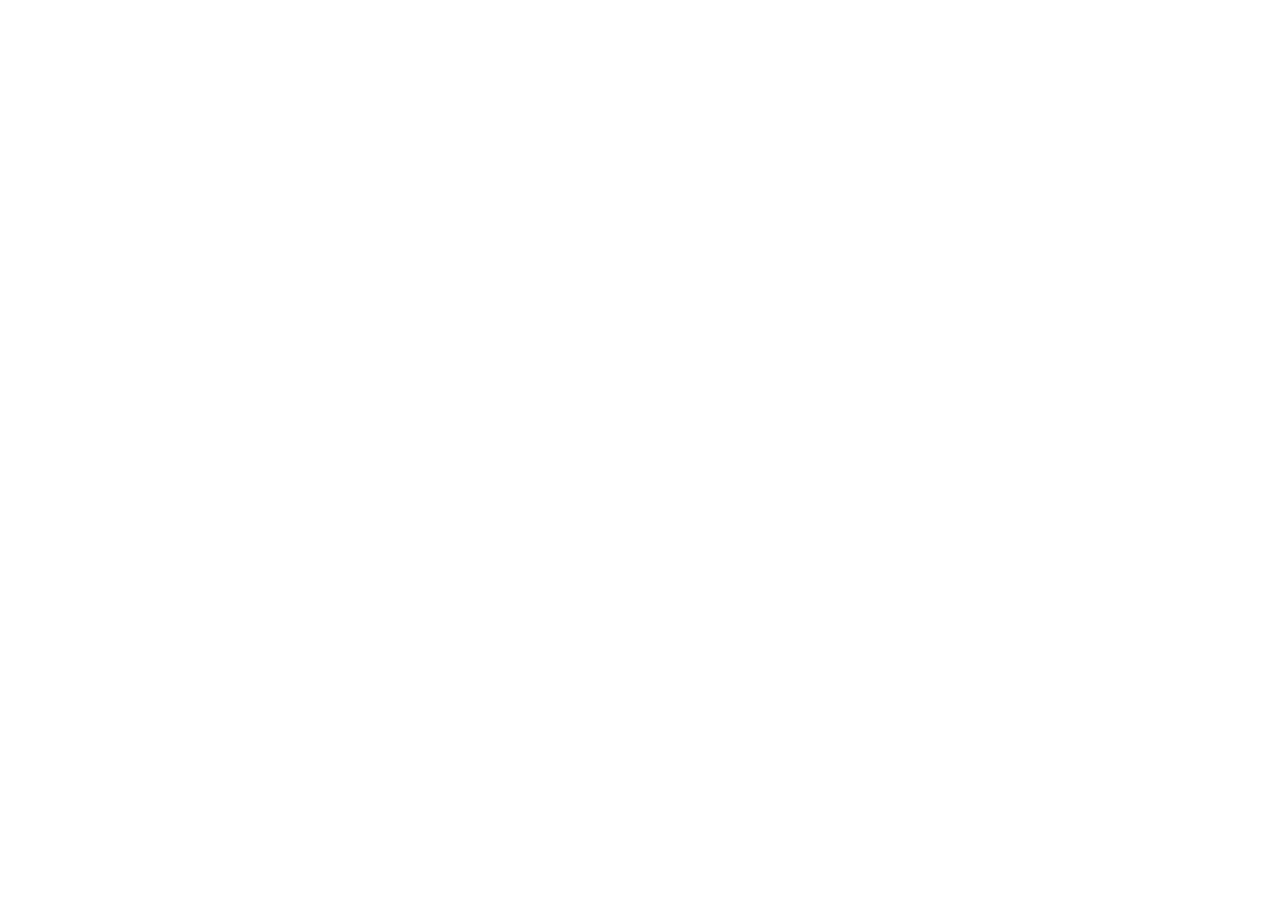
==== index.html @ 5ffdd867 "Add files via upload" ====
<!doctype html>
<html lang="en" data-type="serif" data-form="split" data-accent="off">
<head>
  <meta charset="utf-8" />
  <meta name="viewport" content="width=device-width, initial-scale=1" />

  <!-- Google tag (gtag.js) — Google Ads -->
  <script async src="https://www.googletagmanager.com/gtag/js?id=AW-17691580121"></script>
  <script>
    window.dataLayer = window.dataLayer || [];
    function gtag(){ dataLayer.push(arguments); }
    gtag('js', new Date());
    gtag('config', 'AW-17691580121');
  </script>
  <title>Arthur Murray Dance Studio of Mt. Pleasant | Learn to Dance</title>
  <meta name="description" content="Adult ballroom & social dance lessons in Mt. Pleasant, SC. Private lessons, group classes & weekly parties. No partner or experience needed. Book your free first lesson." />

  <link rel="icon" type="image/png" sizes="512x512" href="assets/favicon-mark.png" />

  <!-- Open Graph / link preview (iMessage, Facebook, WhatsApp, LinkedIn, etc.) -->
  <meta property="og:type" content="website" />
  <meta property="og:site_name" content="Arthur Murray Dance Studio of Mt. Pleasant" />
  <meta property="og:title" content="Arthur Murray Dance Studio of Mt. Pleasant | Learn to Dance" />
  <meta property="og:description" content="Adult ballroom &amp; social dance lessons in Mt. Pleasant, SC. Private lessons, group classes &amp; weekly parties. No partner or experience needed." />
  <meta property="og:url" content="https://www.arthurmurraymtpleasant.com/" />
  <link rel="canonical" href="https://www.arthurmurraymtpleasant.com/" />
  <meta property="og:image" content="https://www.arthurmurraymtpleasant.com/assets/og-image.jpg" />
  <meta property="og:image:width" content="1200" />
  <meta property="og:image:height" content="630" />
  <meta property="og:image:alt" content="Arthur Murray Dance Studios, Mt. Pleasant — Learn to dance." />
  <meta name="twitter:card" content="summary_large_image" />
  <meta name="twitter:title" content="Arthur Murray Dance Studio of Mt. Pleasant | Learn to Dance" />
  <meta name="twitter:description" content="Adult ballroom &amp; social dance lessons in Mt. Pleasant, SC. No partner or experience needed." />
  <meta name="twitter:image" content="https://www.arthurmurraymtpleasant.com/assets/og-image.jpg" />
  <link rel="stylesheet" href="assets/colors_and_type.css" />
  <link rel="stylesheet" href="assets/site.css" />

  <!-- ============================================================
       CONVERSION TRACKING (optional, paste your IDs in site/app.jsx
       under window.AM_CONFIG, then uncomment the matching block below)
       ============================================================ -->

  <!-- Google Analytics 4 / Google Ads (gtag)
  <script async src="https://www.googletagmanager.com/gtag/js?id=G-XXXXXXX"></script>
  <script>
    window.dataLayer = window.dataLayer || [];
    function gtag(){dataLayer.push(arguments);}
    gtag('js', new Date());
    gtag('config', 'G-XXXXXXX');          // GA4 ID
    gtag('config', 'AW-XXXXXXXXX');       // Google Ads ID (optional)
  </script>
  -->

  <!-- Meta (Facebook) Pixel
  <script>
    !function(f,b,e,v,n,t,s){if(f.fbq)return;n=f.fbq=function(){n.callMethod?
    n.callMethod.apply(n,arguments):n.queue.push(arguments)};if(!f._fbq)f._fbq=n;
    n.push=n;n.loaded=!0;n.version='2.0';n.queue=[];t=b.createElement(e);t.async=!0;
    t.src=v;s=b.getElementsByTagName(e)[0];s.parentNode.insertBefore(t,s)}(window,
    document,'script','https://connect.facebook.net/en_US/fbevents.js');
    fbq('init', '000000000000000');       // Meta Pixel ID
    fbq('track', 'PageView');
  </script>
  -->

  <script src="https://unpkg.com/react@18.3.1/umd/react.development.js" integrity="sha384-hD6/rw4ppMLGNu3tX5cjIb+uRZ7UkRJ6BPkLpg4hAu/6onKUg4lLsHAs9EBPT82L" crossorigin="anonymous"></script>
  <script src="https://unpkg.com/react-dom@18.3.1/umd/react-dom.development.js" integrity="sha384-u6aeetuaXnQ38mYT8rp6sbXaQe3NL9t+IBXmnYxwkUI2Hw4bsp2Wvmx4yRQF1uAm" crossorigin="anonymous"></script>
  <script src="https://unpkg.com/@babel/standalone@7.29.0/babel.min.js" integrity="sha384-m08KidiNqLdpJqLq95G/LEi8Qvjl/xUYll3QILypMoQ65QorJ9Lvtp2RXYGBFj1y" crossorigin="anonymous"></script>

  <template id="__bundler_thumbnail">
    <div style="width:100%;height:100%;background:#0A0A0A;display:flex;align-items:center;justify-content:center;">
      <div style="font-family:'Playfair Display',Georgia,serif;color:#FAF8F4;font-size:42px;letter-spacing:-0.02em;text-align:center;line-height:1.1;">AM<br/><span style="font-family:'Montserrat',sans-serif;font-size:13px;letter-spacing:0.3em;text-transform:uppercase;">Mt. Pleasant</span></div>
    </div>
  </template>
</head>
<body>
  <div id="root"></div>
  <script type="text/babel" src="tweaks-panel.jsx"></script>
  <script type="text/babel" src="site/shared.jsx"></script>
  <script type="text/babel" src="site/app.jsx"></script>
</body>
</html>
---- assets/colors_and_type.css ----
/* =========================================================================
   Arthur Murray Mt. Pleasant — Colors & Type
   A calm, modern, editorial system. Mostly black, white, and warm neutrals.
   ========================================================================= */

/* ---- Web fonts (Google Fonts substitutes; flagged in README) -------------
   Display serif:   Playfair Display  (substitute for the high-contrast didone
                                       used in "MAY 2026")
   Body sans:       Montserrat        (substitute for the wide-tracked
                                       geometric all-caps sans in headers)
   Body text:       Inter             (clean, neutral; matches body copy in
                                       the calendar artwork)
*/
@import url('https://fonts.googleapis.com/css2?family=Playfair+Display:ital,wght@0,400;0,500;0,600;0,700;1,400&family=Montserrat:wght@300;400;500;600;700&family=Inter:wght@300;400;500;600&display=swap');

:root {
  /* ---------- Brand color tokens --------------------------------------- */

  /* Core neutrals. The brand lives almost entirely in this column. */
  --am-ink:        #0A0A0A;   /* near-black — logo, headlines, rule lines */
  --am-ink-soft:  #2A2A2A;   /* secondary text */
  --am-graphite:  #5A5A5A;   /* tertiary text, captions, day labels */
  --am-stone:     #8A8A8A;   /* hints, disabled, low-emphasis dividers */
  --am-mist:      #C9C9C9;   /* hairlines, borders */
  --am-fog:       #E6E6E6;   /* card borders, subtle dividers */
  --am-linen:     #F4F2EE;   /* warm off-white surface (the studio walls) */
  --am-paper:     #FAF8F4;   /* page background — warm cream */
  --am-bone:      #F8F5EF;   /* alt surface, soft warm */
  --am-white:     #FFFFFF;

  /* Accent — used sparingly. Inspired by the warm wood + brass of the
     studio interior. Most surfaces should NOT use accent color. */
  --am-brass:     #B89668;   /* warm metallic — accents, hovers */
  --am-brass-deep:#8E6F47;   /* pressed / hover */
  --am-bordeaux:  #6B2C2C;   /* deep red — used very rarely (formal events) */

  /* Semantic state colors — kept muted to fit the calm palette */
  --am-success:   #4F7A5A;
  --am-warning:   #B5853A;
  --am-error:     #9C3E3E;
  --am-info:      #4A6B82;

  /* ---------- Semantic surfaces & foreground --------------------------- */
  --bg-page:        var(--am-paper);
  --bg-surface:     var(--am-white);
  --bg-surface-alt: var(--am-linen);
  --bg-inverse:     var(--am-ink);

  --fg-primary:     var(--am-ink);
  --fg-secondary:   var(--am-ink-soft);
  --fg-tertiary:    var(--am-graphite);
  --fg-muted:       var(--am-stone);
  --fg-on-inverse:  var(--am-paper);

  --border-hairline:#EAE7E0;   /* the most common border in the brand */
  --border-subtle:  var(--am-fog);
  --border-strong:  var(--am-ink);

  /* ---------- Type families -------------------------------------------- */
  --font-display: 'Playfair Display', 'Didot', 'Bodoni 72', Georgia, serif;
  --font-sans:    'Montserrat', 'Helvetica Neue', Arial, sans-serif;
  --font-body:    'Inter', 'Helvetica Neue', Arial, sans-serif;

  /* ---------- Type scale ----------------------------------------------- */
  --fs-display-xl: 96px;   /* hero "MAY" treatment */
  --fs-display-l:  64px;
  --fs-display-m:  44px;
  --fs-display-s:  32px;

  --fs-eyebrow:    16px;   /* spaced caps over content */
  --fs-h1:         28px;
  --fs-h2:         22px;
  --fs-h3:         20px;
  --fs-body:       20px;
  --fs-small:      18px;
  --fs-micro:      16px;

  --lh-tight:   1.05;
  --lh-snug:    1.25;
  --lh-normal:  1.5;
  --lh-loose:   1.65;

  --tracking-tight:  -0.01em;
  --tracking-normal: 0;
  --tracking-wide:   0.08em;     /* default for spaced caps headers */
  --tracking-xwide:  0.18em;     /* logo-style + eyebrow caps */

  /* ---------- Spacing (4px base) --------------------------------------- */
  --space-1: 4px;
  --space-2: 8px;
  --space-3: 12px;
  --space-4: 16px;
  --space-5: 20px;
  --space-6: 24px;
  --space-8: 32px;
  --space-10: 40px;
  --space-12: 48px;
  --space-16: 64px;
  --space-20: 80px;
  --space-24: 96px;

  /* ---------- Radii (kept small — editorial, not bubbly) --------------- */
  --radius-none: 0px;
  --radius-xs:   2px;
  --radius-sm:   4px;
  --radius-md:   6px;       /* cap. Avoid larger; brand is sharp/editorial */
  --radius-pill: 999px;     /* used only for tags / chips */

  /* ---------- Elevation. Almost flat — borders do most of the work. ---- */
  --shadow-none: none;
  --shadow-xs:   0 1px 2px rgba(10,10,10,0.04);
  --shadow-sm:   0 1px 3px rgba(10,10,10,0.06), 0 1px 2px rgba(10,10,10,0.04);
  --shadow-md:   0 4px 12px rgba(10,10,10,0.06), 0 2px 4px rgba(10,10,10,0.04);
  --shadow-lg:   0 12px 32px rgba(10,10,10,0.08), 0 4px 8px rgba(10,10,10,0.04);

  /* ---------- Motion --------------------------------------------------- */
  --ease-standard: cubic-bezier(0.4, 0, 0.2, 1);
  --ease-out:      cubic-bezier(0, 0, 0.2, 1);
  --ease-in:       cubic-bezier(0.4, 0, 1, 1);
  --dur-fast:    150ms;
  --dur-base:    220ms;
  --dur-slow:    400ms;
  --dur-slower:  700ms;     /* slow fades — the brand favors composure */
}

/* =========================================================================
   Element defaults
   ========================================================================= */

html, body {
  background: var(--bg-page);
  color: var(--fg-primary);
  font-family: var(--font-body);
  font-size: var(--fs-body);
  line-height: var(--lh-normal);
  -webkit-font-smoothing: antialiased;
  -moz-osx-font-smoothing: grayscale;
}

h1, h2, h3, h4 {
  margin: 0;
  color: var(--fg-primary);
  font-weight: 400;
}

/* Display type — high-contrast serif, italic-friendly. Used for big numbers,
   month names, hero treatments. Tracked tight. */
.am-display,
h1.am-display {
  font-family: var(--font-display);
  font-weight: 400;
  font-size: var(--fs-display-l);
  line-height: var(--lh-tight);
  letter-spacing: var(--tracking-tight);
}

.am-display--xl { font-size: var(--fs-display-xl); }
.am-display--m  { font-size: var(--fs-display-m); }
.am-display--s  { font-size: var(--fs-display-s); }

/* Headline — the dominant header style on most surfaces.
   ALL CAPS, generously spaced, geometric sans. Reads "modern editorial". */
.am-headline,
h1, h2 {
  font-family: var(--font-sans);
  font-weight: 500;
  text-transform: uppercase;
  letter-spacing: var(--tracking-xwide);
  line-height: var(--lh-snug);
}
h1 { font-size: var(--fs-h1); }
h2 { font-size: var(--fs-h2); }

/* Subheads — sentence case sans, lighter weight */
h3 {
  font-family: var(--font-sans);
  font-weight: 500;
  font-size: var(--fs-h3);
  letter-spacing: var(--tracking-normal);
  line-height: var(--lh-snug);
}

/* Eyebrow — the small spaced-caps label seen above sections */
.am-eyebrow {
  font-family: var(--font-sans);
  font-size: var(--fs-eyebrow);
  font-weight: 500;
  text-transform: uppercase;
  letter-spacing: var(--tracking-xwide);
  color: var(--fg-tertiary);
}

/* Body */
p, .am-body {
  font-family: var(--font-body);
  font-size: var(--fs-body);
  line-height: var(--lh-loose);
  color: var(--fg-secondary);
  text-wrap: pretty;
  margin: 0;
}

.am-small  { font-size: var(--fs-small); }
.am-micro  { font-size: var(--fs-micro); letter-spacing: 0.04em; }

/* Calendar / metadata label — compact uppercase, used for day labels
   and class titles in the calendar artwork */
.am-meta {
  font-family: var(--font-sans);
  font-size: 13px;
  font-weight: 500;
  text-transform: uppercase;
  letter-spacing: var(--tracking-wide);
  color: var(--fg-tertiary);
  line-height: 1.4;
}

/* Hairline divider — the brand's most common separator */
.am-rule {
  border: 0;
  border-top: 1px solid var(--border-hairline);
  margin: var(--space-6) 0;
}

.am-rule--strong { border-top-color: var(--border-strong); }
---- assets/site.css ----
/* =========================================================================
   Arthur Murray Mt. Pleasant — Homepage
   Built on the brand design system (see colors_and_type.css).
   This sheet only adds layout + page-specific composition.
   ========================================================================= */

*, *::before, *::after { box-sizing: border-box; }
html { scroll-behavior: smooth; }
body { margin: 0; overflow-x: hidden; }
img { max-width: 100%; }
a { color: inherit; }

/* Honor reduced-motion */
@media (prefers-reduced-motion: reduce) {
  html { scroll-behavior: auto; }
  * { animation: none !important; transition-duration: 0.01ms !important; }
}

/* --- Palette: white-forward, per studio preference (GoDaddy-style) ------- *
 * Overrides the warm-cream defaults with a clean white field + soft grays.  */
:root {
  --bg-page: #FFFFFF;
  --bg-surface: #FFFFFF;
  --bg-surface-alt: #F1EBE2;
  --border-hairline: #E8E6E1;
  --fg-secondary: #4A4A4A;
  --fg-tertiary: #767676;
}
body { background: #FFFFFF; }

.wrap { max-width: 1120px; margin: 0 auto; padding: 0 clamp(24px, 3vw, 52px); }
.wrap--narrow { max-width: 1040px; }

/* Reusable bits ----------------------------------------------------------- */
.eyebrow {
  font-family: var(--font-sans); font-size: 18px; font-weight: 600;
  text-transform: uppercase; letter-spacing: 0.24em; color: var(--fg-secondary);
  margin: 0;
}
.rule-short { width: 44px; height: 1px; background: var(--am-ink); border: 0; margin: 0; }
.hl-dot { color: var(--am-brass); }
html[data-accent="brass"] .rule-short { background: var(--am-brass); }
.section { padding: 84px 0; }
.section--tight { padding: 60px 0; }
.section--alt { background: var(--bg-surface-alt); }
.center { text-align: center; }
.stack { display: flex; flex-direction: column; }

/* --- Headline type system (toggled by data-type on <html>) --------------- */
.display {
  font-family: var(--font-display); font-weight: 500; text-transform: none;
  letter-spacing: -0.01em; line-height: 1.05; color: var(--fg-primary);
  margin: 0;
}
.display em { font-style: italic; }
/* Caps mode swaps the big display heads to tracked Montserrat caps */
html[data-type="caps"] .display {
  font-family: var(--font-sans); font-weight: 500; text-transform: uppercase;
  letter-spacing: 0.06em; line-height: 1.14;
}
html[data-type="caps"] .display em { font-style: normal; }

/* --- Buttons ------------------------------------------------------------- */
.btn {
  display: inline-flex; align-items: center; gap: 10px; cursor: pointer;
  font-family: var(--font-sans); font-size: 14px; font-weight: 600;
  text-transform: uppercase; letter-spacing: 0.14em;
  padding: 15px 30px; border-radius: var(--radius-pill); text-decoration: none;
  border: 1px solid transparent; transition: background var(--dur-base) var(--ease-standard),
    color var(--dur-base) var(--ease-standard), border-color var(--dur-base) var(--ease-standard),
    transform var(--dur-fast) var(--ease-standard), box-shadow var(--dur-fast) var(--ease-standard);
}
.btn--primary { background: var(--am-ink); color: var(--am-paper); }
.btn--primary:hover { background: var(--am-ink-soft); }
.btn--primary:active { transform: translateY(1px); box-shadow: var(--shadow-xs); }
.btn--ghost { background: transparent; color: var(--am-ink); border-color: var(--am-ink); }
.btn--ghost:hover { background: var(--am-linen); }
.btn--ondark { background: var(--am-paper); color: var(--am-ink); }
.btn--ondark:hover { background: var(--am-white); }
.btn--lineghost { background: transparent; color: #fff; border-color: rgba(255,255,255,0.65); }
.btn--lineghost:hover { background: rgba(255,255,255,0.12); border-color: #fff; }

.link-underline {
  font-family: var(--font-sans); font-size: 14px; font-weight: 500;
  text-transform: uppercase; letter-spacing: 0.18em; text-decoration: none;
  color: var(--am-ink); border-bottom: 1px solid var(--am-ink); padding-bottom: 4px;
  transition: color var(--dur-base), border-color var(--dur-base);
}
html[data-accent="brass"] .link-underline:hover { color: var(--am-brass); border-color: var(--am-brass); }
.link-underline:hover { border-bottom-width: 2px; }

/* =========================================================================
   Announcement bar
   ========================================================================= */
.announce {
  background: var(--bg-surface); color: var(--fg-tertiary);
  font-family: var(--font-sans); font-size: 14px; font-weight: 500;
  letter-spacing: 0.16em; text-transform: uppercase; text-align: center;
  padding: 13px 20px; border-bottom: 1px solid var(--border-hairline);
}
.announce a { color: var(--am-ink); text-decoration: none; border-bottom: 1px solid var(--am-mist); }
.announce .dot { opacity: 0.5; margin: 0 10px; }

/* =========================================================================
   Nav
   ========================================================================= */
.nav {
  position: sticky; top: 0; z-index: 60;
  background: rgba(255,255,255,0.9);
  backdrop-filter: blur(12px); -webkit-backdrop-filter: blur(12px);
  border-bottom: 1px solid var(--border-hairline);
}
.nav__inner {
  max-width: 1180px; margin: 0 auto; padding: 13px clamp(20px, 3vw, 44px);
  display: grid; grid-template-columns: 1fr auto 1fr; align-items: center; gap: clamp(14px, 2vw, 30px);
}
.nav__links { display: flex; align-items: center; gap: clamp(6px, 0.9vw, 12px); }
.nav__links--left { justify-content: flex-end; }
.nav__links--right { justify-content: flex-start; }
.nav__link {
  font-family: var(--font-sans); font-size: 12px; font-weight: 600;
  text-transform: uppercase; letter-spacing: 0.12em; color: var(--fg-secondary);
  text-decoration: none; white-space: nowrap;
  padding: 8px 13px; border: 1px solid transparent; border-radius: var(--radius-sm);
  transition: color var(--dur-base) var(--ease-standard), background var(--dur-base) var(--ease-standard), border-color var(--dur-base) var(--ease-standard);
}
.nav__link:hover { color: var(--am-ink); background: var(--bg-surface); border-color: var(--border-hairline); }
.nav__link.is-active { color: var(--am-ink); border-color: var(--am-ink); }
html[data-accent="brass"] .nav__link:hover { color: var(--am-brass-deep); border-color: var(--am-brass); }
.nav__logo { display: block; justify-self: center; padding: 0; }
.nav__logo img { height: 46px; width: auto; max-width: none; display: block; }
.nav__cta { margin-left: 6px; }
.nav__phone {
  font-family: var(--font-sans); font-size: 17px; font-weight: 500;
  text-transform: uppercase; letter-spacing: 0.14em; color: var(--fg-tertiary);
  text-decoration: none;
}
.nav__menu-btn {
  display: none; align-items: center; justify-content: center; gap: 9px;
  background: var(--bg-surface); border: 1px solid var(--am-ink); border-radius: var(--radius-sm);
  cursor: pointer; color: var(--am-ink); padding: 9px 22px;
  transition: background var(--dur-base) var(--ease-standard), color var(--dur-base) var(--ease-standard);
}
.nav__menu-btn:hover { background: var(--am-linen); }
.nav--open .nav__menu-btn { background: var(--am-ink); color: var(--am-paper); }
.nav__menu-label { font-family: var(--font-sans); font-size: 12px; font-weight: 600; text-transform: uppercase; letter-spacing: 0.22em; line-height: 1; }
.nav__menu-rule { display: none; }
.nav__mobile { display: none; }

/* =========================================================================
   HERO — full-bleed video (default) + split (tweak)
   ========================================================================= */
.hero { position: relative; }

/* Full-bleed variant */
.hero--fullbleed { min-height: clamp(560px, 82vh, 820px); display: flex; align-items: flex-end;
  color: #fff; overflow: hidden; border-bottom: 1px solid var(--border-hairline); }
.hero__media { position: absolute; inset: 0; z-index: 0; background: #1b1813; }
.hero__media video, .hero__media img { width: 100%; height: 100%; object-fit: cover; display: block; }
.hero__media::after {
  content: ""; position: absolute; inset: 0;
  background:
    linear-gradient(95deg, rgba(10,10,10,0.7) 0%, rgba(10,10,10,0.42) 36%, rgba(10,10,10,0.12) 62%, rgba(10,10,10,0.0) 100%),
    linear-gradient(180deg, rgba(10,10,10,0.18) 0%, rgba(10,10,10,0.0) 40%, rgba(10,10,10,0.6) 100%);
}
.hero__poster-fallback {
  position: absolute; inset: 0; display: flex; align-items: center; justify-content: center;
  background: linear-gradient(135deg, #2a2620 0%, #4a4338 60%, #6b6253 100%);
  color: rgba(255,255,255,0.5);
}
.hero__poster-fallback span {
  font-family: var(--font-sans); font-size: 17px; font-weight: 600; letter-spacing: 0.2em;
  text-transform: uppercase; border: 1px dashed rgba(255,255,255,0.4); padding: 14px 22px; border-radius: 4px;
}
.hero__content { position: relative; z-index: 2; width: 100%; padding-bottom: 60px; padding-top: 92px; }
.hero__eyebrow { color: rgba(255,255,255,0.82); }
.hero--fullbleed .display { color: #fff; max-width: 15ch; font-size: clamp(36px, 4vw, 56px); text-shadow: 0 2px 28px rgba(0,0,0,0.5); }
.hero__lede {
  font-family: var(--font-body); font-size: 18px; font-weight: 500; line-height: 1.6;
  color: rgba(255,255,255,0.94); max-width: 56ch; margin: 24px 0 0; text-shadow: 0 1px 16px rgba(0,0,0,0.55);
}
.hero__actions { display: flex; flex-wrap: wrap; gap: 16px; align-items: center; margin-top: 34px; }
.hero__sub-meta {
  margin-top: 26px; display: flex; gap: 14px; align-items: center; flex-wrap: wrap;
  font-family: var(--font-sans); font-size: 17px; letter-spacing: 0.14em; text-transform: uppercase;
  color: rgba(255,255,255,0.72);
}
.hero__sub-meta .dot { opacity: 0.5; }
.hero__sound {
  position: absolute; right: 28px; bottom: 28px; z-index: 3;
  width: 42px; height: 42px; border-radius: 999px; cursor: pointer;
  background: rgba(10,10,10,0.45); border: 1px solid rgba(255,255,255,0.4);
  display: flex; align-items: center; justify-content: center; color: #fff;
  backdrop-filter: blur(6px); transition: background var(--dur-base);
}
.hero__sound:hover { background: rgba(10,10,10,0.7); }

/* Split (editorial) variant */
.hero--split { background: var(--bg-page); border-bottom: 1px solid var(--border-hairline); color: var(--fg-primary); }
.hero--split .hero__grid {
  max-width: 1120px; margin: 0 auto; padding: 60px clamp(24px, 3vw, 52px) 68px;
  display: grid; grid-template-columns: 0.92fr 1.18fr; gap: 56px; align-items: center;
}
.hero--split .display { font-size: clamp(32px, 3.2vw, 46px); max-width: 15ch; text-shadow: none; }
.hero--split .hero__lede { color: var(--fg-secondary); text-shadow: none; }
.hero--split .hero__eyebrow { color: var(--fg-tertiary); }
.hero--split .hero__sub-meta { color: var(--fg-tertiary); }
.hero__framewrap { position: relative; }
.hero__framewrap::before { content: ""; position: absolute; right: -16px; top: -16px; width: 56%; height: 60%;
  background: var(--am-brass); opacity: 0.16; border-radius: var(--radius-md); z-index: 0; }
.hero__frame {
  position: relative; z-index: 1; aspect-ratio: 4/5; border: 1px solid var(--border-hairline);
  border-radius: var(--radius-sm); overflow: hidden; background: #1b1813;
}
.hero__frame video, .hero__frame img { width: 100%; height: 100%; object-fit: cover; }
.hero__frame .hero__poster-fallback span { color: rgba(255,255,255,0.7); }

/* Highlight reel — two cross-fading videos, cropped to the vertical content */
.reel { position: absolute; inset: 0; background: #15120e; }
.reel__still { position: absolute; inset: 0; width: 100%; height: 100%; object-fit: cover;
  object-position: center; z-index: 0; opacity: 1; transition: opacity 0.5s ease-out; pointer-events: none; }
.reel__v { position: absolute; inset: 0; width: 100%; height: 100%; object-fit: cover; z-index: 1;
  object-position: center; opacity: 0; transition: opacity 1.1s ease-in-out; pointer-events: none; }
.reel__v::-webkit-media-controls,
.reel__v::-webkit-media-controls-enclosure { display: none !important; }
/* Portrait reel frame (footage is vertical) — capped height on desktop */
.hero__frame:has(.reel) { aspect-ratio: 9 / 16; }
.hero--split .hero__grid:has(.reel) { grid-template-columns: 1.22fr 0.78fr; }
.hero--split .hero__framewrap:has(.reel) { width: fit-content; margin: 0 auto; }
.hero--split .hero__frame:has(.reel) { width: auto; height: min(70vh, 600px); aspect-ratio: 9 / 16; }
.hero--split .hero__framewrap:has(.reel)::before { right: -20px; top: -20px; width: 76%; height: 62%; }
.hero__caption { font-family: var(--font-body); font-size: 18px; font-style: italic;
  color: var(--fg-tertiary); text-align: right; margin-top: 12px; }
.hero--split .hero__actions { margin-top: 30px; }

/* --- Marquee divider (slow editorial scroll of dance styles) ------------- */
.marquee { overflow: hidden; background: var(--bg-surface); padding: 18px 0;
  border-top: 1px solid var(--border-hairline); border-bottom: 1px solid var(--border-hairline); }
.marquee__track { display: inline-flex; white-space: nowrap; animation: marquee-scroll 60s linear infinite; will-change: transform; }
.marquee__item { font-family: var(--font-sans); font-size: 15px; font-weight: 500; text-transform: uppercase;
  letter-spacing: 0.2em; color: var(--fg-secondary); display: inline-flex; align-items: center; }
.marquee__dot { color: var(--am-brass); margin: 0 24px; font-size: 19px; }
@keyframes marquee-scroll { from { transform: translateX(0); } to { transform: translateX(-50%); } }

/* =========================================================================
   Intro / value sections
   ========================================================================= */
.value { text-align: center; }
.value .display { font-size: clamp(28px, 2.6vw, 40px); margin: 0 auto; max-width: 24ch; }
.value__lede { font-family: var(--font-body); font-size: 18px; font-weight: 500; line-height: 1.65;
  color: var(--fg-secondary); max-width: 64ch; margin: 26px auto 0; }
.value__actions { margin-top: 38px; display: flex; gap: 16px; justify-content: center; flex-wrap: wrap; }

/* Two-up reassurance block */
.reassure { display: grid; grid-template-columns: 1fr 1.05fr; gap: 72px; align-items: center; }
.reassure__media { position: relative; }
.reassure__media::before { content: ""; position: absolute; right: -18px; bottom: -18px; width: 62%; height: 68%;
  background: var(--am-brass); opacity: 0.16; border-radius: var(--radius-md); z-index: 0; }
.reassure__photo { position: relative; z-index: 1; aspect-ratio: 4/5; overflow: hidden;
  border: 1px solid var(--border-hairline); }
.reassure__photo img { width: 100%; height: 100%; object-fit: cover; display: block; }
.reassure__photo--arch { border-radius: 180px 180px var(--radius-md) var(--radius-md); }
.reassure__text .display { font-size: clamp(30px, 2.8vw, 42px); margin-top: 14px; }
.reassure__text p { font-family: var(--font-body); font-size: 17px; line-height: 1.75; color: var(--fg-secondary); margin-top: 18px; }
.reassure__list { list-style: none; margin: 28px 0 0; padding: 0; }

/* --- Full-bleed photo band (dark, high-contrast break) ------------------- */
.photoband { position: relative; min-height: 64vh; display: flex; align-items: center; justify-content: center;
  text-align: center; color: #fff; overflow: hidden; }
.photoband__img { position: absolute; inset: 0; width: 100%; height: 100%; object-fit: cover; object-position: center 30%; z-index: 0; }
.photoband::after { content: ""; position: absolute; inset: 0; z-index: 1;
  background: linear-gradient(180deg, rgba(10,10,10,0.62) 0%, rgba(10,10,10,0.55) 55%, rgba(10,10,10,0.72) 100%); }
.photoband__content { position: relative; z-index: 2; padding: 68px 24px; display: flex; flex-direction: column; align-items: center; gap: 24px; }
.photoband__eyebrow { color: #fff; text-shadow: 0 1px 14px rgba(0,0,0,0.7); }
.photoband__title { color: #fff; font-size: clamp(32px, 3.6vw, 50px); text-shadow: 0 2px 24px rgba(0,0,0,0.5); }

/* --- Circular accent photo in the visit/contact column ------------------- */
.visit__photo { width: 132px; height: 132px; border-radius: 999px; overflow: hidden; border: 1px solid var(--border-hairline); margin-bottom: 24px; }
.visit__photo img { width: 100%; height: 100%; object-fit: cover; display: block; }
.reassure__list li {
  display: flex; gap: 16px; align-items: baseline; padding: 19px 0;
  border-top: 1px solid var(--border-hairline);
  font-family: var(--font-body); font-size: 17px; color: var(--fg-secondary);
}
.reassure__list li:last-child { border-bottom: 1px solid var(--border-hairline); }
.reassure__num { font-family: var(--font-display); font-style: italic; font-size: 24px; color: var(--am-ink);
  min-width: 30px; }
html[data-accent="brass"] .reassure__num { color: var(--am-brass); }

/* =========================================================================
   Reviews
   ========================================================================= */
.reviews { background: var(--bg-page); }
.reviews__head { display: flex; align-items: flex-end; justify-content: space-between; gap: 32px; flex-wrap: wrap; margin-bottom: 44px; }
.reviews__title .display { font-size: clamp(28px, 2.6vw, 40px); }
.gbadge { display: flex; align-items: center; gap: 18px; }
.gbadge__logo { width: 40px; height: 40px; flex: none; }
.gbadge__score { font-family: var(--font-display); font-size: 40px; line-height: 1; color: var(--am-ink); }
.gbadge__meta { display: flex; flex-direction: column; gap: 4px; }
.gbadge__stars { color: #E7A93B; letter-spacing: 2px; font-size: 16px; }
.gbadge__count { font-family: var(--font-sans); font-size: 17px; letter-spacing: 0.16em;
  text-transform: uppercase; color: var(--fg-tertiary); text-decoration: none; }
.gbadge__count:hover { color: var(--am-ink); }

.reviews__viewport { overflow: hidden; }
.wreviews__grid { display: grid; grid-template-columns: repeat(3, 1fr); gap: 24px; align-items: start; }
@media (max-width: 900px) { .wreviews__grid { grid-template-columns: 1fr; max-width: 560px; margin: 0 auto; } }
.reviews__track {
  display: grid; grid-auto-flow: column; grid-auto-columns: calc((100% - 48px) / 3);
  gap: 24px; transition: transform var(--dur-slow) var(--ease-standard);
}
.rcard {
  background: var(--bg-surface); border: 1px solid var(--border-hairline);
  border-radius: var(--radius-sm); padding: 30px 30px 26px; display: flex; flex-direction: column; gap: 16px;
  transition: border-color var(--dur-base), box-shadow var(--dur-base), transform var(--dur-base);
}
.rcard:hover { border-color: var(--am-ink-soft); box-shadow: var(--shadow-md); transform: translateY(-2px); }
.rcard__top { display: flex; align-items: center; gap: 14px; }
.rcard__avatar { width: 44px; height: 44px; border-radius: 999px; flex: none; color: #fff;
  display: flex; align-items: center; justify-content: center; font-family: var(--font-sans);
  font-weight: 600; font-size: 17px; }
.rcard__who { display: flex; flex-direction: column; gap: 3px; }
.rcard__name { font-family: var(--font-sans); font-size: 15px; font-weight: 600; letter-spacing: 0.04em; color: var(--am-ink); }
.rcard__date { font-family: var(--font-body); font-size: 14px; color: var(--fg-tertiary); }
.rcard__stars { color: #E7A93B; letter-spacing: 2px; font-size: 15px; }
.rcard__body { font-family: var(--font-body); font-size: 17px; line-height: 1.7; color: var(--fg-secondary); }
.rcard__g { width: 16px; height: 16px; margin-top: 2px; opacity: 0.9; }
.rcard__src { display: flex; align-items: center; gap: 8px; margin-top: auto;
  font-family: var(--font-body); font-size: 14px; color: var(--fg-tertiary); }
.reviews__nav { display: flex; align-items: center; justify-content: center; gap: 22px; margin-top: 40px; }
.reviews__arrow { width: 44px; height: 44px; border-radius: 999px; border: 1px solid var(--am-mist);
  background: var(--bg-surface); cursor: pointer; display: flex; align-items: center; justify-content: center;
  color: var(--am-ink); transition: border-color var(--dur-base), background var(--dur-base); }
.reviews__arrow:hover { border-color: var(--am-ink); background: var(--am-linen); }
.reviews__dots { display: flex; gap: 9px; }
.reviews__dot { width: 8px; height: 8px; border-radius: 999px; border: 0; padding: 0; cursor: pointer;
  background: var(--am-mist); transition: background var(--dur-base), transform var(--dur-base); }
.reviews__dot[aria-current="true"] { background: var(--am-ink); transform: scale(1.15); }

/* =========================================================================
   Lead form
   ========================================================================= */
.lead { background: var(--bg-surface-alt); }
.lead__grid { display: grid; grid-template-columns: 1fr; gap: 0; }
html[data-form="split"] .lead__grid { grid-template-columns: 0.85fr 1fr; gap: 72px; align-items: start; }
.lead__intro { text-align: center; }
html[data-form="split"] .lead__intro { text-align: left; position: sticky; top: 112px; }
.lead__intro .display { font-size: clamp(30px, 2.8vw, 42px); }
.lead__intro p { font-family: var(--font-body); font-size: 17px; line-height: 1.7; color: var(--fg-secondary);
  max-width: 48ch; margin: 22px auto 0; }
html[data-form="split"] .lead__intro p { margin-left: 0; }
.lead__intro hr { margin: 28px auto 0; }
html[data-form="split"] .lead__intro hr { margin-left: 0; }
.lead__contacts { display: flex; gap: 14px; flex-wrap: wrap; margin-top: 30px; justify-content: center; }
html[data-form="split"] .lead__contacts { justify-content: flex-start; }

.form { margin: 46px auto 0; max-width: 880px; display: flex; flex-direction: column; gap: 22px; }
html[data-form="split"] .form { margin-top: 6px; max-width: none; }
.field { display: flex; flex-direction: column; gap: 8px; }
.field label { font-family: var(--font-sans); font-size: 14px; font-weight: 600;
  text-transform: uppercase; letter-spacing: 0.16em; color: var(--fg-tertiary); }
.field label .req { color: var(--am-error); margin-left: 3px; }
.field input, .field textarea {
  font-family: var(--font-body); font-size: 16px; color: var(--fg-primary);
  background: var(--bg-surface); border: 1px solid var(--border-hairline); border-radius: var(--radius-sm);
  padding: 14px 16px; outline: none; transition: border-color var(--dur-base), box-shadow var(--dur-base);
}
.field input::placeholder, .field textarea::placeholder { color: var(--am-stone); }
.field input:focus, .field textarea:focus { border-color: var(--am-ink); box-shadow: 0 0 0 3px rgba(10,10,10,0.05); }
.field textarea { resize: vertical; min-height: 120px; }
.field--row { display: grid; grid-template-columns: 1fr 1fr; gap: 20px; }

/* Select (preferred means of contact) — custom caret, matches inputs */
.field__select { position: relative; }
.field__select::after {
  content: ""; position: absolute; right: 18px; top: 50%; width: 9px; height: 9px;
  border-right: 1.5px solid var(--fg-tertiary); border-bottom: 1.5px solid var(--fg-tertiary);
  transform: translateY(-65%) rotate(45deg); pointer-events: none;
}
.field select {
  width: 100%; font-family: var(--font-body); font-size: 16px; color: var(--fg-primary);
  background: var(--bg-surface); border: 1px solid var(--border-hairline); border-radius: var(--radius-sm);
  padding: 14px 44px 14px 16px; outline: none; cursor: pointer; appearance: none; -webkit-appearance: none;
  transition: border-color var(--dur-base), box-shadow var(--dur-base);
}
.field select:focus { border-color: var(--am-ink); box-shadow: 0 0 0 3px rgba(10,10,10,0.05); }
.field select:invalid { color: var(--am-stone); }
.form__foot { display: flex; align-items: center; gap: 20px; flex-wrap: wrap; margin-top: 6px; }
.form__note { font-family: var(--font-body); font-size: 18px; color: var(--fg-tertiary); max-width: 38ch; }
.form__btn { border: 0; }
.form__status { font-family: var(--font-sans); font-size: 17px; letter-spacing: 0.1em; text-transform: uppercase; }
.form__status--err { color: var(--am-error); }
.form--sent { text-align: center; border: 1px solid var(--border-hairline); border-radius: var(--radius-sm);
  background: var(--bg-surface); padding: 56px 40px; }
.form--sent .display { font-size: 34px; }
.form--sent p { font-family: var(--font-body); font-size: 17px; color: var(--fg-secondary); margin: 16px auto 0; max-width: 44ch; }

/* contact chips (call / text / email) */
.chip { display: inline-flex; align-items: center; gap: 10px; text-decoration: none;
  font-family: var(--font-sans); font-size: 17px; font-weight: 500; letter-spacing: 0.14em; text-transform: uppercase;
  color: var(--am-ink); border: 1px solid var(--am-mist); border-radius: var(--radius-pill);
  padding: 11px 18px; transition: border-color var(--dur-base), background var(--dur-base); }
.chip:hover { border-color: var(--am-ink); background: var(--am-linen); }
.chip svg { width: 16px; height: 16px; }

/* direct-contact list (call · text · email with real values shown) */
.contactdirect { display: flex; flex-direction: column; gap: 0; margin: 28px 0 0; width: 100%; max-width: 420px;
  border-top: 1px solid var(--border-hairline); }
.cdrow { display: flex; align-items: center; gap: 18px; text-decoration: none; color: var(--am-ink);
  padding: 18px 4px; border-bottom: 1px solid var(--border-hairline);
  transition: padding-left var(--dur-base) var(--ease-standard), color var(--dur-base); }
.cdrow:hover { padding-left: 12px; }
html[data-accent="brass"] .cdrow:hover { color: var(--am-brass); }
.cdrow__icon { flex: none; width: 42px; height: 42px; border-radius: 999px; border: 1px solid var(--am-mist);
  display: flex; align-items: center; justify-content: center; color: var(--am-ink);
  transition: border-color var(--dur-base), background var(--dur-base); }
.cdrow:hover .cdrow__icon { border-color: var(--am-ink); background: var(--am-linen); }
.cdrow__icon svg { width: 18px; height: 18px; }
.cdrow__text { display: flex; flex-direction: column; gap: 3px; min-width: 0; }
.cdrow__label { font-family: var(--font-sans); font-size: 17px; font-weight: 600; letter-spacing: 0.18em;
  text-transform: uppercase; color: var(--fg-tertiary); }
.cdrow__value { font-family: var(--font-body); font-size: 16px; color: var(--am-ink); overflow: hidden; text-overflow: ellipsis; }

/* =========================================================================
   Social + Contact
   ========================================================================= */
.social { background: var(--bg-page); text-align: center; }
.social .display { font-size: clamp(30px, 3vw, 44px); }
.social__icons { display: flex; gap: 18px; justify-content: center; margin: 34px 0 0; }
.social__icon { width: 54px; height: 54px; border-radius: 999px; border: 1px solid var(--am-mist);
  background: var(--bg-surface); display: flex; align-items: center; justify-content: center; color: var(--am-ink);
  transition: transform var(--dur-base), border-color var(--dur-base), background var(--dur-base); text-decoration: none; }
.social__icon:hover { transform: translateY(-2px); border-color: var(--am-ink); }
.social__icon svg { width: 24px; height: 24px; }
.social__card { margin: 56px auto 0; max-width: 540px; }
.social__name { font-family: var(--font-display); font-size: 26px; color: var(--am-ink); }
.social__addr { font-family: var(--font-body); font-size: 17px; color: var(--fg-secondary); margin-top: 12px; line-height: 1.7; }
.social__addr a { text-decoration: none; border-bottom: 1px solid var(--am-mist); }
.social__addr a:hover { border-color: var(--am-ink); }

/* =========================================================================
   Hours + Map
   ========================================================================= */
.visit { background: var(--bg-page); }
.visit__grid { display: grid; grid-template-columns: 0.78fr 1.45fr; gap: 56px; align-items: stretch; }
.visit__hours .display { font-size: clamp(28px, 2.8vw, 40px); }
.hours-block { text-align: center; background: var(--bg-surface-alt); }
.hours-block .display { font-size: clamp(28px, 2.6vw, 40px); }
.hours-block .hours-list { max-width: 600px; margin: 34px auto 0; text-align: left; }
.visit__info { display: flex; flex-direction: column; align-items: flex-start; justify-content: center; }
.visit__info .display { font-size: clamp(28px, 2.8vw, 42px); }
.visit__name { font-family: var(--font-display); font-size: 23px; color: var(--am-ink); margin-top: 24px; }
.visit__addr p { font-family: var(--font-body); font-size: 17px; color: var(--fg-secondary); line-height: 1.7; margin-top: 8px; }
.visit__info .lead__contacts { justify-content: flex-start; margin-top: 26px; }
.visit__info .visit__cta { margin-top: 24px; }
.hours-list { list-style: none; margin: 30px 0 0; padding: 0; }
.hours-list li { display: flex; justify-content: space-between; gap: 20px; padding: 18px 0;
  border-bottom: 1px solid var(--border-hairline);
  font-family: var(--font-body); font-size: 17px; color: var(--fg-secondary); }
.hours-list li:first-child { border-top: 1px solid var(--border-hairline); }
.hours-list .day { font-family: var(--font-sans); font-size: 18px; font-weight: 600;
  text-transform: uppercase; letter-spacing: 0.16em; color: var(--am-ink); }
.hours-list li.is-today { background: var(--am-linen); margin: 0 -16px; padding-left: 16px; padding-right: 16px; }
.hours-list .closed { color: var(--am-stone); }
.visit__cta { margin-top: 30px; }
.map { position: relative; border: 1px solid var(--border-hairline); border-radius: var(--radius-sm);
  overflow: hidden; min-height: 480px; background: var(--am-linen); }
.map iframe { width: 100%; height: 100%; min-height: 480px; border: 0; display: block; filter: grayscale(0.35) contrast(0.95); }
.map__directions { position: absolute; left: 18px; top: 18px; z-index: 2; }

/* =========================================================================
   Footer
   ========================================================================= */
.footer { background: var(--bg-surface-alt); color: var(--fg-tertiary); border-top: 1px solid var(--border-hairline); }
.footer__inner { max-width: 1360px; margin: 0 auto; padding: 56px 40px; display: flex; flex-direction: column; align-items: center; gap: 22px; text-align: center; }
.footer__logo { height: 52px; }
.footer__nav { display: flex; flex-wrap: wrap; justify-content: center; gap: 26px; }
.footer__nav a { font-family: var(--font-sans); font-size: 14px; font-weight: 500; text-transform: uppercase;
  letter-spacing: 0.16em; color: var(--fg-secondary); text-decoration: none; transition: color var(--dur-base); }
.footer__nav a:hover { color: var(--am-ink); }
.footer__bottom { display: flex; flex-direction: column; align-items: center; gap: 6px; padding-top: 4px;
  font-family: var(--font-body); font-size: 15px; color: var(--fg-tertiary); }
.footer__bottom em { font-style: italic; }

/* =========================================================================
   Sticky form rail / floating CTA (form placement = "float")
   ========================================================================= */
.floatcta { position: fixed; right: 24px; bottom: 24px; z-index: 55; display: none;
  box-shadow: var(--shadow-lg); }
html[data-form="float"] .floatcta { display: inline-flex; }

/* =========================================================================
   Responsive
   ========================================================================= */
/* Nav collapses to a hamburger earlier than the rest of the layout, since the
   six uppercase links need real room to breathe at the larger type size. */
@media (max-width: 940px) {
  /* Logo centered, "Menu" trigger stacked underneath — same vertical rhythm
     as desktop, just collapsed to the type trigger instead of the link row. */
  .nav__inner { display: flex; flex-direction: column; align-items: center; gap: 11px; }
  .nav__links { display: none; }
  .nav__menu-btn { display: flex; }
  .nav--open { position: fixed; top: 0; left: 0; right: 0; backdrop-filter: none; -webkit-backdrop-filter: none; }

  /* Editorial full-screen menu: serif links, lots of air, a slow fade. The
     sticky bar (logo + "Close") stays above it so it reads as one composition. */
  .nav__mobile {
    display: flex; flex-direction: column; justify-content: center; overflow-y: auto;
    position: fixed; inset: 0; z-index: 55; background: var(--bg-page);
    padding: 128px 32px 56px;
    animation: navMenuIn var(--dur-slow) var(--ease-out);
  }
  .nav__mobile-close {
    position: absolute; top: 16px; right: 16px; z-index: 1;
    width: 48px; height: 48px; display: flex; align-items: center; justify-content: center;
    background: none; border: 0; cursor: pointer; color: var(--am-ink);
    font-size: 24px; line-height: 1; border-radius: var(--radius-sm);
    -webkit-tap-highlight-color: transparent;
    transition: color var(--dur-base) var(--ease-standard);
  }
  .nav__mobile-close:hover { color: var(--am-brass-deep); }
  .nav__mobile-close:active { color: var(--am-brass-deep); }
  .nav__mobile-inner { width: 100%; max-width: 440px; margin: 0 auto; text-align: center; }
  .nav__mobile-eyebrow {
    font-family: var(--font-sans); font-size: 12px; font-weight: 600; text-transform: uppercase;
    letter-spacing: 0.26em; color: var(--fg-tertiary); margin: 0 0 26px;
  }
  .nav__mobile-links { display: flex; flex-direction: column; }
  .nav__mobile-links a {
    display: block; padding: 17px 4px; text-decoration: none;
    font-family: var(--font-display); font-weight: 500; font-size: clamp(24px, 7vw, 30px);
    letter-spacing: -0.01em; line-height: 1.1; color: var(--am-ink);
    border-bottom: 1px solid var(--border-hairline);
    transition: color var(--dur-base) var(--ease-standard);
  }
  .nav__mobile-links a:first-child { border-top: 1px solid var(--border-hairline); }
  .nav__mobile-links a[aria-current="page"] { font-style: italic; color: var(--am-brass-deep); }
  .nav__mobile-links a:active { color: var(--am-brass-deep); }
  .nav__mobile-foot { margin-top: 38px; }
  .nav__mobile-foot-label {
    display: block; font-family: var(--font-sans); font-size: 11px; font-weight: 600;
    text-transform: uppercase; letter-spacing: 0.24em; color: var(--fg-tertiary); margin-bottom: 9px;
  }
  .nav__mobile-phone {
    font-family: var(--font-display); font-size: clamp(22px, 6vw, 26px); color: var(--am-ink); text-decoration: none;
  }
}
@keyframes navMenuIn { from { opacity: 0; transform: translateY(-8px); } to { opacity: 1; transform: translateY(0); } }
@media (max-width: 920px) {
  .wrap { padding: 0 30px; }
  .section { padding: 92px 0; }
  .reviews__track { grid-auto-columns: calc((100% - 24px) / 2); }
  .reassure, .visit__grid { grid-template-columns: 1fr; gap: 40px; }
  html[data-form="split"] .lead__grid { grid-template-columns: 1fr; gap: 40px; }
  html[data-form="split"] .lead__intro { position: static; text-align: center; }
  html[data-form="split"] .lead__intro p { margin-left: auto; }
  html[data-form="split"] .lead__contacts { justify-content: center; }
  .hero--split .hero__grid { grid-template-columns: 1fr; gap: 40px; }
  /* Keep the reel frame a TRUE 9:16 box (sized by height, capped by width) so
     object-fit:cover crops the clip's baked-in side pillar-bars cleanly. A
     max-height clamp would make the box wider than 9:16 and let the bars show. */
  /* Explicit width (height derived from aspect-ratio) so the frame can never
     collapse on iOS Safari, which doesn't reliably size a fit-content parent
     from an aspect-ratio-derived width. Still a true 9:16 box, so object-fit
     cover crops the clip's baked-in side pillar-bars cleanly. */
  .hero--split .hero__framewrap:has(.reel) { width: min(76vw, 290px); max-width: 100%; margin: 0 auto; }
  .hero--split .hero__frame:has(.reel) { width: 100%; height: auto; aspect-ratio: 9 / 16; }
  .hero--split .hero__grid:has(.reel) { grid-template-columns: 1fr; }
}
@media (max-width: 640px) {
  .wrap { padding: 0 22px; }
  .section { padding: 68px 0; }
  .reviews__track { grid-auto-columns: 100%; }
  .footer__top { grid-template-columns: 1fr; gap: 32px; text-align: left; }
  .footer__bottom { flex-direction: column; align-items: flex-start; gap: 8px; }
  .footer__nav { flex-direction: column; align-items: center; gap: 16px; }
  .field--row { grid-template-columns: 1fr; gap: 18px; }
  .nav__inner { padding: 12px 22px; }
  .nav__logo img { height: 40px; }
  .nav__cta { padding: 12px 18px; letter-spacing: 0.12em; }
  .announce { font-size: 17px; letter-spacing: 0.08em; padding: 10px 16px; }
  .hero--fullbleed { min-height: clamp(520px, 88vh, 720px); }
  .hero__content { padding-top: 92px; padding-bottom: 52px; }
  .hero__lede { font-size: 17px; }
  .hero__actions { gap: 12px; }
  .hero__actions .btn { width: 100%; justify-content: center; }
  .value__lede, .reassure__body { font-size: 17px; }
  .reviews__head { gap: 22px; margin-bottom: 34px; }
  .gbadge { gap: 14px; }
  .gbadge__score { font-size: 34px; }
  .rcard { padding: 26px 24px 24px; }
  .form__foot { flex-direction: column; align-items: stretch; }
  .form__btn { width: 100%; justify-content: center; }
  .lead__contacts { gap: 10px; }
  .chip { flex: 1; justify-content: center; min-width: 0; }
  .contactdirect { max-width: none; }
  .cdrow { gap: 14px; padding: 16px 2px; }
  .cdrow__value { font-size: 16px; }
  .cdrow__icon { width: 40px; height: 40px; }
  .map, .map iframe { min-height: 340px; }
  .map__directions { left: 14px; top: 14px; padding: 12px 18px; }
  .social__icon { width: 50px; height: 50px; }
  .footer__logo { height: 64px; }
  .photoband { min-height: 54vh; }
  .photoband__content { padding: 60px 22px; }
  .visit__photo { width: 110px; height: 110px; }
}

/* =========================================================================
   Sub-pages (Wedding Dances, Gift Certificates, FAQ) — shared layout
   ========================================================================= */
.nav__link.is-active { color: var(--am-ink); position: relative; }
.nav__link.is-active::after { content: ""; position: absolute; left: 0; right: 0; bottom: -7px;
  height: 1.5px; background: var(--am-ink); }
html[data-accent="brass"] .nav__link.is-active { color: var(--am-brass); }
html[data-accent="brass"] .nav__link.is-active::after { background: var(--am-brass); }

.pagehead { padding: 60px 0 40px; text-align: center; }
.pagehead .eyebrow { margin-bottom: 20px; }
.pagehead .display { font-size: clamp(30px, 3.2vw, 44px); max-width: 18ch; margin: 0 auto; }
.pagehead .rule-short { margin: 30px auto 0; }
.pagehead__lede { font-family: var(--font-body); font-size: 18px; font-weight: 500; line-height: 1.6;
  color: var(--fg-secondary); max-width: 60ch; margin: 26px auto 0; }

/* Zigzag prose + image rows */
.prows { display: flex; flex-direction: column; gap: 104px; padding-bottom: 24px; }
.prow { display: grid; grid-template-columns: 1fr 1fr; gap: 72px; align-items: center; }
.prow--flip .prow__media { order: 2; }
.prow__media { position: relative; }
.prow__media::before { content: ""; position: absolute; right: -18px; bottom: -18px; width: 60%; height: 64%;
  background: var(--am-brass); opacity: 0.14; border-radius: var(--radius-md); z-index: 0; }
.prow--flip .prow__media::before { right: auto; left: -18px; }
.prow__frame { position: relative; z-index: 1; aspect-ratio: 4 / 3; overflow: hidden;
  border: 1px solid var(--border-hairline); border-radius: var(--radius-sm); background: var(--am-linen); }
.prow__frame--portrait { aspect-ratio: 3 / 4; }
.prow__frame image-slot, .prow__frame img { width: 100%; height: 100%; display: block; object-fit: cover; }
.prow__text .eyebrow { margin-bottom: 16px; }
.prow__text .display { font-size: clamp(26px, 2.6vw, 38px); }
.prow__text p { font-family: var(--font-body); font-size: 17px; line-height: 1.8; color: var(--fg-secondary);
  margin: 22px 0 0; max-width: 46ch; }

/* FAQ accordion */
.faq { max-width: 880px; margin: 0 auto; }
.faq__item { border-bottom: 1px solid var(--border-hairline); }
.faq__item:first-child { border-top: 1px solid var(--border-hairline); }
.faq__q { width: 100%; background: none; border: 0; cursor: pointer; text-align: left;
  display: flex; align-items: center; justify-content: space-between; gap: 28px; padding: 30px 6px;
  font-family: var(--font-display); font-weight: 500; font-size: clamp(21px, 2.3vw, 29px);
  color: var(--am-ink); line-height: 1.2; transition: color var(--dur-base); }
.faq__q:hover { color: var(--fg-tertiary); }
html[data-accent="brass"] .faq__q:hover { color: var(--am-brass); }
.faq__icon { flex: none; width: 20px; height: 20px; color: var(--fg-tertiary);
  transition: transform var(--dur-base) var(--ease-standard); }
.faq__item.is-open .faq__icon { transform: rotate(180deg); }
.faq__a { display: grid; grid-template-rows: 0fr; transition: grid-template-rows var(--dur-slow) var(--ease-standard); }
.faq__item.is-open .faq__a { grid-template-rows: 1fr; }
.faq__a-clip { overflow: hidden; }
.faq__a p { font-family: var(--font-body); font-size: 17px; line-height: 1.8; color: var(--fg-secondary);
  margin: 0; padding: 0 6px 32px; max-width: 72ch; }

/* Closing CTA band */
.pagecta { background: var(--bg-surface-alt); text-align: center; padding: 72px 0; }
.pagecta .eyebrow { margin-bottom: 18px; }
.pagecta .display { font-size: clamp(28px, 3vw, 42px); max-width: 20ch; margin: 0 auto; }
.pagecta p { font-family: var(--font-body); font-size: 17px; line-height: 1.7; color: var(--fg-secondary);
  max-width: 52ch; margin: 20px auto 0; }
.pagecta__actions { display: flex; gap: 16px; justify-content: center; flex-wrap: wrap; margin-top: 34px; }
.pagecta .lead__contacts { justify-content: center; margin-top: 26px; }

@media (max-width: 920px) {
  .prows { gap: 64px; }
  .prow { grid-template-columns: 1fr; gap: 34px; }
  .prow--flip .prow__media { order: 0; }
  .prow__text p { max-width: none; }
  .pagehead { padding: 64px 0 44px; }
}

/* =========================================================================
   Upcoming events
   ========================================================================= */
.events { max-width: 1040px; margin: 0 auto; border-top: 1px solid var(--border-hairline); }
.evt {
  display: grid; grid-template-columns: 132px 1fr auto; gap: 40px; align-items: center;
  padding: 34px 4px; border-bottom: 1px solid var(--border-hairline);
  transition: background var(--dur-base) var(--ease-standard);
}
.evt:hover { background: var(--bg-surface-alt); }
.evt__date { text-align: center; line-height: 1; }
.evt__month {
  font-family: var(--font-sans); font-size: 18px; font-weight: 600;
  text-transform: uppercase; letter-spacing: 0.22em; color: var(--fg-tertiary);
}
.evt__day { font-family: var(--font-display); font-size: 56px; color: var(--am-ink); margin: 6px 0 4px; line-height: 0.9; }
.evt__weekday {
  font-family: var(--font-sans); font-size: 17px; font-weight: 600;
  text-transform: uppercase; letter-spacing: 0.18em; color: var(--fg-secondary);
}
.evt__body { min-width: 0; }
.evt__cat {
  font-family: var(--font-sans); font-size: 17px; font-weight: 600;
  text-transform: uppercase; letter-spacing: 0.2em; color: var(--fg-secondary); margin: 0 0 10px;
}
html[data-accent="brass"] .evt__cat { color: var(--am-brass-deep); }
.evt__title { font-family: var(--font-display); font-size: 27px; color: var(--am-ink); margin: 0; line-height: 1.15; }
.evt__time {
  font-family: var(--font-sans); font-size: 18px; font-weight: 500; letter-spacing: 0.04em;
  color: var(--fg-secondary); margin: 12px 0 0; display: flex; align-items: center; gap: 8px; flex-wrap: wrap;
}
.evt__time .dot { color: var(--am-stone); }
.evt__desc { font-family: var(--font-body); font-size: 17px; line-height: 1.7; color: var(--fg-secondary); margin: 14px 0 0; max-width: 56ch; }
.evt__tag {
  justify-self: end; white-space: nowrap;
  font-family: var(--font-sans); font-size: 17px; font-weight: 600;
  text-transform: uppercase; letter-spacing: 0.16em; color: var(--fg-tertiary);
  border: 1px solid var(--border-hairline); border-radius: var(--radius-pill); padding: 8px 16px;
}
.evt__tag--free { color: var(--am-ink); border-color: var(--am-ink); }
.events__note {
  font-family: var(--font-body); font-size: 17px; line-height: 1.7; color: var(--fg-tertiary);
  text-align: center; max-width: 60ch; margin: 40px auto 0;
}
@media (max-width: 720px) {
  .evt { grid-template-columns: 84px 1fr; gap: 22px; padding: 28px 2px; }
  .evt__day { font-size: 42px; }
  .evt__tag { grid-column: 2; justify-self: start; margin-top: 14px; }
}

/* =========================================================================
   Quick facts strip (wedding)
   ========================================================================= */
.quickfacts {
  display: grid; grid-template-columns: repeat(3, 1fr);
  border-top: 1px solid var(--border-hairline); border-bottom: 1px solid var(--border-hairline);
  max-width: 1040px; margin: 0 auto;
}
.qfact { padding: 36px 30px; text-align: center; border-right: 1px solid var(--border-hairline); }
.qfact:last-child { border-right: 0; }
.qfact__label {
  font-family: var(--font-sans); font-size: 17px; font-weight: 600;
  text-transform: uppercase; letter-spacing: 0.2em; color: var(--fg-tertiary);
}
html[data-accent="brass"] .qfact__label { color: var(--am-brass-deep); }
.qfact__title { font-family: var(--font-display); font-size: 25px; color: var(--am-ink); margin: 14px 0 0; }
.qfact__text { font-family: var(--font-body); font-size: 17px; line-height: 1.6; color: var(--fg-secondary); margin: 8px auto 0; max-width: 30ch; }
@media (max-width: 720px) {
  .quickfacts { grid-template-columns: 1fr; }
  .qfact { border-right: 0; border-bottom: 1px solid var(--border-hairline); }
  .qfact:last-child { border-bottom: 0; }
}

/* Trimmed prow copy — bold lead-in for skimmers */
.prow__text p .lead-in { color: var(--am-ink); font-weight: 600; }

/* =========================================================================
   Occasions grid + how-it-works steps (gift certificates)
   ========================================================================= */
.gift-occasions { max-width: 1040px; margin: 0 auto; }

.gift-occasions .occ-head { text-align: center; margin-bottom: 48px; }
.gift-occasions .occ-head .display { font-size: clamp(26px, 2.6vw, 38px); }
.gift-occasions .occ-head p { font-family: var(--font-body); font-size: 20px; line-height: 1.7; color: var(--fg-secondary); max-width: 56ch; margin: 18px auto 0; }
.occasions {
  display: grid; grid-template-columns: repeat(auto-fit, minmax(260px, 1fr)); gap: 1px;
  background: var(--border-hairline); border: 1px solid var(--border-hairline);
  border-radius: var(--radius-sm); overflow: hidden;
}
.occ { background: var(--bg-surface); padding: 32px 30px; transition: background var(--dur-base) var(--ease-standard); }
.occ:hover { background: var(--bg-surface-alt); }
.occ__title { font-family: var(--font-display); font-size: 24px; color: var(--am-ink); margin: 0; }
.occ__text { font-family: var(--font-body); font-size: 17px; line-height: 1.65; color: var(--fg-secondary); margin: 10px 0 0; }
.occ__note {
  display: inline-block; margin-top: 14px;
  font-family: var(--font-sans); font-size: 17px; font-weight: 600;
  text-transform: uppercase; letter-spacing: 0.16em; color: var(--am-ink);
  border: 1px solid var(--am-ink); border-radius: var(--radius-pill); padding: 5px 12px;
}
html[data-accent="brass"] .occ__note { color: var(--am-brass-deep); border-color: var(--am-brass); }

.steps {
  display: grid; grid-template-columns: repeat(3, 1fr); gap: 48px;
  max-width: 1040px; margin: 0 auto;
}
.step { text-align: center; }
.step__num { font-family: var(--font-display); font-size: 44px; line-height: 1; color: var(--am-ink); }
html[data-accent="brass"] .step__num { color: var(--am-brass-deep); }
.step__title { font-family: var(--font-sans); font-size: 18px; font-weight: 600; text-transform: uppercase; letter-spacing: 0.18em; color: var(--am-ink); margin: 18px 0 0; }
.step__text { font-family: var(--font-body); font-size: 17px; line-height: 1.7; color: var(--fg-secondary); margin: 12px auto 0; max-width: 32ch; }
@media (max-width: 720px) {
  .steps { grid-template-columns: 1fr; gap: 36px; }
}
.steps__note {
  font-family: var(--font-body); font-size: 17px; line-height: 1.7; color: var(--fg-tertiary);
  text-align: center; max-width: 56ch; margin: 48px auto 0;
}

/* =========================================================================
   Event flyers — each event compressed into a framed poster block
   ========================================================================= */
.flyers { display: flex; flex-direction: column; gap: 76px; max-width: 960px; margin: 0 auto; }
.flyer { display: grid; grid-template-columns: 0.8fr 1.2fr; align-items: stretch;
  border: 1px solid var(--am-ink); border-radius: var(--radius-sm); overflow: hidden; background: var(--bg-surface); }
.flyer__media { position: relative; background: var(--am-linen); border-right: 1px solid var(--am-ink); display: flex; align-items: center; justify-content: center; padding: 40px 36px; }
.flyer__media image-slot, .flyer__media img { width: 100%; aspect-ratio: 2 / 3; height: auto; display: block; object-fit: cover; }
.flyer__body { padding: 64px 72px; }
.flyer__date { display: flex; align-items: baseline; gap: 13px; margin-bottom: 28px; }
.flyer__day { font-family: var(--font-display); font-size: 84px; line-height: 0.86; color: var(--am-ink); font-variant-numeric: lining-nums; }
html[data-accent="brass"] .flyer__day { color: var(--am-brass-deep); }
.flyer__mon { font-family: var(--font-sans); font-size: 18px; font-weight: 600; letter-spacing: 0.2em; text-transform: uppercase; color: var(--fg-tertiary); line-height: 1.3; }
.flyer .eyebrow { font-size: 16px; margin-bottom: 14px; }
.flyer__title { font-family: var(--font-display); font-weight: 500; text-transform: none; letter-spacing: -0.01em; font-size: clamp(34px, 3.6vw, 50px); line-height: 1.02; color: var(--am-ink); margin: 0; }
html[data-type="caps"] .flyer__title { font-family: var(--font-sans); font-weight: 500; text-transform: uppercase; letter-spacing: 0.05em; font-size: clamp(30px, 3.4vw, 48px); }
.flyer__tagline { font-family: var(--font-display); font-style: italic; font-size: clamp(21px, 2vw, 28px); color: var(--fg-secondary); line-height: 1.4; margin: 18px 0 0; }
.flyer__meta { display: flex; flex-wrap: wrap; gap: 12px; align-items: center; margin: 26px 0 0;
  font-family: var(--font-sans); font-size: 16px; font-weight: 600; letter-spacing: 0.1em; text-transform: uppercase; color: var(--am-ink); }
.flyer__meta .dot { color: var(--am-stone); }
.flyer__desc { font-family: var(--font-body); font-size: 18px; line-height: 1.78; color: var(--fg-secondary); margin: 22px 0 0; }
.flyer__incl { list-style: none; margin: 36px 0 0; padding: 0; display: grid; grid-template-columns: 1fr 1fr; gap: 20px 34px; }
.flyer__incl li { display: flex; align-items: center; gap: 14px; font-family: var(--font-sans); font-size: 16px; font-weight: 600; letter-spacing: 0.02em; color: var(--am-ink); }
.flyer__incl svg { width: 24px; height: 24px; flex: none; color: var(--am-ink); }
html[data-accent="brass"] .flyer__incl svg { color: var(--am-brass-deep); }
.flyer__foot { margin-top: 42px; }
.flyer__fine { font-family: var(--font-body); font-size: 16px; color: var(--fg-tertiary); margin: 16px 0 0; }

/* Linen poster variant (Grand Opening) — warm, not harsh */
.flyer--ink { grid-template-columns: 1.28fr 0.72fr; background: var(--bg-surface); border-color: var(--am-ink); }
.flyer--ink .flyer__day { color: var(--am-brass-deep); }
.flyer--ink .flyer__title { color: var(--am-ink); }
.flyer--ink .eyebrow { color: var(--fg-tertiary); }
.flyer--ink .flyer__tagline { color: var(--fg-secondary); }
.flyer--ink .flyer__meta { color: var(--am-ink); }
.flyer--ink .flyer__meta .dot { color: var(--am-stone); }
.flyer--ink .flyer__desc { color: var(--fg-secondary); }
.flyer--ink .countdown { justify-content: flex-start; margin-top: 28px; gap: 12px; }
.flyer--ink .cd__num { color: var(--am-ink); border-color: var(--border-strong); }
.flyer--ink .cd__label { color: var(--fg-tertiary); }
.flyer--ink .flyer__foot { margin-top: 28px; }
.flyer__aside { padding: 64px 56px; background: var(--am-linen); border-left: 1px solid var(--border-hairline); }
.flyer__aside .eyebrow { color: var(--fg-tertiary); margin-bottom: 24px; }
.flyer__sched { list-style: none; margin: 0; padding: 0; }
.flyer__sched li { display: flex; justify-content: space-between; align-items: baseline; gap: 14px; padding: 16px 0; border-bottom: 1px solid var(--border-hairline); }
.flyer__sched li:first-child { border-top: 1px solid var(--border-hairline); }
.flyer__sname { font-family: var(--font-display); font-size: 24px; color: var(--am-ink); line-height: 1.22; }
.flyer__stime { font-family: var(--font-sans); font-size: 16px; font-weight: 600; letter-spacing: 0.06em; color: var(--fg-tertiary); white-space: nowrap; }
.flyer__note { font-family: var(--font-body); font-size: 17px; line-height: 1.65; color: var(--fg-tertiary); margin: 24px 0 0; }
@media (max-width: 1000px) {
  .flyer, .flyer--ink { grid-template-columns: 1fr; }
  /* Grid items default to min-width:auto, which lets wide content (the countdown
     row) push the column — and the card's overflow:hidden then clips the schedule.
     min-width:0 lets the single column shrink to the viewport and reflow. */
  .flyer__body, .flyer__aside { min-width: 0; }
  .flyer__media { border-right: 0; border-bottom: 1px solid var(--am-ink); display: flex; justify-content: center; padding: 40px 28px; }
  .flyer__media image-slot, .flyer__media img { width: 100%; max-width: 360px; height: auto; aspect-ratio: 2 / 3; }
  .flyer__body { padding: 48px 40px; }
  .flyer__aside { border-left: 0; border-top: 1px solid var(--border-hairline); }
}
@media (max-width: 560px) {
  .flyer__body { padding: 34px 26px; }
  .flyer__aside { padding: 36px 26px; }
  .flyer__incl { grid-template-columns: 1fr; }
  .flyer__day { font-size: 64px; }
}

/* =========================================================================
   Featured event (Upcoming Events)
   ========================================================================= */
.efeat { display: grid; grid-template-columns: 0.9fr 1.1fr; gap: 56px; align-items: center; max-width: 1100px; margin: 0 auto; }
.efeat__media { aspect-ratio: 2 / 3; border: 1px solid var(--border-hairline); border-radius: var(--radius-sm); overflow: hidden; background: var(--am-linen); }
.efeat__media image-slot, .efeat__media img { width: 100%; height: 100%; display: block; }
.efeat__body .eyebrow { margin-bottom: 18px; }
.efeat__title { font-family: var(--font-display); font-size: clamp(32px, 3.4vw, 46px); line-height: 1.04; color: var(--am-ink); margin: 0; }
.efeat__tagline { font-family: var(--font-display); font-style: italic; font-size: clamp(18px, 1.6vw, 23px); color: var(--fg-secondary); line-height: 1.4; margin: 18px 0 0; }
.efeat__meta {
  display: flex; flex-wrap: wrap; gap: 10px; align-items: center; margin: 26px 0 0;
  font-family: var(--font-sans); font-size: 18px; font-weight: 600; letter-spacing: 0.14em; text-transform: uppercase; color: var(--am-ink);
}
.efeat__meta .dot { color: var(--am-stone); }
.efeat__desc { font-family: var(--font-body); font-size: 17px; line-height: 1.8; color: var(--fg-secondary); margin: 24px 0 0; max-width: 54ch; }
.efeat__cta { margin-top: 32px; }
.efeat__fineprint { font-family: var(--font-body); font-size: 16px; color: var(--fg-tertiary); margin: 16px 0 0; }
@media (max-width: 860px) {
  .efeat { grid-template-columns: 1fr; gap: 34px; }
  .efeat__media { aspect-ratio: 2 / 3; max-width: 460px; margin: 0 auto; width: 100%; }
}

/* =========================================================================
   Event masthead — repeated date-stamp header that delineates each event
   ========================================================================= */
.evt-head {
  max-width: 1100px; margin: 0 auto;
  display: flex; align-items: flex-end; justify-content: space-between; gap: 48px;
}
.evt-open { border-top: 1px solid var(--am-ink); }
.evt-head__index {
  display: block; font-family: var(--font-sans); font-size: 18px; font-weight: 700;
  letter-spacing: 0.24em; text-transform: uppercase; color: var(--fg-tertiary); margin-bottom: 18px;
}
.evt-head .eyebrow { margin-bottom: 14px; }
.evt-head__title {
  font-family: var(--font-display); font-weight: 500; letter-spacing: -0.01em;
  font-size: clamp(32px, 3.6vw, 48px); line-height: 1.02; color: var(--am-ink); margin: 0;
}
html[data-type="caps"] .evt-head__title {
  font-family: var(--font-sans); font-weight: 500; text-transform: uppercase;
  letter-spacing: 0.05em; line-height: 1.12; font-size: clamp(26px, 3.4vw, 44px);
}
.evt-head__date { flex: none; text-align: right; display: flex; flex-direction: column; align-items: flex-end; }
.evt-head__mon {
  font-family: var(--font-sans); font-size: 18px; font-weight: 600;
  letter-spacing: 0.22em; text-transform: uppercase; color: var(--fg-secondary);
}
.evt-head__day {
  font-family: var(--font-display); font-size: clamp(48px, 5.5vw, 72px);
  line-height: 0.86; color: var(--am-ink); margin: 6px 0 4px; font-variant-numeric: lining-nums;
}
html[data-accent="brass"] .evt-head__day { color: var(--am-brass-deep); }
.evt-head__yr {
  font-family: var(--font-sans); font-size: 18px; font-weight: 600;
  letter-spacing: 0.2em; color: var(--fg-tertiary);
}
@media (max-width: 680px) {
  .evt-head { flex-direction: column; align-items: flex-start; gap: 26px; }
  .evt-head__date { flex-direction: row; align-items: baseline; gap: 12px; text-align: left; }
  .evt-head__day { font-size: 54px; margin: 0; }
}

/* What's included — 2×2 hairline grid */
.incl {
  display: grid; grid-template-columns: repeat(auto-fit, minmax(240px, 1fr)); gap: 1px;
  background: var(--border-hairline); border: 1px solid var(--border-hairline);
  border-radius: var(--radius-sm); overflow: hidden; max-width: 1100px; margin: 0 auto;
}
.incl__cell { background: var(--bg-surface); padding: 34px 32px; transition: background var(--dur-base) var(--ease-standard); }
.incl__cell:hover { background: var(--bg-surface-alt); }
.incl__icon { width: 24px; height: 24px; color: var(--am-ink); display: block; }
html[data-accent="brass"] .incl__icon { color: var(--am-brass-deep); }
.incl__title { font-family: var(--font-display); font-size: 23px; color: var(--am-ink); margin: 16px 0 0; }
.incl__text { font-family: var(--font-body); font-size: 17px; line-height: 1.6; color: var(--fg-secondary); margin: 8px 0 0; }

/* "This one's for you if…" checklist */
.forif { max-width: 1040px; margin: 0 auto; }
.forif__head { text-align: center; margin-bottom: 46px; }
.forif__list { list-style: none; margin: 0; padding: 0; display: grid; grid-template-columns: 1fr 1fr; gap: 22px 52px; }
.forif__list li { display: flex; gap: 16px; align-items: flex-start; font-family: var(--font-body); font-size: 17px; line-height: 1.5; color: var(--fg-primary); }
.forif__check { flex: none; width: 22px; height: 22px; margin-top: 1px; color: var(--am-ink); }
html[data-accent="brass"] .forif__check { color: var(--am-brass); }
@media (max-width: 720px) { .forif__list { grid-template-columns: 1fr; gap: 18px; } }

/* =========================================================================
   Grand opening — ink banner + countdown + schedule
   ========================================================================= */
.event-divide { border: 0; border-top: 1px solid var(--border-hairline); max-width: 1100px; margin: 0 auto; }
.gobanner { background: var(--am-ink); color: var(--am-paper); text-align: center; padding: 64px 0; }
.gobanner .eyebrow { color: rgba(250, 248, 244, 0.55); }
.gobanner__title { font-family: var(--font-display); font-size: clamp(30px, 3.4vw, 46px); color: var(--am-paper); line-height: 1.08; margin: 18px auto 0; max-width: 20ch; }
.gobanner__meta { font-family: var(--font-sans); font-size: 18px; font-weight: 600; letter-spacing: 0.16em; text-transform: uppercase; color: rgba(250, 248, 244, 0.7); margin: 22px 0 0; }
.countdown { display: flex; gap: 16px; justify-content: center; margin: 42px 0 0; }
.cd { min-width: 76px; text-align: center; }
.cd__num { display: block; font-family: var(--font-display); font-size: 46px; line-height: 1; color: var(--am-paper); border: 1px solid rgba(250, 248, 244, 0.26); border-radius: var(--radius-sm); padding: 16px 0; font-variant-numeric: tabular-nums; text-align: center; }
.cd__label { font-family: var(--font-sans); font-size: 17px; font-weight: 600; letter-spacing: 0.18em; text-transform: uppercase; color: rgba(250, 248, 244, 0.5); margin-top: 11px; text-align: center; }
.gobanner__cta { margin-top: 42px; }
@media (max-width: 560px) {
  /* Let the four cells share the row and the labels shrink so "MINUTES"/"SECONDS"
     never force the cell (and the whole flyer card) wider than the screen. */
  .countdown { gap: 8px; flex-wrap: wrap; }
  .cd { min-width: 0; flex: 1 1 56px; }
  .cd__num { font-size: 30px; padding: 11px 0; }
  .cd__label { font-size: 11px; letter-spacing: 0.08em; }
}

.godetail { display: grid; grid-template-columns: 1fr 1fr; gap: 64px; align-items: start; max-width: 1100px; margin: 0 auto; }
.godetail .display { font-size: clamp(26px, 2.6vw, 38px); }
.godetail__desc { font-family: var(--font-body); font-size: 17px; line-height: 1.8; color: var(--fg-secondary); margin: 20px 0 0; }
.godetail__note { border: 1px solid var(--border-hairline); border-radius: var(--radius-sm); background: var(--bg-surface-alt); padding: 24px 26px; margin: 28px 0 0; }
.godetail__note .eyebrow { margin-bottom: 10px; }
.godetail__note p { font-family: var(--font-body); font-size: 17px; line-height: 1.7; color: var(--fg-secondary); }
.sched { list-style: none; margin: 0; padding: 0; }
.sched li { display: flex; justify-content: space-between; align-items: baseline; gap: 20px; padding: 22px 4px; border-bottom: 1px solid var(--border-hairline); }
.sched li:first-child { border-top: 1px solid var(--border-hairline); }
.sched__name { font-family: var(--font-display); font-size: 23px; color: var(--am-ink); }
.sched__time { font-family: var(--font-sans); font-size: 18px; font-weight: 600; letter-spacing: 0.08em; color: var(--fg-secondary); white-space: nowrap; }
@media (max-width: 860px) { .godetail { grid-template-columns: 1fr; gap: 40px; } }

/* =========================================================================
   Thank-you / confirmation page
   ========================================================================= */
.ty__hero { text-align: center; padding: 120px 0 110px; }
.ty__eyebrow { color: var(--am-brass); }
.ty__title { font-size: clamp(30px, 3.2vw, 42px); max-width: 16ch; margin: 22px auto 0; }
.ty__hero .rule-short { margin: 30px auto 0; }
.ty__lede { font-family: var(--font-body); font-size: 18px; font-weight: 500; line-height: 1.65;
  color: var(--fg-secondary); max-width: 56ch; margin: 28px auto 0; text-wrap: pretty; }

.ty__next { max-width: 720px; margin: 56px auto 0; text-align: left;
  border-top: 1px solid var(--border-hairline); border-bottom: 1px solid var(--border-hairline);
  padding: 38px 0; }
.ty__next-label { font-family: var(--font-sans); font-size: 14px; font-weight: 600;
  text-transform: uppercase; letter-spacing: 0.22em; color: var(--fg-tertiary); margin: 0 0 26px; text-align: center; }
.ty__steps { list-style: none; margin: 0; padding: 0; display: flex; flex-direction: column; gap: 22px;
  counter-reset: ty; }
.ty__steps li { display: grid; grid-template-columns: 40px 1fr; gap: 18px; align-items: start;
  font-family: var(--font-body); font-size: 17px; line-height: 1.6; color: var(--fg-secondary); }
.ty__num { display: inline-flex; align-items: center; justify-content: center; width: 40px; height: 40px;
  border: 1px solid var(--am-ink); border-radius: 50%; font-family: var(--font-display);
  font-size: 20px; color: var(--am-ink); }

.ty__sooner { font-family: var(--font-body); font-size: 17px; color: var(--fg-secondary); margin: 52px 0 0; }
.ty__hero .lead__contacts { justify-content: center; margin-top: 20px; }
.ty__actions { display: flex; gap: 16px; justify-content: center; flex-wrap: wrap; margin-top: 48px; }

@media (max-width: 640px) {
  .ty__hero { padding: 72px 0 76px; }
  .ty__actions .btn { flex: 1; justify-content: center; }
}

/* ---- Phone: tighten display headings, labels & buttons so nothing shouts ---- */
@media (max-width: 600px) {
  .hero--split .display, .hero--fullbleed .display { font-size: 30px; }
  .pagehead .display { font-size: 29px; }
  .value .display { font-size: 26px; }
  .reviews__title .display, .lead__intro .display, .pagecta .display,
  .social .display, .hours-block .display, .visit__hours .display,
  .visit__info .display, .gift-occasions .occ-head .display { font-size: 25px; }
  .ty__title { font-size: 28px; }
  .flyer__title, .efeat__title, .evt-head__title, .gobanner__title { font-size: 27px; }
  .field label { font-size: 13px; }
  .btn { font-size: 13px; letter-spacing: 0.12em; padding: 15px 26px; }
  .marquee__item { font-size: 13px; }
  .value__actions .btn, .pagecta__actions .btn, .gobanner__cta .btn { width: 100%; justify-content: center; }
}
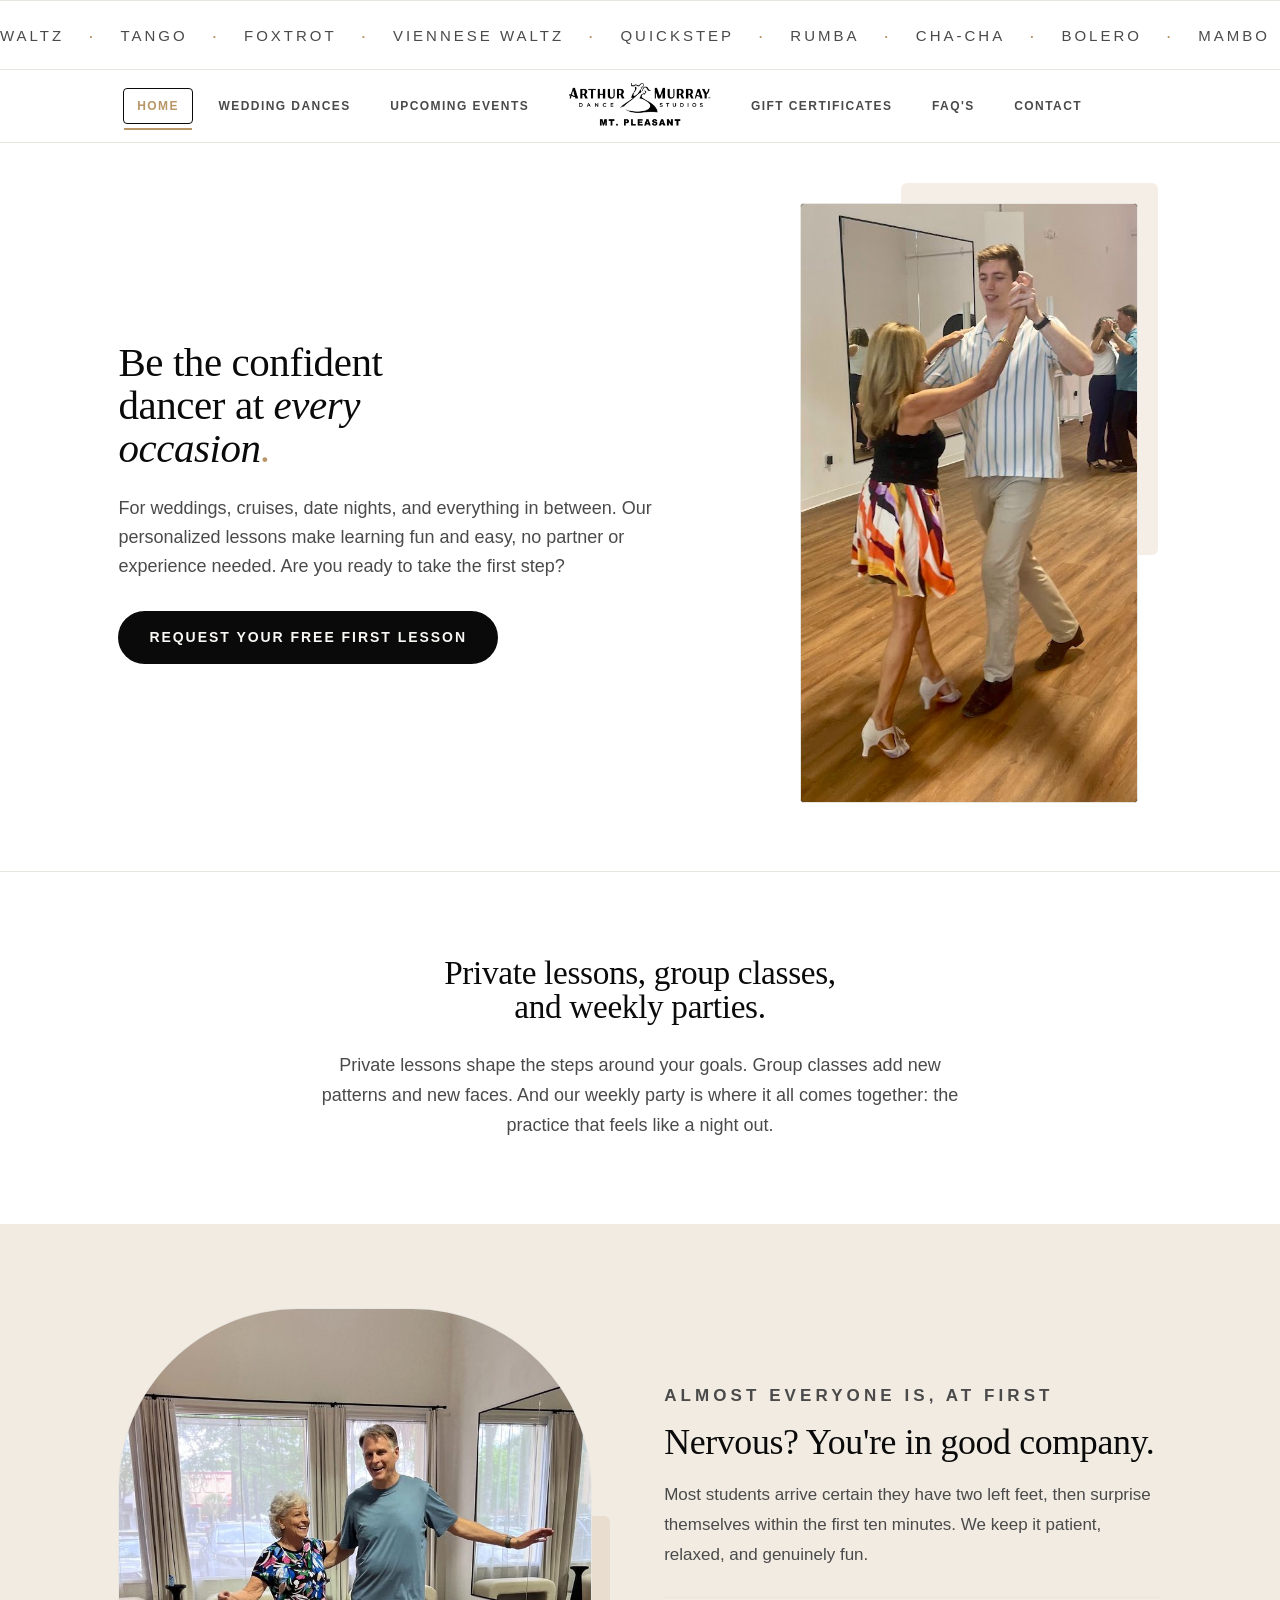
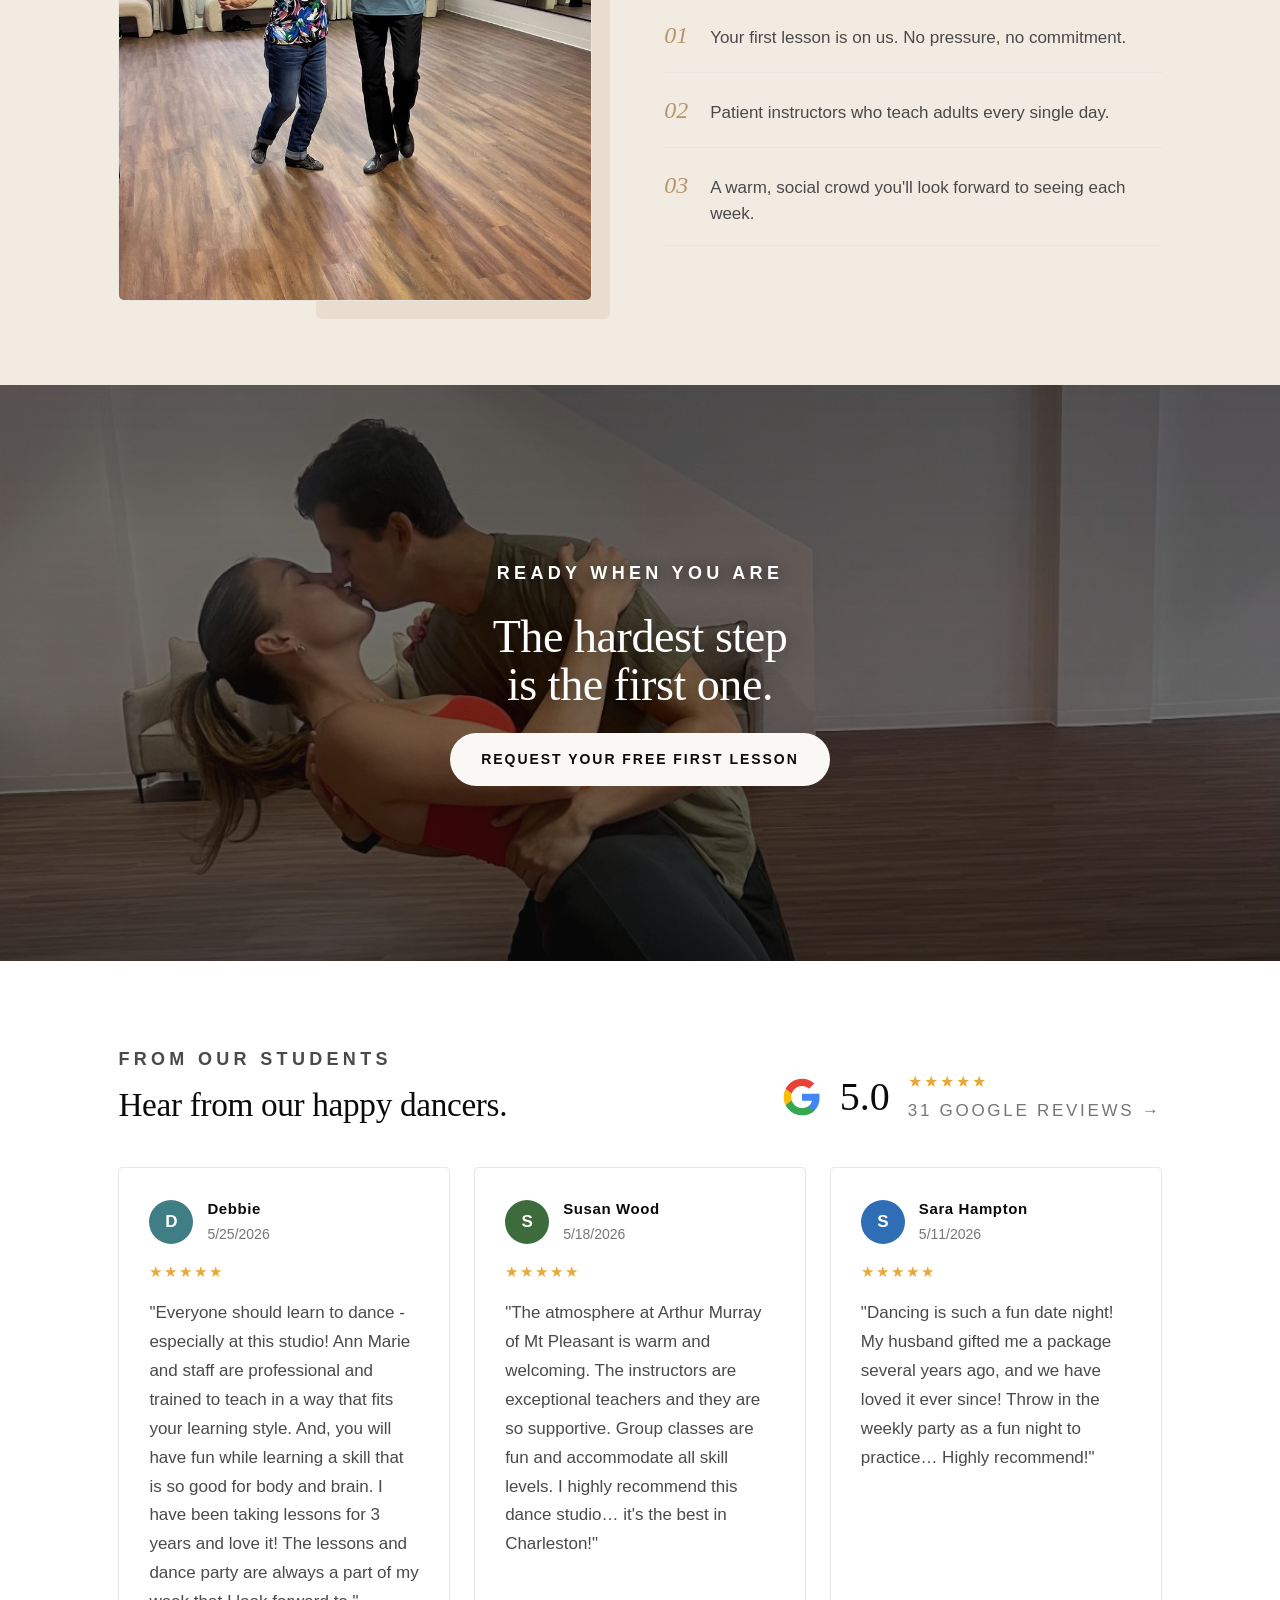
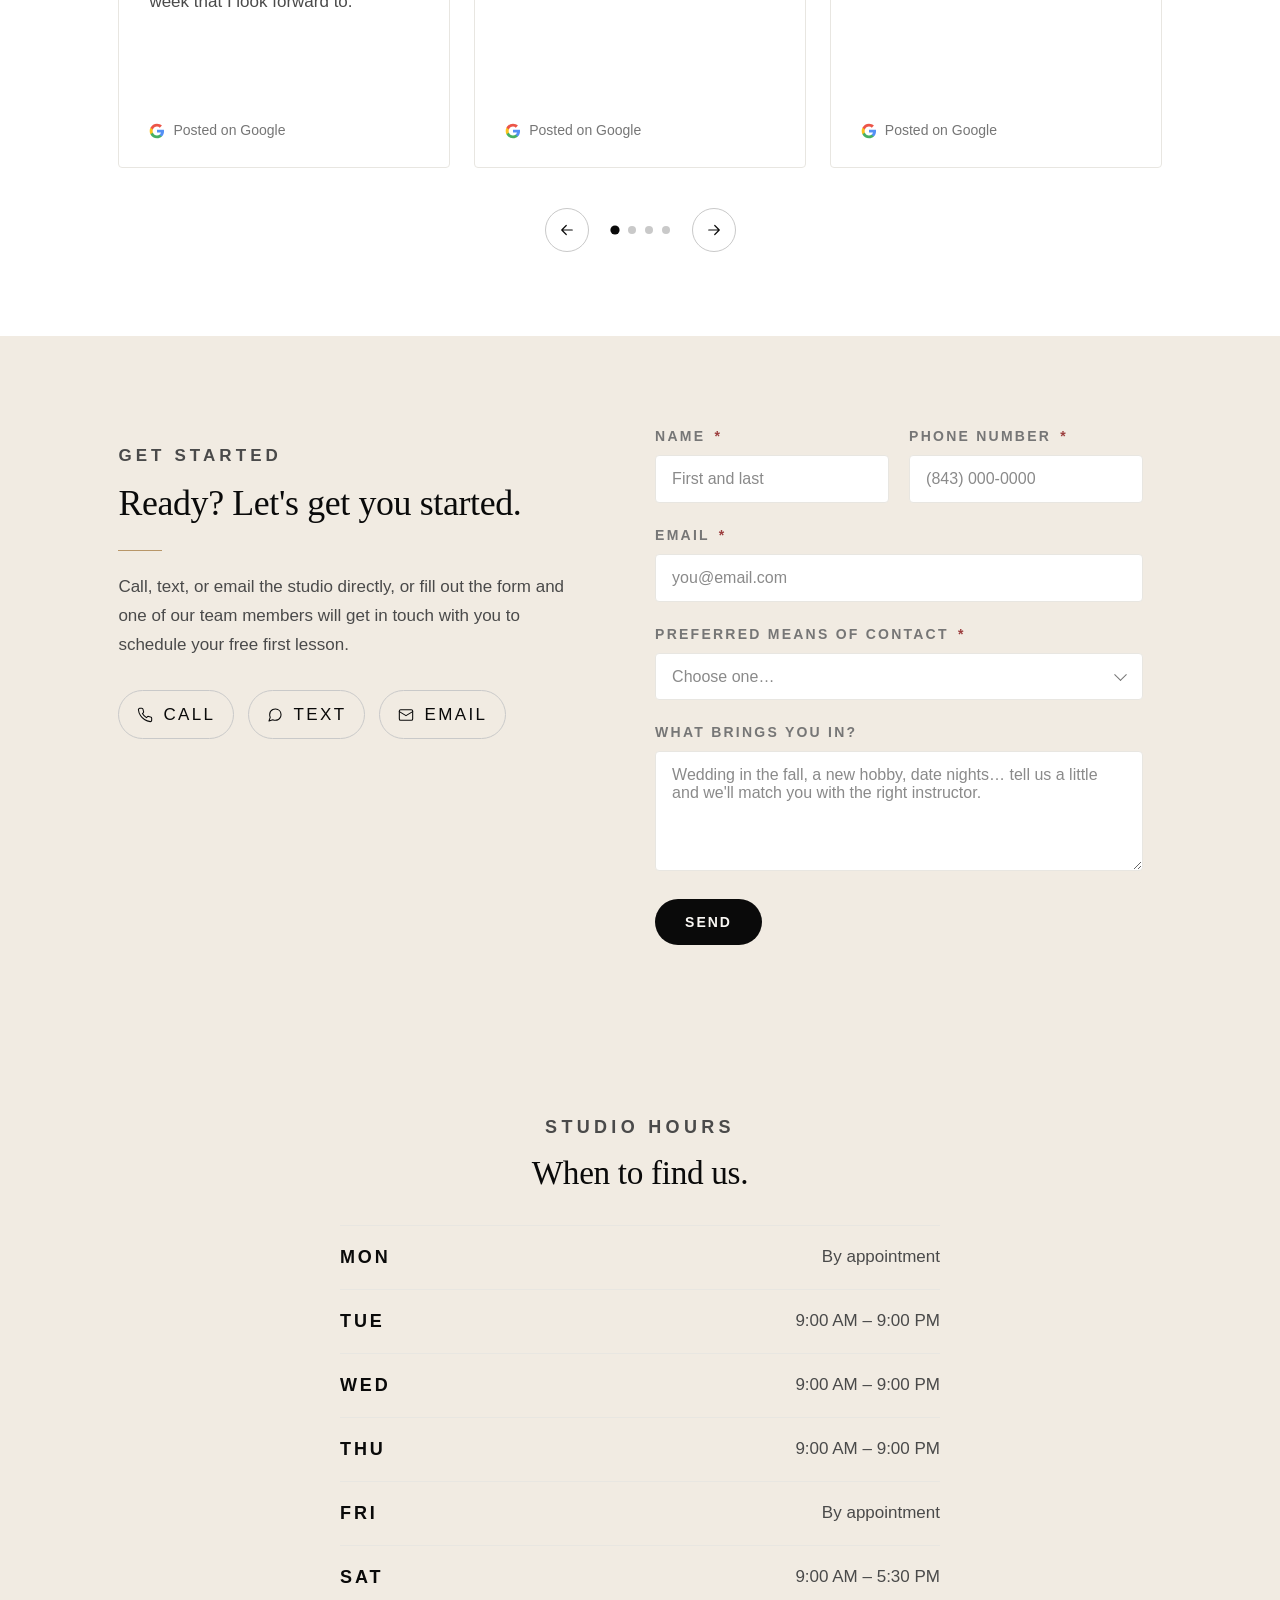
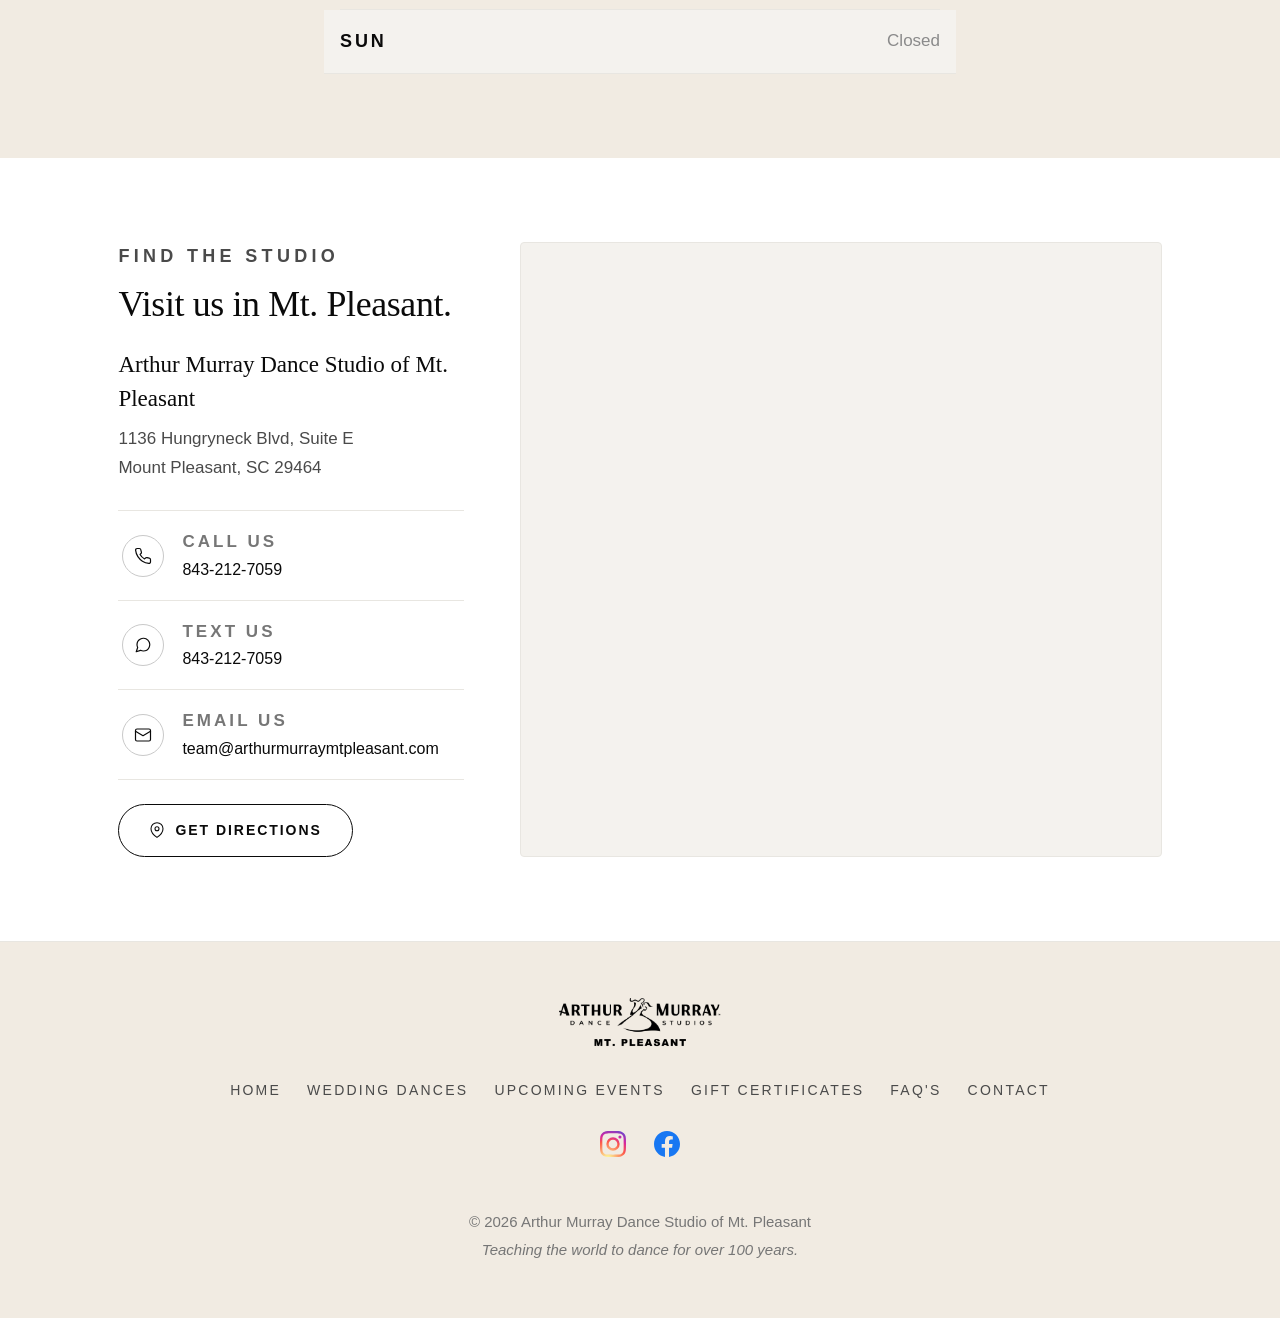
==== commit 69b26cc5: "Add files via upload" ====
--- a/index.html
+++ b/index.html
@@ -1,5 +1,5 @@
 <!doctype html>
-<html lang="en" data-type="serif" data-form="split" data-accent="off">
+<html lang="en" data-type="serif" data-form="split" data-accent="brass">
 <head>
   <meta charset="utf-8" />
   <meta name="viewport" content="width=device-width, initial-scale=1" />
@@ -11,6 +11,9 @@
     function gtag(){ dataLayer.push(arguments); }
     gtag('js', new Date());
     gtag('config', 'AW-17691580121');
+    // Google Analytics 4: replace [MY GA4 ID] with your Measurement ID (looks like G-ABC123XYZ).
+    var GA4_ID = '[MY GA4 ID]';
+    if (/^G-/.test(GA4_ID)) gtag('config', GA4_ID);
   </script>
   <title>Arthur Murray Dance Studio of Mt. Pleasant | Learn to Dance</title>
   <meta name="description" content="Adult ballroom & social dance lessons in Mt. Pleasant, SC. Private lessons, group classes & weekly parties. No partner or experience needed. Book your free first lesson." />
@@ -34,49 +37,9 @@
   <meta name="twitter:image" content="https://www.arthurmurraymtpleasant.com/assets/og-image.jpg" />
   <link rel="stylesheet" href="assets/colors_and_type.css" />
   <link rel="stylesheet" href="assets/site.css" />
-
-  <!-- ============================================================
-       CONVERSION TRACKING (optional, paste your IDs in site/app.jsx
-       under window.AM_CONFIG, then uncomment the matching block below)
-       ============================================================ -->
-
-  <!-- Google Analytics 4 / Google Ads (gtag)
-  <script async src="https://www.googletagmanager.com/gtag/js?id=G-XXXXXXX"></script>
-  <script>
-    window.dataLayer = window.dataLayer || [];
-    function gtag(){dataLayer.push(arguments);}
-    gtag('js', new Date());
-    gtag('config', 'G-XXXXXXX');          // GA4 ID
-    gtag('config', 'AW-XXXXXXXXX');       // Google Ads ID (optional)
-  </script>
-  -->
-
-  <!-- Meta (Facebook) Pixel
-  <script>
-    !function(f,b,e,v,n,t,s){if(f.fbq)return;n=f.fbq=function(){n.callMethod?
-    n.callMethod.apply(n,arguments):n.queue.push(arguments)};if(!f._fbq)f._fbq=n;
-    n.push=n;n.loaded=!0;n.version='2.0';n.queue=[];t=b.createElement(e);t.async=!0;
-    t.src=v;s=b.getElementsByTagName(e)[0];s.parentNode.insertBefore(t,s)}(window,
-    document,'script','https://connect.facebook.net/en_US/fbevents.js');
-    fbq('init', '000000000000000');       // Meta Pixel ID
-    fbq('track', 'PageView');
-  </script>
-  -->
-
-  <script src="https://unpkg.com/react@18.3.1/umd/react.development.js" integrity="sha384-hD6/rw4ppMLGNu3tX5cjIb+uRZ7UkRJ6BPkLpg4hAu/6onKUg4lLsHAs9EBPT82L" crossorigin="anonymous"></script>
-  <script src="https://unpkg.com/react-dom@18.3.1/umd/react-dom.development.js" integrity="sha384-u6aeetuaXnQ38mYT8rp6sbXaQe3NL9t+IBXmnYxwkUI2Hw4bsp2Wvmx4yRQF1uAm" crossorigin="anonymous"></script>
-  <script src="https://unpkg.com/@babel/standalone@7.29.0/babel.min.js" integrity="sha384-m08KidiNqLdpJqLq95G/LEi8Qvjl/xUYll3QILypMoQ65QorJ9Lvtp2RXYGBFj1y" crossorigin="anonymous"></script>
-
-  <template id="__bundler_thumbnail">
-    <div style="width:100%;height:100%;background:#0A0A0A;display:flex;align-items:center;justify-content:center;">
-      <div style="font-family:'Playfair Display',Georgia,serif;color:#FAF8F4;font-size:42px;letter-spacing:-0.02em;text-align:center;line-height:1.1;">AM<br/><span style="font-family:'Montserrat',sans-serif;font-size:13px;letter-spacing:0.3em;text-transform:uppercase;">Mt. Pleasant</span></div>
-    </div>
-  </template>
 </head>
-<body>
-  <div id="root"></div>
-  <script type="text/babel" src="tweaks-panel.jsx"></script>
-  <script type="text/babel" src="site/shared.jsx"></script>
-  <script type="text/babel" src="site/app.jsx"></script>
+<body data-page="home">
+<div class="marquee" aria-hidden="true"><div class="marquee__track"><span class="marquee__item">Waltz<span class="marquee__dot">·</span></span><span class="marquee__item">Tango<span class="marquee__dot">·</span></span><span class="marquee__item">Foxtrot<span class="marquee__dot">·</span></span><span class="marquee__item">Viennese Waltz<span class="marquee__dot">·</span></span><span class="marquee__item">Quickstep<span class="marquee__dot">·</span></span><span class="marquee__item">Rumba<span class="marquee__dot">·</span></span><span class="marquee__item">Cha-Cha<span class="marquee__dot">·</span></span><span class="marquee__item">Bolero<span class="marquee__dot">·</span></span><span class="marquee__item">Mambo<span class="marquee__dot">·</span></span><span class="marquee__item">Salsa<span class="marquee__dot">·</span></span><span class="marquee__item">Merengue<span class="marquee__dot">·</span></span><span class="marquee__item">Bachata<span class="marquee__dot">·</span></span><span class="marquee__item">Samba<span class="marquee__dot">·</span></span><span class="marquee__item">East Coast Swing<span class="marquee__dot">·</span></span><span class="marquee__item">West Coast Swing<span class="marquee__dot">·</span></span><span class="marquee__item">Jive<span class="marquee__dot">·</span></span><span class="marquee__item">Hustle<span class="marquee__dot">·</span></span><span class="marquee__item">Carolina Shag<span class="marquee__dot">·</span></span><span class="marquee__item">Country Two-Step<span class="marquee__dot">·</span></span><span class="marquee__item">Nightclub Two-Step<span class="marquee__dot">·</span></span><span class="marquee__item">Argentine Tango<span class="marquee__dot">·</span></span><span class="marquee__item">Paso Doble<span class="marquee__dot">·</span></span><span class="marquee__item">Lindy Hop<span class="marquee__dot">·</span></span><span class="marquee__item">Wedding First Dance<span class="marquee__dot">·</span></span><span class="marquee__item">Waltz<span class="marquee__dot">·</span></span><span class="marquee__item">Tango<span class="marquee__dot">·</span></span><span class="marquee__item">Foxtrot<span class="marquee__dot">·</span></span><span class="marquee__item">Viennese Waltz<span class="marquee__dot">·</span></span><span class="marquee__item">Quickstep<span class="marquee__dot">·</span></span><span class="marquee__item">Rumba<span class="marquee__dot">·</span></span><span class="marquee__item">Cha-Cha<span class="marquee__dot">·</span></span><span class="marquee__item">Bolero<span class="marquee__dot">·</span></span><span class="marquee__item">Mambo<span class="marquee__dot">·</span></span><span class="marquee__item">Salsa<span class="marquee__dot">·</span></span><span class="marquee__item">Merengue<span class="marquee__dot">·</span></span><span class="marquee__item">Bachata<span class="marquee__dot">·</span></span><span class="marquee__item">Samba<span class="marquee__dot">·</span></span><span class="marquee__item">East Coast Swing<span class="marquee__dot">·</span></span><span class="marquee__item">West Coast Swing<span class="marquee__dot">·</span></span><span class="marquee__item">Jive<span class="marquee__dot">·</span></span><span class="marquee__item">Hustle<span class="marquee__dot">·</span></span><span class="marquee__item">Carolina Shag<span class="marquee__dot">·</span></span><span class="marquee__item">Country Two-Step<span class="marquee__dot">·</span></span><span class="marquee__item">Nightclub Two-Step<span class="marquee__dot">·</span></span><span class="marquee__item">Argentine Tango<span class="marquee__dot">·</span></span><span class="marquee__item">Paso Doble<span class="marquee__dot">·</span></span><span class="marquee__item">Lindy Hop<span class="marquee__dot">·</span></span><span class="marquee__item">Wedding First Dance<span class="marquee__dot">·</span></span></div></div><nav class="nav"><div class="nav__inner"><div class="nav__links nav__links--left"><a class="nav__link is-active" href="index.html" aria-current="page">Home</a><a class="nav__link" href="Wedding Dances.html">Wedding Dances</a><a class="nav__link" href="Upcoming Events.html">Upcoming Events</a></div><a class="nav__logo" href="index.html" aria-label="Arthur Murray Dance Studio of Mt. Pleasant home"><img src="assets/logo-lockup.png" alt="Arthur Murray Dance Studios, Mt. Pleasant"/></a><div class="nav__links nav__links--right"><a class="nav__link" href="Gift Certificates.html">Gift Certificates</a><a class="nav__link" href="FAQ.html">FAQ&#x27;s</a><a class="nav__link" href="index.html#start">Contact</a></div><button class="nav__menu-btn" aria-label="Open menu" aria-expanded="false"><span class="nav__menu-label">Menu</span><span class="nav__menu-rule" aria-hidden="true"></span></button></div></nav><section class="hero hero--split" id="top"><div class="hero__grid"><div class="stack"><h1 class="display">Be the confident dancer at <em>every occasion<span class="hl-dot">.</span></em></h1><p class="hero__lede">For weddings, cruises, date nights, and everything in between. Our personalized lessons make learning fun and easy, no partner or experience needed. Are you ready to take the first step?</p><div class="hero__actions"><a class="btn btn--primary" href="#start">Request Your Free First Lesson</a></div></div><div class="hero__framewrap"><div class="hero__frame"><div class="" style="position:absolute;inset:0"><div class="reel" role="img" aria-label="Students dancing at Arthur Murray Mt. Pleasant"><img class="reel__v" src="assets/photos/slide-1.jpg" alt="" aria-hidden="true" style="opacity:1"/><img class="reel__v" src="assets/photos/slide-2.jpg" alt="" aria-hidden="true" style="opacity:0"/><img class="reel__v" src="assets/photos/slide-3.jpg" alt="" aria-hidden="true" style="opacity:0"/><img class="reel__v" src="assets/photos/slide-4.jpg" alt="" aria-hidden="true" style="opacity:0"/><img class="reel__v" src="assets/photos/slide-5.jpg" alt="" aria-hidden="true" style="opacity:0"/></div></div></div></div></div></section><section class="section value" id="story"><div class="wrap wrap--narrow"><h2 class="display">Private lessons, group classes, and weekly parties.</h2><p class="value__lede">Private lessons shape the steps around your goals. Group classes add new patterns and new faces. And our weekly party is where it all comes together: the practice that feels like a night out.</p></div></section><section class="section section--alt"><div class="wrap"><div class="reassure"><div class="reassure__media"><div class="reassure__photo reassure__photo--arch"><img src="assets/photos/nervous.jpg" alt="A smiling couple during a lesson at Arthur Murray Mt. Pleasant"/></div></div><div class="reassure__text"><p class="eyebrow">Almost everyone is, at first</p><h2 class="display">Nervous? You&#x27;re in good company.</h2><p>Most students arrive certain they have two left feet, then surprise themselves within the first ten minutes. We keep it patient, relaxed, and genuinely fun.</p><ul class="reassure__list"><li><span class="reassure__num">01</span><span>Your first lesson is on us. No pressure, no commitment.</span></li><li><span class="reassure__num">02</span><span>Patient instructors who teach adults every single day.</span></li><li><span class="reassure__num">03</span><span>A warm, social crowd you&#x27;ll look forward to seeing each week.</span></li></ul></div></div></div></section><section class="photoband"><img class="photoband__img" src="assets/photos/band.jpg" alt="A couple dancing at Arthur Murray Mt. Pleasant"/><div class="photoband__content"><p class="eyebrow photoband__eyebrow">Ready when you are</p><h2 class="display photoband__title">The hardest step<br/>is the first one.</h2><a class="btn btn--ondark" href="#start">Request Your Free First Lesson</a></div></section><section class="section reviews" id="reviews"><div class="wrap"><div class="reviews__head"><div class="reviews__title"><p class="eyebrow">From our students</p><h2 class="display" style="margin-top:14px">Hear from our happy dancers.</h2></div><div class="gbadge"><svg viewBox="0 0 48 48" class="gbadge__logo"><path fill="#4285F4" d="M45.12 24.5c0-1.56-.14-3.06-.4-4.5H24v8.51h11.84c-.51 2.75-2.06 5.08-4.39 6.64v5.52h7.11c4.16-3.83 6.56-9.47 6.56-16.17z"></path><path fill="#34A853" d="M24 46c5.94 0 10.92-1.97 14.56-5.33l-7.11-5.52c-1.97 1.32-4.49 2.1-7.45 2.1-5.73 0-10.58-3.87-12.31-9.07H4.34v5.7C7.96 41.07 15.4 46 24 46z"></path><path fill="#FBBC05" d="M11.69 28.18c-.44-1.32-.69-2.73-.69-4.18s.25-2.86.69-4.18v-5.7H4.34A21.99 21.99 0 0 0 2 24c0 3.55.85 6.91 2.34 9.88l7.35-5.7z"></path><path fill="#EA4335" d="M24 10.75c3.23 0 6.13 1.11 8.41 3.29l6.31-6.31C34.91 4.18 29.93 2 24 2 15.4 2 7.96 6.93 4.34 14.12l7.35 5.7c1.73-5.2 6.58-9.07 12.31-9.07z"></path></svg><div class="gbadge__score">5.0</div><div class="gbadge__meta"><div class="gbadge__stars"><span>★★★★★</span></div><a class="gbadge__count" href="https://share.google/LR0pyaYVrIhL8RW0n" target="_blank" rel="noopener">31 Google reviews →</a></div></div></div><div class="reviews__viewport"><div class="reviews__track" style="transform:translateX(calc(-0% - 0px))"><article class="rcard"><div class="rcard__top"><div class="rcard__avatar" style="background:#3F7E84">D</div><div class="rcard__who"><div class="rcard__name">Debbie</div><div class="rcard__date">5/25/2026</div></div></div><div class="rcard__stars"><span>★★★★★</span></div><p class="rcard__body">&quot;Everyone should learn to dance - especially at this studio! Ann Marie and staff are professional and trained to teach in a way that fits your learning style. And, you will have fun while learning a skill that is so good for body and brain. I have been taking lessons for 3 years and love it! The lessons and dance party are always a part of my week that I look forward to.&quot;</p><div class="rcard__src"><svg viewBox="0 0 48 48" class="rcard__g"><path fill="#4285F4" d="M45.12 24.5c0-1.56-.14-3.06-.4-4.5H24v8.51h11.84c-.51 2.75-2.06 5.08-4.39 6.64v5.52h7.11c4.16-3.83 6.56-9.47 6.56-16.17z"></path><path fill="#34A853" d="M24 46c5.94 0 10.92-1.97 14.56-5.33l-7.11-5.52c-1.97 1.32-4.49 2.1-7.45 2.1-5.73 0-10.58-3.87-12.31-9.07H4.34v5.7C7.96 41.07 15.4 46 24 46z"></path><path fill="#FBBC05" d="M11.69 28.18c-.44-1.32-.69-2.73-.69-4.18s.25-2.86.69-4.18v-5.7H4.34A21.99 21.99 0 0 0 2 24c0 3.55.85 6.91 2.34 9.88l7.35-5.7z"></path><path fill="#EA4335" d="M24 10.75c3.23 0 6.13 1.11 8.41 3.29l6.31-6.31C34.91 4.18 29.93 2 24 2 15.4 2 7.96 6.93 4.34 14.12l7.35 5.7c1.73-5.2 6.58-9.07 12.31-9.07z"></path></svg> Posted on Google</div></article><article class="rcard"><div class="rcard__top"><div class="rcard__avatar" style="background:#3E6B3C">S</div><div class="rcard__who"><div class="rcard__name">Susan Wood</div><div class="rcard__date">5/18/2026</div></div></div><div class="rcard__stars"><span>★★★★★</span></div><p class="rcard__body">&quot;The atmosphere at Arthur Murray of Mt Pleasant is warm and welcoming. The instructors are exceptional teachers and they are so supportive. Group classes are fun and accommodate all skill levels. I highly recommend this dance studio… it&#x27;s the best in Charleston!&quot;</p><div class="rcard__src"><svg viewBox="0 0 48 48" class="rcard__g"><path fill="#4285F4" d="M45.12 24.5c0-1.56-.14-3.06-.4-4.5H24v8.51h11.84c-.51 2.75-2.06 5.08-4.39 6.64v5.52h7.11c4.16-3.83 6.56-9.47 6.56-16.17z"></path><path fill="#34A853" d="M24 46c5.94 0 10.92-1.97 14.56-5.33l-7.11-5.52c-1.97 1.32-4.49 2.1-7.45 2.1-5.73 0-10.58-3.87-12.31-9.07H4.34v5.7C7.96 41.07 15.4 46 24 46z"></path><path fill="#FBBC05" d="M11.69 28.18c-.44-1.32-.69-2.73-.69-4.18s.25-2.86.69-4.18v-5.7H4.34A21.99 21.99 0 0 0 2 24c0 3.55.85 6.91 2.34 9.88l7.35-5.7z"></path><path fill="#EA4335" d="M24 10.75c3.23 0 6.13 1.11 8.41 3.29l6.31-6.31C34.91 4.18 29.93 2 24 2 15.4 2 7.96 6.93 4.34 14.12l7.35 5.7c1.73-5.2 6.58-9.07 12.31-9.07z"></path></svg> Posted on Google</div></article><article class="rcard"><div class="rcard__top"><div class="rcard__avatar" style="background:#2F6DB5">S</div><div class="rcard__who"><div class="rcard__name">Sara Hampton</div><div class="rcard__date">5/11/2026</div></div></div><div class="rcard__stars"><span>★★★★★</span></div><p class="rcard__body">&quot;Dancing is such a fun date night! My husband gifted me a package several years ago, and we have loved it ever since! Throw in the weekly party as a fun night to practice… Highly recommend!&quot;</p><div class="rcard__src"><svg viewBox="0 0 48 48" class="rcard__g"><path fill="#4285F4" d="M45.12 24.5c0-1.56-.14-3.06-.4-4.5H24v8.51h11.84c-.51 2.75-2.06 5.08-4.39 6.64v5.52h7.11c4.16-3.83 6.56-9.47 6.56-16.17z"></path><path fill="#34A853" d="M24 46c5.94 0 10.92-1.97 14.56-5.33l-7.11-5.52c-1.97 1.32-4.49 2.1-7.45 2.1-5.73 0-10.58-3.87-12.31-9.07H4.34v5.7C7.96 41.07 15.4 46 24 46z"></path><path fill="#FBBC05" d="M11.69 28.18c-.44-1.32-.69-2.73-.69-4.18s.25-2.86.69-4.18v-5.7H4.34A21.99 21.99 0 0 0 2 24c0 3.55.85 6.91 2.34 9.88l7.35-5.7z"></path><path fill="#EA4335" d="M24 10.75c3.23 0 6.13 1.11 8.41 3.29l6.31-6.31C34.91 4.18 29.93 2 24 2 15.4 2 7.96 6.93 4.34 14.12l7.35 5.7c1.73-5.2 6.58-9.07 12.31-9.07z"></path></svg> Posted on Google</div></article><article class="rcard"><div class="rcard__top"><div class="rcard__avatar" style="background:#6E4593">L</div><div class="rcard__who"><div class="rcard__name">Linda Canterbury</div><div class="rcard__date">5/4/2026</div></div></div><div class="rcard__stars"><span>★★★★★</span></div><p class="rcard__body">&quot;I absolutely LOVE dancing at Arthur Murray. The new Mt Pleasant location is convenient and taking lessons here brings me true JOY. Dance lessons are the highlight of my week. I cannot recommend Arthur Murray Mt Pleasant enough. I love it here!&quot;</p><div class="rcard__src"><svg viewBox="0 0 48 48" class="rcard__g"><path fill="#4285F4" d="M45.12 24.5c0-1.56-.14-3.06-.4-4.5H24v8.51h11.84c-.51 2.75-2.06 5.08-4.39 6.64v5.52h7.11c4.16-3.83 6.56-9.47 6.56-16.17z"></path><path fill="#34A853" d="M24 46c5.94 0 10.92-1.97 14.56-5.33l-7.11-5.52c-1.97 1.32-4.49 2.1-7.45 2.1-5.73 0-10.58-3.87-12.31-9.07H4.34v5.7C7.96 41.07 15.4 46 24 46z"></path><path fill="#FBBC05" d="M11.69 28.18c-.44-1.32-.69-2.73-.69-4.18s.25-2.86.69-4.18v-5.7H4.34A21.99 21.99 0 0 0 2 24c0 3.55.85 6.91 2.34 9.88l7.35-5.7z"></path><path fill="#EA4335" d="M24 10.75c3.23 0 6.13 1.11 8.41 3.29l6.31-6.31C34.91 4.18 29.93 2 24 2 15.4 2 7.96 6.93 4.34 14.12l7.35 5.7c1.73-5.2 6.58-9.07 12.31-9.07z"></path></svg> Posted on Google</div></article><article class="rcard"><div class="rcard__top"><div class="rcard__avatar" style="background:#6B7B82">K</div><div class="rcard__who"><div class="rcard__name">Katie Knies</div><div class="rcard__date">1/19/2026</div></div></div><div class="rcard__stars"><span>★★★★★</span></div><p class="rcard__body">&quot;AnnMarie is truly one of a kind. Whether you want to choreograph a wedding dance, learn salsa or shag, start competing, or you&#x27;re simply curious and have never danced a day in your life, this is the place to be. AnnMarie and her staff meet you exactly where you are and support you every step of the way. I can&#x27;t recommend them highly enough.&quot;</p><div class="rcard__src"><svg viewBox="0 0 48 48" class="rcard__g"><path fill="#4285F4" d="M45.12 24.5c0-1.56-.14-3.06-.4-4.5H24v8.51h11.84c-.51 2.75-2.06 5.08-4.39 6.64v5.52h7.11c4.16-3.83 6.56-9.47 6.56-16.17z"></path><path fill="#34A853" d="M24 46c5.94 0 10.92-1.97 14.56-5.33l-7.11-5.52c-1.97 1.32-4.49 2.1-7.45 2.1-5.73 0-10.58-3.87-12.31-9.07H4.34v5.7C7.96 41.07 15.4 46 24 46z"></path><path fill="#FBBC05" d="M11.69 28.18c-.44-1.32-.69-2.73-.69-4.18s.25-2.86.69-4.18v-5.7H4.34A21.99 21.99 0 0 0 2 24c0 3.55.85 6.91 2.34 9.88l7.35-5.7z"></path><path fill="#EA4335" d="M24 10.75c3.23 0 6.13 1.11 8.41 3.29l6.31-6.31C34.91 4.18 29.93 2 24 2 15.4 2 7.96 6.93 4.34 14.12l7.35 5.7c1.73-5.2 6.58-9.07 12.31-9.07z"></path></svg> Posted on Google</div></article><article class="rcard"><div class="rcard__top"><div class="rcard__avatar" style="background:#3A7CA5">C</div><div class="rcard__who"><div class="rcard__name">Crystal Wickersham</div><div class="rcard__date">3/16/2026</div></div></div><div class="rcard__stars"><span>★★★★★</span></div><p class="rcard__body">&quot;I have been taking lessons with AnneMarie and her staff for well over a year. As a &#x27;Senior&#x27; with mobility issues I had concerns. AnneMarie and Maria were extremely patient with me and never pushed me to do more than I felt I could safely do. I feel better and stronger than I have in a while, and my doctor always tells me &#x27;Keep Dancing!&#x27; I live in Summerville, and it&#x27;s well worth the drive to Mt Pleasant!&quot;</p><div class="rcard__src"><svg viewBox="0 0 48 48" class="rcard__g"><path fill="#4285F4" d="M45.12 24.5c0-1.56-.14-3.06-.4-4.5H24v8.51h11.84c-.51 2.75-2.06 5.08-4.39 6.64v5.52h7.11c4.16-3.83 6.56-9.47 6.56-16.17z"></path><path fill="#34A853" d="M24 46c5.94 0 10.92-1.97 14.56-5.33l-7.11-5.52c-1.97 1.32-4.49 2.1-7.45 2.1-5.73 0-10.58-3.87-12.31-9.07H4.34v5.7C7.96 41.07 15.4 46 24 46z"></path><path fill="#FBBC05" d="M11.69 28.18c-.44-1.32-.69-2.73-.69-4.18s.25-2.86.69-4.18v-5.7H4.34A21.99 21.99 0 0 0 2 24c0 3.55.85 6.91 2.34 9.88l7.35-5.7z"></path><path fill="#EA4335" d="M24 10.75c3.23 0 6.13 1.11 8.41 3.29l6.31-6.31C34.91 4.18 29.93 2 24 2 15.4 2 7.96 6.93 4.34 14.12l7.35 5.7c1.73-5.2 6.58-9.07 12.31-9.07z"></path></svg> Posted on Google</div></article><article class="rcard"><div class="rcard__top"><div class="rcard__avatar" style="background:#4A6B82">M</div><div class="rcard__who"><div class="rcard__name">Matt Costa</div><div class="rcard__date">2/16/2026</div></div></div><div class="rcard__stars"><span>★★★★★</span></div><p class="rcard__body">&quot;I was the sort of person who would have &#x27;never been caught dead on the dance floor,&#x27; so to speak. AnnMarie helped me change that! As someone who was petrified of dancing, AnnMarie was able to make even the most challenging dances comfortable. Her down-to-earth communication makes you feel like an individual with personal goals rather than a number on a student roster.&quot;</p><div class="rcard__src"><svg viewBox="0 0 48 48" class="rcard__g"><path fill="#4285F4" d="M45.12 24.5c0-1.56-.14-3.06-.4-4.5H24v8.51h11.84c-.51 2.75-2.06 5.08-4.39 6.64v5.52h7.11c4.16-3.83 6.56-9.47 6.56-16.17z"></path><path fill="#34A853" d="M24 46c5.94 0 10.92-1.97 14.56-5.33l-7.11-5.52c-1.97 1.32-4.49 2.1-7.45 2.1-5.73 0-10.58-3.87-12.31-9.07H4.34v5.7C7.96 41.07 15.4 46 24 46z"></path><path fill="#FBBC05" d="M11.69 28.18c-.44-1.32-.69-2.73-.69-4.18s.25-2.86.69-4.18v-5.7H4.34A21.99 21.99 0 0 0 2 24c0 3.55.85 6.91 2.34 9.88l7.35-5.7z"></path><path fill="#EA4335" d="M24 10.75c3.23 0 6.13 1.11 8.41 3.29l6.31-6.31C34.91 4.18 29.93 2 24 2 15.4 2 7.96 6.93 4.34 14.12l7.35 5.7c1.73-5.2 6.58-9.07 12.31-9.07z"></path></svg> Posted on Google</div></article><article class="rcard"><div class="rcard__top"><div class="rcard__avatar" style="background:#8A6E5E">D</div><div class="rcard__who"><div class="rcard__name">David Alexander</div><div class="rcard__date">2/2/2026</div></div></div><div class="rcard__stars"><span>★★★★★</span></div><p class="rcard__body">&quot;When I began taking dance lessons, I did it only for my wife and viewed it a short term commitment. Three years later it has become something we both enjoy and time we value… She adapts her teaching to your individual learning style, making the lessons fun instead of anxiety producing. I would give Ann Marie more than 5 stars if it were possible!&quot;</p><div class="rcard__src"><svg viewBox="0 0 48 48" class="rcard__g"><path fill="#4285F4" d="M45.12 24.5c0-1.56-.14-3.06-.4-4.5H24v8.51h11.84c-.51 2.75-2.06 5.08-4.39 6.64v5.52h7.11c4.16-3.83 6.56-9.47 6.56-16.17z"></path><path fill="#34A853" d="M24 46c5.94 0 10.92-1.97 14.56-5.33l-7.11-5.52c-1.97 1.32-4.49 2.1-7.45 2.1-5.73 0-10.58-3.87-12.31-9.07H4.34v5.7C7.96 41.07 15.4 46 24 46z"></path><path fill="#FBBC05" d="M11.69 28.18c-.44-1.32-.69-2.73-.69-4.18s.25-2.86.69-4.18v-5.7H4.34A21.99 21.99 0 0 0 2 24c0 3.55.85 6.91 2.34 9.88l7.35-5.7z"></path><path fill="#EA4335" d="M24 10.75c3.23 0 6.13 1.11 8.41 3.29l6.31-6.31C34.91 4.18 29.93 2 24 2 15.4 2 7.96 6.93 4.34 14.12l7.35 5.7c1.73-5.2 6.58-9.07 12.31-9.07z"></path></svg> Posted on Google</div></article><article class="rcard"><div class="rcard__top"><div class="rcard__avatar" style="background:#8E6F47">K</div><div class="rcard__who"><div class="rcard__name">Kambridge Montgomery</div><div class="rcard__date">3/2/2026</div></div></div><div class="rcard__stars"><span>★★★★★</span></div><p class="rcard__body">&quot;Excellent professional instructors. I&#x27;ve danced with Maria, Charles, and Anne Marie. All are great and bring unique strengths to each dance. They focus on your goals and your interests. Sometimes we are working towards a special occasion and sometimes we just dance for the fun of it. It&#x27;s a great time for the mind and body. Highly recommend.&quot;</p><div class="rcard__src"><svg viewBox="0 0 48 48" class="rcard__g"><path fill="#4285F4" d="M45.12 24.5c0-1.56-.14-3.06-.4-4.5H24v8.51h11.84c-.51 2.75-2.06 5.08-4.39 6.64v5.52h7.11c4.16-3.83 6.56-9.47 6.56-16.17z"></path><path fill="#34A853" d="M24 46c5.94 0 10.92-1.97 14.56-5.33l-7.11-5.52c-1.97 1.32-4.49 2.1-7.45 2.1-5.73 0-10.58-3.87-12.31-9.07H4.34v5.7C7.96 41.07 15.4 46 24 46z"></path><path fill="#FBBC05" d="M11.69 28.18c-.44-1.32-.69-2.73-.69-4.18s.25-2.86.69-4.18v-5.7H4.34A21.99 21.99 0 0 0 2 24c0 3.55.85 6.91 2.34 9.88l7.35-5.7z"></path><path fill="#EA4335" d="M24 10.75c3.23 0 6.13 1.11 8.41 3.29l6.31-6.31C34.91 4.18 29.93 2 24 2 15.4 2 7.96 6.93 4.34 14.12l7.35 5.7c1.73-5.2 6.58-9.07 12.31-9.07z"></path></svg> Posted on Google</div></article><article class="rcard"><div class="rcard__top"><div class="rcard__avatar" style="background:#5A5A5A">u</div><div class="rcard__who"><div class="rcard__name">uai godwin</div><div class="rcard__date">1/19/2026</div></div></div><div class="rcard__stars"><span>★★★★★</span></div><p class="rcard__body">&quot;The best dance lesson experience! Instructor AnnMarie genuinely understands how to balance the technical details of teaching dances while also making it truly enjoyable for the student. Not an easy feat but she does it with ease! If you want to learn to dance and also enjoy the journey, this is the place!&quot;</p><div class="rcard__src"><svg viewBox="0 0 48 48" class="rcard__g"><path fill="#4285F4" d="M45.12 24.5c0-1.56-.14-3.06-.4-4.5H24v8.51h11.84c-.51 2.75-2.06 5.08-4.39 6.64v5.52h7.11c4.16-3.83 6.56-9.47 6.56-16.17z"></path><path fill="#34A853" d="M24 46c5.94 0 10.92-1.97 14.56-5.33l-7.11-5.52c-1.97 1.32-4.49 2.1-7.45 2.1-5.73 0-10.58-3.87-12.31-9.07H4.34v5.7C7.96 41.07 15.4 46 24 46z"></path><path fill="#FBBC05" d="M11.69 28.18c-.44-1.32-.69-2.73-.69-4.18s.25-2.86.69-4.18v-5.7H4.34A21.99 21.99 0 0 0 2 24c0 3.55.85 6.91 2.34 9.88l7.35-5.7z"></path><path fill="#EA4335" d="M24 10.75c3.23 0 6.13 1.11 8.41 3.29l6.31-6.31C34.91 4.18 29.93 2 24 2 15.4 2 7.96 6.93 4.34 14.12l7.35 5.7c1.73-5.2 6.58-9.07 12.31-9.07z"></path></svg> Posted on Google</div></article><article class="rcard"><div class="rcard__top"><div class="rcard__avatar" style="background:#2F6DB5">C</div><div class="rcard__who"><div class="rcard__name">Conner Patton</div><div class="rcard__date">12/8/2025</div></div></div><div class="rcard__stars"><span>★★★★★</span></div><p class="rcard__body">&quot;What makes it deserving of 5 stars is the teaching. Whether you are low or high level, the atmosphere of the dance studio is one of welcomed curiosity and fun… AM Mt Pleasant strikes the perfect balance. With a nearly unnatural skill to understand what every person needs, both in technique and in enjoyment… Learning is a marathon, and AM Mt Pleasant gives you the mechanics, the fuel, and the desire to keep going. Highly recommend.&quot;</p><div class="rcard__src"><svg viewBox="0 0 48 48" class="rcard__g"><path fill="#4285F4" d="M45.12 24.5c0-1.56-.14-3.06-.4-4.5H24v8.51h11.84c-.51 2.75-2.06 5.08-4.39 6.64v5.52h7.11c4.16-3.83 6.56-9.47 6.56-16.17z"></path><path fill="#34A853" d="M24 46c5.94 0 10.92-1.97 14.56-5.33l-7.11-5.52c-1.97 1.32-4.49 2.1-7.45 2.1-5.73 0-10.58-3.87-12.31-9.07H4.34v5.7C7.96 41.07 15.4 46 24 46z"></path><path fill="#FBBC05" d="M11.69 28.18c-.44-1.32-.69-2.73-.69-4.18s.25-2.86.69-4.18v-5.7H4.34A21.99 21.99 0 0 0 2 24c0 3.55.85 6.91 2.34 9.88l7.35-5.7z"></path><path fill="#EA4335" d="M24 10.75c3.23 0 6.13 1.11 8.41 3.29l6.31-6.31C34.91 4.18 29.93 2 24 2 15.4 2 7.96 6.93 4.34 14.12l7.35 5.7c1.73-5.2 6.58-9.07 12.31-9.07z"></path></svg> Posted on Google</div></article><article class="rcard"><div class="rcard__top"><div class="rcard__avatar" style="background:#9C3E3E">d</div><div class="rcard__who"><div class="rcard__name">dung vo</div><div class="rcard__date">12/22/2025</div></div></div><div class="rcard__stars"><span>★★★★★</span></div><p class="rcard__body">&quot;This is a wonderful experience. A great way to boost self confidence! Recommend for anyone that thought they have two left feet! Could also be a great consistent date night for couples!&quot;</p><div class="rcard__src"><svg viewBox="0 0 48 48" class="rcard__g"><path fill="#4285F4" d="M45.12 24.5c0-1.56-.14-3.06-.4-4.5H24v8.51h11.84c-.51 2.75-2.06 5.08-4.39 6.64v5.52h7.11c4.16-3.83 6.56-9.47 6.56-16.17z"></path><path fill="#34A853" d="M24 46c5.94 0 10.92-1.97 14.56-5.33l-7.11-5.52c-1.97 1.32-4.49 2.1-7.45 2.1-5.73 0-10.58-3.87-12.31-9.07H4.34v5.7C7.96 41.07 15.4 46 24 46z"></path><path fill="#FBBC05" d="M11.69 28.18c-.44-1.32-.69-2.73-.69-4.18s.25-2.86.69-4.18v-5.7H4.34A21.99 21.99 0 0 0 2 24c0 3.55.85 6.91 2.34 9.88l7.35-5.7z"></path><path fill="#EA4335" d="M24 10.75c3.23 0 6.13 1.11 8.41 3.29l6.31-6.31C34.91 4.18 29.93 2 24 2 15.4 2 7.96 6.93 4.34 14.12l7.35 5.7c1.73-5.2 6.58-9.07 12.31-9.07z"></path></svg> Posted on Google</div></article></div></div><div class="reviews__nav"><button class="reviews__arrow" aria-label="Previous reviews"><svg viewBox="0 0 24 24" fill="none" stroke="currentColor" stroke-width="1.6" stroke-linecap="round" stroke-linejoin="round" style="width:18px;height:18px;transform:rotate(180deg)"><path d="M5 12h14M13 6l6 6-6 6"></path></svg></button><div class="reviews__dots"><button class="reviews__dot" aria-current="true" aria-label="Reviews page 1"></button><button class="reviews__dot" aria-current="false" aria-label="Reviews page 2"></button><button class="reviews__dot" aria-current="false" aria-label="Reviews page 3"></button><button class="reviews__dot" aria-current="false" aria-label="Reviews page 4"></button></div><button class="reviews__arrow" aria-label="Next reviews"><svg viewBox="0 0 24 24" fill="none" stroke="currentColor" stroke-width="1.6" stroke-linecap="round" stroke-linejoin="round" style="width:18px;height:18px"><path d="M5 12h14M13 6l6 6-6 6"></path></svg></button></div></div></section><section class="section lead" id="start"><div class="wrap"><div class="lead__grid"><div class="lead__intro"><p class="eyebrow">Get started</p><h2 class="display" style="margin-top:14px">Ready? Let&#x27;s get you started.</h2><hr class="rule-short"/><p>Call, text, or email the studio directly, or fill out the form and one of our team members will get in touch with you to schedule your free first lesson.</p><div class="lead__contacts"><a class="chip" href="tel:+18432127059"><svg viewBox="0 0 24 24" fill="none" stroke="currentColor" stroke-width="1.6" stroke-linecap="round" stroke-linejoin="round"><path d="M22 16.92v3a2 2 0 0 1-2.18 2 19.79 19.79 0 0 1-8.63-3.07 19.5 19.5 0 0 1-6-6 19.79 19.79 0 0 1-3.07-8.67A2 2 0 0 1 4.11 2h3a2 2 0 0 1 2 1.72c.13.96.36 1.9.7 2.81a2 2 0 0 1-.45 2.11L8.09 9.91a16 16 0 0 0 6 6l1.27-1.27a2 2 0 0 1 2.11-.45c.91.34 1.85.57 2.81.7A2 2 0 0 1 22 16.92z"></path></svg> Call</a><a class="chip" href="sms:+18432127059"><svg viewBox="0 0 24 24" fill="none" stroke="currentColor" stroke-width="1.6" stroke-linecap="round" stroke-linejoin="round"><path d="M21 11.5a8.38 8.38 0 0 1-.9 3.8 8.5 8.5 0 0 1-7.6 4.7 8.38 8.38 0 0 1-3.8-.9L3 21l1.9-5.7a8.38 8.38 0 0 1-.9-3.8 8.5 8.5 0 0 1 4.7-7.6 8.38 8.38 0 0 1 3.8-.9h.5a8.48 8.48 0 0 1 8 8v.5z"></path></svg> Text</a><a class="chip" href="mailto:team@arthurmurraymtpleasant.com"><svg viewBox="0 0 24 24" fill="none" stroke="currentColor" stroke-width="1.6" stroke-linecap="round" stroke-linejoin="round"><rect x="2" y="4" width="20" height="16" rx="2"></rect><path d="m22 7-10 6L2 7"></path></svg> Email</a></div></div><form class="form" novalidate=""><input type="hidden" name="_subject" value="New lead from arthurmurraymtpleasant.com"/><div class="field--row"><div class="field"><label for="lf-name">Name <span class="req">*</span></label><input id="lf-name" name="name" type="text" required="" placeholder="First and last" autoComplete="name"/></div><div class="field"><label for="lf-phone">Phone Number <span class="req">*</span></label><input id="lf-phone" name="phone" type="tel" required="" placeholder="(843) 000-0000" autoComplete="tel"/></div></div><div class="field"><label for="lf-email">Email <span class="req">*</span></label><input id="lf-email" name="email" type="email" required="" placeholder="you@email.com" autoComplete="email"/></div><div class="field"><label for="lf-contact">Preferred means of contact <span class="req">*</span></label><div class="field__select"><select id="lf-contact" name="preferred_contact" required=""><option value="" disabled="" selected="">Choose one…</option><option value="Email">Email</option><option value="Phone call">Phone call</option><option value="Text message">Text message</option></select></div></div><div class="field"><label for="lf-msg">What brings you in?</label><textarea id="lf-msg" name="message" placeholder="Wedding in the fall, a new hobby, date nights… tell us a little and we&#x27;ll match you with the right instructor."></textarea></div><div class="form__foot"><button class="btn btn--primary form__btn" type="submit">Send</button></div></form></div></div></section><section class="section hours-block" id="hours"><div class="wrap"><p class="eyebrow">Studio hours</p><h2 class="display" style="margin-top:14px">When to find us.</h2><ul class="hours-list"><li class=""><span class="day">Mon</span><span class="">By appointment</span></li><li class=""><span class="day">Tue</span><span class="">9:00 AM – 9:00 PM</span></li><li class=""><span class="day">Wed</span><span class="">9:00 AM – 9:00 PM</span></li><li class=""><span class="day">Thu</span><span class="">9:00 AM – 9:00 PM</span></li><li class=""><span class="day">Fri</span><span class="">By appointment</span></li><li class=""><span class="day">Sat</span><span class="">9:00 AM – 5:30 PM</span></li><li class="is-today"><span class="day">Sun</span><span class="closed">Closed</span></li></ul></div></section><section class="section visit" id="visit"><div class="wrap"><div class="visit__grid"><div class="visit__info"><p class="eyebrow">Find the studio</p><h2 class="display" style="margin-top:14px">Visit us in Mt. Pleasant.</h2><div class="visit__addr"><div class="visit__name">Arthur Murray Dance Studio of Mt. Pleasant</div><p>1136 Hungryneck Blvd, Suite E<br/>Mount Pleasant, SC 29464</p></div><div class="contactdirect"><a class="cdrow" href="tel:+18432127059"><span class="cdrow__icon"><svg viewBox="0 0 24 24" fill="none" stroke="currentColor" stroke-width="1.6" stroke-linecap="round" stroke-linejoin="round"><path d="M22 16.92v3a2 2 0 0 1-2.18 2 19.79 19.79 0 0 1-8.63-3.07 19.5 19.5 0 0 1-6-6 19.79 19.79 0 0 1-3.07-8.67A2 2 0 0 1 4.11 2h3a2 2 0 0 1 2 1.72c.13.96.36 1.9.7 2.81a2 2 0 0 1-.45 2.11L8.09 9.91a16 16 0 0 0 6 6l1.27-1.27a2 2 0 0 1 2.11-.45c.91.34 1.85.57 2.81.7A2 2 0 0 1 22 16.92z"></path></svg></span><span class="cdrow__text"><span class="cdrow__label">Call us</span><span class="cdrow__value">843-212-7059</span></span></a><a class="cdrow" href="sms:+18432127059"><span class="cdrow__icon"><svg viewBox="0 0 24 24" fill="none" stroke="currentColor" stroke-width="1.6" stroke-linecap="round" stroke-linejoin="round"><path d="M21 11.5a8.38 8.38 0 0 1-.9 3.8 8.5 8.5 0 0 1-7.6 4.7 8.38 8.38 0 0 1-3.8-.9L3 21l1.9-5.7a8.38 8.38 0 0 1-.9-3.8 8.5 8.5 0 0 1 4.7-7.6 8.38 8.38 0 0 1 3.8-.9h.5a8.48 8.48 0 0 1 8 8v.5z"></path></svg></span><span class="cdrow__text"><span class="cdrow__label">Text us</span><span class="cdrow__value">843-212-7059</span></span></a><a class="cdrow" href="mailto:team@arthurmurraymtpleasant.com"><span class="cdrow__icon"><svg viewBox="0 0 24 24" fill="none" stroke="currentColor" stroke-width="1.6" stroke-linecap="round" stroke-linejoin="round"><rect x="2" y="4" width="20" height="16" rx="2"></rect><path d="m22 7-10 6L2 7"></path></svg></span><span class="cdrow__text"><span class="cdrow__label">Email us</span><span class="cdrow__value">team@arthurmurraymtpleasant.com</span></span></a></div><a class="btn btn--ghost visit__cta" href="https://www.google.com/maps/dir/?api=1&amp;destination=1136%20Hungryneck%20Blvd%2C%20Suite%20E%2C%20Mount%20Pleasant%2C%20SC%2029464" target="_blank" rel="noopener"><svg viewBox="0 0 24 24" fill="none" stroke="currentColor" stroke-width="1.6" stroke-linecap="round" stroke-linejoin="round" style="width:16px;height:16px"><path d="M21 10c0 7-9 13-9 13s-9-6-9-13a9 9 0 0 1 18 0z"></path><circle cx="12" cy="10" r="3"></circle></svg> Get Directions</a></div><div class="map"><iframe title="Map to Arthur Murray Mt. Pleasant" src="https://www.google.com/maps?q=Arthur%20Murray%20Dance%20Studio%20of%20Mt.%20Pleasant%2C%201136%20Hungryneck%20Blvd%2C%20Suite%20E%2C%20Mount%20Pleasant%2C%20SC%2029464&amp;output=embed" loading="lazy" referrerPolicy="no-referrer-when-downgrade"></iframe></div></div></div></section><footer class="footer"><div class="footer__inner"><a href="index.html" aria-label="Home"><img class="footer__logo" src="assets/logo-lockup.png" alt="Arthur Murray Dance Studios, Mt. Pleasant"/></a><nav class="footer__nav"><a href="index.html">Home</a><a href="Wedding Dances.html">Wedding Dances</a><a href="Upcoming Events.html">Upcoming Events</a><a href="Gift Certificates.html">Gift Certificates</a><a href="FAQ.html">FAQ&#x27;s</a><a href="index.html#start">Contact</a></nav><div class="footer__social"><a href="https://instagram.com/arthurmurraymtpleasant" target="_blank" rel="noopener" aria-label="Instagram"><svg viewBox="0 0 24 24"><defs><radialGradient id="igGrad" cx="30%" cy="107%" r="150%"><stop offset="0" stop-color="#FDF497"></stop><stop offset="0.05" stop-color="#FDF497"></stop><stop offset="0.45" stop-color="#FD5949"></stop><stop offset="0.6" stop-color="#D6249F"></stop><stop offset="0.9" stop-color="#285AEB"></stop></radialGradient></defs><g fill="url(#igGrad)"><path d="M12 2.16c3.2 0 3.58.01 4.85.07 1.17.05 1.8.25 2.23.41.56.22.96.48 1.38.9.42.42.68.82.9 1.38.16.42.36 1.06.41 2.23.06 1.27.07 1.65.07 4.85s-.01 3.58-.07 4.85c-.05 1.17-.25 1.8-.41 2.23-.22.56-.48.96-.9 1.38-.42.42-.82.68-1.38.9-.42.16-1.06.36-2.23.41-1.27.06-1.65.07-4.85.07s-3.58-.01-4.85-.07c-1.17-.05-1.8-.25-2.23-.41a3.72 3.72 0 0 1-1.38-.9 3.72 3.72 0 0 1-.9-1.38c-.16-.42-.36-1.06-.41-2.23C2.17 15.58 2.16 15.2 2.16 12s.01-3.58.07-4.85c.05-1.17.25-1.8.41-2.23.22-.56.48-.96.9-1.38.42-.42.82-.68 1.38-.9.42-.16 1.06-.36 2.23-.41C8.42 2.17 8.8 2.16 12 2.16M12 0C8.74 0 8.33.01 7.05.07 5.78.13 4.9.33 4.14.63c-.79.3-1.46.72-2.12 1.38A5.86 5.86 0 0 0 .63 4.14C.33 4.9.13 5.78.07 7.05.01 8.33 0 8.74 0 12s.01 3.67.07 4.95c.06 1.27.26 2.15.56 2.91.3.79.72 1.46 1.38 2.12a5.86 5.86 0 0 0 2.13 1.38c.76.3 1.64.5 2.91.56C8.33 23.99 8.74 24 12 24s3.67-.01 4.95-.07c1.27-.06 2.15-.26 2.91-.56a5.86 5.86 0 0 0 2.12-1.38 5.86 5.86 0 0 0 1.38-2.12c.3-.76.5-1.64.56-2.91.06-1.28.07-1.69.07-4.95s-.01-3.67-.07-4.95c-.06-1.27-.26-2.15-.56-2.91a5.86 5.86 0 0 0-1.38-2.13A5.86 5.86 0 0 0 19.86.63C19.1.33 18.22.13 16.95.07 15.67.01 15.26 0 12 0zm0 5.84a6.16 6.16 0 1 0 0 12.32 6.16 6.16 0 0 0 0-12.32zM12 16a4 4 0 1 1 0-8 4 4 0 0 1 0 8zm6.41-11.85a1.44 1.44 0 1 0 0 2.88 1.44 1.44 0 0 0 0-2.88z"></path></g></svg></a><a href="https://facebook.com/arthurmurraymtpleasant" target="_blank" rel="noopener" aria-label="Facebook"><svg viewBox="0 0 24 24" fill="#1877F2"><path d="M24 12.07C24 5.41 18.63 0 12 0S0 5.4 0 12.07C0 18.1 4.39 23.1 10.13 24v-8.44H7.08v-3.49h3.04V9.41c0-3.02 1.8-4.7 4.54-4.7 1.31 0 2.68.24 2.68.24v2.97h-1.5c-1.5 0-1.96.93-1.96 1.89v2.26h3.32l-.53 3.5h-2.8V24C19.62 23.1 24 18.1 24 12.07z"></path></svg></a></div><div class="footer__bottom"><div>© 2026 Arthur Murray Dance Studio of Mt. Pleasant</div><div><em>Teaching the world to dance for over 100 years.</em></div></div></div></footer><a class="btn btn--primary floatcta" href="#start">Request Free Lesson</a>
+<script src="assets/site.js"></script>
 </body>
 </html>
--- a/assets/site.css
+++ b/assets/site.css
@@ -818,7 +818,7 @@
 .flyer__incl li { display: flex; align-items: center; gap: 14px; font-family: var(--font-sans); font-size: 16px; font-weight: 600; letter-spacing: 0.02em; color: var(--am-ink); }
 .flyer__incl svg { width: 24px; height: 24px; flex: none; color: var(--am-ink); }
 html[data-accent="brass"] .flyer__incl svg { color: var(--am-brass-deep); }
-.flyer__foot { margin-top: 42px; }
+.flyer__foot { margin-top: 42px; display: flex; flex-wrap: wrap; gap: 14px; align-items: center; }
 .flyer__fine { font-family: var(--font-body); font-size: 16px; color: var(--fg-tertiary); margin: 16px 0 0; }
 
 /* Linen poster variant (Grand Opening) — warm, not harsh */
@@ -948,6 +948,107 @@
 /* =========================================================================
    Grand opening — ink banner + countdown + schedule
    ========================================================================= */
+/* Recent-events photo strip ------------------------------------------------ */
+.gallery { border-top: 1px solid var(--border-hairline); }
+.gallery .display { font-size: clamp(28px, 3vw, 42px); margin: 0; }
+.gallery__head { text-align: center; margin-bottom: 40px; }
+.gallery__lede { font-family: var(--font-body); font-size: 17px; line-height: 1.7; color: var(--fg-secondary); margin: 16px auto 0; max-width: 46ch; }
+/* Horizontal scroller. Frame aspect matches each photo's native ratio (4:3 / 3:4),
+ * so object-fit: cover crops nothing — group shots stay whole. */
+.gallery__strip { display: flex; gap: 16px; overflow-x: auto; padding-bottom: 14px; scroll-snap-type: x proximity; -webkit-overflow-scrolling: touch; }
+.gallery__frame { flex: none; margin: 0; height: 340px; border: 1px solid var(--border-hairline); border-radius: var(--radius-sm); overflow: hidden; background: var(--am-linen); scroll-snap-align: start; }
+.gallery__frame--land { width: 453px; }
+.gallery__frame--port { width: 255px; }
+.gallery__frame img { width: 100%; height: 100%; object-fit: cover; display: block; transition: transform 600ms var(--ease-out), filter 600ms var(--ease-out); }
+.gallery__frame:hover img { transform: scale(1.02); filter: brightness(1.03); }
+@media (max-width: 640px) {
+  .gallery__frame { height: 260px; }
+  .gallery__frame--land { width: 347px; }
+  .gallery__frame--port { width: 195px; }
+}
+
+/* Día de los Muertos flyer — festive ornament kept inside the brand palette
+   (ink, brass, bordeaux) and drawn as line art, never illustration. */
+/* The whole card sits on linen so the bunting, body, and aside share one
+   ground — no white band behind the flags, no patchwork. The linen ground is
+   darker than white, so the muted tokens are re-pointed here once rather than
+   per-selector: every descendant then clears 4.5:1 automatically. */
+.flyer--muertos { background: var(--am-linen); --fg-tertiary: #5A5A5A; --am-stone: #6E6E6E; --marigold: #A85214; }
+/* Stacked layout: a two-column top (text | illustration) over a full-width
+   bottom (paragraph + button). Single column throughout, so no vertical rule. */
+.flyer--muertos { display: block; }
+/* Flush wrap: a wider card than the standard wrap gutter allows, but never
+   edge-to-edge. The 12px gutter is unconditional and max-width absorbs it, so
+   the content box still reaches the full 1120px column at large viewports —
+   no breakpoint that could coincide with .wrap's cap and yield a 0 gutter. */
+.wrap--flush { padding-left: 12px; padding-right: 12px; max-width: 1144px; }
+
+/* Two columns, no divider, cream throughout. Gap is 0 and the text column
+   carries the gutter, so the tracks stay exactly 55/45. The art column bleeds
+   past the row padding so its height is the full content area below the
+   banner; the arch is 93.45% of the artwork, so 96.3% puts it at ~90%. */
+/* Image floats top-right; the heading stack sits beside it and the paragraph
+   continues underneath once it clears — no empty column, no divider. */
+/* Heading stack | art on one row, both bottom-aligned so the art's base sits on
+   the SUNDAY line; the art may rise into the top padding (to just under the
+   banner). The paragraph spans the full content width below both — no wrap.
+   Art width is capped so its height never exceeds heading stack + top padding. */
+.muertos-top { display: grid; grid-template-columns: minmax(380px, 1fr) minmax(0, 332px); grid-template-areas: "head art" "desc desc"; align-items: end; column-gap: 40px; row-gap: 0; padding: 100px 80px 96px; }
+.muertos-head { grid-area: head; min-width: 0; }
+/* Art is 332px wide (~35% up from 246), narrowing only if the title column
+   would drop below 380px. It rises up to 90px into the top padding (stopping
+   10px under the banner); anything taller grows the row, which pushes the
+   bottom-aligned title stack down — i.e. adds space above the "1" rather than
+   cropping or shrinking the image. */
+.muertos-artbox { grid-area: art; min-width: 0; margin-top: -90px; }
+.muertos-art { display: block; width: 100%; height: auto; margin: 0; }
+.flyer--muertos .muertos-top > .flyer__desc { grid-area: desc; margin-top: 64px; line-height: 1.75; }
+/* Paragraph fills the column. */
+.muertos-top .flyer__desc { max-width: none; }
+@media (max-width: 899px) {
+  .muertos-top { padding: 60px 50px 60px; }
+  .muertos-top { grid-template-columns: 1fr; grid-template-areas: "art" "head" "desc"; }
+  .muertos-artbox { width: 100%; max-width: 380px; margin: 0 auto 32px; }
+  .muertos-art { width: 100%; }
+  .flyer--muertos .muertos-top > .flyer__desc { margin-top: 26px; }
+}
+@media (max-width: 560px) {
+  .muertos-top { padding: 45px 32px 45px; }
+}
+/* Single swag, not a repeat: the string hangs high at both ends and sags in
+   the middle, so it scales across the card as one piece. aspect-ratio matches
+   the artwork so 100% 100% can't distort it. */
+.muertos-banner { height: auto; aspect-ratio: 6.164; background: url("photos/muertos-banner3.jpg") no-repeat center / 100% 100%; }
+/* Scaled up and heavier than the standard flyer — this is the page's only
+   event, so it carries the whole section. */
+html[data-accent="brass"] .flyer--muertos .flyer__day, .flyer--muertos .flyer__day { color: var(--marigold); font-size: clamp(109px, 10.4vw, 151px); }
+.flyer--muertos .flyer__mon { font-size: 21px; }
+/* Same scoping as the meta row: the single-line requirement is a desktop one,
+   and at ≤899px the text column (230px at a 320px phone) is narrower than the
+   241px intrinsic string, which overflow:hidden would clip. */
+@media (min-width: 900px) { .flyer--muertos .flyer__mon { white-space: normal; } }
+@media (max-width: 560px) { .flyer--muertos .flyer__mon { font-size: 17px; letter-spacing: 0.14em; } }
+.flyer--muertos .muertos-top .eyebrow { font-size: 17px; letter-spacing: 0.24em; }
+.flyer--muertos .flyer__title { font-size: clamp(42px, 5vw, 72px); font-weight: 600; line-height: 1; }
+/* Sized so the intrinsic row stays on one line in the top-left column. */
+/* nowrap makes stranding a separator structurally impossible, and the slightly
+   tighter tracking keeps the intrinsic row inside the narrowest text track the
+   two-column range produces (376px at card 876). */
+.flyer--muertos .flyer__meta { font-size: 15px; font-weight: 700; letter-spacing: 0.01em; gap: 8px; margin-top: 30px; }
+/* nowrap only where the text track is wide enough for the whole row (376px+);
+   below that the card is single-column and the row must be free to wrap, or
+   overflow:hidden silently clips the price. */
+@media (min-width: 900px) { .flyer--muertos .flyer__meta { flex-wrap: nowrap; } }
+.flyer--muertos .flyer__desc { font-size: 20px; line-height: 1.72; margin-top: 26px; }
+
+@media (max-width: 560px) { .flyer--muertos .flyer__desc { font-size: 18px; } }
+
+/* Placeholder state — single column, centered, no aside. */
+.flyer--simple { grid-template-columns: 1fr; text-align: center; }
+.flyer--simple .flyer__body { padding-block: clamp(48px, 6vw, 88px); }
+.flyer--simple .flyer__tagline { margin-left: auto; margin-right: auto; }
+.flyer--simple .flyer__desc { margin-left: auto; margin-right: auto; }
+
 .event-divide { border: 0; border-top: 1px solid var(--border-hairline); max-width: 1100px; margin: 0 auto; }
 .gobanner { background: var(--am-ink); color: var(--am-paper); text-align: center; padding: 64px 0; }
 .gobanner .eyebrow { color: rgba(250, 248, 244, 0.55); }
@@ -1019,7 +1120,7 @@
   .value .display { font-size: 26px; }
   .reviews__title .display, .lead__intro .display, .pagecta .display,
   .social .display, .hours-block .display, .visit__hours .display,
-  .visit__info .display, .gift-occasions .occ-head .display { font-size: 25px; }
+  .visit__info .display, .gift-occasions .occ-head .display, .gallery .display { font-size: 25px; }
   .ty__title { font-size: 28px; }
   .flyer__title, .efeat__title, .evt-head__title, .gobanner__title { font-size: 27px; }
   .field label { font-size: 13px; }
@@ -1027,3 +1128,76 @@
   .marquee__item { font-size: 13px; }
   .value__actions .btn, .pagecta__actions .btn, .gobanner__cta .btn { width: 100%; justify-content: center; }
 }
+
+/* Date/time line in marigold; price directly below. */
+.flyer--muertos .muertos-when, .flyer--muertos .muertos-when .dot { color: var(--marigold); }
+.flyer--muertos .muertos-price { margin-top: 8px; }
+
+/* Text stack and illustration share one vertical range. Gaps are fixed at the
+   +30% values (23 / 51 / 10). The title grows to the largest size that keeps
+   "Dead Party" on its line in the column (container-relative), capped at +30%
+   of its old max (94px). The heading stack sets the row height; the art box
+   stretches to it and the image fills that height exactly, proportions locked,
+   so florals top = kicker top and art base = $20 line. */
+@media (min-width: 900px) {
+  .flyer--muertos .muertos-top { padding-top: 56px; grid-template-columns: minmax(380px, 1fr) minmax(0, 332px); }
+  .flyer--muertos .muertos-head { container-type: inline-size; align-self: center; display: block; margin-top: -46px; }
+  .flyer--muertos .muertos-head .flyer__meta { font-size: 20px; }
+  .flyer--muertos .muertos-head > * { margin: 0; }
+  .flyer--muertos .muertos-head > .eyebrow { margin-bottom: 23px; }
+  .flyer--muertos .muertos-when { margin-top: 51px; }
+  .flyer--muertos .muertos-price { margin-top: 10px; }
+  .flyer--muertos .flyer__title { font-size: min(94px, calc(100cqi / 5.2)); line-height: 1; }
+  /* Art sized on its own (not tied to the text height): up to 332px wide, base on
+     the $20 line, florals rising up to 46px into the top padding. */
+  .flyer--muertos .muertos-artbox { align-self: end; justify-self: end; position: static; margin: -46px 0 0; width: 100%; }
+  .flyer--muertos .muertos-art { position: static; width: 100%; height: auto; max-width: 332px; margin-left: auto; max-height: none; }
+}
+
+
+
+/* Larger body paragraph on desktop. */
+@media (min-width: 900px) { .flyer--muertos .muertos-top > .flyer__desc { font-size: 23px; line-height: 1.75; margin-top: 36px; } }
+
+/* Off the Apps — co-hosted card. Type-led, brand neutrals; date stack on linen at right. */
+.flyer--apps { grid-template-columns: minmax(0, 1fr) 300px; }
+.apps-main { padding: 80px; }
+.flyer--apps .eyebrow { color: var(--fg-tertiary); }
+.flyer--apps .flyer__title { font-size: clamp(44px, 5.4vw, 72px); line-height: 1; }
+.apps-tag { font-family: var(--font-display); font-style: italic; font-size: clamp(22px, 2.2vw, 28px); color: var(--fg-secondary); margin: 18px 0 0; }
+.flyer--apps .flyer__desc { font-size: 20px; line-height: 1.75; margin-top: 30px; }
+.flyer--apps .flyer__desc + .flyer__desc { margin-top: 18px; }
+.apps-partners { font-family: var(--font-sans); font-size: 15px; font-weight: 600; letter-spacing: 0.14em; text-transform: uppercase; color: var(--am-ink); margin: -4px 0 22px; }
+.flyer--apps .flyer__foot { margin-top: 36px; }
+.apps-when { background: var(--am-linen); border-left: 1px solid var(--border-hairline); padding: 80px 40px; display: flex; flex-direction: column; align-items: flex-start; justify-content: center; }
+.apps-day { font-family: var(--font-display); font-size: clamp(96px, 9vw, 132px); line-height: 0.9; color: var(--am-ink); margin: 8px 0 32px; font-variant-numeric: lining-nums; }
+html[data-accent="brass"] .apps-day { color: var(--am-brass-deep); }
+.apps-facts { list-style: none; margin: 0; padding: 0; width: 100%; }
+.apps-facts li { display: flex; flex-direction: column; gap: 6px; padding: 16px 0; border-top: 1px solid var(--border-hairline); }
+.apps-facts li > span:first-child { font-family: var(--font-sans); font-size: 13px; font-weight: 600; letter-spacing: 0.22em; text-transform: uppercase; color: var(--fg-tertiary); }
+.apps-facts li > span:last-child { font-family: var(--font-sans); font-size: 17px; font-weight: 600; letter-spacing: 0.04em; color: var(--am-ink); }
+@media (max-width: 860px) {
+  .flyer--apps { grid-template-columns: 1fr; }
+  .apps-main { padding: 56px 44px 48px; }
+  .apps-when { border-left: 0; border-top: 1px solid var(--border-hairline); padding: 44px; }
+}
+@media (max-width: 560px) {
+  .apps-main { padding: 40px 26px 36px; }
+  .apps-when { padding: 36px 26px; }
+  .flyer--apps .flyer__desc { font-size: 18px; }
+}
+
+.apps-partners-logos { width: 100%; padding-top: 22px; border-top: 1px solid var(--border-hairline); display: flex; flex-direction: column; gap: 16px; }
+.apps-partners-label { font-family: var(--font-sans); font-size: 13px; font-weight: 600; letter-spacing: 0.22em; text-transform: uppercase; color: var(--fg-tertiary); }
+.apps-logos { display: flex; flex-direction: column; align-items: flex-start; gap: 22px; }
+.apps-logos img { display: block; height: auto; max-width: 100%; }
+.apps-logos img:first-child { width: 150px; }
+.apps-logos img:last-child { width: 120px; }
+
+.flyer--muertos .muertos-foot { margin-top: 32px; }
+
+.footer__social { display: flex; justify-content: center; gap: 28px; margin: 8px 0 28px; }
+.footer__social a { display: inline-flex; align-items: center; gap: 10px; color: inherit; text-decoration: none; font-family: var(--font-sans); font-size: 13px; font-weight: 600; letter-spacing: 0.18em; text-transform: uppercase; transition: color var(--dur-base, 220ms) var(--ease-standard, ease); }
+.footer__social a { transition: opacity var(--dur-base, 220ms) var(--ease-standard, ease); }
+.footer__social a:hover { opacity: 0.8; }
+.footer__social svg { width: 26px; height: 26px; flex: none; }
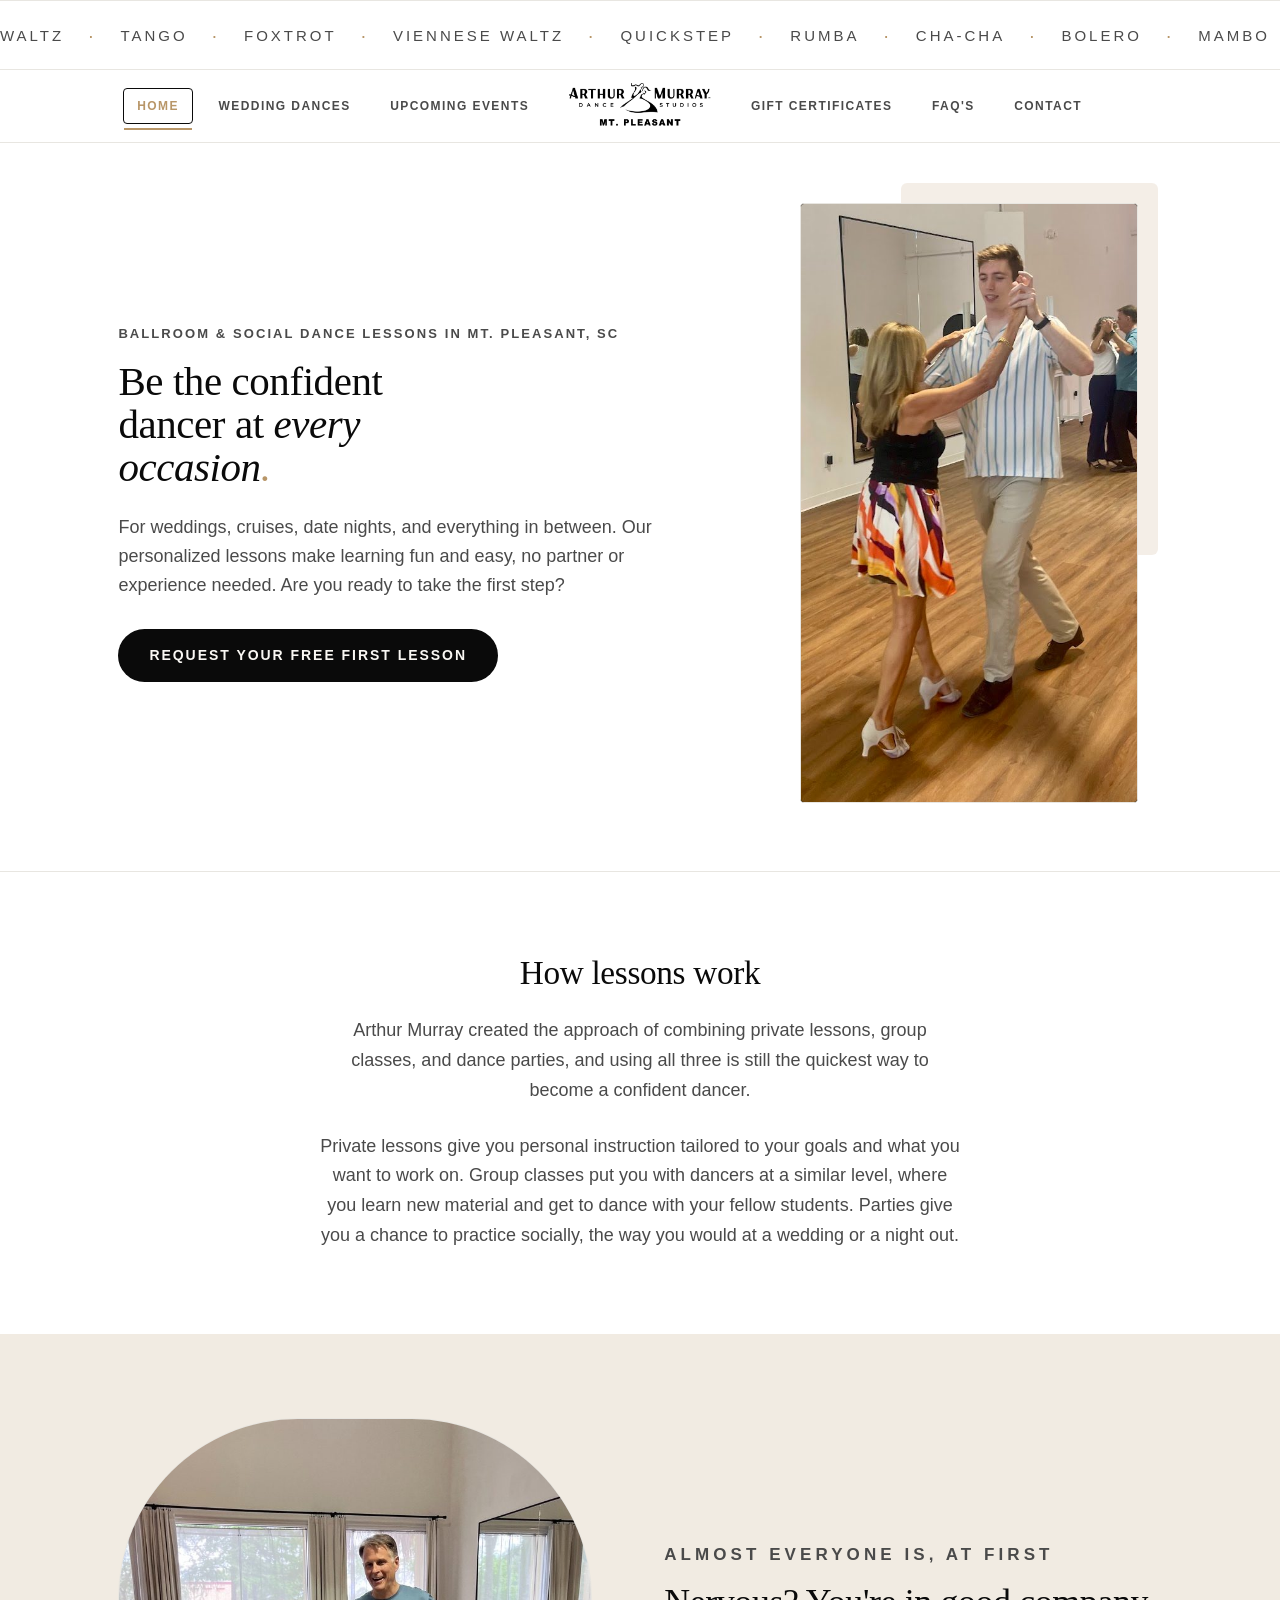
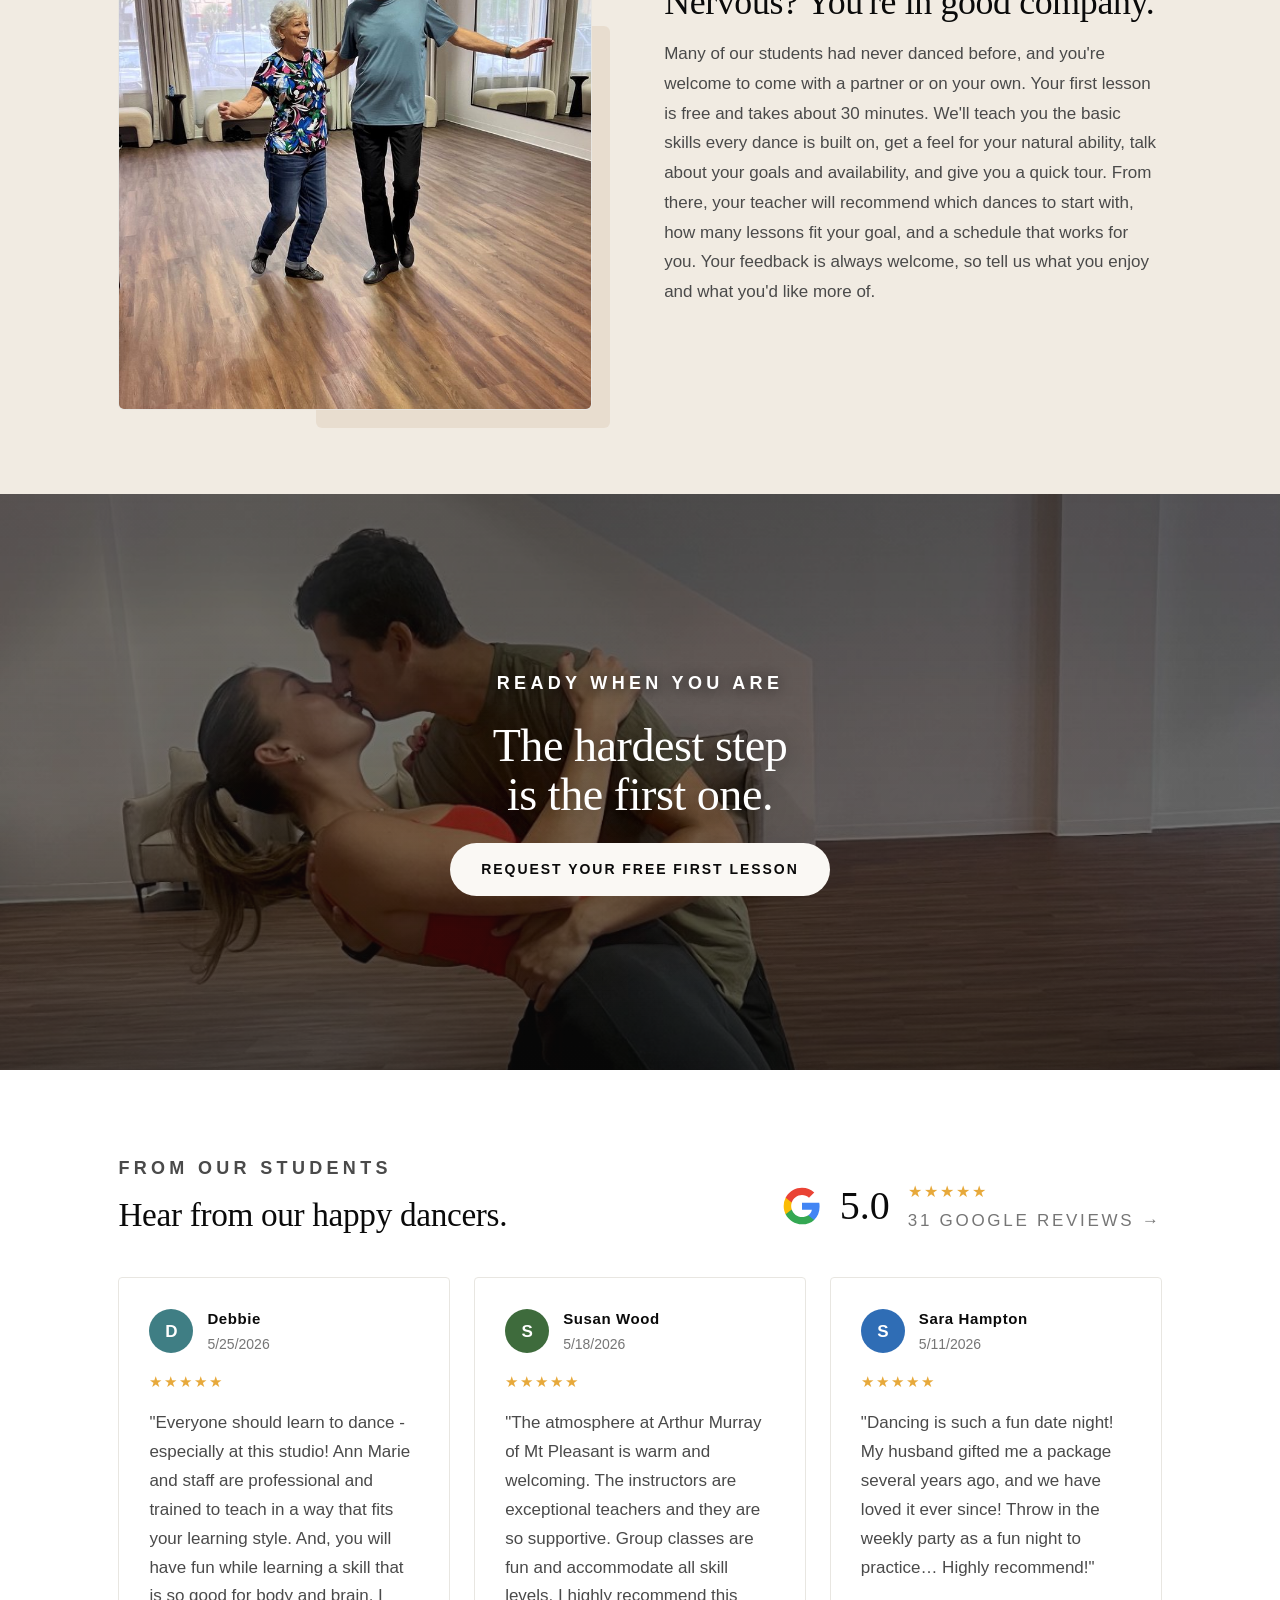
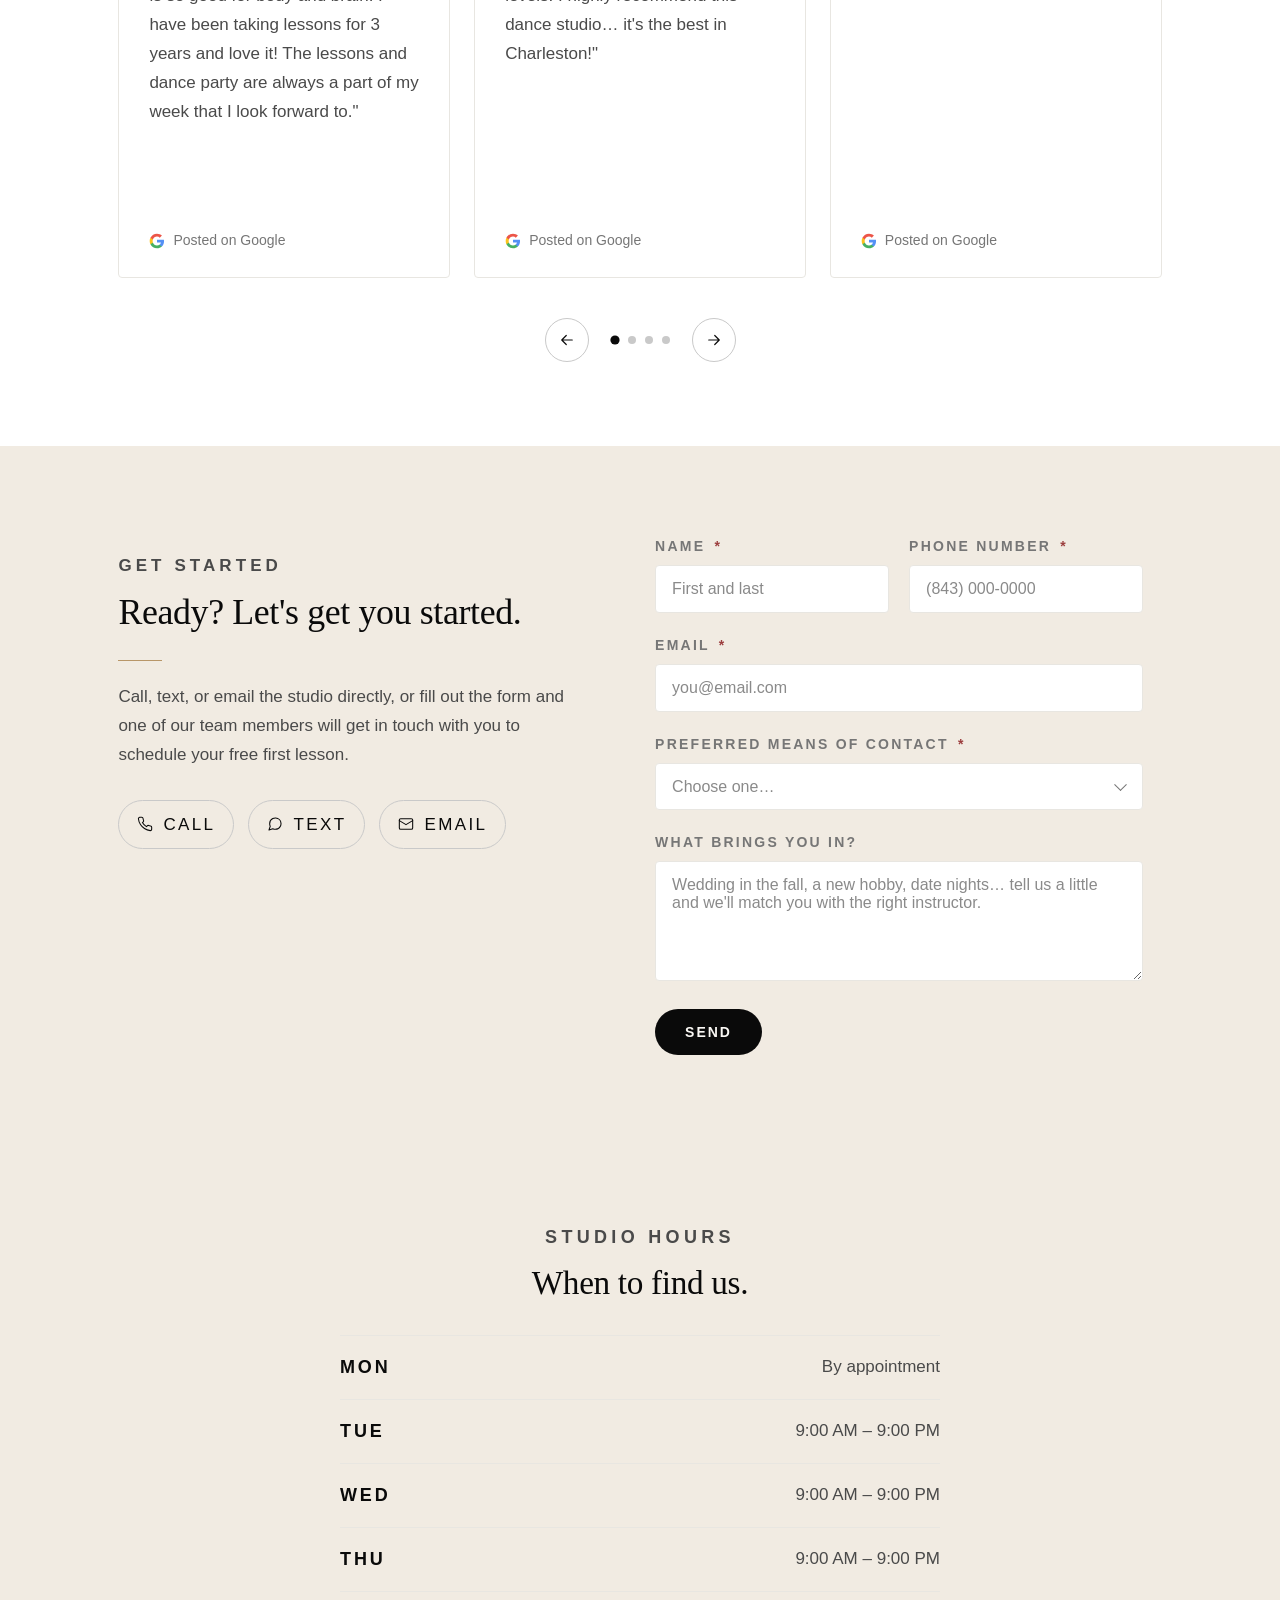
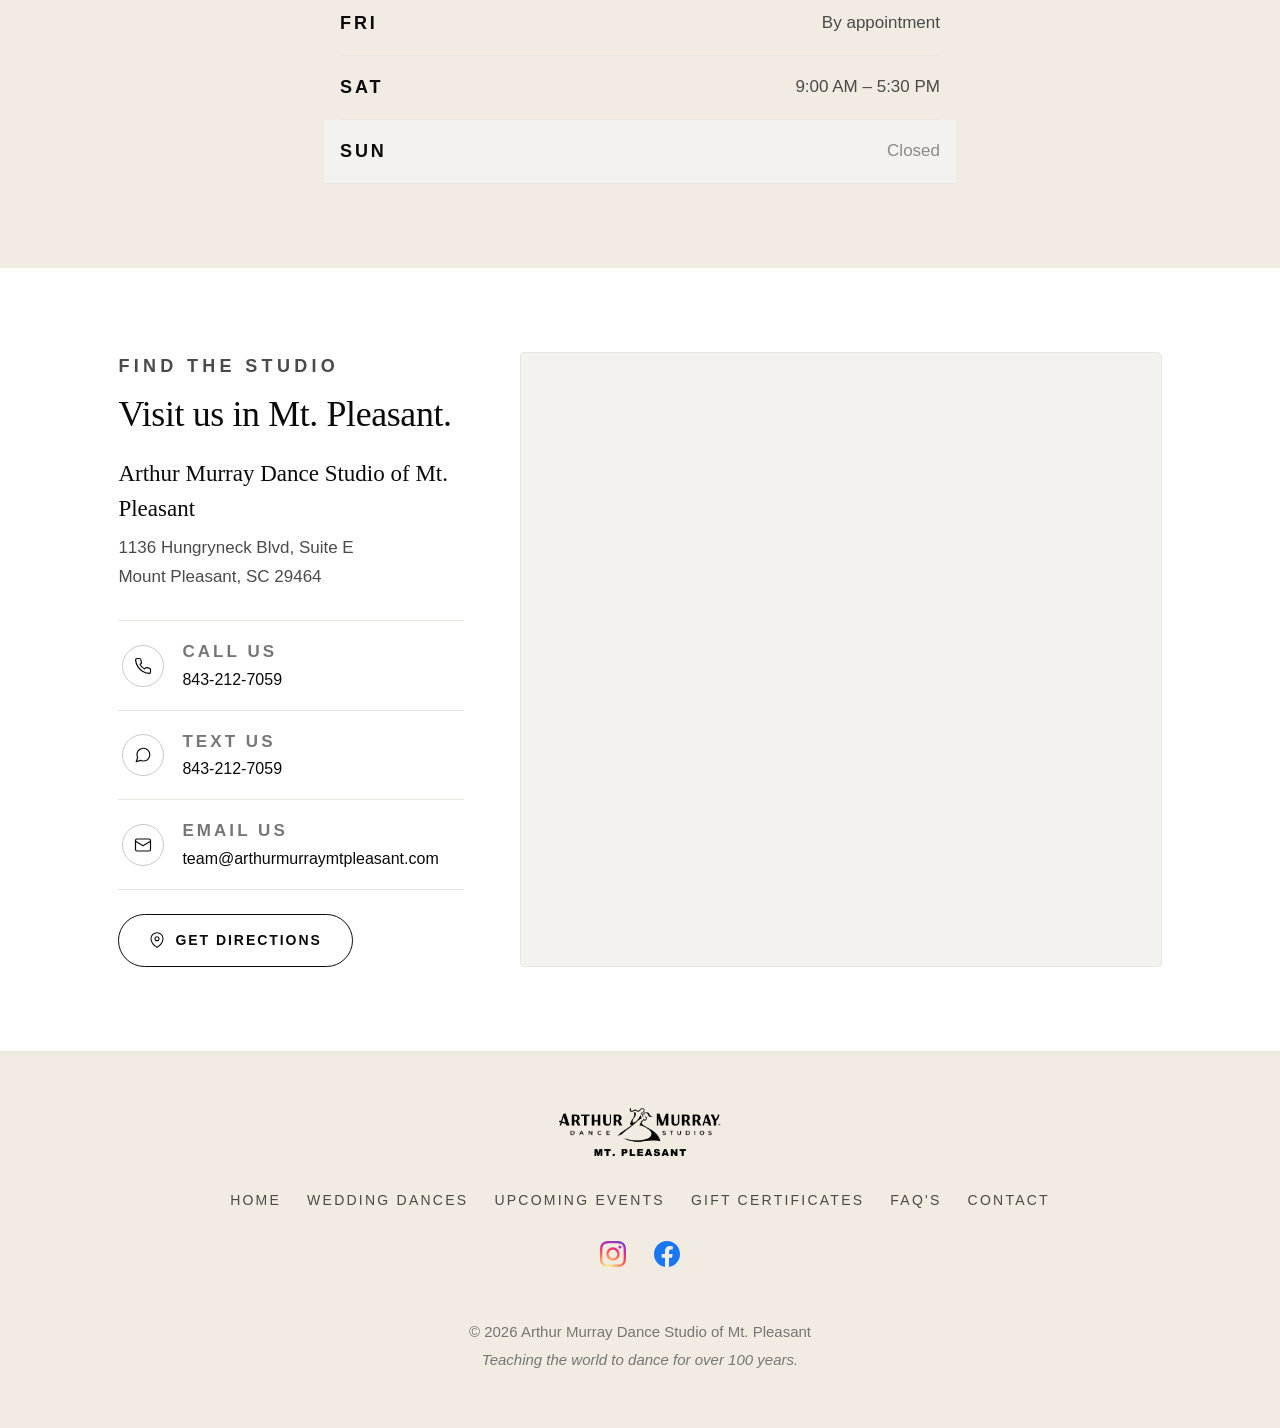
==== commit ebc132be: "Add files via upload" ====
--- a/index.html
+++ b/index.html
@@ -11,11 +11,8 @@
     function gtag(){ dataLayer.push(arguments); }
     gtag('js', new Date());
     gtag('config', 'AW-17691580121');
-    // Google Analytics 4: replace [MY GA4 ID] with your Measurement ID (looks like G-ABC123XYZ).
-    var GA4_ID = '[MY GA4 ID]';
-    if (/^G-/.test(GA4_ID)) gtag('config', GA4_ID);
   </script>
-  <title>Arthur Murray Dance Studio of Mt. Pleasant | Learn to Dance</title>
+  <title>Ballroom Dance Lessons in Mt. Pleasant, SC | Arthur Murray Dance Studio</title>
   <meta name="description" content="Adult ballroom & social dance lessons in Mt. Pleasant, SC. Private lessons, group classes & weekly parties. No partner or experience needed. Book your free first lesson." />
 
   <link rel="icon" type="image/png" sizes="512x512" href="assets/favicon-mark.png" />
@@ -37,9 +34,29 @@
   <meta name="twitter:image" content="https://www.arthurmurraymtpleasant.com/assets/og-image.jpg" />
   <link rel="stylesheet" href="assets/colors_and_type.css" />
   <link rel="stylesheet" href="assets/site.css" />
+  <script type="application/ld+json">
+{
+  "@context": "https://schema.org",
+  "@type": "LocalBusiness",
+  "@id": "https://www.arthurmurraymtpleasant.com/#studio",
+  "name": "Arthur Murray Dance Studio of Mt. Pleasant",
+  "url": "https://www.arthurmurraymtpleasant.com/",
+  "image": "https://www.arthurmurraymtpleasant.com/assets/og-image.jpg",
+  "telephone": "+1-843-212-7059",
+  "email": "team@arthurmurraymtpleasant.com",
+  "address": {
+    "@type": "PostalAddress",
+    "streetAddress": "1136 Hungryneck Blvd, Suite E",
+    "addressLocality": "Mount Pleasant",
+    "addressRegion": "SC",
+    "postalCode": "29464",
+    "addressCountry": "US"
+  }
+}
+  </script>
 </head>
 <body data-page="home">
-<div class="marquee" aria-hidden="true"><div class="marquee__track"><span class="marquee__item">Waltz<span class="marquee__dot">·</span></span><span class="marquee__item">Tango<span class="marquee__dot">·</span></span><span class="marquee__item">Foxtrot<span class="marquee__dot">·</span></span><span class="marquee__item">Viennese Waltz<span class="marquee__dot">·</span></span><span class="marquee__item">Quickstep<span class="marquee__dot">·</span></span><span class="marquee__item">Rumba<span class="marquee__dot">·</span></span><span class="marquee__item">Cha-Cha<span class="marquee__dot">·</span></span><span class="marquee__item">Bolero<span class="marquee__dot">·</span></span><span class="marquee__item">Mambo<span class="marquee__dot">·</span></span><span class="marquee__item">Salsa<span class="marquee__dot">·</span></span><span class="marquee__item">Merengue<span class="marquee__dot">·</span></span><span class="marquee__item">Bachata<span class="marquee__dot">·</span></span><span class="marquee__item">Samba<span class="marquee__dot">·</span></span><span class="marquee__item">East Coast Swing<span class="marquee__dot">·</span></span><span class="marquee__item">West Coast Swing<span class="marquee__dot">·</span></span><span class="marquee__item">Jive<span class="marquee__dot">·</span></span><span class="marquee__item">Hustle<span class="marquee__dot">·</span></span><span class="marquee__item">Carolina Shag<span class="marquee__dot">·</span></span><span class="marquee__item">Country Two-Step<span class="marquee__dot">·</span></span><span class="marquee__item">Nightclub Two-Step<span class="marquee__dot">·</span></span><span class="marquee__item">Argentine Tango<span class="marquee__dot">·</span></span><span class="marquee__item">Paso Doble<span class="marquee__dot">·</span></span><span class="marquee__item">Lindy Hop<span class="marquee__dot">·</span></span><span class="marquee__item">Wedding First Dance<span class="marquee__dot">·</span></span><span class="marquee__item">Waltz<span class="marquee__dot">·</span></span><span class="marquee__item">Tango<span class="marquee__dot">·</span></span><span class="marquee__item">Foxtrot<span class="marquee__dot">·</span></span><span class="marquee__item">Viennese Waltz<span class="marquee__dot">·</span></span><span class="marquee__item">Quickstep<span class="marquee__dot">·</span></span><span class="marquee__item">Rumba<span class="marquee__dot">·</span></span><span class="marquee__item">Cha-Cha<span class="marquee__dot">·</span></span><span class="marquee__item">Bolero<span class="marquee__dot">·</span></span><span class="marquee__item">Mambo<span class="marquee__dot">·</span></span><span class="marquee__item">Salsa<span class="marquee__dot">·</span></span><span class="marquee__item">Merengue<span class="marquee__dot">·</span></span><span class="marquee__item">Bachata<span class="marquee__dot">·</span></span><span class="marquee__item">Samba<span class="marquee__dot">·</span></span><span class="marquee__item">East Coast Swing<span class="marquee__dot">·</span></span><span class="marquee__item">West Coast Swing<span class="marquee__dot">·</span></span><span class="marquee__item">Jive<span class="marquee__dot">·</span></span><span class="marquee__item">Hustle<span class="marquee__dot">·</span></span><span class="marquee__item">Carolina Shag<span class="marquee__dot">·</span></span><span class="marquee__item">Country Two-Step<span class="marquee__dot">·</span></span><span class="marquee__item">Nightclub Two-Step<span class="marquee__dot">·</span></span><span class="marquee__item">Argentine Tango<span class="marquee__dot">·</span></span><span class="marquee__item">Paso Doble<span class="marquee__dot">·</span></span><span class="marquee__item">Lindy Hop<span class="marquee__dot">·</span></span><span class="marquee__item">Wedding First Dance<span class="marquee__dot">·</span></span></div></div><nav class="nav"><div class="nav__inner"><div class="nav__links nav__links--left"><a class="nav__link is-active" href="index.html" aria-current="page">Home</a><a class="nav__link" href="Wedding Dances.html">Wedding Dances</a><a class="nav__link" href="Upcoming Events.html">Upcoming Events</a></div><a class="nav__logo" href="index.html" aria-label="Arthur Murray Dance Studio of Mt. Pleasant home"><img src="assets/logo-lockup.png" alt="Arthur Murray Dance Studios, Mt. Pleasant"/></a><div class="nav__links nav__links--right"><a class="nav__link" href="Gift Certificates.html">Gift Certificates</a><a class="nav__link" href="FAQ.html">FAQ&#x27;s</a><a class="nav__link" href="index.html#start">Contact</a></div><button class="nav__menu-btn" aria-label="Open menu" aria-expanded="false"><span class="nav__menu-label">Menu</span><span class="nav__menu-rule" aria-hidden="true"></span></button></div></nav><section class="hero hero--split" id="top"><div class="hero__grid"><div class="stack"><h1 class="display">Be the confident dancer at <em>every occasion<span class="hl-dot">.</span></em></h1><p class="hero__lede">For weddings, cruises, date nights, and everything in between. Our personalized lessons make learning fun and easy, no partner or experience needed. Are you ready to take the first step?</p><div class="hero__actions"><a class="btn btn--primary" href="#start">Request Your Free First Lesson</a></div></div><div class="hero__framewrap"><div class="hero__frame"><div class="" style="position:absolute;inset:0"><div class="reel" role="img" aria-label="Students dancing at Arthur Murray Mt. Pleasant"><img class="reel__v" src="assets/photos/slide-1.jpg" alt="" aria-hidden="true" style="opacity:1"/><img class="reel__v" src="assets/photos/slide-2.jpg" alt="" aria-hidden="true" style="opacity:0"/><img class="reel__v" src="assets/photos/slide-3.jpg" alt="" aria-hidden="true" style="opacity:0"/><img class="reel__v" src="assets/photos/slide-4.jpg" alt="" aria-hidden="true" style="opacity:0"/><img class="reel__v" src="assets/photos/slide-5.jpg" alt="" aria-hidden="true" style="opacity:0"/></div></div></div></div></div></section><section class="section value" id="story"><div class="wrap wrap--narrow"><h2 class="display">Private lessons, group classes, and weekly parties.</h2><p class="value__lede">Private lessons shape the steps around your goals. Group classes add new patterns and new faces. And our weekly party is where it all comes together: the practice that feels like a night out.</p></div></section><section class="section section--alt"><div class="wrap"><div class="reassure"><div class="reassure__media"><div class="reassure__photo reassure__photo--arch"><img src="assets/photos/nervous.jpg" alt="A smiling couple during a lesson at Arthur Murray Mt. Pleasant"/></div></div><div class="reassure__text"><p class="eyebrow">Almost everyone is, at first</p><h2 class="display">Nervous? You&#x27;re in good company.</h2><p>Most students arrive certain they have two left feet, then surprise themselves within the first ten minutes. We keep it patient, relaxed, and genuinely fun.</p><ul class="reassure__list"><li><span class="reassure__num">01</span><span>Your first lesson is on us. No pressure, no commitment.</span></li><li><span class="reassure__num">02</span><span>Patient instructors who teach adults every single day.</span></li><li><span class="reassure__num">03</span><span>A warm, social crowd you&#x27;ll look forward to seeing each week.</span></li></ul></div></div></div></section><section class="photoband"><img class="photoband__img" src="assets/photos/band.jpg" alt="A couple dancing at Arthur Murray Mt. Pleasant"/><div class="photoband__content"><p class="eyebrow photoband__eyebrow">Ready when you are</p><h2 class="display photoband__title">The hardest step<br/>is the first one.</h2><a class="btn btn--ondark" href="#start">Request Your Free First Lesson</a></div></section><section class="section reviews" id="reviews"><div class="wrap"><div class="reviews__head"><div class="reviews__title"><p class="eyebrow">From our students</p><h2 class="display" style="margin-top:14px">Hear from our happy dancers.</h2></div><div class="gbadge"><svg viewBox="0 0 48 48" class="gbadge__logo"><path fill="#4285F4" d="M45.12 24.5c0-1.56-.14-3.06-.4-4.5H24v8.51h11.84c-.51 2.75-2.06 5.08-4.39 6.64v5.52h7.11c4.16-3.83 6.56-9.47 6.56-16.17z"></path><path fill="#34A853" d="M24 46c5.94 0 10.92-1.97 14.56-5.33l-7.11-5.52c-1.97 1.32-4.49 2.1-7.45 2.1-5.73 0-10.58-3.87-12.31-9.07H4.34v5.7C7.96 41.07 15.4 46 24 46z"></path><path fill="#FBBC05" d="M11.69 28.18c-.44-1.32-.69-2.73-.69-4.18s.25-2.86.69-4.18v-5.7H4.34A21.99 21.99 0 0 0 2 24c0 3.55.85 6.91 2.34 9.88l7.35-5.7z"></path><path fill="#EA4335" d="M24 10.75c3.23 0 6.13 1.11 8.41 3.29l6.31-6.31C34.91 4.18 29.93 2 24 2 15.4 2 7.96 6.93 4.34 14.12l7.35 5.7c1.73-5.2 6.58-9.07 12.31-9.07z"></path></svg><div class="gbadge__score">5.0</div><div class="gbadge__meta"><div class="gbadge__stars"><span>★★★★★</span></div><a class="gbadge__count" href="https://share.google/LR0pyaYVrIhL8RW0n" target="_blank" rel="noopener">31 Google reviews →</a></div></div></div><div class="reviews__viewport"><div class="reviews__track" style="transform:translateX(calc(-0% - 0px))"><article class="rcard"><div class="rcard__top"><div class="rcard__avatar" style="background:#3F7E84">D</div><div class="rcard__who"><div class="rcard__name">Debbie</div><div class="rcard__date">5/25/2026</div></div></div><div class="rcard__stars"><span>★★★★★</span></div><p class="rcard__body">&quot;Everyone should learn to dance - especially at this studio! Ann Marie and staff are professional and trained to teach in a way that fits your learning style. And, you will have fun while learning a skill that is so good for body and brain. I have been taking lessons for 3 years and love it! The lessons and dance party are always a part of my week that I look forward to.&quot;</p><div class="rcard__src"><svg viewBox="0 0 48 48" class="rcard__g"><path fill="#4285F4" d="M45.12 24.5c0-1.56-.14-3.06-.4-4.5H24v8.51h11.84c-.51 2.75-2.06 5.08-4.39 6.64v5.52h7.11c4.16-3.83 6.56-9.47 6.56-16.17z"></path><path fill="#34A853" d="M24 46c5.94 0 10.92-1.97 14.56-5.33l-7.11-5.52c-1.97 1.32-4.49 2.1-7.45 2.1-5.73 0-10.58-3.87-12.31-9.07H4.34v5.7C7.96 41.07 15.4 46 24 46z"></path><path fill="#FBBC05" d="M11.69 28.18c-.44-1.32-.69-2.73-.69-4.18s.25-2.86.69-4.18v-5.7H4.34A21.99 21.99 0 0 0 2 24c0 3.55.85 6.91 2.34 9.88l7.35-5.7z"></path><path fill="#EA4335" d="M24 10.75c3.23 0 6.13 1.11 8.41 3.29l6.31-6.31C34.91 4.18 29.93 2 24 2 15.4 2 7.96 6.93 4.34 14.12l7.35 5.7c1.73-5.2 6.58-9.07 12.31-9.07z"></path></svg> Posted on Google</div></article><article class="rcard"><div class="rcard__top"><div class="rcard__avatar" style="background:#3E6B3C">S</div><div class="rcard__who"><div class="rcard__name">Susan Wood</div><div class="rcard__date">5/18/2026</div></div></div><div class="rcard__stars"><span>★★★★★</span></div><p class="rcard__body">&quot;The atmosphere at Arthur Murray of Mt Pleasant is warm and welcoming. The instructors are exceptional teachers and they are so supportive. Group classes are fun and accommodate all skill levels. I highly recommend this dance studio… it&#x27;s the best in Charleston!&quot;</p><div class="rcard__src"><svg viewBox="0 0 48 48" class="rcard__g"><path fill="#4285F4" d="M45.12 24.5c0-1.56-.14-3.06-.4-4.5H24v8.51h11.84c-.51 2.75-2.06 5.08-4.39 6.64v5.52h7.11c4.16-3.83 6.56-9.47 6.56-16.17z"></path><path fill="#34A853" d="M24 46c5.94 0 10.92-1.97 14.56-5.33l-7.11-5.52c-1.97 1.32-4.49 2.1-7.45 2.1-5.73 0-10.58-3.87-12.31-9.07H4.34v5.7C7.96 41.07 15.4 46 24 46z"></path><path fill="#FBBC05" d="M11.69 28.18c-.44-1.32-.69-2.73-.69-4.18s.25-2.86.69-4.18v-5.7H4.34A21.99 21.99 0 0 0 2 24c0 3.55.85 6.91 2.34 9.88l7.35-5.7z"></path><path fill="#EA4335" d="M24 10.75c3.23 0 6.13 1.11 8.41 3.29l6.31-6.31C34.91 4.18 29.93 2 24 2 15.4 2 7.96 6.93 4.34 14.12l7.35 5.7c1.73-5.2 6.58-9.07 12.31-9.07z"></path></svg> Posted on Google</div></article><article class="rcard"><div class="rcard__top"><div class="rcard__avatar" style="background:#2F6DB5">S</div><div class="rcard__who"><div class="rcard__name">Sara Hampton</div><div class="rcard__date">5/11/2026</div></div></div><div class="rcard__stars"><span>★★★★★</span></div><p class="rcard__body">&quot;Dancing is such a fun date night! My husband gifted me a package several years ago, and we have loved it ever since! Throw in the weekly party as a fun night to practice… Highly recommend!&quot;</p><div class="rcard__src"><svg viewBox="0 0 48 48" class="rcard__g"><path fill="#4285F4" d="M45.12 24.5c0-1.56-.14-3.06-.4-4.5H24v8.51h11.84c-.51 2.75-2.06 5.08-4.39 6.64v5.52h7.11c4.16-3.83 6.56-9.47 6.56-16.17z"></path><path fill="#34A853" d="M24 46c5.94 0 10.92-1.97 14.56-5.33l-7.11-5.52c-1.97 1.32-4.49 2.1-7.45 2.1-5.73 0-10.58-3.87-12.31-9.07H4.34v5.7C7.96 41.07 15.4 46 24 46z"></path><path fill="#FBBC05" d="M11.69 28.18c-.44-1.32-.69-2.73-.69-4.18s.25-2.86.69-4.18v-5.7H4.34A21.99 21.99 0 0 0 2 24c0 3.55.85 6.91 2.34 9.88l7.35-5.7z"></path><path fill="#EA4335" d="M24 10.75c3.23 0 6.13 1.11 8.41 3.29l6.31-6.31C34.91 4.18 29.93 2 24 2 15.4 2 7.96 6.93 4.34 14.12l7.35 5.7c1.73-5.2 6.58-9.07 12.31-9.07z"></path></svg> Posted on Google</div></article><article class="rcard"><div class="rcard__top"><div class="rcard__avatar" style="background:#6E4593">L</div><div class="rcard__who"><div class="rcard__name">Linda Canterbury</div><div class="rcard__date">5/4/2026</div></div></div><div class="rcard__stars"><span>★★★★★</span></div><p class="rcard__body">&quot;I absolutely LOVE dancing at Arthur Murray. The new Mt Pleasant location is convenient and taking lessons here brings me true JOY. Dance lessons are the highlight of my week. I cannot recommend Arthur Murray Mt Pleasant enough. I love it here!&quot;</p><div class="rcard__src"><svg viewBox="0 0 48 48" class="rcard__g"><path fill="#4285F4" d="M45.12 24.5c0-1.56-.14-3.06-.4-4.5H24v8.51h11.84c-.51 2.75-2.06 5.08-4.39 6.64v5.52h7.11c4.16-3.83 6.56-9.47 6.56-16.17z"></path><path fill="#34A853" d="M24 46c5.94 0 10.92-1.97 14.56-5.33l-7.11-5.52c-1.97 1.32-4.49 2.1-7.45 2.1-5.73 0-10.58-3.87-12.31-9.07H4.34v5.7C7.96 41.07 15.4 46 24 46z"></path><path fill="#FBBC05" d="M11.69 28.18c-.44-1.32-.69-2.73-.69-4.18s.25-2.86.69-4.18v-5.7H4.34A21.99 21.99 0 0 0 2 24c0 3.55.85 6.91 2.34 9.88l7.35-5.7z"></path><path fill="#EA4335" d="M24 10.75c3.23 0 6.13 1.11 8.41 3.29l6.31-6.31C34.91 4.18 29.93 2 24 2 15.4 2 7.96 6.93 4.34 14.12l7.35 5.7c1.73-5.2 6.58-9.07 12.31-9.07z"></path></svg> Posted on Google</div></article><article class="rcard"><div class="rcard__top"><div class="rcard__avatar" style="background:#6B7B82">K</div><div class="rcard__who"><div class="rcard__name">Katie Knies</div><div class="rcard__date">1/19/2026</div></div></div><div class="rcard__stars"><span>★★★★★</span></div><p class="rcard__body">&quot;AnnMarie is truly one of a kind. Whether you want to choreograph a wedding dance, learn salsa or shag, start competing, or you&#x27;re simply curious and have never danced a day in your life, this is the place to be. AnnMarie and her staff meet you exactly where you are and support you every step of the way. I can&#x27;t recommend them highly enough.&quot;</p><div class="rcard__src"><svg viewBox="0 0 48 48" class="rcard__g"><path fill="#4285F4" d="M45.12 24.5c0-1.56-.14-3.06-.4-4.5H24v8.51h11.84c-.51 2.75-2.06 5.08-4.39 6.64v5.52h7.11c4.16-3.83 6.56-9.47 6.56-16.17z"></path><path fill="#34A853" d="M24 46c5.94 0 10.92-1.97 14.56-5.33l-7.11-5.52c-1.97 1.32-4.49 2.1-7.45 2.1-5.73 0-10.58-3.87-12.31-9.07H4.34v5.7C7.96 41.07 15.4 46 24 46z"></path><path fill="#FBBC05" d="M11.69 28.18c-.44-1.32-.69-2.73-.69-4.18s.25-2.86.69-4.18v-5.7H4.34A21.99 21.99 0 0 0 2 24c0 3.55.85 6.91 2.34 9.88l7.35-5.7z"></path><path fill="#EA4335" d="M24 10.75c3.23 0 6.13 1.11 8.41 3.29l6.31-6.31C34.91 4.18 29.93 2 24 2 15.4 2 7.96 6.93 4.34 14.12l7.35 5.7c1.73-5.2 6.58-9.07 12.31-9.07z"></path></svg> Posted on Google</div></article><article class="rcard"><div class="rcard__top"><div class="rcard__avatar" style="background:#3A7CA5">C</div><div class="rcard__who"><div class="rcard__name">Crystal Wickersham</div><div class="rcard__date">3/16/2026</div></div></div><div class="rcard__stars"><span>★★★★★</span></div><p class="rcard__body">&quot;I have been taking lessons with AnneMarie and her staff for well over a year. As a &#x27;Senior&#x27; with mobility issues I had concerns. AnneMarie and Maria were extremely patient with me and never pushed me to do more than I felt I could safely do. I feel better and stronger than I have in a while, and my doctor always tells me &#x27;Keep Dancing!&#x27; I live in Summerville, and it&#x27;s well worth the drive to Mt Pleasant!&quot;</p><div class="rcard__src"><svg viewBox="0 0 48 48" class="rcard__g"><path fill="#4285F4" d="M45.12 24.5c0-1.56-.14-3.06-.4-4.5H24v8.51h11.84c-.51 2.75-2.06 5.08-4.39 6.64v5.52h7.11c4.16-3.83 6.56-9.47 6.56-16.17z"></path><path fill="#34A853" d="M24 46c5.94 0 10.92-1.97 14.56-5.33l-7.11-5.52c-1.97 1.32-4.49 2.1-7.45 2.1-5.73 0-10.58-3.87-12.31-9.07H4.34v5.7C7.96 41.07 15.4 46 24 46z"></path><path fill="#FBBC05" d="M11.69 28.18c-.44-1.32-.69-2.73-.69-4.18s.25-2.86.69-4.18v-5.7H4.34A21.99 21.99 0 0 0 2 24c0 3.55.85 6.91 2.34 9.88l7.35-5.7z"></path><path fill="#EA4335" d="M24 10.75c3.23 0 6.13 1.11 8.41 3.29l6.31-6.31C34.91 4.18 29.93 2 24 2 15.4 2 7.96 6.93 4.34 14.12l7.35 5.7c1.73-5.2 6.58-9.07 12.31-9.07z"></path></svg> Posted on Google</div></article><article class="rcard"><div class="rcard__top"><div class="rcard__avatar" style="background:#4A6B82">M</div><div class="rcard__who"><div class="rcard__name">Matt Costa</div><div class="rcard__date">2/16/2026</div></div></div><div class="rcard__stars"><span>★★★★★</span></div><p class="rcard__body">&quot;I was the sort of person who would have &#x27;never been caught dead on the dance floor,&#x27; so to speak. AnnMarie helped me change that! As someone who was petrified of dancing, AnnMarie was able to make even the most challenging dances comfortable. Her down-to-earth communication makes you feel like an individual with personal goals rather than a number on a student roster.&quot;</p><div class="rcard__src"><svg viewBox="0 0 48 48" class="rcard__g"><path fill="#4285F4" d="M45.12 24.5c0-1.56-.14-3.06-.4-4.5H24v8.51h11.84c-.51 2.75-2.06 5.08-4.39 6.64v5.52h7.11c4.16-3.83 6.56-9.47 6.56-16.17z"></path><path fill="#34A853" d="M24 46c5.94 0 10.92-1.97 14.56-5.33l-7.11-5.52c-1.97 1.32-4.49 2.1-7.45 2.1-5.73 0-10.58-3.87-12.31-9.07H4.34v5.7C7.96 41.07 15.4 46 24 46z"></path><path fill="#FBBC05" d="M11.69 28.18c-.44-1.32-.69-2.73-.69-4.18s.25-2.86.69-4.18v-5.7H4.34A21.99 21.99 0 0 0 2 24c0 3.55.85 6.91 2.34 9.88l7.35-5.7z"></path><path fill="#EA4335" d="M24 10.75c3.23 0 6.13 1.11 8.41 3.29l6.31-6.31C34.91 4.18 29.93 2 24 2 15.4 2 7.96 6.93 4.34 14.12l7.35 5.7c1.73-5.2 6.58-9.07 12.31-9.07z"></path></svg> Posted on Google</div></article><article class="rcard"><div class="rcard__top"><div class="rcard__avatar" style="background:#8A6E5E">D</div><div class="rcard__who"><div class="rcard__name">David Alexander</div><div class="rcard__date">2/2/2026</div></div></div><div class="rcard__stars"><span>★★★★★</span></div><p class="rcard__body">&quot;When I began taking dance lessons, I did it only for my wife and viewed it a short term commitment. Three years later it has become something we both enjoy and time we value… She adapts her teaching to your individual learning style, making the lessons fun instead of anxiety producing. I would give Ann Marie more than 5 stars if it were possible!&quot;</p><div class="rcard__src"><svg viewBox="0 0 48 48" class="rcard__g"><path fill="#4285F4" d="M45.12 24.5c0-1.56-.14-3.06-.4-4.5H24v8.51h11.84c-.51 2.75-2.06 5.08-4.39 6.64v5.52h7.11c4.16-3.83 6.56-9.47 6.56-16.17z"></path><path fill="#34A853" d="M24 46c5.94 0 10.92-1.97 14.56-5.33l-7.11-5.52c-1.97 1.32-4.49 2.1-7.45 2.1-5.73 0-10.58-3.87-12.31-9.07H4.34v5.7C7.96 41.07 15.4 46 24 46z"></path><path fill="#FBBC05" d="M11.69 28.18c-.44-1.32-.69-2.73-.69-4.18s.25-2.86.69-4.18v-5.7H4.34A21.99 21.99 0 0 0 2 24c0 3.55.85 6.91 2.34 9.88l7.35-5.7z"></path><path fill="#EA4335" d="M24 10.75c3.23 0 6.13 1.11 8.41 3.29l6.31-6.31C34.91 4.18 29.93 2 24 2 15.4 2 7.96 6.93 4.34 14.12l7.35 5.7c1.73-5.2 6.58-9.07 12.31-9.07z"></path></svg> Posted on Google</div></article><article class="rcard"><div class="rcard__top"><div class="rcard__avatar" style="background:#8E6F47">K</div><div class="rcard__who"><div class="rcard__name">Kambridge Montgomery</div><div class="rcard__date">3/2/2026</div></div></div><div class="rcard__stars"><span>★★★★★</span></div><p class="rcard__body">&quot;Excellent professional instructors. I&#x27;ve danced with Maria, Charles, and Anne Marie. All are great and bring unique strengths to each dance. They focus on your goals and your interests. Sometimes we are working towards a special occasion and sometimes we just dance for the fun of it. It&#x27;s a great time for the mind and body. Highly recommend.&quot;</p><div class="rcard__src"><svg viewBox="0 0 48 48" class="rcard__g"><path fill="#4285F4" d="M45.12 24.5c0-1.56-.14-3.06-.4-4.5H24v8.51h11.84c-.51 2.75-2.06 5.08-4.39 6.64v5.52h7.11c4.16-3.83 6.56-9.47 6.56-16.17z"></path><path fill="#34A853" d="M24 46c5.94 0 10.92-1.97 14.56-5.33l-7.11-5.52c-1.97 1.32-4.49 2.1-7.45 2.1-5.73 0-10.58-3.87-12.31-9.07H4.34v5.7C7.96 41.07 15.4 46 24 46z"></path><path fill="#FBBC05" d="M11.69 28.18c-.44-1.32-.69-2.73-.69-4.18s.25-2.86.69-4.18v-5.7H4.34A21.99 21.99 0 0 0 2 24c0 3.55.85 6.91 2.34 9.88l7.35-5.7z"></path><path fill="#EA4335" d="M24 10.75c3.23 0 6.13 1.11 8.41 3.29l6.31-6.31C34.91 4.18 29.93 2 24 2 15.4 2 7.96 6.93 4.34 14.12l7.35 5.7c1.73-5.2 6.58-9.07 12.31-9.07z"></path></svg> Posted on Google</div></article><article class="rcard"><div class="rcard__top"><div class="rcard__avatar" style="background:#5A5A5A">u</div><div class="rcard__who"><div class="rcard__name">uai godwin</div><div class="rcard__date">1/19/2026</div></div></div><div class="rcard__stars"><span>★★★★★</span></div><p class="rcard__body">&quot;The best dance lesson experience! Instructor AnnMarie genuinely understands how to balance the technical details of teaching dances while also making it truly enjoyable for the student. Not an easy feat but she does it with ease! If you want to learn to dance and also enjoy the journey, this is the place!&quot;</p><div class="rcard__src"><svg viewBox="0 0 48 48" class="rcard__g"><path fill="#4285F4" d="M45.12 24.5c0-1.56-.14-3.06-.4-4.5H24v8.51h11.84c-.51 2.75-2.06 5.08-4.39 6.64v5.52h7.11c4.16-3.83 6.56-9.47 6.56-16.17z"></path><path fill="#34A853" d="M24 46c5.94 0 10.92-1.97 14.56-5.33l-7.11-5.52c-1.97 1.32-4.49 2.1-7.45 2.1-5.73 0-10.58-3.87-12.31-9.07H4.34v5.7C7.96 41.07 15.4 46 24 46z"></path><path fill="#FBBC05" d="M11.69 28.18c-.44-1.32-.69-2.73-.69-4.18s.25-2.86.69-4.18v-5.7H4.34A21.99 21.99 0 0 0 2 24c0 3.55.85 6.91 2.34 9.88l7.35-5.7z"></path><path fill="#EA4335" d="M24 10.75c3.23 0 6.13 1.11 8.41 3.29l6.31-6.31C34.91 4.18 29.93 2 24 2 15.4 2 7.96 6.93 4.34 14.12l7.35 5.7c1.73-5.2 6.58-9.07 12.31-9.07z"></path></svg> Posted on Google</div></article><article class="rcard"><div class="rcard__top"><div class="rcard__avatar" style="background:#2F6DB5">C</div><div class="rcard__who"><div class="rcard__name">Conner Patton</div><div class="rcard__date">12/8/2025</div></div></div><div class="rcard__stars"><span>★★★★★</span></div><p class="rcard__body">&quot;What makes it deserving of 5 stars is the teaching. Whether you are low or high level, the atmosphere of the dance studio is one of welcomed curiosity and fun… AM Mt Pleasant strikes the perfect balance. With a nearly unnatural skill to understand what every person needs, both in technique and in enjoyment… Learning is a marathon, and AM Mt Pleasant gives you the mechanics, the fuel, and the desire to keep going. Highly recommend.&quot;</p><div class="rcard__src"><svg viewBox="0 0 48 48" class="rcard__g"><path fill="#4285F4" d="M45.12 24.5c0-1.56-.14-3.06-.4-4.5H24v8.51h11.84c-.51 2.75-2.06 5.08-4.39 6.64v5.52h7.11c4.16-3.83 6.56-9.47 6.56-16.17z"></path><path fill="#34A853" d="M24 46c5.94 0 10.92-1.97 14.56-5.33l-7.11-5.52c-1.97 1.32-4.49 2.1-7.45 2.1-5.73 0-10.58-3.87-12.31-9.07H4.34v5.7C7.96 41.07 15.4 46 24 46z"></path><path fill="#FBBC05" d="M11.69 28.18c-.44-1.32-.69-2.73-.69-4.18s.25-2.86.69-4.18v-5.7H4.34A21.99 21.99 0 0 0 2 24c0 3.55.85 6.91 2.34 9.88l7.35-5.7z"></path><path fill="#EA4335" d="M24 10.75c3.23 0 6.13 1.11 8.41 3.29l6.31-6.31C34.91 4.18 29.93 2 24 2 15.4 2 7.96 6.93 4.34 14.12l7.35 5.7c1.73-5.2 6.58-9.07 12.31-9.07z"></path></svg> Posted on Google</div></article><article class="rcard"><div class="rcard__top"><div class="rcard__avatar" style="background:#9C3E3E">d</div><div class="rcard__who"><div class="rcard__name">dung vo</div><div class="rcard__date">12/22/2025</div></div></div><div class="rcard__stars"><span>★★★★★</span></div><p class="rcard__body">&quot;This is a wonderful experience. A great way to boost self confidence! Recommend for anyone that thought they have two left feet! Could also be a great consistent date night for couples!&quot;</p><div class="rcard__src"><svg viewBox="0 0 48 48" class="rcard__g"><path fill="#4285F4" d="M45.12 24.5c0-1.56-.14-3.06-.4-4.5H24v8.51h11.84c-.51 2.75-2.06 5.08-4.39 6.64v5.52h7.11c4.16-3.83 6.56-9.47 6.56-16.17z"></path><path fill="#34A853" d="M24 46c5.94 0 10.92-1.97 14.56-5.33l-7.11-5.52c-1.97 1.32-4.49 2.1-7.45 2.1-5.73 0-10.58-3.87-12.31-9.07H4.34v5.7C7.96 41.07 15.4 46 24 46z"></path><path fill="#FBBC05" d="M11.69 28.18c-.44-1.32-.69-2.73-.69-4.18s.25-2.86.69-4.18v-5.7H4.34A21.99 21.99 0 0 0 2 24c0 3.55.85 6.91 2.34 9.88l7.35-5.7z"></path><path fill="#EA4335" d="M24 10.75c3.23 0 6.13 1.11 8.41 3.29l6.31-6.31C34.91 4.18 29.93 2 24 2 15.4 2 7.96 6.93 4.34 14.12l7.35 5.7c1.73-5.2 6.58-9.07 12.31-9.07z"></path></svg> Posted on Google</div></article></div></div><div class="reviews__nav"><button class="reviews__arrow" aria-label="Previous reviews"><svg viewBox="0 0 24 24" fill="none" stroke="currentColor" stroke-width="1.6" stroke-linecap="round" stroke-linejoin="round" style="width:18px;height:18px;transform:rotate(180deg)"><path d="M5 12h14M13 6l6 6-6 6"></path></svg></button><div class="reviews__dots"><button class="reviews__dot" aria-current="true" aria-label="Reviews page 1"></button><button class="reviews__dot" aria-current="false" aria-label="Reviews page 2"></button><button class="reviews__dot" aria-current="false" aria-label="Reviews page 3"></button><button class="reviews__dot" aria-current="false" aria-label="Reviews page 4"></button></div><button class="reviews__arrow" aria-label="Next reviews"><svg viewBox="0 0 24 24" fill="none" stroke="currentColor" stroke-width="1.6" stroke-linecap="round" stroke-linejoin="round" style="width:18px;height:18px"><path d="M5 12h14M13 6l6 6-6 6"></path></svg></button></div></div></section><section class="section lead" id="start"><div class="wrap"><div class="lead__grid"><div class="lead__intro"><p class="eyebrow">Get started</p><h2 class="display" style="margin-top:14px">Ready? Let&#x27;s get you started.</h2><hr class="rule-short"/><p>Call, text, or email the studio directly, or fill out the form and one of our team members will get in touch with you to schedule your free first lesson.</p><div class="lead__contacts"><a class="chip" href="tel:+18432127059"><svg viewBox="0 0 24 24" fill="none" stroke="currentColor" stroke-width="1.6" stroke-linecap="round" stroke-linejoin="round"><path d="M22 16.92v3a2 2 0 0 1-2.18 2 19.79 19.79 0 0 1-8.63-3.07 19.5 19.5 0 0 1-6-6 19.79 19.79 0 0 1-3.07-8.67A2 2 0 0 1 4.11 2h3a2 2 0 0 1 2 1.72c.13.96.36 1.9.7 2.81a2 2 0 0 1-.45 2.11L8.09 9.91a16 16 0 0 0 6 6l1.27-1.27a2 2 0 0 1 2.11-.45c.91.34 1.85.57 2.81.7A2 2 0 0 1 22 16.92z"></path></svg> Call</a><a class="chip" href="sms:+18432127059"><svg viewBox="0 0 24 24" fill="none" stroke="currentColor" stroke-width="1.6" stroke-linecap="round" stroke-linejoin="round"><path d="M21 11.5a8.38 8.38 0 0 1-.9 3.8 8.5 8.5 0 0 1-7.6 4.7 8.38 8.38 0 0 1-3.8-.9L3 21l1.9-5.7a8.38 8.38 0 0 1-.9-3.8 8.5 8.5 0 0 1 4.7-7.6 8.38 8.38 0 0 1 3.8-.9h.5a8.48 8.48 0 0 1 8 8v.5z"></path></svg> Text</a><a class="chip" href="mailto:team@arthurmurraymtpleasant.com"><svg viewBox="0 0 24 24" fill="none" stroke="currentColor" stroke-width="1.6" stroke-linecap="round" stroke-linejoin="round"><rect x="2" y="4" width="20" height="16" rx="2"></rect><path d="m22 7-10 6L2 7"></path></svg> Email</a></div></div><form class="form" novalidate=""><input type="hidden" name="_subject" value="New lead from arthurmurraymtpleasant.com"/><div class="field--row"><div class="field"><label for="lf-name">Name <span class="req">*</span></label><input id="lf-name" name="name" type="text" required="" placeholder="First and last" autoComplete="name"/></div><div class="field"><label for="lf-phone">Phone Number <span class="req">*</span></label><input id="lf-phone" name="phone" type="tel" required="" placeholder="(843) 000-0000" autoComplete="tel"/></div></div><div class="field"><label for="lf-email">Email <span class="req">*</span></label><input id="lf-email" name="email" type="email" required="" placeholder="you@email.com" autoComplete="email"/></div><div class="field"><label for="lf-contact">Preferred means of contact <span class="req">*</span></label><div class="field__select"><select id="lf-contact" name="preferred_contact" required=""><option value="" disabled="" selected="">Choose one…</option><option value="Email">Email</option><option value="Phone call">Phone call</option><option value="Text message">Text message</option></select></div></div><div class="field"><label for="lf-msg">What brings you in?</label><textarea id="lf-msg" name="message" placeholder="Wedding in the fall, a new hobby, date nights… tell us a little and we&#x27;ll match you with the right instructor."></textarea></div><div class="form__foot"><button class="btn btn--primary form__btn" type="submit">Send</button></div></form></div></div></section><section class="section hours-block" id="hours"><div class="wrap"><p class="eyebrow">Studio hours</p><h2 class="display" style="margin-top:14px">When to find us.</h2><ul class="hours-list"><li class=""><span class="day">Mon</span><span class="">By appointment</span></li><li class=""><span class="day">Tue</span><span class="">9:00 AM – 9:00 PM</span></li><li class=""><span class="day">Wed</span><span class="">9:00 AM – 9:00 PM</span></li><li class=""><span class="day">Thu</span><span class="">9:00 AM – 9:00 PM</span></li><li class=""><span class="day">Fri</span><span class="">By appointment</span></li><li class=""><span class="day">Sat</span><span class="">9:00 AM – 5:30 PM</span></li><li class="is-today"><span class="day">Sun</span><span class="closed">Closed</span></li></ul></div></section><section class="section visit" id="visit"><div class="wrap"><div class="visit__grid"><div class="visit__info"><p class="eyebrow">Find the studio</p><h2 class="display" style="margin-top:14px">Visit us in Mt. Pleasant.</h2><div class="visit__addr"><div class="visit__name">Arthur Murray Dance Studio of Mt. Pleasant</div><p>1136 Hungryneck Blvd, Suite E<br/>Mount Pleasant, SC 29464</p></div><div class="contactdirect"><a class="cdrow" href="tel:+18432127059"><span class="cdrow__icon"><svg viewBox="0 0 24 24" fill="none" stroke="currentColor" stroke-width="1.6" stroke-linecap="round" stroke-linejoin="round"><path d="M22 16.92v3a2 2 0 0 1-2.18 2 19.79 19.79 0 0 1-8.63-3.07 19.5 19.5 0 0 1-6-6 19.79 19.79 0 0 1-3.07-8.67A2 2 0 0 1 4.11 2h3a2 2 0 0 1 2 1.72c.13.96.36 1.9.7 2.81a2 2 0 0 1-.45 2.11L8.09 9.91a16 16 0 0 0 6 6l1.27-1.27a2 2 0 0 1 2.11-.45c.91.34 1.85.57 2.81.7A2 2 0 0 1 22 16.92z"></path></svg></span><span class="cdrow__text"><span class="cdrow__label">Call us</span><span class="cdrow__value">843-212-7059</span></span></a><a class="cdrow" href="sms:+18432127059"><span class="cdrow__icon"><svg viewBox="0 0 24 24" fill="none" stroke="currentColor" stroke-width="1.6" stroke-linecap="round" stroke-linejoin="round"><path d="M21 11.5a8.38 8.38 0 0 1-.9 3.8 8.5 8.5 0 0 1-7.6 4.7 8.38 8.38 0 0 1-3.8-.9L3 21l1.9-5.7a8.38 8.38 0 0 1-.9-3.8 8.5 8.5 0 0 1 4.7-7.6 8.38 8.38 0 0 1 3.8-.9h.5a8.48 8.48 0 0 1 8 8v.5z"></path></svg></span><span class="cdrow__text"><span class="cdrow__label">Text us</span><span class="cdrow__value">843-212-7059</span></span></a><a class="cdrow" href="mailto:team@arthurmurraymtpleasant.com"><span class="cdrow__icon"><svg viewBox="0 0 24 24" fill="none" stroke="currentColor" stroke-width="1.6" stroke-linecap="round" stroke-linejoin="round"><rect x="2" y="4" width="20" height="16" rx="2"></rect><path d="m22 7-10 6L2 7"></path></svg></span><span class="cdrow__text"><span class="cdrow__label">Email us</span><span class="cdrow__value">team@arthurmurraymtpleasant.com</span></span></a></div><a class="btn btn--ghost visit__cta" href="https://www.google.com/maps/dir/?api=1&amp;destination=1136%20Hungryneck%20Blvd%2C%20Suite%20E%2C%20Mount%20Pleasant%2C%20SC%2029464" target="_blank" rel="noopener"><svg viewBox="0 0 24 24" fill="none" stroke="currentColor" stroke-width="1.6" stroke-linecap="round" stroke-linejoin="round" style="width:16px;height:16px"><path d="M21 10c0 7-9 13-9 13s-9-6-9-13a9 9 0 0 1 18 0z"></path><circle cx="12" cy="10" r="3"></circle></svg> Get Directions</a></div><div class="map"><iframe title="Map to Arthur Murray Mt. Pleasant" src="https://www.google.com/maps?q=Arthur%20Murray%20Dance%20Studio%20of%20Mt.%20Pleasant%2C%201136%20Hungryneck%20Blvd%2C%20Suite%20E%2C%20Mount%20Pleasant%2C%20SC%2029464&amp;output=embed" loading="lazy" referrerPolicy="no-referrer-when-downgrade"></iframe></div></div></div></section><footer class="footer"><div class="footer__inner"><a href="index.html" aria-label="Home"><img class="footer__logo" src="assets/logo-lockup.png" alt="Arthur Murray Dance Studios, Mt. Pleasant"/></a><nav class="footer__nav"><a href="index.html">Home</a><a href="Wedding Dances.html">Wedding Dances</a><a href="Upcoming Events.html">Upcoming Events</a><a href="Gift Certificates.html">Gift Certificates</a><a href="FAQ.html">FAQ&#x27;s</a><a href="index.html#start">Contact</a></nav><div class="footer__social"><a href="https://instagram.com/arthurmurraymtpleasant" target="_blank" rel="noopener" aria-label="Instagram"><svg viewBox="0 0 24 24"><defs><radialGradient id="igGrad" cx="30%" cy="107%" r="150%"><stop offset="0" stop-color="#FDF497"></stop><stop offset="0.05" stop-color="#FDF497"></stop><stop offset="0.45" stop-color="#FD5949"></stop><stop offset="0.6" stop-color="#D6249F"></stop><stop offset="0.9" stop-color="#285AEB"></stop></radialGradient></defs><g fill="url(#igGrad)"><path d="M12 2.16c3.2 0 3.58.01 4.85.07 1.17.05 1.8.25 2.23.41.56.22.96.48 1.38.9.42.42.68.82.9 1.38.16.42.36 1.06.41 2.23.06 1.27.07 1.65.07 4.85s-.01 3.58-.07 4.85c-.05 1.17-.25 1.8-.41 2.23-.22.56-.48.96-.9 1.38-.42.42-.82.68-1.38.9-.42.16-1.06.36-2.23.41-1.27.06-1.65.07-4.85.07s-3.58-.01-4.85-.07c-1.17-.05-1.8-.25-2.23-.41a3.72 3.72 0 0 1-1.38-.9 3.72 3.72 0 0 1-.9-1.38c-.16-.42-.36-1.06-.41-2.23C2.17 15.58 2.16 15.2 2.16 12s.01-3.58.07-4.85c.05-1.17.25-1.8.41-2.23.22-.56.48-.96.9-1.38.42-.42.82-.68 1.38-.9.42-.16 1.06-.36 2.23-.41C8.42 2.17 8.8 2.16 12 2.16M12 0C8.74 0 8.33.01 7.05.07 5.78.13 4.9.33 4.14.63c-.79.3-1.46.72-2.12 1.38A5.86 5.86 0 0 0 .63 4.14C.33 4.9.13 5.78.07 7.05.01 8.33 0 8.74 0 12s.01 3.67.07 4.95c.06 1.27.26 2.15.56 2.91.3.79.72 1.46 1.38 2.12a5.86 5.86 0 0 0 2.13 1.38c.76.3 1.64.5 2.91.56C8.33 23.99 8.74 24 12 24s3.67-.01 4.95-.07c1.27-.06 2.15-.26 2.91-.56a5.86 5.86 0 0 0 2.12-1.38 5.86 5.86 0 0 0 1.38-2.12c.3-.76.5-1.64.56-2.91.06-1.28.07-1.69.07-4.95s-.01-3.67-.07-4.95c-.06-1.27-.26-2.15-.56-2.91a5.86 5.86 0 0 0-1.38-2.13A5.86 5.86 0 0 0 19.86.63C19.1.33 18.22.13 16.95.07 15.67.01 15.26 0 12 0zm0 5.84a6.16 6.16 0 1 0 0 12.32 6.16 6.16 0 0 0 0-12.32zM12 16a4 4 0 1 1 0-8 4 4 0 0 1 0 8zm6.41-11.85a1.44 1.44 0 1 0 0 2.88 1.44 1.44 0 0 0 0-2.88z"></path></g></svg></a><a href="https://facebook.com/arthurmurraymtpleasant" target="_blank" rel="noopener" aria-label="Facebook"><svg viewBox="0 0 24 24" fill="#1877F2"><path d="M24 12.07C24 5.41 18.63 0 12 0S0 5.4 0 12.07C0 18.1 4.39 23.1 10.13 24v-8.44H7.08v-3.49h3.04V9.41c0-3.02 1.8-4.7 4.54-4.7 1.31 0 2.68.24 2.68.24v2.97h-1.5c-1.5 0-1.96.93-1.96 1.89v2.26h3.32l-.53 3.5h-2.8V24C19.62 23.1 24 18.1 24 12.07z"></path></svg></a></div><div class="footer__bottom"><div>© 2026 Arthur Murray Dance Studio of Mt. Pleasant</div><div><em>Teaching the world to dance for over 100 years.</em></div></div></div></footer><a class="btn btn--primary floatcta" href="#start">Request Free Lesson</a>
+<div class="marquee" aria-hidden="true"><div class="marquee__track"><span class="marquee__item">Waltz<span class="marquee__dot">·</span></span><span class="marquee__item">Tango<span class="marquee__dot">·</span></span><span class="marquee__item">Foxtrot<span class="marquee__dot">·</span></span><span class="marquee__item">Viennese Waltz<span class="marquee__dot">·</span></span><span class="marquee__item">Quickstep<span class="marquee__dot">·</span></span><span class="marquee__item">Rumba<span class="marquee__dot">·</span></span><span class="marquee__item">Cha-Cha<span class="marquee__dot">·</span></span><span class="marquee__item">Bolero<span class="marquee__dot">·</span></span><span class="marquee__item">Mambo<span class="marquee__dot">·</span></span><span class="marquee__item">Salsa<span class="marquee__dot">·</span></span><span class="marquee__item">Merengue<span class="marquee__dot">·</span></span><span class="marquee__item">Bachata<span class="marquee__dot">·</span></span><span class="marquee__item">Samba<span class="marquee__dot">·</span></span><span class="marquee__item">East Coast Swing<span class="marquee__dot">·</span></span><span class="marquee__item">West Coast Swing<span class="marquee__dot">·</span></span><span class="marquee__item">Jive<span class="marquee__dot">·</span></span><span class="marquee__item">Hustle<span class="marquee__dot">·</span></span><span class="marquee__item">Carolina Shag<span class="marquee__dot">·</span></span><span class="marquee__item">Country Two-Step<span class="marquee__dot">·</span></span><span class="marquee__item">Nightclub Two-Step<span class="marquee__dot">·</span></span><span class="marquee__item">Argentine Tango<span class="marquee__dot">·</span></span><span class="marquee__item">Paso Doble<span class="marquee__dot">·</span></span><span class="marquee__item">Lindy Hop<span class="marquee__dot">·</span></span><span class="marquee__item">Wedding First Dance<span class="marquee__dot">·</span></span><span class="marquee__item">Waltz<span class="marquee__dot">·</span></span><span class="marquee__item">Tango<span class="marquee__dot">·</span></span><span class="marquee__item">Foxtrot<span class="marquee__dot">·</span></span><span class="marquee__item">Viennese Waltz<span class="marquee__dot">·</span></span><span class="marquee__item">Quickstep<span class="marquee__dot">·</span></span><span class="marquee__item">Rumba<span class="marquee__dot">·</span></span><span class="marquee__item">Cha-Cha<span class="marquee__dot">·</span></span><span class="marquee__item">Bolero<span class="marquee__dot">·</span></span><span class="marquee__item">Mambo<span class="marquee__dot">·</span></span><span class="marquee__item">Salsa<span class="marquee__dot">·</span></span><span class="marquee__item">Merengue<span class="marquee__dot">·</span></span><span class="marquee__item">Bachata<span class="marquee__dot">·</span></span><span class="marquee__item">Samba<span class="marquee__dot">·</span></span><span class="marquee__item">East Coast Swing<span class="marquee__dot">·</span></span><span class="marquee__item">West Coast Swing<span class="marquee__dot">·</span></span><span class="marquee__item">Jive<span class="marquee__dot">·</span></span><span class="marquee__item">Hustle<span class="marquee__dot">·</span></span><span class="marquee__item">Carolina Shag<span class="marquee__dot">·</span></span><span class="marquee__item">Country Two-Step<span class="marquee__dot">·</span></span><span class="marquee__item">Nightclub Two-Step<span class="marquee__dot">·</span></span><span class="marquee__item">Argentine Tango<span class="marquee__dot">·</span></span><span class="marquee__item">Paso Doble<span class="marquee__dot">·</span></span><span class="marquee__item">Lindy Hop<span class="marquee__dot">·</span></span><span class="marquee__item">Wedding First Dance<span class="marquee__dot">·</span></span></div></div><nav class="nav"><div class="nav__inner"><div class="nav__links nav__links--left"><a class="nav__link is-active" href="index.html" aria-current="page">Home</a><a class="nav__link" href="Wedding Dances.html">Wedding Dances</a><a class="nav__link" href="Upcoming Events.html">Upcoming Events</a></div><a class="nav__logo" href="index.html" aria-label="Arthur Murray Dance Studio of Mt. Pleasant home"><img src="assets/logo-lockup.png" alt="Arthur Murray Dance Studios, Mt. Pleasant"/></a><div class="nav__links nav__links--right"><a class="nav__link" href="Gift Certificates.html">Gift Certificates</a><a class="nav__link" href="FAQ.html">FAQ&#x27;s</a><a class="nav__link" href="index.html#start">Contact</a></div><button class="nav__menu-btn" aria-label="Open menu" aria-expanded="false"><span class="nav__menu-label">Menu</span><span class="nav__menu-rule" aria-hidden="true"></span></button></div></nav><section class="hero hero--split" id="top"><div class="hero__grid"><div class="stack"><p class="eyebrow" style="font-size:13px;letter-spacing:0.16em;margin-bottom:16px">Ballroom &amp; social dance lessons in Mt. Pleasant, SC</p><h1 class="display">Be the confident dancer at <em>every occasion<span class="hl-dot">.</span></em></h1><p class="hero__lede">For weddings, cruises, date nights, and everything in between. Our personalized lessons make learning fun and easy, no partner or experience needed. Are you ready to take the first step?</p><div class="hero__actions"><a class="btn btn--primary" href="#start">Request Your Free First Lesson</a></div></div><div class="hero__framewrap"><div class="hero__frame"><div class="" style="position:absolute;inset:0"><div class="reel" role="img" aria-label="Students dancing at Arthur Murray Mt. Pleasant"><img class="reel__v" src="assets/photos/slide-1.jpg" alt="" aria-hidden="true" style="opacity:1"/><img class="reel__v" src="assets/photos/slide-2.jpg" alt="" aria-hidden="true" style="opacity:0"/><img class="reel__v" src="assets/photos/slide-3.jpg" alt="" aria-hidden="true" style="opacity:0"/><img class="reel__v" src="assets/photos/slide-4.jpg" alt="" aria-hidden="true" style="opacity:0"/><img class="reel__v" src="assets/photos/slide-5.jpg" alt="" aria-hidden="true" style="opacity:0"/></div></div></div></div></div></section><section class="section value" id="story"><div class="wrap wrap--narrow"><h2 class="display">How lessons work</h2><p class="value__lede">Arthur Murray created the approach of combining private lessons, group classes, and dance parties, and using all three is still the quickest way to become a confident dancer.</p><p class="value__lede">Private lessons give you personal instruction tailored to your goals and what you want to work on. Group classes put you with dancers at a similar level, where you learn new material and get to dance with your fellow students. Parties give you a chance to practice socially, the way you would at a wedding or a night out.</p></div></section><section class="section section--alt"><div class="wrap"><div class="reassure"><div class="reassure__media"><div class="reassure__photo reassure__photo--arch"><img src="assets/photos/nervous.jpg" alt="A smiling couple during a lesson at Arthur Murray Mt. Pleasant"/></div></div><div class="reassure__text"><p class="eyebrow">Almost everyone is, at first</p><h2 class="display">Nervous? You&#x27;re in good company.</h2><p>Many of our students had never danced before, and you're welcome to come with a partner or on your own. Your first lesson is free and takes about 30 minutes. We'll teach you the basic skills every dance is built on, get a feel for your natural ability, talk about your goals and availability, and give you a quick tour. From there, your teacher will recommend which dances to start with, how many lessons fit your goal, and a schedule that works for you. Your feedback is always welcome, so tell us what you enjoy and what you'd like more of.</p></div></div></div></section><section class="photoband"><img class="photoband__img" src="assets/photos/band.jpg" alt="A couple dancing at Arthur Murray Mt. Pleasant"/><div class="photoband__content"><p class="eyebrow photoband__eyebrow">Ready when you are</p><h2 class="display photoband__title">The hardest step<br/>is the first one.</h2><a class="btn btn--ondark" href="#start">Request Your Free First Lesson</a></div></section><section class="section reviews" id="reviews"><div class="wrap"><div class="reviews__head"><div class="reviews__title"><p class="eyebrow">From our students</p><h2 class="display" style="margin-top:14px">Hear from our happy dancers.</h2></div><div class="gbadge"><svg viewBox="0 0 48 48" class="gbadge__logo"><path fill="#4285F4" d="M45.12 24.5c0-1.56-.14-3.06-.4-4.5H24v8.51h11.84c-.51 2.75-2.06 5.08-4.39 6.64v5.52h7.11c4.16-3.83 6.56-9.47 6.56-16.17z"></path><path fill="#34A853" d="M24 46c5.94 0 10.92-1.97 14.56-5.33l-7.11-5.52c-1.97 1.32-4.49 2.1-7.45 2.1-5.73 0-10.58-3.87-12.31-9.07H4.34v5.7C7.96 41.07 15.4 46 24 46z"></path><path fill="#FBBC05" d="M11.69 28.18c-.44-1.32-.69-2.73-.69-4.18s.25-2.86.69-4.18v-5.7H4.34A21.99 21.99 0 0 0 2 24c0 3.55.85 6.91 2.34 9.88l7.35-5.7z"></path><path fill="#EA4335" d="M24 10.75c3.23 0 6.13 1.11 8.41 3.29l6.31-6.31C34.91 4.18 29.93 2 24 2 15.4 2 7.96 6.93 4.34 14.12l7.35 5.7c1.73-5.2 6.58-9.07 12.31-9.07z"></path></svg><div class="gbadge__score">5.0</div><div class="gbadge__meta"><div class="gbadge__stars"><span>★★★★★</span></div><a class="gbadge__count" href="https://share.google/LR0pyaYVrIhL8RW0n" target="_blank" rel="noopener">31 Google reviews →</a></div></div></div><div class="reviews__viewport"><div class="reviews__track" style="transform:translateX(calc(-0% - 0px))"><article class="rcard"><div class="rcard__top"><div class="rcard__avatar" style="background:#3F7E84">D</div><div class="rcard__who"><div class="rcard__name">Debbie</div><div class="rcard__date">5/25/2026</div></div></div><div class="rcard__stars"><span>★★★★★</span></div><p class="rcard__body">&quot;Everyone should learn to dance - especially at this studio! Ann Marie and staff are professional and trained to teach in a way that fits your learning style. And, you will have fun while learning a skill that is so good for body and brain. I have been taking lessons for 3 years and love it! The lessons and dance party are always a part of my week that I look forward to.&quot;</p><div class="rcard__src"><svg viewBox="0 0 48 48" class="rcard__g"><path fill="#4285F4" d="M45.12 24.5c0-1.56-.14-3.06-.4-4.5H24v8.51h11.84c-.51 2.75-2.06 5.08-4.39 6.64v5.52h7.11c4.16-3.83 6.56-9.47 6.56-16.17z"></path><path fill="#34A853" d="M24 46c5.94 0 10.92-1.97 14.56-5.33l-7.11-5.52c-1.97 1.32-4.49 2.1-7.45 2.1-5.73 0-10.58-3.87-12.31-9.07H4.34v5.7C7.96 41.07 15.4 46 24 46z"></path><path fill="#FBBC05" d="M11.69 28.18c-.44-1.32-.69-2.73-.69-4.18s.25-2.86.69-4.18v-5.7H4.34A21.99 21.99 0 0 0 2 24c0 3.55.85 6.91 2.34 9.88l7.35-5.7z"></path><path fill="#EA4335" d="M24 10.75c3.23 0 6.13 1.11 8.41 3.29l6.31-6.31C34.91 4.18 29.93 2 24 2 15.4 2 7.96 6.93 4.34 14.12l7.35 5.7c1.73-5.2 6.58-9.07 12.31-9.07z"></path></svg> Posted on Google</div></article><article class="rcard"><div class="rcard__top"><div class="rcard__avatar" style="background:#3E6B3C">S</div><div class="rcard__who"><div class="rcard__name">Susan Wood</div><div class="rcard__date">5/18/2026</div></div></div><div class="rcard__stars"><span>★★★★★</span></div><p class="rcard__body">&quot;The atmosphere at Arthur Murray of Mt Pleasant is warm and welcoming. The instructors are exceptional teachers and they are so supportive. Group classes are fun and accommodate all skill levels. I highly recommend this dance studio… it&#x27;s the best in Charleston!&quot;</p><div class="rcard__src"><svg viewBox="0 0 48 48" class="rcard__g"><path fill="#4285F4" d="M45.12 24.5c0-1.56-.14-3.06-.4-4.5H24v8.51h11.84c-.51 2.75-2.06 5.08-4.39 6.64v5.52h7.11c4.16-3.83 6.56-9.47 6.56-16.17z"></path><path fill="#34A853" d="M24 46c5.94 0 10.92-1.97 14.56-5.33l-7.11-5.52c-1.97 1.32-4.49 2.1-7.45 2.1-5.73 0-10.58-3.87-12.31-9.07H4.34v5.7C7.96 41.07 15.4 46 24 46z"></path><path fill="#FBBC05" d="M11.69 28.18c-.44-1.32-.69-2.73-.69-4.18s.25-2.86.69-4.18v-5.7H4.34A21.99 21.99 0 0 0 2 24c0 3.55.85 6.91 2.34 9.88l7.35-5.7z"></path><path fill="#EA4335" d="M24 10.75c3.23 0 6.13 1.11 8.41 3.29l6.31-6.31C34.91 4.18 29.93 2 24 2 15.4 2 7.96 6.93 4.34 14.12l7.35 5.7c1.73-5.2 6.58-9.07 12.31-9.07z"></path></svg> Posted on Google</div></article><article class="rcard"><div class="rcard__top"><div class="rcard__avatar" style="background:#2F6DB5">S</div><div class="rcard__who"><div class="rcard__name">Sara Hampton</div><div class="rcard__date">5/11/2026</div></div></div><div class="rcard__stars"><span>★★★★★</span></div><p class="rcard__body">&quot;Dancing is such a fun date night! My husband gifted me a package several years ago, and we have loved it ever since! Throw in the weekly party as a fun night to practice… Highly recommend!&quot;</p><div class="rcard__src"><svg viewBox="0 0 48 48" class="rcard__g"><path fill="#4285F4" d="M45.12 24.5c0-1.56-.14-3.06-.4-4.5H24v8.51h11.84c-.51 2.75-2.06 5.08-4.39 6.64v5.52h7.11c4.16-3.83 6.56-9.47 6.56-16.17z"></path><path fill="#34A853" d="M24 46c5.94 0 10.92-1.97 14.56-5.33l-7.11-5.52c-1.97 1.32-4.49 2.1-7.45 2.1-5.73 0-10.58-3.87-12.31-9.07H4.34v5.7C7.96 41.07 15.4 46 24 46z"></path><path fill="#FBBC05" d="M11.69 28.18c-.44-1.32-.69-2.73-.69-4.18s.25-2.86.69-4.18v-5.7H4.34A21.99 21.99 0 0 0 2 24c0 3.55.85 6.91 2.34 9.88l7.35-5.7z"></path><path fill="#EA4335" d="M24 10.75c3.23 0 6.13 1.11 8.41 3.29l6.31-6.31C34.91 4.18 29.93 2 24 2 15.4 2 7.96 6.93 4.34 14.12l7.35 5.7c1.73-5.2 6.58-9.07 12.31-9.07z"></path></svg> Posted on Google</div></article><article class="rcard"><div class="rcard__top"><div class="rcard__avatar" style="background:#6E4593">L</div><div class="rcard__who"><div class="rcard__name">Linda Canterbury</div><div class="rcard__date">5/4/2026</div></div></div><div class="rcard__stars"><span>★★★★★</span></div><p class="rcard__body">&quot;I absolutely LOVE dancing at Arthur Murray. The new Mt Pleasant location is convenient and taking lessons here brings me true JOY. Dance lessons are the highlight of my week. I cannot recommend Arthur Murray Mt Pleasant enough. I love it here!&quot;</p><div class="rcard__src"><svg viewBox="0 0 48 48" class="rcard__g"><path fill="#4285F4" d="M45.12 24.5c0-1.56-.14-3.06-.4-4.5H24v8.51h11.84c-.51 2.75-2.06 5.08-4.39 6.64v5.52h7.11c4.16-3.83 6.56-9.47 6.56-16.17z"></path><path fill="#34A853" d="M24 46c5.94 0 10.92-1.97 14.56-5.33l-7.11-5.52c-1.97 1.32-4.49 2.1-7.45 2.1-5.73 0-10.58-3.87-12.31-9.07H4.34v5.7C7.96 41.07 15.4 46 24 46z"></path><path fill="#FBBC05" d="M11.69 28.18c-.44-1.32-.69-2.73-.69-4.18s.25-2.86.69-4.18v-5.7H4.34A21.99 21.99 0 0 0 2 24c0 3.55.85 6.91 2.34 9.88l7.35-5.7z"></path><path fill="#EA4335" d="M24 10.75c3.23 0 6.13 1.11 8.41 3.29l6.31-6.31C34.91 4.18 29.93 2 24 2 15.4 2 7.96 6.93 4.34 14.12l7.35 5.7c1.73-5.2 6.58-9.07 12.31-9.07z"></path></svg> Posted on Google</div></article><article class="rcard"><div class="rcard__top"><div class="rcard__avatar" style="background:#6B7B82">K</div><div class="rcard__who"><div class="rcard__name">Katie Knies</div><div class="rcard__date">1/19/2026</div></div></div><div class="rcard__stars"><span>★★★★★</span></div><p class="rcard__body">&quot;AnnMarie is truly one of a kind. Whether you want to choreograph a wedding dance, learn salsa or shag, start competing, or you&#x27;re simply curious and have never danced a day in your life, this is the place to be. AnnMarie and her staff meet you exactly where you are and support you every step of the way. I can&#x27;t recommend them highly enough.&quot;</p><div class="rcard__src"><svg viewBox="0 0 48 48" class="rcard__g"><path fill="#4285F4" d="M45.12 24.5c0-1.56-.14-3.06-.4-4.5H24v8.51h11.84c-.51 2.75-2.06 5.08-4.39 6.64v5.52h7.11c4.16-3.83 6.56-9.47 6.56-16.17z"></path><path fill="#34A853" d="M24 46c5.94 0 10.92-1.97 14.56-5.33l-7.11-5.52c-1.97 1.32-4.49 2.1-7.45 2.1-5.73 0-10.58-3.87-12.31-9.07H4.34v5.7C7.96 41.07 15.4 46 24 46z"></path><path fill="#FBBC05" d="M11.69 28.18c-.44-1.32-.69-2.73-.69-4.18s.25-2.86.69-4.18v-5.7H4.34A21.99 21.99 0 0 0 2 24c0 3.55.85 6.91 2.34 9.88l7.35-5.7z"></path><path fill="#EA4335" d="M24 10.75c3.23 0 6.13 1.11 8.41 3.29l6.31-6.31C34.91 4.18 29.93 2 24 2 15.4 2 7.96 6.93 4.34 14.12l7.35 5.7c1.73-5.2 6.58-9.07 12.31-9.07z"></path></svg> Posted on Google</div></article><article class="rcard"><div class="rcard__top"><div class="rcard__avatar" style="background:#3A7CA5">C</div><div class="rcard__who"><div class="rcard__name">Crystal Wickersham</div><div class="rcard__date">3/16/2026</div></div></div><div class="rcard__stars"><span>★★★★★</span></div><p class="rcard__body">&quot;I have been taking lessons with AnneMarie and her staff for well over a year. As a &#x27;Senior&#x27; with mobility issues I had concerns. AnneMarie and Maria were extremely patient with me and never pushed me to do more than I felt I could safely do. I feel better and stronger than I have in a while, and my doctor always tells me &#x27;Keep Dancing!&#x27; I live in Summerville, and it&#x27;s well worth the drive to Mt Pleasant!&quot;</p><div class="rcard__src"><svg viewBox="0 0 48 48" class="rcard__g"><path fill="#4285F4" d="M45.12 24.5c0-1.56-.14-3.06-.4-4.5H24v8.51h11.84c-.51 2.75-2.06 5.08-4.39 6.64v5.52h7.11c4.16-3.83 6.56-9.47 6.56-16.17z"></path><path fill="#34A853" d="M24 46c5.94 0 10.92-1.97 14.56-5.33l-7.11-5.52c-1.97 1.32-4.49 2.1-7.45 2.1-5.73 0-10.58-3.87-12.31-9.07H4.34v5.7C7.96 41.07 15.4 46 24 46z"></path><path fill="#FBBC05" d="M11.69 28.18c-.44-1.32-.69-2.73-.69-4.18s.25-2.86.69-4.18v-5.7H4.34A21.99 21.99 0 0 0 2 24c0 3.55.85 6.91 2.34 9.88l7.35-5.7z"></path><path fill="#EA4335" d="M24 10.75c3.23 0 6.13 1.11 8.41 3.29l6.31-6.31C34.91 4.18 29.93 2 24 2 15.4 2 7.96 6.93 4.34 14.12l7.35 5.7c1.73-5.2 6.58-9.07 12.31-9.07z"></path></svg> Posted on Google</div></article><article class="rcard"><div class="rcard__top"><div class="rcard__avatar" style="background:#4A6B82">M</div><div class="rcard__who"><div class="rcard__name">Matt Costa</div><div class="rcard__date">2/16/2026</div></div></div><div class="rcard__stars"><span>★★★★★</span></div><p class="rcard__body">&quot;I was the sort of person who would have &#x27;never been caught dead on the dance floor,&#x27; so to speak. AnnMarie helped me change that! As someone who was petrified of dancing, AnnMarie was able to make even the most challenging dances comfortable. Her down-to-earth communication makes you feel like an individual with personal goals rather than a number on a student roster.&quot;</p><div class="rcard__src"><svg viewBox="0 0 48 48" class="rcard__g"><path fill="#4285F4" d="M45.12 24.5c0-1.56-.14-3.06-.4-4.5H24v8.51h11.84c-.51 2.75-2.06 5.08-4.39 6.64v5.52h7.11c4.16-3.83 6.56-9.47 6.56-16.17z"></path><path fill="#34A853" d="M24 46c5.94 0 10.92-1.97 14.56-5.33l-7.11-5.52c-1.97 1.32-4.49 2.1-7.45 2.1-5.73 0-10.58-3.87-12.31-9.07H4.34v5.7C7.96 41.07 15.4 46 24 46z"></path><path fill="#FBBC05" d="M11.69 28.18c-.44-1.32-.69-2.73-.69-4.18s.25-2.86.69-4.18v-5.7H4.34A21.99 21.99 0 0 0 2 24c0 3.55.85 6.91 2.34 9.88l7.35-5.7z"></path><path fill="#EA4335" d="M24 10.75c3.23 0 6.13 1.11 8.41 3.29l6.31-6.31C34.91 4.18 29.93 2 24 2 15.4 2 7.96 6.93 4.34 14.12l7.35 5.7c1.73-5.2 6.58-9.07 12.31-9.07z"></path></svg> Posted on Google</div></article><article class="rcard"><div class="rcard__top"><div class="rcard__avatar" style="background:#8A6E5E">D</div><div class="rcard__who"><div class="rcard__name">David Alexander</div><div class="rcard__date">2/2/2026</div></div></div><div class="rcard__stars"><span>★★★★★</span></div><p class="rcard__body">&quot;When I began taking dance lessons, I did it only for my wife and viewed it a short term commitment. Three years later it has become something we both enjoy and time we value… She adapts her teaching to your individual learning style, making the lessons fun instead of anxiety producing. I would give Ann Marie more than 5 stars if it were possible!&quot;</p><div class="rcard__src"><svg viewBox="0 0 48 48" class="rcard__g"><path fill="#4285F4" d="M45.12 24.5c0-1.56-.14-3.06-.4-4.5H24v8.51h11.84c-.51 2.75-2.06 5.08-4.39 6.64v5.52h7.11c4.16-3.83 6.56-9.47 6.56-16.17z"></path><path fill="#34A853" d="M24 46c5.94 0 10.92-1.97 14.56-5.33l-7.11-5.52c-1.97 1.32-4.49 2.1-7.45 2.1-5.73 0-10.58-3.87-12.31-9.07H4.34v5.7C7.96 41.07 15.4 46 24 46z"></path><path fill="#FBBC05" d="M11.69 28.18c-.44-1.32-.69-2.73-.69-4.18s.25-2.86.69-4.18v-5.7H4.34A21.99 21.99 0 0 0 2 24c0 3.55.85 6.91 2.34 9.88l7.35-5.7z"></path><path fill="#EA4335" d="M24 10.75c3.23 0 6.13 1.11 8.41 3.29l6.31-6.31C34.91 4.18 29.93 2 24 2 15.4 2 7.96 6.93 4.34 14.12l7.35 5.7c1.73-5.2 6.58-9.07 12.31-9.07z"></path></svg> Posted on Google</div></article><article class="rcard"><div class="rcard__top"><div class="rcard__avatar" style="background:#8E6F47">K</div><div class="rcard__who"><div class="rcard__name">Kambridge Montgomery</div><div class="rcard__date">3/2/2026</div></div></div><div class="rcard__stars"><span>★★★★★</span></div><p class="rcard__body">&quot;Excellent professional instructors. I&#x27;ve danced with Maria, Charles, and Anne Marie. All are great and bring unique strengths to each dance. They focus on your goals and your interests. Sometimes we are working towards a special occasion and sometimes we just dance for the fun of it. It&#x27;s a great time for the mind and body. Highly recommend.&quot;</p><div class="rcard__src"><svg viewBox="0 0 48 48" class="rcard__g"><path fill="#4285F4" d="M45.12 24.5c0-1.56-.14-3.06-.4-4.5H24v8.51h11.84c-.51 2.75-2.06 5.08-4.39 6.64v5.52h7.11c4.16-3.83 6.56-9.47 6.56-16.17z"></path><path fill="#34A853" d="M24 46c5.94 0 10.92-1.97 14.56-5.33l-7.11-5.52c-1.97 1.32-4.49 2.1-7.45 2.1-5.73 0-10.58-3.87-12.31-9.07H4.34v5.7C7.96 41.07 15.4 46 24 46z"></path><path fill="#FBBC05" d="M11.69 28.18c-.44-1.32-.69-2.73-.69-4.18s.25-2.86.69-4.18v-5.7H4.34A21.99 21.99 0 0 0 2 24c0 3.55.85 6.91 2.34 9.88l7.35-5.7z"></path><path fill="#EA4335" d="M24 10.75c3.23 0 6.13 1.11 8.41 3.29l6.31-6.31C34.91 4.18 29.93 2 24 2 15.4 2 7.96 6.93 4.34 14.12l7.35 5.7c1.73-5.2 6.58-9.07 12.31-9.07z"></path></svg> Posted on Google</div></article><article class="rcard"><div class="rcard__top"><div class="rcard__avatar" style="background:#5A5A5A">u</div><div class="rcard__who"><div class="rcard__name">uai godwin</div><div class="rcard__date">1/19/2026</div></div></div><div class="rcard__stars"><span>★★★★★</span></div><p class="rcard__body">&quot;The best dance lesson experience! Instructor AnnMarie genuinely understands how to balance the technical details of teaching dances while also making it truly enjoyable for the student. Not an easy feat but she does it with ease! If you want to learn to dance and also enjoy the journey, this is the place!&quot;</p><div class="rcard__src"><svg viewBox="0 0 48 48" class="rcard__g"><path fill="#4285F4" d="M45.12 24.5c0-1.56-.14-3.06-.4-4.5H24v8.51h11.84c-.51 2.75-2.06 5.08-4.39 6.64v5.52h7.11c4.16-3.83 6.56-9.47 6.56-16.17z"></path><path fill="#34A853" d="M24 46c5.94 0 10.92-1.97 14.56-5.33l-7.11-5.52c-1.97 1.32-4.49 2.1-7.45 2.1-5.73 0-10.58-3.87-12.31-9.07H4.34v5.7C7.96 41.07 15.4 46 24 46z"></path><path fill="#FBBC05" d="M11.69 28.18c-.44-1.32-.69-2.73-.69-4.18s.25-2.86.69-4.18v-5.7H4.34A21.99 21.99 0 0 0 2 24c0 3.55.85 6.91 2.34 9.88l7.35-5.7z"></path><path fill="#EA4335" d="M24 10.75c3.23 0 6.13 1.11 8.41 3.29l6.31-6.31C34.91 4.18 29.93 2 24 2 15.4 2 7.96 6.93 4.34 14.12l7.35 5.7c1.73-5.2 6.58-9.07 12.31-9.07z"></path></svg> Posted on Google</div></article><article class="rcard"><div class="rcard__top"><div class="rcard__avatar" style="background:#2F6DB5">C</div><div class="rcard__who"><div class="rcard__name">Conner Patton</div><div class="rcard__date">12/8/2025</div></div></div><div class="rcard__stars"><span>★★★★★</span></div><p class="rcard__body">&quot;What makes it deserving of 5 stars is the teaching. Whether you are low or high level, the atmosphere of the dance studio is one of welcomed curiosity and fun… AM Mt Pleasant strikes the perfect balance. With a nearly unnatural skill to understand what every person needs, both in technique and in enjoyment… Learning is a marathon, and AM Mt Pleasant gives you the mechanics, the fuel, and the desire to keep going. Highly recommend.&quot;</p><div class="rcard__src"><svg viewBox="0 0 48 48" class="rcard__g"><path fill="#4285F4" d="M45.12 24.5c0-1.56-.14-3.06-.4-4.5H24v8.51h11.84c-.51 2.75-2.06 5.08-4.39 6.64v5.52h7.11c4.16-3.83 6.56-9.47 6.56-16.17z"></path><path fill="#34A853" d="M24 46c5.94 0 10.92-1.97 14.56-5.33l-7.11-5.52c-1.97 1.32-4.49 2.1-7.45 2.1-5.73 0-10.58-3.87-12.31-9.07H4.34v5.7C7.96 41.07 15.4 46 24 46z"></path><path fill="#FBBC05" d="M11.69 28.18c-.44-1.32-.69-2.73-.69-4.18s.25-2.86.69-4.18v-5.7H4.34A21.99 21.99 0 0 0 2 24c0 3.55.85 6.91 2.34 9.88l7.35-5.7z"></path><path fill="#EA4335" d="M24 10.75c3.23 0 6.13 1.11 8.41 3.29l6.31-6.31C34.91 4.18 29.93 2 24 2 15.4 2 7.96 6.93 4.34 14.12l7.35 5.7c1.73-5.2 6.58-9.07 12.31-9.07z"></path></svg> Posted on Google</div></article><article class="rcard"><div class="rcard__top"><div class="rcard__avatar" style="background:#9C3E3E">d</div><div class="rcard__who"><div class="rcard__name">dung vo</div><div class="rcard__date">12/22/2025</div></div></div><div class="rcard__stars"><span>★★★★★</span></div><p class="rcard__body">&quot;This is a wonderful experience. A great way to boost self confidence! Recommend for anyone that thought they have two left feet! Could also be a great consistent date night for couples!&quot;</p><div class="rcard__src"><svg viewBox="0 0 48 48" class="rcard__g"><path fill="#4285F4" d="M45.12 24.5c0-1.56-.14-3.06-.4-4.5H24v8.51h11.84c-.51 2.75-2.06 5.08-4.39 6.64v5.52h7.11c4.16-3.83 6.56-9.47 6.56-16.17z"></path><path fill="#34A853" d="M24 46c5.94 0 10.92-1.97 14.56-5.33l-7.11-5.52c-1.97 1.32-4.49 2.1-7.45 2.1-5.73 0-10.58-3.87-12.31-9.07H4.34v5.7C7.96 41.07 15.4 46 24 46z"></path><path fill="#FBBC05" d="M11.69 28.18c-.44-1.32-.69-2.73-.69-4.18s.25-2.86.69-4.18v-5.7H4.34A21.99 21.99 0 0 0 2 24c0 3.55.85 6.91 2.34 9.88l7.35-5.7z"></path><path fill="#EA4335" d="M24 10.75c3.23 0 6.13 1.11 8.41 3.29l6.31-6.31C34.91 4.18 29.93 2 24 2 15.4 2 7.96 6.93 4.34 14.12l7.35 5.7c1.73-5.2 6.58-9.07 12.31-9.07z"></path></svg> Posted on Google</div></article></div></div><div class="reviews__nav"><button class="reviews__arrow" aria-label="Previous reviews"><svg viewBox="0 0 24 24" fill="none" stroke="currentColor" stroke-width="1.6" stroke-linecap="round" stroke-linejoin="round" style="width:18px;height:18px;transform:rotate(180deg)"><path d="M5 12h14M13 6l6 6-6 6"></path></svg></button><div class="reviews__dots"><button class="reviews__dot" aria-current="true" aria-label="Reviews page 1"></button><button class="reviews__dot" aria-current="false" aria-label="Reviews page 2"></button><button class="reviews__dot" aria-current="false" aria-label="Reviews page 3"></button><button class="reviews__dot" aria-current="false" aria-label="Reviews page 4"></button></div><button class="reviews__arrow" aria-label="Next reviews"><svg viewBox="0 0 24 24" fill="none" stroke="currentColor" stroke-width="1.6" stroke-linecap="round" stroke-linejoin="round" style="width:18px;height:18px"><path d="M5 12h14M13 6l6 6-6 6"></path></svg></button></div></div></section><section class="section lead" id="start"><div class="wrap"><div class="lead__grid"><div class="lead__intro"><p class="eyebrow">Get started</p><h2 class="display" style="margin-top:14px">Ready? Let&#x27;s get you started.</h2><hr class="rule-short"/><p>Call, text, or email the studio directly, or fill out the form and one of our team members will get in touch with you to schedule your free first lesson.</p><div class="lead__contacts"><a class="chip" href="tel:+18432127059"><svg viewBox="0 0 24 24" fill="none" stroke="currentColor" stroke-width="1.6" stroke-linecap="round" stroke-linejoin="round"><path d="M22 16.92v3a2 2 0 0 1-2.18 2 19.79 19.79 0 0 1-8.63-3.07 19.5 19.5 0 0 1-6-6 19.79 19.79 0 0 1-3.07-8.67A2 2 0 0 1 4.11 2h3a2 2 0 0 1 2 1.72c.13.96.36 1.9.7 2.81a2 2 0 0 1-.45 2.11L8.09 9.91a16 16 0 0 0 6 6l1.27-1.27a2 2 0 0 1 2.11-.45c.91.34 1.85.57 2.81.7A2 2 0 0 1 22 16.92z"></path></svg> Call</a><a class="chip" href="sms:+18432127059"><svg viewBox="0 0 24 24" fill="none" stroke="currentColor" stroke-width="1.6" stroke-linecap="round" stroke-linejoin="round"><path d="M21 11.5a8.38 8.38 0 0 1-.9 3.8 8.5 8.5 0 0 1-7.6 4.7 8.38 8.38 0 0 1-3.8-.9L3 21l1.9-5.7a8.38 8.38 0 0 1-.9-3.8 8.5 8.5 0 0 1 4.7-7.6 8.38 8.38 0 0 1 3.8-.9h.5a8.48 8.48 0 0 1 8 8v.5z"></path></svg> Text</a><a class="chip" href="mailto:team@arthurmurraymtpleasant.com"><svg viewBox="0 0 24 24" fill="none" stroke="currentColor" stroke-width="1.6" stroke-linecap="round" stroke-linejoin="round"><rect x="2" y="4" width="20" height="16" rx="2"></rect><path d="m22 7-10 6L2 7"></path></svg> Email</a></div></div><form class="form" novalidate=""><input type="hidden" name="_subject" value="New lead from arthurmurraymtpleasant.com"/><div class="field--row"><div class="field"><label for="lf-name">Name <span class="req">*</span></label><input id="lf-name" name="name" type="text" required="" placeholder="First and last" autoComplete="name"/></div><div class="field"><label for="lf-phone">Phone Number <span class="req">*</span></label><input id="lf-phone" name="phone" type="tel" required="" placeholder="(843) 000-0000" autoComplete="tel"/></div></div><div class="field"><label for="lf-email">Email <span class="req">*</span></label><input id="lf-email" name="email" type="email" required="" placeholder="you@email.com" autoComplete="email"/></div><div class="field"><label for="lf-contact">Preferred means of contact <span class="req">*</span></label><div class="field__select"><select id="lf-contact" name="preferred_contact" required=""><option value="" disabled="" selected="">Choose one…</option><option value="Email">Email</option><option value="Phone call">Phone call</option><option value="Text message">Text message</option></select></div></div><div class="field"><label for="lf-msg">What brings you in?</label><textarea id="lf-msg" name="message" placeholder="Wedding in the fall, a new hobby, date nights… tell us a little and we&#x27;ll match you with the right instructor."></textarea></div><div class="form__foot"><button class="btn btn--primary form__btn" type="submit">Send</button></div></form></div></div></section><section class="section hours-block" id="hours"><div class="wrap"><p class="eyebrow">Studio hours</p><h2 class="display" style="margin-top:14px">When to find us.</h2><ul class="hours-list"><li class=""><span class="day">Mon</span><span class="">By appointment</span></li><li class=""><span class="day">Tue</span><span class="">9:00 AM – 9:00 PM</span></li><li class=""><span class="day">Wed</span><span class="">9:00 AM – 9:00 PM</span></li><li class=""><span class="day">Thu</span><span class="">9:00 AM – 9:00 PM</span></li><li class=""><span class="day">Fri</span><span class="">By appointment</span></li><li class=""><span class="day">Sat</span><span class="">9:00 AM – 5:30 PM</span></li><li class="is-today"><span class="day">Sun</span><span class="closed">Closed</span></li></ul></div></section><section class="section visit" id="visit"><div class="wrap"><div class="visit__grid"><div class="visit__info"><p class="eyebrow">Find the studio</p><h2 class="display" style="margin-top:14px">Visit us in Mt. Pleasant.</h2><div class="visit__addr"><div class="visit__name">Arthur Murray Dance Studio of Mt. Pleasant</div><p>1136 Hungryneck Blvd, Suite E<br/>Mount Pleasant, SC 29464</p></div><div class="contactdirect"><a class="cdrow" href="tel:+18432127059"><span class="cdrow__icon"><svg viewBox="0 0 24 24" fill="none" stroke="currentColor" stroke-width="1.6" stroke-linecap="round" stroke-linejoin="round"><path d="M22 16.92v3a2 2 0 0 1-2.18 2 19.79 19.79 0 0 1-8.63-3.07 19.5 19.5 0 0 1-6-6 19.79 19.79 0 0 1-3.07-8.67A2 2 0 0 1 4.11 2h3a2 2 0 0 1 2 1.72c.13.96.36 1.9.7 2.81a2 2 0 0 1-.45 2.11L8.09 9.91a16 16 0 0 0 6 6l1.27-1.27a2 2 0 0 1 2.11-.45c.91.34 1.85.57 2.81.7A2 2 0 0 1 22 16.92z"></path></svg></span><span class="cdrow__text"><span class="cdrow__label">Call us</span><span class="cdrow__value">843-212-7059</span></span></a><a class="cdrow" href="sms:+18432127059"><span class="cdrow__icon"><svg viewBox="0 0 24 24" fill="none" stroke="currentColor" stroke-width="1.6" stroke-linecap="round" stroke-linejoin="round"><path d="M21 11.5a8.38 8.38 0 0 1-.9 3.8 8.5 8.5 0 0 1-7.6 4.7 8.38 8.38 0 0 1-3.8-.9L3 21l1.9-5.7a8.38 8.38 0 0 1-.9-3.8 8.5 8.5 0 0 1 4.7-7.6 8.38 8.38 0 0 1 3.8-.9h.5a8.48 8.48 0 0 1 8 8v.5z"></path></svg></span><span class="cdrow__text"><span class="cdrow__label">Text us</span><span class="cdrow__value">843-212-7059</span></span></a><a class="cdrow" href="mailto:team@arthurmurraymtpleasant.com"><span class="cdrow__icon"><svg viewBox="0 0 24 24" fill="none" stroke="currentColor" stroke-width="1.6" stroke-linecap="round" stroke-linejoin="round"><rect x="2" y="4" width="20" height="16" rx="2"></rect><path d="m22 7-10 6L2 7"></path></svg></span><span class="cdrow__text"><span class="cdrow__label">Email us</span><span class="cdrow__value">team@arthurmurraymtpleasant.com</span></span></a></div><a class="btn btn--ghost visit__cta" href="https://www.google.com/maps/dir/?api=1&amp;destination=1136%20Hungryneck%20Blvd%2C%20Suite%20E%2C%20Mount%20Pleasant%2C%20SC%2029464" target="_blank" rel="noopener"><svg viewBox="0 0 24 24" fill="none" stroke="currentColor" stroke-width="1.6" stroke-linecap="round" stroke-linejoin="round" style="width:16px;height:16px"><path d="M21 10c0 7-9 13-9 13s-9-6-9-13a9 9 0 0 1 18 0z"></path><circle cx="12" cy="10" r="3"></circle></svg> Get Directions</a></div><div class="map"><iframe title="Map to Arthur Murray Mt. Pleasant" src="https://www.google.com/maps?q=Arthur%20Murray%20Dance%20Studio%20of%20Mt.%20Pleasant%2C%201136%20Hungryneck%20Blvd%2C%20Suite%20E%2C%20Mount%20Pleasant%2C%20SC%2029464&amp;output=embed" loading="lazy" referrerPolicy="no-referrer-when-downgrade"></iframe></div></div></div></section><footer class="footer"><div class="footer__inner"><a href="index.html" aria-label="Home"><img class="footer__logo" src="assets/logo-lockup.png" alt="Arthur Murray Dance Studios, Mt. Pleasant"/></a><nav class="footer__nav"><a href="index.html">Home</a><a href="Wedding Dances.html">Wedding Dances</a><a href="Upcoming Events.html">Upcoming Events</a><a href="Gift Certificates.html">Gift Certificates</a><a href="FAQ.html">FAQ&#x27;s</a><a href="index.html#start">Contact</a></nav><div class="footer__social"><a href="https://instagram.com/arthurmurraymtpleasant" target="_blank" rel="noopener" aria-label="Instagram"><svg viewBox="0 0 24 24"><defs><radialGradient id="igGrad" cx="30%" cy="107%" r="150%"><stop offset="0" stop-color="#FDF497"></stop><stop offset="0.05" stop-color="#FDF497"></stop><stop offset="0.45" stop-color="#FD5949"></stop><stop offset="0.6" stop-color="#D6249F"></stop><stop offset="0.9" stop-color="#285AEB"></stop></radialGradient></defs><g fill="url(#igGrad)"><path d="M12 2.16c3.2 0 3.58.01 4.85.07 1.17.05 1.8.25 2.23.41.56.22.96.48 1.38.9.42.42.68.82.9 1.38.16.42.36 1.06.41 2.23.06 1.27.07 1.65.07 4.85s-.01 3.58-.07 4.85c-.05 1.17-.25 1.8-.41 2.23-.22.56-.48.96-.9 1.38-.42.42-.82.68-1.38.9-.42.16-1.06.36-2.23.41-1.27.06-1.65.07-4.85.07s-3.58-.01-4.85-.07c-1.17-.05-1.8-.25-2.23-.41a3.72 3.72 0 0 1-1.38-.9 3.72 3.72 0 0 1-.9-1.38c-.16-.42-.36-1.06-.41-2.23C2.17 15.58 2.16 15.2 2.16 12s.01-3.58.07-4.85c.05-1.17.25-1.8.41-2.23.22-.56.48-.96.9-1.38.42-.42.82-.68 1.38-.9.42-.16 1.06-.36 2.23-.41C8.42 2.17 8.8 2.16 12 2.16M12 0C8.74 0 8.33.01 7.05.07 5.78.13 4.9.33 4.14.63c-.79.3-1.46.72-2.12 1.38A5.86 5.86 0 0 0 .63 4.14C.33 4.9.13 5.78.07 7.05.01 8.33 0 8.74 0 12s.01 3.67.07 4.95c.06 1.27.26 2.15.56 2.91.3.79.72 1.46 1.38 2.12a5.86 5.86 0 0 0 2.13 1.38c.76.3 1.64.5 2.91.56C8.33 23.99 8.74 24 12 24s3.67-.01 4.95-.07c1.27-.06 2.15-.26 2.91-.56a5.86 5.86 0 0 0 2.12-1.38 5.86 5.86 0 0 0 1.38-2.12c.3-.76.5-1.64.56-2.91.06-1.28.07-1.69.07-4.95s-.01-3.67-.07-4.95c-.06-1.27-.26-2.15-.56-2.91a5.86 5.86 0 0 0-1.38-2.13A5.86 5.86 0 0 0 19.86.63C19.1.33 18.22.13 16.95.07 15.67.01 15.26 0 12 0zm0 5.84a6.16 6.16 0 1 0 0 12.32 6.16 6.16 0 0 0 0-12.32zM12 16a4 4 0 1 1 0-8 4 4 0 0 1 0 8zm6.41-11.85a1.44 1.44 0 1 0 0 2.88 1.44 1.44 0 0 0 0-2.88z"></path></g></svg></a><a href="https://facebook.com/arthurmurraymtpleasant" target="_blank" rel="noopener" aria-label="Facebook"><svg viewBox="0 0 24 24" fill="#1877F2"><path d="M24 12.07C24 5.41 18.63 0 12 0S0 5.4 0 12.07C0 18.1 4.39 23.1 10.13 24v-8.44H7.08v-3.49h3.04V9.41c0-3.02 1.8-4.7 4.54-4.7 1.31 0 2.68.24 2.68.24v2.97h-1.5c-1.5 0-1.96.93-1.96 1.89v2.26h3.32l-.53 3.5h-2.8V24C19.62 23.1 24 18.1 24 12.07z"></path></svg></a></div><div class="footer__bottom"><div>© 2026 Arthur Murray Dance Studio of Mt. Pleasant</div><div><em>Teaching the world to dance for over 100 years.</em></div></div></div></footer><a class="btn btn--primary floatcta" href="#start">Request Free Lesson</a>
 <script src="assets/site.js"></script>
 </body>
 </html>
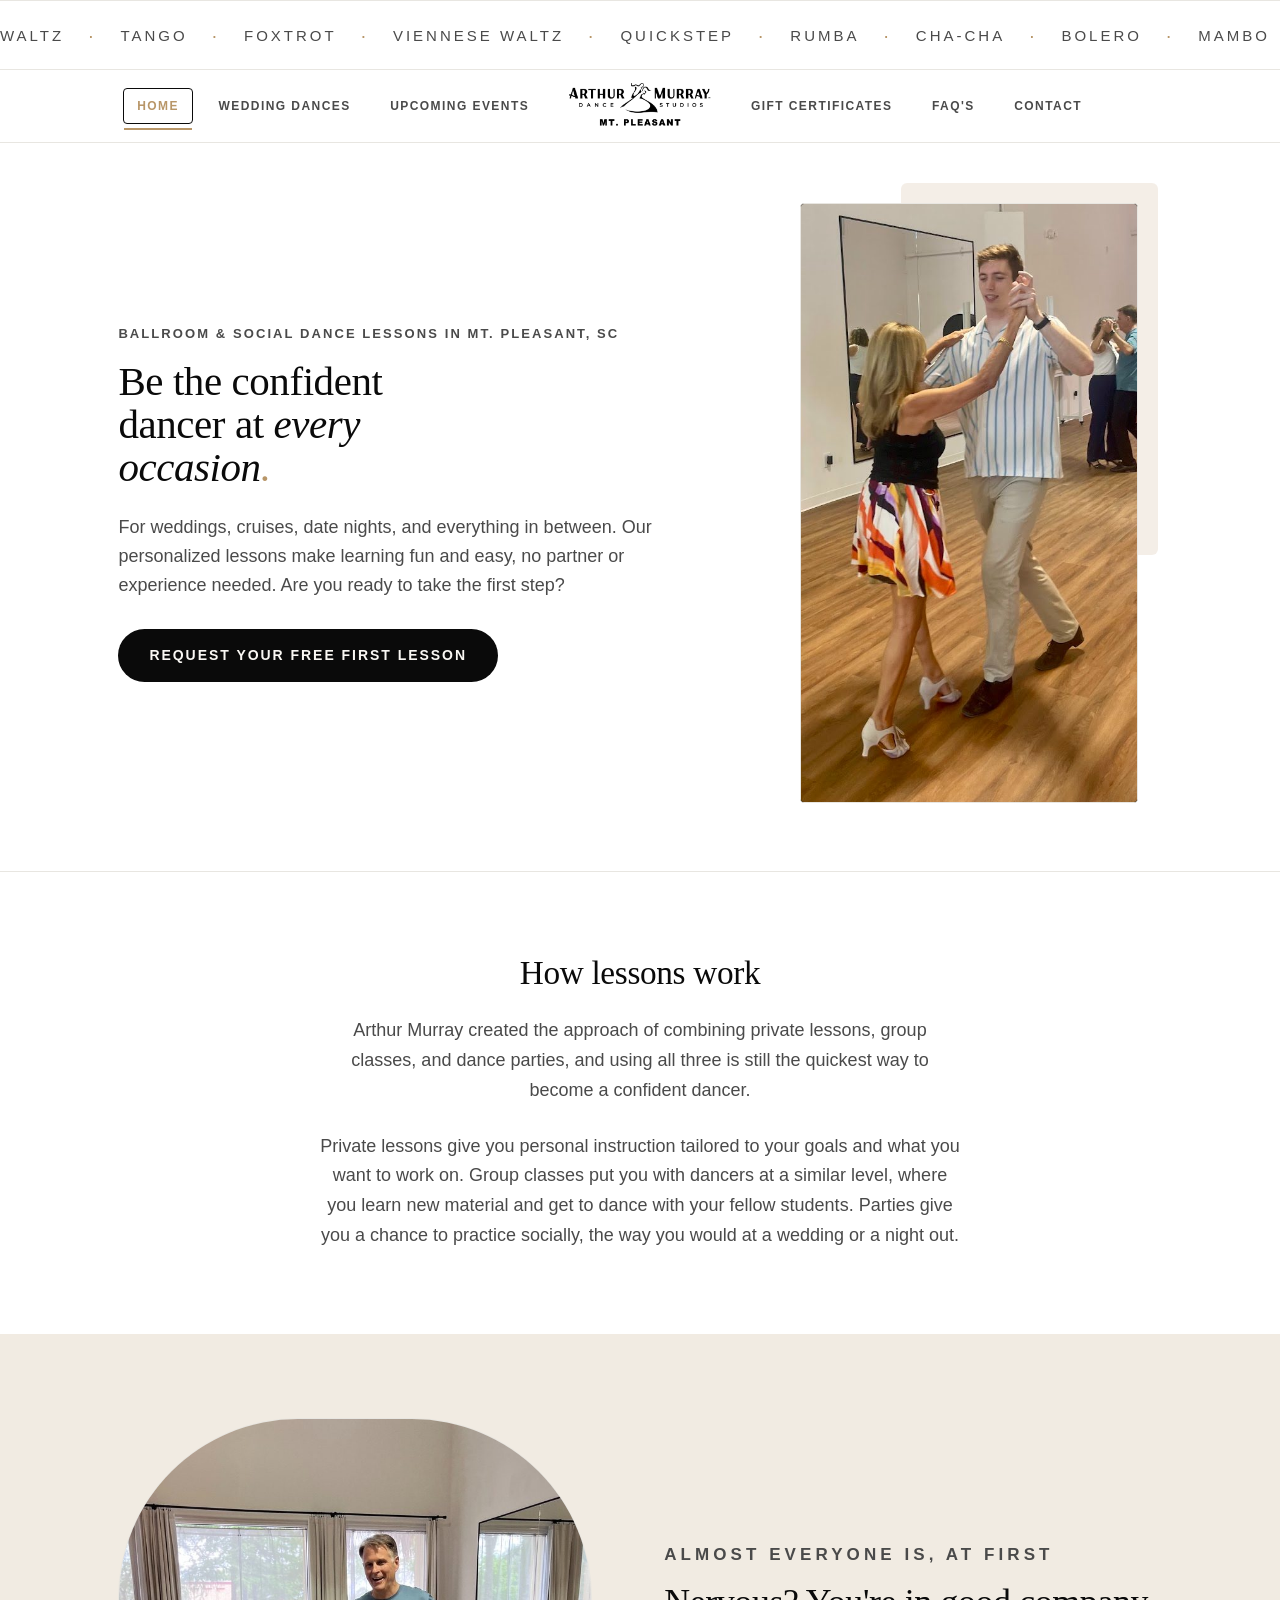
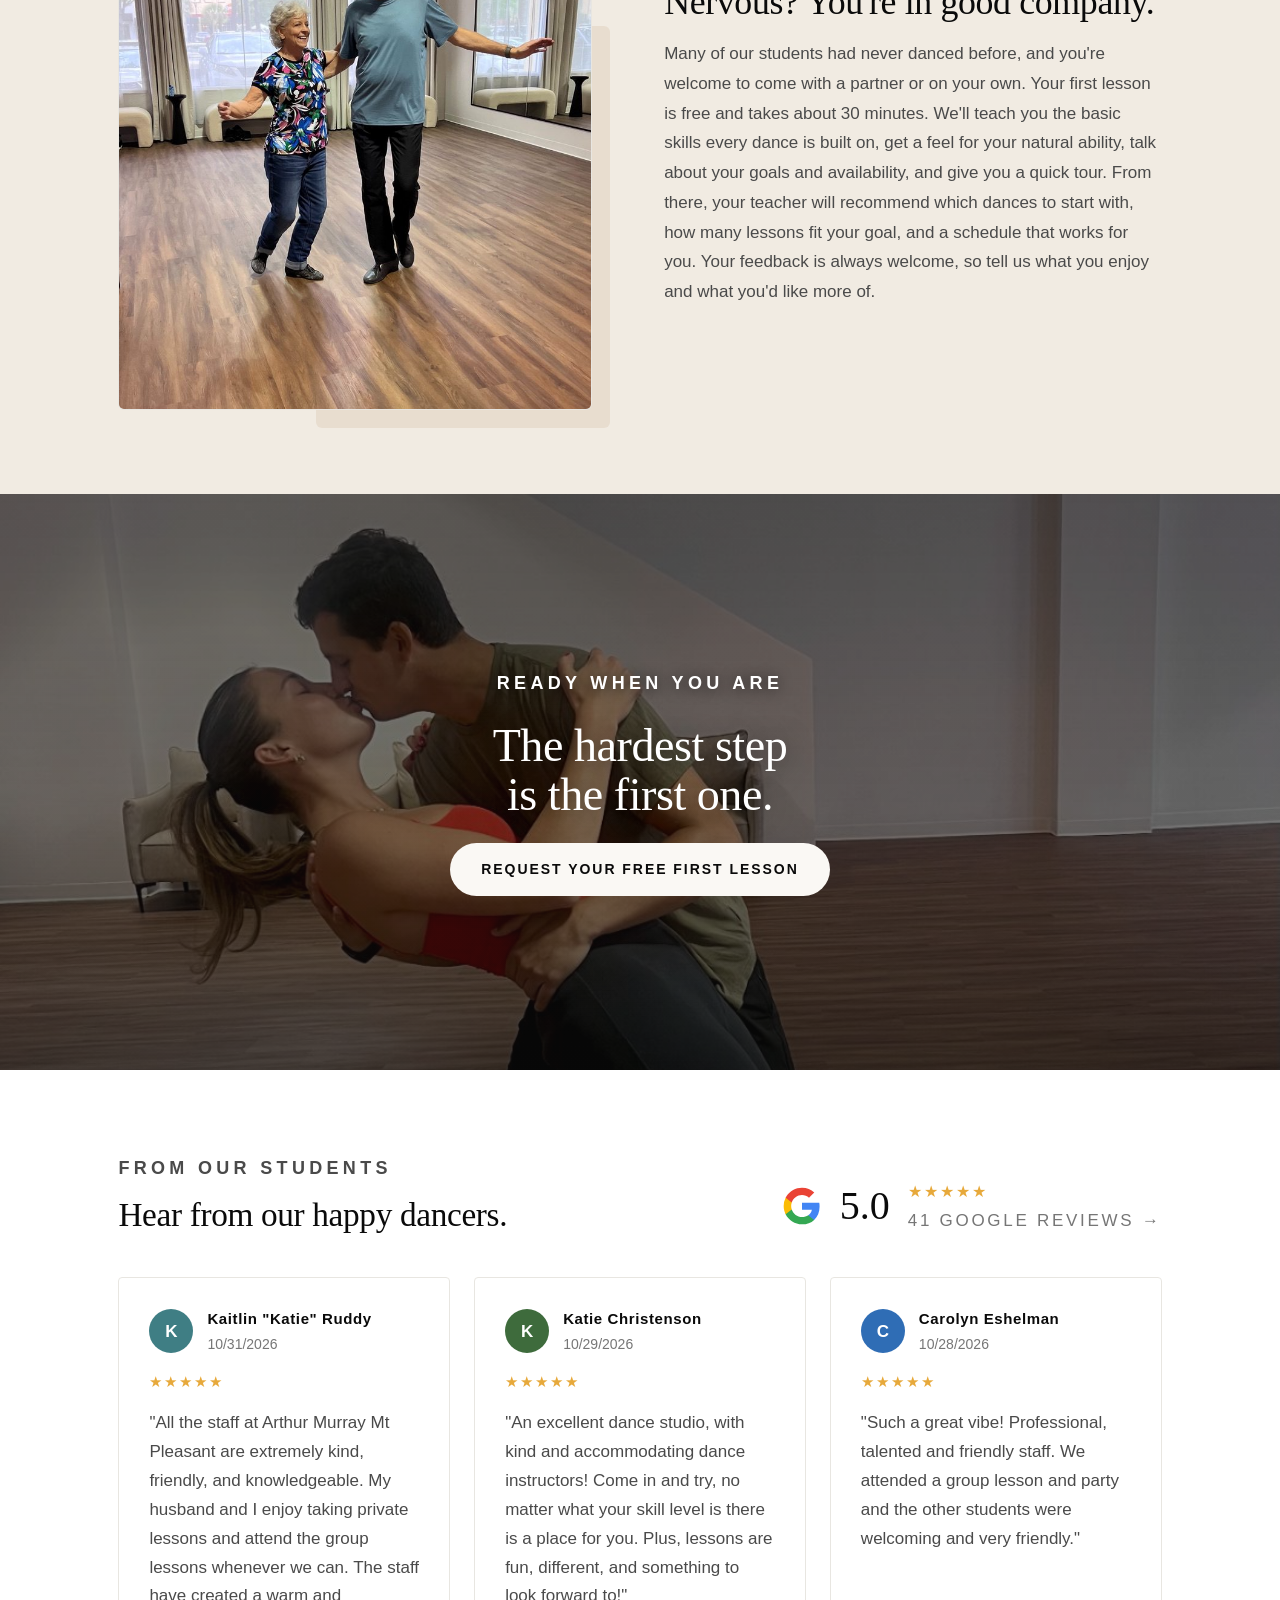
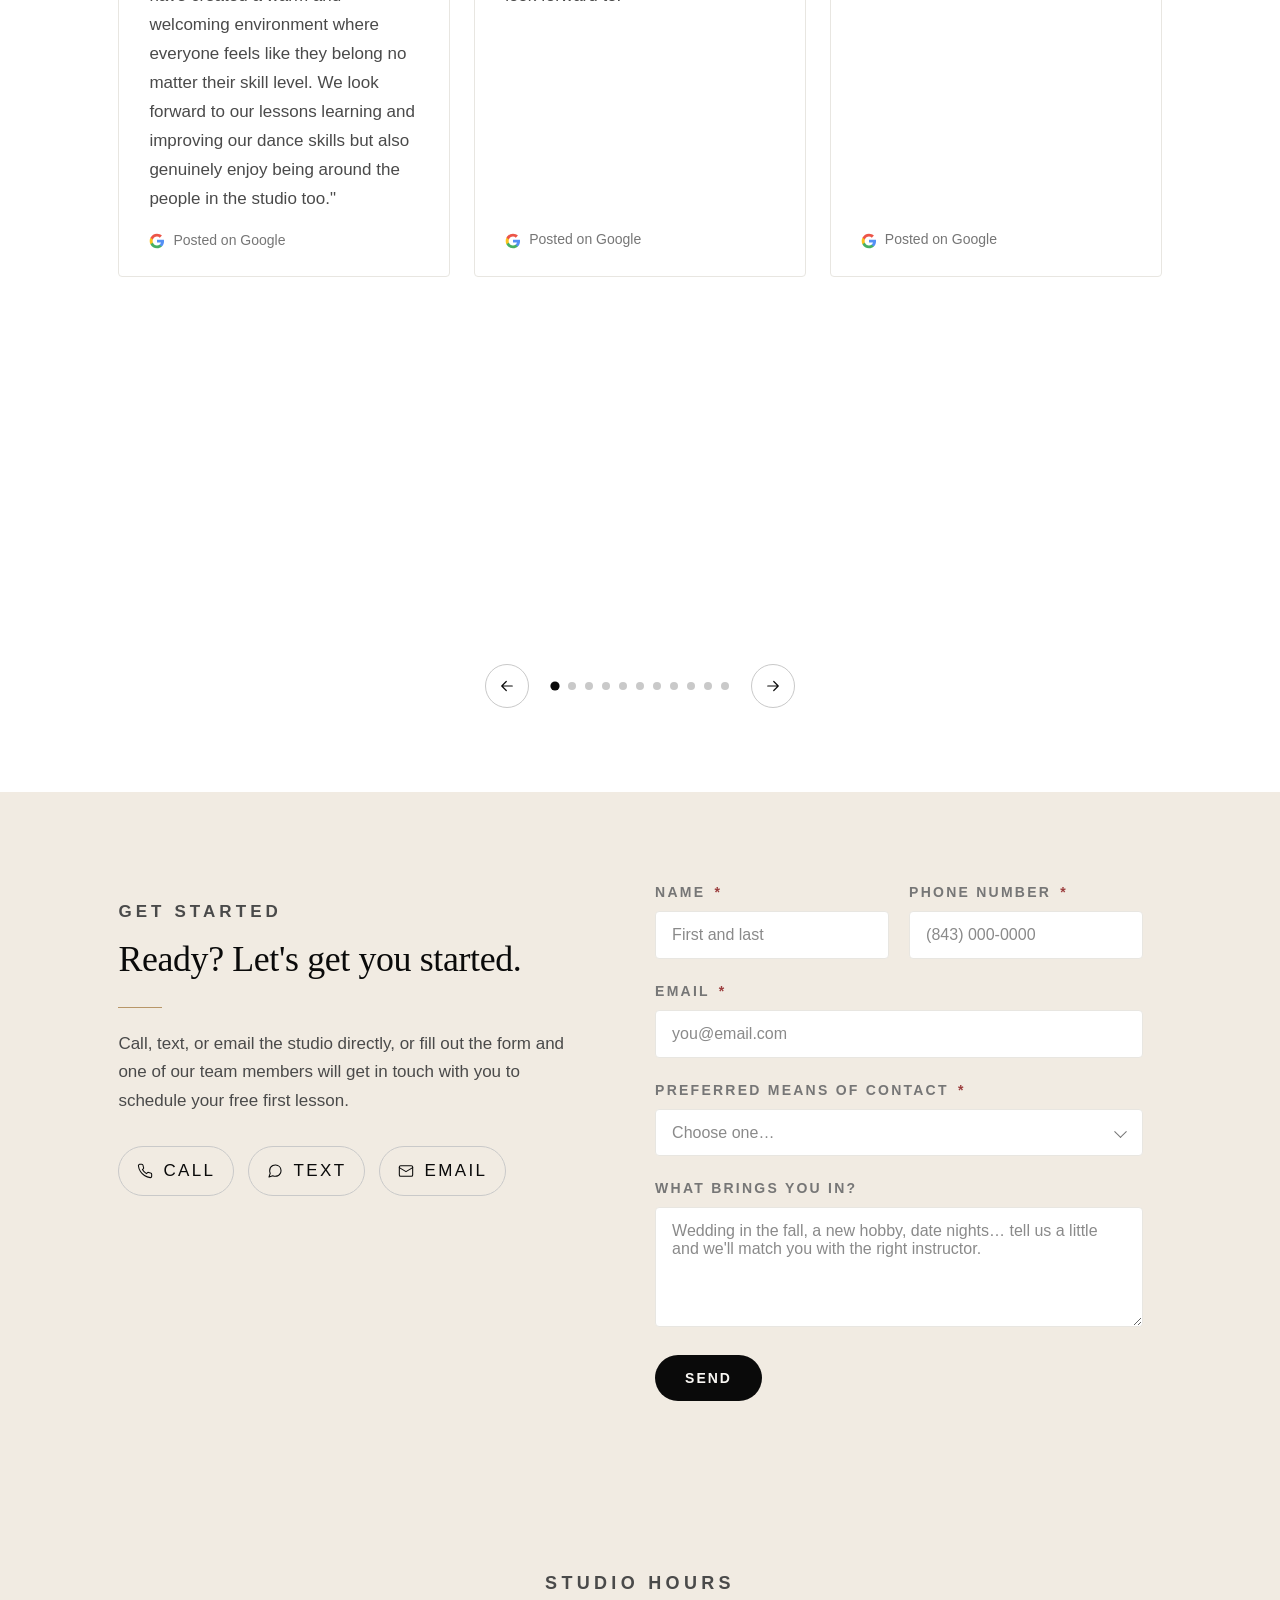
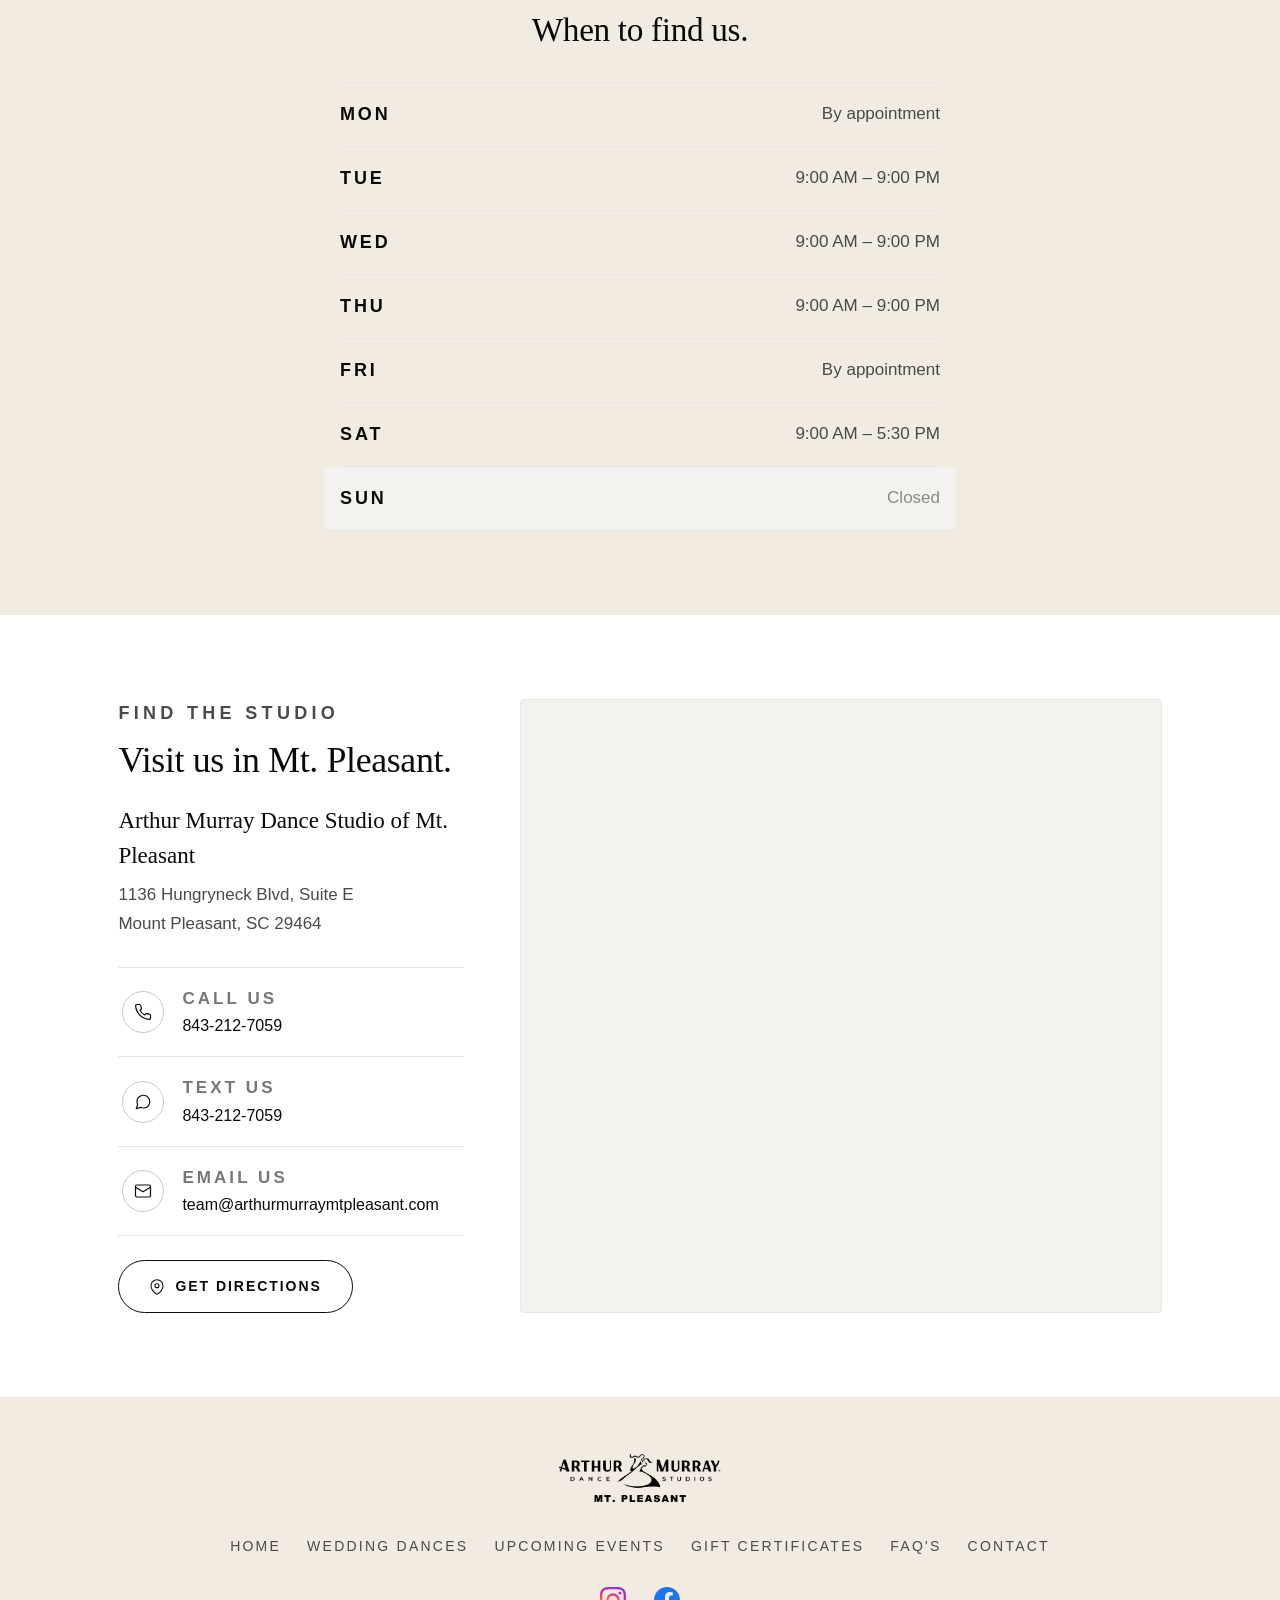
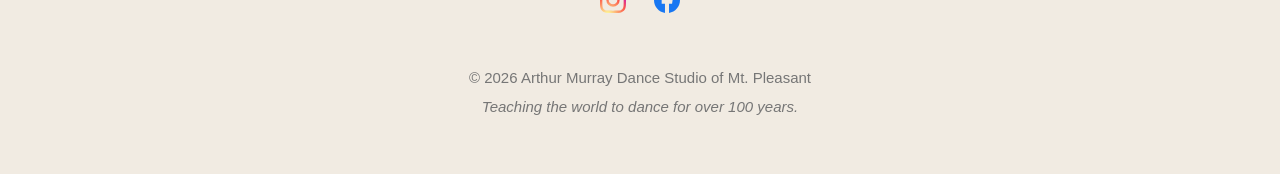
==== commit fbebf1f5: "Add files via upload" ====
--- a/index.html
+++ b/index.html
@@ -44,6 +44,11 @@
   "image": "https://www.arthurmurraymtpleasant.com/assets/og-image.jpg",
   "telephone": "+1-843-212-7059",
   "email": "team@arthurmurraymtpleasant.com",
+  "sameAs": [
+    "https://share.google/LR0pyaYVrIhL8RW0n",
+    "https://www.facebook.com/arthurmurraymtpleasant",
+    "https://www.instagram.com/arthurmurraymtpleasant"
+  ],
   "address": {
     "@type": "PostalAddress",
     "streetAddress": "1136 Hungryneck Blvd, Suite E",
@@ -56,7 +61,7 @@
   </script>
 </head>
 <body data-page="home">
-<div class="marquee" aria-hidden="true"><div class="marquee__track"><span class="marquee__item">Waltz<span class="marquee__dot">·</span></span><span class="marquee__item">Tango<span class="marquee__dot">·</span></span><span class="marquee__item">Foxtrot<span class="marquee__dot">·</span></span><span class="marquee__item">Viennese Waltz<span class="marquee__dot">·</span></span><span class="marquee__item">Quickstep<span class="marquee__dot">·</span></span><span class="marquee__item">Rumba<span class="marquee__dot">·</span></span><span class="marquee__item">Cha-Cha<span class="marquee__dot">·</span></span><span class="marquee__item">Bolero<span class="marquee__dot">·</span></span><span class="marquee__item">Mambo<span class="marquee__dot">·</span></span><span class="marquee__item">Salsa<span class="marquee__dot">·</span></span><span class="marquee__item">Merengue<span class="marquee__dot">·</span></span><span class="marquee__item">Bachata<span class="marquee__dot">·</span></span><span class="marquee__item">Samba<span class="marquee__dot">·</span></span><span class="marquee__item">East Coast Swing<span class="marquee__dot">·</span></span><span class="marquee__item">West Coast Swing<span class="marquee__dot">·</span></span><span class="marquee__item">Jive<span class="marquee__dot">·</span></span><span class="marquee__item">Hustle<span class="marquee__dot">·</span></span><span class="marquee__item">Carolina Shag<span class="marquee__dot">·</span></span><span class="marquee__item">Country Two-Step<span class="marquee__dot">·</span></span><span class="marquee__item">Nightclub Two-Step<span class="marquee__dot">·</span></span><span class="marquee__item">Argentine Tango<span class="marquee__dot">·</span></span><span class="marquee__item">Paso Doble<span class="marquee__dot">·</span></span><span class="marquee__item">Lindy Hop<span class="marquee__dot">·</span></span><span class="marquee__item">Wedding First Dance<span class="marquee__dot">·</span></span><span class="marquee__item">Waltz<span class="marquee__dot">·</span></span><span class="marquee__item">Tango<span class="marquee__dot">·</span></span><span class="marquee__item">Foxtrot<span class="marquee__dot">·</span></span><span class="marquee__item">Viennese Waltz<span class="marquee__dot">·</span></span><span class="marquee__item">Quickstep<span class="marquee__dot">·</span></span><span class="marquee__item">Rumba<span class="marquee__dot">·</span></span><span class="marquee__item">Cha-Cha<span class="marquee__dot">·</span></span><span class="marquee__item">Bolero<span class="marquee__dot">·</span></span><span class="marquee__item">Mambo<span class="marquee__dot">·</span></span><span class="marquee__item">Salsa<span class="marquee__dot">·</span></span><span class="marquee__item">Merengue<span class="marquee__dot">·</span></span><span class="marquee__item">Bachata<span class="marquee__dot">·</span></span><span class="marquee__item">Samba<span class="marquee__dot">·</span></span><span class="marquee__item">East Coast Swing<span class="marquee__dot">·</span></span><span class="marquee__item">West Coast Swing<span class="marquee__dot">·</span></span><span class="marquee__item">Jive<span class="marquee__dot">·</span></span><span class="marquee__item">Hustle<span class="marquee__dot">·</span></span><span class="marquee__item">Carolina Shag<span class="marquee__dot">·</span></span><span class="marquee__item">Country Two-Step<span class="marquee__dot">·</span></span><span class="marquee__item">Nightclub Two-Step<span class="marquee__dot">·</span></span><span class="marquee__item">Argentine Tango<span class="marquee__dot">·</span></span><span class="marquee__item">Paso Doble<span class="marquee__dot">·</span></span><span class="marquee__item">Lindy Hop<span class="marquee__dot">·</span></span><span class="marquee__item">Wedding First Dance<span class="marquee__dot">·</span></span></div></div><nav class="nav"><div class="nav__inner"><div class="nav__links nav__links--left"><a class="nav__link is-active" href="index.html" aria-current="page">Home</a><a class="nav__link" href="Wedding Dances.html">Wedding Dances</a><a class="nav__link" href="Upcoming Events.html">Upcoming Events</a></div><a class="nav__logo" href="index.html" aria-label="Arthur Murray Dance Studio of Mt. Pleasant home"><img src="assets/logo-lockup.png" alt="Arthur Murray Dance Studios, Mt. Pleasant"/></a><div class="nav__links nav__links--right"><a class="nav__link" href="Gift Certificates.html">Gift Certificates</a><a class="nav__link" href="FAQ.html">FAQ&#x27;s</a><a class="nav__link" href="index.html#start">Contact</a></div><button class="nav__menu-btn" aria-label="Open menu" aria-expanded="false"><span class="nav__menu-label">Menu</span><span class="nav__menu-rule" aria-hidden="true"></span></button></div></nav><section class="hero hero--split" id="top"><div class="hero__grid"><div class="stack"><p class="eyebrow" style="font-size:13px;letter-spacing:0.16em;margin-bottom:16px">Ballroom &amp; social dance lessons in Mt. Pleasant, SC</p><h1 class="display">Be the confident dancer at <em>every occasion<span class="hl-dot">.</span></em></h1><p class="hero__lede">For weddings, cruises, date nights, and everything in between. Our personalized lessons make learning fun and easy, no partner or experience needed. Are you ready to take the first step?</p><div class="hero__actions"><a class="btn btn--primary" href="#start">Request Your Free First Lesson</a></div></div><div class="hero__framewrap"><div class="hero__frame"><div class="" style="position:absolute;inset:0"><div class="reel" role="img" aria-label="Students dancing at Arthur Murray Mt. Pleasant"><img class="reel__v" src="assets/photos/slide-1.jpg" alt="" aria-hidden="true" style="opacity:1"/><img class="reel__v" src="assets/photos/slide-2.jpg" alt="" aria-hidden="true" style="opacity:0"/><img class="reel__v" src="assets/photos/slide-3.jpg" alt="" aria-hidden="true" style="opacity:0"/><img class="reel__v" src="assets/photos/slide-4.jpg" alt="" aria-hidden="true" style="opacity:0"/><img class="reel__v" src="assets/photos/slide-5.jpg" alt="" aria-hidden="true" style="opacity:0"/></div></div></div></div></div></section><section class="section value" id="story"><div class="wrap wrap--narrow"><h2 class="display">How lessons work</h2><p class="value__lede">Arthur Murray created the approach of combining private lessons, group classes, and dance parties, and using all three is still the quickest way to become a confident dancer.</p><p class="value__lede">Private lessons give you personal instruction tailored to your goals and what you want to work on. Group classes put you with dancers at a similar level, where you learn new material and get to dance with your fellow students. Parties give you a chance to practice socially, the way you would at a wedding or a night out.</p></div></section><section class="section section--alt"><div class="wrap"><div class="reassure"><div class="reassure__media"><div class="reassure__photo reassure__photo--arch"><img src="assets/photos/nervous.jpg" alt="A smiling couple during a lesson at Arthur Murray Mt. Pleasant"/></div></div><div class="reassure__text"><p class="eyebrow">Almost everyone is, at first</p><h2 class="display">Nervous? You&#x27;re in good company.</h2><p>Many of our students had never danced before, and you're welcome to come with a partner or on your own. Your first lesson is free and takes about 30 minutes. We'll teach you the basic skills every dance is built on, get a feel for your natural ability, talk about your goals and availability, and give you a quick tour. From there, your teacher will recommend which dances to start with, how many lessons fit your goal, and a schedule that works for you. Your feedback is always welcome, so tell us what you enjoy and what you'd like more of.</p></div></div></div></section><section class="photoband"><img class="photoband__img" src="assets/photos/band.jpg" alt="A couple dancing at Arthur Murray Mt. Pleasant"/><div class="photoband__content"><p class="eyebrow photoband__eyebrow">Ready when you are</p><h2 class="display photoband__title">The hardest step<br/>is the first one.</h2><a class="btn btn--ondark" href="#start">Request Your Free First Lesson</a></div></section><section class="section reviews" id="reviews"><div class="wrap"><div class="reviews__head"><div class="reviews__title"><p class="eyebrow">From our students</p><h2 class="display" style="margin-top:14px">Hear from our happy dancers.</h2></div><div class="gbadge"><svg viewBox="0 0 48 48" class="gbadge__logo"><path fill="#4285F4" d="M45.12 24.5c0-1.56-.14-3.06-.4-4.5H24v8.51h11.84c-.51 2.75-2.06 5.08-4.39 6.64v5.52h7.11c4.16-3.83 6.56-9.47 6.56-16.17z"></path><path fill="#34A853" d="M24 46c5.94 0 10.92-1.97 14.56-5.33l-7.11-5.52c-1.97 1.32-4.49 2.1-7.45 2.1-5.73 0-10.58-3.87-12.31-9.07H4.34v5.7C7.96 41.07 15.4 46 24 46z"></path><path fill="#FBBC05" d="M11.69 28.18c-.44-1.32-.69-2.73-.69-4.18s.25-2.86.69-4.18v-5.7H4.34A21.99 21.99 0 0 0 2 24c0 3.55.85 6.91 2.34 9.88l7.35-5.7z"></path><path fill="#EA4335" d="M24 10.75c3.23 0 6.13 1.11 8.41 3.29l6.31-6.31C34.91 4.18 29.93 2 24 2 15.4 2 7.96 6.93 4.34 14.12l7.35 5.7c1.73-5.2 6.58-9.07 12.31-9.07z"></path></svg><div class="gbadge__score">5.0</div><div class="gbadge__meta"><div class="gbadge__stars"><span>★★★★★</span></div><a class="gbadge__count" href="https://share.google/LR0pyaYVrIhL8RW0n" target="_blank" rel="noopener">31 Google reviews →</a></div></div></div><div class="reviews__viewport"><div class="reviews__track" style="transform:translateX(calc(-0% - 0px))"><article class="rcard"><div class="rcard__top"><div class="rcard__avatar" style="background:#3F7E84">D</div><div class="rcard__who"><div class="rcard__name">Debbie</div><div class="rcard__date">5/25/2026</div></div></div><div class="rcard__stars"><span>★★★★★</span></div><p class="rcard__body">&quot;Everyone should learn to dance - especially at this studio! Ann Marie and staff are professional and trained to teach in a way that fits your learning style. And, you will have fun while learning a skill that is so good for body and brain. I have been taking lessons for 3 years and love it! The lessons and dance party are always a part of my week that I look forward to.&quot;</p><div class="rcard__src"><svg viewBox="0 0 48 48" class="rcard__g"><path fill="#4285F4" d="M45.12 24.5c0-1.56-.14-3.06-.4-4.5H24v8.51h11.84c-.51 2.75-2.06 5.08-4.39 6.64v5.52h7.11c4.16-3.83 6.56-9.47 6.56-16.17z"></path><path fill="#34A853" d="M24 46c5.94 0 10.92-1.97 14.56-5.33l-7.11-5.52c-1.97 1.32-4.49 2.1-7.45 2.1-5.73 0-10.58-3.87-12.31-9.07H4.34v5.7C7.96 41.07 15.4 46 24 46z"></path><path fill="#FBBC05" d="M11.69 28.18c-.44-1.32-.69-2.73-.69-4.18s.25-2.86.69-4.18v-5.7H4.34A21.99 21.99 0 0 0 2 24c0 3.55.85 6.91 2.34 9.88l7.35-5.7z"></path><path fill="#EA4335" d="M24 10.75c3.23 0 6.13 1.11 8.41 3.29l6.31-6.31C34.91 4.18 29.93 2 24 2 15.4 2 7.96 6.93 4.34 14.12l7.35 5.7c1.73-5.2 6.58-9.07 12.31-9.07z"></path></svg> Posted on Google</div></article><article class="rcard"><div class="rcard__top"><div class="rcard__avatar" style="background:#3E6B3C">S</div><div class="rcard__who"><div class="rcard__name">Susan Wood</div><div class="rcard__date">5/18/2026</div></div></div><div class="rcard__stars"><span>★★★★★</span></div><p class="rcard__body">&quot;The atmosphere at Arthur Murray of Mt Pleasant is warm and welcoming. The instructors are exceptional teachers and they are so supportive. Group classes are fun and accommodate all skill levels. I highly recommend this dance studio… it&#x27;s the best in Charleston!&quot;</p><div class="rcard__src"><svg viewBox="0 0 48 48" class="rcard__g"><path fill="#4285F4" d="M45.12 24.5c0-1.56-.14-3.06-.4-4.5H24v8.51h11.84c-.51 2.75-2.06 5.08-4.39 6.64v5.52h7.11c4.16-3.83 6.56-9.47 6.56-16.17z"></path><path fill="#34A853" d="M24 46c5.94 0 10.92-1.97 14.56-5.33l-7.11-5.52c-1.97 1.32-4.49 2.1-7.45 2.1-5.73 0-10.58-3.87-12.31-9.07H4.34v5.7C7.96 41.07 15.4 46 24 46z"></path><path fill="#FBBC05" d="M11.69 28.18c-.44-1.32-.69-2.73-.69-4.18s.25-2.86.69-4.18v-5.7H4.34A21.99 21.99 0 0 0 2 24c0 3.55.85 6.91 2.34 9.88l7.35-5.7z"></path><path fill="#EA4335" d="M24 10.75c3.23 0 6.13 1.11 8.41 3.29l6.31-6.31C34.91 4.18 29.93 2 24 2 15.4 2 7.96 6.93 4.34 14.12l7.35 5.7c1.73-5.2 6.58-9.07 12.31-9.07z"></path></svg> Posted on Google</div></article><article class="rcard"><div class="rcard__top"><div class="rcard__avatar" style="background:#2F6DB5">S</div><div class="rcard__who"><div class="rcard__name">Sara Hampton</div><div class="rcard__date">5/11/2026</div></div></div><div class="rcard__stars"><span>★★★★★</span></div><p class="rcard__body">&quot;Dancing is such a fun date night! My husband gifted me a package several years ago, and we have loved it ever since! Throw in the weekly party as a fun night to practice… Highly recommend!&quot;</p><div class="rcard__src"><svg viewBox="0 0 48 48" class="rcard__g"><path fill="#4285F4" d="M45.12 24.5c0-1.56-.14-3.06-.4-4.5H24v8.51h11.84c-.51 2.75-2.06 5.08-4.39 6.64v5.52h7.11c4.16-3.83 6.56-9.47 6.56-16.17z"></path><path fill="#34A853" d="M24 46c5.94 0 10.92-1.97 14.56-5.33l-7.11-5.52c-1.97 1.32-4.49 2.1-7.45 2.1-5.73 0-10.58-3.87-12.31-9.07H4.34v5.7C7.96 41.07 15.4 46 24 46z"></path><path fill="#FBBC05" d="M11.69 28.18c-.44-1.32-.69-2.73-.69-4.18s.25-2.86.69-4.18v-5.7H4.34A21.99 21.99 0 0 0 2 24c0 3.55.85 6.91 2.34 9.88l7.35-5.7z"></path><path fill="#EA4335" d="M24 10.75c3.23 0 6.13 1.11 8.41 3.29l6.31-6.31C34.91 4.18 29.93 2 24 2 15.4 2 7.96 6.93 4.34 14.12l7.35 5.7c1.73-5.2 6.58-9.07 12.31-9.07z"></path></svg> Posted on Google</div></article><article class="rcard"><div class="rcard__top"><div class="rcard__avatar" style="background:#6E4593">L</div><div class="rcard__who"><div class="rcard__name">Linda Canterbury</div><div class="rcard__date">5/4/2026</div></div></div><div class="rcard__stars"><span>★★★★★</span></div><p class="rcard__body">&quot;I absolutely LOVE dancing at Arthur Murray. The new Mt Pleasant location is convenient and taking lessons here brings me true JOY. Dance lessons are the highlight of my week. I cannot recommend Arthur Murray Mt Pleasant enough. I love it here!&quot;</p><div class="rcard__src"><svg viewBox="0 0 48 48" class="rcard__g"><path fill="#4285F4" d="M45.12 24.5c0-1.56-.14-3.06-.4-4.5H24v8.51h11.84c-.51 2.75-2.06 5.08-4.39 6.64v5.52h7.11c4.16-3.83 6.56-9.47 6.56-16.17z"></path><path fill="#34A853" d="M24 46c5.94 0 10.92-1.97 14.56-5.33l-7.11-5.52c-1.97 1.32-4.49 2.1-7.45 2.1-5.73 0-10.58-3.87-12.31-9.07H4.34v5.7C7.96 41.07 15.4 46 24 46z"></path><path fill="#FBBC05" d="M11.69 28.18c-.44-1.32-.69-2.73-.69-4.18s.25-2.86.69-4.18v-5.7H4.34A21.99 21.99 0 0 0 2 24c0 3.55.85 6.91 2.34 9.88l7.35-5.7z"></path><path fill="#EA4335" d="M24 10.75c3.23 0 6.13 1.11 8.41 3.29l6.31-6.31C34.91 4.18 29.93 2 24 2 15.4 2 7.96 6.93 4.34 14.12l7.35 5.7c1.73-5.2 6.58-9.07 12.31-9.07z"></path></svg> Posted on Google</div></article><article class="rcard"><div class="rcard__top"><div class="rcard__avatar" style="background:#6B7B82">K</div><div class="rcard__who"><div class="rcard__name">Katie Knies</div><div class="rcard__date">1/19/2026</div></div></div><div class="rcard__stars"><span>★★★★★</span></div><p class="rcard__body">&quot;AnnMarie is truly one of a kind. Whether you want to choreograph a wedding dance, learn salsa or shag, start competing, or you&#x27;re simply curious and have never danced a day in your life, this is the place to be. AnnMarie and her staff meet you exactly where you are and support you every step of the way. I can&#x27;t recommend them highly enough.&quot;</p><div class="rcard__src"><svg viewBox="0 0 48 48" class="rcard__g"><path fill="#4285F4" d="M45.12 24.5c0-1.56-.14-3.06-.4-4.5H24v8.51h11.84c-.51 2.75-2.06 5.08-4.39 6.64v5.52h7.11c4.16-3.83 6.56-9.47 6.56-16.17z"></path><path fill="#34A853" d="M24 46c5.94 0 10.92-1.97 14.56-5.33l-7.11-5.52c-1.97 1.32-4.49 2.1-7.45 2.1-5.73 0-10.58-3.87-12.31-9.07H4.34v5.7C7.96 41.07 15.4 46 24 46z"></path><path fill="#FBBC05" d="M11.69 28.18c-.44-1.32-.69-2.73-.69-4.18s.25-2.86.69-4.18v-5.7H4.34A21.99 21.99 0 0 0 2 24c0 3.55.85 6.91 2.34 9.88l7.35-5.7z"></path><path fill="#EA4335" d="M24 10.75c3.23 0 6.13 1.11 8.41 3.29l6.31-6.31C34.91 4.18 29.93 2 24 2 15.4 2 7.96 6.93 4.34 14.12l7.35 5.7c1.73-5.2 6.58-9.07 12.31-9.07z"></path></svg> Posted on Google</div></article><article class="rcard"><div class="rcard__top"><div class="rcard__avatar" style="background:#3A7CA5">C</div><div class="rcard__who"><div class="rcard__name">Crystal Wickersham</div><div class="rcard__date">3/16/2026</div></div></div><div class="rcard__stars"><span>★★★★★</span></div><p class="rcard__body">&quot;I have been taking lessons with AnneMarie and her staff for well over a year. As a &#x27;Senior&#x27; with mobility issues I had concerns. AnneMarie and Maria were extremely patient with me and never pushed me to do more than I felt I could safely do. I feel better and stronger than I have in a while, and my doctor always tells me &#x27;Keep Dancing!&#x27; I live in Summerville, and it&#x27;s well worth the drive to Mt Pleasant!&quot;</p><div class="rcard__src"><svg viewBox="0 0 48 48" class="rcard__g"><path fill="#4285F4" d="M45.12 24.5c0-1.56-.14-3.06-.4-4.5H24v8.51h11.84c-.51 2.75-2.06 5.08-4.39 6.64v5.52h7.11c4.16-3.83 6.56-9.47 6.56-16.17z"></path><path fill="#34A853" d="M24 46c5.94 0 10.92-1.97 14.56-5.33l-7.11-5.52c-1.97 1.32-4.49 2.1-7.45 2.1-5.73 0-10.58-3.87-12.31-9.07H4.34v5.7C7.96 41.07 15.4 46 24 46z"></path><path fill="#FBBC05" d="M11.69 28.18c-.44-1.32-.69-2.73-.69-4.18s.25-2.86.69-4.18v-5.7H4.34A21.99 21.99 0 0 0 2 24c0 3.55.85 6.91 2.34 9.88l7.35-5.7z"></path><path fill="#EA4335" d="M24 10.75c3.23 0 6.13 1.11 8.41 3.29l6.31-6.31C34.91 4.18 29.93 2 24 2 15.4 2 7.96 6.93 4.34 14.12l7.35 5.7c1.73-5.2 6.58-9.07 12.31-9.07z"></path></svg> Posted on Google</div></article><article class="rcard"><div class="rcard__top"><div class="rcard__avatar" style="background:#4A6B82">M</div><div class="rcard__who"><div class="rcard__name">Matt Costa</div><div class="rcard__date">2/16/2026</div></div></div><div class="rcard__stars"><span>★★★★★</span></div><p class="rcard__body">&quot;I was the sort of person who would have &#x27;never been caught dead on the dance floor,&#x27; so to speak. AnnMarie helped me change that! As someone who was petrified of dancing, AnnMarie was able to make even the most challenging dances comfortable. Her down-to-earth communication makes you feel like an individual with personal goals rather than a number on a student roster.&quot;</p><div class="rcard__src"><svg viewBox="0 0 48 48" class="rcard__g"><path fill="#4285F4" d="M45.12 24.5c0-1.56-.14-3.06-.4-4.5H24v8.51h11.84c-.51 2.75-2.06 5.08-4.39 6.64v5.52h7.11c4.16-3.83 6.56-9.47 6.56-16.17z"></path><path fill="#34A853" d="M24 46c5.94 0 10.92-1.97 14.56-5.33l-7.11-5.52c-1.97 1.32-4.49 2.1-7.45 2.1-5.73 0-10.58-3.87-12.31-9.07H4.34v5.7C7.96 41.07 15.4 46 24 46z"></path><path fill="#FBBC05" d="M11.69 28.18c-.44-1.32-.69-2.73-.69-4.18s.25-2.86.69-4.18v-5.7H4.34A21.99 21.99 0 0 0 2 24c0 3.55.85 6.91 2.34 9.88l7.35-5.7z"></path><path fill="#EA4335" d="M24 10.75c3.23 0 6.13 1.11 8.41 3.29l6.31-6.31C34.91 4.18 29.93 2 24 2 15.4 2 7.96 6.93 4.34 14.12l7.35 5.7c1.73-5.2 6.58-9.07 12.31-9.07z"></path></svg> Posted on Google</div></article><article class="rcard"><div class="rcard__top"><div class="rcard__avatar" style="background:#8A6E5E">D</div><div class="rcard__who"><div class="rcard__name">David Alexander</div><div class="rcard__date">2/2/2026</div></div></div><div class="rcard__stars"><span>★★★★★</span></div><p class="rcard__body">&quot;When I began taking dance lessons, I did it only for my wife and viewed it a short term commitment. Three years later it has become something we both enjoy and time we value… She adapts her teaching to your individual learning style, making the lessons fun instead of anxiety producing. I would give Ann Marie more than 5 stars if it were possible!&quot;</p><div class="rcard__src"><svg viewBox="0 0 48 48" class="rcard__g"><path fill="#4285F4" d="M45.12 24.5c0-1.56-.14-3.06-.4-4.5H24v8.51h11.84c-.51 2.75-2.06 5.08-4.39 6.64v5.52h7.11c4.16-3.83 6.56-9.47 6.56-16.17z"></path><path fill="#34A853" d="M24 46c5.94 0 10.92-1.97 14.56-5.33l-7.11-5.52c-1.97 1.32-4.49 2.1-7.45 2.1-5.73 0-10.58-3.87-12.31-9.07H4.34v5.7C7.96 41.07 15.4 46 24 46z"></path><path fill="#FBBC05" d="M11.69 28.18c-.44-1.32-.69-2.73-.69-4.18s.25-2.86.69-4.18v-5.7H4.34A21.99 21.99 0 0 0 2 24c0 3.55.85 6.91 2.34 9.88l7.35-5.7z"></path><path fill="#EA4335" d="M24 10.75c3.23 0 6.13 1.11 8.41 3.29l6.31-6.31C34.91 4.18 29.93 2 24 2 15.4 2 7.96 6.93 4.34 14.12l7.35 5.7c1.73-5.2 6.58-9.07 12.31-9.07z"></path></svg> Posted on Google</div></article><article class="rcard"><div class="rcard__top"><div class="rcard__avatar" style="background:#8E6F47">K</div><div class="rcard__who"><div class="rcard__name">Kambridge Montgomery</div><div class="rcard__date">3/2/2026</div></div></div><div class="rcard__stars"><span>★★★★★</span></div><p class="rcard__body">&quot;Excellent professional instructors. I&#x27;ve danced with Maria, Charles, and Anne Marie. All are great and bring unique strengths to each dance. They focus on your goals and your interests. Sometimes we are working towards a special occasion and sometimes we just dance for the fun of it. It&#x27;s a great time for the mind and body. Highly recommend.&quot;</p><div class="rcard__src"><svg viewBox="0 0 48 48" class="rcard__g"><path fill="#4285F4" d="M45.12 24.5c0-1.56-.14-3.06-.4-4.5H24v8.51h11.84c-.51 2.75-2.06 5.08-4.39 6.64v5.52h7.11c4.16-3.83 6.56-9.47 6.56-16.17z"></path><path fill="#34A853" d="M24 46c5.94 0 10.92-1.97 14.56-5.33l-7.11-5.52c-1.97 1.32-4.49 2.1-7.45 2.1-5.73 0-10.58-3.87-12.31-9.07H4.34v5.7C7.96 41.07 15.4 46 24 46z"></path><path fill="#FBBC05" d="M11.69 28.18c-.44-1.32-.69-2.73-.69-4.18s.25-2.86.69-4.18v-5.7H4.34A21.99 21.99 0 0 0 2 24c0 3.55.85 6.91 2.34 9.88l7.35-5.7z"></path><path fill="#EA4335" d="M24 10.75c3.23 0 6.13 1.11 8.41 3.29l6.31-6.31C34.91 4.18 29.93 2 24 2 15.4 2 7.96 6.93 4.34 14.12l7.35 5.7c1.73-5.2 6.58-9.07 12.31-9.07z"></path></svg> Posted on Google</div></article><article class="rcard"><div class="rcard__top"><div class="rcard__avatar" style="background:#5A5A5A">u</div><div class="rcard__who"><div class="rcard__name">uai godwin</div><div class="rcard__date">1/19/2026</div></div></div><div class="rcard__stars"><span>★★★★★</span></div><p class="rcard__body">&quot;The best dance lesson experience! Instructor AnnMarie genuinely understands how to balance the technical details of teaching dances while also making it truly enjoyable for the student. Not an easy feat but she does it with ease! If you want to learn to dance and also enjoy the journey, this is the place!&quot;</p><div class="rcard__src"><svg viewBox="0 0 48 48" class="rcard__g"><path fill="#4285F4" d="M45.12 24.5c0-1.56-.14-3.06-.4-4.5H24v8.51h11.84c-.51 2.75-2.06 5.08-4.39 6.64v5.52h7.11c4.16-3.83 6.56-9.47 6.56-16.17z"></path><path fill="#34A853" d="M24 46c5.94 0 10.92-1.97 14.56-5.33l-7.11-5.52c-1.97 1.32-4.49 2.1-7.45 2.1-5.73 0-10.58-3.87-12.31-9.07H4.34v5.7C7.96 41.07 15.4 46 24 46z"></path><path fill="#FBBC05" d="M11.69 28.18c-.44-1.32-.69-2.73-.69-4.18s.25-2.86.69-4.18v-5.7H4.34A21.99 21.99 0 0 0 2 24c0 3.55.85 6.91 2.34 9.88l7.35-5.7z"></path><path fill="#EA4335" d="M24 10.75c3.23 0 6.13 1.11 8.41 3.29l6.31-6.31C34.91 4.18 29.93 2 24 2 15.4 2 7.96 6.93 4.34 14.12l7.35 5.7c1.73-5.2 6.58-9.07 12.31-9.07z"></path></svg> Posted on Google</div></article><article class="rcard"><div class="rcard__top"><div class="rcard__avatar" style="background:#2F6DB5">C</div><div class="rcard__who"><div class="rcard__name">Conner Patton</div><div class="rcard__date">12/8/2025</div></div></div><div class="rcard__stars"><span>★★★★★</span></div><p class="rcard__body">&quot;What makes it deserving of 5 stars is the teaching. Whether you are low or high level, the atmosphere of the dance studio is one of welcomed curiosity and fun… AM Mt Pleasant strikes the perfect balance. With a nearly unnatural skill to understand what every person needs, both in technique and in enjoyment… Learning is a marathon, and AM Mt Pleasant gives you the mechanics, the fuel, and the desire to keep going. Highly recommend.&quot;</p><div class="rcard__src"><svg viewBox="0 0 48 48" class="rcard__g"><path fill="#4285F4" d="M45.12 24.5c0-1.56-.14-3.06-.4-4.5H24v8.51h11.84c-.51 2.75-2.06 5.08-4.39 6.64v5.52h7.11c4.16-3.83 6.56-9.47 6.56-16.17z"></path><path fill="#34A853" d="M24 46c5.94 0 10.92-1.97 14.56-5.33l-7.11-5.52c-1.97 1.32-4.49 2.1-7.45 2.1-5.73 0-10.58-3.87-12.31-9.07H4.34v5.7C7.96 41.07 15.4 46 24 46z"></path><path fill="#FBBC05" d="M11.69 28.18c-.44-1.32-.69-2.73-.69-4.18s.25-2.86.69-4.18v-5.7H4.34A21.99 21.99 0 0 0 2 24c0 3.55.85 6.91 2.34 9.88l7.35-5.7z"></path><path fill="#EA4335" d="M24 10.75c3.23 0 6.13 1.11 8.41 3.29l6.31-6.31C34.91 4.18 29.93 2 24 2 15.4 2 7.96 6.93 4.34 14.12l7.35 5.7c1.73-5.2 6.58-9.07 12.31-9.07z"></path></svg> Posted on Google</div></article><article class="rcard"><div class="rcard__top"><div class="rcard__avatar" style="background:#9C3E3E">d</div><div class="rcard__who"><div class="rcard__name">dung vo</div><div class="rcard__date">12/22/2025</div></div></div><div class="rcard__stars"><span>★★★★★</span></div><p class="rcard__body">&quot;This is a wonderful experience. A great way to boost self confidence! Recommend for anyone that thought they have two left feet! Could also be a great consistent date night for couples!&quot;</p><div class="rcard__src"><svg viewBox="0 0 48 48" class="rcard__g"><path fill="#4285F4" d="M45.12 24.5c0-1.56-.14-3.06-.4-4.5H24v8.51h11.84c-.51 2.75-2.06 5.08-4.39 6.64v5.52h7.11c4.16-3.83 6.56-9.47 6.56-16.17z"></path><path fill="#34A853" d="M24 46c5.94 0 10.92-1.97 14.56-5.33l-7.11-5.52c-1.97 1.32-4.49 2.1-7.45 2.1-5.73 0-10.58-3.87-12.31-9.07H4.34v5.7C7.96 41.07 15.4 46 24 46z"></path><path fill="#FBBC05" d="M11.69 28.18c-.44-1.32-.69-2.73-.69-4.18s.25-2.86.69-4.18v-5.7H4.34A21.99 21.99 0 0 0 2 24c0 3.55.85 6.91 2.34 9.88l7.35-5.7z"></path><path fill="#EA4335" d="M24 10.75c3.23 0 6.13 1.11 8.41 3.29l6.31-6.31C34.91 4.18 29.93 2 24 2 15.4 2 7.96 6.93 4.34 14.12l7.35 5.7c1.73-5.2 6.58-9.07 12.31-9.07z"></path></svg> Posted on Google</div></article></div></div><div class="reviews__nav"><button class="reviews__arrow" aria-label="Previous reviews"><svg viewBox="0 0 24 24" fill="none" stroke="currentColor" stroke-width="1.6" stroke-linecap="round" stroke-linejoin="round" style="width:18px;height:18px;transform:rotate(180deg)"><path d="M5 12h14M13 6l6 6-6 6"></path></svg></button><div class="reviews__dots"><button class="reviews__dot" aria-current="true" aria-label="Reviews page 1"></button><button class="reviews__dot" aria-current="false" aria-label="Reviews page 2"></button><button class="reviews__dot" aria-current="false" aria-label="Reviews page 3"></button><button class="reviews__dot" aria-current="false" aria-label="Reviews page 4"></button></div><button class="reviews__arrow" aria-label="Next reviews"><svg viewBox="0 0 24 24" fill="none" stroke="currentColor" stroke-width="1.6" stroke-linecap="round" stroke-linejoin="round" style="width:18px;height:18px"><path d="M5 12h14M13 6l6 6-6 6"></path></svg></button></div></div></section><section class="section lead" id="start"><div class="wrap"><div class="lead__grid"><div class="lead__intro"><p class="eyebrow">Get started</p><h2 class="display" style="margin-top:14px">Ready? Let&#x27;s get you started.</h2><hr class="rule-short"/><p>Call, text, or email the studio directly, or fill out the form and one of our team members will get in touch with you to schedule your free first lesson.</p><div class="lead__contacts"><a class="chip" href="tel:+18432127059"><svg viewBox="0 0 24 24" fill="none" stroke="currentColor" stroke-width="1.6" stroke-linecap="round" stroke-linejoin="round"><path d="M22 16.92v3a2 2 0 0 1-2.18 2 19.79 19.79 0 0 1-8.63-3.07 19.5 19.5 0 0 1-6-6 19.79 19.79 0 0 1-3.07-8.67A2 2 0 0 1 4.11 2h3a2 2 0 0 1 2 1.72c.13.96.36 1.9.7 2.81a2 2 0 0 1-.45 2.11L8.09 9.91a16 16 0 0 0 6 6l1.27-1.27a2 2 0 0 1 2.11-.45c.91.34 1.85.57 2.81.7A2 2 0 0 1 22 16.92z"></path></svg> Call</a><a class="chip" href="sms:+18432127059"><svg viewBox="0 0 24 24" fill="none" stroke="currentColor" stroke-width="1.6" stroke-linecap="round" stroke-linejoin="round"><path d="M21 11.5a8.38 8.38 0 0 1-.9 3.8 8.5 8.5 0 0 1-7.6 4.7 8.38 8.38 0 0 1-3.8-.9L3 21l1.9-5.7a8.38 8.38 0 0 1-.9-3.8 8.5 8.5 0 0 1 4.7-7.6 8.38 8.38 0 0 1 3.8-.9h.5a8.48 8.48 0 0 1 8 8v.5z"></path></svg> Text</a><a class="chip" href="mailto:team@arthurmurraymtpleasant.com"><svg viewBox="0 0 24 24" fill="none" stroke="currentColor" stroke-width="1.6" stroke-linecap="round" stroke-linejoin="round"><rect x="2" y="4" width="20" height="16" rx="2"></rect><path d="m22 7-10 6L2 7"></path></svg> Email</a></div></div><form class="form" novalidate=""><input type="hidden" name="_subject" value="New lead from arthurmurraymtpleasant.com"/><div class="field--row"><div class="field"><label for="lf-name">Name <span class="req">*</span></label><input id="lf-name" name="name" type="text" required="" placeholder="First and last" autoComplete="name"/></div><div class="field"><label for="lf-phone">Phone Number <span class="req">*</span></label><input id="lf-phone" name="phone" type="tel" required="" placeholder="(843) 000-0000" autoComplete="tel"/></div></div><div class="field"><label for="lf-email">Email <span class="req">*</span></label><input id="lf-email" name="email" type="email" required="" placeholder="you@email.com" autoComplete="email"/></div><div class="field"><label for="lf-contact">Preferred means of contact <span class="req">*</span></label><div class="field__select"><select id="lf-contact" name="preferred_contact" required=""><option value="" disabled="" selected="">Choose one…</option><option value="Email">Email</option><option value="Phone call">Phone call</option><option value="Text message">Text message</option></select></div></div><div class="field"><label for="lf-msg">What brings you in?</label><textarea id="lf-msg" name="message" placeholder="Wedding in the fall, a new hobby, date nights… tell us a little and we&#x27;ll match you with the right instructor."></textarea></div><div class="form__foot"><button class="btn btn--primary form__btn" type="submit">Send</button></div></form></div></div></section><section class="section hours-block" id="hours"><div class="wrap"><p class="eyebrow">Studio hours</p><h2 class="display" style="margin-top:14px">When to find us.</h2><ul class="hours-list"><li class=""><span class="day">Mon</span><span class="">By appointment</span></li><li class=""><span class="day">Tue</span><span class="">9:00 AM – 9:00 PM</span></li><li class=""><span class="day">Wed</span><span class="">9:00 AM – 9:00 PM</span></li><li class=""><span class="day">Thu</span><span class="">9:00 AM – 9:00 PM</span></li><li class=""><span class="day">Fri</span><span class="">By appointment</span></li><li class=""><span class="day">Sat</span><span class="">9:00 AM – 5:30 PM</span></li><li class="is-today"><span class="day">Sun</span><span class="closed">Closed</span></li></ul></div></section><section class="section visit" id="visit"><div class="wrap"><div class="visit__grid"><div class="visit__info"><p class="eyebrow">Find the studio</p><h2 class="display" style="margin-top:14px">Visit us in Mt. Pleasant.</h2><div class="visit__addr"><div class="visit__name">Arthur Murray Dance Studio of Mt. Pleasant</div><p>1136 Hungryneck Blvd, Suite E<br/>Mount Pleasant, SC 29464</p></div><div class="contactdirect"><a class="cdrow" href="tel:+18432127059"><span class="cdrow__icon"><svg viewBox="0 0 24 24" fill="none" stroke="currentColor" stroke-width="1.6" stroke-linecap="round" stroke-linejoin="round"><path d="M22 16.92v3a2 2 0 0 1-2.18 2 19.79 19.79 0 0 1-8.63-3.07 19.5 19.5 0 0 1-6-6 19.79 19.79 0 0 1-3.07-8.67A2 2 0 0 1 4.11 2h3a2 2 0 0 1 2 1.72c.13.96.36 1.9.7 2.81a2 2 0 0 1-.45 2.11L8.09 9.91a16 16 0 0 0 6 6l1.27-1.27a2 2 0 0 1 2.11-.45c.91.34 1.85.57 2.81.7A2 2 0 0 1 22 16.92z"></path></svg></span><span class="cdrow__text"><span class="cdrow__label">Call us</span><span class="cdrow__value">843-212-7059</span></span></a><a class="cdrow" href="sms:+18432127059"><span class="cdrow__icon"><svg viewBox="0 0 24 24" fill="none" stroke="currentColor" stroke-width="1.6" stroke-linecap="round" stroke-linejoin="round"><path d="M21 11.5a8.38 8.38 0 0 1-.9 3.8 8.5 8.5 0 0 1-7.6 4.7 8.38 8.38 0 0 1-3.8-.9L3 21l1.9-5.7a8.38 8.38 0 0 1-.9-3.8 8.5 8.5 0 0 1 4.7-7.6 8.38 8.38 0 0 1 3.8-.9h.5a8.48 8.48 0 0 1 8 8v.5z"></path></svg></span><span class="cdrow__text"><span class="cdrow__label">Text us</span><span class="cdrow__value">843-212-7059</span></span></a><a class="cdrow" href="mailto:team@arthurmurraymtpleasant.com"><span class="cdrow__icon"><svg viewBox="0 0 24 24" fill="none" stroke="currentColor" stroke-width="1.6" stroke-linecap="round" stroke-linejoin="round"><rect x="2" y="4" width="20" height="16" rx="2"></rect><path d="m22 7-10 6L2 7"></path></svg></span><span class="cdrow__text"><span class="cdrow__label">Email us</span><span class="cdrow__value">team@arthurmurraymtpleasant.com</span></span></a></div><a class="btn btn--ghost visit__cta" href="https://www.google.com/maps/dir/?api=1&amp;destination=1136%20Hungryneck%20Blvd%2C%20Suite%20E%2C%20Mount%20Pleasant%2C%20SC%2029464" target="_blank" rel="noopener"><svg viewBox="0 0 24 24" fill="none" stroke="currentColor" stroke-width="1.6" stroke-linecap="round" stroke-linejoin="round" style="width:16px;height:16px"><path d="M21 10c0 7-9 13-9 13s-9-6-9-13a9 9 0 0 1 18 0z"></path><circle cx="12" cy="10" r="3"></circle></svg> Get Directions</a></div><div class="map"><iframe title="Map to Arthur Murray Mt. Pleasant" src="https://www.google.com/maps?q=Arthur%20Murray%20Dance%20Studio%20of%20Mt.%20Pleasant%2C%201136%20Hungryneck%20Blvd%2C%20Suite%20E%2C%20Mount%20Pleasant%2C%20SC%2029464&amp;output=embed" loading="lazy" referrerPolicy="no-referrer-when-downgrade"></iframe></div></div></div></section><footer class="footer"><div class="footer__inner"><a href="index.html" aria-label="Home"><img class="footer__logo" src="assets/logo-lockup.png" alt="Arthur Murray Dance Studios, Mt. Pleasant"/></a><nav class="footer__nav"><a href="index.html">Home</a><a href="Wedding Dances.html">Wedding Dances</a><a href="Upcoming Events.html">Upcoming Events</a><a href="Gift Certificates.html">Gift Certificates</a><a href="FAQ.html">FAQ&#x27;s</a><a href="index.html#start">Contact</a></nav><div class="footer__social"><a href="https://instagram.com/arthurmurraymtpleasant" target="_blank" rel="noopener" aria-label="Instagram"><svg viewBox="0 0 24 24"><defs><radialGradient id="igGrad" cx="30%" cy="107%" r="150%"><stop offset="0" stop-color="#FDF497"></stop><stop offset="0.05" stop-color="#FDF497"></stop><stop offset="0.45" stop-color="#FD5949"></stop><stop offset="0.6" stop-color="#D6249F"></stop><stop offset="0.9" stop-color="#285AEB"></stop></radialGradient></defs><g fill="url(#igGrad)"><path d="M12 2.16c3.2 0 3.58.01 4.85.07 1.17.05 1.8.25 2.23.41.56.22.96.48 1.38.9.42.42.68.82.9 1.38.16.42.36 1.06.41 2.23.06 1.27.07 1.65.07 4.85s-.01 3.58-.07 4.85c-.05 1.17-.25 1.8-.41 2.23-.22.56-.48.96-.9 1.38-.42.42-.82.68-1.38.9-.42.16-1.06.36-2.23.41-1.27.06-1.65.07-4.85.07s-3.58-.01-4.85-.07c-1.17-.05-1.8-.25-2.23-.41a3.72 3.72 0 0 1-1.38-.9 3.72 3.72 0 0 1-.9-1.38c-.16-.42-.36-1.06-.41-2.23C2.17 15.58 2.16 15.2 2.16 12s.01-3.58.07-4.85c.05-1.17.25-1.8.41-2.23.22-.56.48-.96.9-1.38.42-.42.82-.68 1.38-.9.42-.16 1.06-.36 2.23-.41C8.42 2.17 8.8 2.16 12 2.16M12 0C8.74 0 8.33.01 7.05.07 5.78.13 4.9.33 4.14.63c-.79.3-1.46.72-2.12 1.38A5.86 5.86 0 0 0 .63 4.14C.33 4.9.13 5.78.07 7.05.01 8.33 0 8.74 0 12s.01 3.67.07 4.95c.06 1.27.26 2.15.56 2.91.3.79.72 1.46 1.38 2.12a5.86 5.86 0 0 0 2.13 1.38c.76.3 1.64.5 2.91.56C8.33 23.99 8.74 24 12 24s3.67-.01 4.95-.07c1.27-.06 2.15-.26 2.91-.56a5.86 5.86 0 0 0 2.12-1.38 5.86 5.86 0 0 0 1.38-2.12c.3-.76.5-1.64.56-2.91.06-1.28.07-1.69.07-4.95s-.01-3.67-.07-4.95c-.06-1.27-.26-2.15-.56-2.91a5.86 5.86 0 0 0-1.38-2.13A5.86 5.86 0 0 0 19.86.63C19.1.33 18.22.13 16.95.07 15.67.01 15.26 0 12 0zm0 5.84a6.16 6.16 0 1 0 0 12.32 6.16 6.16 0 0 0 0-12.32zM12 16a4 4 0 1 1 0-8 4 4 0 0 1 0 8zm6.41-11.85a1.44 1.44 0 1 0 0 2.88 1.44 1.44 0 0 0 0-2.88z"></path></g></svg></a><a href="https://facebook.com/arthurmurraymtpleasant" target="_blank" rel="noopener" aria-label="Facebook"><svg viewBox="0 0 24 24" fill="#1877F2"><path d="M24 12.07C24 5.41 18.63 0 12 0S0 5.4 0 12.07C0 18.1 4.39 23.1 10.13 24v-8.44H7.08v-3.49h3.04V9.41c0-3.02 1.8-4.7 4.54-4.7 1.31 0 2.68.24 2.68.24v2.97h-1.5c-1.5 0-1.96.93-1.96 1.89v2.26h3.32l-.53 3.5h-2.8V24C19.62 23.1 24 18.1 24 12.07z"></path></svg></a></div><div class="footer__bottom"><div>© 2026 Arthur Murray Dance Studio of Mt. Pleasant</div><div><em>Teaching the world to dance for over 100 years.</em></div></div></div></footer><a class="btn btn--primary floatcta" href="#start">Request Free Lesson</a>
+<div class="marquee" aria-hidden="true"><div class="marquee__track"><span class="marquee__item">Waltz<span class="marquee__dot">·</span></span><span class="marquee__item">Tango<span class="marquee__dot">·</span></span><span class="marquee__item">Foxtrot<span class="marquee__dot">·</span></span><span class="marquee__item">Viennese Waltz<span class="marquee__dot">·</span></span><span class="marquee__item">Quickstep<span class="marquee__dot">·</span></span><span class="marquee__item">Rumba<span class="marquee__dot">·</span></span><span class="marquee__item">Cha-Cha<span class="marquee__dot">·</span></span><span class="marquee__item">Bolero<span class="marquee__dot">·</span></span><span class="marquee__item">Mambo<span class="marquee__dot">·</span></span><span class="marquee__item">Salsa<span class="marquee__dot">·</span></span><span class="marquee__item">Merengue<span class="marquee__dot">·</span></span><span class="marquee__item">Bachata<span class="marquee__dot">·</span></span><span class="marquee__item">Samba<span class="marquee__dot">·</span></span><span class="marquee__item">East Coast Swing<span class="marquee__dot">·</span></span><span class="marquee__item">West Coast Swing<span class="marquee__dot">·</span></span><span class="marquee__item">Jive<span class="marquee__dot">·</span></span><span class="marquee__item">Hustle<span class="marquee__dot">·</span></span><span class="marquee__item">Carolina Shag<span class="marquee__dot">·</span></span><span class="marquee__item">Country Two-Step<span class="marquee__dot">·</span></span><span class="marquee__item">Nightclub Two-Step<span class="marquee__dot">·</span></span><span class="marquee__item">Argentine Tango<span class="marquee__dot">·</span></span><span class="marquee__item">Paso Doble<span class="marquee__dot">·</span></span><span class="marquee__item">Lindy Hop<span class="marquee__dot">·</span></span><span class="marquee__item">Wedding First Dance<span class="marquee__dot">·</span></span><span class="marquee__item">Waltz<span class="marquee__dot">·</span></span><span class="marquee__item">Tango<span class="marquee__dot">·</span></span><span class="marquee__item">Foxtrot<span class="marquee__dot">·</span></span><span class="marquee__item">Viennese Waltz<span class="marquee__dot">·</span></span><span class="marquee__item">Quickstep<span class="marquee__dot">·</span></span><span class="marquee__item">Rumba<span class="marquee__dot">·</span></span><span class="marquee__item">Cha-Cha<span class="marquee__dot">·</span></span><span class="marquee__item">Bolero<span class="marquee__dot">·</span></span><span class="marquee__item">Mambo<span class="marquee__dot">·</span></span><span class="marquee__item">Salsa<span class="marquee__dot">·</span></span><span class="marquee__item">Merengue<span class="marquee__dot">·</span></span><span class="marquee__item">Bachata<span class="marquee__dot">·</span></span><span class="marquee__item">Samba<span class="marquee__dot">·</span></span><span class="marquee__item">East Coast Swing<span class="marquee__dot">·</span></span><span class="marquee__item">West Coast Swing<span class="marquee__dot">·</span></span><span class="marquee__item">Jive<span class="marquee__dot">·</span></span><span class="marquee__item">Hustle<span class="marquee__dot">·</span></span><span class="marquee__item">Carolina Shag<span class="marquee__dot">·</span></span><span class="marquee__item">Country Two-Step<span class="marquee__dot">·</span></span><span class="marquee__item">Nightclub Two-Step<span class="marquee__dot">·</span></span><span class="marquee__item">Argentine Tango<span class="marquee__dot">·</span></span><span class="marquee__item">Paso Doble<span class="marquee__dot">·</span></span><span class="marquee__item">Lindy Hop<span class="marquee__dot">·</span></span><span class="marquee__item">Wedding First Dance<span class="marquee__dot">·</span></span></div></div><nav class="nav"><div class="nav__inner"><div class="nav__links nav__links--left"><a class="nav__link is-active" href="index.html" aria-current="page">Home</a><a class="nav__link" href="Wedding Dances.html">Wedding Dances</a><a class="nav__link" href="Upcoming Events.html">Upcoming Events</a></div><a class="nav__logo" href="index.html" aria-label="Arthur Murray Dance Studio of Mt. Pleasant home"><img src="assets/logo-lockup.png" alt="Arthur Murray Dance Studios, Mt. Pleasant"/></a><div class="nav__links nav__links--right"><a class="nav__link" href="Gift Certificates.html">Gift Certificates</a><a class="nav__link" href="FAQ.html">FAQ&#x27;s</a><a class="nav__link" href="index.html#start">Contact</a></div><button class="nav__menu-btn" aria-label="Open menu" aria-expanded="false"><span class="nav__menu-label">Menu</span><span class="nav__menu-rule" aria-hidden="true"></span></button></div></nav><section class="hero hero--split" id="top"><div class="hero__grid"><div class="stack"><p class="eyebrow" style="font-size:13px;letter-spacing:0.16em;margin-bottom:16px">Ballroom &amp; social dance lessons in Mt. Pleasant, SC</p><h1 class="display">Be the confident dancer at <em>every occasion<span class="hl-dot">.</span></em></h1><p class="hero__lede">For weddings, cruises, date nights, and everything in between. Our personalized lessons make learning fun and easy, no partner or experience needed. Are you ready to take the first step?</p><div class="hero__actions"><a class="btn btn--primary" href="#start">Request Your Free First Lesson</a></div></div><div class="hero__framewrap"><div class="hero__frame"><div class="" style="position:absolute;inset:0"><div class="reel" role="img" aria-label="Students dancing at Arthur Murray Mt. Pleasant"><img class="reel__v" src="assets/photos/slide-1.jpg" alt="" aria-hidden="true" style="opacity:1"/><img class="reel__v" src="assets/photos/slide-2.jpg" alt="" aria-hidden="true" style="opacity:0"/><img class="reel__v" src="assets/photos/slide-3.jpg" alt="" aria-hidden="true" style="opacity:0"/><img class="reel__v" src="assets/photos/slide-4.jpg" alt="" aria-hidden="true" style="opacity:0"/><img class="reel__v" src="assets/photos/slide-5.jpg" alt="" aria-hidden="true" style="opacity:0"/></div></div></div></div></div></section><section class="section value" id="story"><div class="wrap wrap--narrow"><h2 class="display">How lessons work</h2><p class="value__lede">Arthur Murray created the approach of combining private lessons, group classes, and dance parties, and using all three is still the quickest way to become a confident dancer.</p><p class="value__lede">Private lessons give you personal instruction tailored to your goals and what you want to work on. Group classes put you with dancers at a similar level, where you learn new material and get to dance with your fellow students. Parties give you a chance to practice socially, the way you would at a wedding or a night out.</p></div></section><section class="section section--alt"><div class="wrap"><div class="reassure"><div class="reassure__media"><div class="reassure__photo reassure__photo--arch"><img src="assets/photos/nervous.jpg" alt="A smiling couple during a lesson at Arthur Murray Mt. Pleasant"/></div></div><div class="reassure__text"><p class="eyebrow">Almost everyone is, at first</p><h2 class="display">Nervous? You&#x27;re in good company.</h2><p>Many of our students had never danced before, and you're welcome to come with a partner or on your own. Your first lesson is free and takes about 30 minutes. We'll teach you the basic skills every dance is built on, get a feel for your natural ability, talk about your goals and availability, and give you a quick tour. From there, your teacher will recommend which dances to start with, how many lessons fit your goal, and a schedule that works for you. Your feedback is always welcome, so tell us what you enjoy and what you'd like more of.</p></div></div></div></section><section class="photoband"><img class="photoband__img" src="assets/photos/band.jpg" alt="A couple dancing at Arthur Murray Mt. Pleasant"/><div class="photoband__content"><p class="eyebrow photoband__eyebrow">Ready when you are</p><h2 class="display photoband__title">The hardest step<br/>is the first one.</h2><a class="btn btn--ondark" href="#start">Request Your Free First Lesson</a></div></section><section class="section reviews" id="reviews"><div class="wrap"><div class="reviews__head"><div class="reviews__title"><p class="eyebrow">From our students</p><h2 class="display" style="margin-top:14px">Hear from our happy dancers.</h2></div><div class="gbadge"><svg viewBox="0 0 48 48" class="gbadge__logo"><path fill="#4285F4" d="M45.12 24.5c0-1.56-.14-3.06-.4-4.5H24v8.51h11.84c-.51 2.75-2.06 5.08-4.39 6.64v5.52h7.11c4.16-3.83 6.56-9.47 6.56-16.17z"></path><path fill="#34A853" d="M24 46c5.94 0 10.92-1.97 14.56-5.33l-7.11-5.52c-1.97 1.32-4.49 2.1-7.45 2.1-5.73 0-10.58-3.87-12.31-9.07H4.34v5.7C7.96 41.07 15.4 46 24 46z"></path><path fill="#FBBC05" d="M11.69 28.18c-.44-1.32-.69-2.73-.69-4.18s.25-2.86.69-4.18v-5.7H4.34A21.99 21.99 0 0 0 2 24c0 3.55.85 6.91 2.34 9.88l7.35-5.7z"></path><path fill="#EA4335" d="M24 10.75c3.23 0 6.13 1.11 8.41 3.29l6.31-6.31C34.91 4.18 29.93 2 24 2 15.4 2 7.96 6.93 4.34 14.12l7.35 5.7c1.73-5.2 6.58-9.07 12.31-9.07z"></path></svg><div class="gbadge__score">5.0</div><div class="gbadge__meta"><div class="gbadge__stars"><span>★★★★★</span></div><a class="gbadge__count" href="https://share.google/LR0pyaYVrIhL8RW0n" target="_blank" rel="noopener">41 Google reviews →</a></div></div></div><div class="reviews__viewport"><div class="reviews__track" style="transform:translateX(calc(-0% - 0px))"><article class="rcard"><div class="rcard__top"><div class="rcard__avatar" style="background:#3F7E84">K</div><div class="rcard__who"><div class="rcard__name">Kaitlin &quot;Katie&quot; Ruddy</div><div class="rcard__date">10/31/2026</div></div></div><div class="rcard__stars"><span>★★★★★</span></div><p class="rcard__body">&quot;All the staff at Arthur Murray Mt Pleasant are extremely kind, friendly, and knowledgeable. My husband and I enjoy taking private lessons and attend the group lessons whenever we can. The staff have created a warm and welcoming environment where everyone feels like they belong no matter their skill level. We look forward to our lessons learning and improving our dance skills but also genuinely enjoy being around the people in the studio too.&quot;</p><div class="rcard__src"><svg viewBox="0 0 48 48" class="rcard__g"><path fill="#4285F4" d="M45.12 24.5c0-1.56-.14-3.06-.4-4.5H24v8.51h11.84c-.51 2.75-2.06 5.08-4.39 6.64v5.52h7.11c4.16-3.83 6.56-9.47 6.56-16.17z"></path><path fill="#34A853" d="M24 46c5.94 0 10.92-1.97 14.56-5.33l-7.11-5.52c-1.97 1.32-4.49 2.1-7.45 2.1-5.73 0-10.58-3.87-12.31-9.07H4.34v5.7C7.96 41.07 15.4 46 24 46z"></path><path fill="#FBBC05" d="M11.69 28.18c-.44-1.32-.69-2.73-.69-4.18s.25-2.86.69-4.18v-5.7H4.34A21.99 21.99 0 0 0 2 24c0 3.55.85 6.91 2.34 9.88l7.35-5.7z"></path><path fill="#EA4335" d="M24 10.75c3.23 0 6.13 1.11 8.41 3.29l6.31-6.31C34.91 4.18 29.93 2 24 2 15.4 2 7.96 6.93 4.34 14.12l7.35 5.7c1.73-5.2 6.58-9.07 12.31-9.07z"></path></svg> Posted on Google</div></article><article class="rcard"><div class="rcard__top"><div class="rcard__avatar" style="background:#3E6B3C">K</div><div class="rcard__who"><div class="rcard__name">Katie Christenson</div><div class="rcard__date">10/29/2026</div></div></div><div class="rcard__stars"><span>★★★★★</span></div><p class="rcard__body">&quot;An excellent dance studio, with kind and accommodating dance instructors! Come in and try, no matter what your skill level is there is a place for you. Plus, lessons are fun, different, and something to look forward to!&quot;</p><div class="rcard__src"><svg viewBox="0 0 48 48" class="rcard__g"><path fill="#4285F4" d="M45.12 24.5c0-1.56-.14-3.06-.4-4.5H24v8.51h11.84c-.51 2.75-2.06 5.08-4.39 6.64v5.52h7.11c4.16-3.83 6.56-9.47 6.56-16.17z"></path><path fill="#34A853" d="M24 46c5.94 0 10.92-1.97 14.56-5.33l-7.11-5.52c-1.97 1.32-4.49 2.1-7.45 2.1-5.73 0-10.58-3.87-12.31-9.07H4.34v5.7C7.96 41.07 15.4 46 24 46z"></path><path fill="#FBBC05" d="M11.69 28.18c-.44-1.32-.69-2.73-.69-4.18s.25-2.86.69-4.18v-5.7H4.34A21.99 21.99 0 0 0 2 24c0 3.55.85 6.91 2.34 9.88l7.35-5.7z"></path><path fill="#EA4335" d="M24 10.75c3.23 0 6.13 1.11 8.41 3.29l6.31-6.31C34.91 4.18 29.93 2 24 2 15.4 2 7.96 6.93 4.34 14.12l7.35 5.7c1.73-5.2 6.58-9.07 12.31-9.07z"></path></svg> Posted on Google</div></article><article class="rcard"><div class="rcard__top"><div class="rcard__avatar" style="background:#2F6DB5">C</div><div class="rcard__who"><div class="rcard__name">Carolyn Eshelman</div><div class="rcard__date">10/28/2026</div></div></div><div class="rcard__stars"><span>★★★★★</span></div><p class="rcard__body">&quot;Such a great vibe! Professional, talented and friendly staff. We attended a group lesson and party and the other students were welcoming and very friendly.&quot;</p><div class="rcard__src"><svg viewBox="0 0 48 48" class="rcard__g"><path fill="#4285F4" d="M45.12 24.5c0-1.56-.14-3.06-.4-4.5H24v8.51h11.84c-.51 2.75-2.06 5.08-4.39 6.64v5.52h7.11c4.16-3.83 6.56-9.47 6.56-16.17z"></path><path fill="#34A853" d="M24 46c5.94 0 10.92-1.97 14.56-5.33l-7.11-5.52c-1.97 1.32-4.49 2.1-7.45 2.1-5.73 0-10.58-3.87-12.31-9.07H4.34v5.7C7.96 41.07 15.4 46 24 46z"></path><path fill="#FBBC05" d="M11.69 28.18c-.44-1.32-.69-2.73-.69-4.18s.25-2.86.69-4.18v-5.7H4.34A21.99 21.99 0 0 0 2 24c0 3.55.85 6.91 2.34 9.88l7.35-5.7z"></path><path fill="#EA4335" d="M24 10.75c3.23 0 6.13 1.11 8.41 3.29l6.31-6.31C34.91 4.18 29.93 2 24 2 15.4 2 7.96 6.93 4.34 14.12l7.35 5.7c1.73-5.2 6.58-9.07 12.31-9.07z"></path></svg> Posted on Google</div></article><article class="rcard"><div class="rcard__top"><div class="rcard__avatar" style="background:#6E4593">J</div><div class="rcard__who"><div class="rcard__name">Jessica Rahimi</div><div class="rcard__date">10/2026</div></div></div><div class="rcard__stars"><span>★★★★★</span></div><p class="rcard__body">&quot;Ann Marie makes every dance lesson so much fun! She brings such great energy, excitement, and enthusiasm to every class. She makes learning to dance feel effortless, exciting, and something you genuinely look forward to. Every lesson is filled with laughter, fun, and new things to learn, and you leave feeling excited to come back for more! Arthur Murray Dance Studio has been such a wonderful experience, and Ann Marie makes it even more special with her personality and passion for dancing. If you're looking for something fun, exciting, and a little outside your comfort zone, I highly recommend giving it a try. You might just discover a new passion!&quot;</p><div class="rcard__src"><svg viewBox="0 0 48 48" class="rcard__g"><path fill="#4285F4" d="M45.12 24.5c0-1.56-.14-3.06-.4-4.5H24v8.51h11.84c-.51 2.75-2.06 5.08-4.39 6.64v5.52h7.11c4.16-3.83 6.56-9.47 6.56-16.17z"></path><path fill="#34A853" d="M24 46c5.94 0 10.92-1.97 14.56-5.33l-7.11-5.52c-1.97 1.32-4.49 2.1-7.45 2.1-5.73 0-10.58-3.87-12.31-9.07H4.34v5.7C7.96 41.07 15.4 46 24 46z"></path><path fill="#FBBC05" d="M11.69 28.18c-.44-1.32-.69-2.73-.69-4.18s.25-2.86.69-4.18v-5.7H4.34A21.99 21.99 0 0 0 2 24c0 3.55.85 6.91 2.34 9.88l7.35-5.7z"></path><path fill="#EA4335" d="M24 10.75c3.23 0 6.13 1.11 8.41 3.29l6.31-6.31C34.91 4.18 29.93 2 24 2 15.4 2 7.96 6.93 4.34 14.12l7.35 5.7c1.73-5.2 6.58-9.07 12.31-9.07z"></path></svg> Posted on Google</div></article><article class="rcard"><div class="rcard__top"><div class="rcard__avatar" style="background:#6B7B82">D</div><div class="rcard__who"><div class="rcard__name">David Schools</div><div class="rcard__date">10/2026</div></div></div><div class="rcard__stars"><span>★★★★★</span></div><p class="rcard__body">&quot;This Dance Studio is a fun, supportive place to improve your dancing skills. Maria and Ann Marie are positive, knowledgeable, and enthusiastic. Needing to step up my game for my daughter's wedding, I turned to them for help and it has been a wonderful experience and I've learned a lot. I highly recommend Arthur Murray Dance Studio of Mt Pleasant to learn to dance and enjoy it!&quot;</p><div class="rcard__src"><svg viewBox="0 0 48 48" class="rcard__g"><path fill="#4285F4" d="M45.12 24.5c0-1.56-.14-3.06-.4-4.5H24v8.51h11.84c-.51 2.75-2.06 5.08-4.39 6.64v5.52h7.11c4.16-3.83 6.56-9.47 6.56-16.17z"></path><path fill="#34A853" d="M24 46c5.94 0 10.92-1.97 14.56-5.33l-7.11-5.52c-1.97 1.32-4.49 2.1-7.45 2.1-5.73 0-10.58-3.87-12.31-9.07H4.34v5.7C7.96 41.07 15.4 46 24 46z"></path><path fill="#FBBC05" d="M11.69 28.18c-.44-1.32-.69-2.73-.69-4.18s.25-2.86.69-4.18v-5.7H4.34A21.99 21.99 0 0 0 2 24c0 3.55.85 6.91 2.34 9.88l7.35-5.7z"></path><path fill="#EA4335" d="M24 10.75c3.23 0 6.13 1.11 8.41 3.29l6.31-6.31C34.91 4.18 29.93 2 24 2 15.4 2 7.96 6.93 4.34 14.12l7.35 5.7c1.73-5.2 6.58-9.07 12.31-9.07z"></path></svg> Posted on Google</div></article><article class="rcard"><div class="rcard__top"><div class="rcard__avatar" style="background:#3A7CA5">K</div><div class="rcard__who"><div class="rcard__name">Kam Goudarzi</div><div class="rcard__date">9/2026</div></div></div><div class="rcard__stars"><span>★★★★★</span></div><p class="rcard__body">&quot;My wife and I have been taking lessons for a couple years now, and somehow it has become one of the things we genuinely look forward to every other week. It's fun, refreshing, and such a great break from the usual routine. We laugh a lot, occasionally even dance correctly, and always leave in a better mood than when we walked in. AnnMarie is awesome; super patient, flexible, accommodating, and just really easy to work with. She knows how to challenge you without making it feel stressful, and she keeps everything relaxed and enjoyable. The rest of the instructors are amazing as well, and the whole studio has an incredibly friendly, welcoming vibe. Definitely recommend!&quot;</p><div class="rcard__src"><svg viewBox="0 0 48 48" class="rcard__g"><path fill="#4285F4" d="M45.12 24.5c0-1.56-.14-3.06-.4-4.5H24v8.51h11.84c-.51 2.75-2.06 5.08-4.39 6.64v5.52h7.11c4.16-3.83 6.56-9.47 6.56-16.17z"></path><path fill="#34A853" d="M24 46c5.94 0 10.92-1.97 14.56-5.33l-7.11-5.52c-1.97 1.32-4.49 2.1-7.45 2.1-5.73 0-10.58-3.87-12.31-9.07H4.34v5.7C7.96 41.07 15.4 46 24 46z"></path><path fill="#FBBC05" d="M11.69 28.18c-.44-1.32-.69-2.73-.69-4.18s.25-2.86.69-4.18v-5.7H4.34A21.99 21.99 0 0 0 2 24c0 3.55.85 6.91 2.34 9.88l7.35-5.7z"></path><path fill="#EA4335" d="M24 10.75c3.23 0 6.13 1.11 8.41 3.29l6.31-6.31C34.91 4.18 29.93 2 24 2 15.4 2 7.96 6.93 4.34 14.12l7.35 5.7c1.73-5.2 6.58-9.07 12.31-9.07z"></path></svg> Posted on Google</div></article><article class="rcard"><div class="rcard__top"><div class="rcard__avatar" style="background:#4A6B82">C</div><div class="rcard__who"><div class="rcard__name">Christine Aukamp</div><div class="rcard__date">9/2026</div></div></div><div class="rcard__stars"><span>★★★★★</span></div><p class="rcard__body">&quot;This is such a fun way to learn how to dance. From salsa, cha cha to the waltz you can learn all styles of dances. They offer extra classes to perfect your moves and hone in the details. Give it a try and create a new form of entertainment in your life...you will be so happy!&quot;</p><div class="rcard__src"><svg viewBox="0 0 48 48" class="rcard__g"><path fill="#4285F4" d="M45.12 24.5c0-1.56-.14-3.06-.4-4.5H24v8.51h11.84c-.51 2.75-2.06 5.08-4.39 6.64v5.52h7.11c4.16-3.83 6.56-9.47 6.56-16.17z"></path><path fill="#34A853" d="M24 46c5.94 0 10.92-1.97 14.56-5.33l-7.11-5.52c-1.97 1.32-4.49 2.1-7.45 2.1-5.73 0-10.58-3.87-12.31-9.07H4.34v5.7C7.96 41.07 15.4 46 24 46z"></path><path fill="#FBBC05" d="M11.69 28.18c-.44-1.32-.69-2.73-.69-4.18s.25-2.86.69-4.18v-5.7H4.34A21.99 21.99 0 0 0 2 24c0 3.55.85 6.91 2.34 9.88l7.35-5.7z"></path><path fill="#EA4335" d="M24 10.75c3.23 0 6.13 1.11 8.41 3.29l6.31-6.31C34.91 4.18 29.93 2 24 2 15.4 2 7.96 6.93 4.34 14.12l7.35 5.7c1.73-5.2 6.58-9.07 12.31-9.07z"></path></svg> Posted on Google</div></article><article class="rcard"><div class="rcard__top"><div class="rcard__avatar" style="background:#8A6E5E">M</div><div class="rcard__who"><div class="rcard__name">Mikayla Hill</div><div class="rcard__date">9/2026</div></div></div><div class="rcard__stars"><span>★★★★★</span></div><p class="rcard__body">&quot;Went here for wedding first dance help and cannot recommend Maria enough! We went several months before our wedding to get the best outcome and I'm so thankful we went with Arthur Murray! Maria is fun, accommodating and one of the most personable people we've ever met. She checked in before every class and always took our input and experience seriously. My fiancee and I couldn't be happier with our experience and we are so excited to have our first dance next week! She helped make the process as smooth as possible and always ensured we felt confident after every class.&quot;</p><div class="rcard__src"><svg viewBox="0 0 48 48" class="rcard__g"><path fill="#4285F4" d="M45.12 24.5c0-1.56-.14-3.06-.4-4.5H24v8.51h11.84c-.51 2.75-2.06 5.08-4.39 6.64v5.52h7.11c4.16-3.83 6.56-9.47 6.56-16.17z"></path><path fill="#34A853" d="M24 46c5.94 0 10.92-1.97 14.56-5.33l-7.11-5.52c-1.97 1.32-4.49 2.1-7.45 2.1-5.73 0-10.58-3.87-12.31-9.07H4.34v5.7C7.96 41.07 15.4 46 24 46z"></path><path fill="#FBBC05" d="M11.69 28.18c-.44-1.32-.69-2.73-.69-4.18s.25-2.86.69-4.18v-5.7H4.34A21.99 21.99 0 0 0 2 24c0 3.55.85 6.91 2.34 9.88l7.35-5.7z"></path><path fill="#EA4335" d="M24 10.75c3.23 0 6.13 1.11 8.41 3.29l6.31-6.31C34.91 4.18 29.93 2 24 2 15.4 2 7.96 6.93 4.34 14.12l7.35 5.7c1.73-5.2 6.58-9.07 12.31-9.07z"></path></svg> Posted on Google</div></article><article class="rcard"><div class="rcard__top"><div class="rcard__avatar" style="background:#8E6F47">T</div><div class="rcard__who"><div class="rcard__name">Tammy Owsley</div><div class="rcard__date">8/2026</div></div></div><div class="rcard__stars"><span>★★★★★</span></div><p class="rcard__body">&quot;AnnMarie and her staff are incredibly talented instructors. They are encouraging, passionate, and remarkably patient with their students. The studio itself has such a warm, welcoming environment that truly makes me feel like part of the family every time I walk through the door.&quot;</p><div class="rcard__src"><svg viewBox="0 0 48 48" class="rcard__g"><path fill="#4285F4" d="M45.12 24.5c0-1.56-.14-3.06-.4-4.5H24v8.51h11.84c-.51 2.75-2.06 5.08-4.39 6.64v5.52h7.11c4.16-3.83 6.56-9.47 6.56-16.17z"></path><path fill="#34A853" d="M24 46c5.94 0 10.92-1.97 14.56-5.33l-7.11-5.52c-1.97 1.32-4.49 2.1-7.45 2.1-5.73 0-10.58-3.87-12.31-9.07H4.34v5.7C7.96 41.07 15.4 46 24 46z"></path><path fill="#FBBC05" d="M11.69 28.18c-.44-1.32-.69-2.73-.69-4.18s.25-2.86.69-4.18v-5.7H4.34A21.99 21.99 0 0 0 2 24c0 3.55.85 6.91 2.34 9.88l7.35-5.7z"></path><path fill="#EA4335" d="M24 10.75c3.23 0 6.13 1.11 8.41 3.29l6.31-6.31C34.91 4.18 29.93 2 24 2 15.4 2 7.96 6.93 4.34 14.12l7.35 5.7c1.73-5.2 6.58-9.07 12.31-9.07z"></path></svg> Posted on Google</div></article><article class="rcard"><div class="rcard__top"><div class="rcard__avatar" style="background:#5A5A5A">L</div><div class="rcard__who"><div class="rcard__name">Luke Powell</div><div class="rcard__date">5/2026</div></div></div><div class="rcard__stars"><span>★★★★★</span></div><p class="rcard__body">&quot;I moved to Mt. Pleasant looking for something social that wasn't just the bar scene. Gave Arthur Murray Mt. Pleasant a shot and have been thoroughly enjoying it. The instructors are patient and break everything down clearly. Private lessons are good for picking up new moves and tightening up technique. The group classes and social nights are a great way to meet people. It's also a legit workout. My Whoop always blows up with the step count after a night of dancing. The studio is modern and spacious, right in the shopping center next to Mt. Pleasant Towne Centre. Tons of parking, restaurants steps away, and convenient for the whole Mt. Pleasant/Charleston area. If you want ballroom or Latin styles like salsa and bachata, just show up for a class. It's a good way to stay active and meet people around here.&quot;</p><div class="rcard__src"><svg viewBox="0 0 48 48" class="rcard__g"><path fill="#4285F4" d="M45.12 24.5c0-1.56-.14-3.06-.4-4.5H24v8.51h11.84c-.51 2.75-2.06 5.08-4.39 6.64v5.52h7.11c4.16-3.83 6.56-9.47 6.56-16.17z"></path><path fill="#34A853" d="M24 46c5.94 0 10.92-1.97 14.56-5.33l-7.11-5.52c-1.97 1.32-4.49 2.1-7.45 2.1-5.73 0-10.58-3.87-12.31-9.07H4.34v5.7C7.96 41.07 15.4 46 24 46z"></path><path fill="#FBBC05" d="M11.69 28.18c-.44-1.32-.69-2.73-.69-4.18s.25-2.86.69-4.18v-5.7H4.34A21.99 21.99 0 0 0 2 24c0 3.55.85 6.91 2.34 9.88l7.35-5.7z"></path><path fill="#EA4335" d="M24 10.75c3.23 0 6.13 1.11 8.41 3.29l6.31-6.31C34.91 4.18 29.93 2 24 2 15.4 2 7.96 6.93 4.34 14.12l7.35 5.7c1.73-5.2 6.58-9.07 12.31-9.07z"></path></svg> Posted on Google</div></article><article class="rcard"><div class="rcard__top"><div class="rcard__avatar" style="background:#9C3E3E">H</div><div class="rcard__who"><div class="rcard__name">Haig Berberian</div><div class="rcard__date">4/2026</div></div></div><div class="rcard__stars"><span>★★★★★</span></div><p class="rcard__body">&quot;Having a great time learning with AnnMarie and Maria. They certainly know what they are doing. The new studio is coming together and will be amazing. Thanks ladies!&quot;</p><div class="rcard__src"><svg viewBox="0 0 48 48" class="rcard__g"><path fill="#4285F4" d="M45.12 24.5c0-1.56-.14-3.06-.4-4.5H24v8.51h11.84c-.51 2.75-2.06 5.08-4.39 6.64v5.52h7.11c4.16-3.83 6.56-9.47 6.56-16.17z"></path><path fill="#34A853" d="M24 46c5.94 0 10.92-1.97 14.56-5.33l-7.11-5.52c-1.97 1.32-4.49 2.1-7.45 2.1-5.73 0-10.58-3.87-12.31-9.07H4.34v5.7C7.96 41.07 15.4 46 24 46z"></path><path fill="#FBBC05" d="M11.69 28.18c-.44-1.32-.69-2.73-.69-4.18s.25-2.86.69-4.18v-5.7H4.34A21.99 21.99 0 0 0 2 24c0 3.55.85 6.91 2.34 9.88l7.35-5.7z"></path><path fill="#EA4335" d="M24 10.75c3.23 0 6.13 1.11 8.41 3.29l6.31-6.31C34.91 4.18 29.93 2 24 2 15.4 2 7.96 6.93 4.34 14.12l7.35 5.7c1.73-5.2 6.58-9.07 12.31-9.07z"></path></svg> Posted on Google</div></article><article class="rcard"><div class="rcard__top"><div class="rcard__avatar" style="background:#3F7E84">L</div><div class="rcard__who"><div class="rcard__name">Lee Domikis</div><div class="rcard__date">4/2026</div></div></div><div class="rcard__stars"><span>★★★★★</span></div><p class="rcard__body">&quot;Amazing experience with Anne Marie!!! Love this spot and the team there.&quot;</p><div class="rcard__src"><svg viewBox="0 0 48 48" class="rcard__g"><path fill="#4285F4" d="M45.12 24.5c0-1.56-.14-3.06-.4-4.5H24v8.51h11.84c-.51 2.75-2.06 5.08-4.39 6.64v5.52h7.11c4.16-3.83 6.56-9.47 6.56-16.17z"></path><path fill="#34A853" d="M24 46c5.94 0 10.92-1.97 14.56-5.33l-7.11-5.52c-1.97 1.32-4.49 2.1-7.45 2.1-5.73 0-10.58-3.87-12.31-9.07H4.34v5.7C7.96 41.07 15.4 46 24 46z"></path><path fill="#FBBC05" d="M11.69 28.18c-.44-1.32-.69-2.73-.69-4.18s.25-2.86.69-4.18v-5.7H4.34A21.99 21.99 0 0 0 2 24c0 3.55.85 6.91 2.34 9.88l7.35-5.7z"></path><path fill="#EA4335" d="M24 10.75c3.23 0 6.13 1.11 8.41 3.29l6.31-6.31C34.91 4.18 29.93 2 24 2 15.4 2 7.96 6.93 4.34 14.12l7.35 5.7c1.73-5.2 6.58-9.07 12.31-9.07z"></path></svg> Posted on Google</div></article><article class="rcard"><div class="rcard__top"><div class="rcard__avatar" style="background:#3E6B3C">B</div><div class="rcard__who"><div class="rcard__name">Brianna Phillips</div><div class="rcard__date">3/2026</div></div></div><div class="rcard__stars"><span>★★★★★</span></div><p class="rcard__body">&quot;We love Maria! My boyfriend and I have first came in for salsa and bachata lessons because it's been something I wanted to learn for a while but i just get too in my head about it. She made us both feel really comfortable and now we are also learning swing!! Maria and AnnMarie are patient and hilarious and we find ourselves laughing as much as we are dancing!&quot;</p><div class="rcard__src"><svg viewBox="0 0 48 48" class="rcard__g"><path fill="#4285F4" d="M45.12 24.5c0-1.56-.14-3.06-.4-4.5H24v8.51h11.84c-.51 2.75-2.06 5.08-4.39 6.64v5.52h7.11c4.16-3.83 6.56-9.47 6.56-16.17z"></path><path fill="#34A853" d="M24 46c5.94 0 10.92-1.97 14.56-5.33l-7.11-5.52c-1.97 1.32-4.49 2.1-7.45 2.1-5.73 0-10.58-3.87-12.31-9.07H4.34v5.7C7.96 41.07 15.4 46 24 46z"></path><path fill="#FBBC05" d="M11.69 28.18c-.44-1.32-.69-2.73-.69-4.18s.25-2.86.69-4.18v-5.7H4.34A21.99 21.99 0 0 0 2 24c0 3.55.85 6.91 2.34 9.88l7.35-5.7z"></path><path fill="#EA4335" d="M24 10.75c3.23 0 6.13 1.11 8.41 3.29l6.31-6.31C34.91 4.18 29.93 2 24 2 15.4 2 7.96 6.93 4.34 14.12l7.35 5.7c1.73-5.2 6.58-9.07 12.31-9.07z"></path></svg> Posted on Google</div></article><article class="rcard"><div class="rcard__top"><div class="rcard__avatar" style="background:#2F6DB5">J</div><div class="rcard__who"><div class="rcard__name">James Montgomery</div><div class="rcard__date">3/2026</div></div></div><div class="rcard__stars"><span>★★★★★</span></div><p class="rcard__body">&quot;María, Anne Marie, and Charles are all excellent instructors! We have learned so much and always have a fun time, too!&quot;</p><div class="rcard__src"><svg viewBox="0 0 48 48" class="rcard__g"><path fill="#4285F4" d="M45.12 24.5c0-1.56-.14-3.06-.4-4.5H24v8.51h11.84c-.51 2.75-2.06 5.08-4.39 6.64v5.52h7.11c4.16-3.83 6.56-9.47 6.56-16.17z"></path><path fill="#34A853" d="M24 46c5.94 0 10.92-1.97 14.56-5.33l-7.11-5.52c-1.97 1.32-4.49 2.1-7.45 2.1-5.73 0-10.58-3.87-12.31-9.07H4.34v5.7C7.96 41.07 15.4 46 24 46z"></path><path fill="#FBBC05" d="M11.69 28.18c-.44-1.32-.69-2.73-.69-4.18s.25-2.86.69-4.18v-5.7H4.34A21.99 21.99 0 0 0 2 24c0 3.55.85 6.91 2.34 9.88l7.35-5.7z"></path><path fill="#EA4335" d="M24 10.75c3.23 0 6.13 1.11 8.41 3.29l6.31-6.31C34.91 4.18 29.93 2 24 2 15.4 2 7.96 6.93 4.34 14.12l7.35 5.7c1.73-5.2 6.58-9.07 12.31-9.07z"></path></svg> Posted on Google</div></article><article class="rcard"><div class="rcard__top"><div class="rcard__avatar" style="background:#6E4593">E</div><div class="rcard__who"><div class="rcard__name">Emily Ferrese</div><div class="rcard__date">2/2026</div></div></div><div class="rcard__stars"><span>★★★★★</span></div><p class="rcard__body">&quot;We love going to Arthur Murray and taking lessons with AnnMarie! My husband has been taking lessons from her for a few years and I have been for the last year and a half and she is the best! Highly recommend going to her if you are looking to start ballroom dancing&quot;</p><div class="rcard__src"><svg viewBox="0 0 48 48" class="rcard__g"><path fill="#4285F4" d="M45.12 24.5c0-1.56-.14-3.06-.4-4.5H24v8.51h11.84c-.51 2.75-2.06 5.08-4.39 6.64v5.52h7.11c4.16-3.83 6.56-9.47 6.56-16.17z"></path><path fill="#34A853" d="M24 46c5.94 0 10.92-1.97 14.56-5.33l-7.11-5.52c-1.97 1.32-4.49 2.1-7.45 2.1-5.73 0-10.58-3.87-12.31-9.07H4.34v5.7C7.96 41.07 15.4 46 24 46z"></path><path fill="#FBBC05" d="M11.69 28.18c-.44-1.32-.69-2.73-.69-4.18s.25-2.86.69-4.18v-5.7H4.34A21.99 21.99 0 0 0 2 24c0 3.55.85 6.91 2.34 9.88l7.35-5.7z"></path><path fill="#EA4335" d="M24 10.75c3.23 0 6.13 1.11 8.41 3.29l6.31-6.31C34.91 4.18 29.93 2 24 2 15.4 2 7.96 6.93 4.34 14.12l7.35 5.7c1.73-5.2 6.58-9.07 12.31-9.07z"></path></svg> Posted on Google</div></article><article class="rcard"><div class="rcard__top"><div class="rcard__avatar" style="background:#6B7B82">A</div><div class="rcard__who"><div class="rcard__name">Adam Owsley</div><div class="rcard__date">2/2026</div></div></div><div class="rcard__stars"><span>★★★★★</span></div><p class="rcard__body">&quot;An excellent dance studio with a truly gifted instructor. AnnMarie's passion for International Standard Tango genuinely warms my heart. She teaches with an eloquent, expressive clarity that makes learning both effective and deeply enjoyable. The atmosphere is welcoming, and I always leave inspired.&quot;</p><div class="rcard__src"><svg viewBox="0 0 48 48" class="rcard__g"><path fill="#4285F4" d="M45.12 24.5c0-1.56-.14-3.06-.4-4.5H24v8.51h11.84c-.51 2.75-2.06 5.08-4.39 6.64v5.52h7.11c4.16-3.83 6.56-9.47 6.56-16.17z"></path><path fill="#34A853" d="M24 46c5.94 0 10.92-1.97 14.56-5.33l-7.11-5.52c-1.97 1.32-4.49 2.1-7.45 2.1-5.73 0-10.58-3.87-12.31-9.07H4.34v5.7C7.96 41.07 15.4 46 24 46z"></path><path fill="#FBBC05" d="M11.69 28.18c-.44-1.32-.69-2.73-.69-4.18s.25-2.86.69-4.18v-5.7H4.34A21.99 21.99 0 0 0 2 24c0 3.55.85 6.91 2.34 9.88l7.35-5.7z"></path><path fill="#EA4335" d="M24 10.75c3.23 0 6.13 1.11 8.41 3.29l6.31-6.31C34.91 4.18 29.93 2 24 2 15.4 2 7.96 6.93 4.34 14.12l7.35 5.7c1.73-5.2 6.58-9.07 12.31-9.07z"></path></svg> Posted on Google</div></article><article class="rcard"><div class="rcard__top"><div class="rcard__avatar" style="background:#3A7CA5">S</div><div class="rcard__who"><div class="rcard__name">Sydney</div><div class="rcard__date">2/2026</div></div></div><div class="rcard__stars"><span>★★★★★</span></div><p class="rcard__body">&quot;I just started dancing with Arthur Murray a few weeks ago and I'm already improving a ton! The instructors are super patient with me and explain every step clearly. It's an absolute blast and I'm looking forward to my next few classes! Definitely recommend&quot;</p><div class="rcard__src"><svg viewBox="0 0 48 48" class="rcard__g"><path fill="#4285F4" d="M45.12 24.5c0-1.56-.14-3.06-.4-4.5H24v8.51h11.84c-.51 2.75-2.06 5.08-4.39 6.64v5.52h7.11c4.16-3.83 6.56-9.47 6.56-16.17z"></path><path fill="#34A853" d="M24 46c5.94 0 10.92-1.97 14.56-5.33l-7.11-5.52c-1.97 1.32-4.49 2.1-7.45 2.1-5.73 0-10.58-3.87-12.31-9.07H4.34v5.7C7.96 41.07 15.4 46 24 46z"></path><path fill="#FBBC05" d="M11.69 28.18c-.44-1.32-.69-2.73-.69-4.18s.25-2.86.69-4.18v-5.7H4.34A21.99 21.99 0 0 0 2 24c0 3.55.85 6.91 2.34 9.88l7.35-5.7z"></path><path fill="#EA4335" d="M24 10.75c3.23 0 6.13 1.11 8.41 3.29l6.31-6.31C34.91 4.18 29.93 2 24 2 15.4 2 7.96 6.93 4.34 14.12l7.35 5.7c1.73-5.2 6.58-9.07 12.31-9.07z"></path></svg> Posted on Google</div></article><article class="rcard"><div class="rcard__top"><div class="rcard__avatar" style="background:#4A6B82">D</div><div class="rcard__who"><div class="rcard__name">donald spellman</div><div class="rcard__date">1/2026</div></div></div><div class="rcard__stars"><span>★★★★★</span></div><p class="rcard__body">&quot;I've been taking ballroom lessons with AnnMarie for four years. She is by far the best dancer and instructor in the Charleston area. She is so much fun and will make you love dance!&quot;</p><div class="rcard__src"><svg viewBox="0 0 48 48" class="rcard__g"><path fill="#4285F4" d="M45.12 24.5c0-1.56-.14-3.06-.4-4.5H24v8.51h11.84c-.51 2.75-2.06 5.08-4.39 6.64v5.52h7.11c4.16-3.83 6.56-9.47 6.56-16.17z"></path><path fill="#34A853" d="M24 46c5.94 0 10.92-1.97 14.56-5.33l-7.11-5.52c-1.97 1.32-4.49 2.1-7.45 2.1-5.73 0-10.58-3.87-12.31-9.07H4.34v5.7C7.96 41.07 15.4 46 24 46z"></path><path fill="#FBBC05" d="M11.69 28.18c-.44-1.32-.69-2.73-.69-4.18s.25-2.86.69-4.18v-5.7H4.34A21.99 21.99 0 0 0 2 24c0 3.55.85 6.91 2.34 9.88l7.35-5.7z"></path><path fill="#EA4335" d="M24 10.75c3.23 0 6.13 1.11 8.41 3.29l6.31-6.31C34.91 4.18 29.93 2 24 2 15.4 2 7.96 6.93 4.34 14.12l7.35 5.7c1.73-5.2 6.58-9.07 12.31-9.07z"></path></svg> Posted on Google</div></article><article class="rcard"><div class="rcard__top"><div class="rcard__avatar" style="background:#8A6E5E">C</div><div class="rcard__who"><div class="rcard__name">Christina Montero Bradford</div><div class="rcard__date">1/2026</div></div></div><div class="rcard__stars"><span>★★★★★</span></div><p class="rcard__body">&quot;I started my ballroom dance adventure 3 years ago with Arthur Murray and I lucked out getting AnnMarie Kirby as my primary teacher. She is a gifted teacher, fun to work with and inspires you to grow, evolve, and improve your dancing with her unflinching passion and commitment. She literally works wholeheartedly with all her students! For that reason she is sought after, admired and beloved. I am so thrilled to continue my dance education, passion, and joy for dance at the Mt.Pleasant studio under her direction.&quot;</p><div class="rcard__src"><svg viewBox="0 0 48 48" class="rcard__g"><path fill="#4285F4" d="M45.12 24.5c0-1.56-.14-3.06-.4-4.5H24v8.51h11.84c-.51 2.75-2.06 5.08-4.39 6.64v5.52h7.11c4.16-3.83 6.56-9.47 6.56-16.17z"></path><path fill="#34A853" d="M24 46c5.94 0 10.92-1.97 14.56-5.33l-7.11-5.52c-1.97 1.32-4.49 2.1-7.45 2.1-5.73 0-10.58-3.87-12.31-9.07H4.34v5.7C7.96 41.07 15.4 46 24 46z"></path><path fill="#FBBC05" d="M11.69 28.18c-.44-1.32-.69-2.73-.69-4.18s.25-2.86.69-4.18v-5.7H4.34A21.99 21.99 0 0 0 2 24c0 3.55.85 6.91 2.34 9.88l7.35-5.7z"></path><path fill="#EA4335" d="M24 10.75c3.23 0 6.13 1.11 8.41 3.29l6.31-6.31C34.91 4.18 29.93 2 24 2 15.4 2 7.96 6.93 4.34 14.12l7.35 5.7c1.73-5.2 6.58-9.07 12.31-9.07z"></path></svg> Posted on Google</div></article><article class="rcard"><div class="rcard__top"><div class="rcard__avatar" style="background:#8E6F47">E</div><div class="rcard__who"><div class="rcard__name">Erica Juras</div><div class="rcard__date">12/2025</div></div></div><div class="rcard__stars"><span>★★★★★</span></div><p class="rcard__body">&quot;I have taken dance lessons with AnnMarie for years and I love her new location! Could not recommend more highly. I am a student for life!&quot;</p><div class="rcard__src"><svg viewBox="0 0 48 48" class="rcard__g"><path fill="#4285F4" d="M45.12 24.5c0-1.56-.14-3.06-.4-4.5H24v8.51h11.84c-.51 2.75-2.06 5.08-4.39 6.64v5.52h7.11c4.16-3.83 6.56-9.47 6.56-16.17z"></path><path fill="#34A853" d="M24 46c5.94 0 10.92-1.97 14.56-5.33l-7.11-5.52c-1.97 1.32-4.49 2.1-7.45 2.1-5.73 0-10.58-3.87-12.31-9.07H4.34v5.7C7.96 41.07 15.4 46 24 46z"></path><path fill="#FBBC05" d="M11.69 28.18c-.44-1.32-.69-2.73-.69-4.18s.25-2.86.69-4.18v-5.7H4.34A21.99 21.99 0 0 0 2 24c0 3.55.85 6.91 2.34 9.88l7.35-5.7z"></path><path fill="#EA4335" d="M24 10.75c3.23 0 6.13 1.11 8.41 3.29l6.31-6.31C34.91 4.18 29.93 2 24 2 15.4 2 7.96 6.93 4.34 14.12l7.35 5.7c1.73-5.2 6.58-9.07 12.31-9.07z"></path></svg> Posted on Google</div></article><article class="rcard"><div class="rcard__top"><div class="rcard__avatar" style="background:#5A5A5A">C</div><div class="rcard__who"><div class="rcard__name">Chris Cochran</div><div class="rcard__date">12/2025</div></div></div><div class="rcard__stars"><span>★★★★★</span></div><p class="rcard__body">&quot;Excellent, patient, extremely experienced instructor. Made me feel comfortable from the first moment&quot;</p><div class="rcard__src"><svg viewBox="0 0 48 48" class="rcard__g"><path fill="#4285F4" d="M45.12 24.5c0-1.56-.14-3.06-.4-4.5H24v8.51h11.84c-.51 2.75-2.06 5.08-4.39 6.64v5.52h7.11c4.16-3.83 6.56-9.47 6.56-16.17z"></path><path fill="#34A853" d="M24 46c5.94 0 10.92-1.97 14.56-5.33l-7.11-5.52c-1.97 1.32-4.49 2.1-7.45 2.1-5.73 0-10.58-3.87-12.31-9.07H4.34v5.7C7.96 41.07 15.4 46 24 46z"></path><path fill="#FBBC05" d="M11.69 28.18c-.44-1.32-.69-2.73-.69-4.18s.25-2.86.69-4.18v-5.7H4.34A21.99 21.99 0 0 0 2 24c0 3.55.85 6.91 2.34 9.88l7.35-5.7z"></path><path fill="#EA4335" d="M24 10.75c3.23 0 6.13 1.11 8.41 3.29l6.31-6.31C34.91 4.18 29.93 2 24 2 15.4 2 7.96 6.93 4.34 14.12l7.35 5.7c1.73-5.2 6.58-9.07 12.31-9.07z"></path></svg> Posted on Google</div></article><article class="rcard"><div class="rcard__top"><div class="rcard__avatar" style="background:#3F7E84">D</div><div class="rcard__who"><div class="rcard__name">Debbie</div><div class="rcard__date">5/25/2026</div></div></div><div class="rcard__stars"><span>★★★★★</span></div><p class="rcard__body">&quot;Everyone should learn to dance - especially at this studio! Ann Marie and staff are professional and trained to teach in a way that fits your learning style. And, you will have fun while learning a skill that is so good for body and brain. I have been taking lessons for 3 years and love it! The lessons and dance party are always a part of my week that I look forward to.&quot;</p><div class="rcard__src"><svg viewBox="0 0 48 48" class="rcard__g"><path fill="#4285F4" d="M45.12 24.5c0-1.56-.14-3.06-.4-4.5H24v8.51h11.84c-.51 2.75-2.06 5.08-4.39 6.64v5.52h7.11c4.16-3.83 6.56-9.47 6.56-16.17z"></path><path fill="#34A853" d="M24 46c5.94 0 10.92-1.97 14.56-5.33l-7.11-5.52c-1.97 1.32-4.49 2.1-7.45 2.1-5.73 0-10.58-3.87-12.31-9.07H4.34v5.7C7.96 41.07 15.4 46 24 46z"></path><path fill="#FBBC05" d="M11.69 28.18c-.44-1.32-.69-2.73-.69-4.18s.25-2.86.69-4.18v-5.7H4.34A21.99 21.99 0 0 0 2 24c0 3.55.85 6.91 2.34 9.88l7.35-5.7z"></path><path fill="#EA4335" d="M24 10.75c3.23 0 6.13 1.11 8.41 3.29l6.31-6.31C34.91 4.18 29.93 2 24 2 15.4 2 7.96 6.93 4.34 14.12l7.35 5.7c1.73-5.2 6.58-9.07 12.31-9.07z"></path></svg> Posted on Google</div></article><article class="rcard"><div class="rcard__top"><div class="rcard__avatar" style="background:#3E6B3C">S</div><div class="rcard__who"><div class="rcard__name">Susan Wood</div><div class="rcard__date">5/18/2026</div></div></div><div class="rcard__stars"><span>★★★★★</span></div><p class="rcard__body">&quot;The atmosphere at Arthur Murray of Mt Pleasant is warm and welcoming. The instructors are exceptional teachers and they are so supportive. Group classes are fun and accommodate all skill levels. I highly recommend this dance studio… it&#x27;s the best in Charleston!&quot;</p><div class="rcard__src"><svg viewBox="0 0 48 48" class="rcard__g"><path fill="#4285F4" d="M45.12 24.5c0-1.56-.14-3.06-.4-4.5H24v8.51h11.84c-.51 2.75-2.06 5.08-4.39 6.64v5.52h7.11c4.16-3.83 6.56-9.47 6.56-16.17z"></path><path fill="#34A853" d="M24 46c5.94 0 10.92-1.97 14.56-5.33l-7.11-5.52c-1.97 1.32-4.49 2.1-7.45 2.1-5.73 0-10.58-3.87-12.31-9.07H4.34v5.7C7.96 41.07 15.4 46 24 46z"></path><path fill="#FBBC05" d="M11.69 28.18c-.44-1.32-.69-2.73-.69-4.18s.25-2.86.69-4.18v-5.7H4.34A21.99 21.99 0 0 0 2 24c0 3.55.85 6.91 2.34 9.88l7.35-5.7z"></path><path fill="#EA4335" d="M24 10.75c3.23 0 6.13 1.11 8.41 3.29l6.31-6.31C34.91 4.18 29.93 2 24 2 15.4 2 7.96 6.93 4.34 14.12l7.35 5.7c1.73-5.2 6.58-9.07 12.31-9.07z"></path></svg> Posted on Google</div></article><article class="rcard"><div class="rcard__top"><div class="rcard__avatar" style="background:#2F6DB5">S</div><div class="rcard__who"><div class="rcard__name">Sara Hampton</div><div class="rcard__date">5/11/2026</div></div></div><div class="rcard__stars"><span>★★★★★</span></div><p class="rcard__body">&quot;Dancing is such a fun date night! My husband gifted me a package several years ago, and we have loved it ever since! Throw in the weekly party as a fun night to practice… Highly recommend!&quot;</p><div class="rcard__src"><svg viewBox="0 0 48 48" class="rcard__g"><path fill="#4285F4" d="M45.12 24.5c0-1.56-.14-3.06-.4-4.5H24v8.51h11.84c-.51 2.75-2.06 5.08-4.39 6.64v5.52h7.11c4.16-3.83 6.56-9.47 6.56-16.17z"></path><path fill="#34A853" d="M24 46c5.94 0 10.92-1.97 14.56-5.33l-7.11-5.52c-1.97 1.32-4.49 2.1-7.45 2.1-5.73 0-10.58-3.87-12.31-9.07H4.34v5.7C7.96 41.07 15.4 46 24 46z"></path><path fill="#FBBC05" d="M11.69 28.18c-.44-1.32-.69-2.73-.69-4.18s.25-2.86.69-4.18v-5.7H4.34A21.99 21.99 0 0 0 2 24c0 3.55.85 6.91 2.34 9.88l7.35-5.7z"></path><path fill="#EA4335" d="M24 10.75c3.23 0 6.13 1.11 8.41 3.29l6.31-6.31C34.91 4.18 29.93 2 24 2 15.4 2 7.96 6.93 4.34 14.12l7.35 5.7c1.73-5.2 6.58-9.07 12.31-9.07z"></path></svg> Posted on Google</div></article><article class="rcard"><div class="rcard__top"><div class="rcard__avatar" style="background:#6E4593">L</div><div class="rcard__who"><div class="rcard__name">Linda Canterbury</div><div class="rcard__date">5/4/2026</div></div></div><div class="rcard__stars"><span>★★★★★</span></div><p class="rcard__body">&quot;I absolutely LOVE dancing at Arthur Murray. The new Mt Pleasant location is convenient and taking lessons here brings me true JOY. Dance lessons are the highlight of my week. I cannot recommend Arthur Murray Mt Pleasant enough. I love it here!&quot;</p><div class="rcard__src"><svg viewBox="0 0 48 48" class="rcard__g"><path fill="#4285F4" d="M45.12 24.5c0-1.56-.14-3.06-.4-4.5H24v8.51h11.84c-.51 2.75-2.06 5.08-4.39 6.64v5.52h7.11c4.16-3.83 6.56-9.47 6.56-16.17z"></path><path fill="#34A853" d="M24 46c5.94 0 10.92-1.97 14.56-5.33l-7.11-5.52c-1.97 1.32-4.49 2.1-7.45 2.1-5.73 0-10.58-3.87-12.31-9.07H4.34v5.7C7.96 41.07 15.4 46 24 46z"></path><path fill="#FBBC05" d="M11.69 28.18c-.44-1.32-.69-2.73-.69-4.18s.25-2.86.69-4.18v-5.7H4.34A21.99 21.99 0 0 0 2 24c0 3.55.85 6.91 2.34 9.88l7.35-5.7z"></path><path fill="#EA4335" d="M24 10.75c3.23 0 6.13 1.11 8.41 3.29l6.31-6.31C34.91 4.18 29.93 2 24 2 15.4 2 7.96 6.93 4.34 14.12l7.35 5.7c1.73-5.2 6.58-9.07 12.31-9.07z"></path></svg> Posted on Google</div></article><article class="rcard"><div class="rcard__top"><div class="rcard__avatar" style="background:#6B7B82">K</div><div class="rcard__who"><div class="rcard__name">Katie Knies</div><div class="rcard__date">1/19/2026</div></div></div><div class="rcard__stars"><span>★★★★★</span></div><p class="rcard__body">&quot;AnnMarie is truly one of a kind. Whether you want to choreograph a wedding dance, learn salsa or shag, start competing, or you&#x27;re simply curious and have never danced a day in your life, this is the place to be. AnnMarie and her staff meet you exactly where you are and support you every step of the way. I can&#x27;t recommend them highly enough.&quot;</p><div class="rcard__src"><svg viewBox="0 0 48 48" class="rcard__g"><path fill="#4285F4" d="M45.12 24.5c0-1.56-.14-3.06-.4-4.5H24v8.51h11.84c-.51 2.75-2.06 5.08-4.39 6.64v5.52h7.11c4.16-3.83 6.56-9.47 6.56-16.17z"></path><path fill="#34A853" d="M24 46c5.94 0 10.92-1.97 14.56-5.33l-7.11-5.52c-1.97 1.32-4.49 2.1-7.45 2.1-5.73 0-10.58-3.87-12.31-9.07H4.34v5.7C7.96 41.07 15.4 46 24 46z"></path><path fill="#FBBC05" d="M11.69 28.18c-.44-1.32-.69-2.73-.69-4.18s.25-2.86.69-4.18v-5.7H4.34A21.99 21.99 0 0 0 2 24c0 3.55.85 6.91 2.34 9.88l7.35-5.7z"></path><path fill="#EA4335" d="M24 10.75c3.23 0 6.13 1.11 8.41 3.29l6.31-6.31C34.91 4.18 29.93 2 24 2 15.4 2 7.96 6.93 4.34 14.12l7.35 5.7c1.73-5.2 6.58-9.07 12.31-9.07z"></path></svg> Posted on Google</div></article><article class="rcard"><div class="rcard__top"><div class="rcard__avatar" style="background:#3A7CA5">C</div><div class="rcard__who"><div class="rcard__name">Crystal Wickersham</div><div class="rcard__date">3/16/2026</div></div></div><div class="rcard__stars"><span>★★★★★</span></div><p class="rcard__body">&quot;I have been taking lessons with AnneMarie and her staff for well over a year. As a &#x27;Senior&#x27; with mobility issues I had concerns. AnneMarie and Maria were extremely patient with me and never pushed me to do more than I felt I could safely do. I feel better and stronger than I have in a while, and my doctor always tells me &#x27;Keep Dancing!&#x27; I live in Summerville, and it&#x27;s well worth the drive to Mt Pleasant!&quot;</p><div class="rcard__src"><svg viewBox="0 0 48 48" class="rcard__g"><path fill="#4285F4" d="M45.12 24.5c0-1.56-.14-3.06-.4-4.5H24v8.51h11.84c-.51 2.75-2.06 5.08-4.39 6.64v5.52h7.11c4.16-3.83 6.56-9.47 6.56-16.17z"></path><path fill="#34A853" d="M24 46c5.94 0 10.92-1.97 14.56-5.33l-7.11-5.52c-1.97 1.32-4.49 2.1-7.45 2.1-5.73 0-10.58-3.87-12.31-9.07H4.34v5.7C7.96 41.07 15.4 46 24 46z"></path><path fill="#FBBC05" d="M11.69 28.18c-.44-1.32-.69-2.73-.69-4.18s.25-2.86.69-4.18v-5.7H4.34A21.99 21.99 0 0 0 2 24c0 3.55.85 6.91 2.34 9.88l7.35-5.7z"></path><path fill="#EA4335" d="M24 10.75c3.23 0 6.13 1.11 8.41 3.29l6.31-6.31C34.91 4.18 29.93 2 24 2 15.4 2 7.96 6.93 4.34 14.12l7.35 5.7c1.73-5.2 6.58-9.07 12.31-9.07z"></path></svg> Posted on Google</div></article><article class="rcard"><div class="rcard__top"><div class="rcard__avatar" style="background:#4A6B82">M</div><div class="rcard__who"><div class="rcard__name">Matt Costa</div><div class="rcard__date">2/16/2026</div></div></div><div class="rcard__stars"><span>★★★★★</span></div><p class="rcard__body">&quot;I was the sort of person who would have &#x27;never been caught dead on the dance floor,&#x27; so to speak. AnnMarie helped me change that! As someone who was petrified of dancing, AnnMarie was able to make even the most challenging dances comfortable. Her down-to-earth communication makes you feel like an individual with personal goals rather than a number on a student roster.&quot;</p><div class="rcard__src"><svg viewBox="0 0 48 48" class="rcard__g"><path fill="#4285F4" d="M45.12 24.5c0-1.56-.14-3.06-.4-4.5H24v8.51h11.84c-.51 2.75-2.06 5.08-4.39 6.64v5.52h7.11c4.16-3.83 6.56-9.47 6.56-16.17z"></path><path fill="#34A853" d="M24 46c5.94 0 10.92-1.97 14.56-5.33l-7.11-5.52c-1.97 1.32-4.49 2.1-7.45 2.1-5.73 0-10.58-3.87-12.31-9.07H4.34v5.7C7.96 41.07 15.4 46 24 46z"></path><path fill="#FBBC05" d="M11.69 28.18c-.44-1.32-.69-2.73-.69-4.18s.25-2.86.69-4.18v-5.7H4.34A21.99 21.99 0 0 0 2 24c0 3.55.85 6.91 2.34 9.88l7.35-5.7z"></path><path fill="#EA4335" d="M24 10.75c3.23 0 6.13 1.11 8.41 3.29l6.31-6.31C34.91 4.18 29.93 2 24 2 15.4 2 7.96 6.93 4.34 14.12l7.35 5.7c1.73-5.2 6.58-9.07 12.31-9.07z"></path></svg> Posted on Google</div></article><article class="rcard"><div class="rcard__top"><div class="rcard__avatar" style="background:#8A6E5E">D</div><div class="rcard__who"><div class="rcard__name">David Alexander</div><div class="rcard__date">2/2/2026</div></div></div><div class="rcard__stars"><span>★★★★★</span></div><p class="rcard__body">&quot;When I began taking dance lessons, I did it only for my wife and viewed it a short term commitment. Three years later it has become something we both enjoy and time we value… She adapts her teaching to your individual learning style, making the lessons fun instead of anxiety producing. I would give Ann Marie more than 5 stars if it were possible!&quot;</p><div class="rcard__src"><svg viewBox="0 0 48 48" class="rcard__g"><path fill="#4285F4" d="M45.12 24.5c0-1.56-.14-3.06-.4-4.5H24v8.51h11.84c-.51 2.75-2.06 5.08-4.39 6.64v5.52h7.11c4.16-3.83 6.56-9.47 6.56-16.17z"></path><path fill="#34A853" d="M24 46c5.94 0 10.92-1.97 14.56-5.33l-7.11-5.52c-1.97 1.32-4.49 2.1-7.45 2.1-5.73 0-10.58-3.87-12.31-9.07H4.34v5.7C7.96 41.07 15.4 46 24 46z"></path><path fill="#FBBC05" d="M11.69 28.18c-.44-1.32-.69-2.73-.69-4.18s.25-2.86.69-4.18v-5.7H4.34A21.99 21.99 0 0 0 2 24c0 3.55.85 6.91 2.34 9.88l7.35-5.7z"></path><path fill="#EA4335" d="M24 10.75c3.23 0 6.13 1.11 8.41 3.29l6.31-6.31C34.91 4.18 29.93 2 24 2 15.4 2 7.96 6.93 4.34 14.12l7.35 5.7c1.73-5.2 6.58-9.07 12.31-9.07z"></path></svg> Posted on Google</div></article><article class="rcard"><div class="rcard__top"><div class="rcard__avatar" style="background:#8E6F47">K</div><div class="rcard__who"><div class="rcard__name">Kambridge Montgomery</div><div class="rcard__date">3/2/2026</div></div></div><div class="rcard__stars"><span>★★★★★</span></div><p class="rcard__body">&quot;Excellent professional instructors. I&#x27;ve danced with Maria, Charles, and Anne Marie. All are great and bring unique strengths to each dance. They focus on your goals and your interests. Sometimes we are working towards a special occasion and sometimes we just dance for the fun of it. It&#x27;s a great time for the mind and body. Highly recommend.&quot;</p><div class="rcard__src"><svg viewBox="0 0 48 48" class="rcard__g"><path fill="#4285F4" d="M45.12 24.5c0-1.56-.14-3.06-.4-4.5H24v8.51h11.84c-.51 2.75-2.06 5.08-4.39 6.64v5.52h7.11c4.16-3.83 6.56-9.47 6.56-16.17z"></path><path fill="#34A853" d="M24 46c5.94 0 10.92-1.97 14.56-5.33l-7.11-5.52c-1.97 1.32-4.49 2.1-7.45 2.1-5.73 0-10.58-3.87-12.31-9.07H4.34v5.7C7.96 41.07 15.4 46 24 46z"></path><path fill="#FBBC05" d="M11.69 28.18c-.44-1.32-.69-2.73-.69-4.18s.25-2.86.69-4.18v-5.7H4.34A21.99 21.99 0 0 0 2 24c0 3.55.85 6.91 2.34 9.88l7.35-5.7z"></path><path fill="#EA4335" d="M24 10.75c3.23 0 6.13 1.11 8.41 3.29l6.31-6.31C34.91 4.18 29.93 2 24 2 15.4 2 7.96 6.93 4.34 14.12l7.35 5.7c1.73-5.2 6.58-9.07 12.31-9.07z"></path></svg> Posted on Google</div></article><article class="rcard"><div class="rcard__top"><div class="rcard__avatar" style="background:#5A5A5A">u</div><div class="rcard__who"><div class="rcard__name">uai godwin</div><div class="rcard__date">1/19/2026</div></div></div><div class="rcard__stars"><span>★★★★★</span></div><p class="rcard__body">&quot;The best dance lesson experience! Instructor AnnMarie genuinely understands how to balance the technical details of teaching dances while also making it truly enjoyable for the student. Not an easy feat but she does it with ease! If you want to learn to dance and also enjoy the journey, this is the place!&quot;</p><div class="rcard__src"><svg viewBox="0 0 48 48" class="rcard__g"><path fill="#4285F4" d="M45.12 24.5c0-1.56-.14-3.06-.4-4.5H24v8.51h11.84c-.51 2.75-2.06 5.08-4.39 6.64v5.52h7.11c4.16-3.83 6.56-9.47 6.56-16.17z"></path><path fill="#34A853" d="M24 46c5.94 0 10.92-1.97 14.56-5.33l-7.11-5.52c-1.97 1.32-4.49 2.1-7.45 2.1-5.73 0-10.58-3.87-12.31-9.07H4.34v5.7C7.96 41.07 15.4 46 24 46z"></path><path fill="#FBBC05" d="M11.69 28.18c-.44-1.32-.69-2.73-.69-4.18s.25-2.86.69-4.18v-5.7H4.34A21.99 21.99 0 0 0 2 24c0 3.55.85 6.91 2.34 9.88l7.35-5.7z"></path><path fill="#EA4335" d="M24 10.75c3.23 0 6.13 1.11 8.41 3.29l6.31-6.31C34.91 4.18 29.93 2 24 2 15.4 2 7.96 6.93 4.34 14.12l7.35 5.7c1.73-5.2 6.58-9.07 12.31-9.07z"></path></svg> Posted on Google</div></article><article class="rcard"><div class="rcard__top"><div class="rcard__avatar" style="background:#2F6DB5">C</div><div class="rcard__who"><div class="rcard__name">Conner Patton</div><div class="rcard__date">12/8/2025</div></div></div><div class="rcard__stars"><span>★★★★★</span></div><p class="rcard__body">&quot;What makes it deserving of 5 stars is the teaching. Whether you are low or high level, the atmosphere of the dance studio is one of welcomed curiosity and fun… AM Mt Pleasant strikes the perfect balance. With a nearly unnatural skill to understand what every person needs, both in technique and in enjoyment… Learning is a marathon, and AM Mt Pleasant gives you the mechanics, the fuel, and the desire to keep going. Highly recommend.&quot;</p><div class="rcard__src"><svg viewBox="0 0 48 48" class="rcard__g"><path fill="#4285F4" d="M45.12 24.5c0-1.56-.14-3.06-.4-4.5H24v8.51h11.84c-.51 2.75-2.06 5.08-4.39 6.64v5.52h7.11c4.16-3.83 6.56-9.47 6.56-16.17z"></path><path fill="#34A853" d="M24 46c5.94 0 10.92-1.97 14.56-5.33l-7.11-5.52c-1.97 1.32-4.49 2.1-7.45 2.1-5.73 0-10.58-3.87-12.31-9.07H4.34v5.7C7.96 41.07 15.4 46 24 46z"></path><path fill="#FBBC05" d="M11.69 28.18c-.44-1.32-.69-2.73-.69-4.18s.25-2.86.69-4.18v-5.7H4.34A21.99 21.99 0 0 0 2 24c0 3.55.85 6.91 2.34 9.88l7.35-5.7z"></path><path fill="#EA4335" d="M24 10.75c3.23 0 6.13 1.11 8.41 3.29l6.31-6.31C34.91 4.18 29.93 2 24 2 15.4 2 7.96 6.93 4.34 14.12l7.35 5.7c1.73-5.2 6.58-9.07 12.31-9.07z"></path></svg> Posted on Google</div></article><article class="rcard"><div class="rcard__top"><div class="rcard__avatar" style="background:#9C3E3E">d</div><div class="rcard__who"><div class="rcard__name">dung vo</div><div class="rcard__date">12/22/2025</div></div></div><div class="rcard__stars"><span>★★★★★</span></div><p class="rcard__body">&quot;This is a wonderful experience. A great way to boost self confidence! Recommend for anyone that thought they have two left feet! Could also be a great consistent date night for couples!&quot;</p><div class="rcard__src"><svg viewBox="0 0 48 48" class="rcard__g"><path fill="#4285F4" d="M45.12 24.5c0-1.56-.14-3.06-.4-4.5H24v8.51h11.84c-.51 2.75-2.06 5.08-4.39 6.64v5.52h7.11c4.16-3.83 6.56-9.47 6.56-16.17z"></path><path fill="#34A853" d="M24 46c5.94 0 10.92-1.97 14.56-5.33l-7.11-5.52c-1.97 1.32-4.49 2.1-7.45 2.1-5.73 0-10.58-3.87-12.31-9.07H4.34v5.7C7.96 41.07 15.4 46 24 46z"></path><path fill="#FBBC05" d="M11.69 28.18c-.44-1.32-.69-2.73-.69-4.18s.25-2.86.69-4.18v-5.7H4.34A21.99 21.99 0 0 0 2 24c0 3.55.85 6.91 2.34 9.88l7.35-5.7z"></path><path fill="#EA4335" d="M24 10.75c3.23 0 6.13 1.11 8.41 3.29l6.31-6.31C34.91 4.18 29.93 2 24 2 15.4 2 7.96 6.93 4.34 14.12l7.35 5.7c1.73-5.2 6.58-9.07 12.31-9.07z"></path></svg> Posted on Google</div></article></div></div><div class="reviews__nav"><button class="reviews__arrow" aria-label="Previous reviews"><svg viewBox="0 0 24 24" fill="none" stroke="currentColor" stroke-width="1.6" stroke-linecap="round" stroke-linejoin="round" style="width:18px;height:18px;transform:rotate(180deg)"><path d="M5 12h14M13 6l6 6-6 6"></path></svg></button><div class="reviews__dots"><button class="reviews__dot" aria-current="true" aria-label="Reviews page 1"></button><button class="reviews__dot" aria-current="false" aria-label="Reviews page 2"></button><button class="reviews__dot" aria-current="false" aria-label="Reviews page 3"></button><button class="reviews__dot" aria-current="false" aria-label="Reviews page 4"></button></div><button class="reviews__arrow" aria-label="Next reviews"><svg viewBox="0 0 24 24" fill="none" stroke="currentColor" stroke-width="1.6" stroke-linecap="round" stroke-linejoin="round" style="width:18px;height:18px"><path d="M5 12h14M13 6l6 6-6 6"></path></svg></button></div></div></section><section class="section lead" id="start"><div class="wrap"><div class="lead__grid"><div class="lead__intro"><p class="eyebrow">Get started</p><h2 class="display" style="margin-top:14px">Ready? Let&#x27;s get you started.</h2><hr class="rule-short"/><p>Call, text, or email the studio directly, or fill out the form and one of our team members will get in touch with you to schedule your free first lesson.</p><div class="lead__contacts"><a class="chip" href="tel:+18432127059"><svg viewBox="0 0 24 24" fill="none" stroke="currentColor" stroke-width="1.6" stroke-linecap="round" stroke-linejoin="round"><path d="M22 16.92v3a2 2 0 0 1-2.18 2 19.79 19.79 0 0 1-8.63-3.07 19.5 19.5 0 0 1-6-6 19.79 19.79 0 0 1-3.07-8.67A2 2 0 0 1 4.11 2h3a2 2 0 0 1 2 1.72c.13.96.36 1.9.7 2.81a2 2 0 0 1-.45 2.11L8.09 9.91a16 16 0 0 0 6 6l1.27-1.27a2 2 0 0 1 2.11-.45c.91.34 1.85.57 2.81.7A2 2 0 0 1 22 16.92z"></path></svg> Call</a><a class="chip" href="sms:+18432127059"><svg viewBox="0 0 24 24" fill="none" stroke="currentColor" stroke-width="1.6" stroke-linecap="round" stroke-linejoin="round"><path d="M21 11.5a8.38 8.38 0 0 1-.9 3.8 8.5 8.5 0 0 1-7.6 4.7 8.38 8.38 0 0 1-3.8-.9L3 21l1.9-5.7a8.38 8.38 0 0 1-.9-3.8 8.5 8.5 0 0 1 4.7-7.6 8.38 8.38 0 0 1 3.8-.9h.5a8.48 8.48 0 0 1 8 8v.5z"></path></svg> Text</a><a class="chip" href="mailto:team@arthurmurraymtpleasant.com"><svg viewBox="0 0 24 24" fill="none" stroke="currentColor" stroke-width="1.6" stroke-linecap="round" stroke-linejoin="round"><rect x="2" y="4" width="20" height="16" rx="2"></rect><path d="m22 7-10 6L2 7"></path></svg> Email</a></div></div><form class="form" novalidate=""><input type="hidden" name="_subject" value="New lead from arthurmurraymtpleasant.com"/><div class="field--row"><div class="field"><label for="lf-name">Name <span class="req">*</span></label><input id="lf-name" name="name" type="text" required="" placeholder="First and last" autoComplete="name"/></div><div class="field"><label for="lf-phone">Phone Number <span class="req">*</span></label><input id="lf-phone" name="phone" type="tel" required="" placeholder="(843) 000-0000" autoComplete="tel"/></div></div><div class="field"><label for="lf-email">Email <span class="req">*</span></label><input id="lf-email" name="email" type="email" required="" placeholder="you@email.com" autoComplete="email"/></div><div class="field"><label for="lf-contact">Preferred means of contact <span class="req">*</span></label><div class="field__select"><select id="lf-contact" name="preferred_contact" required=""><option value="" disabled="" selected="">Choose one…</option><option value="Email">Email</option><option value="Phone call">Phone call</option><option value="Text message">Text message</option></select></div></div><div class="field"><label for="lf-msg">What brings you in?</label><textarea id="lf-msg" name="message" placeholder="Wedding in the fall, a new hobby, date nights… tell us a little and we&#x27;ll match you with the right instructor."></textarea></div><div class="form__foot"><button class="btn btn--primary form__btn" type="submit">Send</button></div></form></div></div></section><section class="section hours-block" id="hours"><div class="wrap"><p class="eyebrow">Studio hours</p><h2 class="display" style="margin-top:14px">When to find us.</h2><ul class="hours-list"><li class=""><span class="day">Mon</span><span class="">By appointment</span></li><li class=""><span class="day">Tue</span><span class="">9:00 AM – 9:00 PM</span></li><li class=""><span class="day">Wed</span><span class="">9:00 AM – 9:00 PM</span></li><li class=""><span class="day">Thu</span><span class="">9:00 AM – 9:00 PM</span></li><li class=""><span class="day">Fri</span><span class="">By appointment</span></li><li class=""><span class="day">Sat</span><span class="">9:00 AM – 5:30 PM</span></li><li class="is-today"><span class="day">Sun</span><span class="closed">Closed</span></li></ul></div></section><section class="section visit" id="visit"><div class="wrap"><div class="visit__grid"><div class="visit__info"><p class="eyebrow">Find the studio</p><h2 class="display" style="margin-top:14px">Visit us in Mt. Pleasant.</h2><div class="visit__addr"><div class="visit__name">Arthur Murray Dance Studio of Mt. Pleasant</div><p>1136 Hungryneck Blvd, Suite E<br/>Mount Pleasant, SC 29464</p></div><div class="contactdirect"><a class="cdrow" href="tel:+18432127059"><span class="cdrow__icon"><svg viewBox="0 0 24 24" fill="none" stroke="currentColor" stroke-width="1.6" stroke-linecap="round" stroke-linejoin="round"><path d="M22 16.92v3a2 2 0 0 1-2.18 2 19.79 19.79 0 0 1-8.63-3.07 19.5 19.5 0 0 1-6-6 19.79 19.79 0 0 1-3.07-8.67A2 2 0 0 1 4.11 2h3a2 2 0 0 1 2 1.72c.13.96.36 1.9.7 2.81a2 2 0 0 1-.45 2.11L8.09 9.91a16 16 0 0 0 6 6l1.27-1.27a2 2 0 0 1 2.11-.45c.91.34 1.85.57 2.81.7A2 2 0 0 1 22 16.92z"></path></svg></span><span class="cdrow__text"><span class="cdrow__label">Call us</span><span class="cdrow__value">843-212-7059</span></span></a><a class="cdrow" href="sms:+18432127059"><span class="cdrow__icon"><svg viewBox="0 0 24 24" fill="none" stroke="currentColor" stroke-width="1.6" stroke-linecap="round" stroke-linejoin="round"><path d="M21 11.5a8.38 8.38 0 0 1-.9 3.8 8.5 8.5 0 0 1-7.6 4.7 8.38 8.38 0 0 1-3.8-.9L3 21l1.9-5.7a8.38 8.38 0 0 1-.9-3.8 8.5 8.5 0 0 1 4.7-7.6 8.38 8.38 0 0 1 3.8-.9h.5a8.48 8.48 0 0 1 8 8v.5z"></path></svg></span><span class="cdrow__text"><span class="cdrow__label">Text us</span><span class="cdrow__value">843-212-7059</span></span></a><a class="cdrow" href="mailto:team@arthurmurraymtpleasant.com"><span class="cdrow__icon"><svg viewBox="0 0 24 24" fill="none" stroke="currentColor" stroke-width="1.6" stroke-linecap="round" stroke-linejoin="round"><rect x="2" y="4" width="20" height="16" rx="2"></rect><path d="m22 7-10 6L2 7"></path></svg></span><span class="cdrow__text"><span class="cdrow__label">Email us</span><span class="cdrow__value">team@arthurmurraymtpleasant.com</span></span></a></div><a class="btn btn--ghost visit__cta" href="https://www.google.com/maps/dir/?api=1&amp;destination=1136%20Hungryneck%20Blvd%2C%20Suite%20E%2C%20Mount%20Pleasant%2C%20SC%2029464" target="_blank" rel="noopener"><svg viewBox="0 0 24 24" fill="none" stroke="currentColor" stroke-width="1.6" stroke-linecap="round" stroke-linejoin="round" style="width:16px;height:16px"><path d="M21 10c0 7-9 13-9 13s-9-6-9-13a9 9 0 0 1 18 0z"></path><circle cx="12" cy="10" r="3"></circle></svg> Get Directions</a></div><div class="map"><iframe title="Map to Arthur Murray Mt. Pleasant" src="https://www.google.com/maps?q=Arthur%20Murray%20Dance%20Studio%20of%20Mt.%20Pleasant%2C%201136%20Hungryneck%20Blvd%2C%20Suite%20E%2C%20Mount%20Pleasant%2C%20SC%2029464&amp;output=embed" loading="lazy" referrerPolicy="no-referrer-when-downgrade"></iframe></div></div></div></section><footer class="footer"><div class="footer__inner"><a href="index.html" aria-label="Home"><img class="footer__logo" src="assets/logo-lockup.png" alt="Arthur Murray Dance Studios, Mt. Pleasant"/></a><nav class="footer__nav"><a href="index.html">Home</a><a href="Wedding Dances.html">Wedding Dances</a><a href="Upcoming Events.html">Upcoming Events</a><a href="Gift Certificates.html">Gift Certificates</a><a href="FAQ.html">FAQ&#x27;s</a><a href="index.html#start">Contact</a></nav><div class="footer__social"><a href="https://instagram.com/arthurmurraymtpleasant" target="_blank" rel="noopener" aria-label="Instagram"><svg viewBox="0 0 24 24"><defs><radialGradient id="igGrad" cx="30%" cy="107%" r="150%"><stop offset="0" stop-color="#FDF497"></stop><stop offset="0.05" stop-color="#FDF497"></stop><stop offset="0.45" stop-color="#FD5949"></stop><stop offset="0.6" stop-color="#D6249F"></stop><stop offset="0.9" stop-color="#285AEB"></stop></radialGradient></defs><g fill="url(#igGrad)"><path d="M12 2.16c3.2 0 3.58.01 4.85.07 1.17.05 1.8.25 2.23.41.56.22.96.48 1.38.9.42.42.68.82.9 1.38.16.42.36 1.06.41 2.23.06 1.27.07 1.65.07 4.85s-.01 3.58-.07 4.85c-.05 1.17-.25 1.8-.41 2.23-.22.56-.48.96-.9 1.38-.42.42-.82.68-1.38.9-.42.16-1.06.36-2.23.41-1.27.06-1.65.07-4.85.07s-3.58-.01-4.85-.07c-1.17-.05-1.8-.25-2.23-.41a3.72 3.72 0 0 1-1.38-.9 3.72 3.72 0 0 1-.9-1.38c-.16-.42-.36-1.06-.41-2.23C2.17 15.58 2.16 15.2 2.16 12s.01-3.58.07-4.85c.05-1.17.25-1.8.41-2.23.22-.56.48-.96.9-1.38.42-.42.82-.68 1.38-.9.42-.16 1.06-.36 2.23-.41C8.42 2.17 8.8 2.16 12 2.16M12 0C8.74 0 8.33.01 7.05.07 5.78.13 4.9.33 4.14.63c-.79.3-1.46.72-2.12 1.38A5.86 5.86 0 0 0 .63 4.14C.33 4.9.13 5.78.07 7.05.01 8.33 0 8.74 0 12s.01 3.67.07 4.95c.06 1.27.26 2.15.56 2.91.3.79.72 1.46 1.38 2.12a5.86 5.86 0 0 0 2.13 1.38c.76.3 1.64.5 2.91.56C8.33 23.99 8.74 24 12 24s3.67-.01 4.95-.07c1.27-.06 2.15-.26 2.91-.56a5.86 5.86 0 0 0 2.12-1.38 5.86 5.86 0 0 0 1.38-2.12c.3-.76.5-1.64.56-2.91.06-1.28.07-1.69.07-4.95s-.01-3.67-.07-4.95c-.06-1.27-.26-2.15-.56-2.91a5.86 5.86 0 0 0-1.38-2.13A5.86 5.86 0 0 0 19.86.63C19.1.33 18.22.13 16.95.07 15.67.01 15.26 0 12 0zm0 5.84a6.16 6.16 0 1 0 0 12.32 6.16 6.16 0 0 0 0-12.32zM12 16a4 4 0 1 1 0-8 4 4 0 0 1 0 8zm6.41-11.85a1.44 1.44 0 1 0 0 2.88 1.44 1.44 0 0 0 0-2.88z"></path></g></svg></a><a href="https://facebook.com/arthurmurraymtpleasant" target="_blank" rel="noopener" aria-label="Facebook"><svg viewBox="0 0 24 24" fill="#1877F2"><path d="M24 12.07C24 5.41 18.63 0 12 0S0 5.4 0 12.07C0 18.1 4.39 23.1 10.13 24v-8.44H7.08v-3.49h3.04V9.41c0-3.02 1.8-4.7 4.54-4.7 1.31 0 2.68.24 2.68.24v2.97h-1.5c-1.5 0-1.96.93-1.96 1.89v2.26h3.32l-.53 3.5h-2.8V24C19.62 23.1 24 18.1 24 12.07z"></path></svg></a></div><div class="footer__bottom"><div>© 2026 Arthur Murray Dance Studio of Mt. Pleasant</div><div><em>Teaching the world to dance for over 100 years.</em></div></div></div></footer><a class="btn btn--primary floatcta" href="#start">Request Free Lesson</a>
 <script src="assets/site.js"></script>
 </body>
 </html>
--- a/assets/site.css
+++ b/assets/site.css
@@ -324,6 +324,7 @@
 .rcard__date { font-family: var(--font-body); font-size: 14px; color: var(--fg-tertiary); }
 .rcard__stars { color: #E7A93B; letter-spacing: 2px; font-size: 15px; }
 .rcard__body { font-family: var(--font-body); font-size: 17px; line-height: 1.7; color: var(--fg-secondary); }
+.reviews__track { align-items: start; }
 .rcard__g { width: 16px; height: 16px; margin-top: 2px; opacity: 0.9; }
 .rcard__src { display: flex; align-items: center; gap: 8px; margin-top: auto;
   font-family: var(--font-body); font-size: 14px; color: var(--fg-tertiary); }
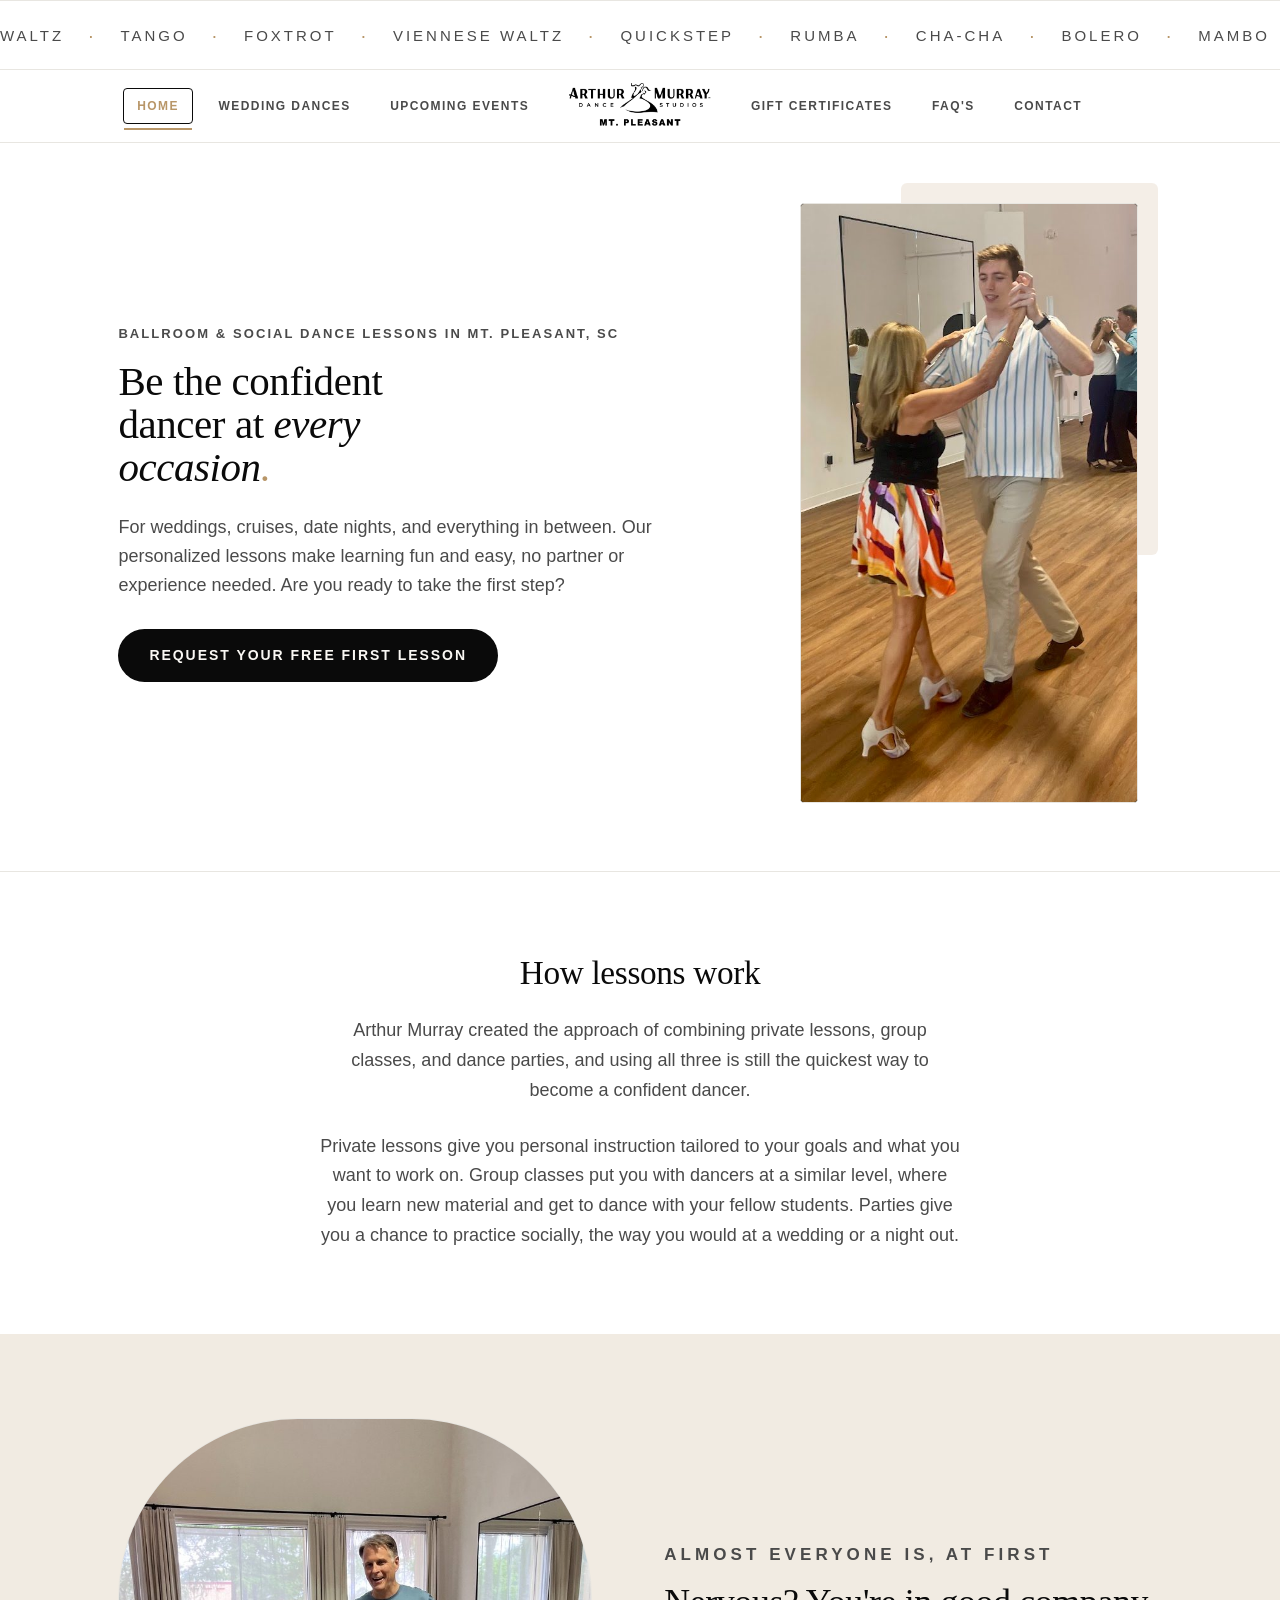
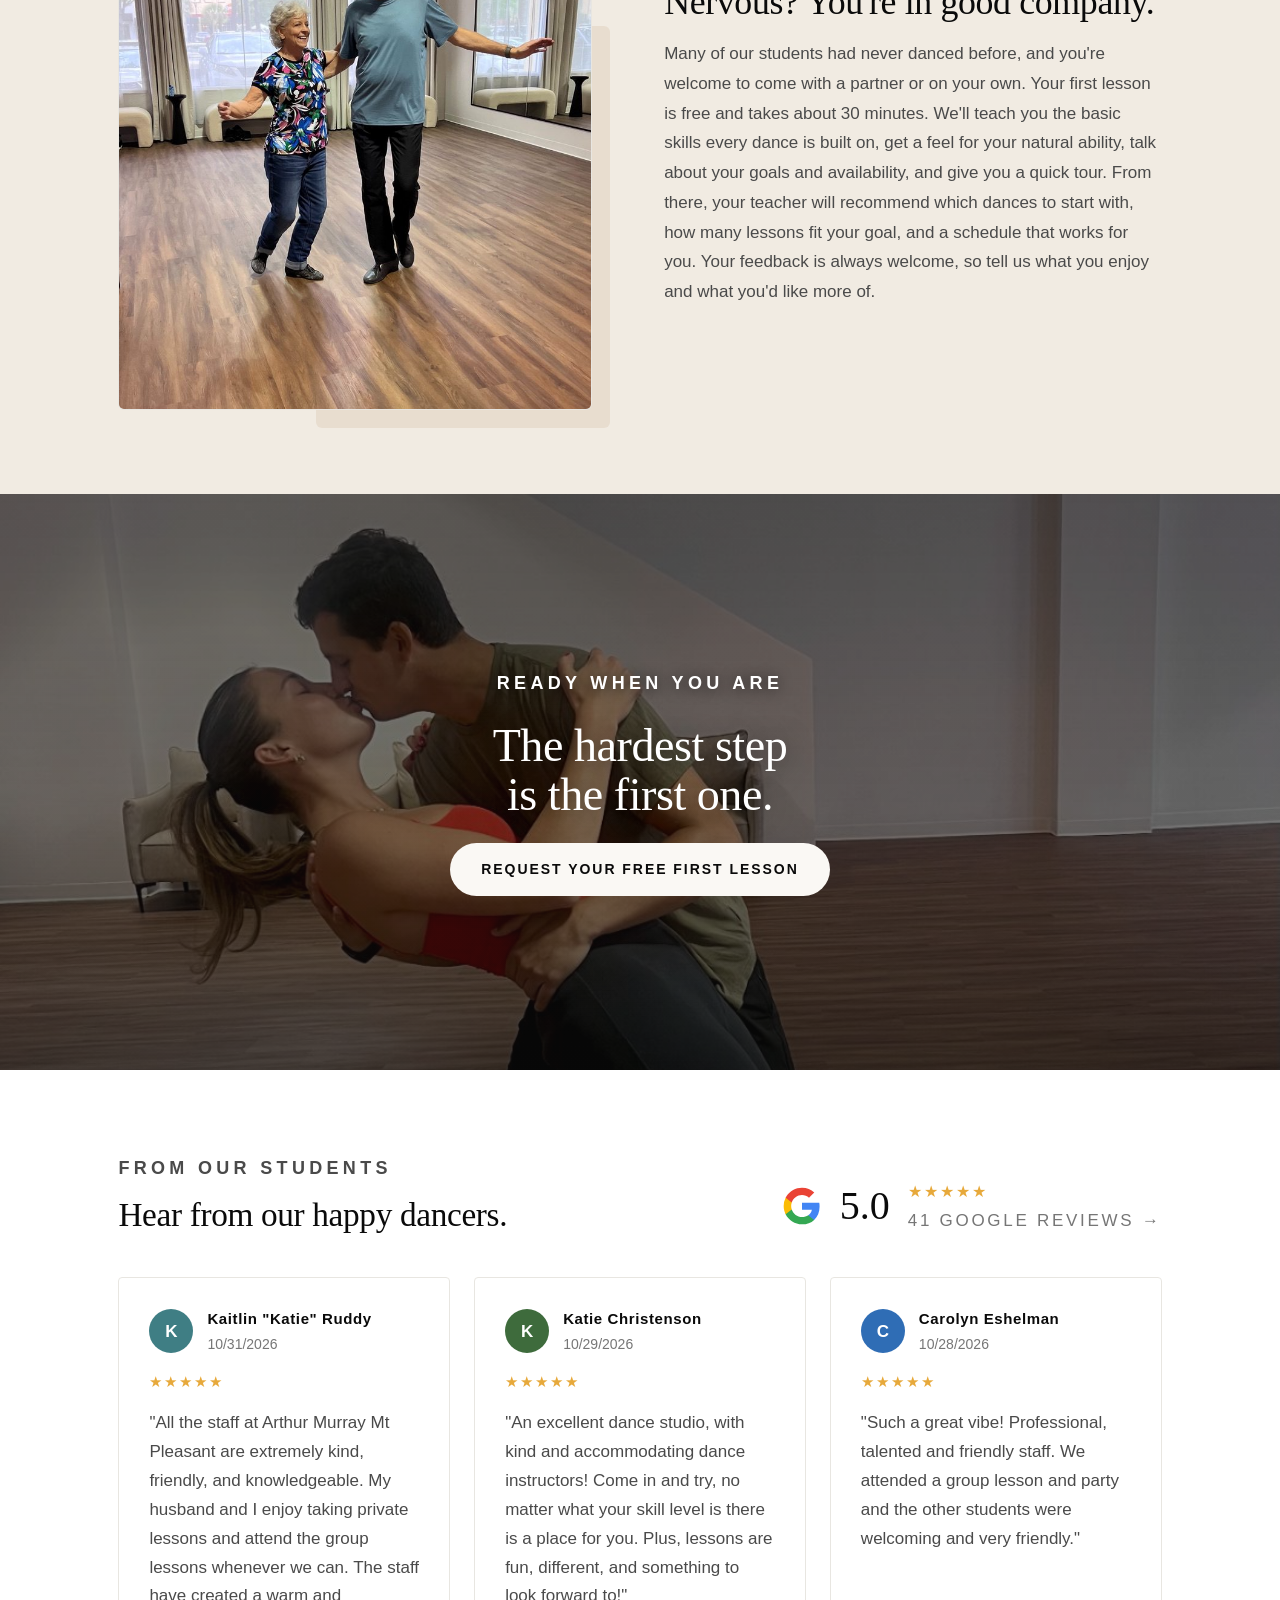
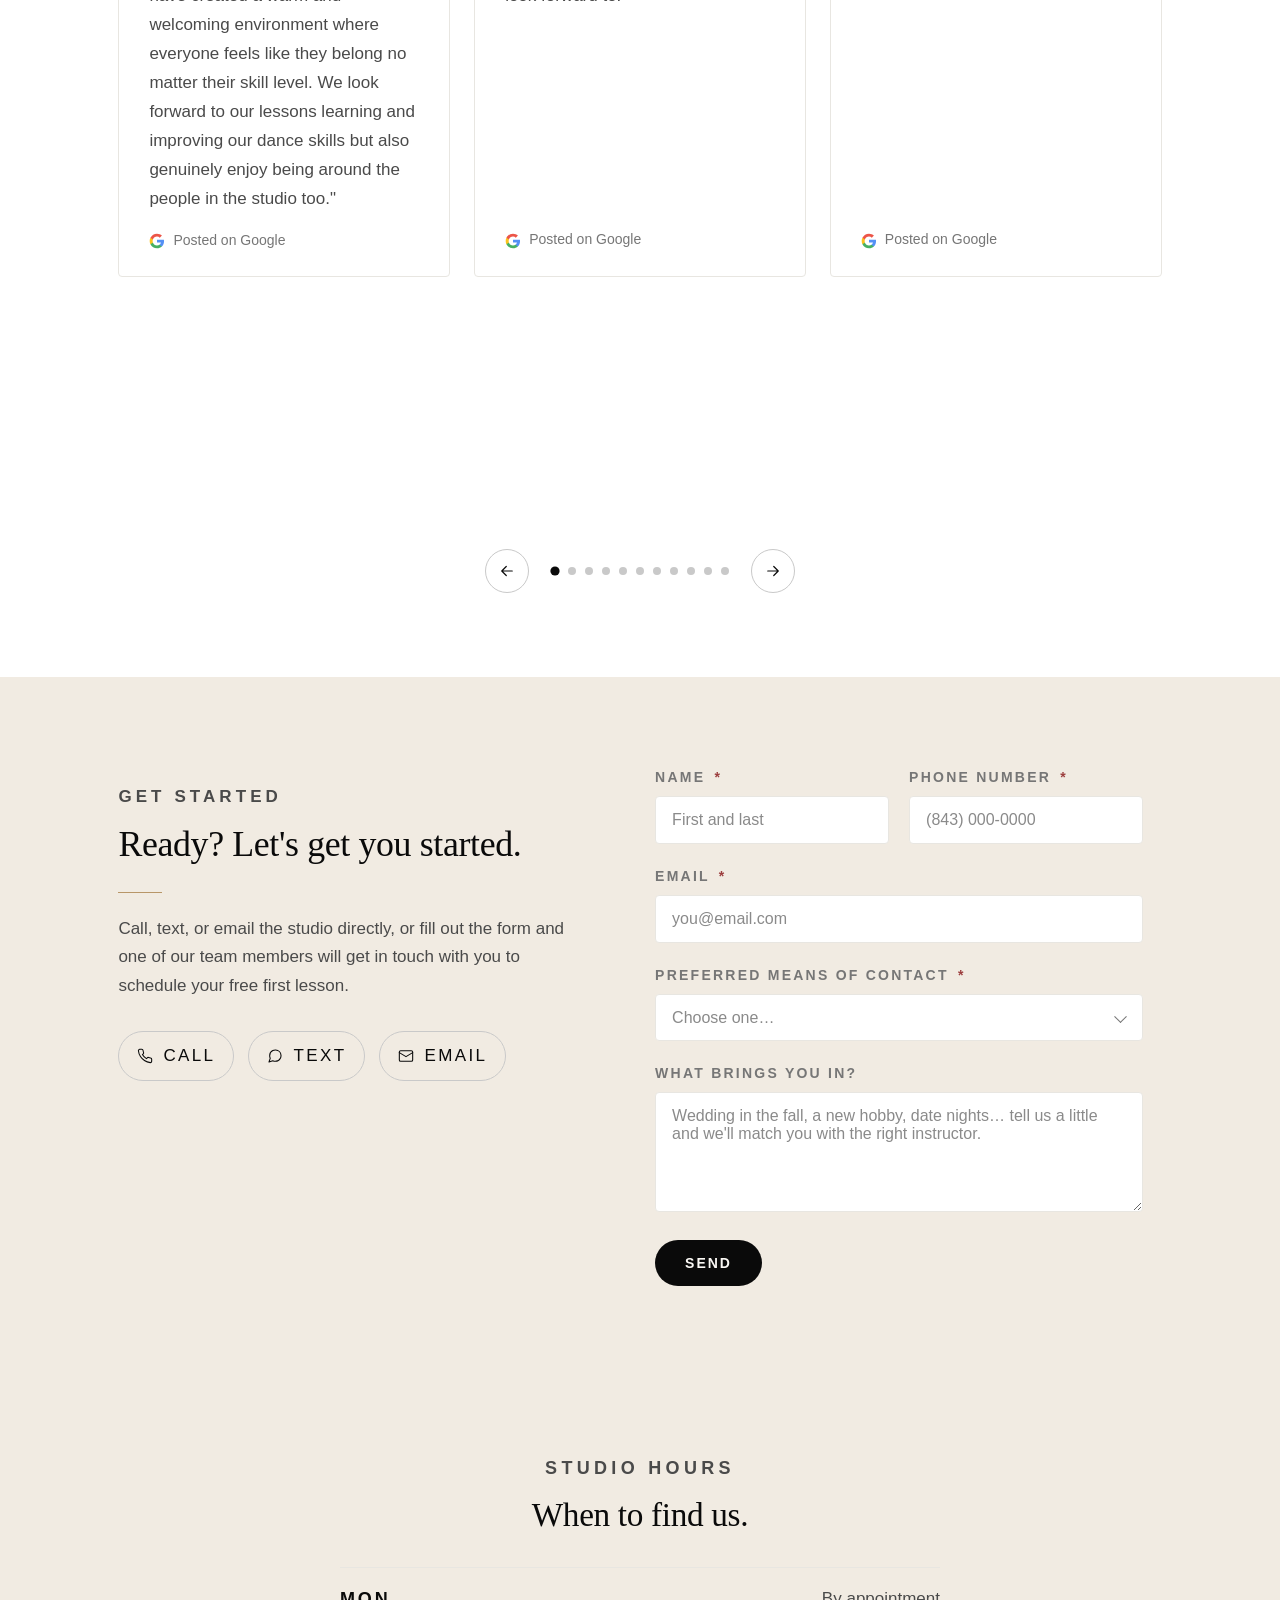
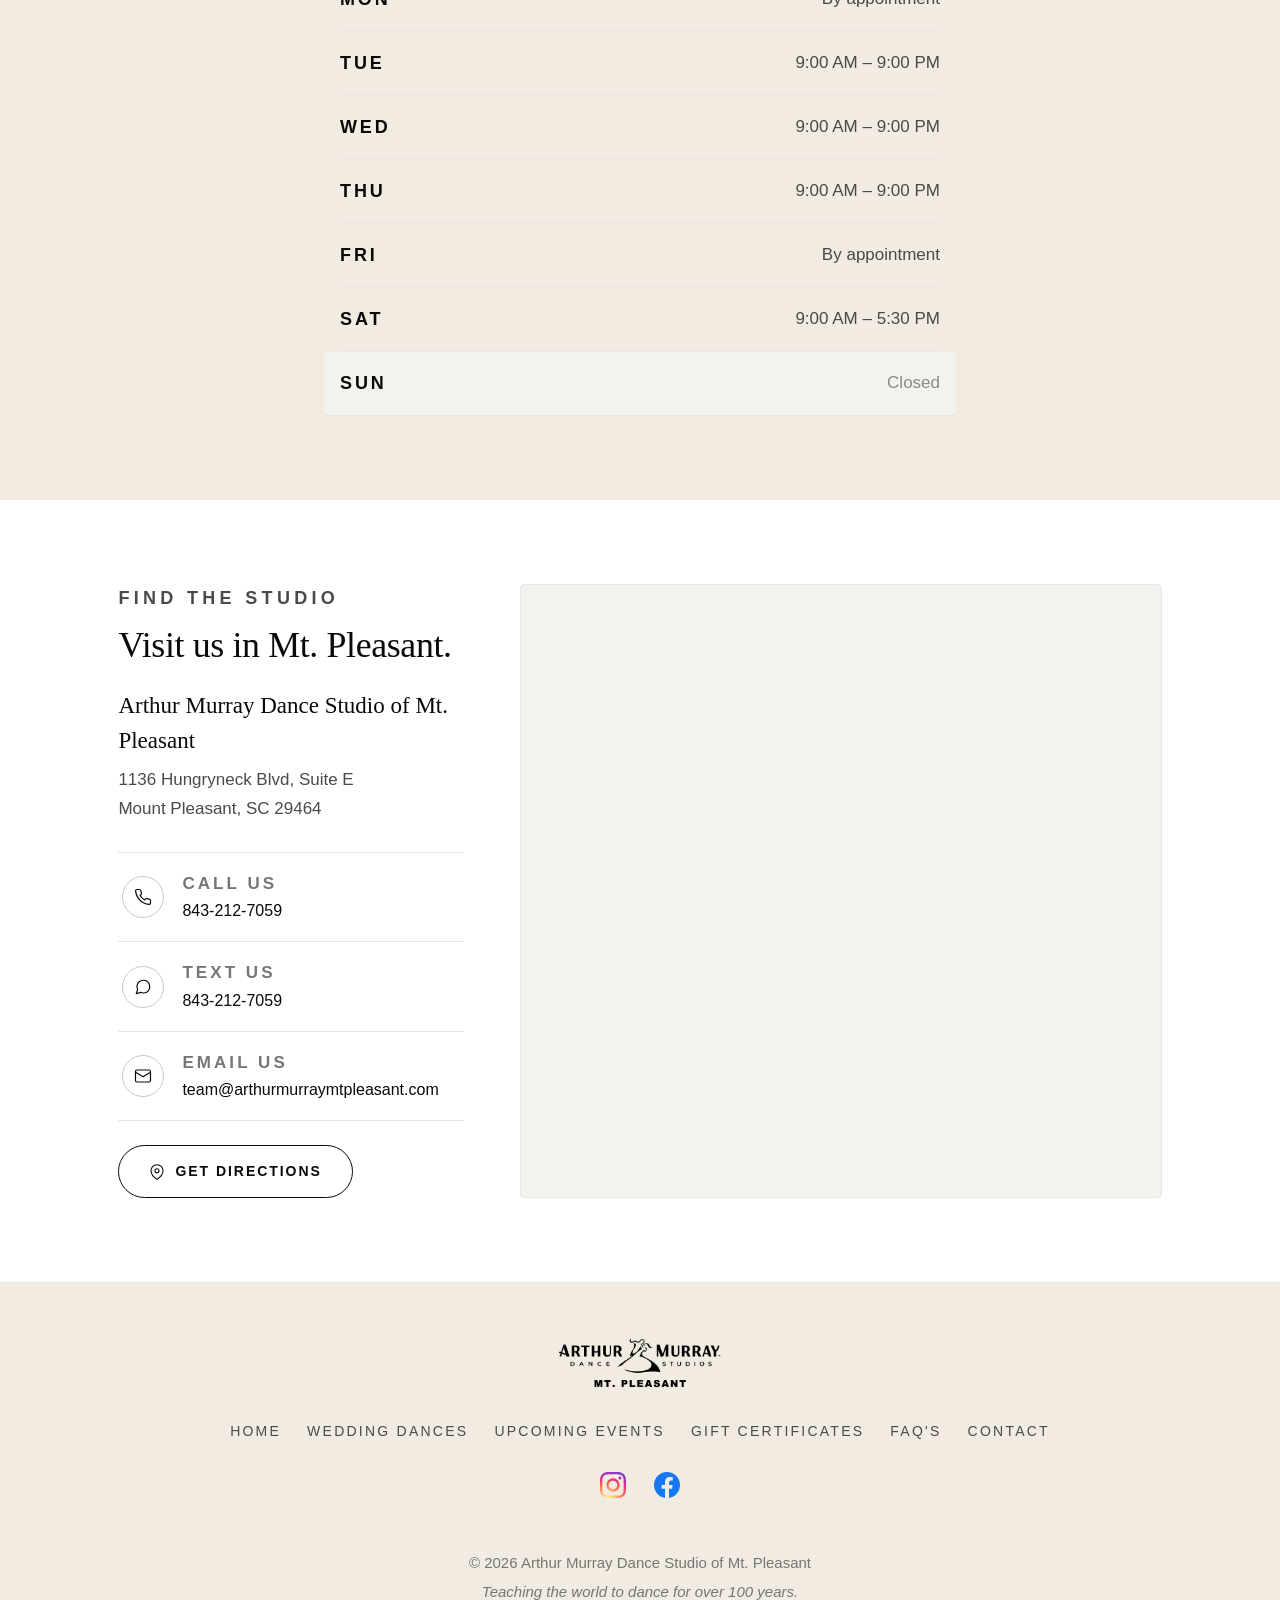
==== commit e490d30a: "Add files via upload" ====
--- a/index.html
+++ b/index.html
@@ -61,7 +61,7 @@
   </script>
 </head>
 <body data-page="home">
-<div class="marquee" aria-hidden="true"><div class="marquee__track"><span class="marquee__item">Waltz<span class="marquee__dot">·</span></span><span class="marquee__item">Tango<span class="marquee__dot">·</span></span><span class="marquee__item">Foxtrot<span class="marquee__dot">·</span></span><span class="marquee__item">Viennese Waltz<span class="marquee__dot">·</span></span><span class="marquee__item">Quickstep<span class="marquee__dot">·</span></span><span class="marquee__item">Rumba<span class="marquee__dot">·</span></span><span class="marquee__item">Cha-Cha<span class="marquee__dot">·</span></span><span class="marquee__item">Bolero<span class="marquee__dot">·</span></span><span class="marquee__item">Mambo<span class="marquee__dot">·</span></span><span class="marquee__item">Salsa<span class="marquee__dot">·</span></span><span class="marquee__item">Merengue<span class="marquee__dot">·</span></span><span class="marquee__item">Bachata<span class="marquee__dot">·</span></span><span class="marquee__item">Samba<span class="marquee__dot">·</span></span><span class="marquee__item">East Coast Swing<span class="marquee__dot">·</span></span><span class="marquee__item">West Coast Swing<span class="marquee__dot">·</span></span><span class="marquee__item">Jive<span class="marquee__dot">·</span></span><span class="marquee__item">Hustle<span class="marquee__dot">·</span></span><span class="marquee__item">Carolina Shag<span class="marquee__dot">·</span></span><span class="marquee__item">Country Two-Step<span class="marquee__dot">·</span></span><span class="marquee__item">Nightclub Two-Step<span class="marquee__dot">·</span></span><span class="marquee__item">Argentine Tango<span class="marquee__dot">·</span></span><span class="marquee__item">Paso Doble<span class="marquee__dot">·</span></span><span class="marquee__item">Lindy Hop<span class="marquee__dot">·</span></span><span class="marquee__item">Wedding First Dance<span class="marquee__dot">·</span></span><span class="marquee__item">Waltz<span class="marquee__dot">·</span></span><span class="marquee__item">Tango<span class="marquee__dot">·</span></span><span class="marquee__item">Foxtrot<span class="marquee__dot">·</span></span><span class="marquee__item">Viennese Waltz<span class="marquee__dot">·</span></span><span class="marquee__item">Quickstep<span class="marquee__dot">·</span></span><span class="marquee__item">Rumba<span class="marquee__dot">·</span></span><span class="marquee__item">Cha-Cha<span class="marquee__dot">·</span></span><span class="marquee__item">Bolero<span class="marquee__dot">·</span></span><span class="marquee__item">Mambo<span class="marquee__dot">·</span></span><span class="marquee__item">Salsa<span class="marquee__dot">·</span></span><span class="marquee__item">Merengue<span class="marquee__dot">·</span></span><span class="marquee__item">Bachata<span class="marquee__dot">·</span></span><span class="marquee__item">Samba<span class="marquee__dot">·</span></span><span class="marquee__item">East Coast Swing<span class="marquee__dot">·</span></span><span class="marquee__item">West Coast Swing<span class="marquee__dot">·</span></span><span class="marquee__item">Jive<span class="marquee__dot">·</span></span><span class="marquee__item">Hustle<span class="marquee__dot">·</span></span><span class="marquee__item">Carolina Shag<span class="marquee__dot">·</span></span><span class="marquee__item">Country Two-Step<span class="marquee__dot">·</span></span><span class="marquee__item">Nightclub Two-Step<span class="marquee__dot">·</span></span><span class="marquee__item">Argentine Tango<span class="marquee__dot">·</span></span><span class="marquee__item">Paso Doble<span class="marquee__dot">·</span></span><span class="marquee__item">Lindy Hop<span class="marquee__dot">·</span></span><span class="marquee__item">Wedding First Dance<span class="marquee__dot">·</span></span></div></div><nav class="nav"><div class="nav__inner"><div class="nav__links nav__links--left"><a class="nav__link is-active" href="index.html" aria-current="page">Home</a><a class="nav__link" href="Wedding Dances.html">Wedding Dances</a><a class="nav__link" href="Upcoming Events.html">Upcoming Events</a></div><a class="nav__logo" href="index.html" aria-label="Arthur Murray Dance Studio of Mt. Pleasant home"><img src="assets/logo-lockup.png" alt="Arthur Murray Dance Studios, Mt. Pleasant"/></a><div class="nav__links nav__links--right"><a class="nav__link" href="Gift Certificates.html">Gift Certificates</a><a class="nav__link" href="FAQ.html">FAQ&#x27;s</a><a class="nav__link" href="index.html#start">Contact</a></div><button class="nav__menu-btn" aria-label="Open menu" aria-expanded="false"><span class="nav__menu-label">Menu</span><span class="nav__menu-rule" aria-hidden="true"></span></button></div></nav><section class="hero hero--split" id="top"><div class="hero__grid"><div class="stack"><p class="eyebrow" style="font-size:13px;letter-spacing:0.16em;margin-bottom:16px">Ballroom &amp; social dance lessons in Mt. Pleasant, SC</p><h1 class="display">Be the confident dancer at <em>every occasion<span class="hl-dot">.</span></em></h1><p class="hero__lede">For weddings, cruises, date nights, and everything in between. Our personalized lessons make learning fun and easy, no partner or experience needed. Are you ready to take the first step?</p><div class="hero__actions"><a class="btn btn--primary" href="#start">Request Your Free First Lesson</a></div></div><div class="hero__framewrap"><div class="hero__frame"><div class="" style="position:absolute;inset:0"><div class="reel" role="img" aria-label="Students dancing at Arthur Murray Mt. Pleasant"><img class="reel__v" src="assets/photos/slide-1.jpg" alt="" aria-hidden="true" style="opacity:1"/><img class="reel__v" src="assets/photos/slide-2.jpg" alt="" aria-hidden="true" style="opacity:0"/><img class="reel__v" src="assets/photos/slide-3.jpg" alt="" aria-hidden="true" style="opacity:0"/><img class="reel__v" src="assets/photos/slide-4.jpg" alt="" aria-hidden="true" style="opacity:0"/><img class="reel__v" src="assets/photos/slide-5.jpg" alt="" aria-hidden="true" style="opacity:0"/></div></div></div></div></div></section><section class="section value" id="story"><div class="wrap wrap--narrow"><h2 class="display">How lessons work</h2><p class="value__lede">Arthur Murray created the approach of combining private lessons, group classes, and dance parties, and using all three is still the quickest way to become a confident dancer.</p><p class="value__lede">Private lessons give you personal instruction tailored to your goals and what you want to work on. Group classes put you with dancers at a similar level, where you learn new material and get to dance with your fellow students. Parties give you a chance to practice socially, the way you would at a wedding or a night out.</p></div></section><section class="section section--alt"><div class="wrap"><div class="reassure"><div class="reassure__media"><div class="reassure__photo reassure__photo--arch"><img src="assets/photos/nervous.jpg" alt="A smiling couple during a lesson at Arthur Murray Mt. Pleasant"/></div></div><div class="reassure__text"><p class="eyebrow">Almost everyone is, at first</p><h2 class="display">Nervous? You&#x27;re in good company.</h2><p>Many of our students had never danced before, and you're welcome to come with a partner or on your own. Your first lesson is free and takes about 30 minutes. We'll teach you the basic skills every dance is built on, get a feel for your natural ability, talk about your goals and availability, and give you a quick tour. From there, your teacher will recommend which dances to start with, how many lessons fit your goal, and a schedule that works for you. Your feedback is always welcome, so tell us what you enjoy and what you'd like more of.</p></div></div></div></section><section class="photoband"><img class="photoband__img" src="assets/photos/band.jpg" alt="A couple dancing at Arthur Murray Mt. Pleasant"/><div class="photoband__content"><p class="eyebrow photoband__eyebrow">Ready when you are</p><h2 class="display photoband__title">The hardest step<br/>is the first one.</h2><a class="btn btn--ondark" href="#start">Request Your Free First Lesson</a></div></section><section class="section reviews" id="reviews"><div class="wrap"><div class="reviews__head"><div class="reviews__title"><p class="eyebrow">From our students</p><h2 class="display" style="margin-top:14px">Hear from our happy dancers.</h2></div><div class="gbadge"><svg viewBox="0 0 48 48" class="gbadge__logo"><path fill="#4285F4" d="M45.12 24.5c0-1.56-.14-3.06-.4-4.5H24v8.51h11.84c-.51 2.75-2.06 5.08-4.39 6.64v5.52h7.11c4.16-3.83 6.56-9.47 6.56-16.17z"></path><path fill="#34A853" d="M24 46c5.94 0 10.92-1.97 14.56-5.33l-7.11-5.52c-1.97 1.32-4.49 2.1-7.45 2.1-5.73 0-10.58-3.87-12.31-9.07H4.34v5.7C7.96 41.07 15.4 46 24 46z"></path><path fill="#FBBC05" d="M11.69 28.18c-.44-1.32-.69-2.73-.69-4.18s.25-2.86.69-4.18v-5.7H4.34A21.99 21.99 0 0 0 2 24c0 3.55.85 6.91 2.34 9.88l7.35-5.7z"></path><path fill="#EA4335" d="M24 10.75c3.23 0 6.13 1.11 8.41 3.29l6.31-6.31C34.91 4.18 29.93 2 24 2 15.4 2 7.96 6.93 4.34 14.12l7.35 5.7c1.73-5.2 6.58-9.07 12.31-9.07z"></path></svg><div class="gbadge__score">5.0</div><div class="gbadge__meta"><div class="gbadge__stars"><span>★★★★★</span></div><a class="gbadge__count" href="https://share.google/LR0pyaYVrIhL8RW0n" target="_blank" rel="noopener">41 Google reviews →</a></div></div></div><div class="reviews__viewport"><div class="reviews__track" style="transform:translateX(calc(-0% - 0px))"><article class="rcard"><div class="rcard__top"><div class="rcard__avatar" style="background:#3F7E84">K</div><div class="rcard__who"><div class="rcard__name">Kaitlin &quot;Katie&quot; Ruddy</div><div class="rcard__date">10/31/2026</div></div></div><div class="rcard__stars"><span>★★★★★</span></div><p class="rcard__body">&quot;All the staff at Arthur Murray Mt Pleasant are extremely kind, friendly, and knowledgeable. My husband and I enjoy taking private lessons and attend the group lessons whenever we can. The staff have created a warm and welcoming environment where everyone feels like they belong no matter their skill level. We look forward to our lessons learning and improving our dance skills but also genuinely enjoy being around the people in the studio too.&quot;</p><div class="rcard__src"><svg viewBox="0 0 48 48" class="rcard__g"><path fill="#4285F4" d="M45.12 24.5c0-1.56-.14-3.06-.4-4.5H24v8.51h11.84c-.51 2.75-2.06 5.08-4.39 6.64v5.52h7.11c4.16-3.83 6.56-9.47 6.56-16.17z"></path><path fill="#34A853" d="M24 46c5.94 0 10.92-1.97 14.56-5.33l-7.11-5.52c-1.97 1.32-4.49 2.1-7.45 2.1-5.73 0-10.58-3.87-12.31-9.07H4.34v5.7C7.96 41.07 15.4 46 24 46z"></path><path fill="#FBBC05" d="M11.69 28.18c-.44-1.32-.69-2.73-.69-4.18s.25-2.86.69-4.18v-5.7H4.34A21.99 21.99 0 0 0 2 24c0 3.55.85 6.91 2.34 9.88l7.35-5.7z"></path><path fill="#EA4335" d="M24 10.75c3.23 0 6.13 1.11 8.41 3.29l6.31-6.31C34.91 4.18 29.93 2 24 2 15.4 2 7.96 6.93 4.34 14.12l7.35 5.7c1.73-5.2 6.58-9.07 12.31-9.07z"></path></svg> Posted on Google</div></article><article class="rcard"><div class="rcard__top"><div class="rcard__avatar" style="background:#3E6B3C">K</div><div class="rcard__who"><div class="rcard__name">Katie Christenson</div><div class="rcard__date">10/29/2026</div></div></div><div class="rcard__stars"><span>★★★★★</span></div><p class="rcard__body">&quot;An excellent dance studio, with kind and accommodating dance instructors! Come in and try, no matter what your skill level is there is a place for you. Plus, lessons are fun, different, and something to look forward to!&quot;</p><div class="rcard__src"><svg viewBox="0 0 48 48" class="rcard__g"><path fill="#4285F4" d="M45.12 24.5c0-1.56-.14-3.06-.4-4.5H24v8.51h11.84c-.51 2.75-2.06 5.08-4.39 6.64v5.52h7.11c4.16-3.83 6.56-9.47 6.56-16.17z"></path><path fill="#34A853" d="M24 46c5.94 0 10.92-1.97 14.56-5.33l-7.11-5.52c-1.97 1.32-4.49 2.1-7.45 2.1-5.73 0-10.58-3.87-12.31-9.07H4.34v5.7C7.96 41.07 15.4 46 24 46z"></path><path fill="#FBBC05" d="M11.69 28.18c-.44-1.32-.69-2.73-.69-4.18s.25-2.86.69-4.18v-5.7H4.34A21.99 21.99 0 0 0 2 24c0 3.55.85 6.91 2.34 9.88l7.35-5.7z"></path><path fill="#EA4335" d="M24 10.75c3.23 0 6.13 1.11 8.41 3.29l6.31-6.31C34.91 4.18 29.93 2 24 2 15.4 2 7.96 6.93 4.34 14.12l7.35 5.7c1.73-5.2 6.58-9.07 12.31-9.07z"></path></svg> Posted on Google</div></article><article class="rcard"><div class="rcard__top"><div class="rcard__avatar" style="background:#2F6DB5">C</div><div class="rcard__who"><div class="rcard__name">Carolyn Eshelman</div><div class="rcard__date">10/28/2026</div></div></div><div class="rcard__stars"><span>★★★★★</span></div><p class="rcard__body">&quot;Such a great vibe! Professional, talented and friendly staff. We attended a group lesson and party and the other students were welcoming and very friendly.&quot;</p><div class="rcard__src"><svg viewBox="0 0 48 48" class="rcard__g"><path fill="#4285F4" d="M45.12 24.5c0-1.56-.14-3.06-.4-4.5H24v8.51h11.84c-.51 2.75-2.06 5.08-4.39 6.64v5.52h7.11c4.16-3.83 6.56-9.47 6.56-16.17z"></path><path fill="#34A853" d="M24 46c5.94 0 10.92-1.97 14.56-5.33l-7.11-5.52c-1.97 1.32-4.49 2.1-7.45 2.1-5.73 0-10.58-3.87-12.31-9.07H4.34v5.7C7.96 41.07 15.4 46 24 46z"></path><path fill="#FBBC05" d="M11.69 28.18c-.44-1.32-.69-2.73-.69-4.18s.25-2.86.69-4.18v-5.7H4.34A21.99 21.99 0 0 0 2 24c0 3.55.85 6.91 2.34 9.88l7.35-5.7z"></path><path fill="#EA4335" d="M24 10.75c3.23 0 6.13 1.11 8.41 3.29l6.31-6.31C34.91 4.18 29.93 2 24 2 15.4 2 7.96 6.93 4.34 14.12l7.35 5.7c1.73-5.2 6.58-9.07 12.31-9.07z"></path></svg> Posted on Google</div></article><article class="rcard"><div class="rcard__top"><div class="rcard__avatar" style="background:#6E4593">J</div><div class="rcard__who"><div class="rcard__name">Jessica Rahimi</div><div class="rcard__date">10/2026</div></div></div><div class="rcard__stars"><span>★★★★★</span></div><p class="rcard__body">&quot;Ann Marie makes every dance lesson so much fun! She brings such great energy, excitement, and enthusiasm to every class. She makes learning to dance feel effortless, exciting, and something you genuinely look forward to. Every lesson is filled with laughter, fun, and new things to learn, and you leave feeling excited to come back for more! Arthur Murray Dance Studio has been such a wonderful experience, and Ann Marie makes it even more special with her personality and passion for dancing. If you're looking for something fun, exciting, and a little outside your comfort zone, I highly recommend giving it a try. You might just discover a new passion!&quot;</p><div class="rcard__src"><svg viewBox="0 0 48 48" class="rcard__g"><path fill="#4285F4" d="M45.12 24.5c0-1.56-.14-3.06-.4-4.5H24v8.51h11.84c-.51 2.75-2.06 5.08-4.39 6.64v5.52h7.11c4.16-3.83 6.56-9.47 6.56-16.17z"></path><path fill="#34A853" d="M24 46c5.94 0 10.92-1.97 14.56-5.33l-7.11-5.52c-1.97 1.32-4.49 2.1-7.45 2.1-5.73 0-10.58-3.87-12.31-9.07H4.34v5.7C7.96 41.07 15.4 46 24 46z"></path><path fill="#FBBC05" d="M11.69 28.18c-.44-1.32-.69-2.73-.69-4.18s.25-2.86.69-4.18v-5.7H4.34A21.99 21.99 0 0 0 2 24c0 3.55.85 6.91 2.34 9.88l7.35-5.7z"></path><path fill="#EA4335" d="M24 10.75c3.23 0 6.13 1.11 8.41 3.29l6.31-6.31C34.91 4.18 29.93 2 24 2 15.4 2 7.96 6.93 4.34 14.12l7.35 5.7c1.73-5.2 6.58-9.07 12.31-9.07z"></path></svg> Posted on Google</div></article><article class="rcard"><div class="rcard__top"><div class="rcard__avatar" style="background:#6B7B82">D</div><div class="rcard__who"><div class="rcard__name">David Schools</div><div class="rcard__date">10/2026</div></div></div><div class="rcard__stars"><span>★★★★★</span></div><p class="rcard__body">&quot;This Dance Studio is a fun, supportive place to improve your dancing skills. Maria and Ann Marie are positive, knowledgeable, and enthusiastic. Needing to step up my game for my daughter's wedding, I turned to them for help and it has been a wonderful experience and I've learned a lot. I highly recommend Arthur Murray Dance Studio of Mt Pleasant to learn to dance and enjoy it!&quot;</p><div class="rcard__src"><svg viewBox="0 0 48 48" class="rcard__g"><path fill="#4285F4" d="M45.12 24.5c0-1.56-.14-3.06-.4-4.5H24v8.51h11.84c-.51 2.75-2.06 5.08-4.39 6.64v5.52h7.11c4.16-3.83 6.56-9.47 6.56-16.17z"></path><path fill="#34A853" d="M24 46c5.94 0 10.92-1.97 14.56-5.33l-7.11-5.52c-1.97 1.32-4.49 2.1-7.45 2.1-5.73 0-10.58-3.87-12.31-9.07H4.34v5.7C7.96 41.07 15.4 46 24 46z"></path><path fill="#FBBC05" d="M11.69 28.18c-.44-1.32-.69-2.73-.69-4.18s.25-2.86.69-4.18v-5.7H4.34A21.99 21.99 0 0 0 2 24c0 3.55.85 6.91 2.34 9.88l7.35-5.7z"></path><path fill="#EA4335" d="M24 10.75c3.23 0 6.13 1.11 8.41 3.29l6.31-6.31C34.91 4.18 29.93 2 24 2 15.4 2 7.96 6.93 4.34 14.12l7.35 5.7c1.73-5.2 6.58-9.07 12.31-9.07z"></path></svg> Posted on Google</div></article><article class="rcard"><div class="rcard__top"><div class="rcard__avatar" style="background:#3A7CA5">K</div><div class="rcard__who"><div class="rcard__name">Kam Goudarzi</div><div class="rcard__date">9/2026</div></div></div><div class="rcard__stars"><span>★★★★★</span></div><p class="rcard__body">&quot;My wife and I have been taking lessons for a couple years now, and somehow it has become one of the things we genuinely look forward to every other week. It's fun, refreshing, and such a great break from the usual routine. We laugh a lot, occasionally even dance correctly, and always leave in a better mood than when we walked in. AnnMarie is awesome; super patient, flexible, accommodating, and just really easy to work with. She knows how to challenge you without making it feel stressful, and she keeps everything relaxed and enjoyable. The rest of the instructors are amazing as well, and the whole studio has an incredibly friendly, welcoming vibe. Definitely recommend!&quot;</p><div class="rcard__src"><svg viewBox="0 0 48 48" class="rcard__g"><path fill="#4285F4" d="M45.12 24.5c0-1.56-.14-3.06-.4-4.5H24v8.51h11.84c-.51 2.75-2.06 5.08-4.39 6.64v5.52h7.11c4.16-3.83 6.56-9.47 6.56-16.17z"></path><path fill="#34A853" d="M24 46c5.94 0 10.92-1.97 14.56-5.33l-7.11-5.52c-1.97 1.32-4.49 2.1-7.45 2.1-5.73 0-10.58-3.87-12.31-9.07H4.34v5.7C7.96 41.07 15.4 46 24 46z"></path><path fill="#FBBC05" d="M11.69 28.18c-.44-1.32-.69-2.73-.69-4.18s.25-2.86.69-4.18v-5.7H4.34A21.99 21.99 0 0 0 2 24c0 3.55.85 6.91 2.34 9.88l7.35-5.7z"></path><path fill="#EA4335" d="M24 10.75c3.23 0 6.13 1.11 8.41 3.29l6.31-6.31C34.91 4.18 29.93 2 24 2 15.4 2 7.96 6.93 4.34 14.12l7.35 5.7c1.73-5.2 6.58-9.07 12.31-9.07z"></path></svg> Posted on Google</div></article><article class="rcard"><div class="rcard__top"><div class="rcard__avatar" style="background:#4A6B82">C</div><div class="rcard__who"><div class="rcard__name">Christine Aukamp</div><div class="rcard__date">9/2026</div></div></div><div class="rcard__stars"><span>★★★★★</span></div><p class="rcard__body">&quot;This is such a fun way to learn how to dance. From salsa, cha cha to the waltz you can learn all styles of dances. They offer extra classes to perfect your moves and hone in the details. Give it a try and create a new form of entertainment in your life...you will be so happy!&quot;</p><div class="rcard__src"><svg viewBox="0 0 48 48" class="rcard__g"><path fill="#4285F4" d="M45.12 24.5c0-1.56-.14-3.06-.4-4.5H24v8.51h11.84c-.51 2.75-2.06 5.08-4.39 6.64v5.52h7.11c4.16-3.83 6.56-9.47 6.56-16.17z"></path><path fill="#34A853" d="M24 46c5.94 0 10.92-1.97 14.56-5.33l-7.11-5.52c-1.97 1.32-4.49 2.1-7.45 2.1-5.73 0-10.58-3.87-12.31-9.07H4.34v5.7C7.96 41.07 15.4 46 24 46z"></path><path fill="#FBBC05" d="M11.69 28.18c-.44-1.32-.69-2.73-.69-4.18s.25-2.86.69-4.18v-5.7H4.34A21.99 21.99 0 0 0 2 24c0 3.55.85 6.91 2.34 9.88l7.35-5.7z"></path><path fill="#EA4335" d="M24 10.75c3.23 0 6.13 1.11 8.41 3.29l6.31-6.31C34.91 4.18 29.93 2 24 2 15.4 2 7.96 6.93 4.34 14.12l7.35 5.7c1.73-5.2 6.58-9.07 12.31-9.07z"></path></svg> Posted on Google</div></article><article class="rcard"><div class="rcard__top"><div class="rcard__avatar" style="background:#8A6E5E">M</div><div class="rcard__who"><div class="rcard__name">Mikayla Hill</div><div class="rcard__date">9/2026</div></div></div><div class="rcard__stars"><span>★★★★★</span></div><p class="rcard__body">&quot;Went here for wedding first dance help and cannot recommend Maria enough! We went several months before our wedding to get the best outcome and I'm so thankful we went with Arthur Murray! Maria is fun, accommodating and one of the most personable people we've ever met. She checked in before every class and always took our input and experience seriously. My fiancee and I couldn't be happier with our experience and we are so excited to have our first dance next week! She helped make the process as smooth as possible and always ensured we felt confident after every class.&quot;</p><div class="rcard__src"><svg viewBox="0 0 48 48" class="rcard__g"><path fill="#4285F4" d="M45.12 24.5c0-1.56-.14-3.06-.4-4.5H24v8.51h11.84c-.51 2.75-2.06 5.08-4.39 6.64v5.52h7.11c4.16-3.83 6.56-9.47 6.56-16.17z"></path><path fill="#34A853" d="M24 46c5.94 0 10.92-1.97 14.56-5.33l-7.11-5.52c-1.97 1.32-4.49 2.1-7.45 2.1-5.73 0-10.58-3.87-12.31-9.07H4.34v5.7C7.96 41.07 15.4 46 24 46z"></path><path fill="#FBBC05" d="M11.69 28.18c-.44-1.32-.69-2.73-.69-4.18s.25-2.86.69-4.18v-5.7H4.34A21.99 21.99 0 0 0 2 24c0 3.55.85 6.91 2.34 9.88l7.35-5.7z"></path><path fill="#EA4335" d="M24 10.75c3.23 0 6.13 1.11 8.41 3.29l6.31-6.31C34.91 4.18 29.93 2 24 2 15.4 2 7.96 6.93 4.34 14.12l7.35 5.7c1.73-5.2 6.58-9.07 12.31-9.07z"></path></svg> Posted on Google</div></article><article class="rcard"><div class="rcard__top"><div class="rcard__avatar" style="background:#8E6F47">T</div><div class="rcard__who"><div class="rcard__name">Tammy Owsley</div><div class="rcard__date">8/2026</div></div></div><div class="rcard__stars"><span>★★★★★</span></div><p class="rcard__body">&quot;AnnMarie and her staff are incredibly talented instructors. They are encouraging, passionate, and remarkably patient with their students. The studio itself has such a warm, welcoming environment that truly makes me feel like part of the family every time I walk through the door.&quot;</p><div class="rcard__src"><svg viewBox="0 0 48 48" class="rcard__g"><path fill="#4285F4" d="M45.12 24.5c0-1.56-.14-3.06-.4-4.5H24v8.51h11.84c-.51 2.75-2.06 5.08-4.39 6.64v5.52h7.11c4.16-3.83 6.56-9.47 6.56-16.17z"></path><path fill="#34A853" d="M24 46c5.94 0 10.92-1.97 14.56-5.33l-7.11-5.52c-1.97 1.32-4.49 2.1-7.45 2.1-5.73 0-10.58-3.87-12.31-9.07H4.34v5.7C7.96 41.07 15.4 46 24 46z"></path><path fill="#FBBC05" d="M11.69 28.18c-.44-1.32-.69-2.73-.69-4.18s.25-2.86.69-4.18v-5.7H4.34A21.99 21.99 0 0 0 2 24c0 3.55.85 6.91 2.34 9.88l7.35-5.7z"></path><path fill="#EA4335" d="M24 10.75c3.23 0 6.13 1.11 8.41 3.29l6.31-6.31C34.91 4.18 29.93 2 24 2 15.4 2 7.96 6.93 4.34 14.12l7.35 5.7c1.73-5.2 6.58-9.07 12.31-9.07z"></path></svg> Posted on Google</div></article><article class="rcard"><div class="rcard__top"><div class="rcard__avatar" style="background:#5A5A5A">L</div><div class="rcard__who"><div class="rcard__name">Luke Powell</div><div class="rcard__date">5/2026</div></div></div><div class="rcard__stars"><span>★★★★★</span></div><p class="rcard__body">&quot;I moved to Mt. Pleasant looking for something social that wasn't just the bar scene. Gave Arthur Murray Mt. Pleasant a shot and have been thoroughly enjoying it. The instructors are patient and break everything down clearly. Private lessons are good for picking up new moves and tightening up technique. The group classes and social nights are a great way to meet people. It's also a legit workout. My Whoop always blows up with the step count after a night of dancing. The studio is modern and spacious, right in the shopping center next to Mt. Pleasant Towne Centre. Tons of parking, restaurants steps away, and convenient for the whole Mt. Pleasant/Charleston area. If you want ballroom or Latin styles like salsa and bachata, just show up for a class. It's a good way to stay active and meet people around here.&quot;</p><div class="rcard__src"><svg viewBox="0 0 48 48" class="rcard__g"><path fill="#4285F4" d="M45.12 24.5c0-1.56-.14-3.06-.4-4.5H24v8.51h11.84c-.51 2.75-2.06 5.08-4.39 6.64v5.52h7.11c4.16-3.83 6.56-9.47 6.56-16.17z"></path><path fill="#34A853" d="M24 46c5.94 0 10.92-1.97 14.56-5.33l-7.11-5.52c-1.97 1.32-4.49 2.1-7.45 2.1-5.73 0-10.58-3.87-12.31-9.07H4.34v5.7C7.96 41.07 15.4 46 24 46z"></path><path fill="#FBBC05" d="M11.69 28.18c-.44-1.32-.69-2.73-.69-4.18s.25-2.86.69-4.18v-5.7H4.34A21.99 21.99 0 0 0 2 24c0 3.55.85 6.91 2.34 9.88l7.35-5.7z"></path><path fill="#EA4335" d="M24 10.75c3.23 0 6.13 1.11 8.41 3.29l6.31-6.31C34.91 4.18 29.93 2 24 2 15.4 2 7.96 6.93 4.34 14.12l7.35 5.7c1.73-5.2 6.58-9.07 12.31-9.07z"></path></svg> Posted on Google</div></article><article class="rcard"><div class="rcard__top"><div class="rcard__avatar" style="background:#9C3E3E">H</div><div class="rcard__who"><div class="rcard__name">Haig Berberian</div><div class="rcard__date">4/2026</div></div></div><div class="rcard__stars"><span>★★★★★</span></div><p class="rcard__body">&quot;Having a great time learning with AnnMarie and Maria. They certainly know what they are doing. The new studio is coming together and will be amazing. Thanks ladies!&quot;</p><div class="rcard__src"><svg viewBox="0 0 48 48" class="rcard__g"><path fill="#4285F4" d="M45.12 24.5c0-1.56-.14-3.06-.4-4.5H24v8.51h11.84c-.51 2.75-2.06 5.08-4.39 6.64v5.52h7.11c4.16-3.83 6.56-9.47 6.56-16.17z"></path><path fill="#34A853" d="M24 46c5.94 0 10.92-1.97 14.56-5.33l-7.11-5.52c-1.97 1.32-4.49 2.1-7.45 2.1-5.73 0-10.58-3.87-12.31-9.07H4.34v5.7C7.96 41.07 15.4 46 24 46z"></path><path fill="#FBBC05" d="M11.69 28.18c-.44-1.32-.69-2.73-.69-4.18s.25-2.86.69-4.18v-5.7H4.34A21.99 21.99 0 0 0 2 24c0 3.55.85 6.91 2.34 9.88l7.35-5.7z"></path><path fill="#EA4335" d="M24 10.75c3.23 0 6.13 1.11 8.41 3.29l6.31-6.31C34.91 4.18 29.93 2 24 2 15.4 2 7.96 6.93 4.34 14.12l7.35 5.7c1.73-5.2 6.58-9.07 12.31-9.07z"></path></svg> Posted on Google</div></article><article class="rcard"><div class="rcard__top"><div class="rcard__avatar" style="background:#3F7E84">L</div><div class="rcard__who"><div class="rcard__name">Lee Domikis</div><div class="rcard__date">4/2026</div></div></div><div class="rcard__stars"><span>★★★★★</span></div><p class="rcard__body">&quot;Amazing experience with Anne Marie!!! Love this spot and the team there.&quot;</p><div class="rcard__src"><svg viewBox="0 0 48 48" class="rcard__g"><path fill="#4285F4" d="M45.12 24.5c0-1.56-.14-3.06-.4-4.5H24v8.51h11.84c-.51 2.75-2.06 5.08-4.39 6.64v5.52h7.11c4.16-3.83 6.56-9.47 6.56-16.17z"></path><path fill="#34A853" d="M24 46c5.94 0 10.92-1.97 14.56-5.33l-7.11-5.52c-1.97 1.32-4.49 2.1-7.45 2.1-5.73 0-10.58-3.87-12.31-9.07H4.34v5.7C7.96 41.07 15.4 46 24 46z"></path><path fill="#FBBC05" d="M11.69 28.18c-.44-1.32-.69-2.73-.69-4.18s.25-2.86.69-4.18v-5.7H4.34A21.99 21.99 0 0 0 2 24c0 3.55.85 6.91 2.34 9.88l7.35-5.7z"></path><path fill="#EA4335" d="M24 10.75c3.23 0 6.13 1.11 8.41 3.29l6.31-6.31C34.91 4.18 29.93 2 24 2 15.4 2 7.96 6.93 4.34 14.12l7.35 5.7c1.73-5.2 6.58-9.07 12.31-9.07z"></path></svg> Posted on Google</div></article><article class="rcard"><div class="rcard__top"><div class="rcard__avatar" style="background:#3E6B3C">B</div><div class="rcard__who"><div class="rcard__name">Brianna Phillips</div><div class="rcard__date">3/2026</div></div></div><div class="rcard__stars"><span>★★★★★</span></div><p class="rcard__body">&quot;We love Maria! My boyfriend and I have first came in for salsa and bachata lessons because it's been something I wanted to learn for a while but i just get too in my head about it. She made us both feel really comfortable and now we are also learning swing!! Maria and AnnMarie are patient and hilarious and we find ourselves laughing as much as we are dancing!&quot;</p><div class="rcard__src"><svg viewBox="0 0 48 48" class="rcard__g"><path fill="#4285F4" d="M45.12 24.5c0-1.56-.14-3.06-.4-4.5H24v8.51h11.84c-.51 2.75-2.06 5.08-4.39 6.64v5.52h7.11c4.16-3.83 6.56-9.47 6.56-16.17z"></path><path fill="#34A853" d="M24 46c5.94 0 10.92-1.97 14.56-5.33l-7.11-5.52c-1.97 1.32-4.49 2.1-7.45 2.1-5.73 0-10.58-3.87-12.31-9.07H4.34v5.7C7.96 41.07 15.4 46 24 46z"></path><path fill="#FBBC05" d="M11.69 28.18c-.44-1.32-.69-2.73-.69-4.18s.25-2.86.69-4.18v-5.7H4.34A21.99 21.99 0 0 0 2 24c0 3.55.85 6.91 2.34 9.88l7.35-5.7z"></path><path fill="#EA4335" d="M24 10.75c3.23 0 6.13 1.11 8.41 3.29l6.31-6.31C34.91 4.18 29.93 2 24 2 15.4 2 7.96 6.93 4.34 14.12l7.35 5.7c1.73-5.2 6.58-9.07 12.31-9.07z"></path></svg> Posted on Google</div></article><article class="rcard"><div class="rcard__top"><div class="rcard__avatar" style="background:#2F6DB5">J</div><div class="rcard__who"><div class="rcard__name">James Montgomery</div><div class="rcard__date">3/2026</div></div></div><div class="rcard__stars"><span>★★★★★</span></div><p class="rcard__body">&quot;María, Anne Marie, and Charles are all excellent instructors! We have learned so much and always have a fun time, too!&quot;</p><div class="rcard__src"><svg viewBox="0 0 48 48" class="rcard__g"><path fill="#4285F4" d="M45.12 24.5c0-1.56-.14-3.06-.4-4.5H24v8.51h11.84c-.51 2.75-2.06 5.08-4.39 6.64v5.52h7.11c4.16-3.83 6.56-9.47 6.56-16.17z"></path><path fill="#34A853" d="M24 46c5.94 0 10.92-1.97 14.56-5.33l-7.11-5.52c-1.97 1.32-4.49 2.1-7.45 2.1-5.73 0-10.58-3.87-12.31-9.07H4.34v5.7C7.96 41.07 15.4 46 24 46z"></path><path fill="#FBBC05" d="M11.69 28.18c-.44-1.32-.69-2.73-.69-4.18s.25-2.86.69-4.18v-5.7H4.34A21.99 21.99 0 0 0 2 24c0 3.55.85 6.91 2.34 9.88l7.35-5.7z"></path><path fill="#EA4335" d="M24 10.75c3.23 0 6.13 1.11 8.41 3.29l6.31-6.31C34.91 4.18 29.93 2 24 2 15.4 2 7.96 6.93 4.34 14.12l7.35 5.7c1.73-5.2 6.58-9.07 12.31-9.07z"></path></svg> Posted on Google</div></article><article class="rcard"><div class="rcard__top"><div class="rcard__avatar" style="background:#6E4593">E</div><div class="rcard__who"><div class="rcard__name">Emily Ferrese</div><div class="rcard__date">2/2026</div></div></div><div class="rcard__stars"><span>★★★★★</span></div><p class="rcard__body">&quot;We love going to Arthur Murray and taking lessons with AnnMarie! My husband has been taking lessons from her for a few years and I have been for the last year and a half and she is the best! Highly recommend going to her if you are looking to start ballroom dancing&quot;</p><div class="rcard__src"><svg viewBox="0 0 48 48" class="rcard__g"><path fill="#4285F4" d="M45.12 24.5c0-1.56-.14-3.06-.4-4.5H24v8.51h11.84c-.51 2.75-2.06 5.08-4.39 6.64v5.52h7.11c4.16-3.83 6.56-9.47 6.56-16.17z"></path><path fill="#34A853" d="M24 46c5.94 0 10.92-1.97 14.56-5.33l-7.11-5.52c-1.97 1.32-4.49 2.1-7.45 2.1-5.73 0-10.58-3.87-12.31-9.07H4.34v5.7C7.96 41.07 15.4 46 24 46z"></path><path fill="#FBBC05" d="M11.69 28.18c-.44-1.32-.69-2.73-.69-4.18s.25-2.86.69-4.18v-5.7H4.34A21.99 21.99 0 0 0 2 24c0 3.55.85 6.91 2.34 9.88l7.35-5.7z"></path><path fill="#EA4335" d="M24 10.75c3.23 0 6.13 1.11 8.41 3.29l6.31-6.31C34.91 4.18 29.93 2 24 2 15.4 2 7.96 6.93 4.34 14.12l7.35 5.7c1.73-5.2 6.58-9.07 12.31-9.07z"></path></svg> Posted on Google</div></article><article class="rcard"><div class="rcard__top"><div class="rcard__avatar" style="background:#6B7B82">A</div><div class="rcard__who"><div class="rcard__name">Adam Owsley</div><div class="rcard__date">2/2026</div></div></div><div class="rcard__stars"><span>★★★★★</span></div><p class="rcard__body">&quot;An excellent dance studio with a truly gifted instructor. AnnMarie's passion for International Standard Tango genuinely warms my heart. She teaches with an eloquent, expressive clarity that makes learning both effective and deeply enjoyable. The atmosphere is welcoming, and I always leave inspired.&quot;</p><div class="rcard__src"><svg viewBox="0 0 48 48" class="rcard__g"><path fill="#4285F4" d="M45.12 24.5c0-1.56-.14-3.06-.4-4.5H24v8.51h11.84c-.51 2.75-2.06 5.08-4.39 6.64v5.52h7.11c4.16-3.83 6.56-9.47 6.56-16.17z"></path><path fill="#34A853" d="M24 46c5.94 0 10.92-1.97 14.56-5.33l-7.11-5.52c-1.97 1.32-4.49 2.1-7.45 2.1-5.73 0-10.58-3.87-12.31-9.07H4.34v5.7C7.96 41.07 15.4 46 24 46z"></path><path fill="#FBBC05" d="M11.69 28.18c-.44-1.32-.69-2.73-.69-4.18s.25-2.86.69-4.18v-5.7H4.34A21.99 21.99 0 0 0 2 24c0 3.55.85 6.91 2.34 9.88l7.35-5.7z"></path><path fill="#EA4335" d="M24 10.75c3.23 0 6.13 1.11 8.41 3.29l6.31-6.31C34.91 4.18 29.93 2 24 2 15.4 2 7.96 6.93 4.34 14.12l7.35 5.7c1.73-5.2 6.58-9.07 12.31-9.07z"></path></svg> Posted on Google</div></article><article class="rcard"><div class="rcard__top"><div class="rcard__avatar" style="background:#3A7CA5">S</div><div class="rcard__who"><div class="rcard__name">Sydney</div><div class="rcard__date">2/2026</div></div></div><div class="rcard__stars"><span>★★★★★</span></div><p class="rcard__body">&quot;I just started dancing with Arthur Murray a few weeks ago and I'm already improving a ton! The instructors are super patient with me and explain every step clearly. It's an absolute blast and I'm looking forward to my next few classes! Definitely recommend&quot;</p><div class="rcard__src"><svg viewBox="0 0 48 48" class="rcard__g"><path fill="#4285F4" d="M45.12 24.5c0-1.56-.14-3.06-.4-4.5H24v8.51h11.84c-.51 2.75-2.06 5.08-4.39 6.64v5.52h7.11c4.16-3.83 6.56-9.47 6.56-16.17z"></path><path fill="#34A853" d="M24 46c5.94 0 10.92-1.97 14.56-5.33l-7.11-5.52c-1.97 1.32-4.49 2.1-7.45 2.1-5.73 0-10.58-3.87-12.31-9.07H4.34v5.7C7.96 41.07 15.4 46 24 46z"></path><path fill="#FBBC05" d="M11.69 28.18c-.44-1.32-.69-2.73-.69-4.18s.25-2.86.69-4.18v-5.7H4.34A21.99 21.99 0 0 0 2 24c0 3.55.85 6.91 2.34 9.88l7.35-5.7z"></path><path fill="#EA4335" d="M24 10.75c3.23 0 6.13 1.11 8.41 3.29l6.31-6.31C34.91 4.18 29.93 2 24 2 15.4 2 7.96 6.93 4.34 14.12l7.35 5.7c1.73-5.2 6.58-9.07 12.31-9.07z"></path></svg> Posted on Google</div></article><article class="rcard"><div class="rcard__top"><div class="rcard__avatar" style="background:#4A6B82">D</div><div class="rcard__who"><div class="rcard__name">donald spellman</div><div class="rcard__date">1/2026</div></div></div><div class="rcard__stars"><span>★★★★★</span></div><p class="rcard__body">&quot;I've been taking ballroom lessons with AnnMarie for four years. She is by far the best dancer and instructor in the Charleston area. She is so much fun and will make you love dance!&quot;</p><div class="rcard__src"><svg viewBox="0 0 48 48" class="rcard__g"><path fill="#4285F4" d="M45.12 24.5c0-1.56-.14-3.06-.4-4.5H24v8.51h11.84c-.51 2.75-2.06 5.08-4.39 6.64v5.52h7.11c4.16-3.83 6.56-9.47 6.56-16.17z"></path><path fill="#34A853" d="M24 46c5.94 0 10.92-1.97 14.56-5.33l-7.11-5.52c-1.97 1.32-4.49 2.1-7.45 2.1-5.73 0-10.58-3.87-12.31-9.07H4.34v5.7C7.96 41.07 15.4 46 24 46z"></path><path fill="#FBBC05" d="M11.69 28.18c-.44-1.32-.69-2.73-.69-4.18s.25-2.86.69-4.18v-5.7H4.34A21.99 21.99 0 0 0 2 24c0 3.55.85 6.91 2.34 9.88l7.35-5.7z"></path><path fill="#EA4335" d="M24 10.75c3.23 0 6.13 1.11 8.41 3.29l6.31-6.31C34.91 4.18 29.93 2 24 2 15.4 2 7.96 6.93 4.34 14.12l7.35 5.7c1.73-5.2 6.58-9.07 12.31-9.07z"></path></svg> Posted on Google</div></article><article class="rcard"><div class="rcard__top"><div class="rcard__avatar" style="background:#8A6E5E">C</div><div class="rcard__who"><div class="rcard__name">Christina Montero Bradford</div><div class="rcard__date">1/2026</div></div></div><div class="rcard__stars"><span>★★★★★</span></div><p class="rcard__body">&quot;I started my ballroom dance adventure 3 years ago with Arthur Murray and I lucked out getting AnnMarie Kirby as my primary teacher. She is a gifted teacher, fun to work with and inspires you to grow, evolve, and improve your dancing with her unflinching passion and commitment. She literally works wholeheartedly with all her students! For that reason she is sought after, admired and beloved. I am so thrilled to continue my dance education, passion, and joy for dance at the Mt.Pleasant studio under her direction.&quot;</p><div class="rcard__src"><svg viewBox="0 0 48 48" class="rcard__g"><path fill="#4285F4" d="M45.12 24.5c0-1.56-.14-3.06-.4-4.5H24v8.51h11.84c-.51 2.75-2.06 5.08-4.39 6.64v5.52h7.11c4.16-3.83 6.56-9.47 6.56-16.17z"></path><path fill="#34A853" d="M24 46c5.94 0 10.92-1.97 14.56-5.33l-7.11-5.52c-1.97 1.32-4.49 2.1-7.45 2.1-5.73 0-10.58-3.87-12.31-9.07H4.34v5.7C7.96 41.07 15.4 46 24 46z"></path><path fill="#FBBC05" d="M11.69 28.18c-.44-1.32-.69-2.73-.69-4.18s.25-2.86.69-4.18v-5.7H4.34A21.99 21.99 0 0 0 2 24c0 3.55.85 6.91 2.34 9.88l7.35-5.7z"></path><path fill="#EA4335" d="M24 10.75c3.23 0 6.13 1.11 8.41 3.29l6.31-6.31C34.91 4.18 29.93 2 24 2 15.4 2 7.96 6.93 4.34 14.12l7.35 5.7c1.73-5.2 6.58-9.07 12.31-9.07z"></path></svg> Posted on Google</div></article><article class="rcard"><div class="rcard__top"><div class="rcard__avatar" style="background:#8E6F47">E</div><div class="rcard__who"><div class="rcard__name">Erica Juras</div><div class="rcard__date">12/2025</div></div></div><div class="rcard__stars"><span>★★★★★</span></div><p class="rcard__body">&quot;I have taken dance lessons with AnnMarie for years and I love her new location! Could not recommend more highly. I am a student for life!&quot;</p><div class="rcard__src"><svg viewBox="0 0 48 48" class="rcard__g"><path fill="#4285F4" d="M45.12 24.5c0-1.56-.14-3.06-.4-4.5H24v8.51h11.84c-.51 2.75-2.06 5.08-4.39 6.64v5.52h7.11c4.16-3.83 6.56-9.47 6.56-16.17z"></path><path fill="#34A853" d="M24 46c5.94 0 10.92-1.97 14.56-5.33l-7.11-5.52c-1.97 1.32-4.49 2.1-7.45 2.1-5.73 0-10.58-3.87-12.31-9.07H4.34v5.7C7.96 41.07 15.4 46 24 46z"></path><path fill="#FBBC05" d="M11.69 28.18c-.44-1.32-.69-2.73-.69-4.18s.25-2.86.69-4.18v-5.7H4.34A21.99 21.99 0 0 0 2 24c0 3.55.85 6.91 2.34 9.88l7.35-5.7z"></path><path fill="#EA4335" d="M24 10.75c3.23 0 6.13 1.11 8.41 3.29l6.31-6.31C34.91 4.18 29.93 2 24 2 15.4 2 7.96 6.93 4.34 14.12l7.35 5.7c1.73-5.2 6.58-9.07 12.31-9.07z"></path></svg> Posted on Google</div></article><article class="rcard"><div class="rcard__top"><div class="rcard__avatar" style="background:#5A5A5A">C</div><div class="rcard__who"><div class="rcard__name">Chris Cochran</div><div class="rcard__date">12/2025</div></div></div><div class="rcard__stars"><span>★★★★★</span></div><p class="rcard__body">&quot;Excellent, patient, extremely experienced instructor. Made me feel comfortable from the first moment&quot;</p><div class="rcard__src"><svg viewBox="0 0 48 48" class="rcard__g"><path fill="#4285F4" d="M45.12 24.5c0-1.56-.14-3.06-.4-4.5H24v8.51h11.84c-.51 2.75-2.06 5.08-4.39 6.64v5.52h7.11c4.16-3.83 6.56-9.47 6.56-16.17z"></path><path fill="#34A853" d="M24 46c5.94 0 10.92-1.97 14.56-5.33l-7.11-5.52c-1.97 1.32-4.49 2.1-7.45 2.1-5.73 0-10.58-3.87-12.31-9.07H4.34v5.7C7.96 41.07 15.4 46 24 46z"></path><path fill="#FBBC05" d="M11.69 28.18c-.44-1.32-.69-2.73-.69-4.18s.25-2.86.69-4.18v-5.7H4.34A21.99 21.99 0 0 0 2 24c0 3.55.85 6.91 2.34 9.88l7.35-5.7z"></path><path fill="#EA4335" d="M24 10.75c3.23 0 6.13 1.11 8.41 3.29l6.31-6.31C34.91 4.18 29.93 2 24 2 15.4 2 7.96 6.93 4.34 14.12l7.35 5.7c1.73-5.2 6.58-9.07 12.31-9.07z"></path></svg> Posted on Google</div></article><article class="rcard"><div class="rcard__top"><div class="rcard__avatar" style="background:#3F7E84">D</div><div class="rcard__who"><div class="rcard__name">Debbie</div><div class="rcard__date">5/25/2026</div></div></div><div class="rcard__stars"><span>★★★★★</span></div><p class="rcard__body">&quot;Everyone should learn to dance - especially at this studio! Ann Marie and staff are professional and trained to teach in a way that fits your learning style. And, you will have fun while learning a skill that is so good for body and brain. I have been taking lessons for 3 years and love it! The lessons and dance party are always a part of my week that I look forward to.&quot;</p><div class="rcard__src"><svg viewBox="0 0 48 48" class="rcard__g"><path fill="#4285F4" d="M45.12 24.5c0-1.56-.14-3.06-.4-4.5H24v8.51h11.84c-.51 2.75-2.06 5.08-4.39 6.64v5.52h7.11c4.16-3.83 6.56-9.47 6.56-16.17z"></path><path fill="#34A853" d="M24 46c5.94 0 10.92-1.97 14.56-5.33l-7.11-5.52c-1.97 1.32-4.49 2.1-7.45 2.1-5.73 0-10.58-3.87-12.31-9.07H4.34v5.7C7.96 41.07 15.4 46 24 46z"></path><path fill="#FBBC05" d="M11.69 28.18c-.44-1.32-.69-2.73-.69-4.18s.25-2.86.69-4.18v-5.7H4.34A21.99 21.99 0 0 0 2 24c0 3.55.85 6.91 2.34 9.88l7.35-5.7z"></path><path fill="#EA4335" d="M24 10.75c3.23 0 6.13 1.11 8.41 3.29l6.31-6.31C34.91 4.18 29.93 2 24 2 15.4 2 7.96 6.93 4.34 14.12l7.35 5.7c1.73-5.2 6.58-9.07 12.31-9.07z"></path></svg> Posted on Google</div></article><article class="rcard"><div class="rcard__top"><div class="rcard__avatar" style="background:#3E6B3C">S</div><div class="rcard__who"><div class="rcard__name">Susan Wood</div><div class="rcard__date">5/18/2026</div></div></div><div class="rcard__stars"><span>★★★★★</span></div><p class="rcard__body">&quot;The atmosphere at Arthur Murray of Mt Pleasant is warm and welcoming. The instructors are exceptional teachers and they are so supportive. Group classes are fun and accommodate all skill levels. I highly recommend this dance studio… it&#x27;s the best in Charleston!&quot;</p><div class="rcard__src"><svg viewBox="0 0 48 48" class="rcard__g"><path fill="#4285F4" d="M45.12 24.5c0-1.56-.14-3.06-.4-4.5H24v8.51h11.84c-.51 2.75-2.06 5.08-4.39 6.64v5.52h7.11c4.16-3.83 6.56-9.47 6.56-16.17z"></path><path fill="#34A853" d="M24 46c5.94 0 10.92-1.97 14.56-5.33l-7.11-5.52c-1.97 1.32-4.49 2.1-7.45 2.1-5.73 0-10.58-3.87-12.31-9.07H4.34v5.7C7.96 41.07 15.4 46 24 46z"></path><path fill="#FBBC05" d="M11.69 28.18c-.44-1.32-.69-2.73-.69-4.18s.25-2.86.69-4.18v-5.7H4.34A21.99 21.99 0 0 0 2 24c0 3.55.85 6.91 2.34 9.88l7.35-5.7z"></path><path fill="#EA4335" d="M24 10.75c3.23 0 6.13 1.11 8.41 3.29l6.31-6.31C34.91 4.18 29.93 2 24 2 15.4 2 7.96 6.93 4.34 14.12l7.35 5.7c1.73-5.2 6.58-9.07 12.31-9.07z"></path></svg> Posted on Google</div></article><article class="rcard"><div class="rcard__top"><div class="rcard__avatar" style="background:#2F6DB5">S</div><div class="rcard__who"><div class="rcard__name">Sara Hampton</div><div class="rcard__date">5/11/2026</div></div></div><div class="rcard__stars"><span>★★★★★</span></div><p class="rcard__body">&quot;Dancing is such a fun date night! My husband gifted me a package several years ago, and we have loved it ever since! Throw in the weekly party as a fun night to practice… Highly recommend!&quot;</p><div class="rcard__src"><svg viewBox="0 0 48 48" class="rcard__g"><path fill="#4285F4" d="M45.12 24.5c0-1.56-.14-3.06-.4-4.5H24v8.51h11.84c-.51 2.75-2.06 5.08-4.39 6.64v5.52h7.11c4.16-3.83 6.56-9.47 6.56-16.17z"></path><path fill="#34A853" d="M24 46c5.94 0 10.92-1.97 14.56-5.33l-7.11-5.52c-1.97 1.32-4.49 2.1-7.45 2.1-5.73 0-10.58-3.87-12.31-9.07H4.34v5.7C7.96 41.07 15.4 46 24 46z"></path><path fill="#FBBC05" d="M11.69 28.18c-.44-1.32-.69-2.73-.69-4.18s.25-2.86.69-4.18v-5.7H4.34A21.99 21.99 0 0 0 2 24c0 3.55.85 6.91 2.34 9.88l7.35-5.7z"></path><path fill="#EA4335" d="M24 10.75c3.23 0 6.13 1.11 8.41 3.29l6.31-6.31C34.91 4.18 29.93 2 24 2 15.4 2 7.96 6.93 4.34 14.12l7.35 5.7c1.73-5.2 6.58-9.07 12.31-9.07z"></path></svg> Posted on Google</div></article><article class="rcard"><div class="rcard__top"><div class="rcard__avatar" style="background:#6E4593">L</div><div class="rcard__who"><div class="rcard__name">Linda Canterbury</div><div class="rcard__date">5/4/2026</div></div></div><div class="rcard__stars"><span>★★★★★</span></div><p class="rcard__body">&quot;I absolutely LOVE dancing at Arthur Murray. The new Mt Pleasant location is convenient and taking lessons here brings me true JOY. Dance lessons are the highlight of my week. I cannot recommend Arthur Murray Mt Pleasant enough. I love it here!&quot;</p><div class="rcard__src"><svg viewBox="0 0 48 48" class="rcard__g"><path fill="#4285F4" d="M45.12 24.5c0-1.56-.14-3.06-.4-4.5H24v8.51h11.84c-.51 2.75-2.06 5.08-4.39 6.64v5.52h7.11c4.16-3.83 6.56-9.47 6.56-16.17z"></path><path fill="#34A853" d="M24 46c5.94 0 10.92-1.97 14.56-5.33l-7.11-5.52c-1.97 1.32-4.49 2.1-7.45 2.1-5.73 0-10.58-3.87-12.31-9.07H4.34v5.7C7.96 41.07 15.4 46 24 46z"></path><path fill="#FBBC05" d="M11.69 28.18c-.44-1.32-.69-2.73-.69-4.18s.25-2.86.69-4.18v-5.7H4.34A21.99 21.99 0 0 0 2 24c0 3.55.85 6.91 2.34 9.88l7.35-5.7z"></path><path fill="#EA4335" d="M24 10.75c3.23 0 6.13 1.11 8.41 3.29l6.31-6.31C34.91 4.18 29.93 2 24 2 15.4 2 7.96 6.93 4.34 14.12l7.35 5.7c1.73-5.2 6.58-9.07 12.31-9.07z"></path></svg> Posted on Google</div></article><article class="rcard"><div class="rcard__top"><div class="rcard__avatar" style="background:#6B7B82">K</div><div class="rcard__who"><div class="rcard__name">Katie Knies</div><div class="rcard__date">1/19/2026</div></div></div><div class="rcard__stars"><span>★★★★★</span></div><p class="rcard__body">&quot;AnnMarie is truly one of a kind. Whether you want to choreograph a wedding dance, learn salsa or shag, start competing, or you&#x27;re simply curious and have never danced a day in your life, this is the place to be. AnnMarie and her staff meet you exactly where you are and support you every step of the way. I can&#x27;t recommend them highly enough.&quot;</p><div class="rcard__src"><svg viewBox="0 0 48 48" class="rcard__g"><path fill="#4285F4" d="M45.12 24.5c0-1.56-.14-3.06-.4-4.5H24v8.51h11.84c-.51 2.75-2.06 5.08-4.39 6.64v5.52h7.11c4.16-3.83 6.56-9.47 6.56-16.17z"></path><path fill="#34A853" d="M24 46c5.94 0 10.92-1.97 14.56-5.33l-7.11-5.52c-1.97 1.32-4.49 2.1-7.45 2.1-5.73 0-10.58-3.87-12.31-9.07H4.34v5.7C7.96 41.07 15.4 46 24 46z"></path><path fill="#FBBC05" d="M11.69 28.18c-.44-1.32-.69-2.73-.69-4.18s.25-2.86.69-4.18v-5.7H4.34A21.99 21.99 0 0 0 2 24c0 3.55.85 6.91 2.34 9.88l7.35-5.7z"></path><path fill="#EA4335" d="M24 10.75c3.23 0 6.13 1.11 8.41 3.29l6.31-6.31C34.91 4.18 29.93 2 24 2 15.4 2 7.96 6.93 4.34 14.12l7.35 5.7c1.73-5.2 6.58-9.07 12.31-9.07z"></path></svg> Posted on Google</div></article><article class="rcard"><div class="rcard__top"><div class="rcard__avatar" style="background:#3A7CA5">C</div><div class="rcard__who"><div class="rcard__name">Crystal Wickersham</div><div class="rcard__date">3/16/2026</div></div></div><div class="rcard__stars"><span>★★★★★</span></div><p class="rcard__body">&quot;I have been taking lessons with AnneMarie and her staff for well over a year. As a &#x27;Senior&#x27; with mobility issues I had concerns. AnneMarie and Maria were extremely patient with me and never pushed me to do more than I felt I could safely do. I feel better and stronger than I have in a while, and my doctor always tells me &#x27;Keep Dancing!&#x27; I live in Summerville, and it&#x27;s well worth the drive to Mt Pleasant!&quot;</p><div class="rcard__src"><svg viewBox="0 0 48 48" class="rcard__g"><path fill="#4285F4" d="M45.12 24.5c0-1.56-.14-3.06-.4-4.5H24v8.51h11.84c-.51 2.75-2.06 5.08-4.39 6.64v5.52h7.11c4.16-3.83 6.56-9.47 6.56-16.17z"></path><path fill="#34A853" d="M24 46c5.94 0 10.92-1.97 14.56-5.33l-7.11-5.52c-1.97 1.32-4.49 2.1-7.45 2.1-5.73 0-10.58-3.87-12.31-9.07H4.34v5.7C7.96 41.07 15.4 46 24 46z"></path><path fill="#FBBC05" d="M11.69 28.18c-.44-1.32-.69-2.73-.69-4.18s.25-2.86.69-4.18v-5.7H4.34A21.99 21.99 0 0 0 2 24c0 3.55.85 6.91 2.34 9.88l7.35-5.7z"></path><path fill="#EA4335" d="M24 10.75c3.23 0 6.13 1.11 8.41 3.29l6.31-6.31C34.91 4.18 29.93 2 24 2 15.4 2 7.96 6.93 4.34 14.12l7.35 5.7c1.73-5.2 6.58-9.07 12.31-9.07z"></path></svg> Posted on Google</div></article><article class="rcard"><div class="rcard__top"><div class="rcard__avatar" style="background:#4A6B82">M</div><div class="rcard__who"><div class="rcard__name">Matt Costa</div><div class="rcard__date">2/16/2026</div></div></div><div class="rcard__stars"><span>★★★★★</span></div><p class="rcard__body">&quot;I was the sort of person who would have &#x27;never been caught dead on the dance floor,&#x27; so to speak. AnnMarie helped me change that! As someone who was petrified of dancing, AnnMarie was able to make even the most challenging dances comfortable. Her down-to-earth communication makes you feel like an individual with personal goals rather than a number on a student roster.&quot;</p><div class="rcard__src"><svg viewBox="0 0 48 48" class="rcard__g"><path fill="#4285F4" d="M45.12 24.5c0-1.56-.14-3.06-.4-4.5H24v8.51h11.84c-.51 2.75-2.06 5.08-4.39 6.64v5.52h7.11c4.16-3.83 6.56-9.47 6.56-16.17z"></path><path fill="#34A853" d="M24 46c5.94 0 10.92-1.97 14.56-5.33l-7.11-5.52c-1.97 1.32-4.49 2.1-7.45 2.1-5.73 0-10.58-3.87-12.31-9.07H4.34v5.7C7.96 41.07 15.4 46 24 46z"></path><path fill="#FBBC05" d="M11.69 28.18c-.44-1.32-.69-2.73-.69-4.18s.25-2.86.69-4.18v-5.7H4.34A21.99 21.99 0 0 0 2 24c0 3.55.85 6.91 2.34 9.88l7.35-5.7z"></path><path fill="#EA4335" d="M24 10.75c3.23 0 6.13 1.11 8.41 3.29l6.31-6.31C34.91 4.18 29.93 2 24 2 15.4 2 7.96 6.93 4.34 14.12l7.35 5.7c1.73-5.2 6.58-9.07 12.31-9.07z"></path></svg> Posted on Google</div></article><article class="rcard"><div class="rcard__top"><div class="rcard__avatar" style="background:#8A6E5E">D</div><div class="rcard__who"><div class="rcard__name">David Alexander</div><div class="rcard__date">2/2/2026</div></div></div><div class="rcard__stars"><span>★★★★★</span></div><p class="rcard__body">&quot;When I began taking dance lessons, I did it only for my wife and viewed it a short term commitment. Three years later it has become something we both enjoy and time we value… She adapts her teaching to your individual learning style, making the lessons fun instead of anxiety producing. I would give Ann Marie more than 5 stars if it were possible!&quot;</p><div class="rcard__src"><svg viewBox="0 0 48 48" class="rcard__g"><path fill="#4285F4" d="M45.12 24.5c0-1.56-.14-3.06-.4-4.5H24v8.51h11.84c-.51 2.75-2.06 5.08-4.39 6.64v5.52h7.11c4.16-3.83 6.56-9.47 6.56-16.17z"></path><path fill="#34A853" d="M24 46c5.94 0 10.92-1.97 14.56-5.33l-7.11-5.52c-1.97 1.32-4.49 2.1-7.45 2.1-5.73 0-10.58-3.87-12.31-9.07H4.34v5.7C7.96 41.07 15.4 46 24 46z"></path><path fill="#FBBC05" d="M11.69 28.18c-.44-1.32-.69-2.73-.69-4.18s.25-2.86.69-4.18v-5.7H4.34A21.99 21.99 0 0 0 2 24c0 3.55.85 6.91 2.34 9.88l7.35-5.7z"></path><path fill="#EA4335" d="M24 10.75c3.23 0 6.13 1.11 8.41 3.29l6.31-6.31C34.91 4.18 29.93 2 24 2 15.4 2 7.96 6.93 4.34 14.12l7.35 5.7c1.73-5.2 6.58-9.07 12.31-9.07z"></path></svg> Posted on Google</div></article><article class="rcard"><div class="rcard__top"><div class="rcard__avatar" style="background:#8E6F47">K</div><div class="rcard__who"><div class="rcard__name">Kambridge Montgomery</div><div class="rcard__date">3/2/2026</div></div></div><div class="rcard__stars"><span>★★★★★</span></div><p class="rcard__body">&quot;Excellent professional instructors. I&#x27;ve danced with Maria, Charles, and Anne Marie. All are great and bring unique strengths to each dance. They focus on your goals and your interests. Sometimes we are working towards a special occasion and sometimes we just dance for the fun of it. It&#x27;s a great time for the mind and body. Highly recommend.&quot;</p><div class="rcard__src"><svg viewBox="0 0 48 48" class="rcard__g"><path fill="#4285F4" d="M45.12 24.5c0-1.56-.14-3.06-.4-4.5H24v8.51h11.84c-.51 2.75-2.06 5.08-4.39 6.64v5.52h7.11c4.16-3.83 6.56-9.47 6.56-16.17z"></path><path fill="#34A853" d="M24 46c5.94 0 10.92-1.97 14.56-5.33l-7.11-5.52c-1.97 1.32-4.49 2.1-7.45 2.1-5.73 0-10.58-3.87-12.31-9.07H4.34v5.7C7.96 41.07 15.4 46 24 46z"></path><path fill="#FBBC05" d="M11.69 28.18c-.44-1.32-.69-2.73-.69-4.18s.25-2.86.69-4.18v-5.7H4.34A21.99 21.99 0 0 0 2 24c0 3.55.85 6.91 2.34 9.88l7.35-5.7z"></path><path fill="#EA4335" d="M24 10.75c3.23 0 6.13 1.11 8.41 3.29l6.31-6.31C34.91 4.18 29.93 2 24 2 15.4 2 7.96 6.93 4.34 14.12l7.35 5.7c1.73-5.2 6.58-9.07 12.31-9.07z"></path></svg> Posted on Google</div></article><article class="rcard"><div class="rcard__top"><div class="rcard__avatar" style="background:#5A5A5A">u</div><div class="rcard__who"><div class="rcard__name">uai godwin</div><div class="rcard__date">1/19/2026</div></div></div><div class="rcard__stars"><span>★★★★★</span></div><p class="rcard__body">&quot;The best dance lesson experience! Instructor AnnMarie genuinely understands how to balance the technical details of teaching dances while also making it truly enjoyable for the student. Not an easy feat but she does it with ease! If you want to learn to dance and also enjoy the journey, this is the place!&quot;</p><div class="rcard__src"><svg viewBox="0 0 48 48" class="rcard__g"><path fill="#4285F4" d="M45.12 24.5c0-1.56-.14-3.06-.4-4.5H24v8.51h11.84c-.51 2.75-2.06 5.08-4.39 6.64v5.52h7.11c4.16-3.83 6.56-9.47 6.56-16.17z"></path><path fill="#34A853" d="M24 46c5.94 0 10.92-1.97 14.56-5.33l-7.11-5.52c-1.97 1.32-4.49 2.1-7.45 2.1-5.73 0-10.58-3.87-12.31-9.07H4.34v5.7C7.96 41.07 15.4 46 24 46z"></path><path fill="#FBBC05" d="M11.69 28.18c-.44-1.32-.69-2.73-.69-4.18s.25-2.86.69-4.18v-5.7H4.34A21.99 21.99 0 0 0 2 24c0 3.55.85 6.91 2.34 9.88l7.35-5.7z"></path><path fill="#EA4335" d="M24 10.75c3.23 0 6.13 1.11 8.41 3.29l6.31-6.31C34.91 4.18 29.93 2 24 2 15.4 2 7.96 6.93 4.34 14.12l7.35 5.7c1.73-5.2 6.58-9.07 12.31-9.07z"></path></svg> Posted on Google</div></article><article class="rcard"><div class="rcard__top"><div class="rcard__avatar" style="background:#2F6DB5">C</div><div class="rcard__who"><div class="rcard__name">Conner Patton</div><div class="rcard__date">12/8/2025</div></div></div><div class="rcard__stars"><span>★★★★★</span></div><p class="rcard__body">&quot;What makes it deserving of 5 stars is the teaching. Whether you are low or high level, the atmosphere of the dance studio is one of welcomed curiosity and fun… AM Mt Pleasant strikes the perfect balance. With a nearly unnatural skill to understand what every person needs, both in technique and in enjoyment… Learning is a marathon, and AM Mt Pleasant gives you the mechanics, the fuel, and the desire to keep going. Highly recommend.&quot;</p><div class="rcard__src"><svg viewBox="0 0 48 48" class="rcard__g"><path fill="#4285F4" d="M45.12 24.5c0-1.56-.14-3.06-.4-4.5H24v8.51h11.84c-.51 2.75-2.06 5.08-4.39 6.64v5.52h7.11c4.16-3.83 6.56-9.47 6.56-16.17z"></path><path fill="#34A853" d="M24 46c5.94 0 10.92-1.97 14.56-5.33l-7.11-5.52c-1.97 1.32-4.49 2.1-7.45 2.1-5.73 0-10.58-3.87-12.31-9.07H4.34v5.7C7.96 41.07 15.4 46 24 46z"></path><path fill="#FBBC05" d="M11.69 28.18c-.44-1.32-.69-2.73-.69-4.18s.25-2.86.69-4.18v-5.7H4.34A21.99 21.99 0 0 0 2 24c0 3.55.85 6.91 2.34 9.88l7.35-5.7z"></path><path fill="#EA4335" d="M24 10.75c3.23 0 6.13 1.11 8.41 3.29l6.31-6.31C34.91 4.18 29.93 2 24 2 15.4 2 7.96 6.93 4.34 14.12l7.35 5.7c1.73-5.2 6.58-9.07 12.31-9.07z"></path></svg> Posted on Google</div></article><article class="rcard"><div class="rcard__top"><div class="rcard__avatar" style="background:#9C3E3E">d</div><div class="rcard__who"><div class="rcard__name">dung vo</div><div class="rcard__date">12/22/2025</div></div></div><div class="rcard__stars"><span>★★★★★</span></div><p class="rcard__body">&quot;This is a wonderful experience. A great way to boost self confidence! Recommend for anyone that thought they have two left feet! Could also be a great consistent date night for couples!&quot;</p><div class="rcard__src"><svg viewBox="0 0 48 48" class="rcard__g"><path fill="#4285F4" d="M45.12 24.5c0-1.56-.14-3.06-.4-4.5H24v8.51h11.84c-.51 2.75-2.06 5.08-4.39 6.64v5.52h7.11c4.16-3.83 6.56-9.47 6.56-16.17z"></path><path fill="#34A853" d="M24 46c5.94 0 10.92-1.97 14.56-5.33l-7.11-5.52c-1.97 1.32-4.49 2.1-7.45 2.1-5.73 0-10.58-3.87-12.31-9.07H4.34v5.7C7.96 41.07 15.4 46 24 46z"></path><path fill="#FBBC05" d="M11.69 28.18c-.44-1.32-.69-2.73-.69-4.18s.25-2.86.69-4.18v-5.7H4.34A21.99 21.99 0 0 0 2 24c0 3.55.85 6.91 2.34 9.88l7.35-5.7z"></path><path fill="#EA4335" d="M24 10.75c3.23 0 6.13 1.11 8.41 3.29l6.31-6.31C34.91 4.18 29.93 2 24 2 15.4 2 7.96 6.93 4.34 14.12l7.35 5.7c1.73-5.2 6.58-9.07 12.31-9.07z"></path></svg> Posted on Google</div></article></div></div><div class="reviews__nav"><button class="reviews__arrow" aria-label="Previous reviews"><svg viewBox="0 0 24 24" fill="none" stroke="currentColor" stroke-width="1.6" stroke-linecap="round" stroke-linejoin="round" style="width:18px;height:18px;transform:rotate(180deg)"><path d="M5 12h14M13 6l6 6-6 6"></path></svg></button><div class="reviews__dots"><button class="reviews__dot" aria-current="true" aria-label="Reviews page 1"></button><button class="reviews__dot" aria-current="false" aria-label="Reviews page 2"></button><button class="reviews__dot" aria-current="false" aria-label="Reviews page 3"></button><button class="reviews__dot" aria-current="false" aria-label="Reviews page 4"></button></div><button class="reviews__arrow" aria-label="Next reviews"><svg viewBox="0 0 24 24" fill="none" stroke="currentColor" stroke-width="1.6" stroke-linecap="round" stroke-linejoin="round" style="width:18px;height:18px"><path d="M5 12h14M13 6l6 6-6 6"></path></svg></button></div></div></section><section class="section lead" id="start"><div class="wrap"><div class="lead__grid"><div class="lead__intro"><p class="eyebrow">Get started</p><h2 class="display" style="margin-top:14px">Ready? Let&#x27;s get you started.</h2><hr class="rule-short"/><p>Call, text, or email the studio directly, or fill out the form and one of our team members will get in touch with you to schedule your free first lesson.</p><div class="lead__contacts"><a class="chip" href="tel:+18432127059"><svg viewBox="0 0 24 24" fill="none" stroke="currentColor" stroke-width="1.6" stroke-linecap="round" stroke-linejoin="round"><path d="M22 16.92v3a2 2 0 0 1-2.18 2 19.79 19.79 0 0 1-8.63-3.07 19.5 19.5 0 0 1-6-6 19.79 19.79 0 0 1-3.07-8.67A2 2 0 0 1 4.11 2h3a2 2 0 0 1 2 1.72c.13.96.36 1.9.7 2.81a2 2 0 0 1-.45 2.11L8.09 9.91a16 16 0 0 0 6 6l1.27-1.27a2 2 0 0 1 2.11-.45c.91.34 1.85.57 2.81.7A2 2 0 0 1 22 16.92z"></path></svg> Call</a><a class="chip" href="sms:+18432127059"><svg viewBox="0 0 24 24" fill="none" stroke="currentColor" stroke-width="1.6" stroke-linecap="round" stroke-linejoin="round"><path d="M21 11.5a8.38 8.38 0 0 1-.9 3.8 8.5 8.5 0 0 1-7.6 4.7 8.38 8.38 0 0 1-3.8-.9L3 21l1.9-5.7a8.38 8.38 0 0 1-.9-3.8 8.5 8.5 0 0 1 4.7-7.6 8.38 8.38 0 0 1 3.8-.9h.5a8.48 8.48 0 0 1 8 8v.5z"></path></svg> Text</a><a class="chip" href="mailto:team@arthurmurraymtpleasant.com"><svg viewBox="0 0 24 24" fill="none" stroke="currentColor" stroke-width="1.6" stroke-linecap="round" stroke-linejoin="round"><rect x="2" y="4" width="20" height="16" rx="2"></rect><path d="m22 7-10 6L2 7"></path></svg> Email</a></div></div><form class="form" novalidate=""><input type="hidden" name="_subject" value="New lead from arthurmurraymtpleasant.com"/><div class="field--row"><div class="field"><label for="lf-name">Name <span class="req">*</span></label><input id="lf-name" name="name" type="text" required="" placeholder="First and last" autoComplete="name"/></div><div class="field"><label for="lf-phone">Phone Number <span class="req">*</span></label><input id="lf-phone" name="phone" type="tel" required="" placeholder="(843) 000-0000" autoComplete="tel"/></div></div><div class="field"><label for="lf-email">Email <span class="req">*</span></label><input id="lf-email" name="email" type="email" required="" placeholder="you@email.com" autoComplete="email"/></div><div class="field"><label for="lf-contact">Preferred means of contact <span class="req">*</span></label><div class="field__select"><select id="lf-contact" name="preferred_contact" required=""><option value="" disabled="" selected="">Choose one…</option><option value="Email">Email</option><option value="Phone call">Phone call</option><option value="Text message">Text message</option></select></div></div><div class="field"><label for="lf-msg">What brings you in?</label><textarea id="lf-msg" name="message" placeholder="Wedding in the fall, a new hobby, date nights… tell us a little and we&#x27;ll match you with the right instructor."></textarea></div><div class="form__foot"><button class="btn btn--primary form__btn" type="submit">Send</button></div></form></div></div></section><section class="section hours-block" id="hours"><div class="wrap"><p class="eyebrow">Studio hours</p><h2 class="display" style="margin-top:14px">When to find us.</h2><ul class="hours-list"><li class=""><span class="day">Mon</span><span class="">By appointment</span></li><li class=""><span class="day">Tue</span><span class="">9:00 AM – 9:00 PM</span></li><li class=""><span class="day">Wed</span><span class="">9:00 AM – 9:00 PM</span></li><li class=""><span class="day">Thu</span><span class="">9:00 AM – 9:00 PM</span></li><li class=""><span class="day">Fri</span><span class="">By appointment</span></li><li class=""><span class="day">Sat</span><span class="">9:00 AM – 5:30 PM</span></li><li class="is-today"><span class="day">Sun</span><span class="closed">Closed</span></li></ul></div></section><section class="section visit" id="visit"><div class="wrap"><div class="visit__grid"><div class="visit__info"><p class="eyebrow">Find the studio</p><h2 class="display" style="margin-top:14px">Visit us in Mt. Pleasant.</h2><div class="visit__addr"><div class="visit__name">Arthur Murray Dance Studio of Mt. Pleasant</div><p>1136 Hungryneck Blvd, Suite E<br/>Mount Pleasant, SC 29464</p></div><div class="contactdirect"><a class="cdrow" href="tel:+18432127059"><span class="cdrow__icon"><svg viewBox="0 0 24 24" fill="none" stroke="currentColor" stroke-width="1.6" stroke-linecap="round" stroke-linejoin="round"><path d="M22 16.92v3a2 2 0 0 1-2.18 2 19.79 19.79 0 0 1-8.63-3.07 19.5 19.5 0 0 1-6-6 19.79 19.79 0 0 1-3.07-8.67A2 2 0 0 1 4.11 2h3a2 2 0 0 1 2 1.72c.13.96.36 1.9.7 2.81a2 2 0 0 1-.45 2.11L8.09 9.91a16 16 0 0 0 6 6l1.27-1.27a2 2 0 0 1 2.11-.45c.91.34 1.85.57 2.81.7A2 2 0 0 1 22 16.92z"></path></svg></span><span class="cdrow__text"><span class="cdrow__label">Call us</span><span class="cdrow__value">843-212-7059</span></span></a><a class="cdrow" href="sms:+18432127059"><span class="cdrow__icon"><svg viewBox="0 0 24 24" fill="none" stroke="currentColor" stroke-width="1.6" stroke-linecap="round" stroke-linejoin="round"><path d="M21 11.5a8.38 8.38 0 0 1-.9 3.8 8.5 8.5 0 0 1-7.6 4.7 8.38 8.38 0 0 1-3.8-.9L3 21l1.9-5.7a8.38 8.38 0 0 1-.9-3.8 8.5 8.5 0 0 1 4.7-7.6 8.38 8.38 0 0 1 3.8-.9h.5a8.48 8.48 0 0 1 8 8v.5z"></path></svg></span><span class="cdrow__text"><span class="cdrow__label">Text us</span><span class="cdrow__value">843-212-7059</span></span></a><a class="cdrow" href="mailto:team@arthurmurraymtpleasant.com"><span class="cdrow__icon"><svg viewBox="0 0 24 24" fill="none" stroke="currentColor" stroke-width="1.6" stroke-linecap="round" stroke-linejoin="round"><rect x="2" y="4" width="20" height="16" rx="2"></rect><path d="m22 7-10 6L2 7"></path></svg></span><span class="cdrow__text"><span class="cdrow__label">Email us</span><span class="cdrow__value">team@arthurmurraymtpleasant.com</span></span></a></div><a class="btn btn--ghost visit__cta" href="https://www.google.com/maps/dir/?api=1&amp;destination=1136%20Hungryneck%20Blvd%2C%20Suite%20E%2C%20Mount%20Pleasant%2C%20SC%2029464" target="_blank" rel="noopener"><svg viewBox="0 0 24 24" fill="none" stroke="currentColor" stroke-width="1.6" stroke-linecap="round" stroke-linejoin="round" style="width:16px;height:16px"><path d="M21 10c0 7-9 13-9 13s-9-6-9-13a9 9 0 0 1 18 0z"></path><circle cx="12" cy="10" r="3"></circle></svg> Get Directions</a></div><div class="map"><iframe title="Map to Arthur Murray Mt. Pleasant" src="https://www.google.com/maps?q=Arthur%20Murray%20Dance%20Studio%20of%20Mt.%20Pleasant%2C%201136%20Hungryneck%20Blvd%2C%20Suite%20E%2C%20Mount%20Pleasant%2C%20SC%2029464&amp;output=embed" loading="lazy" referrerPolicy="no-referrer-when-downgrade"></iframe></div></div></div></section><footer class="footer"><div class="footer__inner"><a href="index.html" aria-label="Home"><img class="footer__logo" src="assets/logo-lockup.png" alt="Arthur Murray Dance Studios, Mt. Pleasant"/></a><nav class="footer__nav"><a href="index.html">Home</a><a href="Wedding Dances.html">Wedding Dances</a><a href="Upcoming Events.html">Upcoming Events</a><a href="Gift Certificates.html">Gift Certificates</a><a href="FAQ.html">FAQ&#x27;s</a><a href="index.html#start">Contact</a></nav><div class="footer__social"><a href="https://instagram.com/arthurmurraymtpleasant" target="_blank" rel="noopener" aria-label="Instagram"><svg viewBox="0 0 24 24"><defs><radialGradient id="igGrad" cx="30%" cy="107%" r="150%"><stop offset="0" stop-color="#FDF497"></stop><stop offset="0.05" stop-color="#FDF497"></stop><stop offset="0.45" stop-color="#FD5949"></stop><stop offset="0.6" stop-color="#D6249F"></stop><stop offset="0.9" stop-color="#285AEB"></stop></radialGradient></defs><g fill="url(#igGrad)"><path d="M12 2.16c3.2 0 3.58.01 4.85.07 1.17.05 1.8.25 2.23.41.56.22.96.48 1.38.9.42.42.68.82.9 1.38.16.42.36 1.06.41 2.23.06 1.27.07 1.65.07 4.85s-.01 3.58-.07 4.85c-.05 1.17-.25 1.8-.41 2.23-.22.56-.48.96-.9 1.38-.42.42-.82.68-1.38.9-.42.16-1.06.36-2.23.41-1.27.06-1.65.07-4.85.07s-3.58-.01-4.85-.07c-1.17-.05-1.8-.25-2.23-.41a3.72 3.72 0 0 1-1.38-.9 3.72 3.72 0 0 1-.9-1.38c-.16-.42-.36-1.06-.41-2.23C2.17 15.58 2.16 15.2 2.16 12s.01-3.58.07-4.85c.05-1.17.25-1.8.41-2.23.22-.56.48-.96.9-1.38.42-.42.82-.68 1.38-.9.42-.16 1.06-.36 2.23-.41C8.42 2.17 8.8 2.16 12 2.16M12 0C8.74 0 8.33.01 7.05.07 5.78.13 4.9.33 4.14.63c-.79.3-1.46.72-2.12 1.38A5.86 5.86 0 0 0 .63 4.14C.33 4.9.13 5.78.07 7.05.01 8.33 0 8.74 0 12s.01 3.67.07 4.95c.06 1.27.26 2.15.56 2.91.3.79.72 1.46 1.38 2.12a5.86 5.86 0 0 0 2.13 1.38c.76.3 1.64.5 2.91.56C8.33 23.99 8.74 24 12 24s3.67-.01 4.95-.07c1.27-.06 2.15-.26 2.91-.56a5.86 5.86 0 0 0 2.12-1.38 5.86 5.86 0 0 0 1.38-2.12c.3-.76.5-1.64.56-2.91.06-1.28.07-1.69.07-4.95s-.01-3.67-.07-4.95c-.06-1.27-.26-2.15-.56-2.91a5.86 5.86 0 0 0-1.38-2.13A5.86 5.86 0 0 0 19.86.63C19.1.33 18.22.13 16.95.07 15.67.01 15.26 0 12 0zm0 5.84a6.16 6.16 0 1 0 0 12.32 6.16 6.16 0 0 0 0-12.32zM12 16a4 4 0 1 1 0-8 4 4 0 0 1 0 8zm6.41-11.85a1.44 1.44 0 1 0 0 2.88 1.44 1.44 0 0 0 0-2.88z"></path></g></svg></a><a href="https://facebook.com/arthurmurraymtpleasant" target="_blank" rel="noopener" aria-label="Facebook"><svg viewBox="0 0 24 24" fill="#1877F2"><path d="M24 12.07C24 5.41 18.63 0 12 0S0 5.4 0 12.07C0 18.1 4.39 23.1 10.13 24v-8.44H7.08v-3.49h3.04V9.41c0-3.02 1.8-4.7 4.54-4.7 1.31 0 2.68.24 2.68.24v2.97h-1.5c-1.5 0-1.96.93-1.96 1.89v2.26h3.32l-.53 3.5h-2.8V24C19.62 23.1 24 18.1 24 12.07z"></path></svg></a></div><div class="footer__bottom"><div>© 2026 Arthur Murray Dance Studio of Mt. Pleasant</div><div><em>Teaching the world to dance for over 100 years.</em></div></div></div></footer><a class="btn btn--primary floatcta" href="#start">Request Free Lesson</a>
+<div class="marquee" aria-hidden="true"><div class="marquee__track"><span class="marquee__item">Waltz<span class="marquee__dot">·</span></span><span class="marquee__item">Tango<span class="marquee__dot">·</span></span><span class="marquee__item">Foxtrot<span class="marquee__dot">·</span></span><span class="marquee__item">Viennese Waltz<span class="marquee__dot">·</span></span><span class="marquee__item">Quickstep<span class="marquee__dot">·</span></span><span class="marquee__item">Rumba<span class="marquee__dot">·</span></span><span class="marquee__item">Cha-Cha<span class="marquee__dot">·</span></span><span class="marquee__item">Bolero<span class="marquee__dot">·</span></span><span class="marquee__item">Mambo<span class="marquee__dot">·</span></span><span class="marquee__item">Salsa<span class="marquee__dot">·</span></span><span class="marquee__item">Merengue<span class="marquee__dot">·</span></span><span class="marquee__item">Bachata<span class="marquee__dot">·</span></span><span class="marquee__item">Samba<span class="marquee__dot">·</span></span><span class="marquee__item">East Coast Swing<span class="marquee__dot">·</span></span><span class="marquee__item">West Coast Swing<span class="marquee__dot">·</span></span><span class="marquee__item">Jive<span class="marquee__dot">·</span></span><span class="marquee__item">Hustle<span class="marquee__dot">·</span></span><span class="marquee__item">Carolina Shag<span class="marquee__dot">·</span></span><span class="marquee__item">Country Two-Step<span class="marquee__dot">·</span></span><span class="marquee__item">Nightclub Two-Step<span class="marquee__dot">·</span></span><span class="marquee__item">Argentine Tango<span class="marquee__dot">·</span></span><span class="marquee__item">Paso Doble<span class="marquee__dot">·</span></span><span class="marquee__item">Lindy Hop<span class="marquee__dot">·</span></span><span class="marquee__item">Wedding First Dance<span class="marquee__dot">·</span></span><span class="marquee__item">Waltz<span class="marquee__dot">·</span></span><span class="marquee__item">Tango<span class="marquee__dot">·</span></span><span class="marquee__item">Foxtrot<span class="marquee__dot">·</span></span><span class="marquee__item">Viennese Waltz<span class="marquee__dot">·</span></span><span class="marquee__item">Quickstep<span class="marquee__dot">·</span></span><span class="marquee__item">Rumba<span class="marquee__dot">·</span></span><span class="marquee__item">Cha-Cha<span class="marquee__dot">·</span></span><span class="marquee__item">Bolero<span class="marquee__dot">·</span></span><span class="marquee__item">Mambo<span class="marquee__dot">·</span></span><span class="marquee__item">Salsa<span class="marquee__dot">·</span></span><span class="marquee__item">Merengue<span class="marquee__dot">·</span></span><span class="marquee__item">Bachata<span class="marquee__dot">·</span></span><span class="marquee__item">Samba<span class="marquee__dot">·</span></span><span class="marquee__item">East Coast Swing<span class="marquee__dot">·</span></span><span class="marquee__item">West Coast Swing<span class="marquee__dot">·</span></span><span class="marquee__item">Jive<span class="marquee__dot">·</span></span><span class="marquee__item">Hustle<span class="marquee__dot">·</span></span><span class="marquee__item">Carolina Shag<span class="marquee__dot">·</span></span><span class="marquee__item">Country Two-Step<span class="marquee__dot">·</span></span><span class="marquee__item">Nightclub Two-Step<span class="marquee__dot">·</span></span><span class="marquee__item">Argentine Tango<span class="marquee__dot">·</span></span><span class="marquee__item">Paso Doble<span class="marquee__dot">·</span></span><span class="marquee__item">Lindy Hop<span class="marquee__dot">·</span></span><span class="marquee__item">Wedding First Dance<span class="marquee__dot">·</span></span></div></div><nav class="nav"><div class="nav__inner"><div class="nav__links nav__links--left"><a class="nav__link is-active" href="index.html" aria-current="page">Home</a><a class="nav__link" href="Wedding Dances.html">Wedding Dances</a><a class="nav__link" href="Upcoming Events.html">Upcoming Events</a></div><a class="nav__logo" href="index.html" aria-label="Arthur Murray Dance Studio of Mt. Pleasant home"><img src="assets/logo-lockup.png" alt="Arthur Murray Dance Studios, Mt. Pleasant"/></a><div class="nav__links nav__links--right"><a class="nav__link" href="Gift Certificates.html">Gift Certificates</a><a class="nav__link" href="FAQ.html">FAQ&#x27;s</a><a class="nav__link" href="index.html#start">Contact</a></div><button class="nav__menu-btn" aria-label="Open menu" aria-expanded="false"><span class="nav__menu-label">Menu</span><span class="nav__menu-rule" aria-hidden="true"></span></button></div></nav><section class="hero hero--split" id="top"><div class="hero__grid"><div class="stack"><p class="eyebrow" style="font-size:13px;letter-spacing:0.16em;margin-bottom:16px">Ballroom &amp; social dance lessons in Mt. Pleasant, SC</p><h1 class="display">Be the confident dancer at <em>every occasion<span class="hl-dot">.</span></em></h1><p class="hero__lede">For weddings, cruises, date nights, and everything in between. Our personalized lessons make learning fun and easy, no partner or experience needed. Are you ready to take the first step?</p><div class="hero__actions"><a class="btn btn--primary" href="#start">Request Your Free First Lesson</a></div></div><div class="hero__framewrap"><div class="hero__frame"><div class="" style="position:absolute;inset:0"><div class="reel" role="img" aria-label="Students dancing at Arthur Murray Mt. Pleasant"><img class="reel__v" src="assets/photos/slide-1.jpg" alt="" aria-hidden="true" style="opacity:1"/><img class="reel__v" src="assets/photos/slide-2.jpg" alt="" aria-hidden="true" style="opacity:0"/><img class="reel__v" src="assets/photos/slide-3.jpg" alt="" aria-hidden="true" style="opacity:0"/><img class="reel__v" src="assets/photos/slide-4.jpg" alt="" aria-hidden="true" style="opacity:0"/><img class="reel__v" src="assets/photos/slide-5.jpg" alt="" aria-hidden="true" style="opacity:0"/></div></div></div></div></div></section><section class="section value" id="story"><div class="wrap wrap--narrow"><h2 class="display">How lessons work</h2><p class="value__lede">Arthur Murray created the approach of combining private lessons, group classes, and dance parties, and using all three is still the quickest way to become a confident dancer.</p><p class="value__lede">Private lessons give you personal instruction tailored to your goals and what you want to work on. Group classes put you with dancers at a similar level, where you learn new material and get to dance with your fellow students. Parties give you a chance to practice socially, the way you would at a wedding or a night out.</p></div></section><section class="section section--alt"><div class="wrap"><div class="reassure"><div class="reassure__media"><div class="reassure__photo reassure__photo--arch"><img src="assets/photos/nervous.jpg" alt="A smiling couple during a lesson at Arthur Murray Mt. Pleasant"/></div></div><div class="reassure__text"><p class="eyebrow">Almost everyone is, at first</p><h2 class="display">Nervous? You&#x27;re in good company.</h2><p>Many of our students had never danced before, and you're welcome to come with a partner or on your own. Your first lesson is free and takes about 30 minutes. We'll teach you the basic skills every dance is built on, get a feel for your natural ability, talk about your goals and availability, and give you a quick tour. From there, your teacher will recommend which dances to start with, how many lessons fit your goal, and a schedule that works for you. Your feedback is always welcome, so tell us what you enjoy and what you'd like more of.</p></div></div></div></section><section class="photoband"><img class="photoband__img" src="assets/photos/band.jpg" alt="A couple dancing at Arthur Murray Mt. Pleasant"/><div class="photoband__content"><p class="eyebrow photoband__eyebrow">Ready when you are</p><h2 class="display photoband__title">The hardest step<br/>is the first one.</h2><a class="btn btn--ondark" href="#start">Request Your Free First Lesson</a></div></section><section class="section reviews" id="reviews"><div class="wrap"><div class="reviews__head"><div class="reviews__title"><p class="eyebrow">From our students</p><h2 class="display" style="margin-top:14px">Hear from our happy dancers.</h2></div><div class="gbadge"><svg viewBox="0 0 48 48" class="gbadge__logo"><path fill="#4285F4" d="M45.12 24.5c0-1.56-.14-3.06-.4-4.5H24v8.51h11.84c-.51 2.75-2.06 5.08-4.39 6.64v5.52h7.11c4.16-3.83 6.56-9.47 6.56-16.17z"></path><path fill="#34A853" d="M24 46c5.94 0 10.92-1.97 14.56-5.33l-7.11-5.52c-1.97 1.32-4.49 2.1-7.45 2.1-5.73 0-10.58-3.87-12.31-9.07H4.34v5.7C7.96 41.07 15.4 46 24 46z"></path><path fill="#FBBC05" d="M11.69 28.18c-.44-1.32-.69-2.73-.69-4.18s.25-2.86.69-4.18v-5.7H4.34A21.99 21.99 0 0 0 2 24c0 3.55.85 6.91 2.34 9.88l7.35-5.7z"></path><path fill="#EA4335" d="M24 10.75c3.23 0 6.13 1.11 8.41 3.29l6.31-6.31C34.91 4.18 29.93 2 24 2 15.4 2 7.96 6.93 4.34 14.12l7.35 5.7c1.73-5.2 6.58-9.07 12.31-9.07z"></path></svg><div class="gbadge__score">5.0</div><div class="gbadge__meta"><div class="gbadge__stars"><span>★★★★★</span></div><a class="gbadge__count" href="https://share.google/LR0pyaYVrIhL8RW0n" target="_blank" rel="noopener">41 Google reviews →</a></div></div></div><div class="reviews__viewport"><div class="reviews__track" style="transform:translateX(calc(-0% - 0px))"><article class="rcard"><div class="rcard__top"><div class="rcard__avatar" style="background:#3F7E84">K</div><div class="rcard__who"><div class="rcard__name">Kaitlin &quot;Katie&quot; Ruddy</div><div class="rcard__date">10/31/2026</div></div></div><div class="rcard__stars"><span>★★★★★</span></div><p class="rcard__body">&quot;All the staff at Arthur Murray Mt Pleasant are extremely kind, friendly, and knowledgeable. My husband and I enjoy taking private lessons and attend the group lessons whenever we can. The staff have created a warm and welcoming environment where everyone feels like they belong no matter their skill level. We look forward to our lessons learning and improving our dance skills but also genuinely enjoy being around the people in the studio too.&quot;</p><div class="rcard__src"><svg viewBox="0 0 48 48" class="rcard__g"><path fill="#4285F4" d="M45.12 24.5c0-1.56-.14-3.06-.4-4.5H24v8.51h11.84c-.51 2.75-2.06 5.08-4.39 6.64v5.52h7.11c4.16-3.83 6.56-9.47 6.56-16.17z"></path><path fill="#34A853" d="M24 46c5.94 0 10.92-1.97 14.56-5.33l-7.11-5.52c-1.97 1.32-4.49 2.1-7.45 2.1-5.73 0-10.58-3.87-12.31-9.07H4.34v5.7C7.96 41.07 15.4 46 24 46z"></path><path fill="#FBBC05" d="M11.69 28.18c-.44-1.32-.69-2.73-.69-4.18s.25-2.86.69-4.18v-5.7H4.34A21.99 21.99 0 0 0 2 24c0 3.55.85 6.91 2.34 9.88l7.35-5.7z"></path><path fill="#EA4335" d="M24 10.75c3.23 0 6.13 1.11 8.41 3.29l6.31-6.31C34.91 4.18 29.93 2 24 2 15.4 2 7.96 6.93 4.34 14.12l7.35 5.7c1.73-5.2 6.58-9.07 12.31-9.07z"></path></svg> Posted on Google</div></article><article class="rcard"><div class="rcard__top"><div class="rcard__avatar" style="background:#3E6B3C">K</div><div class="rcard__who"><div class="rcard__name">Katie Christenson</div><div class="rcard__date">10/29/2026</div></div></div><div class="rcard__stars"><span>★★★★★</span></div><p class="rcard__body">&quot;An excellent dance studio, with kind and accommodating dance instructors! Come in and try, no matter what your skill level is there is a place for you. Plus, lessons are fun, different, and something to look forward to!&quot;</p><div class="rcard__src"><svg viewBox="0 0 48 48" class="rcard__g"><path fill="#4285F4" d="M45.12 24.5c0-1.56-.14-3.06-.4-4.5H24v8.51h11.84c-.51 2.75-2.06 5.08-4.39 6.64v5.52h7.11c4.16-3.83 6.56-9.47 6.56-16.17z"></path><path fill="#34A853" d="M24 46c5.94 0 10.92-1.97 14.56-5.33l-7.11-5.52c-1.97 1.32-4.49 2.1-7.45 2.1-5.73 0-10.58-3.87-12.31-9.07H4.34v5.7C7.96 41.07 15.4 46 24 46z"></path><path fill="#FBBC05" d="M11.69 28.18c-.44-1.32-.69-2.73-.69-4.18s.25-2.86.69-4.18v-5.7H4.34A21.99 21.99 0 0 0 2 24c0 3.55.85 6.91 2.34 9.88l7.35-5.7z"></path><path fill="#EA4335" d="M24 10.75c3.23 0 6.13 1.11 8.41 3.29l6.31-6.31C34.91 4.18 29.93 2 24 2 15.4 2 7.96 6.93 4.34 14.12l7.35 5.7c1.73-5.2 6.58-9.07 12.31-9.07z"></path></svg> Posted on Google</div></article><article class="rcard"><div class="rcard__top"><div class="rcard__avatar" style="background:#2F6DB5">C</div><div class="rcard__who"><div class="rcard__name">Carolyn Eshelman</div><div class="rcard__date">10/28/2026</div></div></div><div class="rcard__stars"><span>★★★★★</span></div><p class="rcard__body">&quot;Such a great vibe! Professional, talented and friendly staff. We attended a group lesson and party and the other students were welcoming and very friendly.&quot;</p><div class="rcard__src"><svg viewBox="0 0 48 48" class="rcard__g"><path fill="#4285F4" d="M45.12 24.5c0-1.56-.14-3.06-.4-4.5H24v8.51h11.84c-.51 2.75-2.06 5.08-4.39 6.64v5.52h7.11c4.16-3.83 6.56-9.47 6.56-16.17z"></path><path fill="#34A853" d="M24 46c5.94 0 10.92-1.97 14.56-5.33l-7.11-5.52c-1.97 1.32-4.49 2.1-7.45 2.1-5.73 0-10.58-3.87-12.31-9.07H4.34v5.7C7.96 41.07 15.4 46 24 46z"></path><path fill="#FBBC05" d="M11.69 28.18c-.44-1.32-.69-2.73-.69-4.18s.25-2.86.69-4.18v-5.7H4.34A21.99 21.99 0 0 0 2 24c0 3.55.85 6.91 2.34 9.88l7.35-5.7z"></path><path fill="#EA4335" d="M24 10.75c3.23 0 6.13 1.11 8.41 3.29l6.31-6.31C34.91 4.18 29.93 2 24 2 15.4 2 7.96 6.93 4.34 14.12l7.35 5.7c1.73-5.2 6.58-9.07 12.31-9.07z"></path></svg> Posted on Google</div></article><article class="rcard"><div class="rcard__top"><div class="rcard__avatar" style="background:#6E4593">J</div><div class="rcard__who"><div class="rcard__name">Jessica Rahimi</div><div class="rcard__date">10/2026</div></div></div><div class="rcard__stars"><span>★★★★★</span></div><p class="rcard__body">&quot;Ann Marie makes every dance lesson so much fun! She brings such great energy, excitement, and enthusiasm to every class… Every lesson is filled with laughter, fun, and new things to learn, and you leave feeling excited to come back for more!… If you're looking for something fun, exciting, and a little outside your comfort zone, I highly recommend giving it a try. You might just discover a new passion!&quot;</p><div class="rcard__src"><svg viewBox="0 0 48 48" class="rcard__g"><path fill="#4285F4" d="M45.12 24.5c0-1.56-.14-3.06-.4-4.5H24v8.51h11.84c-.51 2.75-2.06 5.08-4.39 6.64v5.52h7.11c4.16-3.83 6.56-9.47 6.56-16.17z"></path><path fill="#34A853" d="M24 46c5.94 0 10.92-1.97 14.56-5.33l-7.11-5.52c-1.97 1.32-4.49 2.1-7.45 2.1-5.73 0-10.58-3.87-12.31-9.07H4.34v5.7C7.96 41.07 15.4 46 24 46z"></path><path fill="#FBBC05" d="M11.69 28.18c-.44-1.32-.69-2.73-.69-4.18s.25-2.86.69-4.18v-5.7H4.34A21.99 21.99 0 0 0 2 24c0 3.55.85 6.91 2.34 9.88l7.35-5.7z"></path><path fill="#EA4335" d="M24 10.75c3.23 0 6.13 1.11 8.41 3.29l6.31-6.31C34.91 4.18 29.93 2 24 2 15.4 2 7.96 6.93 4.34 14.12l7.35 5.7c1.73-5.2 6.58-9.07 12.31-9.07z"></path></svg> Posted on Google</div></article><article class="rcard"><div class="rcard__top"><div class="rcard__avatar" style="background:#6B7B82">D</div><div class="rcard__who"><div class="rcard__name">David Schools</div><div class="rcard__date">10/2026</div></div></div><div class="rcard__stars"><span>★★★★★</span></div><p class="rcard__body">&quot;This Dance Studio is a fun, supportive place to improve your dancing skills. Maria and Ann Marie are positive, knowledgeable, and enthusiastic. Needing to step up my game for my daughter's wedding, I turned to them for help and it has been a wonderful experience and I've learned a lot. I highly recommend Arthur Murray Dance Studio of Mt Pleasant to learn to dance and enjoy it!&quot;</p><div class="rcard__src"><svg viewBox="0 0 48 48" class="rcard__g"><path fill="#4285F4" d="M45.12 24.5c0-1.56-.14-3.06-.4-4.5H24v8.51h11.84c-.51 2.75-2.06 5.08-4.39 6.64v5.52h7.11c4.16-3.83 6.56-9.47 6.56-16.17z"></path><path fill="#34A853" d="M24 46c5.94 0 10.92-1.97 14.56-5.33l-7.11-5.52c-1.97 1.32-4.49 2.1-7.45 2.1-5.73 0-10.58-3.87-12.31-9.07H4.34v5.7C7.96 41.07 15.4 46 24 46z"></path><path fill="#FBBC05" d="M11.69 28.18c-.44-1.32-.69-2.73-.69-4.18s.25-2.86.69-4.18v-5.7H4.34A21.99 21.99 0 0 0 2 24c0 3.55.85 6.91 2.34 9.88l7.35-5.7z"></path><path fill="#EA4335" d="M24 10.75c3.23 0 6.13 1.11 8.41 3.29l6.31-6.31C34.91 4.18 29.93 2 24 2 15.4 2 7.96 6.93 4.34 14.12l7.35 5.7c1.73-5.2 6.58-9.07 12.31-9.07z"></path></svg> Posted on Google</div></article><article class="rcard"><div class="rcard__top"><div class="rcard__avatar" style="background:#3A7CA5">K</div><div class="rcard__who"><div class="rcard__name">Kam Goudarzi</div><div class="rcard__date">9/2026</div></div></div><div class="rcard__stars"><span>★★★★★</span></div><p class="rcard__body">&quot;My wife and I have been taking lessons for a couple years now, and somehow it has become one of the things we genuinely look forward to every other week. It's fun, refreshing, and such a great break from the usual routine. We laugh a lot, occasionally even dance correctly, and always leave in a better mood than when we walked in. AnnMarie is awesome; super patient, flexible, accommodating, and just really easy to work with. She knows how to challenge you without making it feel stressful, and she keeps everything relaxed and enjoyable. The rest of the instructors are amazing as well, and the whole studio has an incredibly friendly, welcoming vibe. Definitely recommend!&quot;</p><div class="rcard__src"><svg viewBox="0 0 48 48" class="rcard__g"><path fill="#4285F4" d="M45.12 24.5c0-1.56-.14-3.06-.4-4.5H24v8.51h11.84c-.51 2.75-2.06 5.08-4.39 6.64v5.52h7.11c4.16-3.83 6.56-9.47 6.56-16.17z"></path><path fill="#34A853" d="M24 46c5.94 0 10.92-1.97 14.56-5.33l-7.11-5.52c-1.97 1.32-4.49 2.1-7.45 2.1-5.73 0-10.58-3.87-12.31-9.07H4.34v5.7C7.96 41.07 15.4 46 24 46z"></path><path fill="#FBBC05" d="M11.69 28.18c-.44-1.32-.69-2.73-.69-4.18s.25-2.86.69-4.18v-5.7H4.34A21.99 21.99 0 0 0 2 24c0 3.55.85 6.91 2.34 9.88l7.35-5.7z"></path><path fill="#EA4335" d="M24 10.75c3.23 0 6.13 1.11 8.41 3.29l6.31-6.31C34.91 4.18 29.93 2 24 2 15.4 2 7.96 6.93 4.34 14.12l7.35 5.7c1.73-5.2 6.58-9.07 12.31-9.07z"></path></svg> Posted on Google</div></article><article class="rcard"><div class="rcard__top"><div class="rcard__avatar" style="background:#4A6B82">C</div><div class="rcard__who"><div class="rcard__name">Christine Aukamp</div><div class="rcard__date">9/2026</div></div></div><div class="rcard__stars"><span>★★★★★</span></div><p class="rcard__body">&quot;This is such a fun way to learn how to dance. From salsa, cha cha to the waltz you can learn all styles of dances. They offer extra classes to perfect your moves and hone in the details. Give it a try and create a new form of entertainment in your life...you will be so happy!&quot;</p><div class="rcard__src"><svg viewBox="0 0 48 48" class="rcard__g"><path fill="#4285F4" d="M45.12 24.5c0-1.56-.14-3.06-.4-4.5H24v8.51h11.84c-.51 2.75-2.06 5.08-4.39 6.64v5.52h7.11c4.16-3.83 6.56-9.47 6.56-16.17z"></path><path fill="#34A853" d="M24 46c5.94 0 10.92-1.97 14.56-5.33l-7.11-5.52c-1.97 1.32-4.49 2.1-7.45 2.1-5.73 0-10.58-3.87-12.31-9.07H4.34v5.7C7.96 41.07 15.4 46 24 46z"></path><path fill="#FBBC05" d="M11.69 28.18c-.44-1.32-.69-2.73-.69-4.18s.25-2.86.69-4.18v-5.7H4.34A21.99 21.99 0 0 0 2 24c0 3.55.85 6.91 2.34 9.88l7.35-5.7z"></path><path fill="#EA4335" d="M24 10.75c3.23 0 6.13 1.11 8.41 3.29l6.31-6.31C34.91 4.18 29.93 2 24 2 15.4 2 7.96 6.93 4.34 14.12l7.35 5.7c1.73-5.2 6.58-9.07 12.31-9.07z"></path></svg> Posted on Google</div></article><article class="rcard"><div class="rcard__top"><div class="rcard__avatar" style="background:#8A6E5E">M</div><div class="rcard__who"><div class="rcard__name">Mikayla Hill</div><div class="rcard__date">9/2026</div></div></div><div class="rcard__stars"><span>★★★★★</span></div><p class="rcard__body">&quot;Went here for wedding first dance help and cannot recommend Maria enough! We went several months before our wedding to get the best outcome and I'm so thankful we went with Arthur Murray! Maria is fun, accommodating and one of the most personable people we've ever met. She checked in before every class and always took our input and experience seriously. My fiancee and I couldn't be happier with our experience and we are so excited to have our first dance next week! She helped make the process as smooth as possible and always ensured we felt confident after every class.&quot;</p><div class="rcard__src"><svg viewBox="0 0 48 48" class="rcard__g"><path fill="#4285F4" d="M45.12 24.5c0-1.56-.14-3.06-.4-4.5H24v8.51h11.84c-.51 2.75-2.06 5.08-4.39 6.64v5.52h7.11c4.16-3.83 6.56-9.47 6.56-16.17z"></path><path fill="#34A853" d="M24 46c5.94 0 10.92-1.97 14.56-5.33l-7.11-5.52c-1.97 1.32-4.49 2.1-7.45 2.1-5.73 0-10.58-3.87-12.31-9.07H4.34v5.7C7.96 41.07 15.4 46 24 46z"></path><path fill="#FBBC05" d="M11.69 28.18c-.44-1.32-.69-2.73-.69-4.18s.25-2.86.69-4.18v-5.7H4.34A21.99 21.99 0 0 0 2 24c0 3.55.85 6.91 2.34 9.88l7.35-5.7z"></path><path fill="#EA4335" d="M24 10.75c3.23 0 6.13 1.11 8.41 3.29l6.31-6.31C34.91 4.18 29.93 2 24 2 15.4 2 7.96 6.93 4.34 14.12l7.35 5.7c1.73-5.2 6.58-9.07 12.31-9.07z"></path></svg> Posted on Google</div></article><article class="rcard"><div class="rcard__top"><div class="rcard__avatar" style="background:#8E6F47">T</div><div class="rcard__who"><div class="rcard__name">Tammy Owsley</div><div class="rcard__date">8/2026</div></div></div><div class="rcard__stars"><span>★★★★★</span></div><p class="rcard__body">&quot;AnnMarie and her staff are incredibly talented instructors. They are encouraging, passionate, and remarkably patient with their students. The studio itself has such a warm, welcoming environment that truly makes me feel like part of the family every time I walk through the door.&quot;</p><div class="rcard__src"><svg viewBox="0 0 48 48" class="rcard__g"><path fill="#4285F4" d="M45.12 24.5c0-1.56-.14-3.06-.4-4.5H24v8.51h11.84c-.51 2.75-2.06 5.08-4.39 6.64v5.52h7.11c4.16-3.83 6.56-9.47 6.56-16.17z"></path><path fill="#34A853" d="M24 46c5.94 0 10.92-1.97 14.56-5.33l-7.11-5.52c-1.97 1.32-4.49 2.1-7.45 2.1-5.73 0-10.58-3.87-12.31-9.07H4.34v5.7C7.96 41.07 15.4 46 24 46z"></path><path fill="#FBBC05" d="M11.69 28.18c-.44-1.32-.69-2.73-.69-4.18s.25-2.86.69-4.18v-5.7H4.34A21.99 21.99 0 0 0 2 24c0 3.55.85 6.91 2.34 9.88l7.35-5.7z"></path><path fill="#EA4335" d="M24 10.75c3.23 0 6.13 1.11 8.41 3.29l6.31-6.31C34.91 4.18 29.93 2 24 2 15.4 2 7.96 6.93 4.34 14.12l7.35 5.7c1.73-5.2 6.58-9.07 12.31-9.07z"></path></svg> Posted on Google</div></article><article class="rcard"><div class="rcard__top"><div class="rcard__avatar" style="background:#5A5A5A">L</div><div class="rcard__who"><div class="rcard__name">Luke Powell</div><div class="rcard__date">5/2026</div></div></div><div class="rcard__stars"><span>★★★★★</span></div><p class="rcard__body">&quot;I moved to Mt. Pleasant looking for something social that wasn't just the bar scene. Gave Arthur Murray Mt. Pleasant a shot and have been thoroughly enjoying it. The instructors are patient and break everything down clearly… The group classes and social nights are a great way to meet people. It's also a legit workout… If you want ballroom or Latin styles like salsa and bachata, just show up for a class.&quot;</p><div class="rcard__src"><svg viewBox="0 0 48 48" class="rcard__g"><path fill="#4285F4" d="M45.12 24.5c0-1.56-.14-3.06-.4-4.5H24v8.51h11.84c-.51 2.75-2.06 5.08-4.39 6.64v5.52h7.11c4.16-3.83 6.56-9.47 6.56-16.17z"></path><path fill="#34A853" d="M24 46c5.94 0 10.92-1.97 14.56-5.33l-7.11-5.52c-1.97 1.32-4.49 2.1-7.45 2.1-5.73 0-10.58-3.87-12.31-9.07H4.34v5.7C7.96 41.07 15.4 46 24 46z"></path><path fill="#FBBC05" d="M11.69 28.18c-.44-1.32-.69-2.73-.69-4.18s.25-2.86.69-4.18v-5.7H4.34A21.99 21.99 0 0 0 2 24c0 3.55.85 6.91 2.34 9.88l7.35-5.7z"></path><path fill="#EA4335" d="M24 10.75c3.23 0 6.13 1.11 8.41 3.29l6.31-6.31C34.91 4.18 29.93 2 24 2 15.4 2 7.96 6.93 4.34 14.12l7.35 5.7c1.73-5.2 6.58-9.07 12.31-9.07z"></path></svg> Posted on Google</div></article><article class="rcard"><div class="rcard__top"><div class="rcard__avatar" style="background:#9C3E3E">H</div><div class="rcard__who"><div class="rcard__name">Haig Berberian</div><div class="rcard__date">4/2026</div></div></div><div class="rcard__stars"><span>★★★★★</span></div><p class="rcard__body">&quot;Having a great time learning with AnnMarie and Maria. They certainly know what they are doing. The new studio is coming together and will be amazing. Thanks ladies!&quot;</p><div class="rcard__src"><svg viewBox="0 0 48 48" class="rcard__g"><path fill="#4285F4" d="M45.12 24.5c0-1.56-.14-3.06-.4-4.5H24v8.51h11.84c-.51 2.75-2.06 5.08-4.39 6.64v5.52h7.11c4.16-3.83 6.56-9.47 6.56-16.17z"></path><path fill="#34A853" d="M24 46c5.94 0 10.92-1.97 14.56-5.33l-7.11-5.52c-1.97 1.32-4.49 2.1-7.45 2.1-5.73 0-10.58-3.87-12.31-9.07H4.34v5.7C7.96 41.07 15.4 46 24 46z"></path><path fill="#FBBC05" d="M11.69 28.18c-.44-1.32-.69-2.73-.69-4.18s.25-2.86.69-4.18v-5.7H4.34A21.99 21.99 0 0 0 2 24c0 3.55.85 6.91 2.34 9.88l7.35-5.7z"></path><path fill="#EA4335" d="M24 10.75c3.23 0 6.13 1.11 8.41 3.29l6.31-6.31C34.91 4.18 29.93 2 24 2 15.4 2 7.96 6.93 4.34 14.12l7.35 5.7c1.73-5.2 6.58-9.07 12.31-9.07z"></path></svg> Posted on Google</div></article><article class="rcard"><div class="rcard__top"><div class="rcard__avatar" style="background:#3F7E84">L</div><div class="rcard__who"><div class="rcard__name">Lee Domikis</div><div class="rcard__date">4/2026</div></div></div><div class="rcard__stars"><span>★★★★★</span></div><p class="rcard__body">&quot;Amazing experience with Anne Marie!!! Love this spot and the team there.&quot;</p><div class="rcard__src"><svg viewBox="0 0 48 48" class="rcard__g"><path fill="#4285F4" d="M45.12 24.5c0-1.56-.14-3.06-.4-4.5H24v8.51h11.84c-.51 2.75-2.06 5.08-4.39 6.64v5.52h7.11c4.16-3.83 6.56-9.47 6.56-16.17z"></path><path fill="#34A853" d="M24 46c5.94 0 10.92-1.97 14.56-5.33l-7.11-5.52c-1.97 1.32-4.49 2.1-7.45 2.1-5.73 0-10.58-3.87-12.31-9.07H4.34v5.7C7.96 41.07 15.4 46 24 46z"></path><path fill="#FBBC05" d="M11.69 28.18c-.44-1.32-.69-2.73-.69-4.18s.25-2.86.69-4.18v-5.7H4.34A21.99 21.99 0 0 0 2 24c0 3.55.85 6.91 2.34 9.88l7.35-5.7z"></path><path fill="#EA4335" d="M24 10.75c3.23 0 6.13 1.11 8.41 3.29l6.31-6.31C34.91 4.18 29.93 2 24 2 15.4 2 7.96 6.93 4.34 14.12l7.35 5.7c1.73-5.2 6.58-9.07 12.31-9.07z"></path></svg> Posted on Google</div></article><article class="rcard"><div class="rcard__top"><div class="rcard__avatar" style="background:#3E6B3C">B</div><div class="rcard__who"><div class="rcard__name">Brianna Phillips</div><div class="rcard__date">3/2026</div></div></div><div class="rcard__stars"><span>★★★★★</span></div><p class="rcard__body">&quot;We love Maria! My boyfriend and I have first came in for salsa and bachata lessons because it's been something I wanted to learn for a while but i just get too in my head about it. She made us both feel really comfortable and now we are also learning swing!! Maria and AnnMarie are patient and hilarious and we find ourselves laughing as much as we are dancing!&quot;</p><div class="rcard__src"><svg viewBox="0 0 48 48" class="rcard__g"><path fill="#4285F4" d="M45.12 24.5c0-1.56-.14-3.06-.4-4.5H24v8.51h11.84c-.51 2.75-2.06 5.08-4.39 6.64v5.52h7.11c4.16-3.83 6.56-9.47 6.56-16.17z"></path><path fill="#34A853" d="M24 46c5.94 0 10.92-1.97 14.56-5.33l-7.11-5.52c-1.97 1.32-4.49 2.1-7.45 2.1-5.73 0-10.58-3.87-12.31-9.07H4.34v5.7C7.96 41.07 15.4 46 24 46z"></path><path fill="#FBBC05" d="M11.69 28.18c-.44-1.32-.69-2.73-.69-4.18s.25-2.86.69-4.18v-5.7H4.34A21.99 21.99 0 0 0 2 24c0 3.55.85 6.91 2.34 9.88l7.35-5.7z"></path><path fill="#EA4335" d="M24 10.75c3.23 0 6.13 1.11 8.41 3.29l6.31-6.31C34.91 4.18 29.93 2 24 2 15.4 2 7.96 6.93 4.34 14.12l7.35 5.7c1.73-5.2 6.58-9.07 12.31-9.07z"></path></svg> Posted on Google</div></article><article class="rcard"><div class="rcard__top"><div class="rcard__avatar" style="background:#2F6DB5">J</div><div class="rcard__who"><div class="rcard__name">James Montgomery</div><div class="rcard__date">3/2026</div></div></div><div class="rcard__stars"><span>★★★★★</span></div><p class="rcard__body">&quot;María, Anne Marie, and Charles are all excellent instructors! We have learned so much and always have a fun time, too!&quot;</p><div class="rcard__src"><svg viewBox="0 0 48 48" class="rcard__g"><path fill="#4285F4" d="M45.12 24.5c0-1.56-.14-3.06-.4-4.5H24v8.51h11.84c-.51 2.75-2.06 5.08-4.39 6.64v5.52h7.11c4.16-3.83 6.56-9.47 6.56-16.17z"></path><path fill="#34A853" d="M24 46c5.94 0 10.92-1.97 14.56-5.33l-7.11-5.52c-1.97 1.32-4.49 2.1-7.45 2.1-5.73 0-10.58-3.87-12.31-9.07H4.34v5.7C7.96 41.07 15.4 46 24 46z"></path><path fill="#FBBC05" d="M11.69 28.18c-.44-1.32-.69-2.73-.69-4.18s.25-2.86.69-4.18v-5.7H4.34A21.99 21.99 0 0 0 2 24c0 3.55.85 6.91 2.34 9.88l7.35-5.7z"></path><path fill="#EA4335" d="M24 10.75c3.23 0 6.13 1.11 8.41 3.29l6.31-6.31C34.91 4.18 29.93 2 24 2 15.4 2 7.96 6.93 4.34 14.12l7.35 5.7c1.73-5.2 6.58-9.07 12.31-9.07z"></path></svg> Posted on Google</div></article><article class="rcard"><div class="rcard__top"><div class="rcard__avatar" style="background:#6E4593">E</div><div class="rcard__who"><div class="rcard__name">Emily Ferrese</div><div class="rcard__date">2/2026</div></div></div><div class="rcard__stars"><span>★★★★★</span></div><p class="rcard__body">&quot;We love going to Arthur Murray and taking lessons with AnnMarie! My husband has been taking lessons from her for a few years and I have been for the last year and a half and she is the best! Highly recommend going to her if you are looking to start ballroom dancing&quot;</p><div class="rcard__src"><svg viewBox="0 0 48 48" class="rcard__g"><path fill="#4285F4" d="M45.12 24.5c0-1.56-.14-3.06-.4-4.5H24v8.51h11.84c-.51 2.75-2.06 5.08-4.39 6.64v5.52h7.11c4.16-3.83 6.56-9.47 6.56-16.17z"></path><path fill="#34A853" d="M24 46c5.94 0 10.92-1.97 14.56-5.33l-7.11-5.52c-1.97 1.32-4.49 2.1-7.45 2.1-5.73 0-10.58-3.87-12.31-9.07H4.34v5.7C7.96 41.07 15.4 46 24 46z"></path><path fill="#FBBC05" d="M11.69 28.18c-.44-1.32-.69-2.73-.69-4.18s.25-2.86.69-4.18v-5.7H4.34A21.99 21.99 0 0 0 2 24c0 3.55.85 6.91 2.34 9.88l7.35-5.7z"></path><path fill="#EA4335" d="M24 10.75c3.23 0 6.13 1.11 8.41 3.29l6.31-6.31C34.91 4.18 29.93 2 24 2 15.4 2 7.96 6.93 4.34 14.12l7.35 5.7c1.73-5.2 6.58-9.07 12.31-9.07z"></path></svg> Posted on Google</div></article><article class="rcard"><div class="rcard__top"><div class="rcard__avatar" style="background:#6B7B82">A</div><div class="rcard__who"><div class="rcard__name">Adam Owsley</div><div class="rcard__date">2/2026</div></div></div><div class="rcard__stars"><span>★★★★★</span></div><p class="rcard__body">&quot;An excellent dance studio with a truly gifted instructor. AnnMarie's passion for International Standard Tango genuinely warms my heart. She teaches with an eloquent, expressive clarity that makes learning both effective and deeply enjoyable. The atmosphere is welcoming, and I always leave inspired.&quot;</p><div class="rcard__src"><svg viewBox="0 0 48 48" class="rcard__g"><path fill="#4285F4" d="M45.12 24.5c0-1.56-.14-3.06-.4-4.5H24v8.51h11.84c-.51 2.75-2.06 5.08-4.39 6.64v5.52h7.11c4.16-3.83 6.56-9.47 6.56-16.17z"></path><path fill="#34A853" d="M24 46c5.94 0 10.92-1.97 14.56-5.33l-7.11-5.52c-1.97 1.32-4.49 2.1-7.45 2.1-5.73 0-10.58-3.87-12.31-9.07H4.34v5.7C7.96 41.07 15.4 46 24 46z"></path><path fill="#FBBC05" d="M11.69 28.18c-.44-1.32-.69-2.73-.69-4.18s.25-2.86.69-4.18v-5.7H4.34A21.99 21.99 0 0 0 2 24c0 3.55.85 6.91 2.34 9.88l7.35-5.7z"></path><path fill="#EA4335" d="M24 10.75c3.23 0 6.13 1.11 8.41 3.29l6.31-6.31C34.91 4.18 29.93 2 24 2 15.4 2 7.96 6.93 4.34 14.12l7.35 5.7c1.73-5.2 6.58-9.07 12.31-9.07z"></path></svg> Posted on Google</div></article><article class="rcard"><div class="rcard__top"><div class="rcard__avatar" style="background:#3A7CA5">S</div><div class="rcard__who"><div class="rcard__name">Sydney</div><div class="rcard__date">2/2026</div></div></div><div class="rcard__stars"><span>★★★★★</span></div><p class="rcard__body">&quot;I just started dancing with Arthur Murray a few weeks ago and I'm already improving a ton! The instructors are super patient with me and explain every step clearly. It's an absolute blast and I'm looking forward to my next few classes! Definitely recommend&quot;</p><div class="rcard__src"><svg viewBox="0 0 48 48" class="rcard__g"><path fill="#4285F4" d="M45.12 24.5c0-1.56-.14-3.06-.4-4.5H24v8.51h11.84c-.51 2.75-2.06 5.08-4.39 6.64v5.52h7.11c4.16-3.83 6.56-9.47 6.56-16.17z"></path><path fill="#34A853" d="M24 46c5.94 0 10.92-1.97 14.56-5.33l-7.11-5.52c-1.97 1.32-4.49 2.1-7.45 2.1-5.73 0-10.58-3.87-12.31-9.07H4.34v5.7C7.96 41.07 15.4 46 24 46z"></path><path fill="#FBBC05" d="M11.69 28.18c-.44-1.32-.69-2.73-.69-4.18s.25-2.86.69-4.18v-5.7H4.34A21.99 21.99 0 0 0 2 24c0 3.55.85 6.91 2.34 9.88l7.35-5.7z"></path><path fill="#EA4335" d="M24 10.75c3.23 0 6.13 1.11 8.41 3.29l6.31-6.31C34.91 4.18 29.93 2 24 2 15.4 2 7.96 6.93 4.34 14.12l7.35 5.7c1.73-5.2 6.58-9.07 12.31-9.07z"></path></svg> Posted on Google</div></article><article class="rcard"><div class="rcard__top"><div class="rcard__avatar" style="background:#4A6B82">D</div><div class="rcard__who"><div class="rcard__name">donald spellman</div><div class="rcard__date">1/2026</div></div></div><div class="rcard__stars"><span>★★★★★</span></div><p class="rcard__body">&quot;I've been taking ballroom lessons with AnnMarie for four years. She is by far the best dancer and instructor in the Charleston area. She is so much fun and will make you love dance!&quot;</p><div class="rcard__src"><svg viewBox="0 0 48 48" class="rcard__g"><path fill="#4285F4" d="M45.12 24.5c0-1.56-.14-3.06-.4-4.5H24v8.51h11.84c-.51 2.75-2.06 5.08-4.39 6.64v5.52h7.11c4.16-3.83 6.56-9.47 6.56-16.17z"></path><path fill="#34A853" d="M24 46c5.94 0 10.92-1.97 14.56-5.33l-7.11-5.52c-1.97 1.32-4.49 2.1-7.45 2.1-5.73 0-10.58-3.87-12.31-9.07H4.34v5.7C7.96 41.07 15.4 46 24 46z"></path><path fill="#FBBC05" d="M11.69 28.18c-.44-1.32-.69-2.73-.69-4.18s.25-2.86.69-4.18v-5.7H4.34A21.99 21.99 0 0 0 2 24c0 3.55.85 6.91 2.34 9.88l7.35-5.7z"></path><path fill="#EA4335" d="M24 10.75c3.23 0 6.13 1.11 8.41 3.29l6.31-6.31C34.91 4.18 29.93 2 24 2 15.4 2 7.96 6.93 4.34 14.12l7.35 5.7c1.73-5.2 6.58-9.07 12.31-9.07z"></path></svg> Posted on Google</div></article><article class="rcard"><div class="rcard__top"><div class="rcard__avatar" style="background:#8A6E5E">C</div><div class="rcard__who"><div class="rcard__name">Christina Montero Bradford</div><div class="rcard__date">1/2026</div></div></div><div class="rcard__stars"><span>★★★★★</span></div><p class="rcard__body">&quot;I started my ballroom dance adventure 3 years ago with Arthur Murray and I lucked out getting AnnMarie Kirby as my primary teacher. She is a gifted teacher, fun to work with and inspires you to grow, evolve, and improve your dancing with her unflinching passion and commitment. She literally works wholeheartedly with all her students! For that reason she is sought after, admired and beloved. I am so thrilled to continue my dance education, passion, and joy for dance at the Mt.Pleasant studio under her direction.&quot;</p><div class="rcard__src"><svg viewBox="0 0 48 48" class="rcard__g"><path fill="#4285F4" d="M45.12 24.5c0-1.56-.14-3.06-.4-4.5H24v8.51h11.84c-.51 2.75-2.06 5.08-4.39 6.64v5.52h7.11c4.16-3.83 6.56-9.47 6.56-16.17z"></path><path fill="#34A853" d="M24 46c5.94 0 10.92-1.97 14.56-5.33l-7.11-5.52c-1.97 1.32-4.49 2.1-7.45 2.1-5.73 0-10.58-3.87-12.31-9.07H4.34v5.7C7.96 41.07 15.4 46 24 46z"></path><path fill="#FBBC05" d="M11.69 28.18c-.44-1.32-.69-2.73-.69-4.18s.25-2.86.69-4.18v-5.7H4.34A21.99 21.99 0 0 0 2 24c0 3.55.85 6.91 2.34 9.88l7.35-5.7z"></path><path fill="#EA4335" d="M24 10.75c3.23 0 6.13 1.11 8.41 3.29l6.31-6.31C34.91 4.18 29.93 2 24 2 15.4 2 7.96 6.93 4.34 14.12l7.35 5.7c1.73-5.2 6.58-9.07 12.31-9.07z"></path></svg> Posted on Google</div></article><article class="rcard"><div class="rcard__top"><div class="rcard__avatar" style="background:#8E6F47">E</div><div class="rcard__who"><div class="rcard__name">Erica Juras</div><div class="rcard__date">12/2025</div></div></div><div class="rcard__stars"><span>★★★★★</span></div><p class="rcard__body">&quot;I have taken dance lessons with AnnMarie for years and I love her new location! Could not recommend more highly. I am a student for life!&quot;</p><div class="rcard__src"><svg viewBox="0 0 48 48" class="rcard__g"><path fill="#4285F4" d="M45.12 24.5c0-1.56-.14-3.06-.4-4.5H24v8.51h11.84c-.51 2.75-2.06 5.08-4.39 6.64v5.52h7.11c4.16-3.83 6.56-9.47 6.56-16.17z"></path><path fill="#34A853" d="M24 46c5.94 0 10.92-1.97 14.56-5.33l-7.11-5.52c-1.97 1.32-4.49 2.1-7.45 2.1-5.73 0-10.58-3.87-12.31-9.07H4.34v5.7C7.96 41.07 15.4 46 24 46z"></path><path fill="#FBBC05" d="M11.69 28.18c-.44-1.32-.69-2.73-.69-4.18s.25-2.86.69-4.18v-5.7H4.34A21.99 21.99 0 0 0 2 24c0 3.55.85 6.91 2.34 9.88l7.35-5.7z"></path><path fill="#EA4335" d="M24 10.75c3.23 0 6.13 1.11 8.41 3.29l6.31-6.31C34.91 4.18 29.93 2 24 2 15.4 2 7.96 6.93 4.34 14.12l7.35 5.7c1.73-5.2 6.58-9.07 12.31-9.07z"></path></svg> Posted on Google</div></article><article class="rcard"><div class="rcard__top"><div class="rcard__avatar" style="background:#5A5A5A">C</div><div class="rcard__who"><div class="rcard__name">Chris Cochran</div><div class="rcard__date">12/2025</div></div></div><div class="rcard__stars"><span>★★★★★</span></div><p class="rcard__body">&quot;Excellent, patient, extremely experienced instructor. Made me feel comfortable from the first moment&quot;</p><div class="rcard__src"><svg viewBox="0 0 48 48" class="rcard__g"><path fill="#4285F4" d="M45.12 24.5c0-1.56-.14-3.06-.4-4.5H24v8.51h11.84c-.51 2.75-2.06 5.08-4.39 6.64v5.52h7.11c4.16-3.83 6.56-9.47 6.56-16.17z"></path><path fill="#34A853" d="M24 46c5.94 0 10.92-1.97 14.56-5.33l-7.11-5.52c-1.97 1.32-4.49 2.1-7.45 2.1-5.73 0-10.58-3.87-12.31-9.07H4.34v5.7C7.96 41.07 15.4 46 24 46z"></path><path fill="#FBBC05" d="M11.69 28.18c-.44-1.32-.69-2.73-.69-4.18s.25-2.86.69-4.18v-5.7H4.34A21.99 21.99 0 0 0 2 24c0 3.55.85 6.91 2.34 9.88l7.35-5.7z"></path><path fill="#EA4335" d="M24 10.75c3.23 0 6.13 1.11 8.41 3.29l6.31-6.31C34.91 4.18 29.93 2 24 2 15.4 2 7.96 6.93 4.34 14.12l7.35 5.7c1.73-5.2 6.58-9.07 12.31-9.07z"></path></svg> Posted on Google</div></article><article class="rcard"><div class="rcard__top"><div class="rcard__avatar" style="background:#3F7E84">D</div><div class="rcard__who"><div class="rcard__name">Debbie</div><div class="rcard__date">5/25/2026</div></div></div><div class="rcard__stars"><span>★★★★★</span></div><p class="rcard__body">&quot;Everyone should learn to dance - especially at this studio! Ann Marie and staff are professional and trained to teach in a way that fits your learning style. And, you will have fun while learning a skill that is so good for body and brain. I have been taking lessons for 3 years and love it! The lessons and dance party are always a part of my week that I look forward to.&quot;</p><div class="rcard__src"><svg viewBox="0 0 48 48" class="rcard__g"><path fill="#4285F4" d="M45.12 24.5c0-1.56-.14-3.06-.4-4.5H24v8.51h11.84c-.51 2.75-2.06 5.08-4.39 6.64v5.52h7.11c4.16-3.83 6.56-9.47 6.56-16.17z"></path><path fill="#34A853" d="M24 46c5.94 0 10.92-1.97 14.56-5.33l-7.11-5.52c-1.97 1.32-4.49 2.1-7.45 2.1-5.73 0-10.58-3.87-12.31-9.07H4.34v5.7C7.96 41.07 15.4 46 24 46z"></path><path fill="#FBBC05" d="M11.69 28.18c-.44-1.32-.69-2.73-.69-4.18s.25-2.86.69-4.18v-5.7H4.34A21.99 21.99 0 0 0 2 24c0 3.55.85 6.91 2.34 9.88l7.35-5.7z"></path><path fill="#EA4335" d="M24 10.75c3.23 0 6.13 1.11 8.41 3.29l6.31-6.31C34.91 4.18 29.93 2 24 2 15.4 2 7.96 6.93 4.34 14.12l7.35 5.7c1.73-5.2 6.58-9.07 12.31-9.07z"></path></svg> Posted on Google</div></article><article class="rcard"><div class="rcard__top"><div class="rcard__avatar" style="background:#3E6B3C">S</div><div class="rcard__who"><div class="rcard__name">Susan Wood</div><div class="rcard__date">5/18/2026</div></div></div><div class="rcard__stars"><span>★★★★★</span></div><p class="rcard__body">&quot;The atmosphere at Arthur Murray of Mt Pleasant is warm and welcoming. The instructors are exceptional teachers and they are so supportive. Group classes are fun and accommodate all skill levels. I highly recommend this dance studio… it&#x27;s the best in Charleston!&quot;</p><div class="rcard__src"><svg viewBox="0 0 48 48" class="rcard__g"><path fill="#4285F4" d="M45.12 24.5c0-1.56-.14-3.06-.4-4.5H24v8.51h11.84c-.51 2.75-2.06 5.08-4.39 6.64v5.52h7.11c4.16-3.83 6.56-9.47 6.56-16.17z"></path><path fill="#34A853" d="M24 46c5.94 0 10.92-1.97 14.56-5.33l-7.11-5.52c-1.97 1.32-4.49 2.1-7.45 2.1-5.73 0-10.58-3.87-12.31-9.07H4.34v5.7C7.96 41.07 15.4 46 24 46z"></path><path fill="#FBBC05" d="M11.69 28.18c-.44-1.32-.69-2.73-.69-4.18s.25-2.86.69-4.18v-5.7H4.34A21.99 21.99 0 0 0 2 24c0 3.55.85 6.91 2.34 9.88l7.35-5.7z"></path><path fill="#EA4335" d="M24 10.75c3.23 0 6.13 1.11 8.41 3.29l6.31-6.31C34.91 4.18 29.93 2 24 2 15.4 2 7.96 6.93 4.34 14.12l7.35 5.7c1.73-5.2 6.58-9.07 12.31-9.07z"></path></svg> Posted on Google</div></article><article class="rcard"><div class="rcard__top"><div class="rcard__avatar" style="background:#2F6DB5">S</div><div class="rcard__who"><div class="rcard__name">Sara Hampton</div><div class="rcard__date">5/11/2026</div></div></div><div class="rcard__stars"><span>★★★★★</span></div><p class="rcard__body">&quot;Dancing is such a fun date night! My husband gifted me a package several years ago, and we have loved it ever since! Throw in the weekly party as a fun night to practice… Highly recommend!&quot;</p><div class="rcard__src"><svg viewBox="0 0 48 48" class="rcard__g"><path fill="#4285F4" d="M45.12 24.5c0-1.56-.14-3.06-.4-4.5H24v8.51h11.84c-.51 2.75-2.06 5.08-4.39 6.64v5.52h7.11c4.16-3.83 6.56-9.47 6.56-16.17z"></path><path fill="#34A853" d="M24 46c5.94 0 10.92-1.97 14.56-5.33l-7.11-5.52c-1.97 1.32-4.49 2.1-7.45 2.1-5.73 0-10.58-3.87-12.31-9.07H4.34v5.7C7.96 41.07 15.4 46 24 46z"></path><path fill="#FBBC05" d="M11.69 28.18c-.44-1.32-.69-2.73-.69-4.18s.25-2.86.69-4.18v-5.7H4.34A21.99 21.99 0 0 0 2 24c0 3.55.85 6.91 2.34 9.88l7.35-5.7z"></path><path fill="#EA4335" d="M24 10.75c3.23 0 6.13 1.11 8.41 3.29l6.31-6.31C34.91 4.18 29.93 2 24 2 15.4 2 7.96 6.93 4.34 14.12l7.35 5.7c1.73-5.2 6.58-9.07 12.31-9.07z"></path></svg> Posted on Google</div></article><article class="rcard"><div class="rcard__top"><div class="rcard__avatar" style="background:#6E4593">L</div><div class="rcard__who"><div class="rcard__name">Linda Canterbury</div><div class="rcard__date">5/4/2026</div></div></div><div class="rcard__stars"><span>★★★★★</span></div><p class="rcard__body">&quot;I absolutely LOVE dancing at Arthur Murray. The new Mt Pleasant location is convenient and taking lessons here brings me true JOY. Dance lessons are the highlight of my week. I cannot recommend Arthur Murray Mt Pleasant enough. I love it here!&quot;</p><div class="rcard__src"><svg viewBox="0 0 48 48" class="rcard__g"><path fill="#4285F4" d="M45.12 24.5c0-1.56-.14-3.06-.4-4.5H24v8.51h11.84c-.51 2.75-2.06 5.08-4.39 6.64v5.52h7.11c4.16-3.83 6.56-9.47 6.56-16.17z"></path><path fill="#34A853" d="M24 46c5.94 0 10.92-1.97 14.56-5.33l-7.11-5.52c-1.97 1.32-4.49 2.1-7.45 2.1-5.73 0-10.58-3.87-12.31-9.07H4.34v5.7C7.96 41.07 15.4 46 24 46z"></path><path fill="#FBBC05" d="M11.69 28.18c-.44-1.32-.69-2.73-.69-4.18s.25-2.86.69-4.18v-5.7H4.34A21.99 21.99 0 0 0 2 24c0 3.55.85 6.91 2.34 9.88l7.35-5.7z"></path><path fill="#EA4335" d="M24 10.75c3.23 0 6.13 1.11 8.41 3.29l6.31-6.31C34.91 4.18 29.93 2 24 2 15.4 2 7.96 6.93 4.34 14.12l7.35 5.7c1.73-5.2 6.58-9.07 12.31-9.07z"></path></svg> Posted on Google</div></article><article class="rcard"><div class="rcard__top"><div class="rcard__avatar" style="background:#6B7B82">K</div><div class="rcard__who"><div class="rcard__name">Katie Knies</div><div class="rcard__date">1/19/2026</div></div></div><div class="rcard__stars"><span>★★★★★</span></div><p class="rcard__body">&quot;AnnMarie is truly one of a kind. Whether you want to choreograph a wedding dance, learn salsa or shag, start competing, or you&#x27;re simply curious and have never danced a day in your life, this is the place to be. AnnMarie and her staff meet you exactly where you are and support you every step of the way. I can&#x27;t recommend them highly enough.&quot;</p><div class="rcard__src"><svg viewBox="0 0 48 48" class="rcard__g"><path fill="#4285F4" d="M45.12 24.5c0-1.56-.14-3.06-.4-4.5H24v8.51h11.84c-.51 2.75-2.06 5.08-4.39 6.64v5.52h7.11c4.16-3.83 6.56-9.47 6.56-16.17z"></path><path fill="#34A853" d="M24 46c5.94 0 10.92-1.97 14.56-5.33l-7.11-5.52c-1.97 1.32-4.49 2.1-7.45 2.1-5.73 0-10.58-3.87-12.31-9.07H4.34v5.7C7.96 41.07 15.4 46 24 46z"></path><path fill="#FBBC05" d="M11.69 28.18c-.44-1.32-.69-2.73-.69-4.18s.25-2.86.69-4.18v-5.7H4.34A21.99 21.99 0 0 0 2 24c0 3.55.85 6.91 2.34 9.88l7.35-5.7z"></path><path fill="#EA4335" d="M24 10.75c3.23 0 6.13 1.11 8.41 3.29l6.31-6.31C34.91 4.18 29.93 2 24 2 15.4 2 7.96 6.93 4.34 14.12l7.35 5.7c1.73-5.2 6.58-9.07 12.31-9.07z"></path></svg> Posted on Google</div></article><article class="rcard"><div class="rcard__top"><div class="rcard__avatar" style="background:#3A7CA5">C</div><div class="rcard__who"><div class="rcard__name">Crystal Wickersham</div><div class="rcard__date">3/16/2026</div></div></div><div class="rcard__stars"><span>★★★★★</span></div><p class="rcard__body">&quot;I have been taking lessons with AnneMarie and her staff for well over a year. As a &#x27;Senior&#x27; with mobility issues I had concerns. AnneMarie and Maria were extremely patient with me and never pushed me to do more than I felt I could safely do. I feel better and stronger than I have in a while, and my doctor always tells me &#x27;Keep Dancing!&#x27; I live in Summerville, and it&#x27;s well worth the drive to Mt Pleasant!&quot;</p><div class="rcard__src"><svg viewBox="0 0 48 48" class="rcard__g"><path fill="#4285F4" d="M45.12 24.5c0-1.56-.14-3.06-.4-4.5H24v8.51h11.84c-.51 2.75-2.06 5.08-4.39 6.64v5.52h7.11c4.16-3.83 6.56-9.47 6.56-16.17z"></path><path fill="#34A853" d="M24 46c5.94 0 10.92-1.97 14.56-5.33l-7.11-5.52c-1.97 1.32-4.49 2.1-7.45 2.1-5.73 0-10.58-3.87-12.31-9.07H4.34v5.7C7.96 41.07 15.4 46 24 46z"></path><path fill="#FBBC05" d="M11.69 28.18c-.44-1.32-.69-2.73-.69-4.18s.25-2.86.69-4.18v-5.7H4.34A21.99 21.99 0 0 0 2 24c0 3.55.85 6.91 2.34 9.88l7.35-5.7z"></path><path fill="#EA4335" d="M24 10.75c3.23 0 6.13 1.11 8.41 3.29l6.31-6.31C34.91 4.18 29.93 2 24 2 15.4 2 7.96 6.93 4.34 14.12l7.35 5.7c1.73-5.2 6.58-9.07 12.31-9.07z"></path></svg> Posted on Google</div></article><article class="rcard"><div class="rcard__top"><div class="rcard__avatar" style="background:#4A6B82">M</div><div class="rcard__who"><div class="rcard__name">Matt Costa</div><div class="rcard__date">2/16/2026</div></div></div><div class="rcard__stars"><span>★★★★★</span></div><p class="rcard__body">&quot;I was the sort of person who would have &#x27;never been caught dead on the dance floor,&#x27; so to speak. AnnMarie helped me change that! As someone who was petrified of dancing, AnnMarie was able to make even the most challenging dances comfortable. Her down-to-earth communication makes you feel like an individual with personal goals rather than a number on a student roster.&quot;</p><div class="rcard__src"><svg viewBox="0 0 48 48" class="rcard__g"><path fill="#4285F4" d="M45.12 24.5c0-1.56-.14-3.06-.4-4.5H24v8.51h11.84c-.51 2.75-2.06 5.08-4.39 6.64v5.52h7.11c4.16-3.83 6.56-9.47 6.56-16.17z"></path><path fill="#34A853" d="M24 46c5.94 0 10.92-1.97 14.56-5.33l-7.11-5.52c-1.97 1.32-4.49 2.1-7.45 2.1-5.73 0-10.58-3.87-12.31-9.07H4.34v5.7C7.96 41.07 15.4 46 24 46z"></path><path fill="#FBBC05" d="M11.69 28.18c-.44-1.32-.69-2.73-.69-4.18s.25-2.86.69-4.18v-5.7H4.34A21.99 21.99 0 0 0 2 24c0 3.55.85 6.91 2.34 9.88l7.35-5.7z"></path><path fill="#EA4335" d="M24 10.75c3.23 0 6.13 1.11 8.41 3.29l6.31-6.31C34.91 4.18 29.93 2 24 2 15.4 2 7.96 6.93 4.34 14.12l7.35 5.7c1.73-5.2 6.58-9.07 12.31-9.07z"></path></svg> Posted on Google</div></article><article class="rcard"><div class="rcard__top"><div class="rcard__avatar" style="background:#8A6E5E">D</div><div class="rcard__who"><div class="rcard__name">David Alexander</div><div class="rcard__date">2/2/2026</div></div></div><div class="rcard__stars"><span>★★★★★</span></div><p class="rcard__body">&quot;When I began taking dance lessons, I did it only for my wife and viewed it a short term commitment. Three years later it has become something we both enjoy and time we value… She adapts her teaching to your individual learning style, making the lessons fun instead of anxiety producing. I would give Ann Marie more than 5 stars if it were possible!&quot;</p><div class="rcard__src"><svg viewBox="0 0 48 48" class="rcard__g"><path fill="#4285F4" d="M45.12 24.5c0-1.56-.14-3.06-.4-4.5H24v8.51h11.84c-.51 2.75-2.06 5.08-4.39 6.64v5.52h7.11c4.16-3.83 6.56-9.47 6.56-16.17z"></path><path fill="#34A853" d="M24 46c5.94 0 10.92-1.97 14.56-5.33l-7.11-5.52c-1.97 1.32-4.49 2.1-7.45 2.1-5.73 0-10.58-3.87-12.31-9.07H4.34v5.7C7.96 41.07 15.4 46 24 46z"></path><path fill="#FBBC05" d="M11.69 28.18c-.44-1.32-.69-2.73-.69-4.18s.25-2.86.69-4.18v-5.7H4.34A21.99 21.99 0 0 0 2 24c0 3.55.85 6.91 2.34 9.88l7.35-5.7z"></path><path fill="#EA4335" d="M24 10.75c3.23 0 6.13 1.11 8.41 3.29l6.31-6.31C34.91 4.18 29.93 2 24 2 15.4 2 7.96 6.93 4.34 14.12l7.35 5.7c1.73-5.2 6.58-9.07 12.31-9.07z"></path></svg> Posted on Google</div></article><article class="rcard"><div class="rcard__top"><div class="rcard__avatar" style="background:#8E6F47">K</div><div class="rcard__who"><div class="rcard__name">Kambridge Montgomery</div><div class="rcard__date">3/2/2026</div></div></div><div class="rcard__stars"><span>★★★★★</span></div><p class="rcard__body">&quot;Excellent professional instructors. I&#x27;ve danced with Maria, Charles, and Anne Marie. All are great and bring unique strengths to each dance. They focus on your goals and your interests. Sometimes we are working towards a special occasion and sometimes we just dance for the fun of it. It&#x27;s a great time for the mind and body. Highly recommend.&quot;</p><div class="rcard__src"><svg viewBox="0 0 48 48" class="rcard__g"><path fill="#4285F4" d="M45.12 24.5c0-1.56-.14-3.06-.4-4.5H24v8.51h11.84c-.51 2.75-2.06 5.08-4.39 6.64v5.52h7.11c4.16-3.83 6.56-9.47 6.56-16.17z"></path><path fill="#34A853" d="M24 46c5.94 0 10.92-1.97 14.56-5.33l-7.11-5.52c-1.97 1.32-4.49 2.1-7.45 2.1-5.73 0-10.58-3.87-12.31-9.07H4.34v5.7C7.96 41.07 15.4 46 24 46z"></path><path fill="#FBBC05" d="M11.69 28.18c-.44-1.32-.69-2.73-.69-4.18s.25-2.86.69-4.18v-5.7H4.34A21.99 21.99 0 0 0 2 24c0 3.55.85 6.91 2.34 9.88l7.35-5.7z"></path><path fill="#EA4335" d="M24 10.75c3.23 0 6.13 1.11 8.41 3.29l6.31-6.31C34.91 4.18 29.93 2 24 2 15.4 2 7.96 6.93 4.34 14.12l7.35 5.7c1.73-5.2 6.58-9.07 12.31-9.07z"></path></svg> Posted on Google</div></article><article class="rcard"><div class="rcard__top"><div class="rcard__avatar" style="background:#5A5A5A">u</div><div class="rcard__who"><div class="rcard__name">uai godwin</div><div class="rcard__date">1/19/2026</div></div></div><div class="rcard__stars"><span>★★★★★</span></div><p class="rcard__body">&quot;The best dance lesson experience! Instructor AnnMarie genuinely understands how to balance the technical details of teaching dances while also making it truly enjoyable for the student. Not an easy feat but she does it with ease! If you want to learn to dance and also enjoy the journey, this is the place!&quot;</p><div class="rcard__src"><svg viewBox="0 0 48 48" class="rcard__g"><path fill="#4285F4" d="M45.12 24.5c0-1.56-.14-3.06-.4-4.5H24v8.51h11.84c-.51 2.75-2.06 5.08-4.39 6.64v5.52h7.11c4.16-3.83 6.56-9.47 6.56-16.17z"></path><path fill="#34A853" d="M24 46c5.94 0 10.92-1.97 14.56-5.33l-7.11-5.52c-1.97 1.32-4.49 2.1-7.45 2.1-5.73 0-10.58-3.87-12.31-9.07H4.34v5.7C7.96 41.07 15.4 46 24 46z"></path><path fill="#FBBC05" d="M11.69 28.18c-.44-1.32-.69-2.73-.69-4.18s.25-2.86.69-4.18v-5.7H4.34A21.99 21.99 0 0 0 2 24c0 3.55.85 6.91 2.34 9.88l7.35-5.7z"></path><path fill="#EA4335" d="M24 10.75c3.23 0 6.13 1.11 8.41 3.29l6.31-6.31C34.91 4.18 29.93 2 24 2 15.4 2 7.96 6.93 4.34 14.12l7.35 5.7c1.73-5.2 6.58-9.07 12.31-9.07z"></path></svg> Posted on Google</div></article><article class="rcard"><div class="rcard__top"><div class="rcard__avatar" style="background:#2F6DB5">C</div><div class="rcard__who"><div class="rcard__name">Conner Patton</div><div class="rcard__date">12/8/2025</div></div></div><div class="rcard__stars"><span>★★★★★</span></div><p class="rcard__body">&quot;What makes it deserving of 5 stars is the teaching. Whether you are low or high level, the atmosphere of the dance studio is one of welcomed curiosity and fun… AM Mt Pleasant strikes the perfect balance. With a nearly unnatural skill to understand what every person needs, both in technique and in enjoyment… Learning is a marathon, and AM Mt Pleasant gives you the mechanics, the fuel, and the desire to keep going. Highly recommend.&quot;</p><div class="rcard__src"><svg viewBox="0 0 48 48" class="rcard__g"><path fill="#4285F4" d="M45.12 24.5c0-1.56-.14-3.06-.4-4.5H24v8.51h11.84c-.51 2.75-2.06 5.08-4.39 6.64v5.52h7.11c4.16-3.83 6.56-9.47 6.56-16.17z"></path><path fill="#34A853" d="M24 46c5.94 0 10.92-1.97 14.56-5.33l-7.11-5.52c-1.97 1.32-4.49 2.1-7.45 2.1-5.73 0-10.58-3.87-12.31-9.07H4.34v5.7C7.96 41.07 15.4 46 24 46z"></path><path fill="#FBBC05" d="M11.69 28.18c-.44-1.32-.69-2.73-.69-4.18s.25-2.86.69-4.18v-5.7H4.34A21.99 21.99 0 0 0 2 24c0 3.55.85 6.91 2.34 9.88l7.35-5.7z"></path><path fill="#EA4335" d="M24 10.75c3.23 0 6.13 1.11 8.41 3.29l6.31-6.31C34.91 4.18 29.93 2 24 2 15.4 2 7.96 6.93 4.34 14.12l7.35 5.7c1.73-5.2 6.58-9.07 12.31-9.07z"></path></svg> Posted on Google</div></article><article class="rcard"><div class="rcard__top"><div class="rcard__avatar" style="background:#9C3E3E">d</div><div class="rcard__who"><div class="rcard__name">dung vo</div><div class="rcard__date">12/22/2025</div></div></div><div class="rcard__stars"><span>★★★★★</span></div><p class="rcard__body">&quot;This is a wonderful experience. A great way to boost self confidence! Recommend for anyone that thought they have two left feet! Could also be a great consistent date night for couples!&quot;</p><div class="rcard__src"><svg viewBox="0 0 48 48" class="rcard__g"><path fill="#4285F4" d="M45.12 24.5c0-1.56-.14-3.06-.4-4.5H24v8.51h11.84c-.51 2.75-2.06 5.08-4.39 6.64v5.52h7.11c4.16-3.83 6.56-9.47 6.56-16.17z"></path><path fill="#34A853" d="M24 46c5.94 0 10.92-1.97 14.56-5.33l-7.11-5.52c-1.97 1.32-4.49 2.1-7.45 2.1-5.73 0-10.58-3.87-12.31-9.07H4.34v5.7C7.96 41.07 15.4 46 24 46z"></path><path fill="#FBBC05" d="M11.69 28.18c-.44-1.32-.69-2.73-.69-4.18s.25-2.86.69-4.18v-5.7H4.34A21.99 21.99 0 0 0 2 24c0 3.55.85 6.91 2.34 9.88l7.35-5.7z"></path><path fill="#EA4335" d="M24 10.75c3.23 0 6.13 1.11 8.41 3.29l6.31-6.31C34.91 4.18 29.93 2 24 2 15.4 2 7.96 6.93 4.34 14.12l7.35 5.7c1.73-5.2 6.58-9.07 12.31-9.07z"></path></svg> Posted on Google</div></article></div></div><div class="reviews__nav"><button class="reviews__arrow" aria-label="Previous reviews"><svg viewBox="0 0 24 24" fill="none" stroke="currentColor" stroke-width="1.6" stroke-linecap="round" stroke-linejoin="round" style="width:18px;height:18px;transform:rotate(180deg)"><path d="M5 12h14M13 6l6 6-6 6"></path></svg></button><div class="reviews__dots"><button class="reviews__dot" aria-current="true" aria-label="Reviews page 1"></button><button class="reviews__dot" aria-current="false" aria-label="Reviews page 2"></button><button class="reviews__dot" aria-current="false" aria-label="Reviews page 3"></button><button class="reviews__dot" aria-current="false" aria-label="Reviews page 4"></button></div><button class="reviews__arrow" aria-label="Next reviews"><svg viewBox="0 0 24 24" fill="none" stroke="currentColor" stroke-width="1.6" stroke-linecap="round" stroke-linejoin="round" style="width:18px;height:18px"><path d="M5 12h14M13 6l6 6-6 6"></path></svg></button></div></div></section><section class="section lead" id="start"><div class="wrap"><div class="lead__grid"><div class="lead__intro"><p class="eyebrow">Get started</p><h2 class="display" style="margin-top:14px">Ready? Let&#x27;s get you started.</h2><hr class="rule-short"/><p>Call, text, or email the studio directly, or fill out the form and one of our team members will get in touch with you to schedule your free first lesson.</p><div class="lead__contacts"><a class="chip" href="tel:+18432127059"><svg viewBox="0 0 24 24" fill="none" stroke="currentColor" stroke-width="1.6" stroke-linecap="round" stroke-linejoin="round"><path d="M22 16.92v3a2 2 0 0 1-2.18 2 19.79 19.79 0 0 1-8.63-3.07 19.5 19.5 0 0 1-6-6 19.79 19.79 0 0 1-3.07-8.67A2 2 0 0 1 4.11 2h3a2 2 0 0 1 2 1.72c.13.96.36 1.9.7 2.81a2 2 0 0 1-.45 2.11L8.09 9.91a16 16 0 0 0 6 6l1.27-1.27a2 2 0 0 1 2.11-.45c.91.34 1.85.57 2.81.7A2 2 0 0 1 22 16.92z"></path></svg> Call</a><a class="chip" href="sms:+18432127059"><svg viewBox="0 0 24 24" fill="none" stroke="currentColor" stroke-width="1.6" stroke-linecap="round" stroke-linejoin="round"><path d="M21 11.5a8.38 8.38 0 0 1-.9 3.8 8.5 8.5 0 0 1-7.6 4.7 8.38 8.38 0 0 1-3.8-.9L3 21l1.9-5.7a8.38 8.38 0 0 1-.9-3.8 8.5 8.5 0 0 1 4.7-7.6 8.38 8.38 0 0 1 3.8-.9h.5a8.48 8.48 0 0 1 8 8v.5z"></path></svg> Text</a><a class="chip" href="mailto:team@arthurmurraymtpleasant.com"><svg viewBox="0 0 24 24" fill="none" stroke="currentColor" stroke-width="1.6" stroke-linecap="round" stroke-linejoin="round"><rect x="2" y="4" width="20" height="16" rx="2"></rect><path d="m22 7-10 6L2 7"></path></svg> Email</a></div></div><form class="form" novalidate=""><input type="hidden" name="_subject" value="New lead from arthurmurraymtpleasant.com"/><div class="field--row"><div class="field"><label for="lf-name">Name <span class="req">*</span></label><input id="lf-name" name="name" type="text" required="" placeholder="First and last" autoComplete="name"/></div><div class="field"><label for="lf-phone">Phone Number <span class="req">*</span></label><input id="lf-phone" name="phone" type="tel" required="" placeholder="(843) 000-0000" autoComplete="tel"/></div></div><div class="field"><label for="lf-email">Email <span class="req">*</span></label><input id="lf-email" name="email" type="email" required="" placeholder="you@email.com" autoComplete="email"/></div><div class="field"><label for="lf-contact">Preferred means of contact <span class="req">*</span></label><div class="field__select"><select id="lf-contact" name="preferred_contact" required=""><option value="" disabled="" selected="">Choose one…</option><option value="Email">Email</option><option value="Phone call">Phone call</option><option value="Text message">Text message</option></select></div></div><div class="field"><label for="lf-msg">What brings you in?</label><textarea id="lf-msg" name="message" placeholder="Wedding in the fall, a new hobby, date nights… tell us a little and we&#x27;ll match you with the right instructor."></textarea></div><div class="form__foot"><button class="btn btn--primary form__btn" type="submit">Send</button></div></form></div></div></section><section class="section hours-block" id="hours"><div class="wrap"><p class="eyebrow">Studio hours</p><h2 class="display" style="margin-top:14px">When to find us.</h2><ul class="hours-list"><li class=""><span class="day">Mon</span><span class="">By appointment</span></li><li class=""><span class="day">Tue</span><span class="">9:00 AM – 9:00 PM</span></li><li class=""><span class="day">Wed</span><span class="">9:00 AM – 9:00 PM</span></li><li class=""><span class="day">Thu</span><span class="">9:00 AM – 9:00 PM</span></li><li class=""><span class="day">Fri</span><span class="">By appointment</span></li><li class=""><span class="day">Sat</span><span class="">9:00 AM – 5:30 PM</span></li><li class="is-today"><span class="day">Sun</span><span class="closed">Closed</span></li></ul></div></section><section class="section visit" id="visit"><div class="wrap"><div class="visit__grid"><div class="visit__info"><p class="eyebrow">Find the studio</p><h2 class="display" style="margin-top:14px">Visit us in Mt. Pleasant.</h2><div class="visit__addr"><div class="visit__name">Arthur Murray Dance Studio of Mt. Pleasant</div><p>1136 Hungryneck Blvd, Suite E<br/>Mount Pleasant, SC 29464</p></div><div class="contactdirect"><a class="cdrow" href="tel:+18432127059"><span class="cdrow__icon"><svg viewBox="0 0 24 24" fill="none" stroke="currentColor" stroke-width="1.6" stroke-linecap="round" stroke-linejoin="round"><path d="M22 16.92v3a2 2 0 0 1-2.18 2 19.79 19.79 0 0 1-8.63-3.07 19.5 19.5 0 0 1-6-6 19.79 19.79 0 0 1-3.07-8.67A2 2 0 0 1 4.11 2h3a2 2 0 0 1 2 1.72c.13.96.36 1.9.7 2.81a2 2 0 0 1-.45 2.11L8.09 9.91a16 16 0 0 0 6 6l1.27-1.27a2 2 0 0 1 2.11-.45c.91.34 1.85.57 2.81.7A2 2 0 0 1 22 16.92z"></path></svg></span><span class="cdrow__text"><span class="cdrow__label">Call us</span><span class="cdrow__value">843-212-7059</span></span></a><a class="cdrow" href="sms:+18432127059"><span class="cdrow__icon"><svg viewBox="0 0 24 24" fill="none" stroke="currentColor" stroke-width="1.6" stroke-linecap="round" stroke-linejoin="round"><path d="M21 11.5a8.38 8.38 0 0 1-.9 3.8 8.5 8.5 0 0 1-7.6 4.7 8.38 8.38 0 0 1-3.8-.9L3 21l1.9-5.7a8.38 8.38 0 0 1-.9-3.8 8.5 8.5 0 0 1 4.7-7.6 8.38 8.38 0 0 1 3.8-.9h.5a8.48 8.48 0 0 1 8 8v.5z"></path></svg></span><span class="cdrow__text"><span class="cdrow__label">Text us</span><span class="cdrow__value">843-212-7059</span></span></a><a class="cdrow" href="mailto:team@arthurmurraymtpleasant.com"><span class="cdrow__icon"><svg viewBox="0 0 24 24" fill="none" stroke="currentColor" stroke-width="1.6" stroke-linecap="round" stroke-linejoin="round"><rect x="2" y="4" width="20" height="16" rx="2"></rect><path d="m22 7-10 6L2 7"></path></svg></span><span class="cdrow__text"><span class="cdrow__label">Email us</span><span class="cdrow__value">team@arthurmurraymtpleasant.com</span></span></a></div><a class="btn btn--ghost visit__cta" href="https://www.google.com/maps/dir/?api=1&amp;destination=1136%20Hungryneck%20Blvd%2C%20Suite%20E%2C%20Mount%20Pleasant%2C%20SC%2029464" target="_blank" rel="noopener"><svg viewBox="0 0 24 24" fill="none" stroke="currentColor" stroke-width="1.6" stroke-linecap="round" stroke-linejoin="round" style="width:16px;height:16px"><path d="M21 10c0 7-9 13-9 13s-9-6-9-13a9 9 0 0 1 18 0z"></path><circle cx="12" cy="10" r="3"></circle></svg> Get Directions</a></div><div class="map"><iframe title="Map to Arthur Murray Mt. Pleasant" src="https://www.google.com/maps?q=Arthur%20Murray%20Dance%20Studio%20of%20Mt.%20Pleasant%2C%201136%20Hungryneck%20Blvd%2C%20Suite%20E%2C%20Mount%20Pleasant%2C%20SC%2029464&amp;output=embed" loading="lazy" referrerPolicy="no-referrer-when-downgrade"></iframe></div></div></div></section><footer class="footer"><div class="footer__inner"><a href="index.html" aria-label="Home"><img class="footer__logo" src="assets/logo-lockup.png" alt="Arthur Murray Dance Studios, Mt. Pleasant"/></a><nav class="footer__nav"><a href="index.html">Home</a><a href="Wedding Dances.html">Wedding Dances</a><a href="Upcoming Events.html">Upcoming Events</a><a href="Gift Certificates.html">Gift Certificates</a><a href="FAQ.html">FAQ&#x27;s</a><a href="index.html#start">Contact</a></nav><div class="footer__social"><a href="https://instagram.com/arthurmurraymtpleasant" target="_blank" rel="noopener" aria-label="Instagram"><svg viewBox="0 0 24 24"><defs><radialGradient id="igGrad" cx="30%" cy="107%" r="150%"><stop offset="0" stop-color="#FDF497"></stop><stop offset="0.05" stop-color="#FDF497"></stop><stop offset="0.45" stop-color="#FD5949"></stop><stop offset="0.6" stop-color="#D6249F"></stop><stop offset="0.9" stop-color="#285AEB"></stop></radialGradient></defs><g fill="url(#igGrad)"><path d="M12 2.16c3.2 0 3.58.01 4.85.07 1.17.05 1.8.25 2.23.41.56.22.96.48 1.38.9.42.42.68.82.9 1.38.16.42.36 1.06.41 2.23.06 1.27.07 1.65.07 4.85s-.01 3.58-.07 4.85c-.05 1.17-.25 1.8-.41 2.23-.22.56-.48.96-.9 1.38-.42.42-.82.68-1.38.9-.42.16-1.06.36-2.23.41-1.27.06-1.65.07-4.85.07s-3.58-.01-4.85-.07c-1.17-.05-1.8-.25-2.23-.41a3.72 3.72 0 0 1-1.38-.9 3.72 3.72 0 0 1-.9-1.38c-.16-.42-.36-1.06-.41-2.23C2.17 15.58 2.16 15.2 2.16 12s.01-3.58.07-4.85c.05-1.17.25-1.8.41-2.23.22-.56.48-.96.9-1.38.42-.42.82-.68 1.38-.9.42-.16 1.06-.36 2.23-.41C8.42 2.17 8.8 2.16 12 2.16M12 0C8.74 0 8.33.01 7.05.07 5.78.13 4.9.33 4.14.63c-.79.3-1.46.72-2.12 1.38A5.86 5.86 0 0 0 .63 4.14C.33 4.9.13 5.78.07 7.05.01 8.33 0 8.74 0 12s.01 3.67.07 4.95c.06 1.27.26 2.15.56 2.91.3.79.72 1.46 1.38 2.12a5.86 5.86 0 0 0 2.13 1.38c.76.3 1.64.5 2.91.56C8.33 23.99 8.74 24 12 24s3.67-.01 4.95-.07c1.27-.06 2.15-.26 2.91-.56a5.86 5.86 0 0 0 2.12-1.38 5.86 5.86 0 0 0 1.38-2.12c.3-.76.5-1.64.56-2.91.06-1.28.07-1.69.07-4.95s-.01-3.67-.07-4.95c-.06-1.27-.26-2.15-.56-2.91a5.86 5.86 0 0 0-1.38-2.13A5.86 5.86 0 0 0 19.86.63C19.1.33 18.22.13 16.95.07 15.67.01 15.26 0 12 0zm0 5.84a6.16 6.16 0 1 0 0 12.32 6.16 6.16 0 0 0 0-12.32zM12 16a4 4 0 1 1 0-8 4 4 0 0 1 0 8zm6.41-11.85a1.44 1.44 0 1 0 0 2.88 1.44 1.44 0 0 0 0-2.88z"></path></g></svg></a><a href="https://facebook.com/arthurmurraymtpleasant" target="_blank" rel="noopener" aria-label="Facebook"><svg viewBox="0 0 24 24" fill="#1877F2"><path d="M24 12.07C24 5.41 18.63 0 12 0S0 5.4 0 12.07C0 18.1 4.39 23.1 10.13 24v-8.44H7.08v-3.49h3.04V9.41c0-3.02 1.8-4.7 4.54-4.7 1.31 0 2.68.24 2.68.24v2.97h-1.5c-1.5 0-1.96.93-1.96 1.89v2.26h3.32l-.53 3.5h-2.8V24C19.62 23.1 24 18.1 24 12.07z"></path></svg></a></div><div class="footer__bottom"><div>© 2026 Arthur Murray Dance Studio of Mt. Pleasant</div><div><em>Teaching the world to dance for over 100 years.</em></div></div></div></footer><a class="btn btn--primary floatcta" href="#start">Request Free Lesson</a>
 <script src="assets/site.js"></script>
 </body>
 </html>
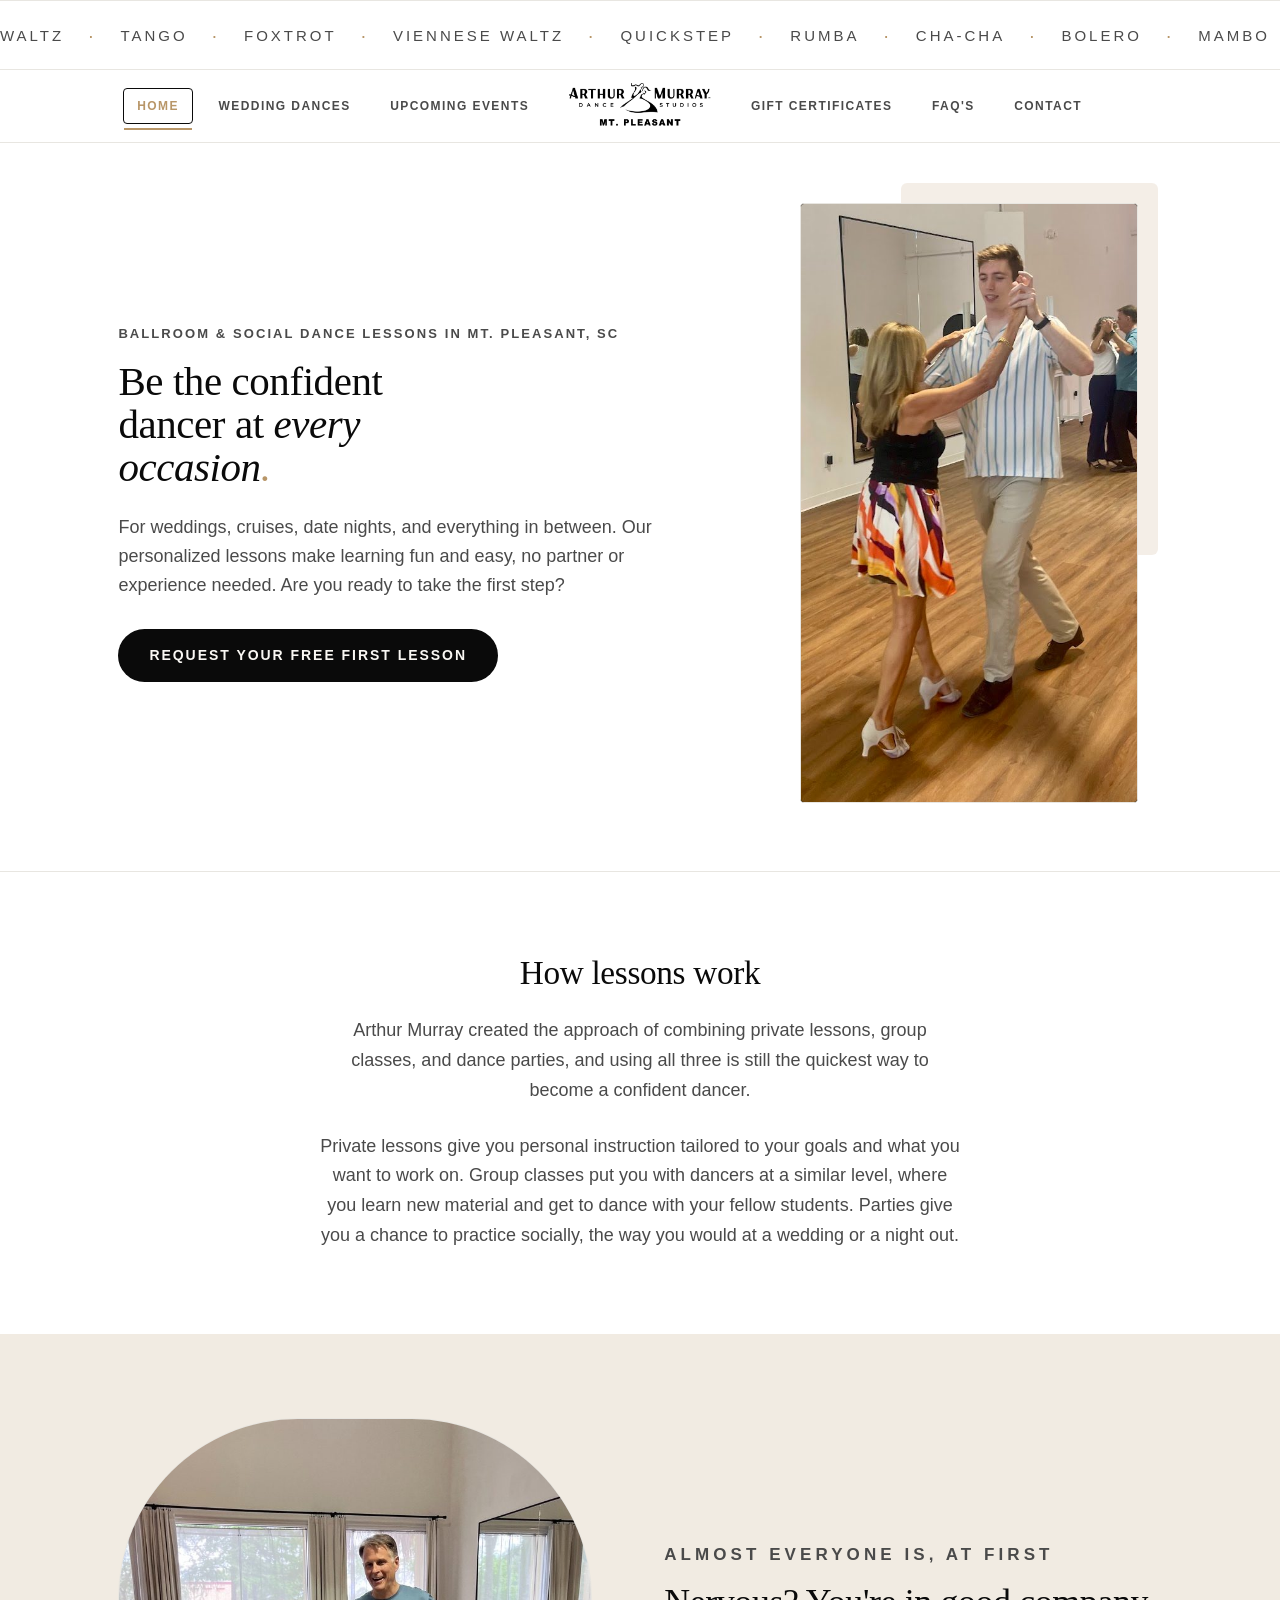
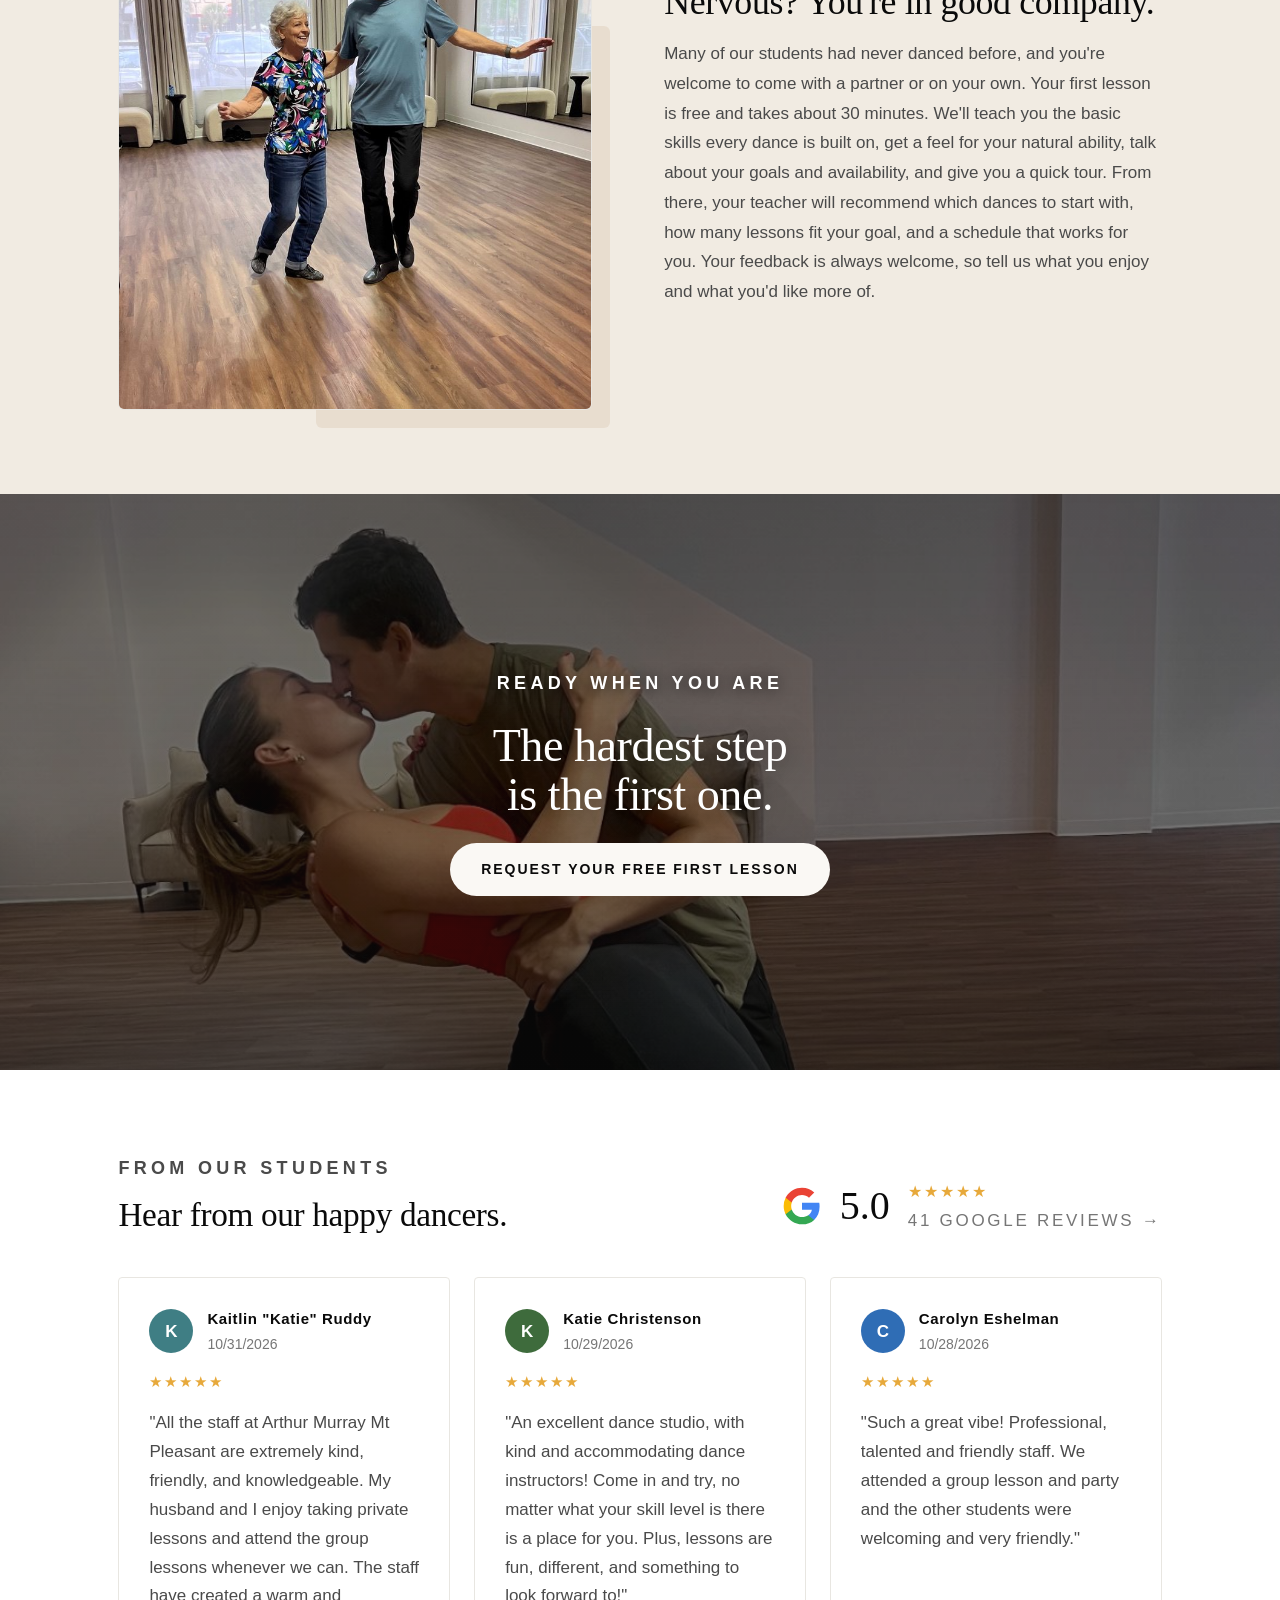
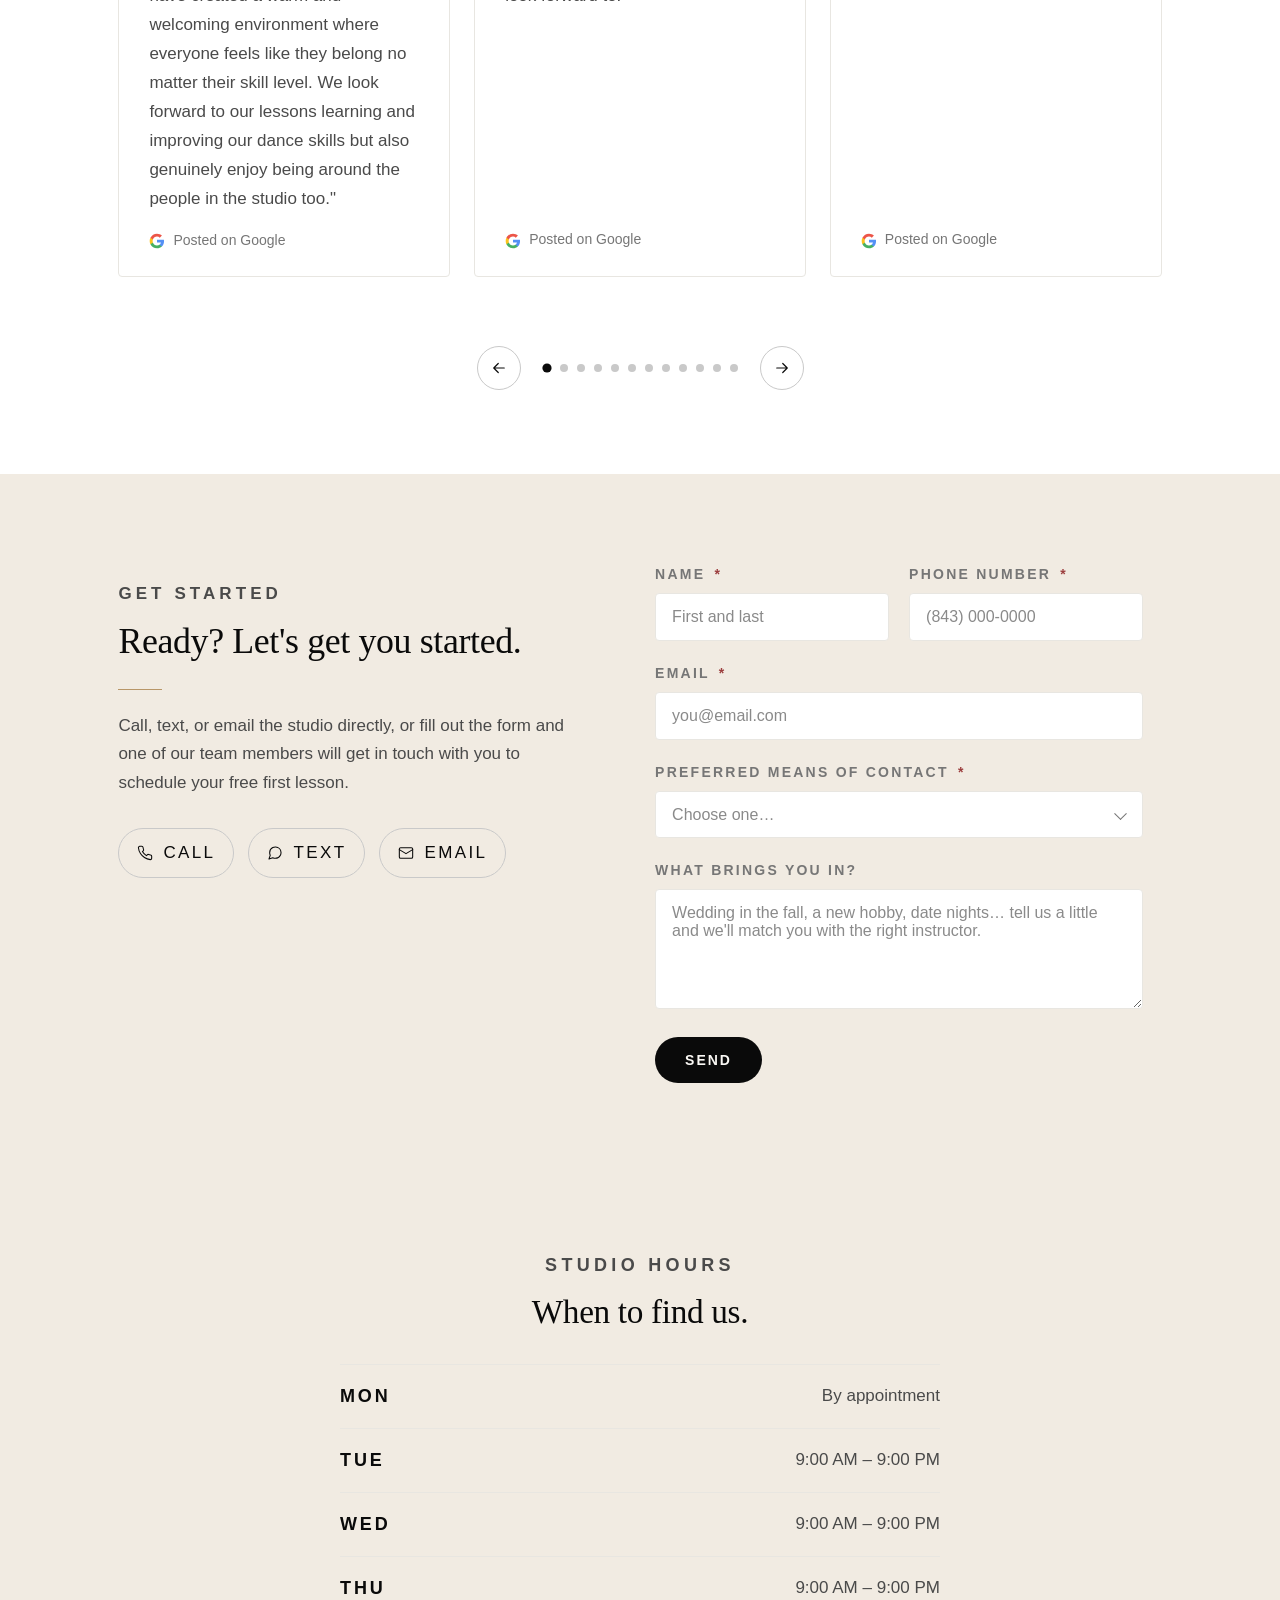
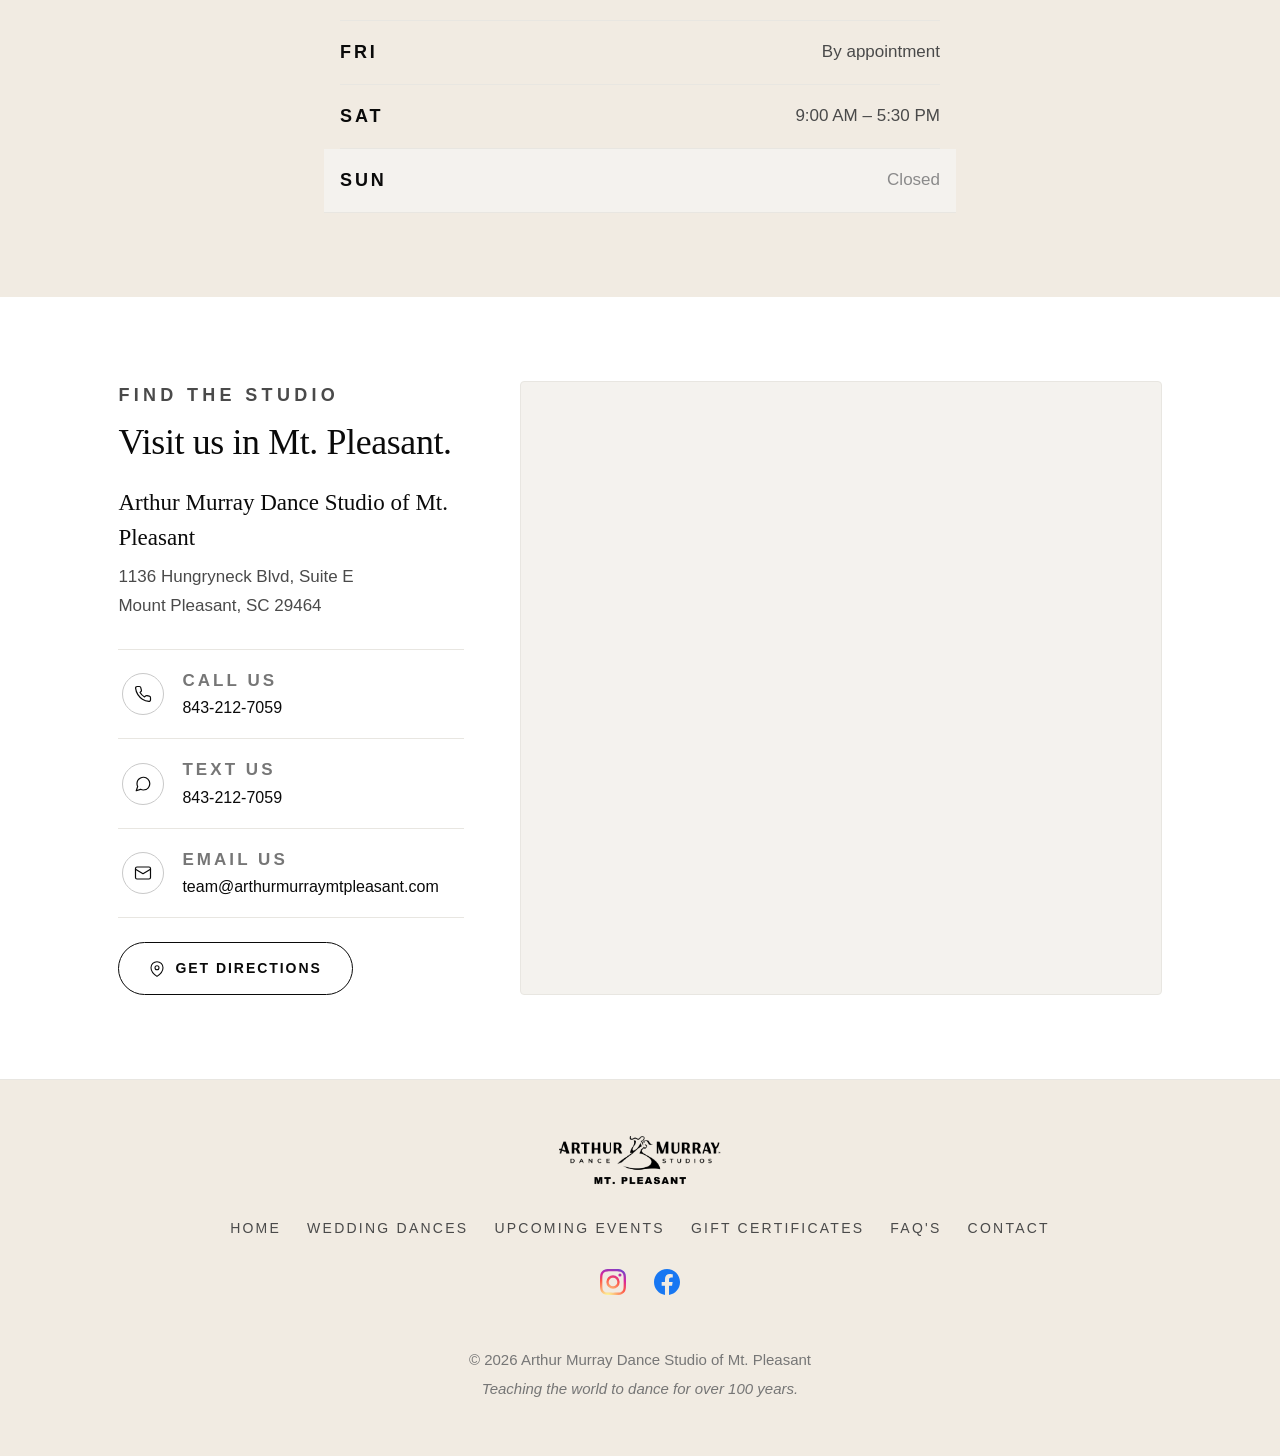
==== commit 469de952: "Add files via upload" ====
--- a/index.html
+++ b/index.html
@@ -61,7 +61,7 @@
   </script>
 </head>
 <body data-page="home">
-<div class="marquee" aria-hidden="true"><div class="marquee__track"><span class="marquee__item">Waltz<span class="marquee__dot">·</span></span><span class="marquee__item">Tango<span class="marquee__dot">·</span></span><span class="marquee__item">Foxtrot<span class="marquee__dot">·</span></span><span class="marquee__item">Viennese Waltz<span class="marquee__dot">·</span></span><span class="marquee__item">Quickstep<span class="marquee__dot">·</span></span><span class="marquee__item">Rumba<span class="marquee__dot">·</span></span><span class="marquee__item">Cha-Cha<span class="marquee__dot">·</span></span><span class="marquee__item">Bolero<span class="marquee__dot">·</span></span><span class="marquee__item">Mambo<span class="marquee__dot">·</span></span><span class="marquee__item">Salsa<span class="marquee__dot">·</span></span><span class="marquee__item">Merengue<span class="marquee__dot">·</span></span><span class="marquee__item">Bachata<span class="marquee__dot">·</span></span><span class="marquee__item">Samba<span class="marquee__dot">·</span></span><span class="marquee__item">East Coast Swing<span class="marquee__dot">·</span></span><span class="marquee__item">West Coast Swing<span class="marquee__dot">·</span></span><span class="marquee__item">Jive<span class="marquee__dot">·</span></span><span class="marquee__item">Hustle<span class="marquee__dot">·</span></span><span class="marquee__item">Carolina Shag<span class="marquee__dot">·</span></span><span class="marquee__item">Country Two-Step<span class="marquee__dot">·</span></span><span class="marquee__item">Nightclub Two-Step<span class="marquee__dot">·</span></span><span class="marquee__item">Argentine Tango<span class="marquee__dot">·</span></span><span class="marquee__item">Paso Doble<span class="marquee__dot">·</span></span><span class="marquee__item">Lindy Hop<span class="marquee__dot">·</span></span><span class="marquee__item">Wedding First Dance<span class="marquee__dot">·</span></span><span class="marquee__item">Waltz<span class="marquee__dot">·</span></span><span class="marquee__item">Tango<span class="marquee__dot">·</span></span><span class="marquee__item">Foxtrot<span class="marquee__dot">·</span></span><span class="marquee__item">Viennese Waltz<span class="marquee__dot">·</span></span><span class="marquee__item">Quickstep<span class="marquee__dot">·</span></span><span class="marquee__item">Rumba<span class="marquee__dot">·</span></span><span class="marquee__item">Cha-Cha<span class="marquee__dot">·</span></span><span class="marquee__item">Bolero<span class="marquee__dot">·</span></span><span class="marquee__item">Mambo<span class="marquee__dot">·</span></span><span class="marquee__item">Salsa<span class="marquee__dot">·</span></span><span class="marquee__item">Merengue<span class="marquee__dot">·</span></span><span class="marquee__item">Bachata<span class="marquee__dot">·</span></span><span class="marquee__item">Samba<span class="marquee__dot">·</span></span><span class="marquee__item">East Coast Swing<span class="marquee__dot">·</span></span><span class="marquee__item">West Coast Swing<span class="marquee__dot">·</span></span><span class="marquee__item">Jive<span class="marquee__dot">·</span></span><span class="marquee__item">Hustle<span class="marquee__dot">·</span></span><span class="marquee__item">Carolina Shag<span class="marquee__dot">·</span></span><span class="marquee__item">Country Two-Step<span class="marquee__dot">·</span></span><span class="marquee__item">Nightclub Two-Step<span class="marquee__dot">·</span></span><span class="marquee__item">Argentine Tango<span class="marquee__dot">·</span></span><span class="marquee__item">Paso Doble<span class="marquee__dot">·</span></span><span class="marquee__item">Lindy Hop<span class="marquee__dot">·</span></span><span class="marquee__item">Wedding First Dance<span class="marquee__dot">·</span></span></div></div><nav class="nav"><div class="nav__inner"><div class="nav__links nav__links--left"><a class="nav__link is-active" href="index.html" aria-current="page">Home</a><a class="nav__link" href="Wedding Dances.html">Wedding Dances</a><a class="nav__link" href="Upcoming Events.html">Upcoming Events</a></div><a class="nav__logo" href="index.html" aria-label="Arthur Murray Dance Studio of Mt. Pleasant home"><img src="assets/logo-lockup.png" alt="Arthur Murray Dance Studios, Mt. Pleasant"/></a><div class="nav__links nav__links--right"><a class="nav__link" href="Gift Certificates.html">Gift Certificates</a><a class="nav__link" href="FAQ.html">FAQ&#x27;s</a><a class="nav__link" href="index.html#start">Contact</a></div><button class="nav__menu-btn" aria-label="Open menu" aria-expanded="false"><span class="nav__menu-label">Menu</span><span class="nav__menu-rule" aria-hidden="true"></span></button></div></nav><section class="hero hero--split" id="top"><div class="hero__grid"><div class="stack"><p class="eyebrow" style="font-size:13px;letter-spacing:0.16em;margin-bottom:16px">Ballroom &amp; social dance lessons in Mt. Pleasant, SC</p><h1 class="display">Be the confident dancer at <em>every occasion<span class="hl-dot">.</span></em></h1><p class="hero__lede">For weddings, cruises, date nights, and everything in between. Our personalized lessons make learning fun and easy, no partner or experience needed. Are you ready to take the first step?</p><div class="hero__actions"><a class="btn btn--primary" href="#start">Request Your Free First Lesson</a></div></div><div class="hero__framewrap"><div class="hero__frame"><div class="" style="position:absolute;inset:0"><div class="reel" role="img" aria-label="Students dancing at Arthur Murray Mt. Pleasant"><img class="reel__v" src="assets/photos/slide-1.jpg" alt="" aria-hidden="true" style="opacity:1"/><img class="reel__v" src="assets/photos/slide-2.jpg" alt="" aria-hidden="true" style="opacity:0"/><img class="reel__v" src="assets/photos/slide-3.jpg" alt="" aria-hidden="true" style="opacity:0"/><img class="reel__v" src="assets/photos/slide-4.jpg" alt="" aria-hidden="true" style="opacity:0"/><img class="reel__v" src="assets/photos/slide-5.jpg" alt="" aria-hidden="true" style="opacity:0"/></div></div></div></div></div></section><section class="section value" id="story"><div class="wrap wrap--narrow"><h2 class="display">How lessons work</h2><p class="value__lede">Arthur Murray created the approach of combining private lessons, group classes, and dance parties, and using all three is still the quickest way to become a confident dancer.</p><p class="value__lede">Private lessons give you personal instruction tailored to your goals and what you want to work on. Group classes put you with dancers at a similar level, where you learn new material and get to dance with your fellow students. Parties give you a chance to practice socially, the way you would at a wedding or a night out.</p></div></section><section class="section section--alt"><div class="wrap"><div class="reassure"><div class="reassure__media"><div class="reassure__photo reassure__photo--arch"><img src="assets/photos/nervous.jpg" alt="A smiling couple during a lesson at Arthur Murray Mt. Pleasant"/></div></div><div class="reassure__text"><p class="eyebrow">Almost everyone is, at first</p><h2 class="display">Nervous? You&#x27;re in good company.</h2><p>Many of our students had never danced before, and you're welcome to come with a partner or on your own. Your first lesson is free and takes about 30 minutes. We'll teach you the basic skills every dance is built on, get a feel for your natural ability, talk about your goals and availability, and give you a quick tour. From there, your teacher will recommend which dances to start with, how many lessons fit your goal, and a schedule that works for you. Your feedback is always welcome, so tell us what you enjoy and what you'd like more of.</p></div></div></div></section><section class="photoband"><img class="photoband__img" src="assets/photos/band.jpg" alt="A couple dancing at Arthur Murray Mt. Pleasant"/><div class="photoband__content"><p class="eyebrow photoband__eyebrow">Ready when you are</p><h2 class="display photoband__title">The hardest step<br/>is the first one.</h2><a class="btn btn--ondark" href="#start">Request Your Free First Lesson</a></div></section><section class="section reviews" id="reviews"><div class="wrap"><div class="reviews__head"><div class="reviews__title"><p class="eyebrow">From our students</p><h2 class="display" style="margin-top:14px">Hear from our happy dancers.</h2></div><div class="gbadge"><svg viewBox="0 0 48 48" class="gbadge__logo"><path fill="#4285F4" d="M45.12 24.5c0-1.56-.14-3.06-.4-4.5H24v8.51h11.84c-.51 2.75-2.06 5.08-4.39 6.64v5.52h7.11c4.16-3.83 6.56-9.47 6.56-16.17z"></path><path fill="#34A853" d="M24 46c5.94 0 10.92-1.97 14.56-5.33l-7.11-5.52c-1.97 1.32-4.49 2.1-7.45 2.1-5.73 0-10.58-3.87-12.31-9.07H4.34v5.7C7.96 41.07 15.4 46 24 46z"></path><path fill="#FBBC05" d="M11.69 28.18c-.44-1.32-.69-2.73-.69-4.18s.25-2.86.69-4.18v-5.7H4.34A21.99 21.99 0 0 0 2 24c0 3.55.85 6.91 2.34 9.88l7.35-5.7z"></path><path fill="#EA4335" d="M24 10.75c3.23 0 6.13 1.11 8.41 3.29l6.31-6.31C34.91 4.18 29.93 2 24 2 15.4 2 7.96 6.93 4.34 14.12l7.35 5.7c1.73-5.2 6.58-9.07 12.31-9.07z"></path></svg><div class="gbadge__score">5.0</div><div class="gbadge__meta"><div class="gbadge__stars"><span>★★★★★</span></div><a class="gbadge__count" href="https://share.google/LR0pyaYVrIhL8RW0n" target="_blank" rel="noopener">41 Google reviews →</a></div></div></div><div class="reviews__viewport"><div class="reviews__track" style="transform:translateX(calc(-0% - 0px))"><article class="rcard"><div class="rcard__top"><div class="rcard__avatar" style="background:#3F7E84">K</div><div class="rcard__who"><div class="rcard__name">Kaitlin &quot;Katie&quot; Ruddy</div><div class="rcard__date">10/31/2026</div></div></div><div class="rcard__stars"><span>★★★★★</span></div><p class="rcard__body">&quot;All the staff at Arthur Murray Mt Pleasant are extremely kind, friendly, and knowledgeable. My husband and I enjoy taking private lessons and attend the group lessons whenever we can. The staff have created a warm and welcoming environment where everyone feels like they belong no matter their skill level. We look forward to our lessons learning and improving our dance skills but also genuinely enjoy being around the people in the studio too.&quot;</p><div class="rcard__src"><svg viewBox="0 0 48 48" class="rcard__g"><path fill="#4285F4" d="M45.12 24.5c0-1.56-.14-3.06-.4-4.5H24v8.51h11.84c-.51 2.75-2.06 5.08-4.39 6.64v5.52h7.11c4.16-3.83 6.56-9.47 6.56-16.17z"></path><path fill="#34A853" d="M24 46c5.94 0 10.92-1.97 14.56-5.33l-7.11-5.52c-1.97 1.32-4.49 2.1-7.45 2.1-5.73 0-10.58-3.87-12.31-9.07H4.34v5.7C7.96 41.07 15.4 46 24 46z"></path><path fill="#FBBC05" d="M11.69 28.18c-.44-1.32-.69-2.73-.69-4.18s.25-2.86.69-4.18v-5.7H4.34A21.99 21.99 0 0 0 2 24c0 3.55.85 6.91 2.34 9.88l7.35-5.7z"></path><path fill="#EA4335" d="M24 10.75c3.23 0 6.13 1.11 8.41 3.29l6.31-6.31C34.91 4.18 29.93 2 24 2 15.4 2 7.96 6.93 4.34 14.12l7.35 5.7c1.73-5.2 6.58-9.07 12.31-9.07z"></path></svg> Posted on Google</div></article><article class="rcard"><div class="rcard__top"><div class="rcard__avatar" style="background:#3E6B3C">K</div><div class="rcard__who"><div class="rcard__name">Katie Christenson</div><div class="rcard__date">10/29/2026</div></div></div><div class="rcard__stars"><span>★★★★★</span></div><p class="rcard__body">&quot;An excellent dance studio, with kind and accommodating dance instructors! Come in and try, no matter what your skill level is there is a place for you. Plus, lessons are fun, different, and something to look forward to!&quot;</p><div class="rcard__src"><svg viewBox="0 0 48 48" class="rcard__g"><path fill="#4285F4" d="M45.12 24.5c0-1.56-.14-3.06-.4-4.5H24v8.51h11.84c-.51 2.75-2.06 5.08-4.39 6.64v5.52h7.11c4.16-3.83 6.56-9.47 6.56-16.17z"></path><path fill="#34A853" d="M24 46c5.94 0 10.92-1.97 14.56-5.33l-7.11-5.52c-1.97 1.32-4.49 2.1-7.45 2.1-5.73 0-10.58-3.87-12.31-9.07H4.34v5.7C7.96 41.07 15.4 46 24 46z"></path><path fill="#FBBC05" d="M11.69 28.18c-.44-1.32-.69-2.73-.69-4.18s.25-2.86.69-4.18v-5.7H4.34A21.99 21.99 0 0 0 2 24c0 3.55.85 6.91 2.34 9.88l7.35-5.7z"></path><path fill="#EA4335" d="M24 10.75c3.23 0 6.13 1.11 8.41 3.29l6.31-6.31C34.91 4.18 29.93 2 24 2 15.4 2 7.96 6.93 4.34 14.12l7.35 5.7c1.73-5.2 6.58-9.07 12.31-9.07z"></path></svg> Posted on Google</div></article><article class="rcard"><div class="rcard__top"><div class="rcard__avatar" style="background:#2F6DB5">C</div><div class="rcard__who"><div class="rcard__name">Carolyn Eshelman</div><div class="rcard__date">10/28/2026</div></div></div><div class="rcard__stars"><span>★★★★★</span></div><p class="rcard__body">&quot;Such a great vibe! Professional, talented and friendly staff. We attended a group lesson and party and the other students were welcoming and very friendly.&quot;</p><div class="rcard__src"><svg viewBox="0 0 48 48" class="rcard__g"><path fill="#4285F4" d="M45.12 24.5c0-1.56-.14-3.06-.4-4.5H24v8.51h11.84c-.51 2.75-2.06 5.08-4.39 6.64v5.52h7.11c4.16-3.83 6.56-9.47 6.56-16.17z"></path><path fill="#34A853" d="M24 46c5.94 0 10.92-1.97 14.56-5.33l-7.11-5.52c-1.97 1.32-4.49 2.1-7.45 2.1-5.73 0-10.58-3.87-12.31-9.07H4.34v5.7C7.96 41.07 15.4 46 24 46z"></path><path fill="#FBBC05" d="M11.69 28.18c-.44-1.32-.69-2.73-.69-4.18s.25-2.86.69-4.18v-5.7H4.34A21.99 21.99 0 0 0 2 24c0 3.55.85 6.91 2.34 9.88l7.35-5.7z"></path><path fill="#EA4335" d="M24 10.75c3.23 0 6.13 1.11 8.41 3.29l6.31-6.31C34.91 4.18 29.93 2 24 2 15.4 2 7.96 6.93 4.34 14.12l7.35 5.7c1.73-5.2 6.58-9.07 12.31-9.07z"></path></svg> Posted on Google</div></article><article class="rcard"><div class="rcard__top"><div class="rcard__avatar" style="background:#6E4593">J</div><div class="rcard__who"><div class="rcard__name">Jessica Rahimi</div><div class="rcard__date">10/2026</div></div></div><div class="rcard__stars"><span>★★★★★</span></div><p class="rcard__body">&quot;Ann Marie makes every dance lesson so much fun! She brings such great energy, excitement, and enthusiasm to every class… Every lesson is filled with laughter, fun, and new things to learn, and you leave feeling excited to come back for more!… If you're looking for something fun, exciting, and a little outside your comfort zone, I highly recommend giving it a try. You might just discover a new passion!&quot;</p><div class="rcard__src"><svg viewBox="0 0 48 48" class="rcard__g"><path fill="#4285F4" d="M45.12 24.5c0-1.56-.14-3.06-.4-4.5H24v8.51h11.84c-.51 2.75-2.06 5.08-4.39 6.64v5.52h7.11c4.16-3.83 6.56-9.47 6.56-16.17z"></path><path fill="#34A853" d="M24 46c5.94 0 10.92-1.97 14.56-5.33l-7.11-5.52c-1.97 1.32-4.49 2.1-7.45 2.1-5.73 0-10.58-3.87-12.31-9.07H4.34v5.7C7.96 41.07 15.4 46 24 46z"></path><path fill="#FBBC05" d="M11.69 28.18c-.44-1.32-.69-2.73-.69-4.18s.25-2.86.69-4.18v-5.7H4.34A21.99 21.99 0 0 0 2 24c0 3.55.85 6.91 2.34 9.88l7.35-5.7z"></path><path fill="#EA4335" d="M24 10.75c3.23 0 6.13 1.11 8.41 3.29l6.31-6.31C34.91 4.18 29.93 2 24 2 15.4 2 7.96 6.93 4.34 14.12l7.35 5.7c1.73-5.2 6.58-9.07 12.31-9.07z"></path></svg> Posted on Google</div></article><article class="rcard"><div class="rcard__top"><div class="rcard__avatar" style="background:#6B7B82">D</div><div class="rcard__who"><div class="rcard__name">David Schools</div><div class="rcard__date">10/2026</div></div></div><div class="rcard__stars"><span>★★★★★</span></div><p class="rcard__body">&quot;This Dance Studio is a fun, supportive place to improve your dancing skills. Maria and Ann Marie are positive, knowledgeable, and enthusiastic. Needing to step up my game for my daughter's wedding, I turned to them for help and it has been a wonderful experience and I've learned a lot. I highly recommend Arthur Murray Dance Studio of Mt Pleasant to learn to dance and enjoy it!&quot;</p><div class="rcard__src"><svg viewBox="0 0 48 48" class="rcard__g"><path fill="#4285F4" d="M45.12 24.5c0-1.56-.14-3.06-.4-4.5H24v8.51h11.84c-.51 2.75-2.06 5.08-4.39 6.64v5.52h7.11c4.16-3.83 6.56-9.47 6.56-16.17z"></path><path fill="#34A853" d="M24 46c5.94 0 10.92-1.97 14.56-5.33l-7.11-5.52c-1.97 1.32-4.49 2.1-7.45 2.1-5.73 0-10.58-3.87-12.31-9.07H4.34v5.7C7.96 41.07 15.4 46 24 46z"></path><path fill="#FBBC05" d="M11.69 28.18c-.44-1.32-.69-2.73-.69-4.18s.25-2.86.69-4.18v-5.7H4.34A21.99 21.99 0 0 0 2 24c0 3.55.85 6.91 2.34 9.88l7.35-5.7z"></path><path fill="#EA4335" d="M24 10.75c3.23 0 6.13 1.11 8.41 3.29l6.31-6.31C34.91 4.18 29.93 2 24 2 15.4 2 7.96 6.93 4.34 14.12l7.35 5.7c1.73-5.2 6.58-9.07 12.31-9.07z"></path></svg> Posted on Google</div></article><article class="rcard"><div class="rcard__top"><div class="rcard__avatar" style="background:#3A7CA5">K</div><div class="rcard__who"><div class="rcard__name">Kam Goudarzi</div><div class="rcard__date">9/2026</div></div></div><div class="rcard__stars"><span>★★★★★</span></div><p class="rcard__body">&quot;My wife and I have been taking lessons for a couple years now, and somehow it has become one of the things we genuinely look forward to every other week. It's fun, refreshing, and such a great break from the usual routine. We laugh a lot, occasionally even dance correctly, and always leave in a better mood than when we walked in. AnnMarie is awesome; super patient, flexible, accommodating, and just really easy to work with. She knows how to challenge you without making it feel stressful, and she keeps everything relaxed and enjoyable. The rest of the instructors are amazing as well, and the whole studio has an incredibly friendly, welcoming vibe. Definitely recommend!&quot;</p><div class="rcard__src"><svg viewBox="0 0 48 48" class="rcard__g"><path fill="#4285F4" d="M45.12 24.5c0-1.56-.14-3.06-.4-4.5H24v8.51h11.84c-.51 2.75-2.06 5.08-4.39 6.64v5.52h7.11c4.16-3.83 6.56-9.47 6.56-16.17z"></path><path fill="#34A853" d="M24 46c5.94 0 10.92-1.97 14.56-5.33l-7.11-5.52c-1.97 1.32-4.49 2.1-7.45 2.1-5.73 0-10.58-3.87-12.31-9.07H4.34v5.7C7.96 41.07 15.4 46 24 46z"></path><path fill="#FBBC05" d="M11.69 28.18c-.44-1.32-.69-2.73-.69-4.18s.25-2.86.69-4.18v-5.7H4.34A21.99 21.99 0 0 0 2 24c0 3.55.85 6.91 2.34 9.88l7.35-5.7z"></path><path fill="#EA4335" d="M24 10.75c3.23 0 6.13 1.11 8.41 3.29l6.31-6.31C34.91 4.18 29.93 2 24 2 15.4 2 7.96 6.93 4.34 14.12l7.35 5.7c1.73-5.2 6.58-9.07 12.31-9.07z"></path></svg> Posted on Google</div></article><article class="rcard"><div class="rcard__top"><div class="rcard__avatar" style="background:#4A6B82">C</div><div class="rcard__who"><div class="rcard__name">Christine Aukamp</div><div class="rcard__date">9/2026</div></div></div><div class="rcard__stars"><span>★★★★★</span></div><p class="rcard__body">&quot;This is such a fun way to learn how to dance. From salsa, cha cha to the waltz you can learn all styles of dances. They offer extra classes to perfect your moves and hone in the details. Give it a try and create a new form of entertainment in your life...you will be so happy!&quot;</p><div class="rcard__src"><svg viewBox="0 0 48 48" class="rcard__g"><path fill="#4285F4" d="M45.12 24.5c0-1.56-.14-3.06-.4-4.5H24v8.51h11.84c-.51 2.75-2.06 5.08-4.39 6.64v5.52h7.11c4.16-3.83 6.56-9.47 6.56-16.17z"></path><path fill="#34A853" d="M24 46c5.94 0 10.92-1.97 14.56-5.33l-7.11-5.52c-1.97 1.32-4.49 2.1-7.45 2.1-5.73 0-10.58-3.87-12.31-9.07H4.34v5.7C7.96 41.07 15.4 46 24 46z"></path><path fill="#FBBC05" d="M11.69 28.18c-.44-1.32-.69-2.73-.69-4.18s.25-2.86.69-4.18v-5.7H4.34A21.99 21.99 0 0 0 2 24c0 3.55.85 6.91 2.34 9.88l7.35-5.7z"></path><path fill="#EA4335" d="M24 10.75c3.23 0 6.13 1.11 8.41 3.29l6.31-6.31C34.91 4.18 29.93 2 24 2 15.4 2 7.96 6.93 4.34 14.12l7.35 5.7c1.73-5.2 6.58-9.07 12.31-9.07z"></path></svg> Posted on Google</div></article><article class="rcard"><div class="rcard__top"><div class="rcard__avatar" style="background:#8A6E5E">M</div><div class="rcard__who"><div class="rcard__name">Mikayla Hill</div><div class="rcard__date">9/2026</div></div></div><div class="rcard__stars"><span>★★★★★</span></div><p class="rcard__body">&quot;Went here for wedding first dance help and cannot recommend Maria enough! We went several months before our wedding to get the best outcome and I'm so thankful we went with Arthur Murray! Maria is fun, accommodating and one of the most personable people we've ever met. She checked in before every class and always took our input and experience seriously. My fiancee and I couldn't be happier with our experience and we are so excited to have our first dance next week! She helped make the process as smooth as possible and always ensured we felt confident after every class.&quot;</p><div class="rcard__src"><svg viewBox="0 0 48 48" class="rcard__g"><path fill="#4285F4" d="M45.12 24.5c0-1.56-.14-3.06-.4-4.5H24v8.51h11.84c-.51 2.75-2.06 5.08-4.39 6.64v5.52h7.11c4.16-3.83 6.56-9.47 6.56-16.17z"></path><path fill="#34A853" d="M24 46c5.94 0 10.92-1.97 14.56-5.33l-7.11-5.52c-1.97 1.32-4.49 2.1-7.45 2.1-5.73 0-10.58-3.87-12.31-9.07H4.34v5.7C7.96 41.07 15.4 46 24 46z"></path><path fill="#FBBC05" d="M11.69 28.18c-.44-1.32-.69-2.73-.69-4.18s.25-2.86.69-4.18v-5.7H4.34A21.99 21.99 0 0 0 2 24c0 3.55.85 6.91 2.34 9.88l7.35-5.7z"></path><path fill="#EA4335" d="M24 10.75c3.23 0 6.13 1.11 8.41 3.29l6.31-6.31C34.91 4.18 29.93 2 24 2 15.4 2 7.96 6.93 4.34 14.12l7.35 5.7c1.73-5.2 6.58-9.07 12.31-9.07z"></path></svg> Posted on Google</div></article><article class="rcard"><div class="rcard__top"><div class="rcard__avatar" style="background:#8E6F47">T</div><div class="rcard__who"><div class="rcard__name">Tammy Owsley</div><div class="rcard__date">8/2026</div></div></div><div class="rcard__stars"><span>★★★★★</span></div><p class="rcard__body">&quot;AnnMarie and her staff are incredibly talented instructors. They are encouraging, passionate, and remarkably patient with their students. The studio itself has such a warm, welcoming environment that truly makes me feel like part of the family every time I walk through the door.&quot;</p><div class="rcard__src"><svg viewBox="0 0 48 48" class="rcard__g"><path fill="#4285F4" d="M45.12 24.5c0-1.56-.14-3.06-.4-4.5H24v8.51h11.84c-.51 2.75-2.06 5.08-4.39 6.64v5.52h7.11c4.16-3.83 6.56-9.47 6.56-16.17z"></path><path fill="#34A853" d="M24 46c5.94 0 10.92-1.97 14.56-5.33l-7.11-5.52c-1.97 1.32-4.49 2.1-7.45 2.1-5.73 0-10.58-3.87-12.31-9.07H4.34v5.7C7.96 41.07 15.4 46 24 46z"></path><path fill="#FBBC05" d="M11.69 28.18c-.44-1.32-.69-2.73-.69-4.18s.25-2.86.69-4.18v-5.7H4.34A21.99 21.99 0 0 0 2 24c0 3.55.85 6.91 2.34 9.88l7.35-5.7z"></path><path fill="#EA4335" d="M24 10.75c3.23 0 6.13 1.11 8.41 3.29l6.31-6.31C34.91 4.18 29.93 2 24 2 15.4 2 7.96 6.93 4.34 14.12l7.35 5.7c1.73-5.2 6.58-9.07 12.31-9.07z"></path></svg> Posted on Google</div></article><article class="rcard"><div class="rcard__top"><div class="rcard__avatar" style="background:#5A5A5A">L</div><div class="rcard__who"><div class="rcard__name">Luke Powell</div><div class="rcard__date">5/2026</div></div></div><div class="rcard__stars"><span>★★★★★</span></div><p class="rcard__body">&quot;I moved to Mt. Pleasant looking for something social that wasn't just the bar scene. Gave Arthur Murray Mt. Pleasant a shot and have been thoroughly enjoying it. The instructors are patient and break everything down clearly… The group classes and social nights are a great way to meet people. It's also a legit workout… If you want ballroom or Latin styles like salsa and bachata, just show up for a class.&quot;</p><div class="rcard__src"><svg viewBox="0 0 48 48" class="rcard__g"><path fill="#4285F4" d="M45.12 24.5c0-1.56-.14-3.06-.4-4.5H24v8.51h11.84c-.51 2.75-2.06 5.08-4.39 6.64v5.52h7.11c4.16-3.83 6.56-9.47 6.56-16.17z"></path><path fill="#34A853" d="M24 46c5.94 0 10.92-1.97 14.56-5.33l-7.11-5.52c-1.97 1.32-4.49 2.1-7.45 2.1-5.73 0-10.58-3.87-12.31-9.07H4.34v5.7C7.96 41.07 15.4 46 24 46z"></path><path fill="#FBBC05" d="M11.69 28.18c-.44-1.32-.69-2.73-.69-4.18s.25-2.86.69-4.18v-5.7H4.34A21.99 21.99 0 0 0 2 24c0 3.55.85 6.91 2.34 9.88l7.35-5.7z"></path><path fill="#EA4335" d="M24 10.75c3.23 0 6.13 1.11 8.41 3.29l6.31-6.31C34.91 4.18 29.93 2 24 2 15.4 2 7.96 6.93 4.34 14.12l7.35 5.7c1.73-5.2 6.58-9.07 12.31-9.07z"></path></svg> Posted on Google</div></article><article class="rcard"><div class="rcard__top"><div class="rcard__avatar" style="background:#9C3E3E">H</div><div class="rcard__who"><div class="rcard__name">Haig Berberian</div><div class="rcard__date">4/2026</div></div></div><div class="rcard__stars"><span>★★★★★</span></div><p class="rcard__body">&quot;Having a great time learning with AnnMarie and Maria. They certainly know what they are doing. The new studio is coming together and will be amazing. Thanks ladies!&quot;</p><div class="rcard__src"><svg viewBox="0 0 48 48" class="rcard__g"><path fill="#4285F4" d="M45.12 24.5c0-1.56-.14-3.06-.4-4.5H24v8.51h11.84c-.51 2.75-2.06 5.08-4.39 6.64v5.52h7.11c4.16-3.83 6.56-9.47 6.56-16.17z"></path><path fill="#34A853" d="M24 46c5.94 0 10.92-1.97 14.56-5.33l-7.11-5.52c-1.97 1.32-4.49 2.1-7.45 2.1-5.73 0-10.58-3.87-12.31-9.07H4.34v5.7C7.96 41.07 15.4 46 24 46z"></path><path fill="#FBBC05" d="M11.69 28.18c-.44-1.32-.69-2.73-.69-4.18s.25-2.86.69-4.18v-5.7H4.34A21.99 21.99 0 0 0 2 24c0 3.55.85 6.91 2.34 9.88l7.35-5.7z"></path><path fill="#EA4335" d="M24 10.75c3.23 0 6.13 1.11 8.41 3.29l6.31-6.31C34.91 4.18 29.93 2 24 2 15.4 2 7.96 6.93 4.34 14.12l7.35 5.7c1.73-5.2 6.58-9.07 12.31-9.07z"></path></svg> Posted on Google</div></article><article class="rcard"><div class="rcard__top"><div class="rcard__avatar" style="background:#3F7E84">L</div><div class="rcard__who"><div class="rcard__name">Lee Domikis</div><div class="rcard__date">4/2026</div></div></div><div class="rcard__stars"><span>★★★★★</span></div><p class="rcard__body">&quot;Amazing experience with Anne Marie!!! Love this spot and the team there.&quot;</p><div class="rcard__src"><svg viewBox="0 0 48 48" class="rcard__g"><path fill="#4285F4" d="M45.12 24.5c0-1.56-.14-3.06-.4-4.5H24v8.51h11.84c-.51 2.75-2.06 5.08-4.39 6.64v5.52h7.11c4.16-3.83 6.56-9.47 6.56-16.17z"></path><path fill="#34A853" d="M24 46c5.94 0 10.92-1.97 14.56-5.33l-7.11-5.52c-1.97 1.32-4.49 2.1-7.45 2.1-5.73 0-10.58-3.87-12.31-9.07H4.34v5.7C7.96 41.07 15.4 46 24 46z"></path><path fill="#FBBC05" d="M11.69 28.18c-.44-1.32-.69-2.73-.69-4.18s.25-2.86.69-4.18v-5.7H4.34A21.99 21.99 0 0 0 2 24c0 3.55.85 6.91 2.34 9.88l7.35-5.7z"></path><path fill="#EA4335" d="M24 10.75c3.23 0 6.13 1.11 8.41 3.29l6.31-6.31C34.91 4.18 29.93 2 24 2 15.4 2 7.96 6.93 4.34 14.12l7.35 5.7c1.73-5.2 6.58-9.07 12.31-9.07z"></path></svg> Posted on Google</div></article><article class="rcard"><div class="rcard__top"><div class="rcard__avatar" style="background:#3E6B3C">B</div><div class="rcard__who"><div class="rcard__name">Brianna Phillips</div><div class="rcard__date">3/2026</div></div></div><div class="rcard__stars"><span>★★★★★</span></div><p class="rcard__body">&quot;We love Maria! My boyfriend and I have first came in for salsa and bachata lessons because it's been something I wanted to learn for a while but i just get too in my head about it. She made us both feel really comfortable and now we are also learning swing!! Maria and AnnMarie are patient and hilarious and we find ourselves laughing as much as we are dancing!&quot;</p><div class="rcard__src"><svg viewBox="0 0 48 48" class="rcard__g"><path fill="#4285F4" d="M45.12 24.5c0-1.56-.14-3.06-.4-4.5H24v8.51h11.84c-.51 2.75-2.06 5.08-4.39 6.64v5.52h7.11c4.16-3.83 6.56-9.47 6.56-16.17z"></path><path fill="#34A853" d="M24 46c5.94 0 10.92-1.97 14.56-5.33l-7.11-5.52c-1.97 1.32-4.49 2.1-7.45 2.1-5.73 0-10.58-3.87-12.31-9.07H4.34v5.7C7.96 41.07 15.4 46 24 46z"></path><path fill="#FBBC05" d="M11.69 28.18c-.44-1.32-.69-2.73-.69-4.18s.25-2.86.69-4.18v-5.7H4.34A21.99 21.99 0 0 0 2 24c0 3.55.85 6.91 2.34 9.88l7.35-5.7z"></path><path fill="#EA4335" d="M24 10.75c3.23 0 6.13 1.11 8.41 3.29l6.31-6.31C34.91 4.18 29.93 2 24 2 15.4 2 7.96 6.93 4.34 14.12l7.35 5.7c1.73-5.2 6.58-9.07 12.31-9.07z"></path></svg> Posted on Google</div></article><article class="rcard"><div class="rcard__top"><div class="rcard__avatar" style="background:#2F6DB5">J</div><div class="rcard__who"><div class="rcard__name">James Montgomery</div><div class="rcard__date">3/2026</div></div></div><div class="rcard__stars"><span>★★★★★</span></div><p class="rcard__body">&quot;María, Anne Marie, and Charles are all excellent instructors! We have learned so much and always have a fun time, too!&quot;</p><div class="rcard__src"><svg viewBox="0 0 48 48" class="rcard__g"><path fill="#4285F4" d="M45.12 24.5c0-1.56-.14-3.06-.4-4.5H24v8.51h11.84c-.51 2.75-2.06 5.08-4.39 6.64v5.52h7.11c4.16-3.83 6.56-9.47 6.56-16.17z"></path><path fill="#34A853" d="M24 46c5.94 0 10.92-1.97 14.56-5.33l-7.11-5.52c-1.97 1.32-4.49 2.1-7.45 2.1-5.73 0-10.58-3.87-12.31-9.07H4.34v5.7C7.96 41.07 15.4 46 24 46z"></path><path fill="#FBBC05" d="M11.69 28.18c-.44-1.32-.69-2.73-.69-4.18s.25-2.86.69-4.18v-5.7H4.34A21.99 21.99 0 0 0 2 24c0 3.55.85 6.91 2.34 9.88l7.35-5.7z"></path><path fill="#EA4335" d="M24 10.75c3.23 0 6.13 1.11 8.41 3.29l6.31-6.31C34.91 4.18 29.93 2 24 2 15.4 2 7.96 6.93 4.34 14.12l7.35 5.7c1.73-5.2 6.58-9.07 12.31-9.07z"></path></svg> Posted on Google</div></article><article class="rcard"><div class="rcard__top"><div class="rcard__avatar" style="background:#6E4593">E</div><div class="rcard__who"><div class="rcard__name">Emily Ferrese</div><div class="rcard__date">2/2026</div></div></div><div class="rcard__stars"><span>★★★★★</span></div><p class="rcard__body">&quot;We love going to Arthur Murray and taking lessons with AnnMarie! My husband has been taking lessons from her for a few years and I have been for the last year and a half and she is the best! Highly recommend going to her if you are looking to start ballroom dancing&quot;</p><div class="rcard__src"><svg viewBox="0 0 48 48" class="rcard__g"><path fill="#4285F4" d="M45.12 24.5c0-1.56-.14-3.06-.4-4.5H24v8.51h11.84c-.51 2.75-2.06 5.08-4.39 6.64v5.52h7.11c4.16-3.83 6.56-9.47 6.56-16.17z"></path><path fill="#34A853" d="M24 46c5.94 0 10.92-1.97 14.56-5.33l-7.11-5.52c-1.97 1.32-4.49 2.1-7.45 2.1-5.73 0-10.58-3.87-12.31-9.07H4.34v5.7C7.96 41.07 15.4 46 24 46z"></path><path fill="#FBBC05" d="M11.69 28.18c-.44-1.32-.69-2.73-.69-4.18s.25-2.86.69-4.18v-5.7H4.34A21.99 21.99 0 0 0 2 24c0 3.55.85 6.91 2.34 9.88l7.35-5.7z"></path><path fill="#EA4335" d="M24 10.75c3.23 0 6.13 1.11 8.41 3.29l6.31-6.31C34.91 4.18 29.93 2 24 2 15.4 2 7.96 6.93 4.34 14.12l7.35 5.7c1.73-5.2 6.58-9.07 12.31-9.07z"></path></svg> Posted on Google</div></article><article class="rcard"><div class="rcard__top"><div class="rcard__avatar" style="background:#6B7B82">A</div><div class="rcard__who"><div class="rcard__name">Adam Owsley</div><div class="rcard__date">2/2026</div></div></div><div class="rcard__stars"><span>★★★★★</span></div><p class="rcard__body">&quot;An excellent dance studio with a truly gifted instructor. AnnMarie's passion for International Standard Tango genuinely warms my heart. She teaches with an eloquent, expressive clarity that makes learning both effective and deeply enjoyable. The atmosphere is welcoming, and I always leave inspired.&quot;</p><div class="rcard__src"><svg viewBox="0 0 48 48" class="rcard__g"><path fill="#4285F4" d="M45.12 24.5c0-1.56-.14-3.06-.4-4.5H24v8.51h11.84c-.51 2.75-2.06 5.08-4.39 6.64v5.52h7.11c4.16-3.83 6.56-9.47 6.56-16.17z"></path><path fill="#34A853" d="M24 46c5.94 0 10.92-1.97 14.56-5.33l-7.11-5.52c-1.97 1.32-4.49 2.1-7.45 2.1-5.73 0-10.58-3.87-12.31-9.07H4.34v5.7C7.96 41.07 15.4 46 24 46z"></path><path fill="#FBBC05" d="M11.69 28.18c-.44-1.32-.69-2.73-.69-4.18s.25-2.86.69-4.18v-5.7H4.34A21.99 21.99 0 0 0 2 24c0 3.55.85 6.91 2.34 9.88l7.35-5.7z"></path><path fill="#EA4335" d="M24 10.75c3.23 0 6.13 1.11 8.41 3.29l6.31-6.31C34.91 4.18 29.93 2 24 2 15.4 2 7.96 6.93 4.34 14.12l7.35 5.7c1.73-5.2 6.58-9.07 12.31-9.07z"></path></svg> Posted on Google</div></article><article class="rcard"><div class="rcard__top"><div class="rcard__avatar" style="background:#3A7CA5">S</div><div class="rcard__who"><div class="rcard__name">Sydney</div><div class="rcard__date">2/2026</div></div></div><div class="rcard__stars"><span>★★★★★</span></div><p class="rcard__body">&quot;I just started dancing with Arthur Murray a few weeks ago and I'm already improving a ton! The instructors are super patient with me and explain every step clearly. It's an absolute blast and I'm looking forward to my next few classes! Definitely recommend&quot;</p><div class="rcard__src"><svg viewBox="0 0 48 48" class="rcard__g"><path fill="#4285F4" d="M45.12 24.5c0-1.56-.14-3.06-.4-4.5H24v8.51h11.84c-.51 2.75-2.06 5.08-4.39 6.64v5.52h7.11c4.16-3.83 6.56-9.47 6.56-16.17z"></path><path fill="#34A853" d="M24 46c5.94 0 10.92-1.97 14.56-5.33l-7.11-5.52c-1.97 1.32-4.49 2.1-7.45 2.1-5.73 0-10.58-3.87-12.31-9.07H4.34v5.7C7.96 41.07 15.4 46 24 46z"></path><path fill="#FBBC05" d="M11.69 28.18c-.44-1.32-.69-2.73-.69-4.18s.25-2.86.69-4.18v-5.7H4.34A21.99 21.99 0 0 0 2 24c0 3.55.85 6.91 2.34 9.88l7.35-5.7z"></path><path fill="#EA4335" d="M24 10.75c3.23 0 6.13 1.11 8.41 3.29l6.31-6.31C34.91 4.18 29.93 2 24 2 15.4 2 7.96 6.93 4.34 14.12l7.35 5.7c1.73-5.2 6.58-9.07 12.31-9.07z"></path></svg> Posted on Google</div></article><article class="rcard"><div class="rcard__top"><div class="rcard__avatar" style="background:#4A6B82">D</div><div class="rcard__who"><div class="rcard__name">donald spellman</div><div class="rcard__date">1/2026</div></div></div><div class="rcard__stars"><span>★★★★★</span></div><p class="rcard__body">&quot;I've been taking ballroom lessons with AnnMarie for four years. She is by far the best dancer and instructor in the Charleston area. She is so much fun and will make you love dance!&quot;</p><div class="rcard__src"><svg viewBox="0 0 48 48" class="rcard__g"><path fill="#4285F4" d="M45.12 24.5c0-1.56-.14-3.06-.4-4.5H24v8.51h11.84c-.51 2.75-2.06 5.08-4.39 6.64v5.52h7.11c4.16-3.83 6.56-9.47 6.56-16.17z"></path><path fill="#34A853" d="M24 46c5.94 0 10.92-1.97 14.56-5.33l-7.11-5.52c-1.97 1.32-4.49 2.1-7.45 2.1-5.73 0-10.58-3.87-12.31-9.07H4.34v5.7C7.96 41.07 15.4 46 24 46z"></path><path fill="#FBBC05" d="M11.69 28.18c-.44-1.32-.69-2.73-.69-4.18s.25-2.86.69-4.18v-5.7H4.34A21.99 21.99 0 0 0 2 24c0 3.55.85 6.91 2.34 9.88l7.35-5.7z"></path><path fill="#EA4335" d="M24 10.75c3.23 0 6.13 1.11 8.41 3.29l6.31-6.31C34.91 4.18 29.93 2 24 2 15.4 2 7.96 6.93 4.34 14.12l7.35 5.7c1.73-5.2 6.58-9.07 12.31-9.07z"></path></svg> Posted on Google</div></article><article class="rcard"><div class="rcard__top"><div class="rcard__avatar" style="background:#8A6E5E">C</div><div class="rcard__who"><div class="rcard__name">Christina Montero Bradford</div><div class="rcard__date">1/2026</div></div></div><div class="rcard__stars"><span>★★★★★</span></div><p class="rcard__body">&quot;I started my ballroom dance adventure 3 years ago with Arthur Murray and I lucked out getting AnnMarie Kirby as my primary teacher. She is a gifted teacher, fun to work with and inspires you to grow, evolve, and improve your dancing with her unflinching passion and commitment. She literally works wholeheartedly with all her students! For that reason she is sought after, admired and beloved. I am so thrilled to continue my dance education, passion, and joy for dance at the Mt.Pleasant studio under her direction.&quot;</p><div class="rcard__src"><svg viewBox="0 0 48 48" class="rcard__g"><path fill="#4285F4" d="M45.12 24.5c0-1.56-.14-3.06-.4-4.5H24v8.51h11.84c-.51 2.75-2.06 5.08-4.39 6.64v5.52h7.11c4.16-3.83 6.56-9.47 6.56-16.17z"></path><path fill="#34A853" d="M24 46c5.94 0 10.92-1.97 14.56-5.33l-7.11-5.52c-1.97 1.32-4.49 2.1-7.45 2.1-5.73 0-10.58-3.87-12.31-9.07H4.34v5.7C7.96 41.07 15.4 46 24 46z"></path><path fill="#FBBC05" d="M11.69 28.18c-.44-1.32-.69-2.73-.69-4.18s.25-2.86.69-4.18v-5.7H4.34A21.99 21.99 0 0 0 2 24c0 3.55.85 6.91 2.34 9.88l7.35-5.7z"></path><path fill="#EA4335" d="M24 10.75c3.23 0 6.13 1.11 8.41 3.29l6.31-6.31C34.91 4.18 29.93 2 24 2 15.4 2 7.96 6.93 4.34 14.12l7.35 5.7c1.73-5.2 6.58-9.07 12.31-9.07z"></path></svg> Posted on Google</div></article><article class="rcard"><div class="rcard__top"><div class="rcard__avatar" style="background:#8E6F47">E</div><div class="rcard__who"><div class="rcard__name">Erica Juras</div><div class="rcard__date">12/2025</div></div></div><div class="rcard__stars"><span>★★★★★</span></div><p class="rcard__body">&quot;I have taken dance lessons with AnnMarie for years and I love her new location! Could not recommend more highly. I am a student for life!&quot;</p><div class="rcard__src"><svg viewBox="0 0 48 48" class="rcard__g"><path fill="#4285F4" d="M45.12 24.5c0-1.56-.14-3.06-.4-4.5H24v8.51h11.84c-.51 2.75-2.06 5.08-4.39 6.64v5.52h7.11c4.16-3.83 6.56-9.47 6.56-16.17z"></path><path fill="#34A853" d="M24 46c5.94 0 10.92-1.97 14.56-5.33l-7.11-5.52c-1.97 1.32-4.49 2.1-7.45 2.1-5.73 0-10.58-3.87-12.31-9.07H4.34v5.7C7.96 41.07 15.4 46 24 46z"></path><path fill="#FBBC05" d="M11.69 28.18c-.44-1.32-.69-2.73-.69-4.18s.25-2.86.69-4.18v-5.7H4.34A21.99 21.99 0 0 0 2 24c0 3.55.85 6.91 2.34 9.88l7.35-5.7z"></path><path fill="#EA4335" d="M24 10.75c3.23 0 6.13 1.11 8.41 3.29l6.31-6.31C34.91 4.18 29.93 2 24 2 15.4 2 7.96 6.93 4.34 14.12l7.35 5.7c1.73-5.2 6.58-9.07 12.31-9.07z"></path></svg> Posted on Google</div></article><article class="rcard"><div class="rcard__top"><div class="rcard__avatar" style="background:#5A5A5A">C</div><div class="rcard__who"><div class="rcard__name">Chris Cochran</div><div class="rcard__date">12/2025</div></div></div><div class="rcard__stars"><span>★★★★★</span></div><p class="rcard__body">&quot;Excellent, patient, extremely experienced instructor. Made me feel comfortable from the first moment&quot;</p><div class="rcard__src"><svg viewBox="0 0 48 48" class="rcard__g"><path fill="#4285F4" d="M45.12 24.5c0-1.56-.14-3.06-.4-4.5H24v8.51h11.84c-.51 2.75-2.06 5.08-4.39 6.64v5.52h7.11c4.16-3.83 6.56-9.47 6.56-16.17z"></path><path fill="#34A853" d="M24 46c5.94 0 10.92-1.97 14.56-5.33l-7.11-5.52c-1.97 1.32-4.49 2.1-7.45 2.1-5.73 0-10.58-3.87-12.31-9.07H4.34v5.7C7.96 41.07 15.4 46 24 46z"></path><path fill="#FBBC05" d="M11.69 28.18c-.44-1.32-.69-2.73-.69-4.18s.25-2.86.69-4.18v-5.7H4.34A21.99 21.99 0 0 0 2 24c0 3.55.85 6.91 2.34 9.88l7.35-5.7z"></path><path fill="#EA4335" d="M24 10.75c3.23 0 6.13 1.11 8.41 3.29l6.31-6.31C34.91 4.18 29.93 2 24 2 15.4 2 7.96 6.93 4.34 14.12l7.35 5.7c1.73-5.2 6.58-9.07 12.31-9.07z"></path></svg> Posted on Google</div></article><article class="rcard"><div class="rcard__top"><div class="rcard__avatar" style="background:#3F7E84">D</div><div class="rcard__who"><div class="rcard__name">Debbie</div><div class="rcard__date">5/25/2026</div></div></div><div class="rcard__stars"><span>★★★★★</span></div><p class="rcard__body">&quot;Everyone should learn to dance - especially at this studio! Ann Marie and staff are professional and trained to teach in a way that fits your learning style. And, you will have fun while learning a skill that is so good for body and brain. I have been taking lessons for 3 years and love it! The lessons and dance party are always a part of my week that I look forward to.&quot;</p><div class="rcard__src"><svg viewBox="0 0 48 48" class="rcard__g"><path fill="#4285F4" d="M45.12 24.5c0-1.56-.14-3.06-.4-4.5H24v8.51h11.84c-.51 2.75-2.06 5.08-4.39 6.64v5.52h7.11c4.16-3.83 6.56-9.47 6.56-16.17z"></path><path fill="#34A853" d="M24 46c5.94 0 10.92-1.97 14.56-5.33l-7.11-5.52c-1.97 1.32-4.49 2.1-7.45 2.1-5.73 0-10.58-3.87-12.31-9.07H4.34v5.7C7.96 41.07 15.4 46 24 46z"></path><path fill="#FBBC05" d="M11.69 28.18c-.44-1.32-.69-2.73-.69-4.18s.25-2.86.69-4.18v-5.7H4.34A21.99 21.99 0 0 0 2 24c0 3.55.85 6.91 2.34 9.88l7.35-5.7z"></path><path fill="#EA4335" d="M24 10.75c3.23 0 6.13 1.11 8.41 3.29l6.31-6.31C34.91 4.18 29.93 2 24 2 15.4 2 7.96 6.93 4.34 14.12l7.35 5.7c1.73-5.2 6.58-9.07 12.31-9.07z"></path></svg> Posted on Google</div></article><article class="rcard"><div class="rcard__top"><div class="rcard__avatar" style="background:#3E6B3C">S</div><div class="rcard__who"><div class="rcard__name">Susan Wood</div><div class="rcard__date">5/18/2026</div></div></div><div class="rcard__stars"><span>★★★★★</span></div><p class="rcard__body">&quot;The atmosphere at Arthur Murray of Mt Pleasant is warm and welcoming. The instructors are exceptional teachers and they are so supportive. Group classes are fun and accommodate all skill levels. I highly recommend this dance studio… it&#x27;s the best in Charleston!&quot;</p><div class="rcard__src"><svg viewBox="0 0 48 48" class="rcard__g"><path fill="#4285F4" d="M45.12 24.5c0-1.56-.14-3.06-.4-4.5H24v8.51h11.84c-.51 2.75-2.06 5.08-4.39 6.64v5.52h7.11c4.16-3.83 6.56-9.47 6.56-16.17z"></path><path fill="#34A853" d="M24 46c5.94 0 10.92-1.97 14.56-5.33l-7.11-5.52c-1.97 1.32-4.49 2.1-7.45 2.1-5.73 0-10.58-3.87-12.31-9.07H4.34v5.7C7.96 41.07 15.4 46 24 46z"></path><path fill="#FBBC05" d="M11.69 28.18c-.44-1.32-.69-2.73-.69-4.18s.25-2.86.69-4.18v-5.7H4.34A21.99 21.99 0 0 0 2 24c0 3.55.85 6.91 2.34 9.88l7.35-5.7z"></path><path fill="#EA4335" d="M24 10.75c3.23 0 6.13 1.11 8.41 3.29l6.31-6.31C34.91 4.18 29.93 2 24 2 15.4 2 7.96 6.93 4.34 14.12l7.35 5.7c1.73-5.2 6.58-9.07 12.31-9.07z"></path></svg> Posted on Google</div></article><article class="rcard"><div class="rcard__top"><div class="rcard__avatar" style="background:#2F6DB5">S</div><div class="rcard__who"><div class="rcard__name">Sara Hampton</div><div class="rcard__date">5/11/2026</div></div></div><div class="rcard__stars"><span>★★★★★</span></div><p class="rcard__body">&quot;Dancing is such a fun date night! My husband gifted me a package several years ago, and we have loved it ever since! Throw in the weekly party as a fun night to practice… Highly recommend!&quot;</p><div class="rcard__src"><svg viewBox="0 0 48 48" class="rcard__g"><path fill="#4285F4" d="M45.12 24.5c0-1.56-.14-3.06-.4-4.5H24v8.51h11.84c-.51 2.75-2.06 5.08-4.39 6.64v5.52h7.11c4.16-3.83 6.56-9.47 6.56-16.17z"></path><path fill="#34A853" d="M24 46c5.94 0 10.92-1.97 14.56-5.33l-7.11-5.52c-1.97 1.32-4.49 2.1-7.45 2.1-5.73 0-10.58-3.87-12.31-9.07H4.34v5.7C7.96 41.07 15.4 46 24 46z"></path><path fill="#FBBC05" d="M11.69 28.18c-.44-1.32-.69-2.73-.69-4.18s.25-2.86.69-4.18v-5.7H4.34A21.99 21.99 0 0 0 2 24c0 3.55.85 6.91 2.34 9.88l7.35-5.7z"></path><path fill="#EA4335" d="M24 10.75c3.23 0 6.13 1.11 8.41 3.29l6.31-6.31C34.91 4.18 29.93 2 24 2 15.4 2 7.96 6.93 4.34 14.12l7.35 5.7c1.73-5.2 6.58-9.07 12.31-9.07z"></path></svg> Posted on Google</div></article><article class="rcard"><div class="rcard__top"><div class="rcard__avatar" style="background:#6E4593">L</div><div class="rcard__who"><div class="rcard__name">Linda Canterbury</div><div class="rcard__date">5/4/2026</div></div></div><div class="rcard__stars"><span>★★★★★</span></div><p class="rcard__body">&quot;I absolutely LOVE dancing at Arthur Murray. The new Mt Pleasant location is convenient and taking lessons here brings me true JOY. Dance lessons are the highlight of my week. I cannot recommend Arthur Murray Mt Pleasant enough. I love it here!&quot;</p><div class="rcard__src"><svg viewBox="0 0 48 48" class="rcard__g"><path fill="#4285F4" d="M45.12 24.5c0-1.56-.14-3.06-.4-4.5H24v8.51h11.84c-.51 2.75-2.06 5.08-4.39 6.64v5.52h7.11c4.16-3.83 6.56-9.47 6.56-16.17z"></path><path fill="#34A853" d="M24 46c5.94 0 10.92-1.97 14.56-5.33l-7.11-5.52c-1.97 1.32-4.49 2.1-7.45 2.1-5.73 0-10.58-3.87-12.31-9.07H4.34v5.7C7.96 41.07 15.4 46 24 46z"></path><path fill="#FBBC05" d="M11.69 28.18c-.44-1.32-.69-2.73-.69-4.18s.25-2.86.69-4.18v-5.7H4.34A21.99 21.99 0 0 0 2 24c0 3.55.85 6.91 2.34 9.88l7.35-5.7z"></path><path fill="#EA4335" d="M24 10.75c3.23 0 6.13 1.11 8.41 3.29l6.31-6.31C34.91 4.18 29.93 2 24 2 15.4 2 7.96 6.93 4.34 14.12l7.35 5.7c1.73-5.2 6.58-9.07 12.31-9.07z"></path></svg> Posted on Google</div></article><article class="rcard"><div class="rcard__top"><div class="rcard__avatar" style="background:#6B7B82">K</div><div class="rcard__who"><div class="rcard__name">Katie Knies</div><div class="rcard__date">1/19/2026</div></div></div><div class="rcard__stars"><span>★★★★★</span></div><p class="rcard__body">&quot;AnnMarie is truly one of a kind. Whether you want to choreograph a wedding dance, learn salsa or shag, start competing, or you&#x27;re simply curious and have never danced a day in your life, this is the place to be. AnnMarie and her staff meet you exactly where you are and support you every step of the way. I can&#x27;t recommend them highly enough.&quot;</p><div class="rcard__src"><svg viewBox="0 0 48 48" class="rcard__g"><path fill="#4285F4" d="M45.12 24.5c0-1.56-.14-3.06-.4-4.5H24v8.51h11.84c-.51 2.75-2.06 5.08-4.39 6.64v5.52h7.11c4.16-3.83 6.56-9.47 6.56-16.17z"></path><path fill="#34A853" d="M24 46c5.94 0 10.92-1.97 14.56-5.33l-7.11-5.52c-1.97 1.32-4.49 2.1-7.45 2.1-5.73 0-10.58-3.87-12.31-9.07H4.34v5.7C7.96 41.07 15.4 46 24 46z"></path><path fill="#FBBC05" d="M11.69 28.18c-.44-1.32-.69-2.73-.69-4.18s.25-2.86.69-4.18v-5.7H4.34A21.99 21.99 0 0 0 2 24c0 3.55.85 6.91 2.34 9.88l7.35-5.7z"></path><path fill="#EA4335" d="M24 10.75c3.23 0 6.13 1.11 8.41 3.29l6.31-6.31C34.91 4.18 29.93 2 24 2 15.4 2 7.96 6.93 4.34 14.12l7.35 5.7c1.73-5.2 6.58-9.07 12.31-9.07z"></path></svg> Posted on Google</div></article><article class="rcard"><div class="rcard__top"><div class="rcard__avatar" style="background:#3A7CA5">C</div><div class="rcard__who"><div class="rcard__name">Crystal Wickersham</div><div class="rcard__date">3/16/2026</div></div></div><div class="rcard__stars"><span>★★★★★</span></div><p class="rcard__body">&quot;I have been taking lessons with AnneMarie and her staff for well over a year. As a &#x27;Senior&#x27; with mobility issues I had concerns. AnneMarie and Maria were extremely patient with me and never pushed me to do more than I felt I could safely do. I feel better and stronger than I have in a while, and my doctor always tells me &#x27;Keep Dancing!&#x27; I live in Summerville, and it&#x27;s well worth the drive to Mt Pleasant!&quot;</p><div class="rcard__src"><svg viewBox="0 0 48 48" class="rcard__g"><path fill="#4285F4" d="M45.12 24.5c0-1.56-.14-3.06-.4-4.5H24v8.51h11.84c-.51 2.75-2.06 5.08-4.39 6.64v5.52h7.11c4.16-3.83 6.56-9.47 6.56-16.17z"></path><path fill="#34A853" d="M24 46c5.94 0 10.92-1.97 14.56-5.33l-7.11-5.52c-1.97 1.32-4.49 2.1-7.45 2.1-5.73 0-10.58-3.87-12.31-9.07H4.34v5.7C7.96 41.07 15.4 46 24 46z"></path><path fill="#FBBC05" d="M11.69 28.18c-.44-1.32-.69-2.73-.69-4.18s.25-2.86.69-4.18v-5.7H4.34A21.99 21.99 0 0 0 2 24c0 3.55.85 6.91 2.34 9.88l7.35-5.7z"></path><path fill="#EA4335" d="M24 10.75c3.23 0 6.13 1.11 8.41 3.29l6.31-6.31C34.91 4.18 29.93 2 24 2 15.4 2 7.96 6.93 4.34 14.12l7.35 5.7c1.73-5.2 6.58-9.07 12.31-9.07z"></path></svg> Posted on Google</div></article><article class="rcard"><div class="rcard__top"><div class="rcard__avatar" style="background:#4A6B82">M</div><div class="rcard__who"><div class="rcard__name">Matt Costa</div><div class="rcard__date">2/16/2026</div></div></div><div class="rcard__stars"><span>★★★★★</span></div><p class="rcard__body">&quot;I was the sort of person who would have &#x27;never been caught dead on the dance floor,&#x27; so to speak. AnnMarie helped me change that! As someone who was petrified of dancing, AnnMarie was able to make even the most challenging dances comfortable. Her down-to-earth communication makes you feel like an individual with personal goals rather than a number on a student roster.&quot;</p><div class="rcard__src"><svg viewBox="0 0 48 48" class="rcard__g"><path fill="#4285F4" d="M45.12 24.5c0-1.56-.14-3.06-.4-4.5H24v8.51h11.84c-.51 2.75-2.06 5.08-4.39 6.64v5.52h7.11c4.16-3.83 6.56-9.47 6.56-16.17z"></path><path fill="#34A853" d="M24 46c5.94 0 10.92-1.97 14.56-5.33l-7.11-5.52c-1.97 1.32-4.49 2.1-7.45 2.1-5.73 0-10.58-3.87-12.31-9.07H4.34v5.7C7.96 41.07 15.4 46 24 46z"></path><path fill="#FBBC05" d="M11.69 28.18c-.44-1.32-.69-2.73-.69-4.18s.25-2.86.69-4.18v-5.7H4.34A21.99 21.99 0 0 0 2 24c0 3.55.85 6.91 2.34 9.88l7.35-5.7z"></path><path fill="#EA4335" d="M24 10.75c3.23 0 6.13 1.11 8.41 3.29l6.31-6.31C34.91 4.18 29.93 2 24 2 15.4 2 7.96 6.93 4.34 14.12l7.35 5.7c1.73-5.2 6.58-9.07 12.31-9.07z"></path></svg> Posted on Google</div></article><article class="rcard"><div class="rcard__top"><div class="rcard__avatar" style="background:#8A6E5E">D</div><div class="rcard__who"><div class="rcard__name">David Alexander</div><div class="rcard__date">2/2/2026</div></div></div><div class="rcard__stars"><span>★★★★★</span></div><p class="rcard__body">&quot;When I began taking dance lessons, I did it only for my wife and viewed it a short term commitment. Three years later it has become something we both enjoy and time we value… She adapts her teaching to your individual learning style, making the lessons fun instead of anxiety producing. I would give Ann Marie more than 5 stars if it were possible!&quot;</p><div class="rcard__src"><svg viewBox="0 0 48 48" class="rcard__g"><path fill="#4285F4" d="M45.12 24.5c0-1.56-.14-3.06-.4-4.5H24v8.51h11.84c-.51 2.75-2.06 5.08-4.39 6.64v5.52h7.11c4.16-3.83 6.56-9.47 6.56-16.17z"></path><path fill="#34A853" d="M24 46c5.94 0 10.92-1.97 14.56-5.33l-7.11-5.52c-1.97 1.32-4.49 2.1-7.45 2.1-5.73 0-10.58-3.87-12.31-9.07H4.34v5.7C7.96 41.07 15.4 46 24 46z"></path><path fill="#FBBC05" d="M11.69 28.18c-.44-1.32-.69-2.73-.69-4.18s.25-2.86.69-4.18v-5.7H4.34A21.99 21.99 0 0 0 2 24c0 3.55.85 6.91 2.34 9.88l7.35-5.7z"></path><path fill="#EA4335" d="M24 10.75c3.23 0 6.13 1.11 8.41 3.29l6.31-6.31C34.91 4.18 29.93 2 24 2 15.4 2 7.96 6.93 4.34 14.12l7.35 5.7c1.73-5.2 6.58-9.07 12.31-9.07z"></path></svg> Posted on Google</div></article><article class="rcard"><div class="rcard__top"><div class="rcard__avatar" style="background:#8E6F47">K</div><div class="rcard__who"><div class="rcard__name">Kambridge Montgomery</div><div class="rcard__date">3/2/2026</div></div></div><div class="rcard__stars"><span>★★★★★</span></div><p class="rcard__body">&quot;Excellent professional instructors. I&#x27;ve danced with Maria, Charles, and Anne Marie. All are great and bring unique strengths to each dance. They focus on your goals and your interests. Sometimes we are working towards a special occasion and sometimes we just dance for the fun of it. It&#x27;s a great time for the mind and body. Highly recommend.&quot;</p><div class="rcard__src"><svg viewBox="0 0 48 48" class="rcard__g"><path fill="#4285F4" d="M45.12 24.5c0-1.56-.14-3.06-.4-4.5H24v8.51h11.84c-.51 2.75-2.06 5.08-4.39 6.64v5.52h7.11c4.16-3.83 6.56-9.47 6.56-16.17z"></path><path fill="#34A853" d="M24 46c5.94 0 10.92-1.97 14.56-5.33l-7.11-5.52c-1.97 1.32-4.49 2.1-7.45 2.1-5.73 0-10.58-3.87-12.31-9.07H4.34v5.7C7.96 41.07 15.4 46 24 46z"></path><path fill="#FBBC05" d="M11.69 28.18c-.44-1.32-.69-2.73-.69-4.18s.25-2.86.69-4.18v-5.7H4.34A21.99 21.99 0 0 0 2 24c0 3.55.85 6.91 2.34 9.88l7.35-5.7z"></path><path fill="#EA4335" d="M24 10.75c3.23 0 6.13 1.11 8.41 3.29l6.31-6.31C34.91 4.18 29.93 2 24 2 15.4 2 7.96 6.93 4.34 14.12l7.35 5.7c1.73-5.2 6.58-9.07 12.31-9.07z"></path></svg> Posted on Google</div></article><article class="rcard"><div class="rcard__top"><div class="rcard__avatar" style="background:#5A5A5A">u</div><div class="rcard__who"><div class="rcard__name">uai godwin</div><div class="rcard__date">1/19/2026</div></div></div><div class="rcard__stars"><span>★★★★★</span></div><p class="rcard__body">&quot;The best dance lesson experience! Instructor AnnMarie genuinely understands how to balance the technical details of teaching dances while also making it truly enjoyable for the student. Not an easy feat but she does it with ease! If you want to learn to dance and also enjoy the journey, this is the place!&quot;</p><div class="rcard__src"><svg viewBox="0 0 48 48" class="rcard__g"><path fill="#4285F4" d="M45.12 24.5c0-1.56-.14-3.06-.4-4.5H24v8.51h11.84c-.51 2.75-2.06 5.08-4.39 6.64v5.52h7.11c4.16-3.83 6.56-9.47 6.56-16.17z"></path><path fill="#34A853" d="M24 46c5.94 0 10.92-1.97 14.56-5.33l-7.11-5.52c-1.97 1.32-4.49 2.1-7.45 2.1-5.73 0-10.58-3.87-12.31-9.07H4.34v5.7C7.96 41.07 15.4 46 24 46z"></path><path fill="#FBBC05" d="M11.69 28.18c-.44-1.32-.69-2.73-.69-4.18s.25-2.86.69-4.18v-5.7H4.34A21.99 21.99 0 0 0 2 24c0 3.55.85 6.91 2.34 9.88l7.35-5.7z"></path><path fill="#EA4335" d="M24 10.75c3.23 0 6.13 1.11 8.41 3.29l6.31-6.31C34.91 4.18 29.93 2 24 2 15.4 2 7.96 6.93 4.34 14.12l7.35 5.7c1.73-5.2 6.58-9.07 12.31-9.07z"></path></svg> Posted on Google</div></article><article class="rcard"><div class="rcard__top"><div class="rcard__avatar" style="background:#2F6DB5">C</div><div class="rcard__who"><div class="rcard__name">Conner Patton</div><div class="rcard__date">12/8/2025</div></div></div><div class="rcard__stars"><span>★★★★★</span></div><p class="rcard__body">&quot;What makes it deserving of 5 stars is the teaching. Whether you are low or high level, the atmosphere of the dance studio is one of welcomed curiosity and fun… AM Mt Pleasant strikes the perfect balance. With a nearly unnatural skill to understand what every person needs, both in technique and in enjoyment… Learning is a marathon, and AM Mt Pleasant gives you the mechanics, the fuel, and the desire to keep going. Highly recommend.&quot;</p><div class="rcard__src"><svg viewBox="0 0 48 48" class="rcard__g"><path fill="#4285F4" d="M45.12 24.5c0-1.56-.14-3.06-.4-4.5H24v8.51h11.84c-.51 2.75-2.06 5.08-4.39 6.64v5.52h7.11c4.16-3.83 6.56-9.47 6.56-16.17z"></path><path fill="#34A853" d="M24 46c5.94 0 10.92-1.97 14.56-5.33l-7.11-5.52c-1.97 1.32-4.49 2.1-7.45 2.1-5.73 0-10.58-3.87-12.31-9.07H4.34v5.7C7.96 41.07 15.4 46 24 46z"></path><path fill="#FBBC05" d="M11.69 28.18c-.44-1.32-.69-2.73-.69-4.18s.25-2.86.69-4.18v-5.7H4.34A21.99 21.99 0 0 0 2 24c0 3.55.85 6.91 2.34 9.88l7.35-5.7z"></path><path fill="#EA4335" d="M24 10.75c3.23 0 6.13 1.11 8.41 3.29l6.31-6.31C34.91 4.18 29.93 2 24 2 15.4 2 7.96 6.93 4.34 14.12l7.35 5.7c1.73-5.2 6.58-9.07 12.31-9.07z"></path></svg> Posted on Google</div></article><article class="rcard"><div class="rcard__top"><div class="rcard__avatar" style="background:#9C3E3E">d</div><div class="rcard__who"><div class="rcard__name">dung vo</div><div class="rcard__date">12/22/2025</div></div></div><div class="rcard__stars"><span>★★★★★</span></div><p class="rcard__body">&quot;This is a wonderful experience. A great way to boost self confidence! Recommend for anyone that thought they have two left feet! Could also be a great consistent date night for couples!&quot;</p><div class="rcard__src"><svg viewBox="0 0 48 48" class="rcard__g"><path fill="#4285F4" d="M45.12 24.5c0-1.56-.14-3.06-.4-4.5H24v8.51h11.84c-.51 2.75-2.06 5.08-4.39 6.64v5.52h7.11c4.16-3.83 6.56-9.47 6.56-16.17z"></path><path fill="#34A853" d="M24 46c5.94 0 10.92-1.97 14.56-5.33l-7.11-5.52c-1.97 1.32-4.49 2.1-7.45 2.1-5.73 0-10.58-3.87-12.31-9.07H4.34v5.7C7.96 41.07 15.4 46 24 46z"></path><path fill="#FBBC05" d="M11.69 28.18c-.44-1.32-.69-2.73-.69-4.18s.25-2.86.69-4.18v-5.7H4.34A21.99 21.99 0 0 0 2 24c0 3.55.85 6.91 2.34 9.88l7.35-5.7z"></path><path fill="#EA4335" d="M24 10.75c3.23 0 6.13 1.11 8.41 3.29l6.31-6.31C34.91 4.18 29.93 2 24 2 15.4 2 7.96 6.93 4.34 14.12l7.35 5.7c1.73-5.2 6.58-9.07 12.31-9.07z"></path></svg> Posted on Google</div></article></div></div><div class="reviews__nav"><button class="reviews__arrow" aria-label="Previous reviews"><svg viewBox="0 0 24 24" fill="none" stroke="currentColor" stroke-width="1.6" stroke-linecap="round" stroke-linejoin="round" style="width:18px;height:18px;transform:rotate(180deg)"><path d="M5 12h14M13 6l6 6-6 6"></path></svg></button><div class="reviews__dots"><button class="reviews__dot" aria-current="true" aria-label="Reviews page 1"></button><button class="reviews__dot" aria-current="false" aria-label="Reviews page 2"></button><button class="reviews__dot" aria-current="false" aria-label="Reviews page 3"></button><button class="reviews__dot" aria-current="false" aria-label="Reviews page 4"></button></div><button class="reviews__arrow" aria-label="Next reviews"><svg viewBox="0 0 24 24" fill="none" stroke="currentColor" stroke-width="1.6" stroke-linecap="round" stroke-linejoin="round" style="width:18px;height:18px"><path d="M5 12h14M13 6l6 6-6 6"></path></svg></button></div></div></section><section class="section lead" id="start"><div class="wrap"><div class="lead__grid"><div class="lead__intro"><p class="eyebrow">Get started</p><h2 class="display" style="margin-top:14px">Ready? Let&#x27;s get you started.</h2><hr class="rule-short"/><p>Call, text, or email the studio directly, or fill out the form and one of our team members will get in touch with you to schedule your free first lesson.</p><div class="lead__contacts"><a class="chip" href="tel:+18432127059"><svg viewBox="0 0 24 24" fill="none" stroke="currentColor" stroke-width="1.6" stroke-linecap="round" stroke-linejoin="round"><path d="M22 16.92v3a2 2 0 0 1-2.18 2 19.79 19.79 0 0 1-8.63-3.07 19.5 19.5 0 0 1-6-6 19.79 19.79 0 0 1-3.07-8.67A2 2 0 0 1 4.11 2h3a2 2 0 0 1 2 1.72c.13.96.36 1.9.7 2.81a2 2 0 0 1-.45 2.11L8.09 9.91a16 16 0 0 0 6 6l1.27-1.27a2 2 0 0 1 2.11-.45c.91.34 1.85.57 2.81.7A2 2 0 0 1 22 16.92z"></path></svg> Call</a><a class="chip" href="sms:+18432127059"><svg viewBox="0 0 24 24" fill="none" stroke="currentColor" stroke-width="1.6" stroke-linecap="round" stroke-linejoin="round"><path d="M21 11.5a8.38 8.38 0 0 1-.9 3.8 8.5 8.5 0 0 1-7.6 4.7 8.38 8.38 0 0 1-3.8-.9L3 21l1.9-5.7a8.38 8.38 0 0 1-.9-3.8 8.5 8.5 0 0 1 4.7-7.6 8.38 8.38 0 0 1 3.8-.9h.5a8.48 8.48 0 0 1 8 8v.5z"></path></svg> Text</a><a class="chip" href="mailto:team@arthurmurraymtpleasant.com"><svg viewBox="0 0 24 24" fill="none" stroke="currentColor" stroke-width="1.6" stroke-linecap="round" stroke-linejoin="round"><rect x="2" y="4" width="20" height="16" rx="2"></rect><path d="m22 7-10 6L2 7"></path></svg> Email</a></div></div><form class="form" novalidate=""><input type="hidden" name="_subject" value="New lead from arthurmurraymtpleasant.com"/><div class="field--row"><div class="field"><label for="lf-name">Name <span class="req">*</span></label><input id="lf-name" name="name" type="text" required="" placeholder="First and last" autoComplete="name"/></div><div class="field"><label for="lf-phone">Phone Number <span class="req">*</span></label><input id="lf-phone" name="phone" type="tel" required="" placeholder="(843) 000-0000" autoComplete="tel"/></div></div><div class="field"><label for="lf-email">Email <span class="req">*</span></label><input id="lf-email" name="email" type="email" required="" placeholder="you@email.com" autoComplete="email"/></div><div class="field"><label for="lf-contact">Preferred means of contact <span class="req">*</span></label><div class="field__select"><select id="lf-contact" name="preferred_contact" required=""><option value="" disabled="" selected="">Choose one…</option><option value="Email">Email</option><option value="Phone call">Phone call</option><option value="Text message">Text message</option></select></div></div><div class="field"><label for="lf-msg">What brings you in?</label><textarea id="lf-msg" name="message" placeholder="Wedding in the fall, a new hobby, date nights… tell us a little and we&#x27;ll match you with the right instructor."></textarea></div><div class="form__foot"><button class="btn btn--primary form__btn" type="submit">Send</button></div></form></div></div></section><section class="section hours-block" id="hours"><div class="wrap"><p class="eyebrow">Studio hours</p><h2 class="display" style="margin-top:14px">When to find us.</h2><ul class="hours-list"><li class=""><span class="day">Mon</span><span class="">By appointment</span></li><li class=""><span class="day">Tue</span><span class="">9:00 AM – 9:00 PM</span></li><li class=""><span class="day">Wed</span><span class="">9:00 AM – 9:00 PM</span></li><li class=""><span class="day">Thu</span><span class="">9:00 AM – 9:00 PM</span></li><li class=""><span class="day">Fri</span><span class="">By appointment</span></li><li class=""><span class="day">Sat</span><span class="">9:00 AM – 5:30 PM</span></li><li class="is-today"><span class="day">Sun</span><span class="closed">Closed</span></li></ul></div></section><section class="section visit" id="visit"><div class="wrap"><div class="visit__grid"><div class="visit__info"><p class="eyebrow">Find the studio</p><h2 class="display" style="margin-top:14px">Visit us in Mt. Pleasant.</h2><div class="visit__addr"><div class="visit__name">Arthur Murray Dance Studio of Mt. Pleasant</div><p>1136 Hungryneck Blvd, Suite E<br/>Mount Pleasant, SC 29464</p></div><div class="contactdirect"><a class="cdrow" href="tel:+18432127059"><span class="cdrow__icon"><svg viewBox="0 0 24 24" fill="none" stroke="currentColor" stroke-width="1.6" stroke-linecap="round" stroke-linejoin="round"><path d="M22 16.92v3a2 2 0 0 1-2.18 2 19.79 19.79 0 0 1-8.63-3.07 19.5 19.5 0 0 1-6-6 19.79 19.79 0 0 1-3.07-8.67A2 2 0 0 1 4.11 2h3a2 2 0 0 1 2 1.72c.13.96.36 1.9.7 2.81a2 2 0 0 1-.45 2.11L8.09 9.91a16 16 0 0 0 6 6l1.27-1.27a2 2 0 0 1 2.11-.45c.91.34 1.85.57 2.81.7A2 2 0 0 1 22 16.92z"></path></svg></span><span class="cdrow__text"><span class="cdrow__label">Call us</span><span class="cdrow__value">843-212-7059</span></span></a><a class="cdrow" href="sms:+18432127059"><span class="cdrow__icon"><svg viewBox="0 0 24 24" fill="none" stroke="currentColor" stroke-width="1.6" stroke-linecap="round" stroke-linejoin="round"><path d="M21 11.5a8.38 8.38 0 0 1-.9 3.8 8.5 8.5 0 0 1-7.6 4.7 8.38 8.38 0 0 1-3.8-.9L3 21l1.9-5.7a8.38 8.38 0 0 1-.9-3.8 8.5 8.5 0 0 1 4.7-7.6 8.38 8.38 0 0 1 3.8-.9h.5a8.48 8.48 0 0 1 8 8v.5z"></path></svg></span><span class="cdrow__text"><span class="cdrow__label">Text us</span><span class="cdrow__value">843-212-7059</span></span></a><a class="cdrow" href="mailto:team@arthurmurraymtpleasant.com"><span class="cdrow__icon"><svg viewBox="0 0 24 24" fill="none" stroke="currentColor" stroke-width="1.6" stroke-linecap="round" stroke-linejoin="round"><rect x="2" y="4" width="20" height="16" rx="2"></rect><path d="m22 7-10 6L2 7"></path></svg></span><span class="cdrow__text"><span class="cdrow__label">Email us</span><span class="cdrow__value">team@arthurmurraymtpleasant.com</span></span></a></div><a class="btn btn--ghost visit__cta" href="https://www.google.com/maps/dir/?api=1&amp;destination=1136%20Hungryneck%20Blvd%2C%20Suite%20E%2C%20Mount%20Pleasant%2C%20SC%2029464" target="_blank" rel="noopener"><svg viewBox="0 0 24 24" fill="none" stroke="currentColor" stroke-width="1.6" stroke-linecap="round" stroke-linejoin="round" style="width:16px;height:16px"><path d="M21 10c0 7-9 13-9 13s-9-6-9-13a9 9 0 0 1 18 0z"></path><circle cx="12" cy="10" r="3"></circle></svg> Get Directions</a></div><div class="map"><iframe title="Map to Arthur Murray Mt. Pleasant" src="https://www.google.com/maps?q=Arthur%20Murray%20Dance%20Studio%20of%20Mt.%20Pleasant%2C%201136%20Hungryneck%20Blvd%2C%20Suite%20E%2C%20Mount%20Pleasant%2C%20SC%2029464&amp;output=embed" loading="lazy" referrerPolicy="no-referrer-when-downgrade"></iframe></div></div></div></section><footer class="footer"><div class="footer__inner"><a href="index.html" aria-label="Home"><img class="footer__logo" src="assets/logo-lockup.png" alt="Arthur Murray Dance Studios, Mt. Pleasant"/></a><nav class="footer__nav"><a href="index.html">Home</a><a href="Wedding Dances.html">Wedding Dances</a><a href="Upcoming Events.html">Upcoming Events</a><a href="Gift Certificates.html">Gift Certificates</a><a href="FAQ.html">FAQ&#x27;s</a><a href="index.html#start">Contact</a></nav><div class="footer__social"><a href="https://instagram.com/arthurmurraymtpleasant" target="_blank" rel="noopener" aria-label="Instagram"><svg viewBox="0 0 24 24"><defs><radialGradient id="igGrad" cx="30%" cy="107%" r="150%"><stop offset="0" stop-color="#FDF497"></stop><stop offset="0.05" stop-color="#FDF497"></stop><stop offset="0.45" stop-color="#FD5949"></stop><stop offset="0.6" stop-color="#D6249F"></stop><stop offset="0.9" stop-color="#285AEB"></stop></radialGradient></defs><g fill="url(#igGrad)"><path d="M12 2.16c3.2 0 3.58.01 4.85.07 1.17.05 1.8.25 2.23.41.56.22.96.48 1.38.9.42.42.68.82.9 1.38.16.42.36 1.06.41 2.23.06 1.27.07 1.65.07 4.85s-.01 3.58-.07 4.85c-.05 1.17-.25 1.8-.41 2.23-.22.56-.48.96-.9 1.38-.42.42-.82.68-1.38.9-.42.16-1.06.36-2.23.41-1.27.06-1.65.07-4.85.07s-3.58-.01-4.85-.07c-1.17-.05-1.8-.25-2.23-.41a3.72 3.72 0 0 1-1.38-.9 3.72 3.72 0 0 1-.9-1.38c-.16-.42-.36-1.06-.41-2.23C2.17 15.58 2.16 15.2 2.16 12s.01-3.58.07-4.85c.05-1.17.25-1.8.41-2.23.22-.56.48-.96.9-1.38.42-.42.82-.68 1.38-.9.42-.16 1.06-.36 2.23-.41C8.42 2.17 8.8 2.16 12 2.16M12 0C8.74 0 8.33.01 7.05.07 5.78.13 4.9.33 4.14.63c-.79.3-1.46.72-2.12 1.38A5.86 5.86 0 0 0 .63 4.14C.33 4.9.13 5.78.07 7.05.01 8.33 0 8.74 0 12s.01 3.67.07 4.95c.06 1.27.26 2.15.56 2.91.3.79.72 1.46 1.38 2.12a5.86 5.86 0 0 0 2.13 1.38c.76.3 1.64.5 2.91.56C8.33 23.99 8.74 24 12 24s3.67-.01 4.95-.07c1.27-.06 2.15-.26 2.91-.56a5.86 5.86 0 0 0 2.12-1.38 5.86 5.86 0 0 0 1.38-2.12c.3-.76.5-1.64.56-2.91.06-1.28.07-1.69.07-4.95s-.01-3.67-.07-4.95c-.06-1.27-.26-2.15-.56-2.91a5.86 5.86 0 0 0-1.38-2.13A5.86 5.86 0 0 0 19.86.63C19.1.33 18.22.13 16.95.07 15.67.01 15.26 0 12 0zm0 5.84a6.16 6.16 0 1 0 0 12.32 6.16 6.16 0 0 0 0-12.32zM12 16a4 4 0 1 1 0-8 4 4 0 0 1 0 8zm6.41-11.85a1.44 1.44 0 1 0 0 2.88 1.44 1.44 0 0 0 0-2.88z"></path></g></svg></a><a href="https://facebook.com/arthurmurraymtpleasant" target="_blank" rel="noopener" aria-label="Facebook"><svg viewBox="0 0 24 24" fill="#1877F2"><path d="M24 12.07C24 5.41 18.63 0 12 0S0 5.4 0 12.07C0 18.1 4.39 23.1 10.13 24v-8.44H7.08v-3.49h3.04V9.41c0-3.02 1.8-4.7 4.54-4.7 1.31 0 2.68.24 2.68.24v2.97h-1.5c-1.5 0-1.96.93-1.96 1.89v2.26h3.32l-.53 3.5h-2.8V24C19.62 23.1 24 18.1 24 12.07z"></path></svg></a></div><div class="footer__bottom"><div>© 2026 Arthur Murray Dance Studio of Mt. Pleasant</div><div><em>Teaching the world to dance for over 100 years.</em></div></div></div></footer><a class="btn btn--primary floatcta" href="#start">Request Free Lesson</a>
+<div class="marquee" aria-hidden="true"><div class="marquee__track"><span class="marquee__item">Waltz<span class="marquee__dot">·</span></span><span class="marquee__item">Tango<span class="marquee__dot">·</span></span><span class="marquee__item">Foxtrot<span class="marquee__dot">·</span></span><span class="marquee__item">Viennese Waltz<span class="marquee__dot">·</span></span><span class="marquee__item">Quickstep<span class="marquee__dot">·</span></span><span class="marquee__item">Rumba<span class="marquee__dot">·</span></span><span class="marquee__item">Cha-Cha<span class="marquee__dot">·</span></span><span class="marquee__item">Bolero<span class="marquee__dot">·</span></span><span class="marquee__item">Mambo<span class="marquee__dot">·</span></span><span class="marquee__item">Salsa<span class="marquee__dot">·</span></span><span class="marquee__item">Merengue<span class="marquee__dot">·</span></span><span class="marquee__item">Bachata<span class="marquee__dot">·</span></span><span class="marquee__item">Samba<span class="marquee__dot">·</span></span><span class="marquee__item">East Coast Swing<span class="marquee__dot">·</span></span><span class="marquee__item">West Coast Swing<span class="marquee__dot">·</span></span><span class="marquee__item">Jive<span class="marquee__dot">·</span></span><span class="marquee__item">Hustle<span class="marquee__dot">·</span></span><span class="marquee__item">Carolina Shag<span class="marquee__dot">·</span></span><span class="marquee__item">Country Two-Step<span class="marquee__dot">·</span></span><span class="marquee__item">Nightclub Two-Step<span class="marquee__dot">·</span></span><span class="marquee__item">Argentine Tango<span class="marquee__dot">·</span></span><span class="marquee__item">Paso Doble<span class="marquee__dot">·</span></span><span class="marquee__item">Lindy Hop<span class="marquee__dot">·</span></span><span class="marquee__item">Wedding First Dance<span class="marquee__dot">·</span></span><span class="marquee__item">Waltz<span class="marquee__dot">·</span></span><span class="marquee__item">Tango<span class="marquee__dot">·</span></span><span class="marquee__item">Foxtrot<span class="marquee__dot">·</span></span><span class="marquee__item">Viennese Waltz<span class="marquee__dot">·</span></span><span class="marquee__item">Quickstep<span class="marquee__dot">·</span></span><span class="marquee__item">Rumba<span class="marquee__dot">·</span></span><span class="marquee__item">Cha-Cha<span class="marquee__dot">·</span></span><span class="marquee__item">Bolero<span class="marquee__dot">·</span></span><span class="marquee__item">Mambo<span class="marquee__dot">·</span></span><span class="marquee__item">Salsa<span class="marquee__dot">·</span></span><span class="marquee__item">Merengue<span class="marquee__dot">·</span></span><span class="marquee__item">Bachata<span class="marquee__dot">·</span></span><span class="marquee__item">Samba<span class="marquee__dot">·</span></span><span class="marquee__item">East Coast Swing<span class="marquee__dot">·</span></span><span class="marquee__item">West Coast Swing<span class="marquee__dot">·</span></span><span class="marquee__item">Jive<span class="marquee__dot">·</span></span><span class="marquee__item">Hustle<span class="marquee__dot">·</span></span><span class="marquee__item">Carolina Shag<span class="marquee__dot">·</span></span><span class="marquee__item">Country Two-Step<span class="marquee__dot">·</span></span><span class="marquee__item">Nightclub Two-Step<span class="marquee__dot">·</span></span><span class="marquee__item">Argentine Tango<span class="marquee__dot">·</span></span><span class="marquee__item">Paso Doble<span class="marquee__dot">·</span></span><span class="marquee__item">Lindy Hop<span class="marquee__dot">·</span></span><span class="marquee__item">Wedding First Dance<span class="marquee__dot">·</span></span></div></div><nav class="nav"><div class="nav__inner"><div class="nav__links nav__links--left"><a class="nav__link is-active" href="index.html" aria-current="page">Home</a><a class="nav__link" href="Wedding Dances.html">Wedding Dances</a><a class="nav__link" href="Upcoming Events.html">Upcoming Events</a></div><a class="nav__logo" href="index.html" aria-label="Arthur Murray Dance Studio of Mt. Pleasant home"><img src="assets/logo-lockup.png" alt="Arthur Murray Dance Studios, Mt. Pleasant"/></a><div class="nav__links nav__links--right"><a class="nav__link" href="Gift Certificates.html">Gift Certificates</a><a class="nav__link" href="FAQ.html">FAQ&#x27;s</a><a class="nav__link" href="index.html#start">Contact</a></div><button class="nav__menu-btn" aria-label="Open menu" aria-expanded="false"><span class="nav__menu-label">Menu</span><span class="nav__menu-rule" aria-hidden="true"></span></button></div></nav><section class="hero hero--split" id="top"><div class="hero__grid"><div class="stack"><p class="eyebrow" style="font-size:13px;letter-spacing:0.16em;margin-bottom:16px">Ballroom &amp; social dance lessons in Mt. Pleasant, SC</p><h1 class="display">Be the confident dancer at <em>every occasion<span class="hl-dot">.</span></em></h1><p class="hero__lede">For weddings, cruises, date nights, and everything in between. Our personalized lessons make learning fun and easy, no partner or experience needed. Are you ready to take the first step?</p><div class="hero__actions"><a class="btn btn--primary" href="#start">Request Your Free First Lesson</a></div></div><div class="hero__framewrap"><div class="hero__frame"><div class="" style="position:absolute;inset:0"><div class="reel" role="img" aria-label="Students dancing at Arthur Murray Mt. Pleasant"><img class="reel__v" src="assets/photos/slide-1.jpg" alt="" aria-hidden="true" style="opacity:1"/><img class="reel__v" src="assets/photos/slide-2.jpg" alt="" aria-hidden="true" style="opacity:0"/><img class="reel__v" src="assets/photos/slide-3.jpg" alt="" aria-hidden="true" style="opacity:0"/><img class="reel__v" src="assets/photos/slide-4.jpg" alt="" aria-hidden="true" style="opacity:0"/><img class="reel__v" src="assets/photos/slide-5.jpg" alt="" aria-hidden="true" style="opacity:0"/></div></div></div></div></div></section><section class="section value" id="story"><div class="wrap wrap--narrow"><h2 class="display">How lessons work</h2><p class="value__lede">Arthur Murray created the approach of combining private lessons, group classes, and dance parties, and using all three is still the quickest way to become a confident dancer.</p><p class="value__lede">Private lessons give you personal instruction tailored to your goals and what you want to work on. Group classes put you with dancers at a similar level, where you learn new material and get to dance with your fellow students. Parties give you a chance to practice socially, the way you would at a wedding or a night out.</p></div></section><section class="section section--alt"><div class="wrap"><div class="reassure"><div class="reassure__media"><div class="reassure__photo reassure__photo--arch"><img src="assets/photos/nervous.jpg" alt="A smiling couple during a lesson at Arthur Murray Mt. Pleasant"/></div></div><div class="reassure__text"><p class="eyebrow">Almost everyone is, at first</p><h2 class="display">Nervous? You&#x27;re in good company.</h2><p>Many of our students had never danced before, and you're welcome to come with a partner or on your own. Your first lesson is free and takes about 30 minutes. We'll teach you the basic skills every dance is built on, get a feel for your natural ability, talk about your goals and availability, and give you a quick tour. From there, your teacher will recommend which dances to start with, how many lessons fit your goal, and a schedule that works for you. Your feedback is always welcome, so tell us what you enjoy and what you'd like more of.</p></div></div></div></section><section class="photoband"><img class="photoband__img" src="assets/photos/band.jpg" alt="A couple dancing at Arthur Murray Mt. Pleasant"/><div class="photoband__content"><p class="eyebrow photoband__eyebrow">Ready when you are</p><h2 class="display photoband__title">The hardest step<br/>is the first one.</h2><a class="btn btn--ondark" href="#start">Request Your Free First Lesson</a></div></section><section class="section reviews" id="reviews"><div class="wrap"><div class="reviews__head"><div class="reviews__title"><p class="eyebrow">From our students</p><h2 class="display" style="margin-top:14px">Hear from our happy dancers.</h2></div><div class="gbadge"><svg viewBox="0 0 48 48" class="gbadge__logo"><path fill="#4285F4" d="M45.12 24.5c0-1.56-.14-3.06-.4-4.5H24v8.51h11.84c-.51 2.75-2.06 5.08-4.39 6.64v5.52h7.11c4.16-3.83 6.56-9.47 6.56-16.17z"></path><path fill="#34A853" d="M24 46c5.94 0 10.92-1.97 14.56-5.33l-7.11-5.52c-1.97 1.32-4.49 2.1-7.45 2.1-5.73 0-10.58-3.87-12.31-9.07H4.34v5.7C7.96 41.07 15.4 46 24 46z"></path><path fill="#FBBC05" d="M11.69 28.18c-.44-1.32-.69-2.73-.69-4.18s.25-2.86.69-4.18v-5.7H4.34A21.99 21.99 0 0 0 2 24c0 3.55.85 6.91 2.34 9.88l7.35-5.7z"></path><path fill="#EA4335" d="M24 10.75c3.23 0 6.13 1.11 8.41 3.29l6.31-6.31C34.91 4.18 29.93 2 24 2 15.4 2 7.96 6.93 4.34 14.12l7.35 5.7c1.73-5.2 6.58-9.07 12.31-9.07z"></path></svg><div class="gbadge__score">5.0</div><div class="gbadge__meta"><div class="gbadge__stars"><span>★★★★★</span></div><a class="gbadge__count" href="https://share.google/LR0pyaYVrIhL8RW0n" target="_blank" rel="noopener">41 Google reviews →</a></div></div></div><div class="reviews__viewport"><div class="reviews__track" style="transform:translateX(calc(-0% - 0px))"><article class="rcard"><div class="rcard__top"><div class="rcard__avatar" style="background:#3F7E84">K</div><div class="rcard__who"><div class="rcard__name">Kaitlin &quot;Katie&quot; Ruddy</div><div class="rcard__date">10/31/2026</div></div></div><div class="rcard__stars"><span>★★★★★</span></div><p class="rcard__body">&quot;All the staff at Arthur Murray Mt Pleasant are extremely kind, friendly, and knowledgeable. My husband and I enjoy taking private lessons and attend the group lessons whenever we can. The staff have created a warm and welcoming environment where everyone feels like they belong no matter their skill level. We look forward to our lessons learning and improving our dance skills but also genuinely enjoy being around the people in the studio too.&quot;</p><div class="rcard__src"><svg viewBox="0 0 48 48" class="rcard__g"><path fill="#4285F4" d="M45.12 24.5c0-1.56-.14-3.06-.4-4.5H24v8.51h11.84c-.51 2.75-2.06 5.08-4.39 6.64v5.52h7.11c4.16-3.83 6.56-9.47 6.56-16.17z"></path><path fill="#34A853" d="M24 46c5.94 0 10.92-1.97 14.56-5.33l-7.11-5.52c-1.97 1.32-4.49 2.1-7.45 2.1-5.73 0-10.58-3.87-12.31-9.07H4.34v5.7C7.96 41.07 15.4 46 24 46z"></path><path fill="#FBBC05" d="M11.69 28.18c-.44-1.32-.69-2.73-.69-4.18s.25-2.86.69-4.18v-5.7H4.34A21.99 21.99 0 0 0 2 24c0 3.55.85 6.91 2.34 9.88l7.35-5.7z"></path><path fill="#EA4335" d="M24 10.75c3.23 0 6.13 1.11 8.41 3.29l6.31-6.31C34.91 4.18 29.93 2 24 2 15.4 2 7.96 6.93 4.34 14.12l7.35 5.7c1.73-5.2 6.58-9.07 12.31-9.07z"></path></svg> Posted on Google</div></article><article class="rcard"><div class="rcard__top"><div class="rcard__avatar" style="background:#3E6B3C">K</div><div class="rcard__who"><div class="rcard__name">Katie Christenson</div><div class="rcard__date">10/29/2026</div></div></div><div class="rcard__stars"><span>★★★★★</span></div><p class="rcard__body">&quot;An excellent dance studio, with kind and accommodating dance instructors! Come in and try, no matter what your skill level is there is a place for you. Plus, lessons are fun, different, and something to look forward to!&quot;</p><div class="rcard__src"><svg viewBox="0 0 48 48" class="rcard__g"><path fill="#4285F4" d="M45.12 24.5c0-1.56-.14-3.06-.4-4.5H24v8.51h11.84c-.51 2.75-2.06 5.08-4.39 6.64v5.52h7.11c4.16-3.83 6.56-9.47 6.56-16.17z"></path><path fill="#34A853" d="M24 46c5.94 0 10.92-1.97 14.56-5.33l-7.11-5.52c-1.97 1.32-4.49 2.1-7.45 2.1-5.73 0-10.58-3.87-12.31-9.07H4.34v5.7C7.96 41.07 15.4 46 24 46z"></path><path fill="#FBBC05" d="M11.69 28.18c-.44-1.32-.69-2.73-.69-4.18s.25-2.86.69-4.18v-5.7H4.34A21.99 21.99 0 0 0 2 24c0 3.55.85 6.91 2.34 9.88l7.35-5.7z"></path><path fill="#EA4335" d="M24 10.75c3.23 0 6.13 1.11 8.41 3.29l6.31-6.31C34.91 4.18 29.93 2 24 2 15.4 2 7.96 6.93 4.34 14.12l7.35 5.7c1.73-5.2 6.58-9.07 12.31-9.07z"></path></svg> Posted on Google</div></article><article class="rcard"><div class="rcard__top"><div class="rcard__avatar" style="background:#2F6DB5">C</div><div class="rcard__who"><div class="rcard__name">Carolyn Eshelman</div><div class="rcard__date">10/28/2026</div></div></div><div class="rcard__stars"><span>★★★★★</span></div><p class="rcard__body">&quot;Such a great vibe! Professional, talented and friendly staff. We attended a group lesson and party and the other students were welcoming and very friendly.&quot;</p><div class="rcard__src"><svg viewBox="0 0 48 48" class="rcard__g"><path fill="#4285F4" d="M45.12 24.5c0-1.56-.14-3.06-.4-4.5H24v8.51h11.84c-.51 2.75-2.06 5.08-4.39 6.64v5.52h7.11c4.16-3.83 6.56-9.47 6.56-16.17z"></path><path fill="#34A853" d="M24 46c5.94 0 10.92-1.97 14.56-5.33l-7.11-5.52c-1.97 1.32-4.49 2.1-7.45 2.1-5.73 0-10.58-3.87-12.31-9.07H4.34v5.7C7.96 41.07 15.4 46 24 46z"></path><path fill="#FBBC05" d="M11.69 28.18c-.44-1.32-.69-2.73-.69-4.18s.25-2.86.69-4.18v-5.7H4.34A21.99 21.99 0 0 0 2 24c0 3.55.85 6.91 2.34 9.88l7.35-5.7z"></path><path fill="#EA4335" d="M24 10.75c3.23 0 6.13 1.11 8.41 3.29l6.31-6.31C34.91 4.18 29.93 2 24 2 15.4 2 7.96 6.93 4.34 14.12l7.35 5.7c1.73-5.2 6.58-9.07 12.31-9.07z"></path></svg> Posted on Google</div></article><article class="rcard"><div class="rcard__top"><div class="rcard__avatar" style="background:#6E4593">J</div><div class="rcard__who"><div class="rcard__name">Jessica Rahimi</div><div class="rcard__date">10/2026</div></div></div><div class="rcard__stars"><span>★★★★★</span></div><p class="rcard__body">&quot;Ann Marie makes every dance lesson so much fun! She brings such great energy, excitement, and enthusiasm to every class… Every lesson is filled with laughter, fun, and new things to learn, and you leave feeling excited to come back for more!… If you're looking for something fun, exciting, and a little outside your comfort zone, I highly recommend giving it a try. You might just discover a new passion!&quot;</p><div class="rcard__src"><svg viewBox="0 0 48 48" class="rcard__g"><path fill="#4285F4" d="M45.12 24.5c0-1.56-.14-3.06-.4-4.5H24v8.51h11.84c-.51 2.75-2.06 5.08-4.39 6.64v5.52h7.11c4.16-3.83 6.56-9.47 6.56-16.17z"></path><path fill="#34A853" d="M24 46c5.94 0 10.92-1.97 14.56-5.33l-7.11-5.52c-1.97 1.32-4.49 2.1-7.45 2.1-5.73 0-10.58-3.87-12.31-9.07H4.34v5.7C7.96 41.07 15.4 46 24 46z"></path><path fill="#FBBC05" d="M11.69 28.18c-.44-1.32-.69-2.73-.69-4.18s.25-2.86.69-4.18v-5.7H4.34A21.99 21.99 0 0 0 2 24c0 3.55.85 6.91 2.34 9.88l7.35-5.7z"></path><path fill="#EA4335" d="M24 10.75c3.23 0 6.13 1.11 8.41 3.29l6.31-6.31C34.91 4.18 29.93 2 24 2 15.4 2 7.96 6.93 4.34 14.12l7.35 5.7c1.73-5.2 6.58-9.07 12.31-9.07z"></path></svg> Posted on Google</div></article><article class="rcard"><div class="rcard__top"><div class="rcard__avatar" style="background:#6B7B82">D</div><div class="rcard__who"><div class="rcard__name">David Schools</div><div class="rcard__date">10/2026</div></div></div><div class="rcard__stars"><span>★★★★★</span></div><p class="rcard__body">&quot;This Dance Studio is a fun, supportive place to improve your dancing skills. Maria and Ann Marie are positive, knowledgeable, and enthusiastic. Needing to step up my game for my daughter's wedding, I turned to them for help and it has been a wonderful experience and I've learned a lot. I highly recommend Arthur Murray Dance Studio of Mt Pleasant to learn to dance and enjoy it!&quot;</p><div class="rcard__src"><svg viewBox="0 0 48 48" class="rcard__g"><path fill="#4285F4" d="M45.12 24.5c0-1.56-.14-3.06-.4-4.5H24v8.51h11.84c-.51 2.75-2.06 5.08-4.39 6.64v5.52h7.11c4.16-3.83 6.56-9.47 6.56-16.17z"></path><path fill="#34A853" d="M24 46c5.94 0 10.92-1.97 14.56-5.33l-7.11-5.52c-1.97 1.32-4.49 2.1-7.45 2.1-5.73 0-10.58-3.87-12.31-9.07H4.34v5.7C7.96 41.07 15.4 46 24 46z"></path><path fill="#FBBC05" d="M11.69 28.18c-.44-1.32-.69-2.73-.69-4.18s.25-2.86.69-4.18v-5.7H4.34A21.99 21.99 0 0 0 2 24c0 3.55.85 6.91 2.34 9.88l7.35-5.7z"></path><path fill="#EA4335" d="M24 10.75c3.23 0 6.13 1.11 8.41 3.29l6.31-6.31C34.91 4.18 29.93 2 24 2 15.4 2 7.96 6.93 4.34 14.12l7.35 5.7c1.73-5.2 6.58-9.07 12.31-9.07z"></path></svg> Posted on Google</div></article><article class="rcard"><div class="rcard__top"><div class="rcard__avatar" style="background:#3A7CA5">K</div><div class="rcard__who"><div class="rcard__name">Kam Goudarzi</div><div class="rcard__date">9/2026</div></div></div><div class="rcard__stars"><span>★★★★★</span></div><p class="rcard__body">&quot;My wife and I have been taking lessons for a couple years now, and somehow it has become one of the things we genuinely look forward to every other week. It's fun, refreshing, and such a great break from the usual routine… AnnMarie is awesome; super patient, flexible, accommodating, and just really easy to work with… The rest of the instructors are amazing as well, and the whole studio has an incredibly friendly, welcoming vibe. Definitely recommend!&quot;</p><div class="rcard__src"><svg viewBox="0 0 48 48" class="rcard__g"><path fill="#4285F4" d="M45.12 24.5c0-1.56-.14-3.06-.4-4.5H24v8.51h11.84c-.51 2.75-2.06 5.08-4.39 6.64v5.52h7.11c4.16-3.83 6.56-9.47 6.56-16.17z"></path><path fill="#34A853" d="M24 46c5.94 0 10.92-1.97 14.56-5.33l-7.11-5.52c-1.97 1.32-4.49 2.1-7.45 2.1-5.73 0-10.58-3.87-12.31-9.07H4.34v5.7C7.96 41.07 15.4 46 24 46z"></path><path fill="#FBBC05" d="M11.69 28.18c-.44-1.32-.69-2.73-.69-4.18s.25-2.86.69-4.18v-5.7H4.34A21.99 21.99 0 0 0 2 24c0 3.55.85 6.91 2.34 9.88l7.35-5.7z"></path><path fill="#EA4335" d="M24 10.75c3.23 0 6.13 1.11 8.41 3.29l6.31-6.31C34.91 4.18 29.93 2 24 2 15.4 2 7.96 6.93 4.34 14.12l7.35 5.7c1.73-5.2 6.58-9.07 12.31-9.07z"></path></svg> Posted on Google</div></article><article class="rcard"><div class="rcard__top"><div class="rcard__avatar" style="background:#4A6B82">C</div><div class="rcard__who"><div class="rcard__name">Christine Aukamp</div><div class="rcard__date">9/2026</div></div></div><div class="rcard__stars"><span>★★★★★</span></div><p class="rcard__body">&quot;This is such a fun way to learn how to dance. From salsa, cha cha to the waltz you can learn all styles of dances. They offer extra classes to perfect your moves and hone in the details. Give it a try and create a new form of entertainment in your life...you will be so happy!&quot;</p><div class="rcard__src"><svg viewBox="0 0 48 48" class="rcard__g"><path fill="#4285F4" d="M45.12 24.5c0-1.56-.14-3.06-.4-4.5H24v8.51h11.84c-.51 2.75-2.06 5.08-4.39 6.64v5.52h7.11c4.16-3.83 6.56-9.47 6.56-16.17z"></path><path fill="#34A853" d="M24 46c5.94 0 10.92-1.97 14.56-5.33l-7.11-5.52c-1.97 1.32-4.49 2.1-7.45 2.1-5.73 0-10.58-3.87-12.31-9.07H4.34v5.7C7.96 41.07 15.4 46 24 46z"></path><path fill="#FBBC05" d="M11.69 28.18c-.44-1.32-.69-2.73-.69-4.18s.25-2.86.69-4.18v-5.7H4.34A21.99 21.99 0 0 0 2 24c0 3.55.85 6.91 2.34 9.88l7.35-5.7z"></path><path fill="#EA4335" d="M24 10.75c3.23 0 6.13 1.11 8.41 3.29l6.31-6.31C34.91 4.18 29.93 2 24 2 15.4 2 7.96 6.93 4.34 14.12l7.35 5.7c1.73-5.2 6.58-9.07 12.31-9.07z"></path></svg> Posted on Google</div></article><article class="rcard"><div class="rcard__top"><div class="rcard__avatar" style="background:#8A6E5E">M</div><div class="rcard__who"><div class="rcard__name">Mikayla Hill</div><div class="rcard__date">9/2026</div></div></div><div class="rcard__stars"><span>★★★★★</span></div><p class="rcard__body">&quot;Went here for wedding first dance help and cannot recommend Maria enough!… Maria is fun, accommodating and one of the most personable people we've ever met. She checked in before every class and always took our input and experience seriously… She helped make the process as smooth as possible and always ensured we felt confident after every class.&quot;</p><div class="rcard__src"><svg viewBox="0 0 48 48" class="rcard__g"><path fill="#4285F4" d="M45.12 24.5c0-1.56-.14-3.06-.4-4.5H24v8.51h11.84c-.51 2.75-2.06 5.08-4.39 6.64v5.52h7.11c4.16-3.83 6.56-9.47 6.56-16.17z"></path><path fill="#34A853" d="M24 46c5.94 0 10.92-1.97 14.56-5.33l-7.11-5.52c-1.97 1.32-4.49 2.1-7.45 2.1-5.73 0-10.58-3.87-12.31-9.07H4.34v5.7C7.96 41.07 15.4 46 24 46z"></path><path fill="#FBBC05" d="M11.69 28.18c-.44-1.32-.69-2.73-.69-4.18s.25-2.86.69-4.18v-5.7H4.34A21.99 21.99 0 0 0 2 24c0 3.55.85 6.91 2.34 9.88l7.35-5.7z"></path><path fill="#EA4335" d="M24 10.75c3.23 0 6.13 1.11 8.41 3.29l6.31-6.31C34.91 4.18 29.93 2 24 2 15.4 2 7.96 6.93 4.34 14.12l7.35 5.7c1.73-5.2 6.58-9.07 12.31-9.07z"></path></svg> Posted on Google</div></article><article class="rcard"><div class="rcard__top"><div class="rcard__avatar" style="background:#8E6F47">T</div><div class="rcard__who"><div class="rcard__name">Tammy Owsley</div><div class="rcard__date">8/2026</div></div></div><div class="rcard__stars"><span>★★★★★</span></div><p class="rcard__body">&quot;AnnMarie and her staff are incredibly talented instructors. They are encouraging, passionate, and remarkably patient with their students. The studio itself has such a warm, welcoming environment that truly makes me feel like part of the family every time I walk through the door.&quot;</p><div class="rcard__src"><svg viewBox="0 0 48 48" class="rcard__g"><path fill="#4285F4" d="M45.12 24.5c0-1.56-.14-3.06-.4-4.5H24v8.51h11.84c-.51 2.75-2.06 5.08-4.39 6.64v5.52h7.11c4.16-3.83 6.56-9.47 6.56-16.17z"></path><path fill="#34A853" d="M24 46c5.94 0 10.92-1.97 14.56-5.33l-7.11-5.52c-1.97 1.32-4.49 2.1-7.45 2.1-5.73 0-10.58-3.87-12.31-9.07H4.34v5.7C7.96 41.07 15.4 46 24 46z"></path><path fill="#FBBC05" d="M11.69 28.18c-.44-1.32-.69-2.73-.69-4.18s.25-2.86.69-4.18v-5.7H4.34A21.99 21.99 0 0 0 2 24c0 3.55.85 6.91 2.34 9.88l7.35-5.7z"></path><path fill="#EA4335" d="M24 10.75c3.23 0 6.13 1.11 8.41 3.29l6.31-6.31C34.91 4.18 29.93 2 24 2 15.4 2 7.96 6.93 4.34 14.12l7.35 5.7c1.73-5.2 6.58-9.07 12.31-9.07z"></path></svg> Posted on Google</div></article><article class="rcard"><div class="rcard__top"><div class="rcard__avatar" style="background:#3F7E84">J</div><div class="rcard__who"><div class="rcard__name">Jamie McKee</div><div class="rcard__date">6/1/2026</div></div></div><div class="rcard__stars"><span>★★★★★</span></div><p class="rcard__body">&quot;Our son&#x27;s wedding was coming up, so my wife signed us all up… She took lessons with our son, so they&#x27;d be comfortable for the mother/groom dance. They&#x27;re kind and helpful when we make mistakes, and so we can laugh at ourselves while learning. They&#x27;re so observant: a small change they suggest can make such a difference and a stumbling dance move turns effortless.&quot;</p><div class="rcard__src"><svg viewBox="0 0 48 48" class="rcard__g"><path fill="#4285F4" d="M45.12 24.5c0-1.56-.14-3.06-.4-4.5H24v8.51h11.84c-.51 2.75-2.06 5.08-4.39 6.64v5.52h7.11c4.16-3.83 6.56-9.47 6.56-16.17z"></path><path fill="#34A853" d="M24 46c5.94 0 10.92-1.97 14.56-5.33l-7.11-5.52c-1.97 1.32-4.49 2.1-7.45 2.1-5.73 0-10.58-3.87-12.31-9.07H4.34v5.7C7.96 41.07 15.4 46 24 46z"></path><path fill="#FBBC05" d="M11.69 28.18c-.44-1.32-.69-2.73-.69-4.18s.25-2.86.69-4.18v-5.7H4.34A21.99 21.99 0 0 0 2 24c0 3.55.85 6.91 2.34 9.88l7.35-5.7z"></path><path fill="#EA4335" d="M24 10.75c3.23 0 6.13 1.11 8.41 3.29l6.31-6.31C34.91 4.18 29.93 2 24 2 15.4 2 7.96 6.93 4.34 14.12l7.35 5.7c1.73-5.2 6.58-9.07 12.31-9.07z"></path></svg> Posted on Google</div></article><article class="rcard"><div class="rcard__top"><div class="rcard__avatar" style="background:#3F7E84">D</div><div class="rcard__who"><div class="rcard__name">Debbie</div><div class="rcard__date">5/25/2026</div></div></div><div class="rcard__stars"><span>★★★★★</span></div><p class="rcard__body">&quot;Everyone should learn to dance - especially at this studio! Ann Marie and staff are professional and trained to teach in a way that fits your learning style. And, you will have fun while learning a skill that is so good for body and brain. I have been taking lessons for 3 years and love it! The lessons and dance party are always a part of my week that I look forward to.&quot;</p><div class="rcard__src"><svg viewBox="0 0 48 48" class="rcard__g"><path fill="#4285F4" d="M45.12 24.5c0-1.56-.14-3.06-.4-4.5H24v8.51h11.84c-.51 2.75-2.06 5.08-4.39 6.64v5.52h7.11c4.16-3.83 6.56-9.47 6.56-16.17z"></path><path fill="#34A853" d="M24 46c5.94 0 10.92-1.97 14.56-5.33l-7.11-5.52c-1.97 1.32-4.49 2.1-7.45 2.1-5.73 0-10.58-3.87-12.31-9.07H4.34v5.7C7.96 41.07 15.4 46 24 46z"></path><path fill="#FBBC05" d="M11.69 28.18c-.44-1.32-.69-2.73-.69-4.18s.25-2.86.69-4.18v-5.7H4.34A21.99 21.99 0 0 0 2 24c0 3.55.85 6.91 2.34 9.88l7.35-5.7z"></path><path fill="#EA4335" d="M24 10.75c3.23 0 6.13 1.11 8.41 3.29l6.31-6.31C34.91 4.18 29.93 2 24 2 15.4 2 7.96 6.93 4.34 14.12l7.35 5.7c1.73-5.2 6.58-9.07 12.31-9.07z"></path></svg> Posted on Google</div></article><article class="rcard"><div class="rcard__top"><div class="rcard__avatar" style="background:#3E6B3C">S</div><div class="rcard__who"><div class="rcard__name">Susan Wood</div><div class="rcard__date">5/18/2026</div></div></div><div class="rcard__stars"><span>★★★★★</span></div><p class="rcard__body">&quot;The atmosphere at Arthur Murray of Mt Pleasant is warm and welcoming. The instructors are exceptional teachers and they are so supportive. Group classes are fun and accommodate all skill levels. I highly recommend this dance studio… it&#x27;s the best in Charleston!&quot;</p><div class="rcard__src"><svg viewBox="0 0 48 48" class="rcard__g"><path fill="#4285F4" d="M45.12 24.5c0-1.56-.14-3.06-.4-4.5H24v8.51h11.84c-.51 2.75-2.06 5.08-4.39 6.64v5.52h7.11c4.16-3.83 6.56-9.47 6.56-16.17z"></path><path fill="#34A853" d="M24 46c5.94 0 10.92-1.97 14.56-5.33l-7.11-5.52c-1.97 1.32-4.49 2.1-7.45 2.1-5.73 0-10.58-3.87-12.31-9.07H4.34v5.7C7.96 41.07 15.4 46 24 46z"></path><path fill="#FBBC05" d="M11.69 28.18c-.44-1.32-.69-2.73-.69-4.18s.25-2.86.69-4.18v-5.7H4.34A21.99 21.99 0 0 0 2 24c0 3.55.85 6.91 2.34 9.88l7.35-5.7z"></path><path fill="#EA4335" d="M24 10.75c3.23 0 6.13 1.11 8.41 3.29l6.31-6.31C34.91 4.18 29.93 2 24 2 15.4 2 7.96 6.93 4.34 14.12l7.35 5.7c1.73-5.2 6.58-9.07 12.31-9.07z"></path></svg> Posted on Google</div></article><article class="rcard"><div class="rcard__top"><div class="rcard__avatar" style="background:#5A5A5A">L</div><div class="rcard__who"><div class="rcard__name">Luke Powell</div><div class="rcard__date">5/2026</div></div></div><div class="rcard__stars"><span>★★★★★</span></div><p class="rcard__body">&quot;I moved to Mt. Pleasant looking for something social that wasn't just the bar scene. Gave Arthur Murray Mt. Pleasant a shot and have been thoroughly enjoying it. The instructors are patient and break everything down clearly… The group classes and social nights are a great way to meet people. It's also a legit workout… If you want ballroom or Latin styles like salsa and bachata, just show up for a class.&quot;</p><div class="rcard__src"><svg viewBox="0 0 48 48" class="rcard__g"><path fill="#4285F4" d="M45.12 24.5c0-1.56-.14-3.06-.4-4.5H24v8.51h11.84c-.51 2.75-2.06 5.08-4.39 6.64v5.52h7.11c4.16-3.83 6.56-9.47 6.56-16.17z"></path><path fill="#34A853" d="M24 46c5.94 0 10.92-1.97 14.56-5.33l-7.11-5.52c-1.97 1.32-4.49 2.1-7.45 2.1-5.73 0-10.58-3.87-12.31-9.07H4.34v5.7C7.96 41.07 15.4 46 24 46z"></path><path fill="#FBBC05" d="M11.69 28.18c-.44-1.32-.69-2.73-.69-4.18s.25-2.86.69-4.18v-5.7H4.34A21.99 21.99 0 0 0 2 24c0 3.55.85 6.91 2.34 9.88l7.35-5.7z"></path><path fill="#EA4335" d="M24 10.75c3.23 0 6.13 1.11 8.41 3.29l6.31-6.31C34.91 4.18 29.93 2 24 2 15.4 2 7.96 6.93 4.34 14.12l7.35 5.7c1.73-5.2 6.58-9.07 12.31-9.07z"></path></svg> Posted on Google</div></article><article class="rcard"><div class="rcard__top"><div class="rcard__avatar" style="background:#2F6DB5">S</div><div class="rcard__who"><div class="rcard__name">Sara Hampton</div><div class="rcard__date">5/11/2026</div></div></div><div class="rcard__stars"><span>★★★★★</span></div><p class="rcard__body">&quot;Dancing is such a fun date night! My husband gifted me a package several years ago, and we have loved it ever since! Throw in the weekly party as a fun night to practice… Highly recommend!&quot;</p><div class="rcard__src"><svg viewBox="0 0 48 48" class="rcard__g"><path fill="#4285F4" d="M45.12 24.5c0-1.56-.14-3.06-.4-4.5H24v8.51h11.84c-.51 2.75-2.06 5.08-4.39 6.64v5.52h7.11c4.16-3.83 6.56-9.47 6.56-16.17z"></path><path fill="#34A853" d="M24 46c5.94 0 10.92-1.97 14.56-5.33l-7.11-5.52c-1.97 1.32-4.49 2.1-7.45 2.1-5.73 0-10.58-3.87-12.31-9.07H4.34v5.7C7.96 41.07 15.4 46 24 46z"></path><path fill="#FBBC05" d="M11.69 28.18c-.44-1.32-.69-2.73-.69-4.18s.25-2.86.69-4.18v-5.7H4.34A21.99 21.99 0 0 0 2 24c0 3.55.85 6.91 2.34 9.88l7.35-5.7z"></path><path fill="#EA4335" d="M24 10.75c3.23 0 6.13 1.11 8.41 3.29l6.31-6.31C34.91 4.18 29.93 2 24 2 15.4 2 7.96 6.93 4.34 14.12l7.35 5.7c1.73-5.2 6.58-9.07 12.31-9.07z"></path></svg> Posted on Google</div></article><article class="rcard"><div class="rcard__top"><div class="rcard__avatar" style="background:#6E4593">A</div><div class="rcard__who"><div class="rcard__name">Anthony Facca</div><div class="rcard__date">5/11/2026</div></div></div><div class="rcard__stars"><span>★★★★★</span></div><p class="rcard__body">&quot;My wife and I took lessons here before our wedding. We started with zero experience, but the instructors made it fun and easy to learn. They broke each step down into small simple steps that we could put together into one big dance. They helped us feel comfortable and confident so we could enjoy our first dance. We highly recommend for anybody getting married and wanting to learn a few moves for their big day!&quot;</p><div class="rcard__src"><svg viewBox="0 0 48 48" class="rcard__g"><path fill="#4285F4" d="M45.12 24.5c0-1.56-.14-3.06-.4-4.5H24v8.51h11.84c-.51 2.75-2.06 5.08-4.39 6.64v5.52h7.11c4.16-3.83 6.56-9.47 6.56-16.17z"></path><path fill="#34A853" d="M24 46c5.94 0 10.92-1.97 14.56-5.33l-7.11-5.52c-1.97 1.32-4.49 2.1-7.45 2.1-5.73 0-10.58-3.87-12.31-9.07H4.34v5.7C7.96 41.07 15.4 46 24 46z"></path><path fill="#FBBC05" d="M11.69 28.18c-.44-1.32-.69-2.73-.69-4.18s.25-2.86.69-4.18v-5.7H4.34A21.99 21.99 0 0 0 2 24c0 3.55.85 6.91 2.34 9.88l7.35-5.7z"></path><path fill="#EA4335" d="M24 10.75c3.23 0 6.13 1.11 8.41 3.29l6.31-6.31C34.91 4.18 29.93 2 24 2 15.4 2 7.96 6.93 4.34 14.12l7.35 5.7c1.73-5.2 6.58-9.07 12.31-9.07z"></path></svg> Posted on Google</div></article><article class="rcard"><div class="rcard__top"><div class="rcard__avatar" style="background:#6E4593">L</div><div class="rcard__who"><div class="rcard__name">Linda Canterbury</div><div class="rcard__date">5/4/2026</div></div></div><div class="rcard__stars"><span>★★★★★</span></div><p class="rcard__body">&quot;I absolutely LOVE dancing at Arthur Murray. The new Mt Pleasant location is convenient and taking lessons here brings me true JOY. Dance lessons are the highlight of my week. I cannot recommend Arthur Murray Mt Pleasant enough. I love it here!&quot;</p><div class="rcard__src"><svg viewBox="0 0 48 48" class="rcard__g"><path fill="#4285F4" d="M45.12 24.5c0-1.56-.14-3.06-.4-4.5H24v8.51h11.84c-.51 2.75-2.06 5.08-4.39 6.64v5.52h7.11c4.16-3.83 6.56-9.47 6.56-16.17z"></path><path fill="#34A853" d="M24 46c5.94 0 10.92-1.97 14.56-5.33l-7.11-5.52c-1.97 1.32-4.49 2.1-7.45 2.1-5.73 0-10.58-3.87-12.31-9.07H4.34v5.7C7.96 41.07 15.4 46 24 46z"></path><path fill="#FBBC05" d="M11.69 28.18c-.44-1.32-.69-2.73-.69-4.18s.25-2.86.69-4.18v-5.7H4.34A21.99 21.99 0 0 0 2 24c0 3.55.85 6.91 2.34 9.88l7.35-5.7z"></path><path fill="#EA4335" d="M24 10.75c3.23 0 6.13 1.11 8.41 3.29l6.31-6.31C34.91 4.18 29.93 2 24 2 15.4 2 7.96 6.93 4.34 14.12l7.35 5.7c1.73-5.2 6.58-9.07 12.31-9.07z"></path></svg> Posted on Google</div></article><article class="rcard"><div class="rcard__top"><div class="rcard__avatar" style="background:#9C3E3E">H</div><div class="rcard__who"><div class="rcard__name">Haig Berberian</div><div class="rcard__date">4/2026</div></div></div><div class="rcard__stars"><span>★★★★★</span></div><p class="rcard__body">&quot;Having a great time learning with AnnMarie and Maria. They certainly know what they are doing. The new studio is coming together and will be amazing. Thanks ladies!&quot;</p><div class="rcard__src"><svg viewBox="0 0 48 48" class="rcard__g"><path fill="#4285F4" d="M45.12 24.5c0-1.56-.14-3.06-.4-4.5H24v8.51h11.84c-.51 2.75-2.06 5.08-4.39 6.64v5.52h7.11c4.16-3.83 6.56-9.47 6.56-16.17z"></path><path fill="#34A853" d="M24 46c5.94 0 10.92-1.97 14.56-5.33l-7.11-5.52c-1.97 1.32-4.49 2.1-7.45 2.1-5.73 0-10.58-3.87-12.31-9.07H4.34v5.7C7.96 41.07 15.4 46 24 46z"></path><path fill="#FBBC05" d="M11.69 28.18c-.44-1.32-.69-2.73-.69-4.18s.25-2.86.69-4.18v-5.7H4.34A21.99 21.99 0 0 0 2 24c0 3.55.85 6.91 2.34 9.88l7.35-5.7z"></path><path fill="#EA4335" d="M24 10.75c3.23 0 6.13 1.11 8.41 3.29l6.31-6.31C34.91 4.18 29.93 2 24 2 15.4 2 7.96 6.93 4.34 14.12l7.35 5.7c1.73-5.2 6.58-9.07 12.31-9.07z"></path></svg> Posted on Google</div></article><article class="rcard"><div class="rcard__top"><div class="rcard__avatar" style="background:#3F7E84">L</div><div class="rcard__who"><div class="rcard__name">Lee Domikis</div><div class="rcard__date">4/2026</div></div></div><div class="rcard__stars"><span>★★★★★</span></div><p class="rcard__body">&quot;Amazing experience with Anne Marie!!! Love this spot and the team there.&quot;</p><div class="rcard__src"><svg viewBox="0 0 48 48" class="rcard__g"><path fill="#4285F4" d="M45.12 24.5c0-1.56-.14-3.06-.4-4.5H24v8.51h11.84c-.51 2.75-2.06 5.08-4.39 6.64v5.52h7.11c4.16-3.83 6.56-9.47 6.56-16.17z"></path><path fill="#34A853" d="M24 46c5.94 0 10.92-1.97 14.56-5.33l-7.11-5.52c-1.97 1.32-4.49 2.1-7.45 2.1-5.73 0-10.58-3.87-12.31-9.07H4.34v5.7C7.96 41.07 15.4 46 24 46z"></path><path fill="#FBBC05" d="M11.69 28.18c-.44-1.32-.69-2.73-.69-4.18s.25-2.86.69-4.18v-5.7H4.34A21.99 21.99 0 0 0 2 24c0 3.55.85 6.91 2.34 9.88l7.35-5.7z"></path><path fill="#EA4335" d="M24 10.75c3.23 0 6.13 1.11 8.41 3.29l6.31-6.31C34.91 4.18 29.93 2 24 2 15.4 2 7.96 6.93 4.34 14.12l7.35 5.7c1.73-5.2 6.58-9.07 12.31-9.07z"></path></svg> Posted on Google</div></article><article class="rcard"><div class="rcard__top"><div class="rcard__avatar" style="background:#3A7CA5">C</div><div class="rcard__who"><div class="rcard__name">Crystal Wickersham</div><div class="rcard__date">3/16/2026</div></div></div><div class="rcard__stars"><span>★★★★★</span></div><p class="rcard__body">&quot;I have been taking lessons with AnneMarie and her staff for well over a year. As a &#x27;Senior&#x27; with mobility issues I had concerns. AnneMarie and Maria were extremely patient with me and never pushed me to do more than I felt I could safely do. I feel better and stronger than I have in a while, and my doctor always tells me &#x27;Keep Dancing!&#x27; I live in Summerville, and it&#x27;s well worth the drive to Mt Pleasant!&quot;</p><div class="rcard__src"><svg viewBox="0 0 48 48" class="rcard__g"><path fill="#4285F4" d="M45.12 24.5c0-1.56-.14-3.06-.4-4.5H24v8.51h11.84c-.51 2.75-2.06 5.08-4.39 6.64v5.52h7.11c4.16-3.83 6.56-9.47 6.56-16.17z"></path><path fill="#34A853" d="M24 46c5.94 0 10.92-1.97 14.56-5.33l-7.11-5.52c-1.97 1.32-4.49 2.1-7.45 2.1-5.73 0-10.58-3.87-12.31-9.07H4.34v5.7C7.96 41.07 15.4 46 24 46z"></path><path fill="#FBBC05" d="M11.69 28.18c-.44-1.32-.69-2.73-.69-4.18s.25-2.86.69-4.18v-5.7H4.34A21.99 21.99 0 0 0 2 24c0 3.55.85 6.91 2.34 9.88l7.35-5.7z"></path><path fill="#EA4335" d="M24 10.75c3.23 0 6.13 1.11 8.41 3.29l6.31-6.31C34.91 4.18 29.93 2 24 2 15.4 2 7.96 6.93 4.34 14.12l7.35 5.7c1.73-5.2 6.58-9.07 12.31-9.07z"></path></svg> Posted on Google</div></article><article class="rcard"><div class="rcard__top"><div class="rcard__avatar" style="background:#3E6B3C">B</div><div class="rcard__who"><div class="rcard__name">Brianna Phillips</div><div class="rcard__date">3/2026</div></div></div><div class="rcard__stars"><span>★★★★★</span></div><p class="rcard__body">&quot;We love Maria! My boyfriend and I have first came in for salsa and bachata lessons because it's been something I wanted to learn for a while but i just get too in my head about it. She made us both feel really comfortable and now we are also learning swing!! Maria and AnnMarie are patient and hilarious and we find ourselves laughing as much as we are dancing!&quot;</p><div class="rcard__src"><svg viewBox="0 0 48 48" class="rcard__g"><path fill="#4285F4" d="M45.12 24.5c0-1.56-.14-3.06-.4-4.5H24v8.51h11.84c-.51 2.75-2.06 5.08-4.39 6.64v5.52h7.11c4.16-3.83 6.56-9.47 6.56-16.17z"></path><path fill="#34A853" d="M24 46c5.94 0 10.92-1.97 14.56-5.33l-7.11-5.52c-1.97 1.32-4.49 2.1-7.45 2.1-5.73 0-10.58-3.87-12.31-9.07H4.34v5.7C7.96 41.07 15.4 46 24 46z"></path><path fill="#FBBC05" d="M11.69 28.18c-.44-1.32-.69-2.73-.69-4.18s.25-2.86.69-4.18v-5.7H4.34A21.99 21.99 0 0 0 2 24c0 3.55.85 6.91 2.34 9.88l7.35-5.7z"></path><path fill="#EA4335" d="M24 10.75c3.23 0 6.13 1.11 8.41 3.29l6.31-6.31C34.91 4.18 29.93 2 24 2 15.4 2 7.96 6.93 4.34 14.12l7.35 5.7c1.73-5.2 6.58-9.07 12.31-9.07z"></path></svg> Posted on Google</div></article><article class="rcard"><div class="rcard__top"><div class="rcard__avatar" style="background:#2F6DB5">J</div><div class="rcard__who"><div class="rcard__name">James Montgomery</div><div class="rcard__date">3/2026</div></div></div><div class="rcard__stars"><span>★★★★★</span></div><p class="rcard__body">&quot;María, Anne Marie, and Charles are all excellent instructors! We have learned so much and always have a fun time, too!&quot;</p><div class="rcard__src"><svg viewBox="0 0 48 48" class="rcard__g"><path fill="#4285F4" d="M45.12 24.5c0-1.56-.14-3.06-.4-4.5H24v8.51h11.84c-.51 2.75-2.06 5.08-4.39 6.64v5.52h7.11c4.16-3.83 6.56-9.47 6.56-16.17z"></path><path fill="#34A853" d="M24 46c5.94 0 10.92-1.97 14.56-5.33l-7.11-5.52c-1.97 1.32-4.49 2.1-7.45 2.1-5.73 0-10.58-3.87-12.31-9.07H4.34v5.7C7.96 41.07 15.4 46 24 46z"></path><path fill="#FBBC05" d="M11.69 28.18c-.44-1.32-.69-2.73-.69-4.18s.25-2.86.69-4.18v-5.7H4.34A21.99 21.99 0 0 0 2 24c0 3.55.85 6.91 2.34 9.88l7.35-5.7z"></path><path fill="#EA4335" d="M24 10.75c3.23 0 6.13 1.11 8.41 3.29l6.31-6.31C34.91 4.18 29.93 2 24 2 15.4 2 7.96 6.93 4.34 14.12l7.35 5.7c1.73-5.2 6.58-9.07 12.31-9.07z"></path></svg> Posted on Google</div></article><article class="rcard"><div class="rcard__top"><div class="rcard__avatar" style="background:#3E6B3C">J</div><div class="rcard__who"><div class="rcard__name">Justin Hovick</div><div class="rcard__date">3/9/2026</div></div></div><div class="rcard__stars"><span>★★★★★</span></div><p class="rcard__body">&quot;Highly recommend to everyone interested in learning some dance. We did lessons for our first dance for our wedding and they were exceptional, patient, and will help design it based on your vision.&quot;</p><div class="rcard__src"><svg viewBox="0 0 48 48" class="rcard__g"><path fill="#4285F4" d="M45.12 24.5c0-1.56-.14-3.06-.4-4.5H24v8.51h11.84c-.51 2.75-2.06 5.08-4.39 6.64v5.52h7.11c4.16-3.83 6.56-9.47 6.56-16.17z"></path><path fill="#34A853" d="M24 46c5.94 0 10.92-1.97 14.56-5.33l-7.11-5.52c-1.97 1.32-4.49 2.1-7.45 2.1-5.73 0-10.58-3.87-12.31-9.07H4.34v5.7C7.96 41.07 15.4 46 24 46z"></path><path fill="#FBBC05" d="M11.69 28.18c-.44-1.32-.69-2.73-.69-4.18s.25-2.86.69-4.18v-5.7H4.34A21.99 21.99 0 0 0 2 24c0 3.55.85 6.91 2.34 9.88l7.35-5.7z"></path><path fill="#EA4335" d="M24 10.75c3.23 0 6.13 1.11 8.41 3.29l6.31-6.31C34.91 4.18 29.93 2 24 2 15.4 2 7.96 6.93 4.34 14.12l7.35 5.7c1.73-5.2 6.58-9.07 12.31-9.07z"></path></svg> Posted on Google</div></article><article class="rcard"><div class="rcard__top"><div class="rcard__avatar" style="background:#8E6F47">K</div><div class="rcard__who"><div class="rcard__name">Kambridge Montgomery</div><div class="rcard__date">3/2/2026</div></div></div><div class="rcard__stars"><span>★★★★★</span></div><p class="rcard__body">&quot;Excellent professional instructors. I&#x27;ve danced with Maria, Charles, and Anne Marie. All are great and bring unique strengths to each dance. They focus on your goals and your interests. Sometimes we are working towards a special occasion and sometimes we just dance for the fun of it. It&#x27;s a great time for the mind and body. Highly recommend.&quot;</p><div class="rcard__src"><svg viewBox="0 0 48 48" class="rcard__g"><path fill="#4285F4" d="M45.12 24.5c0-1.56-.14-3.06-.4-4.5H24v8.51h11.84c-.51 2.75-2.06 5.08-4.39 6.64v5.52h7.11c4.16-3.83 6.56-9.47 6.56-16.17z"></path><path fill="#34A853" d="M24 46c5.94 0 10.92-1.97 14.56-5.33l-7.11-5.52c-1.97 1.32-4.49 2.1-7.45 2.1-5.73 0-10.58-3.87-12.31-9.07H4.34v5.7C7.96 41.07 15.4 46 24 46z"></path><path fill="#FBBC05" d="M11.69 28.18c-.44-1.32-.69-2.73-.69-4.18s.25-2.86.69-4.18v-5.7H4.34A21.99 21.99 0 0 0 2 24c0 3.55.85 6.91 2.34 9.88l7.35-5.7z"></path><path fill="#EA4335" d="M24 10.75c3.23 0 6.13 1.11 8.41 3.29l6.31-6.31C34.91 4.18 29.93 2 24 2 15.4 2 7.96 6.93 4.34 14.12l7.35 5.7c1.73-5.2 6.58-9.07 12.31-9.07z"></path></svg> Posted on Google</div></article><article class="rcard"><div class="rcard__top"><div class="rcard__avatar" style="background:#4A6B82">M</div><div class="rcard__who"><div class="rcard__name">Matt Costa</div><div class="rcard__date">2/16/2026</div></div></div><div class="rcard__stars"><span>★★★★★</span></div><p class="rcard__body">&quot;I was the sort of person who would have &#x27;never been caught dead on the dance floor,&#x27; so to speak. AnnMarie helped me change that! As someone who was petrified of dancing, AnnMarie was able to make even the most challenging dances comfortable. Her down-to-earth communication makes you feel like an individual with personal goals rather than a number on a student roster.&quot;</p><div class="rcard__src"><svg viewBox="0 0 48 48" class="rcard__g"><path fill="#4285F4" d="M45.12 24.5c0-1.56-.14-3.06-.4-4.5H24v8.51h11.84c-.51 2.75-2.06 5.08-4.39 6.64v5.52h7.11c4.16-3.83 6.56-9.47 6.56-16.17z"></path><path fill="#34A853" d="M24 46c5.94 0 10.92-1.97 14.56-5.33l-7.11-5.52c-1.97 1.32-4.49 2.1-7.45 2.1-5.73 0-10.58-3.87-12.31-9.07H4.34v5.7C7.96 41.07 15.4 46 24 46z"></path><path fill="#FBBC05" d="M11.69 28.18c-.44-1.32-.69-2.73-.69-4.18s.25-2.86.69-4.18v-5.7H4.34A21.99 21.99 0 0 0 2 24c0 3.55.85 6.91 2.34 9.88l7.35-5.7z"></path><path fill="#EA4335" d="M24 10.75c3.23 0 6.13 1.11 8.41 3.29l6.31-6.31C34.91 4.18 29.93 2 24 2 15.4 2 7.96 6.93 4.34 14.12l7.35 5.7c1.73-5.2 6.58-9.07 12.31-9.07z"></path></svg> Posted on Google</div></article><article class="rcard"><div class="rcard__top"><div class="rcard__avatar" style="background:#6E4593">E</div><div class="rcard__who"><div class="rcard__name">Emily Ferrese</div><div class="rcard__date">2/2026</div></div></div><div class="rcard__stars"><span>★★★★★</span></div><p class="rcard__body">&quot;We love going to Arthur Murray and taking lessons with AnnMarie! My husband has been taking lessons from her for a few years and I have been for the last year and a half and she is the best! Highly recommend going to her if you are looking to start ballroom dancing&quot;</p><div class="rcard__src"><svg viewBox="0 0 48 48" class="rcard__g"><path fill="#4285F4" d="M45.12 24.5c0-1.56-.14-3.06-.4-4.5H24v8.51h11.84c-.51 2.75-2.06 5.08-4.39 6.64v5.52h7.11c4.16-3.83 6.56-9.47 6.56-16.17z"></path><path fill="#34A853" d="M24 46c5.94 0 10.92-1.97 14.56-5.33l-7.11-5.52c-1.97 1.32-4.49 2.1-7.45 2.1-5.73 0-10.58-3.87-12.31-9.07H4.34v5.7C7.96 41.07 15.4 46 24 46z"></path><path fill="#FBBC05" d="M11.69 28.18c-.44-1.32-.69-2.73-.69-4.18s.25-2.86.69-4.18v-5.7H4.34A21.99 21.99 0 0 0 2 24c0 3.55.85 6.91 2.34 9.88l7.35-5.7z"></path><path fill="#EA4335" d="M24 10.75c3.23 0 6.13 1.11 8.41 3.29l6.31-6.31C34.91 4.18 29.93 2 24 2 15.4 2 7.96 6.93 4.34 14.12l7.35 5.7c1.73-5.2 6.58-9.07 12.31-9.07z"></path></svg> Posted on Google</div></article><article class="rcard"><div class="rcard__top"><div class="rcard__avatar" style="background:#6B7B82">A</div><div class="rcard__who"><div class="rcard__name">Adam Owsley</div><div class="rcard__date">2/2026</div></div></div><div class="rcard__stars"><span>★★★★★</span></div><p class="rcard__body">&quot;An excellent dance studio with a truly gifted instructor. AnnMarie's passion for International Standard Tango genuinely warms my heart. She teaches with an eloquent, expressive clarity that makes learning both effective and deeply enjoyable. The atmosphere is welcoming, and I always leave inspired.&quot;</p><div class="rcard__src"><svg viewBox="0 0 48 48" class="rcard__g"><path fill="#4285F4" d="M45.12 24.5c0-1.56-.14-3.06-.4-4.5H24v8.51h11.84c-.51 2.75-2.06 5.08-4.39 6.64v5.52h7.11c4.16-3.83 6.56-9.47 6.56-16.17z"></path><path fill="#34A853" d="M24 46c5.94 0 10.92-1.97 14.56-5.33l-7.11-5.52c-1.97 1.32-4.49 2.1-7.45 2.1-5.73 0-10.58-3.87-12.31-9.07H4.34v5.7C7.96 41.07 15.4 46 24 46z"></path><path fill="#FBBC05" d="M11.69 28.18c-.44-1.32-.69-2.73-.69-4.18s.25-2.86.69-4.18v-5.7H4.34A21.99 21.99 0 0 0 2 24c0 3.55.85 6.91 2.34 9.88l7.35-5.7z"></path><path fill="#EA4335" d="M24 10.75c3.23 0 6.13 1.11 8.41 3.29l6.31-6.31C34.91 4.18 29.93 2 24 2 15.4 2 7.96 6.93 4.34 14.12l7.35 5.7c1.73-5.2 6.58-9.07 12.31-9.07z"></path></svg> Posted on Google</div></article><article class="rcard"><div class="rcard__top"><div class="rcard__avatar" style="background:#3A7CA5">S</div><div class="rcard__who"><div class="rcard__name">Sydney</div><div class="rcard__date">2/2026</div></div></div><div class="rcard__stars"><span>★★★★★</span></div><p class="rcard__body">&quot;I just started dancing with Arthur Murray a few weeks ago and I'm already improving a ton! The instructors are super patient with me and explain every step clearly. It's an absolute blast and I'm looking forward to my next few classes! Definitely recommend&quot;</p><div class="rcard__src"><svg viewBox="0 0 48 48" class="rcard__g"><path fill="#4285F4" d="M45.12 24.5c0-1.56-.14-3.06-.4-4.5H24v8.51h11.84c-.51 2.75-2.06 5.08-4.39 6.64v5.52h7.11c4.16-3.83 6.56-9.47 6.56-16.17z"></path><path fill="#34A853" d="M24 46c5.94 0 10.92-1.97 14.56-5.33l-7.11-5.52c-1.97 1.32-4.49 2.1-7.45 2.1-5.73 0-10.58-3.87-12.31-9.07H4.34v5.7C7.96 41.07 15.4 46 24 46z"></path><path fill="#FBBC05" d="M11.69 28.18c-.44-1.32-.69-2.73-.69-4.18s.25-2.86.69-4.18v-5.7H4.34A21.99 21.99 0 0 0 2 24c0 3.55.85 6.91 2.34 9.88l7.35-5.7z"></path><path fill="#EA4335" d="M24 10.75c3.23 0 6.13 1.11 8.41 3.29l6.31-6.31C34.91 4.18 29.93 2 24 2 15.4 2 7.96 6.93 4.34 14.12l7.35 5.7c1.73-5.2 6.58-9.07 12.31-9.07z"></path></svg> Posted on Google</div></article><article class="rcard"><div class="rcard__top"><div class="rcard__avatar" style="background:#8A6E5E">D</div><div class="rcard__who"><div class="rcard__name">David Alexander</div><div class="rcard__date">2/2/2026</div></div></div><div class="rcard__stars"><span>★★★★★</span></div><p class="rcard__body">&quot;When I began taking dance lessons, I did it only for my wife and viewed it a short term commitment. Three years later it has become something we both enjoy and time we value… She adapts her teaching to your individual learning style, making the lessons fun instead of anxiety producing. I would give Ann Marie more than 5 stars if it were possible!&quot;</p><div class="rcard__src"><svg viewBox="0 0 48 48" class="rcard__g"><path fill="#4285F4" d="M45.12 24.5c0-1.56-.14-3.06-.4-4.5H24v8.51h11.84c-.51 2.75-2.06 5.08-4.39 6.64v5.52h7.11c4.16-3.83 6.56-9.47 6.56-16.17z"></path><path fill="#34A853" d="M24 46c5.94 0 10.92-1.97 14.56-5.33l-7.11-5.52c-1.97 1.32-4.49 2.1-7.45 2.1-5.73 0-10.58-3.87-12.31-9.07H4.34v5.7C7.96 41.07 15.4 46 24 46z"></path><path fill="#FBBC05" d="M11.69 28.18c-.44-1.32-.69-2.73-.69-4.18s.25-2.86.69-4.18v-5.7H4.34A21.99 21.99 0 0 0 2 24c0 3.55.85 6.91 2.34 9.88l7.35-5.7z"></path><path fill="#EA4335" d="M24 10.75c3.23 0 6.13 1.11 8.41 3.29l6.31-6.31C34.91 4.18 29.93 2 24 2 15.4 2 7.96 6.93 4.34 14.12l7.35 5.7c1.73-5.2 6.58-9.07 12.31-9.07z"></path></svg> Posted on Google</div></article><article class="rcard"><div class="rcard__top"><div class="rcard__avatar" style="background:#6B7B82">K</div><div class="rcard__who"><div class="rcard__name">Katie Knies</div><div class="rcard__date">1/19/2026</div></div></div><div class="rcard__stars"><span>★★★★★</span></div><p class="rcard__body">&quot;AnnMarie is truly one of a kind. Whether you want to choreograph a wedding dance, learn salsa or shag, start competing, or you&#x27;re simply curious and have never danced a day in your life, this is the place to be. AnnMarie and her staff meet you exactly where you are and support you every step of the way. I can&#x27;t recommend them highly enough.&quot;</p><div class="rcard__src"><svg viewBox="0 0 48 48" class="rcard__g"><path fill="#4285F4" d="M45.12 24.5c0-1.56-.14-3.06-.4-4.5H24v8.51h11.84c-.51 2.75-2.06 5.08-4.39 6.64v5.52h7.11c4.16-3.83 6.56-9.47 6.56-16.17z"></path><path fill="#34A853" d="M24 46c5.94 0 10.92-1.97 14.56-5.33l-7.11-5.52c-1.97 1.32-4.49 2.1-7.45 2.1-5.73 0-10.58-3.87-12.31-9.07H4.34v5.7C7.96 41.07 15.4 46 24 46z"></path><path fill="#FBBC05" d="M11.69 28.18c-.44-1.32-.69-2.73-.69-4.18s.25-2.86.69-4.18v-5.7H4.34A21.99 21.99 0 0 0 2 24c0 3.55.85 6.91 2.34 9.88l7.35-5.7z"></path><path fill="#EA4335" d="M24 10.75c3.23 0 6.13 1.11 8.41 3.29l6.31-6.31C34.91 4.18 29.93 2 24 2 15.4 2 7.96 6.93 4.34 14.12l7.35 5.7c1.73-5.2 6.58-9.07 12.31-9.07z"></path></svg> Posted on Google</div></article><article class="rcard"><div class="rcard__top"><div class="rcard__avatar" style="background:#5A5A5A">u</div><div class="rcard__who"><div class="rcard__name">uai godwin</div><div class="rcard__date">1/19/2026</div></div></div><div class="rcard__stars"><span>★★★★★</span></div><p class="rcard__body">&quot;The best dance lesson experience! Instructor AnnMarie genuinely understands how to balance the technical details of teaching dances while also making it truly enjoyable for the student. Not an easy feat but she does it with ease! If you want to learn to dance and also enjoy the journey, this is the place!&quot;</p><div class="rcard__src"><svg viewBox="0 0 48 48" class="rcard__g"><path fill="#4285F4" d="M45.12 24.5c0-1.56-.14-3.06-.4-4.5H24v8.51h11.84c-.51 2.75-2.06 5.08-4.39 6.64v5.52h7.11c4.16-3.83 6.56-9.47 6.56-16.17z"></path><path fill="#34A853" d="M24 46c5.94 0 10.92-1.97 14.56-5.33l-7.11-5.52c-1.97 1.32-4.49 2.1-7.45 2.1-5.73 0-10.58-3.87-12.31-9.07H4.34v5.7C7.96 41.07 15.4 46 24 46z"></path><path fill="#FBBC05" d="M11.69 28.18c-.44-1.32-.69-2.73-.69-4.18s.25-2.86.69-4.18v-5.7H4.34A21.99 21.99 0 0 0 2 24c0 3.55.85 6.91 2.34 9.88l7.35-5.7z"></path><path fill="#EA4335" d="M24 10.75c3.23 0 6.13 1.11 8.41 3.29l6.31-6.31C34.91 4.18 29.93 2 24 2 15.4 2 7.96 6.93 4.34 14.12l7.35 5.7c1.73-5.2 6.58-9.07 12.31-9.07z"></path></svg> Posted on Google</div></article><article class="rcard"><div class="rcard__top"><div class="rcard__avatar" style="background:#4A6B82">D</div><div class="rcard__who"><div class="rcard__name">donald spellman</div><div class="rcard__date">1/2026</div></div></div><div class="rcard__stars"><span>★★★★★</span></div><p class="rcard__body">&quot;I've been taking ballroom lessons with AnnMarie for four years. She is by far the best dancer and instructor in the Charleston area. She is so much fun and will make you love dance!&quot;</p><div class="rcard__src"><svg viewBox="0 0 48 48" class="rcard__g"><path fill="#4285F4" d="M45.12 24.5c0-1.56-.14-3.06-.4-4.5H24v8.51h11.84c-.51 2.75-2.06 5.08-4.39 6.64v5.52h7.11c4.16-3.83 6.56-9.47 6.56-16.17z"></path><path fill="#34A853" d="M24 46c5.94 0 10.92-1.97 14.56-5.33l-7.11-5.52c-1.97 1.32-4.49 2.1-7.45 2.1-5.73 0-10.58-3.87-12.31-9.07H4.34v5.7C7.96 41.07 15.4 46 24 46z"></path><path fill="#FBBC05" d="M11.69 28.18c-.44-1.32-.69-2.73-.69-4.18s.25-2.86.69-4.18v-5.7H4.34A21.99 21.99 0 0 0 2 24c0 3.55.85 6.91 2.34 9.88l7.35-5.7z"></path><path fill="#EA4335" d="M24 10.75c3.23 0 6.13 1.11 8.41 3.29l6.31-6.31C34.91 4.18 29.93 2 24 2 15.4 2 7.96 6.93 4.34 14.12l7.35 5.7c1.73-5.2 6.58-9.07 12.31-9.07z"></path></svg> Posted on Google</div></article><article class="rcard"><div class="rcard__top"><div class="rcard__avatar" style="background:#8A6E5E">C</div><div class="rcard__who"><div class="rcard__name">Christina Montero Bradford</div><div class="rcard__date">1/2026</div></div></div><div class="rcard__stars"><span>★★★★★</span></div><p class="rcard__body">&quot;I started my ballroom dance adventure 3 years ago with Arthur Murray and I lucked out getting AnnMarie Kirby as my primary teacher. She is a gifted teacher, fun to work with and inspires you to grow, evolve, and improve your dancing with her unflinching passion and commitment… I am so thrilled to continue my dance education, passion, and joy for dance at the Mt.Pleasant studio under her direction.&quot;</p><div class="rcard__src"><svg viewBox="0 0 48 48" class="rcard__g"><path fill="#4285F4" d="M45.12 24.5c0-1.56-.14-3.06-.4-4.5H24v8.51h11.84c-.51 2.75-2.06 5.08-4.39 6.64v5.52h7.11c4.16-3.83 6.56-9.47 6.56-16.17z"></path><path fill="#34A853" d="M24 46c5.94 0 10.92-1.97 14.56-5.33l-7.11-5.52c-1.97 1.32-4.49 2.1-7.45 2.1-5.73 0-10.58-3.87-12.31-9.07H4.34v5.7C7.96 41.07 15.4 46 24 46z"></path><path fill="#FBBC05" d="M11.69 28.18c-.44-1.32-.69-2.73-.69-4.18s.25-2.86.69-4.18v-5.7H4.34A21.99 21.99 0 0 0 2 24c0 3.55.85 6.91 2.34 9.88l7.35-5.7z"></path><path fill="#EA4335" d="M24 10.75c3.23 0 6.13 1.11 8.41 3.29l6.31-6.31C34.91 4.18 29.93 2 24 2 15.4 2 7.96 6.93 4.34 14.12l7.35 5.7c1.73-5.2 6.58-9.07 12.31-9.07z"></path></svg> Posted on Google</div></article><article class="rcard"><div class="rcard__top"><div class="rcard__avatar" style="background:#9C3E3E">d</div><div class="rcard__who"><div class="rcard__name">dung vo</div><div class="rcard__date">12/22/2025</div></div></div><div class="rcard__stars"><span>★★★★★</span></div><p class="rcard__body">&quot;This is a wonderful experience. A great way to boost self confidence! Recommend for anyone that thought they have two left feet! Could also be a great consistent date night for couples!&quot;</p><div class="rcard__src"><svg viewBox="0 0 48 48" class="rcard__g"><path fill="#4285F4" d="M45.12 24.5c0-1.56-.14-3.06-.4-4.5H24v8.51h11.84c-.51 2.75-2.06 5.08-4.39 6.64v5.52h7.11c4.16-3.83 6.56-9.47 6.56-16.17z"></path><path fill="#34A853" d="M24 46c5.94 0 10.92-1.97 14.56-5.33l-7.11-5.52c-1.97 1.32-4.49 2.1-7.45 2.1-5.73 0-10.58-3.87-12.31-9.07H4.34v5.7C7.96 41.07 15.4 46 24 46z"></path><path fill="#FBBC05" d="M11.69 28.18c-.44-1.32-.69-2.73-.69-4.18s.25-2.86.69-4.18v-5.7H4.34A21.99 21.99 0 0 0 2 24c0 3.55.85 6.91 2.34 9.88l7.35-5.7z"></path><path fill="#EA4335" d="M24 10.75c3.23 0 6.13 1.11 8.41 3.29l6.31-6.31C34.91 4.18 29.93 2 24 2 15.4 2 7.96 6.93 4.34 14.12l7.35 5.7c1.73-5.2 6.58-9.07 12.31-9.07z"></path></svg> Posted on Google</div></article><article class="rcard"><div class="rcard__top"><div class="rcard__avatar" style="background:#8E6F47">E</div><div class="rcard__who"><div class="rcard__name">Erica Juras</div><div class="rcard__date">12/2025</div></div></div><div class="rcard__stars"><span>★★★★★</span></div><p class="rcard__body">&quot;I have taken dance lessons with AnnMarie for years and I love her new location! Could not recommend more highly. I am a student for life!&quot;</p><div class="rcard__src"><svg viewBox="0 0 48 48" class="rcard__g"><path fill="#4285F4" d="M45.12 24.5c0-1.56-.14-3.06-.4-4.5H24v8.51h11.84c-.51 2.75-2.06 5.08-4.39 6.64v5.52h7.11c4.16-3.83 6.56-9.47 6.56-16.17z"></path><path fill="#34A853" d="M24 46c5.94 0 10.92-1.97 14.56-5.33l-7.11-5.52c-1.97 1.32-4.49 2.1-7.45 2.1-5.73 0-10.58-3.87-12.31-9.07H4.34v5.7C7.96 41.07 15.4 46 24 46z"></path><path fill="#FBBC05" d="M11.69 28.18c-.44-1.32-.69-2.73-.69-4.18s.25-2.86.69-4.18v-5.7H4.34A21.99 21.99 0 0 0 2 24c0 3.55.85 6.91 2.34 9.88l7.35-5.7z"></path><path fill="#EA4335" d="M24 10.75c3.23 0 6.13 1.11 8.41 3.29l6.31-6.31C34.91 4.18 29.93 2 24 2 15.4 2 7.96 6.93 4.34 14.12l7.35 5.7c1.73-5.2 6.58-9.07 12.31-9.07z"></path></svg> Posted on Google</div></article><article class="rcard"><div class="rcard__top"><div class="rcard__avatar" style="background:#5A5A5A">C</div><div class="rcard__who"><div class="rcard__name">Chris Cochran</div><div class="rcard__date">12/2025</div></div></div><div class="rcard__stars"><span>★★★★★</span></div><p class="rcard__body">&quot;Excellent, patient, extremely experienced instructor. Made me feel comfortable from the first moment&quot;</p><div class="rcard__src"><svg viewBox="0 0 48 48" class="rcard__g"><path fill="#4285F4" d="M45.12 24.5c0-1.56-.14-3.06-.4-4.5H24v8.51h11.84c-.51 2.75-2.06 5.08-4.39 6.64v5.52h7.11c4.16-3.83 6.56-9.47 6.56-16.17z"></path><path fill="#34A853" d="M24 46c5.94 0 10.92-1.97 14.56-5.33l-7.11-5.52c-1.97 1.32-4.49 2.1-7.45 2.1-5.73 0-10.58-3.87-12.31-9.07H4.34v5.7C7.96 41.07 15.4 46 24 46z"></path><path fill="#FBBC05" d="M11.69 28.18c-.44-1.32-.69-2.73-.69-4.18s.25-2.86.69-4.18v-5.7H4.34A21.99 21.99 0 0 0 2 24c0 3.55.85 6.91 2.34 9.88l7.35-5.7z"></path><path fill="#EA4335" d="M24 10.75c3.23 0 6.13 1.11 8.41 3.29l6.31-6.31C34.91 4.18 29.93 2 24 2 15.4 2 7.96 6.93 4.34 14.12l7.35 5.7c1.73-5.2 6.58-9.07 12.31-9.07z"></path></svg> Posted on Google</div></article><article class="rcard"><div class="rcard__top"><div class="rcard__avatar" style="background:#2F6DB5">C</div><div class="rcard__who"><div class="rcard__name">Conner Patton</div><div class="rcard__date">12/8/2025</div></div></div><div class="rcard__stars"><span>★★★★★</span></div><p class="rcard__body">&quot;What makes it deserving of 5 stars is the teaching. Whether you are low or high level, the atmosphere of the dance studio is one of welcomed curiosity and fun… AM Mt Pleasant strikes the perfect balance. With a nearly unnatural skill to understand what every person needs, both in technique and in enjoyment… Learning is a marathon, and AM Mt Pleasant gives you the mechanics, the fuel, and the desire to keep going. Highly recommend.&quot;</p><div class="rcard__src"><svg viewBox="0 0 48 48" class="rcard__g"><path fill="#4285F4" d="M45.12 24.5c0-1.56-.14-3.06-.4-4.5H24v8.51h11.84c-.51 2.75-2.06 5.08-4.39 6.64v5.52h7.11c4.16-3.83 6.56-9.47 6.56-16.17z"></path><path fill="#34A853" d="M24 46c5.94 0 10.92-1.97 14.56-5.33l-7.11-5.52c-1.97 1.32-4.49 2.1-7.45 2.1-5.73 0-10.58-3.87-12.31-9.07H4.34v5.7C7.96 41.07 15.4 46 24 46z"></path><path fill="#FBBC05" d="M11.69 28.18c-.44-1.32-.69-2.73-.69-4.18s.25-2.86.69-4.18v-5.7H4.34A21.99 21.99 0 0 0 2 24c0 3.55.85 6.91 2.34 9.88l7.35-5.7z"></path><path fill="#EA4335" d="M24 10.75c3.23 0 6.13 1.11 8.41 3.29l6.31-6.31C34.91 4.18 29.93 2 24 2 15.4 2 7.96 6.93 4.34 14.12l7.35 5.7c1.73-5.2 6.58-9.07 12.31-9.07z"></path></svg> Posted on Google</div></article></div></div><div class="reviews__nav"><button class="reviews__arrow" aria-label="Previous reviews"><svg viewBox="0 0 24 24" fill="none" stroke="currentColor" stroke-width="1.6" stroke-linecap="round" stroke-linejoin="round" style="width:18px;height:18px;transform:rotate(180deg)"><path d="M5 12h14M13 6l6 6-6 6"></path></svg></button><div class="reviews__dots"><button class="reviews__dot" aria-current="true" aria-label="Reviews page 1"></button><button class="reviews__dot" aria-current="false" aria-label="Reviews page 2"></button><button class="reviews__dot" aria-current="false" aria-label="Reviews page 3"></button><button class="reviews__dot" aria-current="false" aria-label="Reviews page 4"></button></div><button class="reviews__arrow" aria-label="Next reviews"><svg viewBox="0 0 24 24" fill="none" stroke="currentColor" stroke-width="1.6" stroke-linecap="round" stroke-linejoin="round" style="width:18px;height:18px"><path d="M5 12h14M13 6l6 6-6 6"></path></svg></button></div></div></section><section class="section lead" id="start"><div class="wrap"><div class="lead__grid"><div class="lead__intro"><p class="eyebrow">Get started</p><h2 class="display" style="margin-top:14px">Ready? Let&#x27;s get you started.</h2><hr class="rule-short"/><p>Call, text, or email the studio directly, or fill out the form and one of our team members will get in touch with you to schedule your free first lesson.</p><div class="lead__contacts"><a class="chip" href="tel:+18432127059"><svg viewBox="0 0 24 24" fill="none" stroke="currentColor" stroke-width="1.6" stroke-linecap="round" stroke-linejoin="round"><path d="M22 16.92v3a2 2 0 0 1-2.18 2 19.79 19.79 0 0 1-8.63-3.07 19.5 19.5 0 0 1-6-6 19.79 19.79 0 0 1-3.07-8.67A2 2 0 0 1 4.11 2h3a2 2 0 0 1 2 1.72c.13.96.36 1.9.7 2.81a2 2 0 0 1-.45 2.11L8.09 9.91a16 16 0 0 0 6 6l1.27-1.27a2 2 0 0 1 2.11-.45c.91.34 1.85.57 2.81.7A2 2 0 0 1 22 16.92z"></path></svg> Call</a><a class="chip" href="sms:+18432127059"><svg viewBox="0 0 24 24" fill="none" stroke="currentColor" stroke-width="1.6" stroke-linecap="round" stroke-linejoin="round"><path d="M21 11.5a8.38 8.38 0 0 1-.9 3.8 8.5 8.5 0 0 1-7.6 4.7 8.38 8.38 0 0 1-3.8-.9L3 21l1.9-5.7a8.38 8.38 0 0 1-.9-3.8 8.5 8.5 0 0 1 4.7-7.6 8.38 8.38 0 0 1 3.8-.9h.5a8.48 8.48 0 0 1 8 8v.5z"></path></svg> Text</a><a class="chip" href="mailto:team@arthurmurraymtpleasant.com"><svg viewBox="0 0 24 24" fill="none" stroke="currentColor" stroke-width="1.6" stroke-linecap="round" stroke-linejoin="round"><rect x="2" y="4" width="20" height="16" rx="2"></rect><path d="m22 7-10 6L2 7"></path></svg> Email</a></div></div><form class="form" novalidate=""><input type="hidden" name="_subject" value="New lead from arthurmurraymtpleasant.com"/><div class="field--row"><div class="field"><label for="lf-name">Name <span class="req">*</span></label><input id="lf-name" name="name" type="text" required="" placeholder="First and last" autoComplete="name"/></div><div class="field"><label for="lf-phone">Phone Number <span class="req">*</span></label><input id="lf-phone" name="phone" type="tel" required="" placeholder="(843) 000-0000" autoComplete="tel"/></div></div><div class="field"><label for="lf-email">Email <span class="req">*</span></label><input id="lf-email" name="email" type="email" required="" placeholder="you@email.com" autoComplete="email"/></div><div class="field"><label for="lf-contact">Preferred means of contact <span class="req">*</span></label><div class="field__select"><select id="lf-contact" name="preferred_contact" required=""><option value="" disabled="" selected="">Choose one…</option><option value="Email">Email</option><option value="Phone call">Phone call</option><option value="Text message">Text message</option></select></div></div><div class="field"><label for="lf-msg">What brings you in?</label><textarea id="lf-msg" name="message" placeholder="Wedding in the fall, a new hobby, date nights… tell us a little and we&#x27;ll match you with the right instructor."></textarea></div><div class="form__foot"><button class="btn btn--primary form__btn" type="submit">Send</button></div></form></div></div></section><section class="section hours-block" id="hours"><div class="wrap"><p class="eyebrow">Studio hours</p><h2 class="display" style="margin-top:14px">When to find us.</h2><ul class="hours-list"><li class=""><span class="day">Mon</span><span class="">By appointment</span></li><li class=""><span class="day">Tue</span><span class="">9:00 AM – 9:00 PM</span></li><li class=""><span class="day">Wed</span><span class="">9:00 AM – 9:00 PM</span></li><li class=""><span class="day">Thu</span><span class="">9:00 AM – 9:00 PM</span></li><li class=""><span class="day">Fri</span><span class="">By appointment</span></li><li class=""><span class="day">Sat</span><span class="">9:00 AM – 5:30 PM</span></li><li class="is-today"><span class="day">Sun</span><span class="closed">Closed</span></li></ul></div></section><section class="section visit" id="visit"><div class="wrap"><div class="visit__grid"><div class="visit__info"><p class="eyebrow">Find the studio</p><h2 class="display" style="margin-top:14px">Visit us in Mt. Pleasant.</h2><div class="visit__addr"><div class="visit__name">Arthur Murray Dance Studio of Mt. Pleasant</div><p>1136 Hungryneck Blvd, Suite E<br/>Mount Pleasant, SC 29464</p></div><div class="contactdirect"><a class="cdrow" href="tel:+18432127059"><span class="cdrow__icon"><svg viewBox="0 0 24 24" fill="none" stroke="currentColor" stroke-width="1.6" stroke-linecap="round" stroke-linejoin="round"><path d="M22 16.92v3a2 2 0 0 1-2.18 2 19.79 19.79 0 0 1-8.63-3.07 19.5 19.5 0 0 1-6-6 19.79 19.79 0 0 1-3.07-8.67A2 2 0 0 1 4.11 2h3a2 2 0 0 1 2 1.72c.13.96.36 1.9.7 2.81a2 2 0 0 1-.45 2.11L8.09 9.91a16 16 0 0 0 6 6l1.27-1.27a2 2 0 0 1 2.11-.45c.91.34 1.85.57 2.81.7A2 2 0 0 1 22 16.92z"></path></svg></span><span class="cdrow__text"><span class="cdrow__label">Call us</span><span class="cdrow__value">843-212-7059</span></span></a><a class="cdrow" href="sms:+18432127059"><span class="cdrow__icon"><svg viewBox="0 0 24 24" fill="none" stroke="currentColor" stroke-width="1.6" stroke-linecap="round" stroke-linejoin="round"><path d="M21 11.5a8.38 8.38 0 0 1-.9 3.8 8.5 8.5 0 0 1-7.6 4.7 8.38 8.38 0 0 1-3.8-.9L3 21l1.9-5.7a8.38 8.38 0 0 1-.9-3.8 8.5 8.5 0 0 1 4.7-7.6 8.38 8.38 0 0 1 3.8-.9h.5a8.48 8.48 0 0 1 8 8v.5z"></path></svg></span><span class="cdrow__text"><span class="cdrow__label">Text us</span><span class="cdrow__value">843-212-7059</span></span></a><a class="cdrow" href="mailto:team@arthurmurraymtpleasant.com"><span class="cdrow__icon"><svg viewBox="0 0 24 24" fill="none" stroke="currentColor" stroke-width="1.6" stroke-linecap="round" stroke-linejoin="round"><rect x="2" y="4" width="20" height="16" rx="2"></rect><path d="m22 7-10 6L2 7"></path></svg></span><span class="cdrow__text"><span class="cdrow__label">Email us</span><span class="cdrow__value">team@arthurmurraymtpleasant.com</span></span></a></div><a class="btn btn--ghost visit__cta" href="https://www.google.com/maps/dir/?api=1&amp;destination=1136%20Hungryneck%20Blvd%2C%20Suite%20E%2C%20Mount%20Pleasant%2C%20SC%2029464" target="_blank" rel="noopener"><svg viewBox="0 0 24 24" fill="none" stroke="currentColor" stroke-width="1.6" stroke-linecap="round" stroke-linejoin="round" style="width:16px;height:16px"><path d="M21 10c0 7-9 13-9 13s-9-6-9-13a9 9 0 0 1 18 0z"></path><circle cx="12" cy="10" r="3"></circle></svg> Get Directions</a></div><div class="map"><iframe title="Map to Arthur Murray Mt. Pleasant" src="https://www.google.com/maps?q=Arthur%20Murray%20Dance%20Studio%20of%20Mt.%20Pleasant%2C%201136%20Hungryneck%20Blvd%2C%20Suite%20E%2C%20Mount%20Pleasant%2C%20SC%2029464&amp;output=embed" loading="lazy" referrerPolicy="no-referrer-when-downgrade"></iframe></div></div></div></section><footer class="footer"><div class="footer__inner"><a href="index.html" aria-label="Home"><img class="footer__logo" src="assets/logo-lockup.png" alt="Arthur Murray Dance Studios, Mt. Pleasant"/></a><nav class="footer__nav"><a href="index.html">Home</a><a href="Wedding Dances.html">Wedding Dances</a><a href="Upcoming Events.html">Upcoming Events</a><a href="Gift Certificates.html">Gift Certificates</a><a href="FAQ.html">FAQ&#x27;s</a><a href="index.html#start">Contact</a></nav><div class="footer__social"><a href="https://instagram.com/arthurmurraymtpleasant" target="_blank" rel="noopener" aria-label="Instagram"><svg viewBox="0 0 24 24"><defs><radialGradient id="igGrad" cx="30%" cy="107%" r="150%"><stop offset="0" stop-color="#FDF497"></stop><stop offset="0.05" stop-color="#FDF497"></stop><stop offset="0.45" stop-color="#FD5949"></stop><stop offset="0.6" stop-color="#D6249F"></stop><stop offset="0.9" stop-color="#285AEB"></stop></radialGradient></defs><g fill="url(#igGrad)"><path d="M12 2.16c3.2 0 3.58.01 4.85.07 1.17.05 1.8.25 2.23.41.56.22.96.48 1.38.9.42.42.68.82.9 1.38.16.42.36 1.06.41 2.23.06 1.27.07 1.65.07 4.85s-.01 3.58-.07 4.85c-.05 1.17-.25 1.8-.41 2.23-.22.56-.48.96-.9 1.38-.42.42-.82.68-1.38.9-.42.16-1.06.36-2.23.41-1.27.06-1.65.07-4.85.07s-3.58-.01-4.85-.07c-1.17-.05-1.8-.25-2.23-.41a3.72 3.72 0 0 1-1.38-.9 3.72 3.72 0 0 1-.9-1.38c-.16-.42-.36-1.06-.41-2.23C2.17 15.58 2.16 15.2 2.16 12s.01-3.58.07-4.85c.05-1.17.25-1.8.41-2.23.22-.56.48-.96.9-1.38.42-.42.82-.68 1.38-.9.42-.16 1.06-.36 2.23-.41C8.42 2.17 8.8 2.16 12 2.16M12 0C8.74 0 8.33.01 7.05.07 5.78.13 4.9.33 4.14.63c-.79.3-1.46.72-2.12 1.38A5.86 5.86 0 0 0 .63 4.14C.33 4.9.13 5.78.07 7.05.01 8.33 0 8.74 0 12s.01 3.67.07 4.95c.06 1.27.26 2.15.56 2.91.3.79.72 1.46 1.38 2.12a5.86 5.86 0 0 0 2.13 1.38c.76.3 1.64.5 2.91.56C8.33 23.99 8.74 24 12 24s3.67-.01 4.95-.07c1.27-.06 2.15-.26 2.91-.56a5.86 5.86 0 0 0 2.12-1.38 5.86 5.86 0 0 0 1.38-2.12c.3-.76.5-1.64.56-2.91.06-1.28.07-1.69.07-4.95s-.01-3.67-.07-4.95c-.06-1.27-.26-2.15-.56-2.91a5.86 5.86 0 0 0-1.38-2.13A5.86 5.86 0 0 0 19.86.63C19.1.33 18.22.13 16.95.07 15.67.01 15.26 0 12 0zm0 5.84a6.16 6.16 0 1 0 0 12.32 6.16 6.16 0 0 0 0-12.32zM12 16a4 4 0 1 1 0-8 4 4 0 0 1 0 8zm6.41-11.85a1.44 1.44 0 1 0 0 2.88 1.44 1.44 0 0 0 0-2.88z"></path></g></svg></a><a href="https://facebook.com/arthurmurraymtpleasant" target="_blank" rel="noopener" aria-label="Facebook"><svg viewBox="0 0 24 24" fill="#1877F2"><path d="M24 12.07C24 5.41 18.63 0 12 0S0 5.4 0 12.07C0 18.1 4.39 23.1 10.13 24v-8.44H7.08v-3.49h3.04V9.41c0-3.02 1.8-4.7 4.54-4.7 1.31 0 2.68.24 2.68.24v2.97h-1.5c-1.5 0-1.96.93-1.96 1.89v2.26h3.32l-.53 3.5h-2.8V24C19.62 23.1 24 18.1 24 12.07z"></path></svg></a></div><div class="footer__bottom"><div>© 2026 Arthur Murray Dance Studio of Mt. Pleasant</div><div><em>Teaching the world to dance for over 100 years.</em></div></div></div></footer><a class="btn btn--primary floatcta" href="#start">Request Free Lesson</a>
 <script src="assets/site.js"></script>
 </body>
 </html>
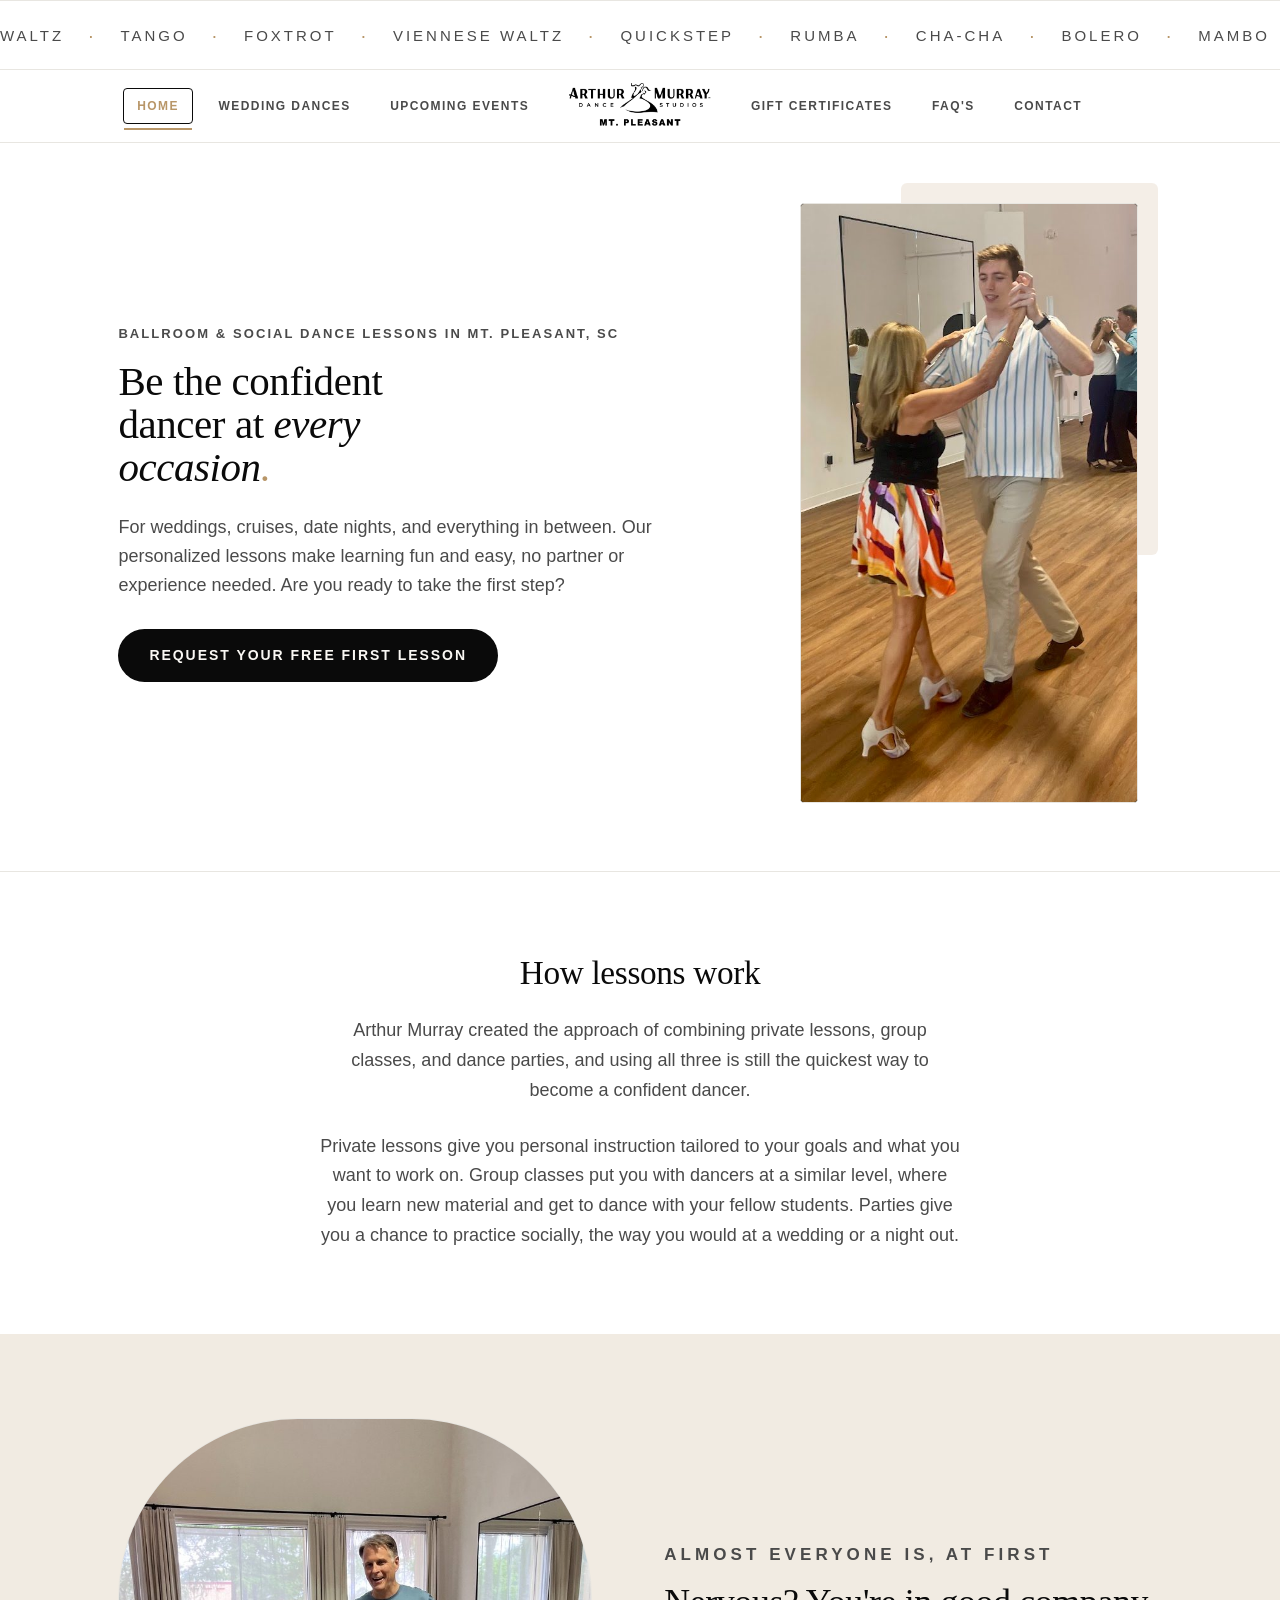
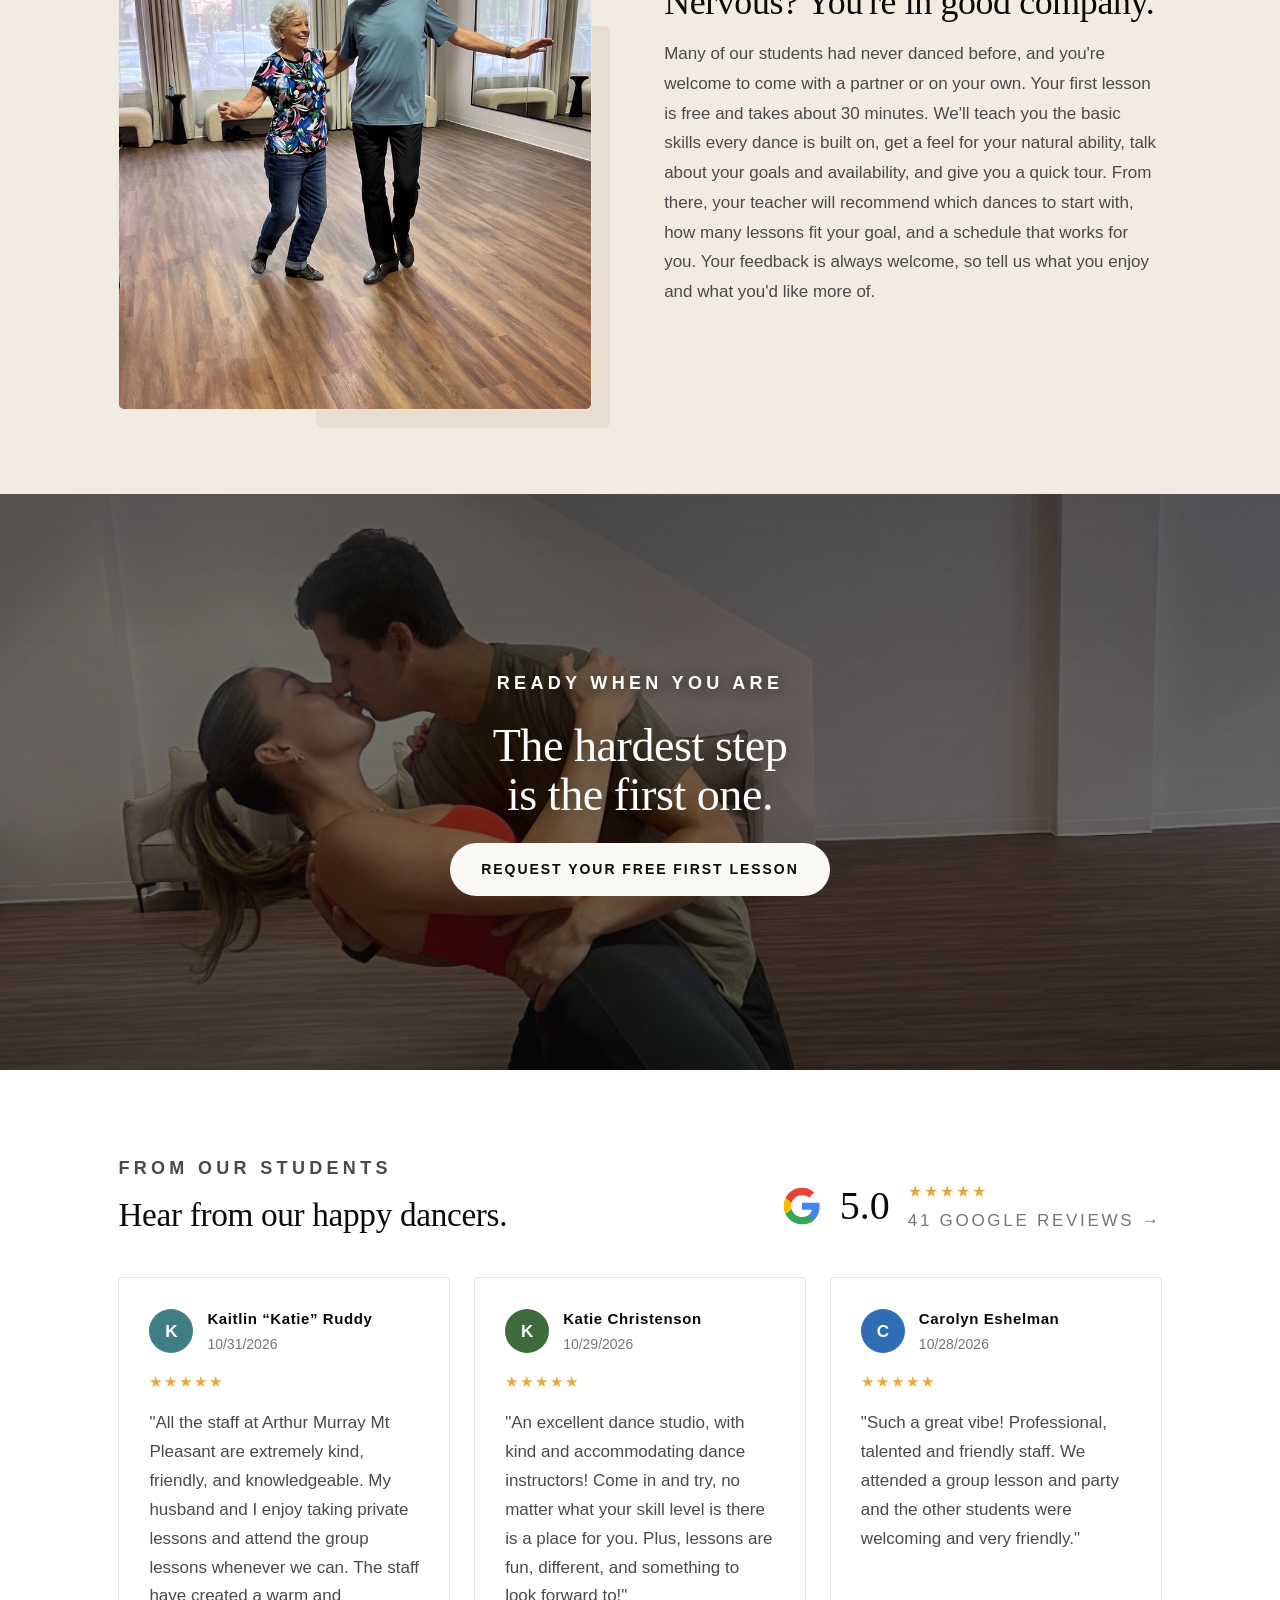
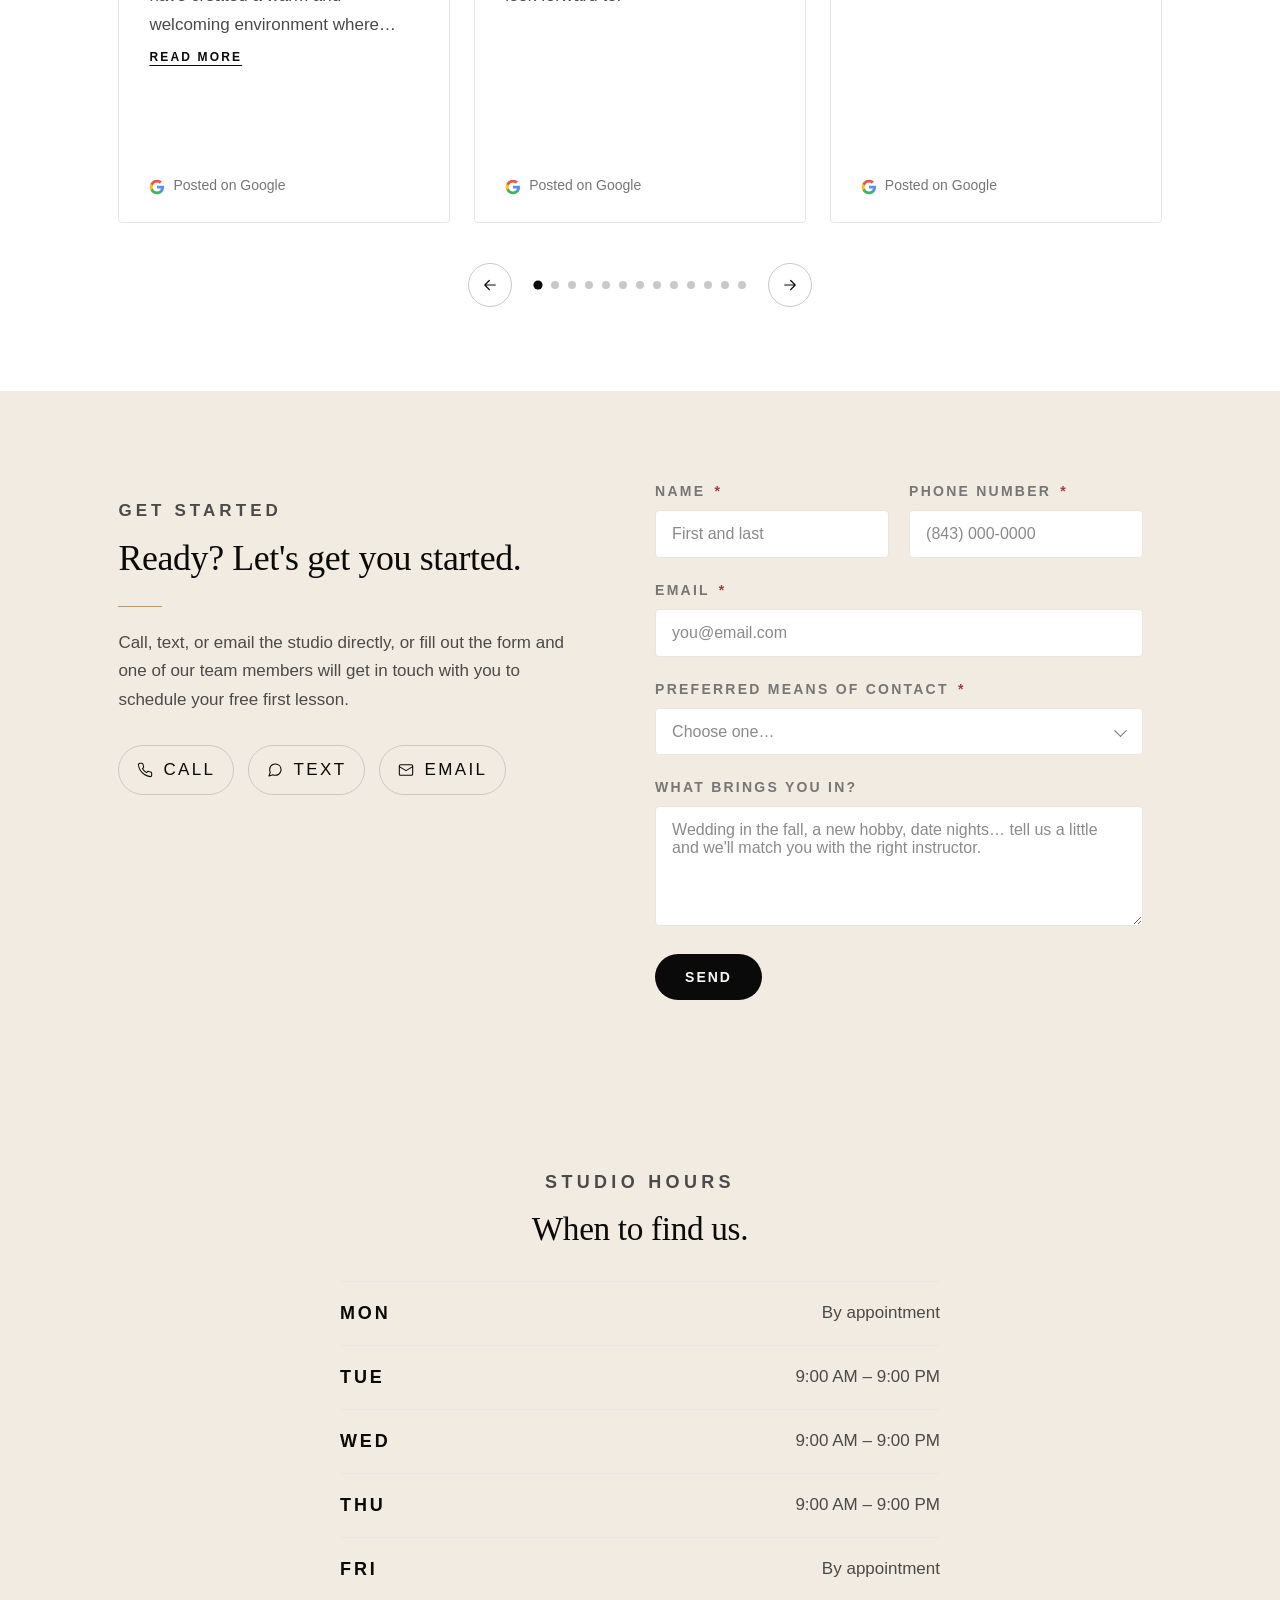
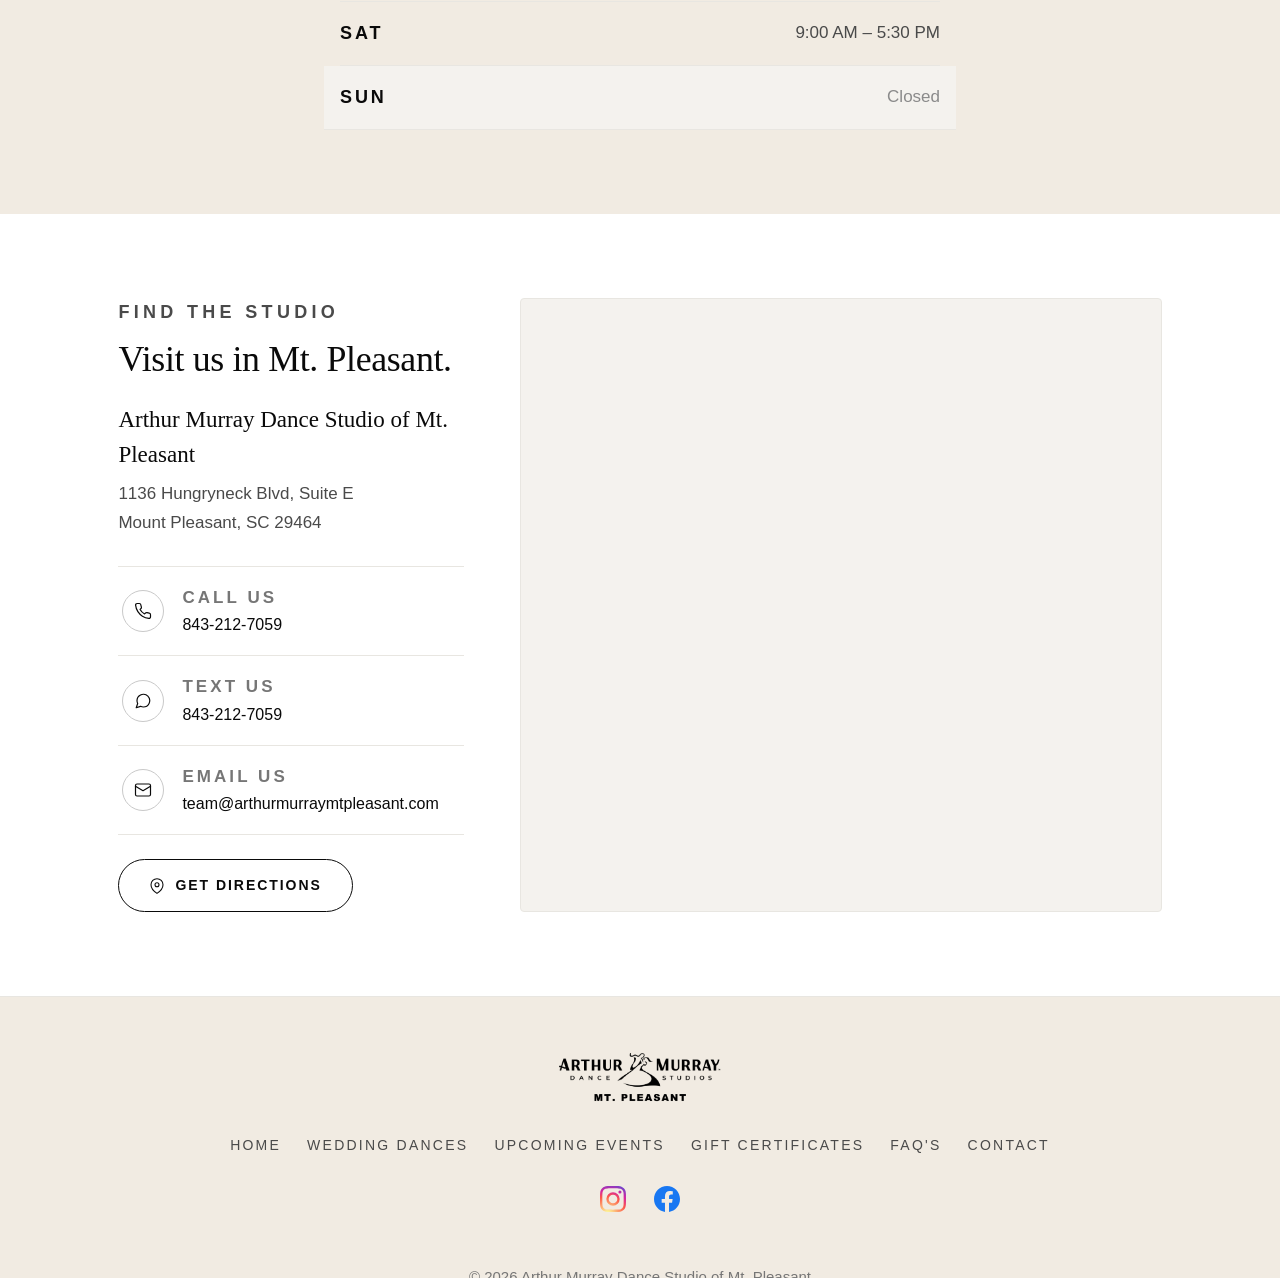
==== commit 20f32353: "Add files via upload" ====
--- a/index.html
+++ b/index.html
@@ -61,7 +61,7 @@
   </script>
 </head>
 <body data-page="home">
-<div class="marquee" aria-hidden="true"><div class="marquee__track"><span class="marquee__item">Waltz<span class="marquee__dot">·</span></span><span class="marquee__item">Tango<span class="marquee__dot">·</span></span><span class="marquee__item">Foxtrot<span class="marquee__dot">·</span></span><span class="marquee__item">Viennese Waltz<span class="marquee__dot">·</span></span><span class="marquee__item">Quickstep<span class="marquee__dot">·</span></span><span class="marquee__item">Rumba<span class="marquee__dot">·</span></span><span class="marquee__item">Cha-Cha<span class="marquee__dot">·</span></span><span class="marquee__item">Bolero<span class="marquee__dot">·</span></span><span class="marquee__item">Mambo<span class="marquee__dot">·</span></span><span class="marquee__item">Salsa<span class="marquee__dot">·</span></span><span class="marquee__item">Merengue<span class="marquee__dot">·</span></span><span class="marquee__item">Bachata<span class="marquee__dot">·</span></span><span class="marquee__item">Samba<span class="marquee__dot">·</span></span><span class="marquee__item">East Coast Swing<span class="marquee__dot">·</span></span><span class="marquee__item">West Coast Swing<span class="marquee__dot">·</span></span><span class="marquee__item">Jive<span class="marquee__dot">·</span></span><span class="marquee__item">Hustle<span class="marquee__dot">·</span></span><span class="marquee__item">Carolina Shag<span class="marquee__dot">·</span></span><span class="marquee__item">Country Two-Step<span class="marquee__dot">·</span></span><span class="marquee__item">Nightclub Two-Step<span class="marquee__dot">·</span></span><span class="marquee__item">Argentine Tango<span class="marquee__dot">·</span></span><span class="marquee__item">Paso Doble<span class="marquee__dot">·</span></span><span class="marquee__item">Lindy Hop<span class="marquee__dot">·</span></span><span class="marquee__item">Wedding First Dance<span class="marquee__dot">·</span></span><span class="marquee__item">Waltz<span class="marquee__dot">·</span></span><span class="marquee__item">Tango<span class="marquee__dot">·</span></span><span class="marquee__item">Foxtrot<span class="marquee__dot">·</span></span><span class="marquee__item">Viennese Waltz<span class="marquee__dot">·</span></span><span class="marquee__item">Quickstep<span class="marquee__dot">·</span></span><span class="marquee__item">Rumba<span class="marquee__dot">·</span></span><span class="marquee__item">Cha-Cha<span class="marquee__dot">·</span></span><span class="marquee__item">Bolero<span class="marquee__dot">·</span></span><span class="marquee__item">Mambo<span class="marquee__dot">·</span></span><span class="marquee__item">Salsa<span class="marquee__dot">·</span></span><span class="marquee__item">Merengue<span class="marquee__dot">·</span></span><span class="marquee__item">Bachata<span class="marquee__dot">·</span></span><span class="marquee__item">Samba<span class="marquee__dot">·</span></span><span class="marquee__item">East Coast Swing<span class="marquee__dot">·</span></span><span class="marquee__item">West Coast Swing<span class="marquee__dot">·</span></span><span class="marquee__item">Jive<span class="marquee__dot">·</span></span><span class="marquee__item">Hustle<span class="marquee__dot">·</span></span><span class="marquee__item">Carolina Shag<span class="marquee__dot">·</span></span><span class="marquee__item">Country Two-Step<span class="marquee__dot">·</span></span><span class="marquee__item">Nightclub Two-Step<span class="marquee__dot">·</span></span><span class="marquee__item">Argentine Tango<span class="marquee__dot">·</span></span><span class="marquee__item">Paso Doble<span class="marquee__dot">·</span></span><span class="marquee__item">Lindy Hop<span class="marquee__dot">·</span></span><span class="marquee__item">Wedding First Dance<span class="marquee__dot">·</span></span></div></div><nav class="nav"><div class="nav__inner"><div class="nav__links nav__links--left"><a class="nav__link is-active" href="index.html" aria-current="page">Home</a><a class="nav__link" href="Wedding Dances.html">Wedding Dances</a><a class="nav__link" href="Upcoming Events.html">Upcoming Events</a></div><a class="nav__logo" href="index.html" aria-label="Arthur Murray Dance Studio of Mt. Pleasant home"><img src="assets/logo-lockup.png" alt="Arthur Murray Dance Studios, Mt. Pleasant"/></a><div class="nav__links nav__links--right"><a class="nav__link" href="Gift Certificates.html">Gift Certificates</a><a class="nav__link" href="FAQ.html">FAQ&#x27;s</a><a class="nav__link" href="index.html#start">Contact</a></div><button class="nav__menu-btn" aria-label="Open menu" aria-expanded="false"><span class="nav__menu-label">Menu</span><span class="nav__menu-rule" aria-hidden="true"></span></button></div></nav><section class="hero hero--split" id="top"><div class="hero__grid"><div class="stack"><p class="eyebrow" style="font-size:13px;letter-spacing:0.16em;margin-bottom:16px">Ballroom &amp; social dance lessons in Mt. Pleasant, SC</p><h1 class="display">Be the confident dancer at <em>every occasion<span class="hl-dot">.</span></em></h1><p class="hero__lede">For weddings, cruises, date nights, and everything in between. Our personalized lessons make learning fun and easy, no partner or experience needed. Are you ready to take the first step?</p><div class="hero__actions"><a class="btn btn--primary" href="#start">Request Your Free First Lesson</a></div></div><div class="hero__framewrap"><div class="hero__frame"><div class="" style="position:absolute;inset:0"><div class="reel" role="img" aria-label="Students dancing at Arthur Murray Mt. Pleasant"><img class="reel__v" src="assets/photos/slide-1.jpg" alt="" aria-hidden="true" style="opacity:1"/><img class="reel__v" src="assets/photos/slide-2.jpg" alt="" aria-hidden="true" style="opacity:0"/><img class="reel__v" src="assets/photos/slide-3.jpg" alt="" aria-hidden="true" style="opacity:0"/><img class="reel__v" src="assets/photos/slide-4.jpg" alt="" aria-hidden="true" style="opacity:0"/><img class="reel__v" src="assets/photos/slide-5.jpg" alt="" aria-hidden="true" style="opacity:0"/></div></div></div></div></div></section><section class="section value" id="story"><div class="wrap wrap--narrow"><h2 class="display">How lessons work</h2><p class="value__lede">Arthur Murray created the approach of combining private lessons, group classes, and dance parties, and using all three is still the quickest way to become a confident dancer.</p><p class="value__lede">Private lessons give you personal instruction tailored to your goals and what you want to work on. Group classes put you with dancers at a similar level, where you learn new material and get to dance with your fellow students. Parties give you a chance to practice socially, the way you would at a wedding or a night out.</p></div></section><section class="section section--alt"><div class="wrap"><div class="reassure"><div class="reassure__media"><div class="reassure__photo reassure__photo--arch"><img src="assets/photos/nervous.jpg" alt="A smiling couple during a lesson at Arthur Murray Mt. Pleasant"/></div></div><div class="reassure__text"><p class="eyebrow">Almost everyone is, at first</p><h2 class="display">Nervous? You&#x27;re in good company.</h2><p>Many of our students had never danced before, and you're welcome to come with a partner or on your own. Your first lesson is free and takes about 30 minutes. We'll teach you the basic skills every dance is built on, get a feel for your natural ability, talk about your goals and availability, and give you a quick tour. From there, your teacher will recommend which dances to start with, how many lessons fit your goal, and a schedule that works for you. Your feedback is always welcome, so tell us what you enjoy and what you'd like more of.</p></div></div></div></section><section class="photoband"><img class="photoband__img" src="assets/photos/band.jpg" alt="A couple dancing at Arthur Murray Mt. Pleasant"/><div class="photoband__content"><p class="eyebrow photoband__eyebrow">Ready when you are</p><h2 class="display photoband__title">The hardest step<br/>is the first one.</h2><a class="btn btn--ondark" href="#start">Request Your Free First Lesson</a></div></section><section class="section reviews" id="reviews"><div class="wrap"><div class="reviews__head"><div class="reviews__title"><p class="eyebrow">From our students</p><h2 class="display" style="margin-top:14px">Hear from our happy dancers.</h2></div><div class="gbadge"><svg viewBox="0 0 48 48" class="gbadge__logo"><path fill="#4285F4" d="M45.12 24.5c0-1.56-.14-3.06-.4-4.5H24v8.51h11.84c-.51 2.75-2.06 5.08-4.39 6.64v5.52h7.11c4.16-3.83 6.56-9.47 6.56-16.17z"></path><path fill="#34A853" d="M24 46c5.94 0 10.92-1.97 14.56-5.33l-7.11-5.52c-1.97 1.32-4.49 2.1-7.45 2.1-5.73 0-10.58-3.87-12.31-9.07H4.34v5.7C7.96 41.07 15.4 46 24 46z"></path><path fill="#FBBC05" d="M11.69 28.18c-.44-1.32-.69-2.73-.69-4.18s.25-2.86.69-4.18v-5.7H4.34A21.99 21.99 0 0 0 2 24c0 3.55.85 6.91 2.34 9.88l7.35-5.7z"></path><path fill="#EA4335" d="M24 10.75c3.23 0 6.13 1.11 8.41 3.29l6.31-6.31C34.91 4.18 29.93 2 24 2 15.4 2 7.96 6.93 4.34 14.12l7.35 5.7c1.73-5.2 6.58-9.07 12.31-9.07z"></path></svg><div class="gbadge__score">5.0</div><div class="gbadge__meta"><div class="gbadge__stars"><span>★★★★★</span></div><a class="gbadge__count" href="https://share.google/LR0pyaYVrIhL8RW0n" target="_blank" rel="noopener">41 Google reviews →</a></div></div></div><div class="reviews__viewport"><div class="reviews__track" style="transform:translateX(calc(-0% - 0px))"><article class="rcard"><div class="rcard__top"><div class="rcard__avatar" style="background:#3F7E84">K</div><div class="rcard__who"><div class="rcard__name">Kaitlin &quot;Katie&quot; Ruddy</div><div class="rcard__date">10/31/2026</div></div></div><div class="rcard__stars"><span>★★★★★</span></div><p class="rcard__body">&quot;All the staff at Arthur Murray Mt Pleasant are extremely kind, friendly, and knowledgeable. My husband and I enjoy taking private lessons and attend the group lessons whenever we can. The staff have created a warm and welcoming environment where everyone feels like they belong no matter their skill level. We look forward to our lessons learning and improving our dance skills but also genuinely enjoy being around the people in the studio too.&quot;</p><div class="rcard__src"><svg viewBox="0 0 48 48" class="rcard__g"><path fill="#4285F4" d="M45.12 24.5c0-1.56-.14-3.06-.4-4.5H24v8.51h11.84c-.51 2.75-2.06 5.08-4.39 6.64v5.52h7.11c4.16-3.83 6.56-9.47 6.56-16.17z"></path><path fill="#34A853" d="M24 46c5.94 0 10.92-1.97 14.56-5.33l-7.11-5.52c-1.97 1.32-4.49 2.1-7.45 2.1-5.73 0-10.58-3.87-12.31-9.07H4.34v5.7C7.96 41.07 15.4 46 24 46z"></path><path fill="#FBBC05" d="M11.69 28.18c-.44-1.32-.69-2.73-.69-4.18s.25-2.86.69-4.18v-5.7H4.34A21.99 21.99 0 0 0 2 24c0 3.55.85 6.91 2.34 9.88l7.35-5.7z"></path><path fill="#EA4335" d="M24 10.75c3.23 0 6.13 1.11 8.41 3.29l6.31-6.31C34.91 4.18 29.93 2 24 2 15.4 2 7.96 6.93 4.34 14.12l7.35 5.7c1.73-5.2 6.58-9.07 12.31-9.07z"></path></svg> Posted on Google</div></article><article class="rcard"><div class="rcard__top"><div class="rcard__avatar" style="background:#3E6B3C">K</div><div class="rcard__who"><div class="rcard__name">Katie Christenson</div><div class="rcard__date">10/29/2026</div></div></div><div class="rcard__stars"><span>★★★★★</span></div><p class="rcard__body">&quot;An excellent dance studio, with kind and accommodating dance instructors! Come in and try, no matter what your skill level is there is a place for you. Plus, lessons are fun, different, and something to look forward to!&quot;</p><div class="rcard__src"><svg viewBox="0 0 48 48" class="rcard__g"><path fill="#4285F4" d="M45.12 24.5c0-1.56-.14-3.06-.4-4.5H24v8.51h11.84c-.51 2.75-2.06 5.08-4.39 6.64v5.52h7.11c4.16-3.83 6.56-9.47 6.56-16.17z"></path><path fill="#34A853" d="M24 46c5.94 0 10.92-1.97 14.56-5.33l-7.11-5.52c-1.97 1.32-4.49 2.1-7.45 2.1-5.73 0-10.58-3.87-12.31-9.07H4.34v5.7C7.96 41.07 15.4 46 24 46z"></path><path fill="#FBBC05" d="M11.69 28.18c-.44-1.32-.69-2.73-.69-4.18s.25-2.86.69-4.18v-5.7H4.34A21.99 21.99 0 0 0 2 24c0 3.55.85 6.91 2.34 9.88l7.35-5.7z"></path><path fill="#EA4335" d="M24 10.75c3.23 0 6.13 1.11 8.41 3.29l6.31-6.31C34.91 4.18 29.93 2 24 2 15.4 2 7.96 6.93 4.34 14.12l7.35 5.7c1.73-5.2 6.58-9.07 12.31-9.07z"></path></svg> Posted on Google</div></article><article class="rcard"><div class="rcard__top"><div class="rcard__avatar" style="background:#2F6DB5">C</div><div class="rcard__who"><div class="rcard__name">Carolyn Eshelman</div><div class="rcard__date">10/28/2026</div></div></div><div class="rcard__stars"><span>★★★★★</span></div><p class="rcard__body">&quot;Such a great vibe! Professional, talented and friendly staff. We attended a group lesson and party and the other students were welcoming and very friendly.&quot;</p><div class="rcard__src"><svg viewBox="0 0 48 48" class="rcard__g"><path fill="#4285F4" d="M45.12 24.5c0-1.56-.14-3.06-.4-4.5H24v8.51h11.84c-.51 2.75-2.06 5.08-4.39 6.64v5.52h7.11c4.16-3.83 6.56-9.47 6.56-16.17z"></path><path fill="#34A853" d="M24 46c5.94 0 10.92-1.97 14.56-5.33l-7.11-5.52c-1.97 1.32-4.49 2.1-7.45 2.1-5.73 0-10.58-3.87-12.31-9.07H4.34v5.7C7.96 41.07 15.4 46 24 46z"></path><path fill="#FBBC05" d="M11.69 28.18c-.44-1.32-.69-2.73-.69-4.18s.25-2.86.69-4.18v-5.7H4.34A21.99 21.99 0 0 0 2 24c0 3.55.85 6.91 2.34 9.88l7.35-5.7z"></path><path fill="#EA4335" d="M24 10.75c3.23 0 6.13 1.11 8.41 3.29l6.31-6.31C34.91 4.18 29.93 2 24 2 15.4 2 7.96 6.93 4.34 14.12l7.35 5.7c1.73-5.2 6.58-9.07 12.31-9.07z"></path></svg> Posted on Google</div></article><article class="rcard"><div class="rcard__top"><div class="rcard__avatar" style="background:#6E4593">J</div><div class="rcard__who"><div class="rcard__name">Jessica Rahimi</div><div class="rcard__date">10/2026</div></div></div><div class="rcard__stars"><span>★★★★★</span></div><p class="rcard__body">&quot;Ann Marie makes every dance lesson so much fun! She brings such great energy, excitement, and enthusiasm to every class… Every lesson is filled with laughter, fun, and new things to learn, and you leave feeling excited to come back for more!… If you're looking for something fun, exciting, and a little outside your comfort zone, I highly recommend giving it a try. You might just discover a new passion!&quot;</p><div class="rcard__src"><svg viewBox="0 0 48 48" class="rcard__g"><path fill="#4285F4" d="M45.12 24.5c0-1.56-.14-3.06-.4-4.5H24v8.51h11.84c-.51 2.75-2.06 5.08-4.39 6.64v5.52h7.11c4.16-3.83 6.56-9.47 6.56-16.17z"></path><path fill="#34A853" d="M24 46c5.94 0 10.92-1.97 14.56-5.33l-7.11-5.52c-1.97 1.32-4.49 2.1-7.45 2.1-5.73 0-10.58-3.87-12.31-9.07H4.34v5.7C7.96 41.07 15.4 46 24 46z"></path><path fill="#FBBC05" d="M11.69 28.18c-.44-1.32-.69-2.73-.69-4.18s.25-2.86.69-4.18v-5.7H4.34A21.99 21.99 0 0 0 2 24c0 3.55.85 6.91 2.34 9.88l7.35-5.7z"></path><path fill="#EA4335" d="M24 10.75c3.23 0 6.13 1.11 8.41 3.29l6.31-6.31C34.91 4.18 29.93 2 24 2 15.4 2 7.96 6.93 4.34 14.12l7.35 5.7c1.73-5.2 6.58-9.07 12.31-9.07z"></path></svg> Posted on Google</div></article><article class="rcard"><div class="rcard__top"><div class="rcard__avatar" style="background:#6B7B82">D</div><div class="rcard__who"><div class="rcard__name">David Schools</div><div class="rcard__date">10/2026</div></div></div><div class="rcard__stars"><span>★★★★★</span></div><p class="rcard__body">&quot;This Dance Studio is a fun, supportive place to improve your dancing skills. Maria and Ann Marie are positive, knowledgeable, and enthusiastic. Needing to step up my game for my daughter's wedding, I turned to them for help and it has been a wonderful experience and I've learned a lot. I highly recommend Arthur Murray Dance Studio of Mt Pleasant to learn to dance and enjoy it!&quot;</p><div class="rcard__src"><svg viewBox="0 0 48 48" class="rcard__g"><path fill="#4285F4" d="M45.12 24.5c0-1.56-.14-3.06-.4-4.5H24v8.51h11.84c-.51 2.75-2.06 5.08-4.39 6.64v5.52h7.11c4.16-3.83 6.56-9.47 6.56-16.17z"></path><path fill="#34A853" d="M24 46c5.94 0 10.92-1.97 14.56-5.33l-7.11-5.52c-1.97 1.32-4.49 2.1-7.45 2.1-5.73 0-10.58-3.87-12.31-9.07H4.34v5.7C7.96 41.07 15.4 46 24 46z"></path><path fill="#FBBC05" d="M11.69 28.18c-.44-1.32-.69-2.73-.69-4.18s.25-2.86.69-4.18v-5.7H4.34A21.99 21.99 0 0 0 2 24c0 3.55.85 6.91 2.34 9.88l7.35-5.7z"></path><path fill="#EA4335" d="M24 10.75c3.23 0 6.13 1.11 8.41 3.29l6.31-6.31C34.91 4.18 29.93 2 24 2 15.4 2 7.96 6.93 4.34 14.12l7.35 5.7c1.73-5.2 6.58-9.07 12.31-9.07z"></path></svg> Posted on Google</div></article><article class="rcard"><div class="rcard__top"><div class="rcard__avatar" style="background:#3A7CA5">K</div><div class="rcard__who"><div class="rcard__name">Kam Goudarzi</div><div class="rcard__date">9/2026</div></div></div><div class="rcard__stars"><span>★★★★★</span></div><p class="rcard__body">&quot;My wife and I have been taking lessons for a couple years now, and somehow it has become one of the things we genuinely look forward to every other week. It's fun, refreshing, and such a great break from the usual routine… AnnMarie is awesome; super patient, flexible, accommodating, and just really easy to work with… The rest of the instructors are amazing as well, and the whole studio has an incredibly friendly, welcoming vibe. Definitely recommend!&quot;</p><div class="rcard__src"><svg viewBox="0 0 48 48" class="rcard__g"><path fill="#4285F4" d="M45.12 24.5c0-1.56-.14-3.06-.4-4.5H24v8.51h11.84c-.51 2.75-2.06 5.08-4.39 6.64v5.52h7.11c4.16-3.83 6.56-9.47 6.56-16.17z"></path><path fill="#34A853" d="M24 46c5.94 0 10.92-1.97 14.56-5.33l-7.11-5.52c-1.97 1.32-4.49 2.1-7.45 2.1-5.73 0-10.58-3.87-12.31-9.07H4.34v5.7C7.96 41.07 15.4 46 24 46z"></path><path fill="#FBBC05" d="M11.69 28.18c-.44-1.32-.69-2.73-.69-4.18s.25-2.86.69-4.18v-5.7H4.34A21.99 21.99 0 0 0 2 24c0 3.55.85 6.91 2.34 9.88l7.35-5.7z"></path><path fill="#EA4335" d="M24 10.75c3.23 0 6.13 1.11 8.41 3.29l6.31-6.31C34.91 4.18 29.93 2 24 2 15.4 2 7.96 6.93 4.34 14.12l7.35 5.7c1.73-5.2 6.58-9.07 12.31-9.07z"></path></svg> Posted on Google</div></article><article class="rcard"><div class="rcard__top"><div class="rcard__avatar" style="background:#4A6B82">C</div><div class="rcard__who"><div class="rcard__name">Christine Aukamp</div><div class="rcard__date">9/2026</div></div></div><div class="rcard__stars"><span>★★★★★</span></div><p class="rcard__body">&quot;This is such a fun way to learn how to dance. From salsa, cha cha to the waltz you can learn all styles of dances. They offer extra classes to perfect your moves and hone in the details. Give it a try and create a new form of entertainment in your life...you will be so happy!&quot;</p><div class="rcard__src"><svg viewBox="0 0 48 48" class="rcard__g"><path fill="#4285F4" d="M45.12 24.5c0-1.56-.14-3.06-.4-4.5H24v8.51h11.84c-.51 2.75-2.06 5.08-4.39 6.64v5.52h7.11c4.16-3.83 6.56-9.47 6.56-16.17z"></path><path fill="#34A853" d="M24 46c5.94 0 10.92-1.97 14.56-5.33l-7.11-5.52c-1.97 1.32-4.49 2.1-7.45 2.1-5.73 0-10.58-3.87-12.31-9.07H4.34v5.7C7.96 41.07 15.4 46 24 46z"></path><path fill="#FBBC05" d="M11.69 28.18c-.44-1.32-.69-2.73-.69-4.18s.25-2.86.69-4.18v-5.7H4.34A21.99 21.99 0 0 0 2 24c0 3.55.85 6.91 2.34 9.88l7.35-5.7z"></path><path fill="#EA4335" d="M24 10.75c3.23 0 6.13 1.11 8.41 3.29l6.31-6.31C34.91 4.18 29.93 2 24 2 15.4 2 7.96 6.93 4.34 14.12l7.35 5.7c1.73-5.2 6.58-9.07 12.31-9.07z"></path></svg> Posted on Google</div></article><article class="rcard"><div class="rcard__top"><div class="rcard__avatar" style="background:#8A6E5E">M</div><div class="rcard__who"><div class="rcard__name">Mikayla Hill</div><div class="rcard__date">9/2026</div></div></div><div class="rcard__stars"><span>★★★★★</span></div><p class="rcard__body">&quot;Went here for wedding first dance help and cannot recommend Maria enough!… Maria is fun, accommodating and one of the most personable people we've ever met. She checked in before every class and always took our input and experience seriously… She helped make the process as smooth as possible and always ensured we felt confident after every class.&quot;</p><div class="rcard__src"><svg viewBox="0 0 48 48" class="rcard__g"><path fill="#4285F4" d="M45.12 24.5c0-1.56-.14-3.06-.4-4.5H24v8.51h11.84c-.51 2.75-2.06 5.08-4.39 6.64v5.52h7.11c4.16-3.83 6.56-9.47 6.56-16.17z"></path><path fill="#34A853" d="M24 46c5.94 0 10.92-1.97 14.56-5.33l-7.11-5.52c-1.97 1.32-4.49 2.1-7.45 2.1-5.73 0-10.58-3.87-12.31-9.07H4.34v5.7C7.96 41.07 15.4 46 24 46z"></path><path fill="#FBBC05" d="M11.69 28.18c-.44-1.32-.69-2.73-.69-4.18s.25-2.86.69-4.18v-5.7H4.34A21.99 21.99 0 0 0 2 24c0 3.55.85 6.91 2.34 9.88l7.35-5.7z"></path><path fill="#EA4335" d="M24 10.75c3.23 0 6.13 1.11 8.41 3.29l6.31-6.31C34.91 4.18 29.93 2 24 2 15.4 2 7.96 6.93 4.34 14.12l7.35 5.7c1.73-5.2 6.58-9.07 12.31-9.07z"></path></svg> Posted on Google</div></article><article class="rcard"><div class="rcard__top"><div class="rcard__avatar" style="background:#8E6F47">T</div><div class="rcard__who"><div class="rcard__name">Tammy Owsley</div><div class="rcard__date">8/2026</div></div></div><div class="rcard__stars"><span>★★★★★</span></div><p class="rcard__body">&quot;AnnMarie and her staff are incredibly talented instructors. They are encouraging, passionate, and remarkably patient with their students. The studio itself has such a warm, welcoming environment that truly makes me feel like part of the family every time I walk through the door.&quot;</p><div class="rcard__src"><svg viewBox="0 0 48 48" class="rcard__g"><path fill="#4285F4" d="M45.12 24.5c0-1.56-.14-3.06-.4-4.5H24v8.51h11.84c-.51 2.75-2.06 5.08-4.39 6.64v5.52h7.11c4.16-3.83 6.56-9.47 6.56-16.17z"></path><path fill="#34A853" d="M24 46c5.94 0 10.92-1.97 14.56-5.33l-7.11-5.52c-1.97 1.32-4.49 2.1-7.45 2.1-5.73 0-10.58-3.87-12.31-9.07H4.34v5.7C7.96 41.07 15.4 46 24 46z"></path><path fill="#FBBC05" d="M11.69 28.18c-.44-1.32-.69-2.73-.69-4.18s.25-2.86.69-4.18v-5.7H4.34A21.99 21.99 0 0 0 2 24c0 3.55.85 6.91 2.34 9.88l7.35-5.7z"></path><path fill="#EA4335" d="M24 10.75c3.23 0 6.13 1.11 8.41 3.29l6.31-6.31C34.91 4.18 29.93 2 24 2 15.4 2 7.96 6.93 4.34 14.12l7.35 5.7c1.73-5.2 6.58-9.07 12.31-9.07z"></path></svg> Posted on Google</div></article><article class="rcard"><div class="rcard__top"><div class="rcard__avatar" style="background:#3F7E84">J</div><div class="rcard__who"><div class="rcard__name">Jamie McKee</div><div class="rcard__date">6/1/2026</div></div></div><div class="rcard__stars"><span>★★★★★</span></div><p class="rcard__body">&quot;Our son&#x27;s wedding was coming up, so my wife signed us all up… She took lessons with our son, so they&#x27;d be comfortable for the mother/groom dance. They&#x27;re kind and helpful when we make mistakes, and so we can laugh at ourselves while learning. They&#x27;re so observant: a small change they suggest can make such a difference and a stumbling dance move turns effortless.&quot;</p><div class="rcard__src"><svg viewBox="0 0 48 48" class="rcard__g"><path fill="#4285F4" d="M45.12 24.5c0-1.56-.14-3.06-.4-4.5H24v8.51h11.84c-.51 2.75-2.06 5.08-4.39 6.64v5.52h7.11c4.16-3.83 6.56-9.47 6.56-16.17z"></path><path fill="#34A853" d="M24 46c5.94 0 10.92-1.97 14.56-5.33l-7.11-5.52c-1.97 1.32-4.49 2.1-7.45 2.1-5.73 0-10.58-3.87-12.31-9.07H4.34v5.7C7.96 41.07 15.4 46 24 46z"></path><path fill="#FBBC05" d="M11.69 28.18c-.44-1.32-.69-2.73-.69-4.18s.25-2.86.69-4.18v-5.7H4.34A21.99 21.99 0 0 0 2 24c0 3.55.85 6.91 2.34 9.88l7.35-5.7z"></path><path fill="#EA4335" d="M24 10.75c3.23 0 6.13 1.11 8.41 3.29l6.31-6.31C34.91 4.18 29.93 2 24 2 15.4 2 7.96 6.93 4.34 14.12l7.35 5.7c1.73-5.2 6.58-9.07 12.31-9.07z"></path></svg> Posted on Google</div></article><article class="rcard"><div class="rcard__top"><div class="rcard__avatar" style="background:#3F7E84">D</div><div class="rcard__who"><div class="rcard__name">Debbie</div><div class="rcard__date">5/25/2026</div></div></div><div class="rcard__stars"><span>★★★★★</span></div><p class="rcard__body">&quot;Everyone should learn to dance - especially at this studio! Ann Marie and staff are professional and trained to teach in a way that fits your learning style. And, you will have fun while learning a skill that is so good for body and brain. I have been taking lessons for 3 years and love it! The lessons and dance party are always a part of my week that I look forward to.&quot;</p><div class="rcard__src"><svg viewBox="0 0 48 48" class="rcard__g"><path fill="#4285F4" d="M45.12 24.5c0-1.56-.14-3.06-.4-4.5H24v8.51h11.84c-.51 2.75-2.06 5.08-4.39 6.64v5.52h7.11c4.16-3.83 6.56-9.47 6.56-16.17z"></path><path fill="#34A853" d="M24 46c5.94 0 10.92-1.97 14.56-5.33l-7.11-5.52c-1.97 1.32-4.49 2.1-7.45 2.1-5.73 0-10.58-3.87-12.31-9.07H4.34v5.7C7.96 41.07 15.4 46 24 46z"></path><path fill="#FBBC05" d="M11.69 28.18c-.44-1.32-.69-2.73-.69-4.18s.25-2.86.69-4.18v-5.7H4.34A21.99 21.99 0 0 0 2 24c0 3.55.85 6.91 2.34 9.88l7.35-5.7z"></path><path fill="#EA4335" d="M24 10.75c3.23 0 6.13 1.11 8.41 3.29l6.31-6.31C34.91 4.18 29.93 2 24 2 15.4 2 7.96 6.93 4.34 14.12l7.35 5.7c1.73-5.2 6.58-9.07 12.31-9.07z"></path></svg> Posted on Google</div></article><article class="rcard"><div class="rcard__top"><div class="rcard__avatar" style="background:#3E6B3C">S</div><div class="rcard__who"><div class="rcard__name">Susan Wood</div><div class="rcard__date">5/18/2026</div></div></div><div class="rcard__stars"><span>★★★★★</span></div><p class="rcard__body">&quot;The atmosphere at Arthur Murray of Mt Pleasant is warm and welcoming. The instructors are exceptional teachers and they are so supportive. Group classes are fun and accommodate all skill levels. I highly recommend this dance studio… it&#x27;s the best in Charleston!&quot;</p><div class="rcard__src"><svg viewBox="0 0 48 48" class="rcard__g"><path fill="#4285F4" d="M45.12 24.5c0-1.56-.14-3.06-.4-4.5H24v8.51h11.84c-.51 2.75-2.06 5.08-4.39 6.64v5.52h7.11c4.16-3.83 6.56-9.47 6.56-16.17z"></path><path fill="#34A853" d="M24 46c5.94 0 10.92-1.97 14.56-5.33l-7.11-5.52c-1.97 1.32-4.49 2.1-7.45 2.1-5.73 0-10.58-3.87-12.31-9.07H4.34v5.7C7.96 41.07 15.4 46 24 46z"></path><path fill="#FBBC05" d="M11.69 28.18c-.44-1.32-.69-2.73-.69-4.18s.25-2.86.69-4.18v-5.7H4.34A21.99 21.99 0 0 0 2 24c0 3.55.85 6.91 2.34 9.88l7.35-5.7z"></path><path fill="#EA4335" d="M24 10.75c3.23 0 6.13 1.11 8.41 3.29l6.31-6.31C34.91 4.18 29.93 2 24 2 15.4 2 7.96 6.93 4.34 14.12l7.35 5.7c1.73-5.2 6.58-9.07 12.31-9.07z"></path></svg> Posted on Google</div></article><article class="rcard"><div class="rcard__top"><div class="rcard__avatar" style="background:#5A5A5A">L</div><div class="rcard__who"><div class="rcard__name">Luke Powell</div><div class="rcard__date">5/2026</div></div></div><div class="rcard__stars"><span>★★★★★</span></div><p class="rcard__body">&quot;I moved to Mt. Pleasant looking for something social that wasn't just the bar scene. Gave Arthur Murray Mt. Pleasant a shot and have been thoroughly enjoying it. The instructors are patient and break everything down clearly… The group classes and social nights are a great way to meet people. It's also a legit workout… If you want ballroom or Latin styles like salsa and bachata, just show up for a class.&quot;</p><div class="rcard__src"><svg viewBox="0 0 48 48" class="rcard__g"><path fill="#4285F4" d="M45.12 24.5c0-1.56-.14-3.06-.4-4.5H24v8.51h11.84c-.51 2.75-2.06 5.08-4.39 6.64v5.52h7.11c4.16-3.83 6.56-9.47 6.56-16.17z"></path><path fill="#34A853" d="M24 46c5.94 0 10.92-1.97 14.56-5.33l-7.11-5.52c-1.97 1.32-4.49 2.1-7.45 2.1-5.73 0-10.58-3.87-12.31-9.07H4.34v5.7C7.96 41.07 15.4 46 24 46z"></path><path fill="#FBBC05" d="M11.69 28.18c-.44-1.32-.69-2.73-.69-4.18s.25-2.86.69-4.18v-5.7H4.34A21.99 21.99 0 0 0 2 24c0 3.55.85 6.91 2.34 9.88l7.35-5.7z"></path><path fill="#EA4335" d="M24 10.75c3.23 0 6.13 1.11 8.41 3.29l6.31-6.31C34.91 4.18 29.93 2 24 2 15.4 2 7.96 6.93 4.34 14.12l7.35 5.7c1.73-5.2 6.58-9.07 12.31-9.07z"></path></svg> Posted on Google</div></article><article class="rcard"><div class="rcard__top"><div class="rcard__avatar" style="background:#2F6DB5">S</div><div class="rcard__who"><div class="rcard__name">Sara Hampton</div><div class="rcard__date">5/11/2026</div></div></div><div class="rcard__stars"><span>★★★★★</span></div><p class="rcard__body">&quot;Dancing is such a fun date night! My husband gifted me a package several years ago, and we have loved it ever since! Throw in the weekly party as a fun night to practice… Highly recommend!&quot;</p><div class="rcard__src"><svg viewBox="0 0 48 48" class="rcard__g"><path fill="#4285F4" d="M45.12 24.5c0-1.56-.14-3.06-.4-4.5H24v8.51h11.84c-.51 2.75-2.06 5.08-4.39 6.64v5.52h7.11c4.16-3.83 6.56-9.47 6.56-16.17z"></path><path fill="#34A853" d="M24 46c5.94 0 10.92-1.97 14.56-5.33l-7.11-5.52c-1.97 1.32-4.49 2.1-7.45 2.1-5.73 0-10.58-3.87-12.31-9.07H4.34v5.7C7.96 41.07 15.4 46 24 46z"></path><path fill="#FBBC05" d="M11.69 28.18c-.44-1.32-.69-2.73-.69-4.18s.25-2.86.69-4.18v-5.7H4.34A21.99 21.99 0 0 0 2 24c0 3.55.85 6.91 2.34 9.88l7.35-5.7z"></path><path fill="#EA4335" d="M24 10.75c3.23 0 6.13 1.11 8.41 3.29l6.31-6.31C34.91 4.18 29.93 2 24 2 15.4 2 7.96 6.93 4.34 14.12l7.35 5.7c1.73-5.2 6.58-9.07 12.31-9.07z"></path></svg> Posted on Google</div></article><article class="rcard"><div class="rcard__top"><div class="rcard__avatar" style="background:#6E4593">A</div><div class="rcard__who"><div class="rcard__name">Anthony Facca</div><div class="rcard__date">5/11/2026</div></div></div><div class="rcard__stars"><span>★★★★★</span></div><p class="rcard__body">&quot;My wife and I took lessons here before our wedding. We started with zero experience, but the instructors made it fun and easy to learn. They broke each step down into small simple steps that we could put together into one big dance. They helped us feel comfortable and confident so we could enjoy our first dance. We highly recommend for anybody getting married and wanting to learn a few moves for their big day!&quot;</p><div class="rcard__src"><svg viewBox="0 0 48 48" class="rcard__g"><path fill="#4285F4" d="M45.12 24.5c0-1.56-.14-3.06-.4-4.5H24v8.51h11.84c-.51 2.75-2.06 5.08-4.39 6.64v5.52h7.11c4.16-3.83 6.56-9.47 6.56-16.17z"></path><path fill="#34A853" d="M24 46c5.94 0 10.92-1.97 14.56-5.33l-7.11-5.52c-1.97 1.32-4.49 2.1-7.45 2.1-5.73 0-10.58-3.87-12.31-9.07H4.34v5.7C7.96 41.07 15.4 46 24 46z"></path><path fill="#FBBC05" d="M11.69 28.18c-.44-1.32-.69-2.73-.69-4.18s.25-2.86.69-4.18v-5.7H4.34A21.99 21.99 0 0 0 2 24c0 3.55.85 6.91 2.34 9.88l7.35-5.7z"></path><path fill="#EA4335" d="M24 10.75c3.23 0 6.13 1.11 8.41 3.29l6.31-6.31C34.91 4.18 29.93 2 24 2 15.4 2 7.96 6.93 4.34 14.12l7.35 5.7c1.73-5.2 6.58-9.07 12.31-9.07z"></path></svg> Posted on Google</div></article><article class="rcard"><div class="rcard__top"><div class="rcard__avatar" style="background:#6E4593">L</div><div class="rcard__who"><div class="rcard__name">Linda Canterbury</div><div class="rcard__date">5/4/2026</div></div></div><div class="rcard__stars"><span>★★★★★</span></div><p class="rcard__body">&quot;I absolutely LOVE dancing at Arthur Murray. The new Mt Pleasant location is convenient and taking lessons here brings me true JOY. Dance lessons are the highlight of my week. I cannot recommend Arthur Murray Mt Pleasant enough. I love it here!&quot;</p><div class="rcard__src"><svg viewBox="0 0 48 48" class="rcard__g"><path fill="#4285F4" d="M45.12 24.5c0-1.56-.14-3.06-.4-4.5H24v8.51h11.84c-.51 2.75-2.06 5.08-4.39 6.64v5.52h7.11c4.16-3.83 6.56-9.47 6.56-16.17z"></path><path fill="#34A853" d="M24 46c5.94 0 10.92-1.97 14.56-5.33l-7.11-5.52c-1.97 1.32-4.49 2.1-7.45 2.1-5.73 0-10.58-3.87-12.31-9.07H4.34v5.7C7.96 41.07 15.4 46 24 46z"></path><path fill="#FBBC05" d="M11.69 28.18c-.44-1.32-.69-2.73-.69-4.18s.25-2.86.69-4.18v-5.7H4.34A21.99 21.99 0 0 0 2 24c0 3.55.85 6.91 2.34 9.88l7.35-5.7z"></path><path fill="#EA4335" d="M24 10.75c3.23 0 6.13 1.11 8.41 3.29l6.31-6.31C34.91 4.18 29.93 2 24 2 15.4 2 7.96 6.93 4.34 14.12l7.35 5.7c1.73-5.2 6.58-9.07 12.31-9.07z"></path></svg> Posted on Google</div></article><article class="rcard"><div class="rcard__top"><div class="rcard__avatar" style="background:#9C3E3E">H</div><div class="rcard__who"><div class="rcard__name">Haig Berberian</div><div class="rcard__date">4/2026</div></div></div><div class="rcard__stars"><span>★★★★★</span></div><p class="rcard__body">&quot;Having a great time learning with AnnMarie and Maria. They certainly know what they are doing. The new studio is coming together and will be amazing. Thanks ladies!&quot;</p><div class="rcard__src"><svg viewBox="0 0 48 48" class="rcard__g"><path fill="#4285F4" d="M45.12 24.5c0-1.56-.14-3.06-.4-4.5H24v8.51h11.84c-.51 2.75-2.06 5.08-4.39 6.64v5.52h7.11c4.16-3.83 6.56-9.47 6.56-16.17z"></path><path fill="#34A853" d="M24 46c5.94 0 10.92-1.97 14.56-5.33l-7.11-5.52c-1.97 1.32-4.49 2.1-7.45 2.1-5.73 0-10.58-3.87-12.31-9.07H4.34v5.7C7.96 41.07 15.4 46 24 46z"></path><path fill="#FBBC05" d="M11.69 28.18c-.44-1.32-.69-2.73-.69-4.18s.25-2.86.69-4.18v-5.7H4.34A21.99 21.99 0 0 0 2 24c0 3.55.85 6.91 2.34 9.88l7.35-5.7z"></path><path fill="#EA4335" d="M24 10.75c3.23 0 6.13 1.11 8.41 3.29l6.31-6.31C34.91 4.18 29.93 2 24 2 15.4 2 7.96 6.93 4.34 14.12l7.35 5.7c1.73-5.2 6.58-9.07 12.31-9.07z"></path></svg> Posted on Google</div></article><article class="rcard"><div class="rcard__top"><div class="rcard__avatar" style="background:#3F7E84">L</div><div class="rcard__who"><div class="rcard__name">Lee Domikis</div><div class="rcard__date">4/2026</div></div></div><div class="rcard__stars"><span>★★★★★</span></div><p class="rcard__body">&quot;Amazing experience with Anne Marie!!! Love this spot and the team there.&quot;</p><div class="rcard__src"><svg viewBox="0 0 48 48" class="rcard__g"><path fill="#4285F4" d="M45.12 24.5c0-1.56-.14-3.06-.4-4.5H24v8.51h11.84c-.51 2.75-2.06 5.08-4.39 6.64v5.52h7.11c4.16-3.83 6.56-9.47 6.56-16.17z"></path><path fill="#34A853" d="M24 46c5.94 0 10.92-1.97 14.56-5.33l-7.11-5.52c-1.97 1.32-4.49 2.1-7.45 2.1-5.73 0-10.58-3.87-12.31-9.07H4.34v5.7C7.96 41.07 15.4 46 24 46z"></path><path fill="#FBBC05" d="M11.69 28.18c-.44-1.32-.69-2.73-.69-4.18s.25-2.86.69-4.18v-5.7H4.34A21.99 21.99 0 0 0 2 24c0 3.55.85 6.91 2.34 9.88l7.35-5.7z"></path><path fill="#EA4335" d="M24 10.75c3.23 0 6.13 1.11 8.41 3.29l6.31-6.31C34.91 4.18 29.93 2 24 2 15.4 2 7.96 6.93 4.34 14.12l7.35 5.7c1.73-5.2 6.58-9.07 12.31-9.07z"></path></svg> Posted on Google</div></article><article class="rcard"><div class="rcard__top"><div class="rcard__avatar" style="background:#3A7CA5">C</div><div class="rcard__who"><div class="rcard__name">Crystal Wickersham</div><div class="rcard__date">3/16/2026</div></div></div><div class="rcard__stars"><span>★★★★★</span></div><p class="rcard__body">&quot;I have been taking lessons with AnneMarie and her staff for well over a year. As a &#x27;Senior&#x27; with mobility issues I had concerns. AnneMarie and Maria were extremely patient with me and never pushed me to do more than I felt I could safely do. I feel better and stronger than I have in a while, and my doctor always tells me &#x27;Keep Dancing!&#x27; I live in Summerville, and it&#x27;s well worth the drive to Mt Pleasant!&quot;</p><div class="rcard__src"><svg viewBox="0 0 48 48" class="rcard__g"><path fill="#4285F4" d="M45.12 24.5c0-1.56-.14-3.06-.4-4.5H24v8.51h11.84c-.51 2.75-2.06 5.08-4.39 6.64v5.52h7.11c4.16-3.83 6.56-9.47 6.56-16.17z"></path><path fill="#34A853" d="M24 46c5.94 0 10.92-1.97 14.56-5.33l-7.11-5.52c-1.97 1.32-4.49 2.1-7.45 2.1-5.73 0-10.58-3.87-12.31-9.07H4.34v5.7C7.96 41.07 15.4 46 24 46z"></path><path fill="#FBBC05" d="M11.69 28.18c-.44-1.32-.69-2.73-.69-4.18s.25-2.86.69-4.18v-5.7H4.34A21.99 21.99 0 0 0 2 24c0 3.55.85 6.91 2.34 9.88l7.35-5.7z"></path><path fill="#EA4335" d="M24 10.75c3.23 0 6.13 1.11 8.41 3.29l6.31-6.31C34.91 4.18 29.93 2 24 2 15.4 2 7.96 6.93 4.34 14.12l7.35 5.7c1.73-5.2 6.58-9.07 12.31-9.07z"></path></svg> Posted on Google</div></article><article class="rcard"><div class="rcard__top"><div class="rcard__avatar" style="background:#3E6B3C">B</div><div class="rcard__who"><div class="rcard__name">Brianna Phillips</div><div class="rcard__date">3/2026</div></div></div><div class="rcard__stars"><span>★★★★★</span></div><p class="rcard__body">&quot;We love Maria! My boyfriend and I have first came in for salsa and bachata lessons because it's been something I wanted to learn for a while but i just get too in my head about it. She made us both feel really comfortable and now we are also learning swing!! Maria and AnnMarie are patient and hilarious and we find ourselves laughing as much as we are dancing!&quot;</p><div class="rcard__src"><svg viewBox="0 0 48 48" class="rcard__g"><path fill="#4285F4" d="M45.12 24.5c0-1.56-.14-3.06-.4-4.5H24v8.51h11.84c-.51 2.75-2.06 5.08-4.39 6.64v5.52h7.11c4.16-3.83 6.56-9.47 6.56-16.17z"></path><path fill="#34A853" d="M24 46c5.94 0 10.92-1.97 14.56-5.33l-7.11-5.52c-1.97 1.32-4.49 2.1-7.45 2.1-5.73 0-10.58-3.87-12.31-9.07H4.34v5.7C7.96 41.07 15.4 46 24 46z"></path><path fill="#FBBC05" d="M11.69 28.18c-.44-1.32-.69-2.73-.69-4.18s.25-2.86.69-4.18v-5.7H4.34A21.99 21.99 0 0 0 2 24c0 3.55.85 6.91 2.34 9.88l7.35-5.7z"></path><path fill="#EA4335" d="M24 10.75c3.23 0 6.13 1.11 8.41 3.29l6.31-6.31C34.91 4.18 29.93 2 24 2 15.4 2 7.96 6.93 4.34 14.12l7.35 5.7c1.73-5.2 6.58-9.07 12.31-9.07z"></path></svg> Posted on Google</div></article><article class="rcard"><div class="rcard__top"><div class="rcard__avatar" style="background:#2F6DB5">J</div><div class="rcard__who"><div class="rcard__name">James Montgomery</div><div class="rcard__date">3/2026</div></div></div><div class="rcard__stars"><span>★★★★★</span></div><p class="rcard__body">&quot;María, Anne Marie, and Charles are all excellent instructors! We have learned so much and always have a fun time, too!&quot;</p><div class="rcard__src"><svg viewBox="0 0 48 48" class="rcard__g"><path fill="#4285F4" d="M45.12 24.5c0-1.56-.14-3.06-.4-4.5H24v8.51h11.84c-.51 2.75-2.06 5.08-4.39 6.64v5.52h7.11c4.16-3.83 6.56-9.47 6.56-16.17z"></path><path fill="#34A853" d="M24 46c5.94 0 10.92-1.97 14.56-5.33l-7.11-5.52c-1.97 1.32-4.49 2.1-7.45 2.1-5.73 0-10.58-3.87-12.31-9.07H4.34v5.7C7.96 41.07 15.4 46 24 46z"></path><path fill="#FBBC05" d="M11.69 28.18c-.44-1.32-.69-2.73-.69-4.18s.25-2.86.69-4.18v-5.7H4.34A21.99 21.99 0 0 0 2 24c0 3.55.85 6.91 2.34 9.88l7.35-5.7z"></path><path fill="#EA4335" d="M24 10.75c3.23 0 6.13 1.11 8.41 3.29l6.31-6.31C34.91 4.18 29.93 2 24 2 15.4 2 7.96 6.93 4.34 14.12l7.35 5.7c1.73-5.2 6.58-9.07 12.31-9.07z"></path></svg> Posted on Google</div></article><article class="rcard"><div class="rcard__top"><div class="rcard__avatar" style="background:#3E6B3C">J</div><div class="rcard__who"><div class="rcard__name">Justin Hovick</div><div class="rcard__date">3/9/2026</div></div></div><div class="rcard__stars"><span>★★★★★</span></div><p class="rcard__body">&quot;Highly recommend to everyone interested in learning some dance. We did lessons for our first dance for our wedding and they were exceptional, patient, and will help design it based on your vision.&quot;</p><div class="rcard__src"><svg viewBox="0 0 48 48" class="rcard__g"><path fill="#4285F4" d="M45.12 24.5c0-1.56-.14-3.06-.4-4.5H24v8.51h11.84c-.51 2.75-2.06 5.08-4.39 6.64v5.52h7.11c4.16-3.83 6.56-9.47 6.56-16.17z"></path><path fill="#34A853" d="M24 46c5.94 0 10.92-1.97 14.56-5.33l-7.11-5.52c-1.97 1.32-4.49 2.1-7.45 2.1-5.73 0-10.58-3.87-12.31-9.07H4.34v5.7C7.96 41.07 15.4 46 24 46z"></path><path fill="#FBBC05" d="M11.69 28.18c-.44-1.32-.69-2.73-.69-4.18s.25-2.86.69-4.18v-5.7H4.34A21.99 21.99 0 0 0 2 24c0 3.55.85 6.91 2.34 9.88l7.35-5.7z"></path><path fill="#EA4335" d="M24 10.75c3.23 0 6.13 1.11 8.41 3.29l6.31-6.31C34.91 4.18 29.93 2 24 2 15.4 2 7.96 6.93 4.34 14.12l7.35 5.7c1.73-5.2 6.58-9.07 12.31-9.07z"></path></svg> Posted on Google</div></article><article class="rcard"><div class="rcard__top"><div class="rcard__avatar" style="background:#8E6F47">K</div><div class="rcard__who"><div class="rcard__name">Kambridge Montgomery</div><div class="rcard__date">3/2/2026</div></div></div><div class="rcard__stars"><span>★★★★★</span></div><p class="rcard__body">&quot;Excellent professional instructors. I&#x27;ve danced with Maria, Charles, and Anne Marie. All are great and bring unique strengths to each dance. They focus on your goals and your interests. Sometimes we are working towards a special occasion and sometimes we just dance for the fun of it. It&#x27;s a great time for the mind and body. Highly recommend.&quot;</p><div class="rcard__src"><svg viewBox="0 0 48 48" class="rcard__g"><path fill="#4285F4" d="M45.12 24.5c0-1.56-.14-3.06-.4-4.5H24v8.51h11.84c-.51 2.75-2.06 5.08-4.39 6.64v5.52h7.11c4.16-3.83 6.56-9.47 6.56-16.17z"></path><path fill="#34A853" d="M24 46c5.94 0 10.92-1.97 14.56-5.33l-7.11-5.52c-1.97 1.32-4.49 2.1-7.45 2.1-5.73 0-10.58-3.87-12.31-9.07H4.34v5.7C7.96 41.07 15.4 46 24 46z"></path><path fill="#FBBC05" d="M11.69 28.18c-.44-1.32-.69-2.73-.69-4.18s.25-2.86.69-4.18v-5.7H4.34A21.99 21.99 0 0 0 2 24c0 3.55.85 6.91 2.34 9.88l7.35-5.7z"></path><path fill="#EA4335" d="M24 10.75c3.23 0 6.13 1.11 8.41 3.29l6.31-6.31C34.91 4.18 29.93 2 24 2 15.4 2 7.96 6.93 4.34 14.12l7.35 5.7c1.73-5.2 6.58-9.07 12.31-9.07z"></path></svg> Posted on Google</div></article><article class="rcard"><div class="rcard__top"><div class="rcard__avatar" style="background:#4A6B82">M</div><div class="rcard__who"><div class="rcard__name">Matt Costa</div><div class="rcard__date">2/16/2026</div></div></div><div class="rcard__stars"><span>★★★★★</span></div><p class="rcard__body">&quot;I was the sort of person who would have &#x27;never been caught dead on the dance floor,&#x27; so to speak. AnnMarie helped me change that! As someone who was petrified of dancing, AnnMarie was able to make even the most challenging dances comfortable. Her down-to-earth communication makes you feel like an individual with personal goals rather than a number on a student roster.&quot;</p><div class="rcard__src"><svg viewBox="0 0 48 48" class="rcard__g"><path fill="#4285F4" d="M45.12 24.5c0-1.56-.14-3.06-.4-4.5H24v8.51h11.84c-.51 2.75-2.06 5.08-4.39 6.64v5.52h7.11c4.16-3.83 6.56-9.47 6.56-16.17z"></path><path fill="#34A853" d="M24 46c5.94 0 10.92-1.97 14.56-5.33l-7.11-5.52c-1.97 1.32-4.49 2.1-7.45 2.1-5.73 0-10.58-3.87-12.31-9.07H4.34v5.7C7.96 41.07 15.4 46 24 46z"></path><path fill="#FBBC05" d="M11.69 28.18c-.44-1.32-.69-2.73-.69-4.18s.25-2.86.69-4.18v-5.7H4.34A21.99 21.99 0 0 0 2 24c0 3.55.85 6.91 2.34 9.88l7.35-5.7z"></path><path fill="#EA4335" d="M24 10.75c3.23 0 6.13 1.11 8.41 3.29l6.31-6.31C34.91 4.18 29.93 2 24 2 15.4 2 7.96 6.93 4.34 14.12l7.35 5.7c1.73-5.2 6.58-9.07 12.31-9.07z"></path></svg> Posted on Google</div></article><article class="rcard"><div class="rcard__top"><div class="rcard__avatar" style="background:#6E4593">E</div><div class="rcard__who"><div class="rcard__name">Emily Ferrese</div><div class="rcard__date">2/2026</div></div></div><div class="rcard__stars"><span>★★★★★</span></div><p class="rcard__body">&quot;We love going to Arthur Murray and taking lessons with AnnMarie! My husband has been taking lessons from her for a few years and I have been for the last year and a half and she is the best! Highly recommend going to her if you are looking to start ballroom dancing&quot;</p><div class="rcard__src"><svg viewBox="0 0 48 48" class="rcard__g"><path fill="#4285F4" d="M45.12 24.5c0-1.56-.14-3.06-.4-4.5H24v8.51h11.84c-.51 2.75-2.06 5.08-4.39 6.64v5.52h7.11c4.16-3.83 6.56-9.47 6.56-16.17z"></path><path fill="#34A853" d="M24 46c5.94 0 10.92-1.97 14.56-5.33l-7.11-5.52c-1.97 1.32-4.49 2.1-7.45 2.1-5.73 0-10.58-3.87-12.31-9.07H4.34v5.7C7.96 41.07 15.4 46 24 46z"></path><path fill="#FBBC05" d="M11.69 28.18c-.44-1.32-.69-2.73-.69-4.18s.25-2.86.69-4.18v-5.7H4.34A21.99 21.99 0 0 0 2 24c0 3.55.85 6.91 2.34 9.88l7.35-5.7z"></path><path fill="#EA4335" d="M24 10.75c3.23 0 6.13 1.11 8.41 3.29l6.31-6.31C34.91 4.18 29.93 2 24 2 15.4 2 7.96 6.93 4.34 14.12l7.35 5.7c1.73-5.2 6.58-9.07 12.31-9.07z"></path></svg> Posted on Google</div></article><article class="rcard"><div class="rcard__top"><div class="rcard__avatar" style="background:#6B7B82">A</div><div class="rcard__who"><div class="rcard__name">Adam Owsley</div><div class="rcard__date">2/2026</div></div></div><div class="rcard__stars"><span>★★★★★</span></div><p class="rcard__body">&quot;An excellent dance studio with a truly gifted instructor. AnnMarie's passion for International Standard Tango genuinely warms my heart. She teaches with an eloquent, expressive clarity that makes learning both effective and deeply enjoyable. The atmosphere is welcoming, and I always leave inspired.&quot;</p><div class="rcard__src"><svg viewBox="0 0 48 48" class="rcard__g"><path fill="#4285F4" d="M45.12 24.5c0-1.56-.14-3.06-.4-4.5H24v8.51h11.84c-.51 2.75-2.06 5.08-4.39 6.64v5.52h7.11c4.16-3.83 6.56-9.47 6.56-16.17z"></path><path fill="#34A853" d="M24 46c5.94 0 10.92-1.97 14.56-5.33l-7.11-5.52c-1.97 1.32-4.49 2.1-7.45 2.1-5.73 0-10.58-3.87-12.31-9.07H4.34v5.7C7.96 41.07 15.4 46 24 46z"></path><path fill="#FBBC05" d="M11.69 28.18c-.44-1.32-.69-2.73-.69-4.18s.25-2.86.69-4.18v-5.7H4.34A21.99 21.99 0 0 0 2 24c0 3.55.85 6.91 2.34 9.88l7.35-5.7z"></path><path fill="#EA4335" d="M24 10.75c3.23 0 6.13 1.11 8.41 3.29l6.31-6.31C34.91 4.18 29.93 2 24 2 15.4 2 7.96 6.93 4.34 14.12l7.35 5.7c1.73-5.2 6.58-9.07 12.31-9.07z"></path></svg> Posted on Google</div></article><article class="rcard"><div class="rcard__top"><div class="rcard__avatar" style="background:#3A7CA5">S</div><div class="rcard__who"><div class="rcard__name">Sydney</div><div class="rcard__date">2/2026</div></div></div><div class="rcard__stars"><span>★★★★★</span></div><p class="rcard__body">&quot;I just started dancing with Arthur Murray a few weeks ago and I'm already improving a ton! The instructors are super patient with me and explain every step clearly. It's an absolute blast and I'm looking forward to my next few classes! Definitely recommend&quot;</p><div class="rcard__src"><svg viewBox="0 0 48 48" class="rcard__g"><path fill="#4285F4" d="M45.12 24.5c0-1.56-.14-3.06-.4-4.5H24v8.51h11.84c-.51 2.75-2.06 5.08-4.39 6.64v5.52h7.11c4.16-3.83 6.56-9.47 6.56-16.17z"></path><path fill="#34A853" d="M24 46c5.94 0 10.92-1.97 14.56-5.33l-7.11-5.52c-1.97 1.32-4.49 2.1-7.45 2.1-5.73 0-10.58-3.87-12.31-9.07H4.34v5.7C7.96 41.07 15.4 46 24 46z"></path><path fill="#FBBC05" d="M11.69 28.18c-.44-1.32-.69-2.73-.69-4.18s.25-2.86.69-4.18v-5.7H4.34A21.99 21.99 0 0 0 2 24c0 3.55.85 6.91 2.34 9.88l7.35-5.7z"></path><path fill="#EA4335" d="M24 10.75c3.23 0 6.13 1.11 8.41 3.29l6.31-6.31C34.91 4.18 29.93 2 24 2 15.4 2 7.96 6.93 4.34 14.12l7.35 5.7c1.73-5.2 6.58-9.07 12.31-9.07z"></path></svg> Posted on Google</div></article><article class="rcard"><div class="rcard__top"><div class="rcard__avatar" style="background:#8A6E5E">D</div><div class="rcard__who"><div class="rcard__name">David Alexander</div><div class="rcard__date">2/2/2026</div></div></div><div class="rcard__stars"><span>★★★★★</span></div><p class="rcard__body">&quot;When I began taking dance lessons, I did it only for my wife and viewed it a short term commitment. Three years later it has become something we both enjoy and time we value… She adapts her teaching to your individual learning style, making the lessons fun instead of anxiety producing. I would give Ann Marie more than 5 stars if it were possible!&quot;</p><div class="rcard__src"><svg viewBox="0 0 48 48" class="rcard__g"><path fill="#4285F4" d="M45.12 24.5c0-1.56-.14-3.06-.4-4.5H24v8.51h11.84c-.51 2.75-2.06 5.08-4.39 6.64v5.52h7.11c4.16-3.83 6.56-9.47 6.56-16.17z"></path><path fill="#34A853" d="M24 46c5.94 0 10.92-1.97 14.56-5.33l-7.11-5.52c-1.97 1.32-4.49 2.1-7.45 2.1-5.73 0-10.58-3.87-12.31-9.07H4.34v5.7C7.96 41.07 15.4 46 24 46z"></path><path fill="#FBBC05" d="M11.69 28.18c-.44-1.32-.69-2.73-.69-4.18s.25-2.86.69-4.18v-5.7H4.34A21.99 21.99 0 0 0 2 24c0 3.55.85 6.91 2.34 9.88l7.35-5.7z"></path><path fill="#EA4335" d="M24 10.75c3.23 0 6.13 1.11 8.41 3.29l6.31-6.31C34.91 4.18 29.93 2 24 2 15.4 2 7.96 6.93 4.34 14.12l7.35 5.7c1.73-5.2 6.58-9.07 12.31-9.07z"></path></svg> Posted on Google</div></article><article class="rcard"><div class="rcard__top"><div class="rcard__avatar" style="background:#6B7B82">K</div><div class="rcard__who"><div class="rcard__name">Katie Knies</div><div class="rcard__date">1/19/2026</div></div></div><div class="rcard__stars"><span>★★★★★</span></div><p class="rcard__body">&quot;AnnMarie is truly one of a kind. Whether you want to choreograph a wedding dance, learn salsa or shag, start competing, or you&#x27;re simply curious and have never danced a day in your life, this is the place to be. AnnMarie and her staff meet you exactly where you are and support you every step of the way. I can&#x27;t recommend them highly enough.&quot;</p><div class="rcard__src"><svg viewBox="0 0 48 48" class="rcard__g"><path fill="#4285F4" d="M45.12 24.5c0-1.56-.14-3.06-.4-4.5H24v8.51h11.84c-.51 2.75-2.06 5.08-4.39 6.64v5.52h7.11c4.16-3.83 6.56-9.47 6.56-16.17z"></path><path fill="#34A853" d="M24 46c5.94 0 10.92-1.97 14.56-5.33l-7.11-5.52c-1.97 1.32-4.49 2.1-7.45 2.1-5.73 0-10.58-3.87-12.31-9.07H4.34v5.7C7.96 41.07 15.4 46 24 46z"></path><path fill="#FBBC05" d="M11.69 28.18c-.44-1.32-.69-2.73-.69-4.18s.25-2.86.69-4.18v-5.7H4.34A21.99 21.99 0 0 0 2 24c0 3.55.85 6.91 2.34 9.88l7.35-5.7z"></path><path fill="#EA4335" d="M24 10.75c3.23 0 6.13 1.11 8.41 3.29l6.31-6.31C34.91 4.18 29.93 2 24 2 15.4 2 7.96 6.93 4.34 14.12l7.35 5.7c1.73-5.2 6.58-9.07 12.31-9.07z"></path></svg> Posted on Google</div></article><article class="rcard"><div class="rcard__top"><div class="rcard__avatar" style="background:#5A5A5A">u</div><div class="rcard__who"><div class="rcard__name">uai godwin</div><div class="rcard__date">1/19/2026</div></div></div><div class="rcard__stars"><span>★★★★★</span></div><p class="rcard__body">&quot;The best dance lesson experience! Instructor AnnMarie genuinely understands how to balance the technical details of teaching dances while also making it truly enjoyable for the student. Not an easy feat but she does it with ease! If you want to learn to dance and also enjoy the journey, this is the place!&quot;</p><div class="rcard__src"><svg viewBox="0 0 48 48" class="rcard__g"><path fill="#4285F4" d="M45.12 24.5c0-1.56-.14-3.06-.4-4.5H24v8.51h11.84c-.51 2.75-2.06 5.08-4.39 6.64v5.52h7.11c4.16-3.83 6.56-9.47 6.56-16.17z"></path><path fill="#34A853" d="M24 46c5.94 0 10.92-1.97 14.56-5.33l-7.11-5.52c-1.97 1.32-4.49 2.1-7.45 2.1-5.73 0-10.58-3.87-12.31-9.07H4.34v5.7C7.96 41.07 15.4 46 24 46z"></path><path fill="#FBBC05" d="M11.69 28.18c-.44-1.32-.69-2.73-.69-4.18s.25-2.86.69-4.18v-5.7H4.34A21.99 21.99 0 0 0 2 24c0 3.55.85 6.91 2.34 9.88l7.35-5.7z"></path><path fill="#EA4335" d="M24 10.75c3.23 0 6.13 1.11 8.41 3.29l6.31-6.31C34.91 4.18 29.93 2 24 2 15.4 2 7.96 6.93 4.34 14.12l7.35 5.7c1.73-5.2 6.58-9.07 12.31-9.07z"></path></svg> Posted on Google</div></article><article class="rcard"><div class="rcard__top"><div class="rcard__avatar" style="background:#4A6B82">D</div><div class="rcard__who"><div class="rcard__name">donald spellman</div><div class="rcard__date">1/2026</div></div></div><div class="rcard__stars"><span>★★★★★</span></div><p class="rcard__body">&quot;I've been taking ballroom lessons with AnnMarie for four years. She is by far the best dancer and instructor in the Charleston area. She is so much fun and will make you love dance!&quot;</p><div class="rcard__src"><svg viewBox="0 0 48 48" class="rcard__g"><path fill="#4285F4" d="M45.12 24.5c0-1.56-.14-3.06-.4-4.5H24v8.51h11.84c-.51 2.75-2.06 5.08-4.39 6.64v5.52h7.11c4.16-3.83 6.56-9.47 6.56-16.17z"></path><path fill="#34A853" d="M24 46c5.94 0 10.92-1.97 14.56-5.33l-7.11-5.52c-1.97 1.32-4.49 2.1-7.45 2.1-5.73 0-10.58-3.87-12.31-9.07H4.34v5.7C7.96 41.07 15.4 46 24 46z"></path><path fill="#FBBC05" d="M11.69 28.18c-.44-1.32-.69-2.73-.69-4.18s.25-2.86.69-4.18v-5.7H4.34A21.99 21.99 0 0 0 2 24c0 3.55.85 6.91 2.34 9.88l7.35-5.7z"></path><path fill="#EA4335" d="M24 10.75c3.23 0 6.13 1.11 8.41 3.29l6.31-6.31C34.91 4.18 29.93 2 24 2 15.4 2 7.96 6.93 4.34 14.12l7.35 5.7c1.73-5.2 6.58-9.07 12.31-9.07z"></path></svg> Posted on Google</div></article><article class="rcard"><div class="rcard__top"><div class="rcard__avatar" style="background:#8A6E5E">C</div><div class="rcard__who"><div class="rcard__name">Christina Montero Bradford</div><div class="rcard__date">1/2026</div></div></div><div class="rcard__stars"><span>★★★★★</span></div><p class="rcard__body">&quot;I started my ballroom dance adventure 3 years ago with Arthur Murray and I lucked out getting AnnMarie Kirby as my primary teacher. She is a gifted teacher, fun to work with and inspires you to grow, evolve, and improve your dancing with her unflinching passion and commitment… I am so thrilled to continue my dance education, passion, and joy for dance at the Mt.Pleasant studio under her direction.&quot;</p><div class="rcard__src"><svg viewBox="0 0 48 48" class="rcard__g"><path fill="#4285F4" d="M45.12 24.5c0-1.56-.14-3.06-.4-4.5H24v8.51h11.84c-.51 2.75-2.06 5.08-4.39 6.64v5.52h7.11c4.16-3.83 6.56-9.47 6.56-16.17z"></path><path fill="#34A853" d="M24 46c5.94 0 10.92-1.97 14.56-5.33l-7.11-5.52c-1.97 1.32-4.49 2.1-7.45 2.1-5.73 0-10.58-3.87-12.31-9.07H4.34v5.7C7.96 41.07 15.4 46 24 46z"></path><path fill="#FBBC05" d="M11.69 28.18c-.44-1.32-.69-2.73-.69-4.18s.25-2.86.69-4.18v-5.7H4.34A21.99 21.99 0 0 0 2 24c0 3.55.85 6.91 2.34 9.88l7.35-5.7z"></path><path fill="#EA4335" d="M24 10.75c3.23 0 6.13 1.11 8.41 3.29l6.31-6.31C34.91 4.18 29.93 2 24 2 15.4 2 7.96 6.93 4.34 14.12l7.35 5.7c1.73-5.2 6.58-9.07 12.31-9.07z"></path></svg> Posted on Google</div></article><article class="rcard"><div class="rcard__top"><div class="rcard__avatar" style="background:#9C3E3E">d</div><div class="rcard__who"><div class="rcard__name">dung vo</div><div class="rcard__date">12/22/2025</div></div></div><div class="rcard__stars"><span>★★★★★</span></div><p class="rcard__body">&quot;This is a wonderful experience. A great way to boost self confidence! Recommend for anyone that thought they have two left feet! Could also be a great consistent date night for couples!&quot;</p><div class="rcard__src"><svg viewBox="0 0 48 48" class="rcard__g"><path fill="#4285F4" d="M45.12 24.5c0-1.56-.14-3.06-.4-4.5H24v8.51h11.84c-.51 2.75-2.06 5.08-4.39 6.64v5.52h7.11c4.16-3.83 6.56-9.47 6.56-16.17z"></path><path fill="#34A853" d="M24 46c5.94 0 10.92-1.97 14.56-5.33l-7.11-5.52c-1.97 1.32-4.49 2.1-7.45 2.1-5.73 0-10.58-3.87-12.31-9.07H4.34v5.7C7.96 41.07 15.4 46 24 46z"></path><path fill="#FBBC05" d="M11.69 28.18c-.44-1.32-.69-2.73-.69-4.18s.25-2.86.69-4.18v-5.7H4.34A21.99 21.99 0 0 0 2 24c0 3.55.85 6.91 2.34 9.88l7.35-5.7z"></path><path fill="#EA4335" d="M24 10.75c3.23 0 6.13 1.11 8.41 3.29l6.31-6.31C34.91 4.18 29.93 2 24 2 15.4 2 7.96 6.93 4.34 14.12l7.35 5.7c1.73-5.2 6.58-9.07 12.31-9.07z"></path></svg> Posted on Google</div></article><article class="rcard"><div class="rcard__top"><div class="rcard__avatar" style="background:#8E6F47">E</div><div class="rcard__who"><div class="rcard__name">Erica Juras</div><div class="rcard__date">12/2025</div></div></div><div class="rcard__stars"><span>★★★★★</span></div><p class="rcard__body">&quot;I have taken dance lessons with AnnMarie for years and I love her new location! Could not recommend more highly. I am a student for life!&quot;</p><div class="rcard__src"><svg viewBox="0 0 48 48" class="rcard__g"><path fill="#4285F4" d="M45.12 24.5c0-1.56-.14-3.06-.4-4.5H24v8.51h11.84c-.51 2.75-2.06 5.08-4.39 6.64v5.52h7.11c4.16-3.83 6.56-9.47 6.56-16.17z"></path><path fill="#34A853" d="M24 46c5.94 0 10.92-1.97 14.56-5.33l-7.11-5.52c-1.97 1.32-4.49 2.1-7.45 2.1-5.73 0-10.58-3.87-12.31-9.07H4.34v5.7C7.96 41.07 15.4 46 24 46z"></path><path fill="#FBBC05" d="M11.69 28.18c-.44-1.32-.69-2.73-.69-4.18s.25-2.86.69-4.18v-5.7H4.34A21.99 21.99 0 0 0 2 24c0 3.55.85 6.91 2.34 9.88l7.35-5.7z"></path><path fill="#EA4335" d="M24 10.75c3.23 0 6.13 1.11 8.41 3.29l6.31-6.31C34.91 4.18 29.93 2 24 2 15.4 2 7.96 6.93 4.34 14.12l7.35 5.7c1.73-5.2 6.58-9.07 12.31-9.07z"></path></svg> Posted on Google</div></article><article class="rcard"><div class="rcard__top"><div class="rcard__avatar" style="background:#5A5A5A">C</div><div class="rcard__who"><div class="rcard__name">Chris Cochran</div><div class="rcard__date">12/2025</div></div></div><div class="rcard__stars"><span>★★★★★</span></div><p class="rcard__body">&quot;Excellent, patient, extremely experienced instructor. Made me feel comfortable from the first moment&quot;</p><div class="rcard__src"><svg viewBox="0 0 48 48" class="rcard__g"><path fill="#4285F4" d="M45.12 24.5c0-1.56-.14-3.06-.4-4.5H24v8.51h11.84c-.51 2.75-2.06 5.08-4.39 6.64v5.52h7.11c4.16-3.83 6.56-9.47 6.56-16.17z"></path><path fill="#34A853" d="M24 46c5.94 0 10.92-1.97 14.56-5.33l-7.11-5.52c-1.97 1.32-4.49 2.1-7.45 2.1-5.73 0-10.58-3.87-12.31-9.07H4.34v5.7C7.96 41.07 15.4 46 24 46z"></path><path fill="#FBBC05" d="M11.69 28.18c-.44-1.32-.69-2.73-.69-4.18s.25-2.86.69-4.18v-5.7H4.34A21.99 21.99 0 0 0 2 24c0 3.55.85 6.91 2.34 9.88l7.35-5.7z"></path><path fill="#EA4335" d="M24 10.75c3.23 0 6.13 1.11 8.41 3.29l6.31-6.31C34.91 4.18 29.93 2 24 2 15.4 2 7.96 6.93 4.34 14.12l7.35 5.7c1.73-5.2 6.58-9.07 12.31-9.07z"></path></svg> Posted on Google</div></article><article class="rcard"><div class="rcard__top"><div class="rcard__avatar" style="background:#2F6DB5">C</div><div class="rcard__who"><div class="rcard__name">Conner Patton</div><div class="rcard__date">12/8/2025</div></div></div><div class="rcard__stars"><span>★★★★★</span></div><p class="rcard__body">&quot;What makes it deserving of 5 stars is the teaching. Whether you are low or high level, the atmosphere of the dance studio is one of welcomed curiosity and fun… AM Mt Pleasant strikes the perfect balance. With a nearly unnatural skill to understand what every person needs, both in technique and in enjoyment… Learning is a marathon, and AM Mt Pleasant gives you the mechanics, the fuel, and the desire to keep going. Highly recommend.&quot;</p><div class="rcard__src"><svg viewBox="0 0 48 48" class="rcard__g"><path fill="#4285F4" d="M45.12 24.5c0-1.56-.14-3.06-.4-4.5H24v8.51h11.84c-.51 2.75-2.06 5.08-4.39 6.64v5.52h7.11c4.16-3.83 6.56-9.47 6.56-16.17z"></path><path fill="#34A853" d="M24 46c5.94 0 10.92-1.97 14.56-5.33l-7.11-5.52c-1.97 1.32-4.49 2.1-7.45 2.1-5.73 0-10.58-3.87-12.31-9.07H4.34v5.7C7.96 41.07 15.4 46 24 46z"></path><path fill="#FBBC05" d="M11.69 28.18c-.44-1.32-.69-2.73-.69-4.18s.25-2.86.69-4.18v-5.7H4.34A21.99 21.99 0 0 0 2 24c0 3.55.85 6.91 2.34 9.88l7.35-5.7z"></path><path fill="#EA4335" d="M24 10.75c3.23 0 6.13 1.11 8.41 3.29l6.31-6.31C34.91 4.18 29.93 2 24 2 15.4 2 7.96 6.93 4.34 14.12l7.35 5.7c1.73-5.2 6.58-9.07 12.31-9.07z"></path></svg> Posted on Google</div></article></div></div><div class="reviews__nav"><button class="reviews__arrow" aria-label="Previous reviews"><svg viewBox="0 0 24 24" fill="none" stroke="currentColor" stroke-width="1.6" stroke-linecap="round" stroke-linejoin="round" style="width:18px;height:18px;transform:rotate(180deg)"><path d="M5 12h14M13 6l6 6-6 6"></path></svg></button><div class="reviews__dots"><button class="reviews__dot" aria-current="true" aria-label="Reviews page 1"></button><button class="reviews__dot" aria-current="false" aria-label="Reviews page 2"></button><button class="reviews__dot" aria-current="false" aria-label="Reviews page 3"></button><button class="reviews__dot" aria-current="false" aria-label="Reviews page 4"></button></div><button class="reviews__arrow" aria-label="Next reviews"><svg viewBox="0 0 24 24" fill="none" stroke="currentColor" stroke-width="1.6" stroke-linecap="round" stroke-linejoin="round" style="width:18px;height:18px"><path d="M5 12h14M13 6l6 6-6 6"></path></svg></button></div></div></section><section class="section lead" id="start"><div class="wrap"><div class="lead__grid"><div class="lead__intro"><p class="eyebrow">Get started</p><h2 class="display" style="margin-top:14px">Ready? Let&#x27;s get you started.</h2><hr class="rule-short"/><p>Call, text, or email the studio directly, or fill out the form and one of our team members will get in touch with you to schedule your free first lesson.</p><div class="lead__contacts"><a class="chip" href="tel:+18432127059"><svg viewBox="0 0 24 24" fill="none" stroke="currentColor" stroke-width="1.6" stroke-linecap="round" stroke-linejoin="round"><path d="M22 16.92v3a2 2 0 0 1-2.18 2 19.79 19.79 0 0 1-8.63-3.07 19.5 19.5 0 0 1-6-6 19.79 19.79 0 0 1-3.07-8.67A2 2 0 0 1 4.11 2h3a2 2 0 0 1 2 1.72c.13.96.36 1.9.7 2.81a2 2 0 0 1-.45 2.11L8.09 9.91a16 16 0 0 0 6 6l1.27-1.27a2 2 0 0 1 2.11-.45c.91.34 1.85.57 2.81.7A2 2 0 0 1 22 16.92z"></path></svg> Call</a><a class="chip" href="sms:+18432127059"><svg viewBox="0 0 24 24" fill="none" stroke="currentColor" stroke-width="1.6" stroke-linecap="round" stroke-linejoin="round"><path d="M21 11.5a8.38 8.38 0 0 1-.9 3.8 8.5 8.5 0 0 1-7.6 4.7 8.38 8.38 0 0 1-3.8-.9L3 21l1.9-5.7a8.38 8.38 0 0 1-.9-3.8 8.5 8.5 0 0 1 4.7-7.6 8.38 8.38 0 0 1 3.8-.9h.5a8.48 8.48 0 0 1 8 8v.5z"></path></svg> Text</a><a class="chip" href="mailto:team@arthurmurraymtpleasant.com"><svg viewBox="0 0 24 24" fill="none" stroke="currentColor" stroke-width="1.6" stroke-linecap="round" stroke-linejoin="round"><rect x="2" y="4" width="20" height="16" rx="2"></rect><path d="m22 7-10 6L2 7"></path></svg> Email</a></div></div><form class="form" novalidate=""><input type="hidden" name="_subject" value="New lead from arthurmurraymtpleasant.com"/><div class="field--row"><div class="field"><label for="lf-name">Name <span class="req">*</span></label><input id="lf-name" name="name" type="text" required="" placeholder="First and last" autoComplete="name"/></div><div class="field"><label for="lf-phone">Phone Number <span class="req">*</span></label><input id="lf-phone" name="phone" type="tel" required="" placeholder="(843) 000-0000" autoComplete="tel"/></div></div><div class="field"><label for="lf-email">Email <span class="req">*</span></label><input id="lf-email" name="email" type="email" required="" placeholder="you@email.com" autoComplete="email"/></div><div class="field"><label for="lf-contact">Preferred means of contact <span class="req">*</span></label><div class="field__select"><select id="lf-contact" name="preferred_contact" required=""><option value="" disabled="" selected="">Choose one…</option><option value="Email">Email</option><option value="Phone call">Phone call</option><option value="Text message">Text message</option></select></div></div><div class="field"><label for="lf-msg">What brings you in?</label><textarea id="lf-msg" name="message" placeholder="Wedding in the fall, a new hobby, date nights… tell us a little and we&#x27;ll match you with the right instructor."></textarea></div><div class="form__foot"><button class="btn btn--primary form__btn" type="submit">Send</button></div></form></div></div></section><section class="section hours-block" id="hours"><div class="wrap"><p class="eyebrow">Studio hours</p><h2 class="display" style="margin-top:14px">When to find us.</h2><ul class="hours-list"><li class=""><span class="day">Mon</span><span class="">By appointment</span></li><li class=""><span class="day">Tue</span><span class="">9:00 AM – 9:00 PM</span></li><li class=""><span class="day">Wed</span><span class="">9:00 AM – 9:00 PM</span></li><li class=""><span class="day">Thu</span><span class="">9:00 AM – 9:00 PM</span></li><li class=""><span class="day">Fri</span><span class="">By appointment</span></li><li class=""><span class="day">Sat</span><span class="">9:00 AM – 5:30 PM</span></li><li class="is-today"><span class="day">Sun</span><span class="closed">Closed</span></li></ul></div></section><section class="section visit" id="visit"><div class="wrap"><div class="visit__grid"><div class="visit__info"><p class="eyebrow">Find the studio</p><h2 class="display" style="margin-top:14px">Visit us in Mt. Pleasant.</h2><div class="visit__addr"><div class="visit__name">Arthur Murray Dance Studio of Mt. Pleasant</div><p>1136 Hungryneck Blvd, Suite E<br/>Mount Pleasant, SC 29464</p></div><div class="contactdirect"><a class="cdrow" href="tel:+18432127059"><span class="cdrow__icon"><svg viewBox="0 0 24 24" fill="none" stroke="currentColor" stroke-width="1.6" stroke-linecap="round" stroke-linejoin="round"><path d="M22 16.92v3a2 2 0 0 1-2.18 2 19.79 19.79 0 0 1-8.63-3.07 19.5 19.5 0 0 1-6-6 19.79 19.79 0 0 1-3.07-8.67A2 2 0 0 1 4.11 2h3a2 2 0 0 1 2 1.72c.13.96.36 1.9.7 2.81a2 2 0 0 1-.45 2.11L8.09 9.91a16 16 0 0 0 6 6l1.27-1.27a2 2 0 0 1 2.11-.45c.91.34 1.85.57 2.81.7A2 2 0 0 1 22 16.92z"></path></svg></span><span class="cdrow__text"><span class="cdrow__label">Call us</span><span class="cdrow__value">843-212-7059</span></span></a><a class="cdrow" href="sms:+18432127059"><span class="cdrow__icon"><svg viewBox="0 0 24 24" fill="none" stroke="currentColor" stroke-width="1.6" stroke-linecap="round" stroke-linejoin="round"><path d="M21 11.5a8.38 8.38 0 0 1-.9 3.8 8.5 8.5 0 0 1-7.6 4.7 8.38 8.38 0 0 1-3.8-.9L3 21l1.9-5.7a8.38 8.38 0 0 1-.9-3.8 8.5 8.5 0 0 1 4.7-7.6 8.38 8.38 0 0 1 3.8-.9h.5a8.48 8.48 0 0 1 8 8v.5z"></path></svg></span><span class="cdrow__text"><span class="cdrow__label">Text us</span><span class="cdrow__value">843-212-7059</span></span></a><a class="cdrow" href="mailto:team@arthurmurraymtpleasant.com"><span class="cdrow__icon"><svg viewBox="0 0 24 24" fill="none" stroke="currentColor" stroke-width="1.6" stroke-linecap="round" stroke-linejoin="round"><rect x="2" y="4" width="20" height="16" rx="2"></rect><path d="m22 7-10 6L2 7"></path></svg></span><span class="cdrow__text"><span class="cdrow__label">Email us</span><span class="cdrow__value">team@arthurmurraymtpleasant.com</span></span></a></div><a class="btn btn--ghost visit__cta" href="https://www.google.com/maps/dir/?api=1&amp;destination=1136%20Hungryneck%20Blvd%2C%20Suite%20E%2C%20Mount%20Pleasant%2C%20SC%2029464" target="_blank" rel="noopener"><svg viewBox="0 0 24 24" fill="none" stroke="currentColor" stroke-width="1.6" stroke-linecap="round" stroke-linejoin="round" style="width:16px;height:16px"><path d="M21 10c0 7-9 13-9 13s-9-6-9-13a9 9 0 0 1 18 0z"></path><circle cx="12" cy="10" r="3"></circle></svg> Get Directions</a></div><div class="map"><iframe title="Map to Arthur Murray Mt. Pleasant" src="https://www.google.com/maps?q=Arthur%20Murray%20Dance%20Studio%20of%20Mt.%20Pleasant%2C%201136%20Hungryneck%20Blvd%2C%20Suite%20E%2C%20Mount%20Pleasant%2C%20SC%2029464&amp;output=embed" loading="lazy" referrerPolicy="no-referrer-when-downgrade"></iframe></div></div></div></section><footer class="footer"><div class="footer__inner"><a href="index.html" aria-label="Home"><img class="footer__logo" src="assets/logo-lockup.png" alt="Arthur Murray Dance Studios, Mt. Pleasant"/></a><nav class="footer__nav"><a href="index.html">Home</a><a href="Wedding Dances.html">Wedding Dances</a><a href="Upcoming Events.html">Upcoming Events</a><a href="Gift Certificates.html">Gift Certificates</a><a href="FAQ.html">FAQ&#x27;s</a><a href="index.html#start">Contact</a></nav><div class="footer__social"><a href="https://instagram.com/arthurmurraymtpleasant" target="_blank" rel="noopener" aria-label="Instagram"><svg viewBox="0 0 24 24"><defs><radialGradient id="igGrad" cx="30%" cy="107%" r="150%"><stop offset="0" stop-color="#FDF497"></stop><stop offset="0.05" stop-color="#FDF497"></stop><stop offset="0.45" stop-color="#FD5949"></stop><stop offset="0.6" stop-color="#D6249F"></stop><stop offset="0.9" stop-color="#285AEB"></stop></radialGradient></defs><g fill="url(#igGrad)"><path d="M12 2.16c3.2 0 3.58.01 4.85.07 1.17.05 1.8.25 2.23.41.56.22.96.48 1.38.9.42.42.68.82.9 1.38.16.42.36 1.06.41 2.23.06 1.27.07 1.65.07 4.85s-.01 3.58-.07 4.85c-.05 1.17-.25 1.8-.41 2.23-.22.56-.48.96-.9 1.38-.42.42-.82.68-1.38.9-.42.16-1.06.36-2.23.41-1.27.06-1.65.07-4.85.07s-3.58-.01-4.85-.07c-1.17-.05-1.8-.25-2.23-.41a3.72 3.72 0 0 1-1.38-.9 3.72 3.72 0 0 1-.9-1.38c-.16-.42-.36-1.06-.41-2.23C2.17 15.58 2.16 15.2 2.16 12s.01-3.58.07-4.85c.05-1.17.25-1.8.41-2.23.22-.56.48-.96.9-1.38.42-.42.82-.68 1.38-.9.42-.16 1.06-.36 2.23-.41C8.42 2.17 8.8 2.16 12 2.16M12 0C8.74 0 8.33.01 7.05.07 5.78.13 4.9.33 4.14.63c-.79.3-1.46.72-2.12 1.38A5.86 5.86 0 0 0 .63 4.14C.33 4.9.13 5.78.07 7.05.01 8.33 0 8.74 0 12s.01 3.67.07 4.95c.06 1.27.26 2.15.56 2.91.3.79.72 1.46 1.38 2.12a5.86 5.86 0 0 0 2.13 1.38c.76.3 1.64.5 2.91.56C8.33 23.99 8.74 24 12 24s3.67-.01 4.95-.07c1.27-.06 2.15-.26 2.91-.56a5.86 5.86 0 0 0 2.12-1.38 5.86 5.86 0 0 0 1.38-2.12c.3-.76.5-1.64.56-2.91.06-1.28.07-1.69.07-4.95s-.01-3.67-.07-4.95c-.06-1.27-.26-2.15-.56-2.91a5.86 5.86 0 0 0-1.38-2.13A5.86 5.86 0 0 0 19.86.63C19.1.33 18.22.13 16.95.07 15.67.01 15.26 0 12 0zm0 5.84a6.16 6.16 0 1 0 0 12.32 6.16 6.16 0 0 0 0-12.32zM12 16a4 4 0 1 1 0-8 4 4 0 0 1 0 8zm6.41-11.85a1.44 1.44 0 1 0 0 2.88 1.44 1.44 0 0 0 0-2.88z"></path></g></svg></a><a href="https://facebook.com/arthurmurraymtpleasant" target="_blank" rel="noopener" aria-label="Facebook"><svg viewBox="0 0 24 24" fill="#1877F2"><path d="M24 12.07C24 5.41 18.63 0 12 0S0 5.4 0 12.07C0 18.1 4.39 23.1 10.13 24v-8.44H7.08v-3.49h3.04V9.41c0-3.02 1.8-4.7 4.54-4.7 1.31 0 2.68.24 2.68.24v2.97h-1.5c-1.5 0-1.96.93-1.96 1.89v2.26h3.32l-.53 3.5h-2.8V24C19.62 23.1 24 18.1 24 12.07z"></path></svg></a></div><div class="footer__bottom"><div>© 2026 Arthur Murray Dance Studio of Mt. Pleasant</div><div><em>Teaching the world to dance for over 100 years.</em></div></div></div></footer><a class="btn btn--primary floatcta" href="#start">Request Free Lesson</a>
+<div class="marquee" aria-hidden="true"><div class="marquee__track"><span class="marquee__item">Waltz<span class="marquee__dot">·</span></span><span class="marquee__item">Tango<span class="marquee__dot">·</span></span><span class="marquee__item">Foxtrot<span class="marquee__dot">·</span></span><span class="marquee__item">Viennese Waltz<span class="marquee__dot">·</span></span><span class="marquee__item">Quickstep<span class="marquee__dot">·</span></span><span class="marquee__item">Rumba<span class="marquee__dot">·</span></span><span class="marquee__item">Cha-Cha<span class="marquee__dot">·</span></span><span class="marquee__item">Bolero<span class="marquee__dot">·</span></span><span class="marquee__item">Mambo<span class="marquee__dot">·</span></span><span class="marquee__item">Salsa<span class="marquee__dot">·</span></span><span class="marquee__item">Merengue<span class="marquee__dot">·</span></span><span class="marquee__item">Bachata<span class="marquee__dot">·</span></span><span class="marquee__item">Samba<span class="marquee__dot">·</span></span><span class="marquee__item">East Coast Swing<span class="marquee__dot">·</span></span><span class="marquee__item">West Coast Swing<span class="marquee__dot">·</span></span><span class="marquee__item">Jive<span class="marquee__dot">·</span></span><span class="marquee__item">Hustle<span class="marquee__dot">·</span></span><span class="marquee__item">Carolina Shag<span class="marquee__dot">·</span></span><span class="marquee__item">Country Two-Step<span class="marquee__dot">·</span></span><span class="marquee__item">Nightclub Two-Step<span class="marquee__dot">·</span></span><span class="marquee__item">Argentine Tango<span class="marquee__dot">·</span></span><span class="marquee__item">Paso Doble<span class="marquee__dot">·</span></span><span class="marquee__item">Lindy Hop<span class="marquee__dot">·</span></span><span class="marquee__item">Wedding First Dance<span class="marquee__dot">·</span></span><span class="marquee__item">Waltz<span class="marquee__dot">·</span></span><span class="marquee__item">Tango<span class="marquee__dot">·</span></span><span class="marquee__item">Foxtrot<span class="marquee__dot">·</span></span><span class="marquee__item">Viennese Waltz<span class="marquee__dot">·</span></span><span class="marquee__item">Quickstep<span class="marquee__dot">·</span></span><span class="marquee__item">Rumba<span class="marquee__dot">·</span></span><span class="marquee__item">Cha-Cha<span class="marquee__dot">·</span></span><span class="marquee__item">Bolero<span class="marquee__dot">·</span></span><span class="marquee__item">Mambo<span class="marquee__dot">·</span></span><span class="marquee__item">Salsa<span class="marquee__dot">·</span></span><span class="marquee__item">Merengue<span class="marquee__dot">·</span></span><span class="marquee__item">Bachata<span class="marquee__dot">·</span></span><span class="marquee__item">Samba<span class="marquee__dot">·</span></span><span class="marquee__item">East Coast Swing<span class="marquee__dot">·</span></span><span class="marquee__item">West Coast Swing<span class="marquee__dot">·</span></span><span class="marquee__item">Jive<span class="marquee__dot">·</span></span><span class="marquee__item">Hustle<span class="marquee__dot">·</span></span><span class="marquee__item">Carolina Shag<span class="marquee__dot">·</span></span><span class="marquee__item">Country Two-Step<span class="marquee__dot">·</span></span><span class="marquee__item">Nightclub Two-Step<span class="marquee__dot">·</span></span><span class="marquee__item">Argentine Tango<span class="marquee__dot">·</span></span><span class="marquee__item">Paso Doble<span class="marquee__dot">·</span></span><span class="marquee__item">Lindy Hop<span class="marquee__dot">·</span></span><span class="marquee__item">Wedding First Dance<span class="marquee__dot">·</span></span></div></div><nav class="nav"><div class="nav__inner"><div class="nav__links nav__links--left"><a class="nav__link is-active" href="index.html" aria-current="page">Home</a><a class="nav__link" href="Wedding Dances.html">Wedding Dances</a><a class="nav__link" href="Upcoming Events.html">Upcoming Events</a></div><a class="nav__logo" href="index.html" aria-label="Arthur Murray Dance Studio of Mt. Pleasant home"><img src="assets/logo-lockup.png" alt="Arthur Murray Dance Studios, Mt. Pleasant"/></a><div class="nav__links nav__links--right"><a class="nav__link" href="Gift Certificates.html">Gift Certificates</a><a class="nav__link" href="FAQ.html">FAQ&#x27;s</a><a class="nav__link" href="index.html#start">Contact</a></div><button class="nav__menu-btn" aria-label="Open menu" aria-expanded="false"><span class="nav__menu-label">Menu</span><span class="nav__menu-rule" aria-hidden="true"></span></button></div></nav><section class="hero hero--split" id="top"><div class="hero__grid"><div class="stack"><p class="eyebrow" style="font-size:13px;letter-spacing:0.16em;margin-bottom:16px">Ballroom &amp; social dance lessons in Mt. Pleasant, SC</p><h1 class="display">Be the confident dancer at <em>every occasion<span class="hl-dot">.</span></em></h1><p class="hero__lede">For weddings, cruises, date nights, and everything in between. Our personalized lessons make learning fun and easy, no partner or experience needed. Are you ready to take the first step?</p><div class="hero__actions"><a class="btn btn--primary" href="#start">Request Your Free First Lesson</a></div></div><div class="hero__framewrap"><div class="hero__frame"><div class="" style="position:absolute;inset:0"><div class="reel" role="img" aria-label="Students dancing at Arthur Murray Mt. Pleasant"><img class="reel__v" src="assets/photos/slide-1.jpg" alt="" aria-hidden="true" style="opacity:1"/><img class="reel__v" src="assets/photos/slide-2.jpg" alt="" aria-hidden="true" style="opacity:0"/><img class="reel__v" src="assets/photos/slide-3.jpg" alt="" aria-hidden="true" style="opacity:0"/><img class="reel__v" src="assets/photos/slide-4.jpg" alt="" aria-hidden="true" style="opacity:0"/><img class="reel__v" src="assets/photos/slide-5.jpg" alt="" aria-hidden="true" style="opacity:0"/></div></div></div></div></div></section><section class="section value" id="story"><div class="wrap wrap--narrow"><h2 class="display">How lessons work</h2><p class="value__lede">Arthur Murray created the approach of combining private lessons, group classes, and dance parties, and using all three is still the quickest way to become a confident dancer.</p><p class="value__lede">Private lessons give you personal instruction tailored to your goals and what you want to work on. Group classes put you with dancers at a similar level, where you learn new material and get to dance with your fellow students. Parties give you a chance to practice socially, the way you would at a wedding or a night out.</p></div></section><section class="section section--alt"><div class="wrap"><div class="reassure"><div class="reassure__media"><div class="reassure__photo reassure__photo--arch"><img src="assets/photos/nervous.jpg" alt="A smiling couple during a lesson at Arthur Murray Mt. Pleasant"/></div></div><div class="reassure__text"><p class="eyebrow">Almost everyone is, at first</p><h2 class="display">Nervous? You&#x27;re in good company.</h2><p>Many of our students had never danced before, and you're welcome to come with a partner or on your own. Your first lesson is free and takes about 30 minutes. We'll teach you the basic skills every dance is built on, get a feel for your natural ability, talk about your goals and availability, and give you a quick tour. From there, your teacher will recommend which dances to start with, how many lessons fit your goal, and a schedule that works for you. Your feedback is always welcome, so tell us what you enjoy and what you'd like more of.</p></div></div></div></section><section class="photoband"><img class="photoband__img" src="assets/photos/band.jpg" alt="A couple dancing at Arthur Murray Mt. Pleasant"/><div class="photoband__content"><p class="eyebrow photoband__eyebrow">Ready when you are</p><h2 class="display photoband__title">The hardest step<br/>is the first one.</h2><a class="btn btn--ondark" href="#start">Request Your Free First Lesson</a></div></section><section class="section reviews" id="reviews"><div class="wrap"><div class="reviews__head"><div class="reviews__title"><p class="eyebrow">From our students</p><h2 class="display" style="margin-top:14px">Hear from our happy dancers.</h2></div><div class="gbadge"><svg viewBox="0 0 48 48" class="gbadge__logo"><path fill="#4285F4" d="M45.12 24.5c0-1.56-.14-3.06-.4-4.5H24v8.51h11.84c-.51 2.75-2.06 5.08-4.39 6.64v5.52h7.11c4.16-3.83 6.56-9.47 6.56-16.17z"></path><path fill="#34A853" d="M24 46c5.94 0 10.92-1.97 14.56-5.33l-7.11-5.52c-1.97 1.32-4.49 2.1-7.45 2.1-5.73 0-10.58-3.87-12.31-9.07H4.34v5.7C7.96 41.07 15.4 46 24 46z"></path><path fill="#FBBC05" d="M11.69 28.18c-.44-1.32-.69-2.73-.69-4.18s.25-2.86.69-4.18v-5.7H4.34A21.99 21.99 0 0 0 2 24c0 3.55.85 6.91 2.34 9.88l7.35-5.7z"></path><path fill="#EA4335" d="M24 10.75c3.23 0 6.13 1.11 8.41 3.29l6.31-6.31C34.91 4.18 29.93 2 24 2 15.4 2 7.96 6.93 4.34 14.12l7.35 5.7c1.73-5.2 6.58-9.07 12.31-9.07z"></path></svg><div class="gbadge__score">5.0</div><div class="gbadge__meta"><div class="gbadge__stars"><span>★★★★★</span></div><a class="gbadge__count" href="https://share.google/LR0pyaYVrIhL8RW0n" target="_blank" rel="noopener">41 Google reviews →</a></div></div></div><div class="reviews__viewport"><div class="reviews__track" style="transform:translateX(calc(-0% - 0px))"><article class="rcard"><div class="rcard__top"><div class="rcard__avatar" style="background:#3F7E84">K</div><div class="rcard__who"><div class="rcard__name">Kaitlin “Katie” Ruddy</div><div class="rcard__date">10/31/2026</div></div></div><div class="rcard__stars"><span>★★★★★</span></div><p class="rcard__body">&quot;All the staff at Arthur Murray Mt Pleasant are extremely kind, friendly, and knowledgeable. My husband and I enjoy taking private lessons and attend the group lessons whenever we can. The staff have created a warm and welcoming environment where everyone feels like they belong no matter their skill level. We look forward to our lessons learning and improving our dance skills but also genuinely enjoy being around the people in the studio too.&quot;</p><div class="rcard__src"><svg viewBox="0 0 48 48" class="rcard__g"><path fill="#4285F4" d="M45.12 24.5c0-1.56-.14-3.06-.4-4.5H24v8.51h11.84c-.51 2.75-2.06 5.08-4.39 6.64v5.52h7.11c4.16-3.83 6.56-9.47 6.56-16.17z"></path><path fill="#34A853" d="M24 46c5.94 0 10.92-1.97 14.56-5.33l-7.11-5.52c-1.97 1.32-4.49 2.1-7.45 2.1-5.73 0-10.58-3.87-12.31-9.07H4.34v5.7C7.96 41.07 15.4 46 24 46z"></path><path fill="#FBBC05" d="M11.69 28.18c-.44-1.32-.69-2.73-.69-4.18s.25-2.86.69-4.18v-5.7H4.34A21.99 21.99 0 0 0 2 24c0 3.55.85 6.91 2.34 9.88l7.35-5.7z"></path><path fill="#EA4335" d="M24 10.75c3.23 0 6.13 1.11 8.41 3.29l6.31-6.31C34.91 4.18 29.93 2 24 2 15.4 2 7.96 6.93 4.34 14.12l7.35 5.7c1.73-5.2 6.58-9.07 12.31-9.07z"></path></svg> Posted on Google</div></article><article class="rcard"><div class="rcard__top"><div class="rcard__avatar" style="background:#3E6B3C">K</div><div class="rcard__who"><div class="rcard__name">Katie Christenson</div><div class="rcard__date">10/29/2026</div></div></div><div class="rcard__stars"><span>★★★★★</span></div><p class="rcard__body">&quot;An excellent dance studio, with kind and accommodating dance instructors! Come in and try, no matter what your skill level is there is a place for you. Plus, lessons are fun, different, and something to look forward to!&quot;</p><div class="rcard__src"><svg viewBox="0 0 48 48" class="rcard__g"><path fill="#4285F4" d="M45.12 24.5c0-1.56-.14-3.06-.4-4.5H24v8.51h11.84c-.51 2.75-2.06 5.08-4.39 6.64v5.52h7.11c4.16-3.83 6.56-9.47 6.56-16.17z"></path><path fill="#34A853" d="M24 46c5.94 0 10.92-1.97 14.56-5.33l-7.11-5.52c-1.97 1.32-4.49 2.1-7.45 2.1-5.73 0-10.58-3.87-12.31-9.07H4.34v5.7C7.96 41.07 15.4 46 24 46z"></path><path fill="#FBBC05" d="M11.69 28.18c-.44-1.32-.69-2.73-.69-4.18s.25-2.86.69-4.18v-5.7H4.34A21.99 21.99 0 0 0 2 24c0 3.55.85 6.91 2.34 9.88l7.35-5.7z"></path><path fill="#EA4335" d="M24 10.75c3.23 0 6.13 1.11 8.41 3.29l6.31-6.31C34.91 4.18 29.93 2 24 2 15.4 2 7.96 6.93 4.34 14.12l7.35 5.7c1.73-5.2 6.58-9.07 12.31-9.07z"></path></svg> Posted on Google</div></article><article class="rcard"><div class="rcard__top"><div class="rcard__avatar" style="background:#2F6DB5">C</div><div class="rcard__who"><div class="rcard__name">Carolyn Eshelman</div><div class="rcard__date">10/28/2026</div></div></div><div class="rcard__stars"><span>★★★★★</span></div><p class="rcard__body">&quot;Such a great vibe! Professional, talented and friendly staff. We attended a group lesson and party and the other students were welcoming and very friendly.&quot;</p><div class="rcard__src"><svg viewBox="0 0 48 48" class="rcard__g"><path fill="#4285F4" d="M45.12 24.5c0-1.56-.14-3.06-.4-4.5H24v8.51h11.84c-.51 2.75-2.06 5.08-4.39 6.64v5.52h7.11c4.16-3.83 6.56-9.47 6.56-16.17z"></path><path fill="#34A853" d="M24 46c5.94 0 10.92-1.97 14.56-5.33l-7.11-5.52c-1.97 1.32-4.49 2.1-7.45 2.1-5.73 0-10.58-3.87-12.31-9.07H4.34v5.7C7.96 41.07 15.4 46 24 46z"></path><path fill="#FBBC05" d="M11.69 28.18c-.44-1.32-.69-2.73-.69-4.18s.25-2.86.69-4.18v-5.7H4.34A21.99 21.99 0 0 0 2 24c0 3.55.85 6.91 2.34 9.88l7.35-5.7z"></path><path fill="#EA4335" d="M24 10.75c3.23 0 6.13 1.11 8.41 3.29l6.31-6.31C34.91 4.18 29.93 2 24 2 15.4 2 7.96 6.93 4.34 14.12l7.35 5.7c1.73-5.2 6.58-9.07 12.31-9.07z"></path></svg> Posted on Google</div></article><article class="rcard"><div class="rcard__top"><div class="rcard__avatar" style="background:#6E4593">J</div><div class="rcard__who"><div class="rcard__name">Jessica Rahimi</div><div class="rcard__date">10/2026</div></div></div><div class="rcard__stars"><span>★★★★★</span></div><p class="rcard__body">&quot;Ann Marie makes every dance lesson so much fun! She brings such great energy, excitement, and enthusiasm to every class. She makes learning to dance feel effortless, exciting, and something you genuinely look forward to. Every lesson is filled with laughter, fun, and new things to learn, and you leave feeling excited to come back for more!<br/>Arthur Murray Dance Studio has been such a wonderful experience, and Ann Marie makes it even more special with her personality and passion for dancing. If you’re looking for something fun, exciting, and a little outside your comfort zone, I highly recommend giving it a try. You might just discover a new passion! 💃✨&quot;</p><div class="rcard__src"><svg viewBox="0 0 48 48" class="rcard__g"><path fill="#4285F4" d="M45.12 24.5c0-1.56-.14-3.06-.4-4.5H24v8.51h11.84c-.51 2.75-2.06 5.08-4.39 6.64v5.52h7.11c4.16-3.83 6.56-9.47 6.56-16.17z"></path><path fill="#34A853" d="M24 46c5.94 0 10.92-1.97 14.56-5.33l-7.11-5.52c-1.97 1.32-4.49 2.1-7.45 2.1-5.73 0-10.58-3.87-12.31-9.07H4.34v5.7C7.96 41.07 15.4 46 24 46z"></path><path fill="#FBBC05" d="M11.69 28.18c-.44-1.32-.69-2.73-.69-4.18s.25-2.86.69-4.18v-5.7H4.34A21.99 21.99 0 0 0 2 24c0 3.55.85 6.91 2.34 9.88l7.35-5.7z"></path><path fill="#EA4335" d="M24 10.75c3.23 0 6.13 1.11 8.41 3.29l6.31-6.31C34.91 4.18 29.93 2 24 2 15.4 2 7.96 6.93 4.34 14.12l7.35 5.7c1.73-5.2 6.58-9.07 12.31-9.07z"></path></svg> Posted on Google</div></article><article class="rcard"><div class="rcard__top"><div class="rcard__avatar" style="background:#6B7B82">D</div><div class="rcard__who"><div class="rcard__name">David Schools</div><div class="rcard__date">10/2026</div></div></div><div class="rcard__stars"><span>★★★★★</span></div><p class="rcard__body">&quot;This Dance Studio is a fun, supportive place to improve your dancing skills. Maria and Ann Marie are positive, knowledgeable, and enthusiastic. Needing to step up my game for my daughter's wedding, I turned to them for help and it has been a wonderful experience and I've learned a lot. I highly recommend Arthur Murray Dance Studio of Mt Pleasant to learn to dance and enjoy it!&quot;</p><div class="rcard__src"><svg viewBox="0 0 48 48" class="rcard__g"><path fill="#4285F4" d="M45.12 24.5c0-1.56-.14-3.06-.4-4.5H24v8.51h11.84c-.51 2.75-2.06 5.08-4.39 6.64v5.52h7.11c4.16-3.83 6.56-9.47 6.56-16.17z"></path><path fill="#34A853" d="M24 46c5.94 0 10.92-1.97 14.56-5.33l-7.11-5.52c-1.97 1.32-4.49 2.1-7.45 2.1-5.73 0-10.58-3.87-12.31-9.07H4.34v5.7C7.96 41.07 15.4 46 24 46z"></path><path fill="#FBBC05" d="M11.69 28.18c-.44-1.32-.69-2.73-.69-4.18s.25-2.86.69-4.18v-5.7H4.34A21.99 21.99 0 0 0 2 24c0 3.55.85 6.91 2.34 9.88l7.35-5.7z"></path><path fill="#EA4335" d="M24 10.75c3.23 0 6.13 1.11 8.41 3.29l6.31-6.31C34.91 4.18 29.93 2 24 2 15.4 2 7.96 6.93 4.34 14.12l7.35 5.7c1.73-5.2 6.58-9.07 12.31-9.07z"></path></svg> Posted on Google</div></article><article class="rcard"><div class="rcard__top"><div class="rcard__avatar" style="background:#3A7CA5">K</div><div class="rcard__who"><div class="rcard__name">Kam Goudarzi</div><div class="rcard__date">9/2026</div></div></div><div class="rcard__stars"><span>★★★★★</span></div><p class="rcard__body">&quot;My wife and I have been taking lessons for a couple years now, and somehow it has become one of the things we genuinely look forward to every other week. It’s fun, refreshing, and such a great break from the usual routine. We laugh a lot, occasionally even dance correctly, and always leave in a better mood than when we walked in. AnnMarie is awesome; super patient, flexible, accommodating, and just really easy to work with. She knows how to challenge you without making it feel stressful, and she keeps everything relaxed and enjoyable. The rest of the instructors are amazing as well, and the whole studio has an incredibly friendly, welcoming vibe. Definitely recommend!&quot;</p><div class="rcard__src"><svg viewBox="0 0 48 48" class="rcard__g"><path fill="#4285F4" d="M45.12 24.5c0-1.56-.14-3.06-.4-4.5H24v8.51h11.84c-.51 2.75-2.06 5.08-4.39 6.64v5.52h7.11c4.16-3.83 6.56-9.47 6.56-16.17z"></path><path fill="#34A853" d="M24 46c5.94 0 10.92-1.97 14.56-5.33l-7.11-5.52c-1.97 1.32-4.49 2.1-7.45 2.1-5.73 0-10.58-3.87-12.31-9.07H4.34v5.7C7.96 41.07 15.4 46 24 46z"></path><path fill="#FBBC05" d="M11.69 28.18c-.44-1.32-.69-2.73-.69-4.18s.25-2.86.69-4.18v-5.7H4.34A21.99 21.99 0 0 0 2 24c0 3.55.85 6.91 2.34 9.88l7.35-5.7z"></path><path fill="#EA4335" d="M24 10.75c3.23 0 6.13 1.11 8.41 3.29l6.31-6.31C34.91 4.18 29.93 2 24 2 15.4 2 7.96 6.93 4.34 14.12l7.35 5.7c1.73-5.2 6.58-9.07 12.31-9.07z"></path></svg> Posted on Google</div></article><article class="rcard"><div class="rcard__top"><div class="rcard__avatar" style="background:#4A6B82">G</div><div class="rcard__who"><div class="rcard__name">Greg Canterbury</div><div class="rcard__date">9/2026</div></div></div><div class="rcard__stars"><span>★★★★★</span></div><p class="rcard__body">&quot;I highly recommend Authur Murray Dance Studio of Mt. Pleasant. AnnMarie and her group of professional dance instructors make the learning experience so enjoyable, fun and rewarding. They can choreography a dance for special occasions ‘weddings, anniversaries’ or teach a specific dance style, Latin (bachata, salsa, cha-cha-cha, samba, paso doble), or Ballroom (waltz, rumba, foxtrot, swing, tango). For dancers who want to learn advanced techniques (quickstep, Viennese waltz, Argentine tango) are options for showcasing your talent. I enjoy taking private lessons, combined with attending group classes, and social events to reinforce what I have learned. It has also provided me with the opportunity to meet people in the community who love to dance! Come out and join us! You will have a fantastic time!&quot;</p><div class="rcard__src"><svg viewBox="0 0 48 48" class="rcard__g"><path fill="#4285F4" d="M45.12 24.5c0-1.56-.14-3.06-.4-4.5H24v8.51h11.84c-.51 2.75-2.06 5.08-4.39 6.64v5.52h7.11c4.16-3.83 6.56-9.47 6.56-16.17z"></path><path fill="#34A853" d="M24 46c5.94 0 10.92-1.97 14.56-5.33l-7.11-5.52c-1.97 1.32-4.49 2.1-7.45 2.1-5.73 0-10.58-3.87-12.31-9.07H4.34v5.7C7.96 41.07 15.4 46 24 46z"></path><path fill="#FBBC05" d="M11.69 28.18c-.44-1.32-.69-2.73-.69-4.18s.25-2.86.69-4.18v-5.7H4.34A21.99 21.99 0 0 0 2 24c0 3.55.85 6.91 2.34 9.88l7.35-5.7z"></path><path fill="#EA4335" d="M24 10.75c3.23 0 6.13 1.11 8.41 3.29l6.31-6.31C34.91 4.18 29.93 2 24 2 15.4 2 7.96 6.93 4.34 14.12l7.35 5.7c1.73-5.2 6.58-9.07 12.31-9.07z"></path></svg> Posted on Google</div></article><article class="rcard"><div class="rcard__top"><div class="rcard__avatar" style="background:#4A6B82">C</div><div class="rcard__who"><div class="rcard__name">Christine Aukamp</div><div class="rcard__date">9/2026</div></div></div><div class="rcard__stars"><span>★★★★★</span></div><p class="rcard__body">&quot;This is such a fun way to learn how to dance. From salsa, cha cha to the waltz you can learn all styles of dances. They offer extra classes to perfect your moves and hone in the details. Give it a try and create a new form of entertainment in your life...you will be so happy! 🥰&quot;</p><div class="rcard__src"><svg viewBox="0 0 48 48" class="rcard__g"><path fill="#4285F4" d="M45.12 24.5c0-1.56-.14-3.06-.4-4.5H24v8.51h11.84c-.51 2.75-2.06 5.08-4.39 6.64v5.52h7.11c4.16-3.83 6.56-9.47 6.56-16.17z"></path><path fill="#34A853" d="M24 46c5.94 0 10.92-1.97 14.56-5.33l-7.11-5.52c-1.97 1.32-4.49 2.1-7.45 2.1-5.73 0-10.58-3.87-12.31-9.07H4.34v5.7C7.96 41.07 15.4 46 24 46z"></path><path fill="#FBBC05" d="M11.69 28.18c-.44-1.32-.69-2.73-.69-4.18s.25-2.86.69-4.18v-5.7H4.34A21.99 21.99 0 0 0 2 24c0 3.55.85 6.91 2.34 9.88l7.35-5.7z"></path><path fill="#EA4335" d="M24 10.75c3.23 0 6.13 1.11 8.41 3.29l6.31-6.31C34.91 4.18 29.93 2 24 2 15.4 2 7.96 6.93 4.34 14.12l7.35 5.7c1.73-5.2 6.58-9.07 12.31-9.07z"></path></svg> Posted on Google</div></article><article class="rcard"><div class="rcard__top"><div class="rcard__avatar" style="background:#8A6E5E">M</div><div class="rcard__who"><div class="rcard__name">Mikayla Hill</div><div class="rcard__date">9/2026</div></div></div><div class="rcard__stars"><span>★★★★★</span></div><p class="rcard__body">&quot;Went here for wedding first dance help and cannot recommend Maria enough! We went several months before our wedding to get the best outcome and I’m so thankful we went with Arthur Murray! Maria is fun, accommodating and one of the most personable people we’ve ever met. She checked in before every class and always took our input and experience seriously. My fiancee and I couldn’t be happier with our experience and we are so excited to have our first dance next week! She helped make the process as smooth as possible and always ensured we felt confident after every class. 🩷🩷🩷&quot;</p><div class="rcard__src"><svg viewBox="0 0 48 48" class="rcard__g"><path fill="#4285F4" d="M45.12 24.5c0-1.56-.14-3.06-.4-4.5H24v8.51h11.84c-.51 2.75-2.06 5.08-4.39 6.64v5.52h7.11c4.16-3.83 6.56-9.47 6.56-16.17z"></path><path fill="#34A853" d="M24 46c5.94 0 10.92-1.97 14.56-5.33l-7.11-5.52c-1.97 1.32-4.49 2.1-7.45 2.1-5.73 0-10.58-3.87-12.31-9.07H4.34v5.7C7.96 41.07 15.4 46 24 46z"></path><path fill="#FBBC05" d="M11.69 28.18c-.44-1.32-.69-2.73-.69-4.18s.25-2.86.69-4.18v-5.7H4.34A21.99 21.99 0 0 0 2 24c0 3.55.85 6.91 2.34 9.88l7.35-5.7z"></path><path fill="#EA4335" d="M24 10.75c3.23 0 6.13 1.11 8.41 3.29l6.31-6.31C34.91 4.18 29.93 2 24 2 15.4 2 7.96 6.93 4.34 14.12l7.35 5.7c1.73-5.2 6.58-9.07 12.31-9.07z"></path></svg> Posted on Google</div></article><article class="rcard"><div class="rcard__top"><div class="rcard__avatar" style="background:#8E6F47">T</div><div class="rcard__who"><div class="rcard__name">Tammy Owsley</div><div class="rcard__date">8/2026</div></div></div><div class="rcard__stars"><span>★★★★★</span></div><p class="rcard__body">&quot;AnnMarie and her staff are incredibly talented instructors. They are encouraging, passionate, and remarkably patient with their students. The studio itself has such a warm, welcoming environment that truly makes me feel like part of the family every time I walk through the door.&quot;</p><div class="rcard__src"><svg viewBox="0 0 48 48" class="rcard__g"><path fill="#4285F4" d="M45.12 24.5c0-1.56-.14-3.06-.4-4.5H24v8.51h11.84c-.51 2.75-2.06 5.08-4.39 6.64v5.52h7.11c4.16-3.83 6.56-9.47 6.56-16.17z"></path><path fill="#34A853" d="M24 46c5.94 0 10.92-1.97 14.56-5.33l-7.11-5.52c-1.97 1.32-4.49 2.1-7.45 2.1-5.73 0-10.58-3.87-12.31-9.07H4.34v5.7C7.96 41.07 15.4 46 24 46z"></path><path fill="#FBBC05" d="M11.69 28.18c-.44-1.32-.69-2.73-.69-4.18s.25-2.86.69-4.18v-5.7H4.34A21.99 21.99 0 0 0 2 24c0 3.55.85 6.91 2.34 9.88l7.35-5.7z"></path><path fill="#EA4335" d="M24 10.75c3.23 0 6.13 1.11 8.41 3.29l6.31-6.31C34.91 4.18 29.93 2 24 2 15.4 2 7.96 6.93 4.34 14.12l7.35 5.7c1.73-5.2 6.58-9.07 12.31-9.07z"></path></svg> Posted on Google</div></article><article class="rcard"><div class="rcard__top"><div class="rcard__avatar" style="background:#3F7E84">J</div><div class="rcard__who"><div class="rcard__name">Jamie McKee</div><div class="rcard__date">6/1/2026</div></div></div><div class="rcard__stars"><span>★★★★★</span></div><p class="rcard__body">&quot;My wife and I started with Arthur Murray Dance Studio of Mt. Pleasant a month ago when our neighbors took dance lessons for their daughter's wedding. They raved about Ann Marie. Our son's wedding was coming up, so my wife signed us all up. When I say us, I mean all of us. She took lessons with our son, so they'd be comfortable for the mother/groom dance. And, she signed us up as a couple because it looked and sounded fun. We've only been taking lessons for a month now, and we're hooked. Ann Marie, Maria, and Charles have made each lesson fun. They're kind and helpful when we make mistakes, and so we can laugh at ourselves while learning. They're so observant: a small change they suggest can make such a difference and a stumbling dance move turns effortless. We love the private lessons both to get started, and to work on the dance types we like. We've also come to enjoy participating in the free group lessons twice a week that came along with the private lessons. We get to practice what we learned in our private lessons, but we also learn a new dance. It's practice, but also helping us learn the fun of dances we've heard about but don't know. And, we get to meet others who are having fun learning to dance. Some have been taking lessons for years. Others, like us, are beginners. The common theme is lots and lots of smiles. Thank you Ann Marie, Marie and Charles for giving us something inspiring to look forward to every week.&quot;</p><div class="rcard__src"><svg viewBox="0 0 48 48" class="rcard__g"><path fill="#4285F4" d="M45.12 24.5c0-1.56-.14-3.06-.4-4.5H24v8.51h11.84c-.51 2.75-2.06 5.08-4.39 6.64v5.52h7.11c4.16-3.83 6.56-9.47 6.56-16.17z"></path><path fill="#34A853" d="M24 46c5.94 0 10.92-1.97 14.56-5.33l-7.11-5.52c-1.97 1.32-4.49 2.1-7.45 2.1-5.73 0-10.58-3.87-12.31-9.07H4.34v5.7C7.96 41.07 15.4 46 24 46z"></path><path fill="#FBBC05" d="M11.69 28.18c-.44-1.32-.69-2.73-.69-4.18s.25-2.86.69-4.18v-5.7H4.34A21.99 21.99 0 0 0 2 24c0 3.55.85 6.91 2.34 9.88l7.35-5.7z"></path><path fill="#EA4335" d="M24 10.75c3.23 0 6.13 1.11 8.41 3.29l6.31-6.31C34.91 4.18 29.93 2 24 2 15.4 2 7.96 6.93 4.34 14.12l7.35 5.7c1.73-5.2 6.58-9.07 12.31-9.07z"></path></svg> Posted on Google</div></article><article class="rcard"><div class="rcard__top"><div class="rcard__avatar" style="background:#3F7E84">D</div><div class="rcard__who"><div class="rcard__name">Debbie</div><div class="rcard__date">5/25/2026</div></div></div><div class="rcard__stars"><span>★★★★★</span></div><p class="rcard__body">&quot;Everyone should learn to dance - especially at this studio! Ann Marie and staff are professional and trained to teach in a way that fits your learning style. And, you will have fun while learning a skill that is so good for body and brain. I have been taking lessons for 3 years and love it! The lessons and dance party are always a part of my week that I look forward to:)&quot;</p><div class="rcard__src"><svg viewBox="0 0 48 48" class="rcard__g"><path fill="#4285F4" d="M45.12 24.5c0-1.56-.14-3.06-.4-4.5H24v8.51h11.84c-.51 2.75-2.06 5.08-4.39 6.64v5.52h7.11c4.16-3.83 6.56-9.47 6.56-16.17z"></path><path fill="#34A853" d="M24 46c5.94 0 10.92-1.97 14.56-5.33l-7.11-5.52c-1.97 1.32-4.49 2.1-7.45 2.1-5.73 0-10.58-3.87-12.31-9.07H4.34v5.7C7.96 41.07 15.4 46 24 46z"></path><path fill="#FBBC05" d="M11.69 28.18c-.44-1.32-.69-2.73-.69-4.18s.25-2.86.69-4.18v-5.7H4.34A21.99 21.99 0 0 0 2 24c0 3.55.85 6.91 2.34 9.88l7.35-5.7z"></path><path fill="#EA4335" d="M24 10.75c3.23 0 6.13 1.11 8.41 3.29l6.31-6.31C34.91 4.18 29.93 2 24 2 15.4 2 7.96 6.93 4.34 14.12l7.35 5.7c1.73-5.2 6.58-9.07 12.31-9.07z"></path></svg> Posted on Google</div></article><article class="rcard"><div class="rcard__top"><div class="rcard__avatar" style="background:#3E6B3C">S</div><div class="rcard__who"><div class="rcard__name">Susan Wood</div><div class="rcard__date">5/18/2026</div></div></div><div class="rcard__stars"><span>★★★★★</span></div><p class="rcard__body">&quot;The atmosphere at Arthur Murray of Mt Pleasant is warm and welcoming. The instructors are exceptional teachers and they are so supportive. Group classes are fun and accommodate all skill levels. I highly recommend this dance studio…it’s the best in Charleston!&quot;</p><div class="rcard__src"><svg viewBox="0 0 48 48" class="rcard__g"><path fill="#4285F4" d="M45.12 24.5c0-1.56-.14-3.06-.4-4.5H24v8.51h11.84c-.51 2.75-2.06 5.08-4.39 6.64v5.52h7.11c4.16-3.83 6.56-9.47 6.56-16.17z"></path><path fill="#34A853" d="M24 46c5.94 0 10.92-1.97 14.56-5.33l-7.11-5.52c-1.97 1.32-4.49 2.1-7.45 2.1-5.73 0-10.58-3.87-12.31-9.07H4.34v5.7C7.96 41.07 15.4 46 24 46z"></path><path fill="#FBBC05" d="M11.69 28.18c-.44-1.32-.69-2.73-.69-4.18s.25-2.86.69-4.18v-5.7H4.34A21.99 21.99 0 0 0 2 24c0 3.55.85 6.91 2.34 9.88l7.35-5.7z"></path><path fill="#EA4335" d="M24 10.75c3.23 0 6.13 1.11 8.41 3.29l6.31-6.31C34.91 4.18 29.93 2 24 2 15.4 2 7.96 6.93 4.34 14.12l7.35 5.7c1.73-5.2 6.58-9.07 12.31-9.07z"></path></svg> Posted on Google</div></article><article class="rcard"><div class="rcard__top"><div class="rcard__avatar" style="background:#5A5A5A">L</div><div class="rcard__who"><div class="rcard__name">Luke Powell</div><div class="rcard__date">5/2026</div></div></div><div class="rcard__stars"><span>★★★★★</span></div><p class="rcard__body">&quot;I moved to Mt. Pleasant looking for something social that wasn’t just the bar scene. Gave Arthur Murray Mt. Pleasant a shot and have been thoroughly enjoying it. The instructors are patient and break everything down clearly. Private lessons are good for picking up new moves and tightening up technique. The group classes and social nights are a great way to meet people. It’s also a legit workout. My Whoop always blows up with the step count after a night of dancing.<br/>The studio is modern and spacious, right in the shopping center next to Mt. Pleasant Towne Centre. Tons of parking, restaurants steps away, and convenient for the whole Mt. Pleasant/Charleston area. If you want ballroom or Latin styles like salsa and bachata, just show up for a class. It’s a good way to stay active and meet people around here.&quot;</p><div class="rcard__src"><svg viewBox="0 0 48 48" class="rcard__g"><path fill="#4285F4" d="M45.12 24.5c0-1.56-.14-3.06-.4-4.5H24v8.51h11.84c-.51 2.75-2.06 5.08-4.39 6.64v5.52h7.11c4.16-3.83 6.56-9.47 6.56-16.17z"></path><path fill="#34A853" d="M24 46c5.94 0 10.92-1.97 14.56-5.33l-7.11-5.52c-1.97 1.32-4.49 2.1-7.45 2.1-5.73 0-10.58-3.87-12.31-9.07H4.34v5.7C7.96 41.07 15.4 46 24 46z"></path><path fill="#FBBC05" d="M11.69 28.18c-.44-1.32-.69-2.73-.69-4.18s.25-2.86.69-4.18v-5.7H4.34A21.99 21.99 0 0 0 2 24c0 3.55.85 6.91 2.34 9.88l7.35-5.7z"></path><path fill="#EA4335" d="M24 10.75c3.23 0 6.13 1.11 8.41 3.29l6.31-6.31C34.91 4.18 29.93 2 24 2 15.4 2 7.96 6.93 4.34 14.12l7.35 5.7c1.73-5.2 6.58-9.07 12.31-9.07z"></path></svg> Posted on Google</div></article><article class="rcard"><div class="rcard__top"><div class="rcard__avatar" style="background:#2F6DB5">S</div><div class="rcard__who"><div class="rcard__name">Sara Hampton</div><div class="rcard__date">5/11/2026</div></div></div><div class="rcard__stars"><span>★★★★★</span></div><p class="rcard__body">&quot;Dancing is such a fun date night! My husband gifted me a package several years ago, and we have loved it ever since! Throw in the weekly party as a fun night to practice….Highly recommend!!!&quot;</p><div class="rcard__src"><svg viewBox="0 0 48 48" class="rcard__g"><path fill="#4285F4" d="M45.12 24.5c0-1.56-.14-3.06-.4-4.5H24v8.51h11.84c-.51 2.75-2.06 5.08-4.39 6.64v5.52h7.11c4.16-3.83 6.56-9.47 6.56-16.17z"></path><path fill="#34A853" d="M24 46c5.94 0 10.92-1.97 14.56-5.33l-7.11-5.52c-1.97 1.32-4.49 2.1-7.45 2.1-5.73 0-10.58-3.87-12.31-9.07H4.34v5.7C7.96 41.07 15.4 46 24 46z"></path><path fill="#FBBC05" d="M11.69 28.18c-.44-1.32-.69-2.73-.69-4.18s.25-2.86.69-4.18v-5.7H4.34A21.99 21.99 0 0 0 2 24c0 3.55.85 6.91 2.34 9.88l7.35-5.7z"></path><path fill="#EA4335" d="M24 10.75c3.23 0 6.13 1.11 8.41 3.29l6.31-6.31C34.91 4.18 29.93 2 24 2 15.4 2 7.96 6.93 4.34 14.12l7.35 5.7c1.73-5.2 6.58-9.07 12.31-9.07z"></path></svg> Posted on Google</div></article><article class="rcard"><div class="rcard__top"><div class="rcard__avatar" style="background:#6E4593">A</div><div class="rcard__who"><div class="rcard__name">Anthony Facca</div><div class="rcard__date">5/11/2026</div></div></div><div class="rcard__stars"><span>★★★★★</span></div><p class="rcard__body">&quot;My wife and I took lessons here before our wedding. We started with zero experience, but the instructors made it fun and easy to learn. They broke each step down into small simple steps that we could put together into one big dance. They helped us feel comfortable and confident so we could enjoy our first dance. We highly recommend for anybody getting married and wanting to learn a few moves for their big day!&quot;</p><div class="rcard__src"><svg viewBox="0 0 48 48" class="rcard__g"><path fill="#4285F4" d="M45.12 24.5c0-1.56-.14-3.06-.4-4.5H24v8.51h11.84c-.51 2.75-2.06 5.08-4.39 6.64v5.52h7.11c4.16-3.83 6.56-9.47 6.56-16.17z"></path><path fill="#34A853" d="M24 46c5.94 0 10.92-1.97 14.56-5.33l-7.11-5.52c-1.97 1.32-4.49 2.1-7.45 2.1-5.73 0-10.58-3.87-12.31-9.07H4.34v5.7C7.96 41.07 15.4 46 24 46z"></path><path fill="#FBBC05" d="M11.69 28.18c-.44-1.32-.69-2.73-.69-4.18s.25-2.86.69-4.18v-5.7H4.34A21.99 21.99 0 0 0 2 24c0 3.55.85 6.91 2.34 9.88l7.35-5.7z"></path><path fill="#EA4335" d="M24 10.75c3.23 0 6.13 1.11 8.41 3.29l6.31-6.31C34.91 4.18 29.93 2 24 2 15.4 2 7.96 6.93 4.34 14.12l7.35 5.7c1.73-5.2 6.58-9.07 12.31-9.07z"></path></svg> Posted on Google</div></article><article class="rcard"><div class="rcard__top"><div class="rcard__avatar" style="background:#6E4593">L</div><div class="rcard__who"><div class="rcard__name">Linda Canterbury</div><div class="rcard__date">5/4/2026</div></div></div><div class="rcard__stars"><span>★★★★★</span></div><p class="rcard__body">&quot;I absolutely LOVE dancing at Arthur Murray. The new Mt Pleasant location is convenient and taking lessons here brings me true JOY. Dance lessons are the highlight of my week. I cannot recommend Arthur Murray Mt Pleasant enough. I love it here❣️&quot;</p><div class="rcard__src"><svg viewBox="0 0 48 48" class="rcard__g"><path fill="#4285F4" d="M45.12 24.5c0-1.56-.14-3.06-.4-4.5H24v8.51h11.84c-.51 2.75-2.06 5.08-4.39 6.64v5.52h7.11c4.16-3.83 6.56-9.47 6.56-16.17z"></path><path fill="#34A853" d="M24 46c5.94 0 10.92-1.97 14.56-5.33l-7.11-5.52c-1.97 1.32-4.49 2.1-7.45 2.1-5.73 0-10.58-3.87-12.31-9.07H4.34v5.7C7.96 41.07 15.4 46 24 46z"></path><path fill="#FBBC05" d="M11.69 28.18c-.44-1.32-.69-2.73-.69-4.18s.25-2.86.69-4.18v-5.7H4.34A21.99 21.99 0 0 0 2 24c0 3.55.85 6.91 2.34 9.88l7.35-5.7z"></path><path fill="#EA4335" d="M24 10.75c3.23 0 6.13 1.11 8.41 3.29l6.31-6.31C34.91 4.18 29.93 2 24 2 15.4 2 7.96 6.93 4.34 14.12l7.35 5.7c1.73-5.2 6.58-9.07 12.31-9.07z"></path></svg> Posted on Google</div></article><article class="rcard"><div class="rcard__top"><div class="rcard__avatar" style="background:#9C3E3E">H</div><div class="rcard__who"><div class="rcard__name">Haig Berberian</div><div class="rcard__date">4/2026</div></div></div><div class="rcard__stars"><span>★★★★★</span></div><p class="rcard__body">&quot;Having a great time learning with AnnMarie and Maria. They certainly know what they are doing. The new studio is coming together and will be amazing. Thanks ladies!&quot;</p><div class="rcard__src"><svg viewBox="0 0 48 48" class="rcard__g"><path fill="#4285F4" d="M45.12 24.5c0-1.56-.14-3.06-.4-4.5H24v8.51h11.84c-.51 2.75-2.06 5.08-4.39 6.64v5.52h7.11c4.16-3.83 6.56-9.47 6.56-16.17z"></path><path fill="#34A853" d="M24 46c5.94 0 10.92-1.97 14.56-5.33l-7.11-5.52c-1.97 1.32-4.49 2.1-7.45 2.1-5.73 0-10.58-3.87-12.31-9.07H4.34v5.7C7.96 41.07 15.4 46 24 46z"></path><path fill="#FBBC05" d="M11.69 28.18c-.44-1.32-.69-2.73-.69-4.18s.25-2.86.69-4.18v-5.7H4.34A21.99 21.99 0 0 0 2 24c0 3.55.85 6.91 2.34 9.88l7.35-5.7z"></path><path fill="#EA4335" d="M24 10.75c3.23 0 6.13 1.11 8.41 3.29l6.31-6.31C34.91 4.18 29.93 2 24 2 15.4 2 7.96 6.93 4.34 14.12l7.35 5.7c1.73-5.2 6.58-9.07 12.31-9.07z"></path></svg> Posted on Google</div></article><article class="rcard"><div class="rcard__top"><div class="rcard__avatar" style="background:#3F7E84">L</div><div class="rcard__who"><div class="rcard__name">Lee Domikis</div><div class="rcard__date">4/2026</div></div></div><div class="rcard__stars"><span>★★★★★</span></div><p class="rcard__body">&quot;Amazing experience with Anne Marie!!! Love this spot and the team there.&quot;</p><div class="rcard__src"><svg viewBox="0 0 48 48" class="rcard__g"><path fill="#4285F4" d="M45.12 24.5c0-1.56-.14-3.06-.4-4.5H24v8.51h11.84c-.51 2.75-2.06 5.08-4.39 6.64v5.52h7.11c4.16-3.83 6.56-9.47 6.56-16.17z"></path><path fill="#34A853" d="M24 46c5.94 0 10.92-1.97 14.56-5.33l-7.11-5.52c-1.97 1.32-4.49 2.1-7.45 2.1-5.73 0-10.58-3.87-12.31-9.07H4.34v5.7C7.96 41.07 15.4 46 24 46z"></path><path fill="#FBBC05" d="M11.69 28.18c-.44-1.32-.69-2.73-.69-4.18s.25-2.86.69-4.18v-5.7H4.34A21.99 21.99 0 0 0 2 24c0 3.55.85 6.91 2.34 9.88l7.35-5.7z"></path><path fill="#EA4335" d="M24 10.75c3.23 0 6.13 1.11 8.41 3.29l6.31-6.31C34.91 4.18 29.93 2 24 2 15.4 2 7.96 6.93 4.34 14.12l7.35 5.7c1.73-5.2 6.58-9.07 12.31-9.07z"></path></svg> Posted on Google</div></article><article class="rcard"><div class="rcard__top"><div class="rcard__avatar" style="background:#3A7CA5">C</div><div class="rcard__who"><div class="rcard__name">Crystal Wickersham</div><div class="rcard__date">3/16/2026</div></div></div><div class="rcard__stars"><span>★★★★★</span></div><p class="rcard__body">&quot;I have been taking lessons with AnneMarie and her staff for well over a year. As a “Senior” with mobility issues I had concerns. AnneMarie and Maria were extremely patient with me and never pushed me to do more than I felt I could safely do. I feel better and stronger than I have in a while, and my doctor always tells me “Keep Dancing!!” I live in Summerville, and it’s well worth the drive to Mt Pleasant! Whether you’re looking for something fun and different or want to train to compete, they’ve got you covered. See you on the Dance Floor!&quot;</p><div class="rcard__src"><svg viewBox="0 0 48 48" class="rcard__g"><path fill="#4285F4" d="M45.12 24.5c0-1.56-.14-3.06-.4-4.5H24v8.51h11.84c-.51 2.75-2.06 5.08-4.39 6.64v5.52h7.11c4.16-3.83 6.56-9.47 6.56-16.17z"></path><path fill="#34A853" d="M24 46c5.94 0 10.92-1.97 14.56-5.33l-7.11-5.52c-1.97 1.32-4.49 2.1-7.45 2.1-5.73 0-10.58-3.87-12.31-9.07H4.34v5.7C7.96 41.07 15.4 46 24 46z"></path><path fill="#FBBC05" d="M11.69 28.18c-.44-1.32-.69-2.73-.69-4.18s.25-2.86.69-4.18v-5.7H4.34A21.99 21.99 0 0 0 2 24c0 3.55.85 6.91 2.34 9.88l7.35-5.7z"></path><path fill="#EA4335" d="M24 10.75c3.23 0 6.13 1.11 8.41 3.29l6.31-6.31C34.91 4.18 29.93 2 24 2 15.4 2 7.96 6.93 4.34 14.12l7.35 5.7c1.73-5.2 6.58-9.07 12.31-9.07z"></path></svg> Posted on Google</div></article><article class="rcard"><div class="rcard__top"><div class="rcard__avatar" style="background:#3E6B3C">B</div><div class="rcard__who"><div class="rcard__name">Brianna Phillips</div><div class="rcard__date">3/2026</div></div></div><div class="rcard__stars"><span>★★★★★</span></div><p class="rcard__body">&quot;We love Maria! My boyfriend and I have first came in for salsa and bachata lessons because it’s been something I wanted to learn for a while but i just get too in my head about it. She made us both feel really comfortable and now we are also learning swing!! Maria and AnnMarie are patient and hilarious and we find ourselves laughing as much as we are dancing!&quot;</p><div class="rcard__src"><svg viewBox="0 0 48 48" class="rcard__g"><path fill="#4285F4" d="M45.12 24.5c0-1.56-.14-3.06-.4-4.5H24v8.51h11.84c-.51 2.75-2.06 5.08-4.39 6.64v5.52h7.11c4.16-3.83 6.56-9.47 6.56-16.17z"></path><path fill="#34A853" d="M24 46c5.94 0 10.92-1.97 14.56-5.33l-7.11-5.52c-1.97 1.32-4.49 2.1-7.45 2.1-5.73 0-10.58-3.87-12.31-9.07H4.34v5.7C7.96 41.07 15.4 46 24 46z"></path><path fill="#FBBC05" d="M11.69 28.18c-.44-1.32-.69-2.73-.69-4.18s.25-2.86.69-4.18v-5.7H4.34A21.99 21.99 0 0 0 2 24c0 3.55.85 6.91 2.34 9.88l7.35-5.7z"></path><path fill="#EA4335" d="M24 10.75c3.23 0 6.13 1.11 8.41 3.29l6.31-6.31C34.91 4.18 29.93 2 24 2 15.4 2 7.96 6.93 4.34 14.12l7.35 5.7c1.73-5.2 6.58-9.07 12.31-9.07z"></path></svg> Posted on Google</div></article><article class="rcard"><div class="rcard__top"><div class="rcard__avatar" style="background:#2F6DB5">J</div><div class="rcard__who"><div class="rcard__name">James Montgomery</div><div class="rcard__date">3/2026</div></div></div><div class="rcard__stars"><span>★★★★★</span></div><p class="rcard__body">&quot;María, Anne Marie, and Charles are all excellent instructors! We have learned so much and always have a fun time, too!&quot;</p><div class="rcard__src"><svg viewBox="0 0 48 48" class="rcard__g"><path fill="#4285F4" d="M45.12 24.5c0-1.56-.14-3.06-.4-4.5H24v8.51h11.84c-.51 2.75-2.06 5.08-4.39 6.64v5.52h7.11c4.16-3.83 6.56-9.47 6.56-16.17z"></path><path fill="#34A853" d="M24 46c5.94 0 10.92-1.97 14.56-5.33l-7.11-5.52c-1.97 1.32-4.49 2.1-7.45 2.1-5.73 0-10.58-3.87-12.31-9.07H4.34v5.7C7.96 41.07 15.4 46 24 46z"></path><path fill="#FBBC05" d="M11.69 28.18c-.44-1.32-.69-2.73-.69-4.18s.25-2.86.69-4.18v-5.7H4.34A21.99 21.99 0 0 0 2 24c0 3.55.85 6.91 2.34 9.88l7.35-5.7z"></path><path fill="#EA4335" d="M24 10.75c3.23 0 6.13 1.11 8.41 3.29l6.31-6.31C34.91 4.18 29.93 2 24 2 15.4 2 7.96 6.93 4.34 14.12l7.35 5.7c1.73-5.2 6.58-9.07 12.31-9.07z"></path></svg> Posted on Google</div></article><article class="rcard"><div class="rcard__top"><div class="rcard__avatar" style="background:#3E6B3C">J</div><div class="rcard__who"><div class="rcard__name">Justin Hovick</div><div class="rcard__date">3/9/2026</div></div></div><div class="rcard__stars"><span>★★★★★</span></div><p class="rcard__body">&quot;Highly recommend to everyone interested in learning some dance. We did lessons for our first dance for our wedding and they were exceptional, patient, and will help design it based on your vision.&quot;</p><div class="rcard__src"><svg viewBox="0 0 48 48" class="rcard__g"><path fill="#4285F4" d="M45.12 24.5c0-1.56-.14-3.06-.4-4.5H24v8.51h11.84c-.51 2.75-2.06 5.08-4.39 6.64v5.52h7.11c4.16-3.83 6.56-9.47 6.56-16.17z"></path><path fill="#34A853" d="M24 46c5.94 0 10.92-1.97 14.56-5.33l-7.11-5.52c-1.97 1.32-4.49 2.1-7.45 2.1-5.73 0-10.58-3.87-12.31-9.07H4.34v5.7C7.96 41.07 15.4 46 24 46z"></path><path fill="#FBBC05" d="M11.69 28.18c-.44-1.32-.69-2.73-.69-4.18s.25-2.86.69-4.18v-5.7H4.34A21.99 21.99 0 0 0 2 24c0 3.55.85 6.91 2.34 9.88l7.35-5.7z"></path><path fill="#EA4335" d="M24 10.75c3.23 0 6.13 1.11 8.41 3.29l6.31-6.31C34.91 4.18 29.93 2 24 2 15.4 2 7.96 6.93 4.34 14.12l7.35 5.7c1.73-5.2 6.58-9.07 12.31-9.07z"></path></svg> Posted on Google</div></article><article class="rcard"><div class="rcard__top"><div class="rcard__avatar" style="background:#8E6F47">K</div><div class="rcard__who"><div class="rcard__name">Kambridge Montgomery</div><div class="rcard__date">3/2/2026</div></div></div><div class="rcard__stars"><span>★★★★★</span></div><p class="rcard__body">&quot;Excellent professional instructors. I’ve danced with Maria, Charles, and Anne Marie. All are great and bring a unique strengths to each dance. They focus on your goals and your interests. Sometimes we are working towards a special occasion and sometimes we just dance for the fun of it. It’s a great time for the mind and body. Highly recommend.&quot;</p><div class="rcard__src"><svg viewBox="0 0 48 48" class="rcard__g"><path fill="#4285F4" d="M45.12 24.5c0-1.56-.14-3.06-.4-4.5H24v8.51h11.84c-.51 2.75-2.06 5.08-4.39 6.64v5.52h7.11c4.16-3.83 6.56-9.47 6.56-16.17z"></path><path fill="#34A853" d="M24 46c5.94 0 10.92-1.97 14.56-5.33l-7.11-5.52c-1.97 1.32-4.49 2.1-7.45 2.1-5.73 0-10.58-3.87-12.31-9.07H4.34v5.7C7.96 41.07 15.4 46 24 46z"></path><path fill="#FBBC05" d="M11.69 28.18c-.44-1.32-.69-2.73-.69-4.18s.25-2.86.69-4.18v-5.7H4.34A21.99 21.99 0 0 0 2 24c0 3.55.85 6.91 2.34 9.88l7.35-5.7z"></path><path fill="#EA4335" d="M24 10.75c3.23 0 6.13 1.11 8.41 3.29l6.31-6.31C34.91 4.18 29.93 2 24 2 15.4 2 7.96 6.93 4.34 14.12l7.35 5.7c1.73-5.2 6.58-9.07 12.31-9.07z"></path></svg> Posted on Google</div></article><article class="rcard"><div class="rcard__top"><div class="rcard__avatar" style="background:#4A6B82">M</div><div class="rcard__who"><div class="rcard__name">Matt Costa</div><div class="rcard__date">2/16/2026</div></div></div><div class="rcard__stars"><span>★★★★★</span></div><p class="rcard__body">&quot;Highly recommend!<br/>I was the sort of person who would have “never been caught dead on the dance floor,” so to speak. AnnMarie helped me change that! As someone who was petrified of dancing, AnnMarie was able to make even the most challenging dances comfortable!<br/>Her down-to-earth communication makes you feel like an individual with personal goals rather than a number on a student roster. She’s got the ability to help you be comfortable not only with the technical skills of your dance but improve your confidence in it as well! She makes dancing a truly enjoyable and personal experience!<br/>If you’ve got a special event you want to learn Ballroom dancing for, I can’t recommend her enough! Even if you’re the kind of person who “can’t dance” and is terrified of trying, a few lessons with AnnMarie could show you a part of yourself you didn’t know you had!&quot;</p><div class="rcard__src"><svg viewBox="0 0 48 48" class="rcard__g"><path fill="#4285F4" d="M45.12 24.5c0-1.56-.14-3.06-.4-4.5H24v8.51h11.84c-.51 2.75-2.06 5.08-4.39 6.64v5.52h7.11c4.16-3.83 6.56-9.47 6.56-16.17z"></path><path fill="#34A853" d="M24 46c5.94 0 10.92-1.97 14.56-5.33l-7.11-5.52c-1.97 1.32-4.49 2.1-7.45 2.1-5.73 0-10.58-3.87-12.31-9.07H4.34v5.7C7.96 41.07 15.4 46 24 46z"></path><path fill="#FBBC05" d="M11.69 28.18c-.44-1.32-.69-2.73-.69-4.18s.25-2.86.69-4.18v-5.7H4.34A21.99 21.99 0 0 0 2 24c0 3.55.85 6.91 2.34 9.88l7.35-5.7z"></path><path fill="#EA4335" d="M24 10.75c3.23 0 6.13 1.11 8.41 3.29l6.31-6.31C34.91 4.18 29.93 2 24 2 15.4 2 7.96 6.93 4.34 14.12l7.35 5.7c1.73-5.2 6.58-9.07 12.31-9.07z"></path></svg> Posted on Google</div></article><article class="rcard"><div class="rcard__top"><div class="rcard__avatar" style="background:#6E4593">E</div><div class="rcard__who"><div class="rcard__name">Emily Ferrese</div><div class="rcard__date">2/2026</div></div></div><div class="rcard__stars"><span>★★★★★</span></div><p class="rcard__body">&quot;We love going to Arthur Murray and taking lessons with AnnMarie! My husband has been taking lessons from her for a few years and I have been for the last year and a half and she is the best! Highly recommend going to her if you are looking to start ballroom dancing&quot;</p><div class="rcard__src"><svg viewBox="0 0 48 48" class="rcard__g"><path fill="#4285F4" d="M45.12 24.5c0-1.56-.14-3.06-.4-4.5H24v8.51h11.84c-.51 2.75-2.06 5.08-4.39 6.64v5.52h7.11c4.16-3.83 6.56-9.47 6.56-16.17z"></path><path fill="#34A853" d="M24 46c5.94 0 10.92-1.97 14.56-5.33l-7.11-5.52c-1.97 1.32-4.49 2.1-7.45 2.1-5.73 0-10.58-3.87-12.31-9.07H4.34v5.7C7.96 41.07 15.4 46 24 46z"></path><path fill="#FBBC05" d="M11.69 28.18c-.44-1.32-.69-2.73-.69-4.18s.25-2.86.69-4.18v-5.7H4.34A21.99 21.99 0 0 0 2 24c0 3.55.85 6.91 2.34 9.88l7.35-5.7z"></path><path fill="#EA4335" d="M24 10.75c3.23 0 6.13 1.11 8.41 3.29l6.31-6.31C34.91 4.18 29.93 2 24 2 15.4 2 7.96 6.93 4.34 14.12l7.35 5.7c1.73-5.2 6.58-9.07 12.31-9.07z"></path></svg> Posted on Google</div></article><article class="rcard"><div class="rcard__top"><div class="rcard__avatar" style="background:#6B7B82">A</div><div class="rcard__who"><div class="rcard__name">Adam Owsley</div><div class="rcard__date">2/2026</div></div></div><div class="rcard__stars"><span>★★★★★</span></div><p class="rcard__body">&quot;An excellent dance studio with a truly gifted instructor. AnnMarie’s passion for International Standard Tango genuinely warms my heart. She teaches with an eloquent, expressive clarity that makes learning both effective and deeply enjoyable. The atmosphere is welcoming, and I always leave inspired.&quot;</p><div class="rcard__src"><svg viewBox="0 0 48 48" class="rcard__g"><path fill="#4285F4" d="M45.12 24.5c0-1.56-.14-3.06-.4-4.5H24v8.51h11.84c-.51 2.75-2.06 5.08-4.39 6.64v5.52h7.11c4.16-3.83 6.56-9.47 6.56-16.17z"></path><path fill="#34A853" d="M24 46c5.94 0 10.92-1.97 14.56-5.33l-7.11-5.52c-1.97 1.32-4.49 2.1-7.45 2.1-5.73 0-10.58-3.87-12.31-9.07H4.34v5.7C7.96 41.07 15.4 46 24 46z"></path><path fill="#FBBC05" d="M11.69 28.18c-.44-1.32-.69-2.73-.69-4.18s.25-2.86.69-4.18v-5.7H4.34A21.99 21.99 0 0 0 2 24c0 3.55.85 6.91 2.34 9.88l7.35-5.7z"></path><path fill="#EA4335" d="M24 10.75c3.23 0 6.13 1.11 8.41 3.29l6.31-6.31C34.91 4.18 29.93 2 24 2 15.4 2 7.96 6.93 4.34 14.12l7.35 5.7c1.73-5.2 6.58-9.07 12.31-9.07z"></path></svg> Posted on Google</div></article><article class="rcard"><div class="rcard__top"><div class="rcard__avatar" style="background:#3A7CA5">S</div><div class="rcard__who"><div class="rcard__name">Sydney</div><div class="rcard__date">2/2026</div></div></div><div class="rcard__stars"><span>★★★★★</span></div><p class="rcard__body">&quot;I just started dancing with Arthur Murray a few weeks ago and I’m already improving a ton! The instructors are super patient with me and explain every step clearly. It’s an absolute blast and I’m looking forward to my next few classes! Definitely recommend👍&quot;</p><div class="rcard__src"><svg viewBox="0 0 48 48" class="rcard__g"><path fill="#4285F4" d="M45.12 24.5c0-1.56-.14-3.06-.4-4.5H24v8.51h11.84c-.51 2.75-2.06 5.08-4.39 6.64v5.52h7.11c4.16-3.83 6.56-9.47 6.56-16.17z"></path><path fill="#34A853" d="M24 46c5.94 0 10.92-1.97 14.56-5.33l-7.11-5.52c-1.97 1.32-4.49 2.1-7.45 2.1-5.73 0-10.58-3.87-12.31-9.07H4.34v5.7C7.96 41.07 15.4 46 24 46z"></path><path fill="#FBBC05" d="M11.69 28.18c-.44-1.32-.69-2.73-.69-4.18s.25-2.86.69-4.18v-5.7H4.34A21.99 21.99 0 0 0 2 24c0 3.55.85 6.91 2.34 9.88l7.35-5.7z"></path><path fill="#EA4335" d="M24 10.75c3.23 0 6.13 1.11 8.41 3.29l6.31-6.31C34.91 4.18 29.93 2 24 2 15.4 2 7.96 6.93 4.34 14.12l7.35 5.7c1.73-5.2 6.58-9.07 12.31-9.07z"></path></svg> Posted on Google</div></article><article class="rcard"><div class="rcard__top"><div class="rcard__avatar" style="background:#8A6E5E">D</div><div class="rcard__who"><div class="rcard__name">David Alexander</div><div class="rcard__date">2/2/2026</div></div></div><div class="rcard__stars"><span>★★★★★</span></div><p class="rcard__body">&quot;I have been very fortunate to have Ann Marie as my individual dance teacher and one of my wife and my couple’s teachers for nearly three years. Ann Marie is an extremely knowledgeable and talented teacher, capable of teaching any ballroom dance style. When I began taking dance lessons, I did it only for my wife and viewed it a short term commitment. Three years later it has become something we both enjoy and time we value. A key reason for this is Ann Marie’s teaching style. She doesn’t communicate to impress, she doesn’t speak at you she communicates FOR you. She adapts her teaching to your individual learning style, making the lessons fun instead of anxiety producing. I would give Ann Marie more than 5 stars if it were possible!&quot;</p><div class="rcard__src"><svg viewBox="0 0 48 48" class="rcard__g"><path fill="#4285F4" d="M45.12 24.5c0-1.56-.14-3.06-.4-4.5H24v8.51h11.84c-.51 2.75-2.06 5.08-4.39 6.64v5.52h7.11c4.16-3.83 6.56-9.47 6.56-16.17z"></path><path fill="#34A853" d="M24 46c5.94 0 10.92-1.97 14.56-5.33l-7.11-5.52c-1.97 1.32-4.49 2.1-7.45 2.1-5.73 0-10.58-3.87-12.31-9.07H4.34v5.7C7.96 41.07 15.4 46 24 46z"></path><path fill="#FBBC05" d="M11.69 28.18c-.44-1.32-.69-2.73-.69-4.18s.25-2.86.69-4.18v-5.7H4.34A21.99 21.99 0 0 0 2 24c0 3.55.85 6.91 2.34 9.88l7.35-5.7z"></path><path fill="#EA4335" d="M24 10.75c3.23 0 6.13 1.11 8.41 3.29l6.31-6.31C34.91 4.18 29.93 2 24 2 15.4 2 7.96 6.93 4.34 14.12l7.35 5.7c1.73-5.2 6.58-9.07 12.31-9.07z"></path></svg> Posted on Google</div></article><article class="rcard"><div class="rcard__top"><div class="rcard__avatar" style="background:#6B7B82">K</div><div class="rcard__who"><div class="rcard__name">Katie Knies</div><div class="rcard__date">1/19/2026</div></div></div><div class="rcard__stars"><span>★★★★★</span></div><p class="rcard__body">&quot;I’ve been a student for over four years and somehow never wrote a review—not out of laziness, but because I genuinely worried my words wouldn’t do her justice. AnnMarie is truly one of a kind. Whether you want to choreograph a wedding dance, learn salsa or shag, start competing, or you’re simply curious and have never danced a day in your life, this is the place to be. AnnMarie and her staff meet you exactly where you are and support you every step of the way. I can’t recommend them highly enough.&quot;</p><div class="rcard__src"><svg viewBox="0 0 48 48" class="rcard__g"><path fill="#4285F4" d="M45.12 24.5c0-1.56-.14-3.06-.4-4.5H24v8.51h11.84c-.51 2.75-2.06 5.08-4.39 6.64v5.52h7.11c4.16-3.83 6.56-9.47 6.56-16.17z"></path><path fill="#34A853" d="M24 46c5.94 0 10.92-1.97 14.56-5.33l-7.11-5.52c-1.97 1.32-4.49 2.1-7.45 2.1-5.73 0-10.58-3.87-12.31-9.07H4.34v5.7C7.96 41.07 15.4 46 24 46z"></path><path fill="#FBBC05" d="M11.69 28.18c-.44-1.32-.69-2.73-.69-4.18s.25-2.86.69-4.18v-5.7H4.34A21.99 21.99 0 0 0 2 24c0 3.55.85 6.91 2.34 9.88l7.35-5.7z"></path><path fill="#EA4335" d="M24 10.75c3.23 0 6.13 1.11 8.41 3.29l6.31-6.31C34.91 4.18 29.93 2 24 2 15.4 2 7.96 6.93 4.34 14.12l7.35 5.7c1.73-5.2 6.58-9.07 12.31-9.07z"></path></svg> Posted on Google</div></article><article class="rcard"><div class="rcard__top"><div class="rcard__avatar" style="background:#5A5A5A">U</div><div class="rcard__who"><div class="rcard__name">uai godwin</div><div class="rcard__date">1/19/2026</div></div></div><div class="rcard__stars"><span>★★★★★</span></div><p class="rcard__body">&quot;The best dance lesson experience! Instructor AnnMarie genuinely understands how to balance the technical details of teaching dances while also making it truly enjoyable for the student.<br/>Not an easy feat but she does it with ease! If you want to learn to dance and also enjoy the journey, this is the place!&quot;</p><div class="rcard__src"><svg viewBox="0 0 48 48" class="rcard__g"><path fill="#4285F4" d="M45.12 24.5c0-1.56-.14-3.06-.4-4.5H24v8.51h11.84c-.51 2.75-2.06 5.08-4.39 6.64v5.52h7.11c4.16-3.83 6.56-9.47 6.56-16.17z"></path><path fill="#34A853" d="M24 46c5.94 0 10.92-1.97 14.56-5.33l-7.11-5.52c-1.97 1.32-4.49 2.1-7.45 2.1-5.73 0-10.58-3.87-12.31-9.07H4.34v5.7C7.96 41.07 15.4 46 24 46z"></path><path fill="#FBBC05" d="M11.69 28.18c-.44-1.32-.69-2.73-.69-4.18s.25-2.86.69-4.18v-5.7H4.34A21.99 21.99 0 0 0 2 24c0 3.55.85 6.91 2.34 9.88l7.35-5.7z"></path><path fill="#EA4335" d="M24 10.75c3.23 0 6.13 1.11 8.41 3.29l6.31-6.31C34.91 4.18 29.93 2 24 2 15.4 2 7.96 6.93 4.34 14.12l7.35 5.7c1.73-5.2 6.58-9.07 12.31-9.07z"></path></svg> Posted on Google</div></article><article class="rcard"><div class="rcard__top"><div class="rcard__avatar" style="background:#4A6B82">D</div><div class="rcard__who"><div class="rcard__name">donald spellman</div><div class="rcard__date">1/2026</div></div></div><div class="rcard__stars"><span>★★★★★</span></div><p class="rcard__body">&quot;I’ve been taking ballroom lessons with AnnMarie for four years. She is by far the best dancer and instructor in the Charleston area. She is so much fun and will make you love dance!&quot;</p><div class="rcard__src"><svg viewBox="0 0 48 48" class="rcard__g"><path fill="#4285F4" d="M45.12 24.5c0-1.56-.14-3.06-.4-4.5H24v8.51h11.84c-.51 2.75-2.06 5.08-4.39 6.64v5.52h7.11c4.16-3.83 6.56-9.47 6.56-16.17z"></path><path fill="#34A853" d="M24 46c5.94 0 10.92-1.97 14.56-5.33l-7.11-5.52c-1.97 1.32-4.49 2.1-7.45 2.1-5.73 0-10.58-3.87-12.31-9.07H4.34v5.7C7.96 41.07 15.4 46 24 46z"></path><path fill="#FBBC05" d="M11.69 28.18c-.44-1.32-.69-2.73-.69-4.18s.25-2.86.69-4.18v-5.7H4.34A21.99 21.99 0 0 0 2 24c0 3.55.85 6.91 2.34 9.88l7.35-5.7z"></path><path fill="#EA4335" d="M24 10.75c3.23 0 6.13 1.11 8.41 3.29l6.31-6.31C34.91 4.18 29.93 2 24 2 15.4 2 7.96 6.93 4.34 14.12l7.35 5.7c1.73-5.2 6.58-9.07 12.31-9.07z"></path></svg> Posted on Google</div></article><article class="rcard"><div class="rcard__top"><div class="rcard__avatar" style="background:#8A6E5E">C</div><div class="rcard__who"><div class="rcard__name">Christina Montero Bradford</div><div class="rcard__date">1/2026</div></div></div><div class="rcard__stars"><span>★★★★★</span></div><p class="rcard__body">&quot;I started my ballroom dance adventure 3 years ago with Arthur Murray and I lucked out getting AnnMarie Kirby as my primary teacher . She is a gifted teacher, fun to work with and inspires you to grow, evolve, and improve your dancing with her unflinching passion and commitment. She literally works wholeheartedly with all her students! For that reason she is sought after, admired and beloved. I am so thrilled to continue my dance education, passion, and joy for dance at the Mt.Pleasant studio under her direction .&quot;</p><div class="rcard__src"><svg viewBox="0 0 48 48" class="rcard__g"><path fill="#4285F4" d="M45.12 24.5c0-1.56-.14-3.06-.4-4.5H24v8.51h11.84c-.51 2.75-2.06 5.08-4.39 6.64v5.52h7.11c4.16-3.83 6.56-9.47 6.56-16.17z"></path><path fill="#34A853" d="M24 46c5.94 0 10.92-1.97 14.56-5.33l-7.11-5.52c-1.97 1.32-4.49 2.1-7.45 2.1-5.73 0-10.58-3.87-12.31-9.07H4.34v5.7C7.96 41.07 15.4 46 24 46z"></path><path fill="#FBBC05" d="M11.69 28.18c-.44-1.32-.69-2.73-.69-4.18s.25-2.86.69-4.18v-5.7H4.34A21.99 21.99 0 0 0 2 24c0 3.55.85 6.91 2.34 9.88l7.35-5.7z"></path><path fill="#EA4335" d="M24 10.75c3.23 0 6.13 1.11 8.41 3.29l6.31-6.31C34.91 4.18 29.93 2 24 2 15.4 2 7.96 6.93 4.34 14.12l7.35 5.7c1.73-5.2 6.58-9.07 12.31-9.07z"></path></svg> Posted on Google</div></article><article class="rcard"><div class="rcard__top"><div class="rcard__avatar" style="background:#9C3E3E">D</div><div class="rcard__who"><div class="rcard__name">dung vo</div><div class="rcard__date">12/22/2025</div></div></div><div class="rcard__stars"><span>★★★★★</span></div><p class="rcard__body">&quot;This is a wonderful experience. A great way to boost self confidence! Recommend for anyone that thought they have two left feet! Could also be a great consistent date nights for couples!&quot;</p><div class="rcard__src"><svg viewBox="0 0 48 48" class="rcard__g"><path fill="#4285F4" d="M45.12 24.5c0-1.56-.14-3.06-.4-4.5H24v8.51h11.84c-.51 2.75-2.06 5.08-4.39 6.64v5.52h7.11c4.16-3.83 6.56-9.47 6.56-16.17z"></path><path fill="#34A853" d="M24 46c5.94 0 10.92-1.97 14.56-5.33l-7.11-5.52c-1.97 1.32-4.49 2.1-7.45 2.1-5.73 0-10.58-3.87-12.31-9.07H4.34v5.7C7.96 41.07 15.4 46 24 46z"></path><path fill="#FBBC05" d="M11.69 28.18c-.44-1.32-.69-2.73-.69-4.18s.25-2.86.69-4.18v-5.7H4.34A21.99 21.99 0 0 0 2 24c0 3.55.85 6.91 2.34 9.88l7.35-5.7z"></path><path fill="#EA4335" d="M24 10.75c3.23 0 6.13 1.11 8.41 3.29l6.31-6.31C34.91 4.18 29.93 2 24 2 15.4 2 7.96 6.93 4.34 14.12l7.35 5.7c1.73-5.2 6.58-9.07 12.31-9.07z"></path></svg> Posted on Google</div></article><article class="rcard"><div class="rcard__top"><div class="rcard__avatar" style="background:#8E6F47">E</div><div class="rcard__who"><div class="rcard__name">Erica Juras</div><div class="rcard__date">12/2025</div></div></div><div class="rcard__stars"><span>★★★★★</span></div><p class="rcard__body">&quot;I have taken dance lessons with AnnMarie for years and I love her new location! Could not recommend more highly. I am a student for life!&quot;</p><div class="rcard__src"><svg viewBox="0 0 48 48" class="rcard__g"><path fill="#4285F4" d="M45.12 24.5c0-1.56-.14-3.06-.4-4.5H24v8.51h11.84c-.51 2.75-2.06 5.08-4.39 6.64v5.52h7.11c4.16-3.83 6.56-9.47 6.56-16.17z"></path><path fill="#34A853" d="M24 46c5.94 0 10.92-1.97 14.56-5.33l-7.11-5.52c-1.97 1.32-4.49 2.1-7.45 2.1-5.73 0-10.58-3.87-12.31-9.07H4.34v5.7C7.96 41.07 15.4 46 24 46z"></path><path fill="#FBBC05" d="M11.69 28.18c-.44-1.32-.69-2.73-.69-4.18s.25-2.86.69-4.18v-5.7H4.34A21.99 21.99 0 0 0 2 24c0 3.55.85 6.91 2.34 9.88l7.35-5.7z"></path><path fill="#EA4335" d="M24 10.75c3.23 0 6.13 1.11 8.41 3.29l6.31-6.31C34.91 4.18 29.93 2 24 2 15.4 2 7.96 6.93 4.34 14.12l7.35 5.7c1.73-5.2 6.58-9.07 12.31-9.07z"></path></svg> Posted on Google</div></article><article class="rcard"><div class="rcard__top"><div class="rcard__avatar" style="background:#5A5A5A">C</div><div class="rcard__who"><div class="rcard__name">Chris Cochran</div><div class="rcard__date">12/2025</div></div></div><div class="rcard__stars"><span>★★★★★</span></div><p class="rcard__body">&quot;Excellent, patient, extremely experienced instructor. Made me feel comfortable from the first moment&quot;</p><div class="rcard__src"><svg viewBox="0 0 48 48" class="rcard__g"><path fill="#4285F4" d="M45.12 24.5c0-1.56-.14-3.06-.4-4.5H24v8.51h11.84c-.51 2.75-2.06 5.08-4.39 6.64v5.52h7.11c4.16-3.83 6.56-9.47 6.56-16.17z"></path><path fill="#34A853" d="M24 46c5.94 0 10.92-1.97 14.56-5.33l-7.11-5.52c-1.97 1.32-4.49 2.1-7.45 2.1-5.73 0-10.58-3.87-12.31-9.07H4.34v5.7C7.96 41.07 15.4 46 24 46z"></path><path fill="#FBBC05" d="M11.69 28.18c-.44-1.32-.69-2.73-.69-4.18s.25-2.86.69-4.18v-5.7H4.34A21.99 21.99 0 0 0 2 24c0 3.55.85 6.91 2.34 9.88l7.35-5.7z"></path><path fill="#EA4335" d="M24 10.75c3.23 0 6.13 1.11 8.41 3.29l6.31-6.31C34.91 4.18 29.93 2 24 2 15.4 2 7.96 6.93 4.34 14.12l7.35 5.7c1.73-5.2 6.58-9.07 12.31-9.07z"></path></svg> Posted on Google</div></article><article class="rcard"><div class="rcard__top"><div class="rcard__avatar" style="background:#2F6DB5">C</div><div class="rcard__who"><div class="rcard__name">Conner Patton</div><div class="rcard__date">12/8/2025</div></div></div><div class="rcard__stars"><span>★★★★★</span></div><p class="rcard__body">&quot;What makes it deserving if 5 stars is the teaching. Whether you are low or high level, the atmosphere of the dance studio is one of welcomed curiosity and fun. The instruction I recieved was both of top tier technicality and of profound understanding of adult learning.<br/>There are often two cases. One, the studio leans too heavily into fun, you have a bunch of people smiling and flailing around. They tell them dance is all about having a good time. The students make slow progress and plateau. You’re not learning you’re just paying money to hang with friends.<br/>Two, the studio runs with an iron fist, technique will be the end all be all. The instructors are world class dancers, but may have poor understanding of the holistic needs of teaching. The students who don’t compete or are doing it as a hobby feel insufficient and are afraid to dance outside the studio. Dance becomes something inhuman and robotic.<br/>AM Mt Pleasant strikes the perfect balance. With a nearly unnatural skill to understand what every person needs, both in technique or overall in enjoyment, the head instructor inculcates every student into a culture of progress the feels fun. Each dancer-to-be is given an attainable but challenging goal personalized to them. The impact of this type of community is having a skill to be proud of and something to forward to every week.<br/>Learning is a marathon, AM Mt pleasant gives you the mechanics, the fuel, and the desire to keep going. Highly recommend.&quot;</p><div class="rcard__src"><svg viewBox="0 0 48 48" class="rcard__g"><path fill="#4285F4" d="M45.12 24.5c0-1.56-.14-3.06-.4-4.5H24v8.51h11.84c-.51 2.75-2.06 5.08-4.39 6.64v5.52h7.11c4.16-3.83 6.56-9.47 6.56-16.17z"></path><path fill="#34A853" d="M24 46c5.94 0 10.92-1.97 14.56-5.33l-7.11-5.52c-1.97 1.32-4.49 2.1-7.45 2.1-5.73 0-10.58-3.87-12.31-9.07H4.34v5.7C7.96 41.07 15.4 46 24 46z"></path><path fill="#FBBC05" d="M11.69 28.18c-.44-1.32-.69-2.73-.69-4.18s.25-2.86.69-4.18v-5.7H4.34A21.99 21.99 0 0 0 2 24c0 3.55.85 6.91 2.34 9.88l7.35-5.7z"></path><path fill="#EA4335" d="M24 10.75c3.23 0 6.13 1.11 8.41 3.29l6.31-6.31C34.91 4.18 29.93 2 24 2 15.4 2 7.96 6.93 4.34 14.12l7.35 5.7c1.73-5.2 6.58-9.07 12.31-9.07z"></path></svg> Posted on Google</div></article></div></div><div class="reviews__nav"><button class="reviews__arrow" aria-label="Previous reviews"><svg viewBox="0 0 24 24" fill="none" stroke="currentColor" stroke-width="1.6" stroke-linecap="round" stroke-linejoin="round" style="width:18px;height:18px;transform:rotate(180deg)"><path d="M5 12h14M13 6l6 6-6 6"></path></svg></button><div class="reviews__dots"><button class="reviews__dot" aria-current="true" aria-label="Reviews page 1"></button><button class="reviews__dot" aria-current="false" aria-label="Reviews page 2"></button><button class="reviews__dot" aria-current="false" aria-label="Reviews page 3"></button><button class="reviews__dot" aria-current="false" aria-label="Reviews page 4"></button></div><button class="reviews__arrow" aria-label="Next reviews"><svg viewBox="0 0 24 24" fill="none" stroke="currentColor" stroke-width="1.6" stroke-linecap="round" stroke-linejoin="round" style="width:18px;height:18px"><path d="M5 12h14M13 6l6 6-6 6"></path></svg></button></div></div></section><section class="section lead" id="start"><div class="wrap"><div class="lead__grid"><div class="lead__intro"><p class="eyebrow">Get started</p><h2 class="display" style="margin-top:14px">Ready? Let&#x27;s get you started.</h2><hr class="rule-short"/><p>Call, text, or email the studio directly, or fill out the form and one of our team members will get in touch with you to schedule your free first lesson.</p><div class="lead__contacts"><a class="chip" href="tel:+18432127059"><svg viewBox="0 0 24 24" fill="none" stroke="currentColor" stroke-width="1.6" stroke-linecap="round" stroke-linejoin="round"><path d="M22 16.92v3a2 2 0 0 1-2.18 2 19.79 19.79 0 0 1-8.63-3.07 19.5 19.5 0 0 1-6-6 19.79 19.79 0 0 1-3.07-8.67A2 2 0 0 1 4.11 2h3a2 2 0 0 1 2 1.72c.13.96.36 1.9.7 2.81a2 2 0 0 1-.45 2.11L8.09 9.91a16 16 0 0 0 6 6l1.27-1.27a2 2 0 0 1 2.11-.45c.91.34 1.85.57 2.81.7A2 2 0 0 1 22 16.92z"></path></svg> Call</a><a class="chip" href="sms:+18432127059"><svg viewBox="0 0 24 24" fill="none" stroke="currentColor" stroke-width="1.6" stroke-linecap="round" stroke-linejoin="round"><path d="M21 11.5a8.38 8.38 0 0 1-.9 3.8 8.5 8.5 0 0 1-7.6 4.7 8.38 8.38 0 0 1-3.8-.9L3 21l1.9-5.7a8.38 8.38 0 0 1-.9-3.8 8.5 8.5 0 0 1 4.7-7.6 8.38 8.38 0 0 1 3.8-.9h.5a8.48 8.48 0 0 1 8 8v.5z"></path></svg> Text</a><a class="chip" href="mailto:team@arthurmurraymtpleasant.com"><svg viewBox="0 0 24 24" fill="none" stroke="currentColor" stroke-width="1.6" stroke-linecap="round" stroke-linejoin="round"><rect x="2" y="4" width="20" height="16" rx="2"></rect><path d="m22 7-10 6L2 7"></path></svg> Email</a></div></div><form class="form" novalidate=""><input type="hidden" name="_subject" value="New lead from arthurmurraymtpleasant.com"/><div class="field--row"><div class="field"><label for="lf-name">Name <span class="req">*</span></label><input id="lf-name" name="name" type="text" required="" placeholder="First and last" autoComplete="name"/></div><div class="field"><label for="lf-phone">Phone Number <span class="req">*</span></label><input id="lf-phone" name="phone" type="tel" required="" placeholder="(843) 000-0000" autoComplete="tel"/></div></div><div class="field"><label for="lf-email">Email <span class="req">*</span></label><input id="lf-email" name="email" type="email" required="" placeholder="you@email.com" autoComplete="email"/></div><div class="field"><label for="lf-contact">Preferred means of contact <span class="req">*</span></label><div class="field__select"><select id="lf-contact" name="preferred_contact" required=""><option value="" disabled="" selected="">Choose one…</option><option value="Email">Email</option><option value="Phone call">Phone call</option><option value="Text message">Text message</option></select></div></div><div class="field"><label for="lf-msg">What brings you in?</label><textarea id="lf-msg" name="message" placeholder="Wedding in the fall, a new hobby, date nights… tell us a little and we&#x27;ll match you with the right instructor."></textarea></div><div class="form__foot"><button class="btn btn--primary form__btn" type="submit">Send</button></div></form></div></div></section><section class="section hours-block" id="hours"><div class="wrap"><p class="eyebrow">Studio hours</p><h2 class="display" style="margin-top:14px">When to find us.</h2><ul class="hours-list"><li class=""><span class="day">Mon</span><span class="">By appointment</span></li><li class=""><span class="day">Tue</span><span class="">9:00 AM – 9:00 PM</span></li><li class=""><span class="day">Wed</span><span class="">9:00 AM – 9:00 PM</span></li><li class=""><span class="day">Thu</span><span class="">9:00 AM – 9:00 PM</span></li><li class=""><span class="day">Fri</span><span class="">By appointment</span></li><li class=""><span class="day">Sat</span><span class="">9:00 AM – 5:30 PM</span></li><li class="is-today"><span class="day">Sun</span><span class="closed">Closed</span></li></ul></div></section><section class="section visit" id="visit"><div class="wrap"><div class="visit__grid"><div class="visit__info"><p class="eyebrow">Find the studio</p><h2 class="display" style="margin-top:14px">Visit us in Mt. Pleasant.</h2><div class="visit__addr"><div class="visit__name">Arthur Murray Dance Studio of Mt. Pleasant</div><p>1136 Hungryneck Blvd, Suite E<br/>Mount Pleasant, SC 29464</p></div><div class="contactdirect"><a class="cdrow" href="tel:+18432127059"><span class="cdrow__icon"><svg viewBox="0 0 24 24" fill="none" stroke="currentColor" stroke-width="1.6" stroke-linecap="round" stroke-linejoin="round"><path d="M22 16.92v3a2 2 0 0 1-2.18 2 19.79 19.79 0 0 1-8.63-3.07 19.5 19.5 0 0 1-6-6 19.79 19.79 0 0 1-3.07-8.67A2 2 0 0 1 4.11 2h3a2 2 0 0 1 2 1.72c.13.96.36 1.9.7 2.81a2 2 0 0 1-.45 2.11L8.09 9.91a16 16 0 0 0 6 6l1.27-1.27a2 2 0 0 1 2.11-.45c.91.34 1.85.57 2.81.7A2 2 0 0 1 22 16.92z"></path></svg></span><span class="cdrow__text"><span class="cdrow__label">Call us</span><span class="cdrow__value">843-212-7059</span></span></a><a class="cdrow" href="sms:+18432127059"><span class="cdrow__icon"><svg viewBox="0 0 24 24" fill="none" stroke="currentColor" stroke-width="1.6" stroke-linecap="round" stroke-linejoin="round"><path d="M21 11.5a8.38 8.38 0 0 1-.9 3.8 8.5 8.5 0 0 1-7.6 4.7 8.38 8.38 0 0 1-3.8-.9L3 21l1.9-5.7a8.38 8.38 0 0 1-.9-3.8 8.5 8.5 0 0 1 4.7-7.6 8.38 8.38 0 0 1 3.8-.9h.5a8.48 8.48 0 0 1 8 8v.5z"></path></svg></span><span class="cdrow__text"><span class="cdrow__label">Text us</span><span class="cdrow__value">843-212-7059</span></span></a><a class="cdrow" href="mailto:team@arthurmurraymtpleasant.com"><span class="cdrow__icon"><svg viewBox="0 0 24 24" fill="none" stroke="currentColor" stroke-width="1.6" stroke-linecap="round" stroke-linejoin="round"><rect x="2" y="4" width="20" height="16" rx="2"></rect><path d="m22 7-10 6L2 7"></path></svg></span><span class="cdrow__text"><span class="cdrow__label">Email us</span><span class="cdrow__value">team@arthurmurraymtpleasant.com</span></span></a></div><a class="btn btn--ghost visit__cta" href="https://www.google.com/maps/dir/?api=1&amp;destination=1136%20Hungryneck%20Blvd%2C%20Suite%20E%2C%20Mount%20Pleasant%2C%20SC%2029464" target="_blank" rel="noopener"><svg viewBox="0 0 24 24" fill="none" stroke="currentColor" stroke-width="1.6" stroke-linecap="round" stroke-linejoin="round" style="width:16px;height:16px"><path d="M21 10c0 7-9 13-9 13s-9-6-9-13a9 9 0 0 1 18 0z"></path><circle cx="12" cy="10" r="3"></circle></svg> Get Directions</a></div><div class="map"><iframe title="Map to Arthur Murray Mt. Pleasant" src="https://www.google.com/maps?q=Arthur%20Murray%20Dance%20Studio%20of%20Mt.%20Pleasant%2C%201136%20Hungryneck%20Blvd%2C%20Suite%20E%2C%20Mount%20Pleasant%2C%20SC%2029464&amp;output=embed" loading="lazy" referrerPolicy="no-referrer-when-downgrade"></iframe></div></div></div></section><footer class="footer"><div class="footer__inner"><a href="index.html" aria-label="Home"><img class="footer__logo" src="assets/logo-lockup.png" alt="Arthur Murray Dance Studios, Mt. Pleasant"/></a><nav class="footer__nav"><a href="index.html">Home</a><a href="Wedding Dances.html">Wedding Dances</a><a href="Upcoming Events.html">Upcoming Events</a><a href="Gift Certificates.html">Gift Certificates</a><a href="FAQ.html">FAQ&#x27;s</a><a href="index.html#start">Contact</a></nav><div class="footer__social"><a href="https://instagram.com/arthurmurraymtpleasant" target="_blank" rel="noopener" aria-label="Instagram"><svg viewBox="0 0 24 24"><defs><radialGradient id="igGrad" cx="30%" cy="107%" r="150%"><stop offset="0" stop-color="#FDF497"></stop><stop offset="0.05" stop-color="#FDF497"></stop><stop offset="0.45" stop-color="#FD5949"></stop><stop offset="0.6" stop-color="#D6249F"></stop><stop offset="0.9" stop-color="#285AEB"></stop></radialGradient></defs><g fill="url(#igGrad)"><path d="M12 2.16c3.2 0 3.58.01 4.85.07 1.17.05 1.8.25 2.23.41.56.22.96.48 1.38.9.42.42.68.82.9 1.38.16.42.36 1.06.41 2.23.06 1.27.07 1.65.07 4.85s-.01 3.58-.07 4.85c-.05 1.17-.25 1.8-.41 2.23-.22.56-.48.96-.9 1.38-.42.42-.82.68-1.38.9-.42.16-1.06.36-2.23.41-1.27.06-1.65.07-4.85.07s-3.58-.01-4.85-.07c-1.17-.05-1.8-.25-2.23-.41a3.72 3.72 0 0 1-1.38-.9 3.72 3.72 0 0 1-.9-1.38c-.16-.42-.36-1.06-.41-2.23C2.17 15.58 2.16 15.2 2.16 12s.01-3.58.07-4.85c.05-1.17.25-1.8.41-2.23.22-.56.48-.96.9-1.38.42-.42.82-.68 1.38-.9.42-.16 1.06-.36 2.23-.41C8.42 2.17 8.8 2.16 12 2.16M12 0C8.74 0 8.33.01 7.05.07 5.78.13 4.9.33 4.14.63c-.79.3-1.46.72-2.12 1.38A5.86 5.86 0 0 0 .63 4.14C.33 4.9.13 5.78.07 7.05.01 8.33 0 8.74 0 12s.01 3.67.07 4.95c.06 1.27.26 2.15.56 2.91.3.79.72 1.46 1.38 2.12a5.86 5.86 0 0 0 2.13 1.38c.76.3 1.64.5 2.91.56C8.33 23.99 8.74 24 12 24s3.67-.01 4.95-.07c1.27-.06 2.15-.26 2.91-.56a5.86 5.86 0 0 0 2.12-1.38 5.86 5.86 0 0 0 1.38-2.12c.3-.76.5-1.64.56-2.91.06-1.28.07-1.69.07-4.95s-.01-3.67-.07-4.95c-.06-1.27-.26-2.15-.56-2.91a5.86 5.86 0 0 0-1.38-2.13A5.86 5.86 0 0 0 19.86.63C19.1.33 18.22.13 16.95.07 15.67.01 15.26 0 12 0zm0 5.84a6.16 6.16 0 1 0 0 12.32 6.16 6.16 0 0 0 0-12.32zM12 16a4 4 0 1 1 0-8 4 4 0 0 1 0 8zm6.41-11.85a1.44 1.44 0 1 0 0 2.88 1.44 1.44 0 0 0 0-2.88z"></path></g></svg></a><a href="https://facebook.com/arthurmurraymtpleasant" target="_blank" rel="noopener" aria-label="Facebook"><svg viewBox="0 0 24 24" fill="#1877F2"><path d="M24 12.07C24 5.41 18.63 0 12 0S0 5.4 0 12.07C0 18.1 4.39 23.1 10.13 24v-8.44H7.08v-3.49h3.04V9.41c0-3.02 1.8-4.7 4.54-4.7 1.31 0 2.68.24 2.68.24v2.97h-1.5c-1.5 0-1.96.93-1.96 1.89v2.26h3.32l-.53 3.5h-2.8V24C19.62 23.1 24 18.1 24 12.07z"></path></svg></a></div><div class="footer__bottom"><div>© 2026 Arthur Murray Dance Studio of Mt. Pleasant</div><div><em>Teaching the world to dance for over 100 years.</em></div></div></div></footer><a class="btn btn--primary floatcta" href="#start">Request Free Lesson</a>
 <script src="assets/site.js"></script>
 </body>
 </html>
--- a/assets/site.css
+++ b/assets/site.css
@@ -323,8 +323,18 @@
 .rcard__name { font-family: var(--font-sans); font-size: 15px; font-weight: 600; letter-spacing: 0.04em; color: var(--am-ink); }
 .rcard__date { font-family: var(--font-body); font-size: 14px; color: var(--fg-tertiary); }
 .rcard__stars { color: #E7A93B; letter-spacing: 2px; font-size: 15px; }
-.rcard__body { font-family: var(--font-body); font-size: 17px; line-height: 1.7; color: var(--fg-secondary); }
-.reviews__track { align-items: start; }
+.rcard__body { font-family: var(--font-body); font-size: 17px; line-height: 1.7; color: var(--fg-secondary); display: -webkit-box; -webkit-box-orient: vertical; -webkit-line-clamp: 8; overflow: hidden; }
+.rcard--clip .rcard__body { cursor: pointer; }
+.rcard__more { align-self: flex-start; visibility: hidden; background: none; border: 0; padding: 0; margin-top: -6px; cursor: pointer; font-family: var(--font-sans); font-size: 12px; font-weight: 600; letter-spacing: 0.18em; text-transform: uppercase; color: var(--am-ink); text-decoration: underline; text-underline-offset: 4px; transition: color var(--dur-base); }
+.rcard--clip .rcard__more { visibility: visible; }
+.rcard__more:hover { color: var(--am-brass); }
+.rmodal { position: fixed; inset: 0; z-index: 1000; display: none; align-items: center; justify-content: center; padding: 24px; background: rgba(10,10,10,0.5); }
+.rmodal.is-open { display: flex; }
+.rmodal__panel { position: relative; width: 100%; max-width: 640px; max-height: calc(100vh - 48px); overflow: auto; background: var(--am-paper); border-radius: var(--radius-md); box-shadow: var(--shadow-lg); padding: 44px 36px 32px; display: flex; flex-direction: column; gap: 18px; }
+.rmodal__panel .rcard__body { display: block; overflow: visible; cursor: auto; }
+.rmodal__panel .rcard__more { display: none; }
+.rmodal__close { position: absolute; top: 10px; right: 10px; width: 44px; height: 44px; border: 0; border-radius: 999px; background: none; cursor: pointer; font-size: 18px; color: var(--am-ink); transition: background var(--dur-base); }
+.rmodal__close:hover { background: var(--am-linen); }
 .rcard__g { width: 16px; height: 16px; margin-top: 2px; opacity: 0.9; }
 .rcard__src { display: flex; align-items: center; gap: 8px; margin-top: auto;
   font-family: var(--font-body); font-size: 14px; color: var(--fg-tertiary); }
